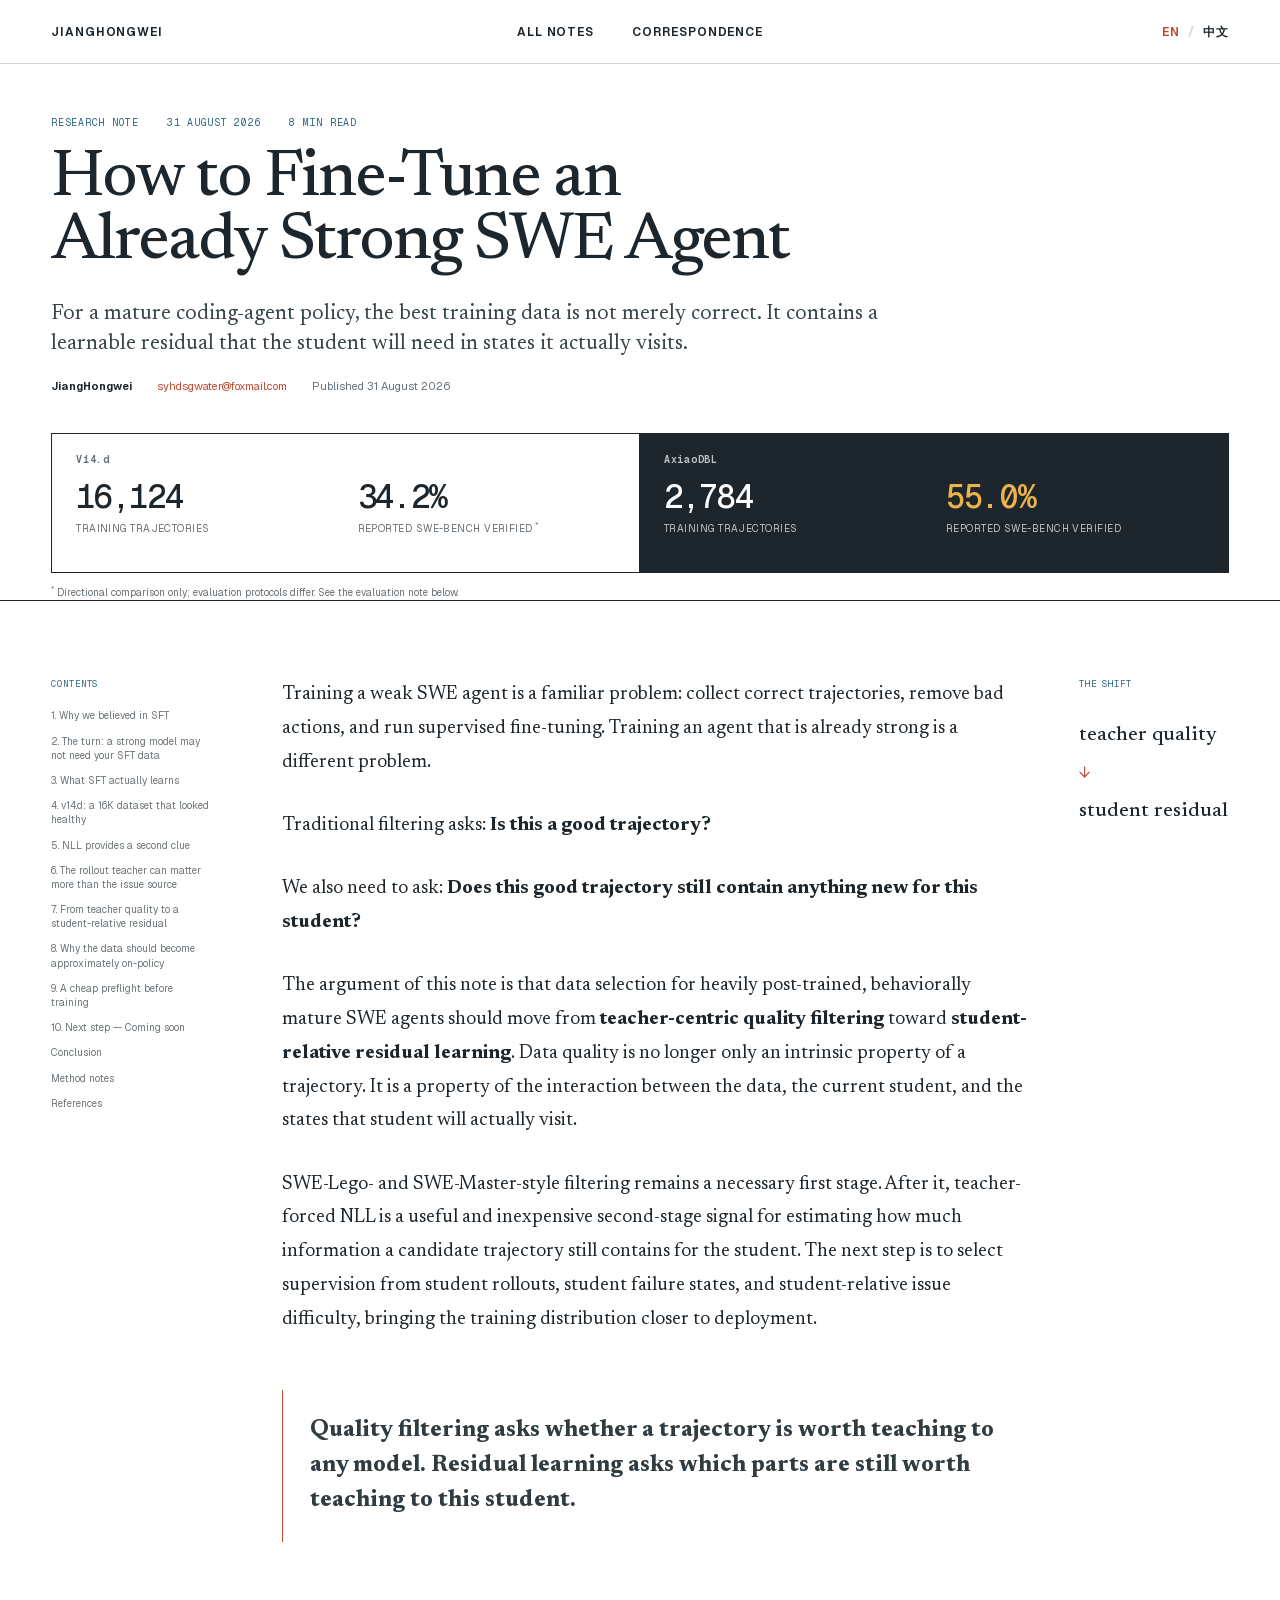
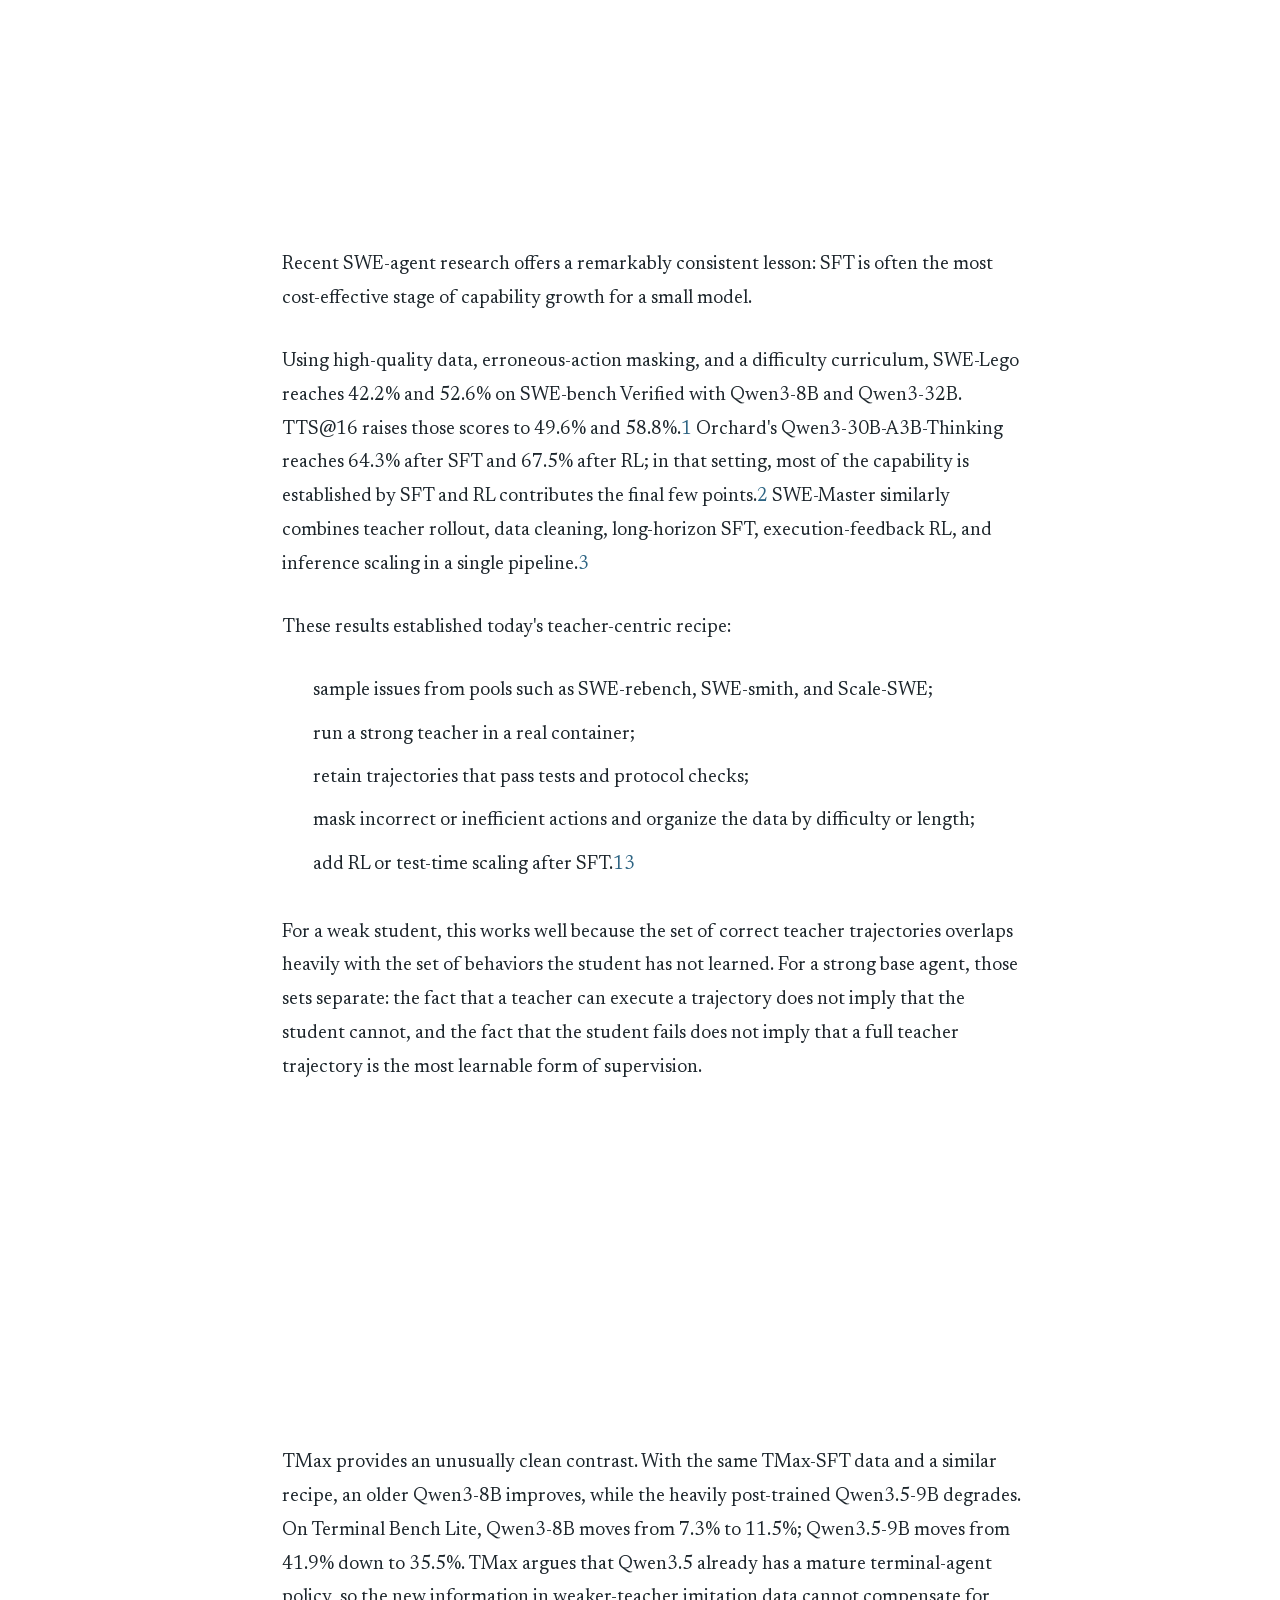
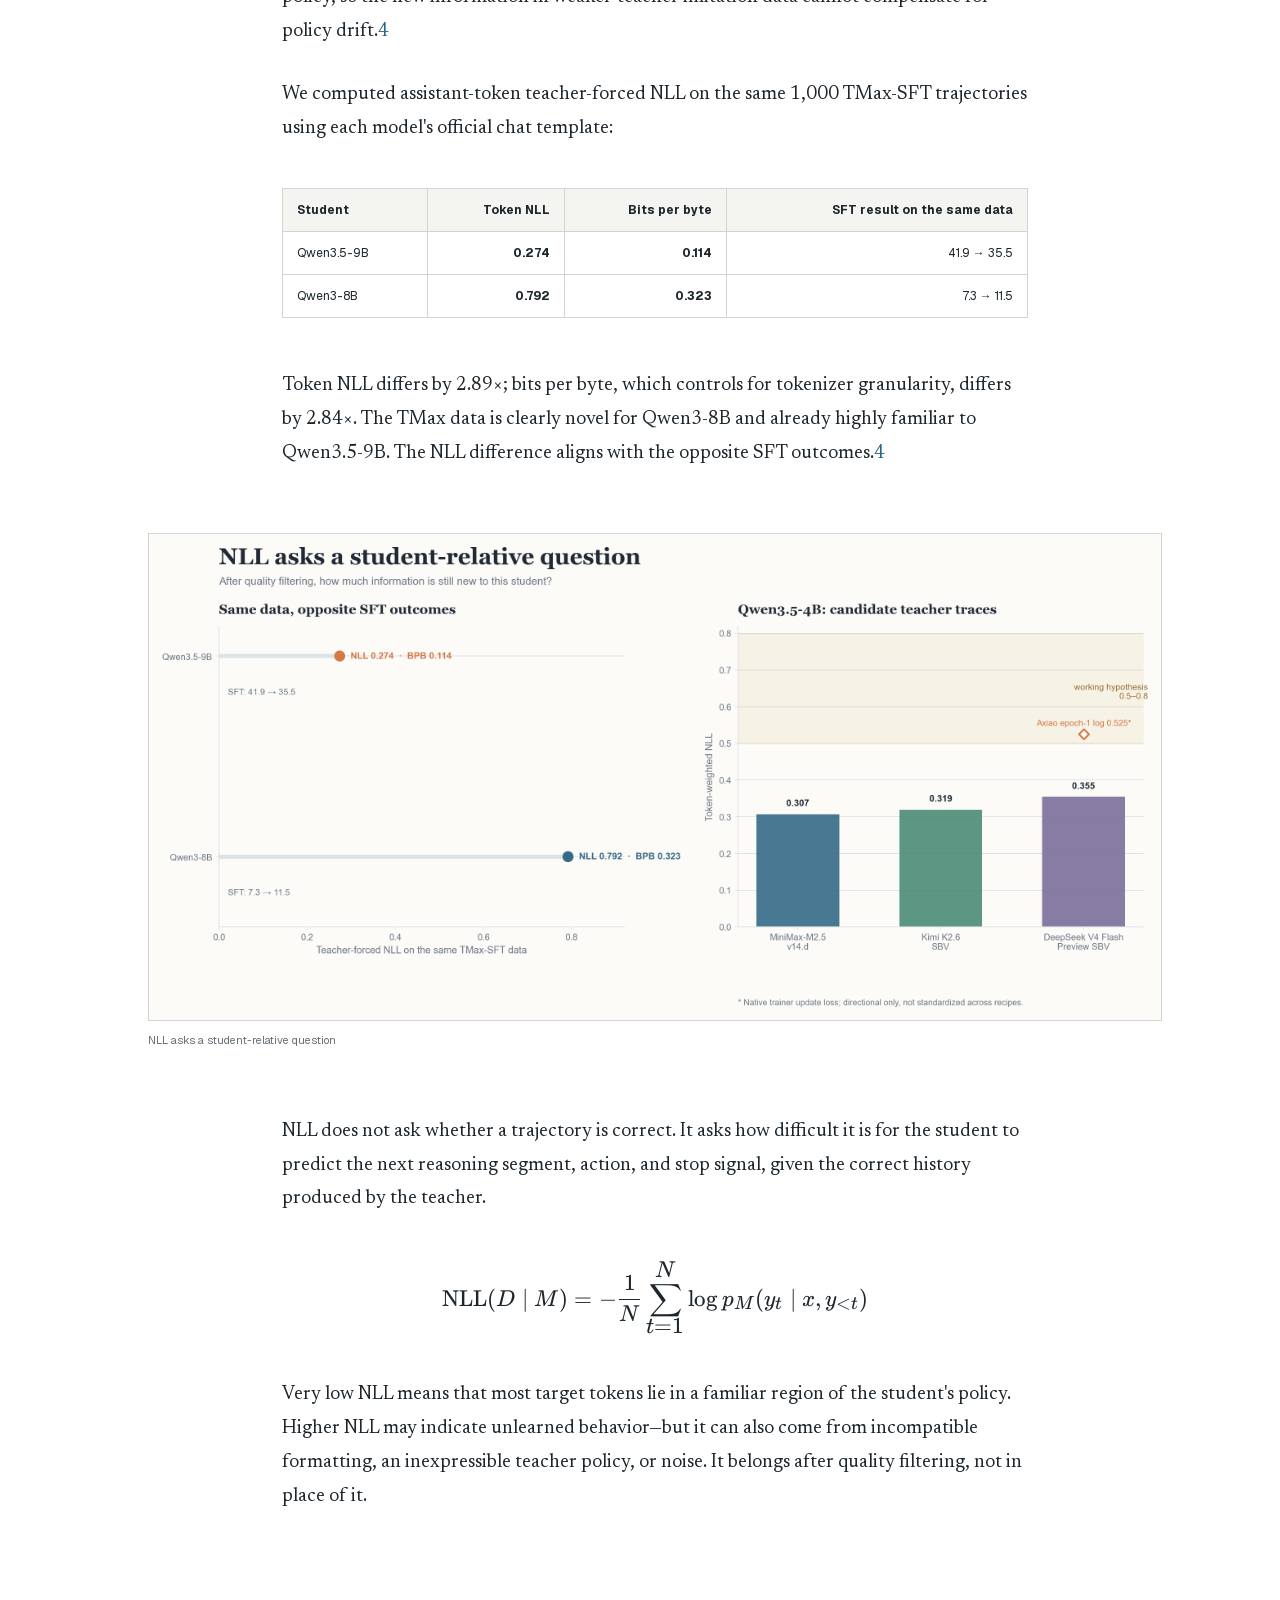
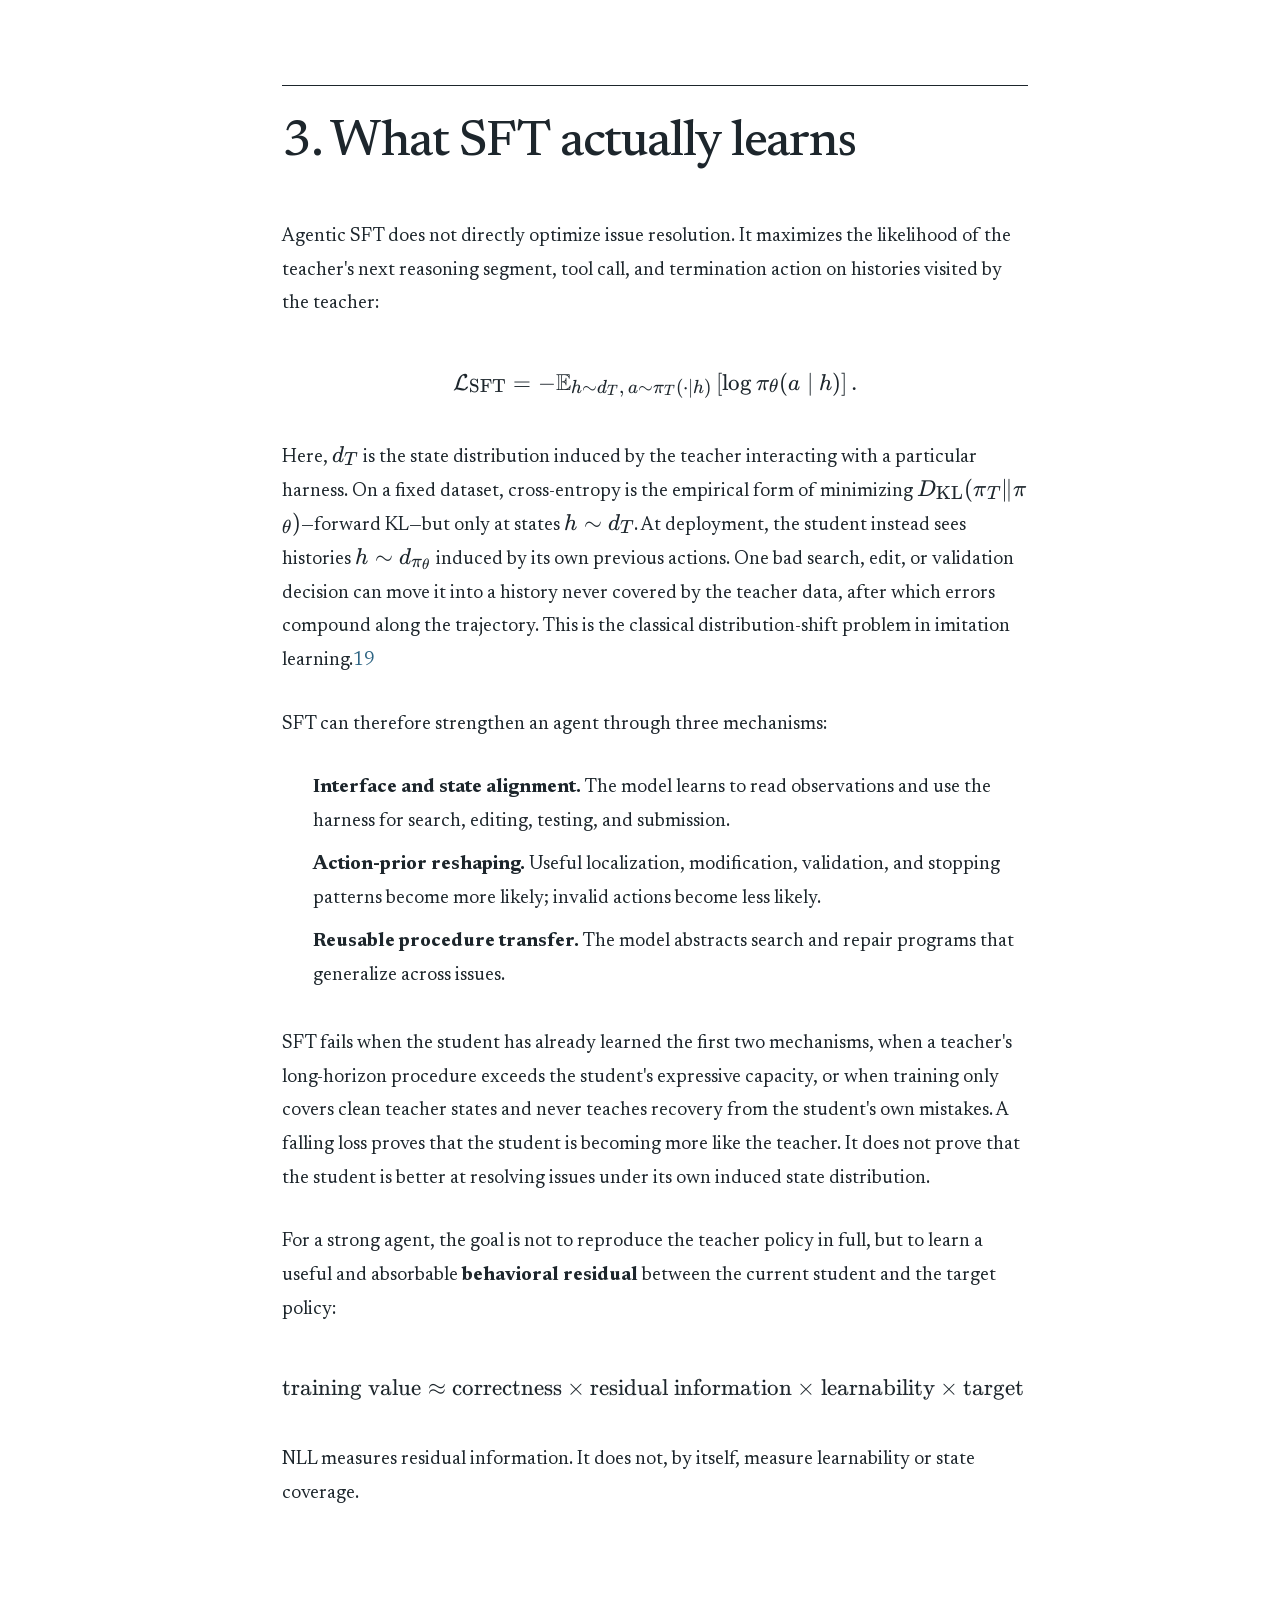
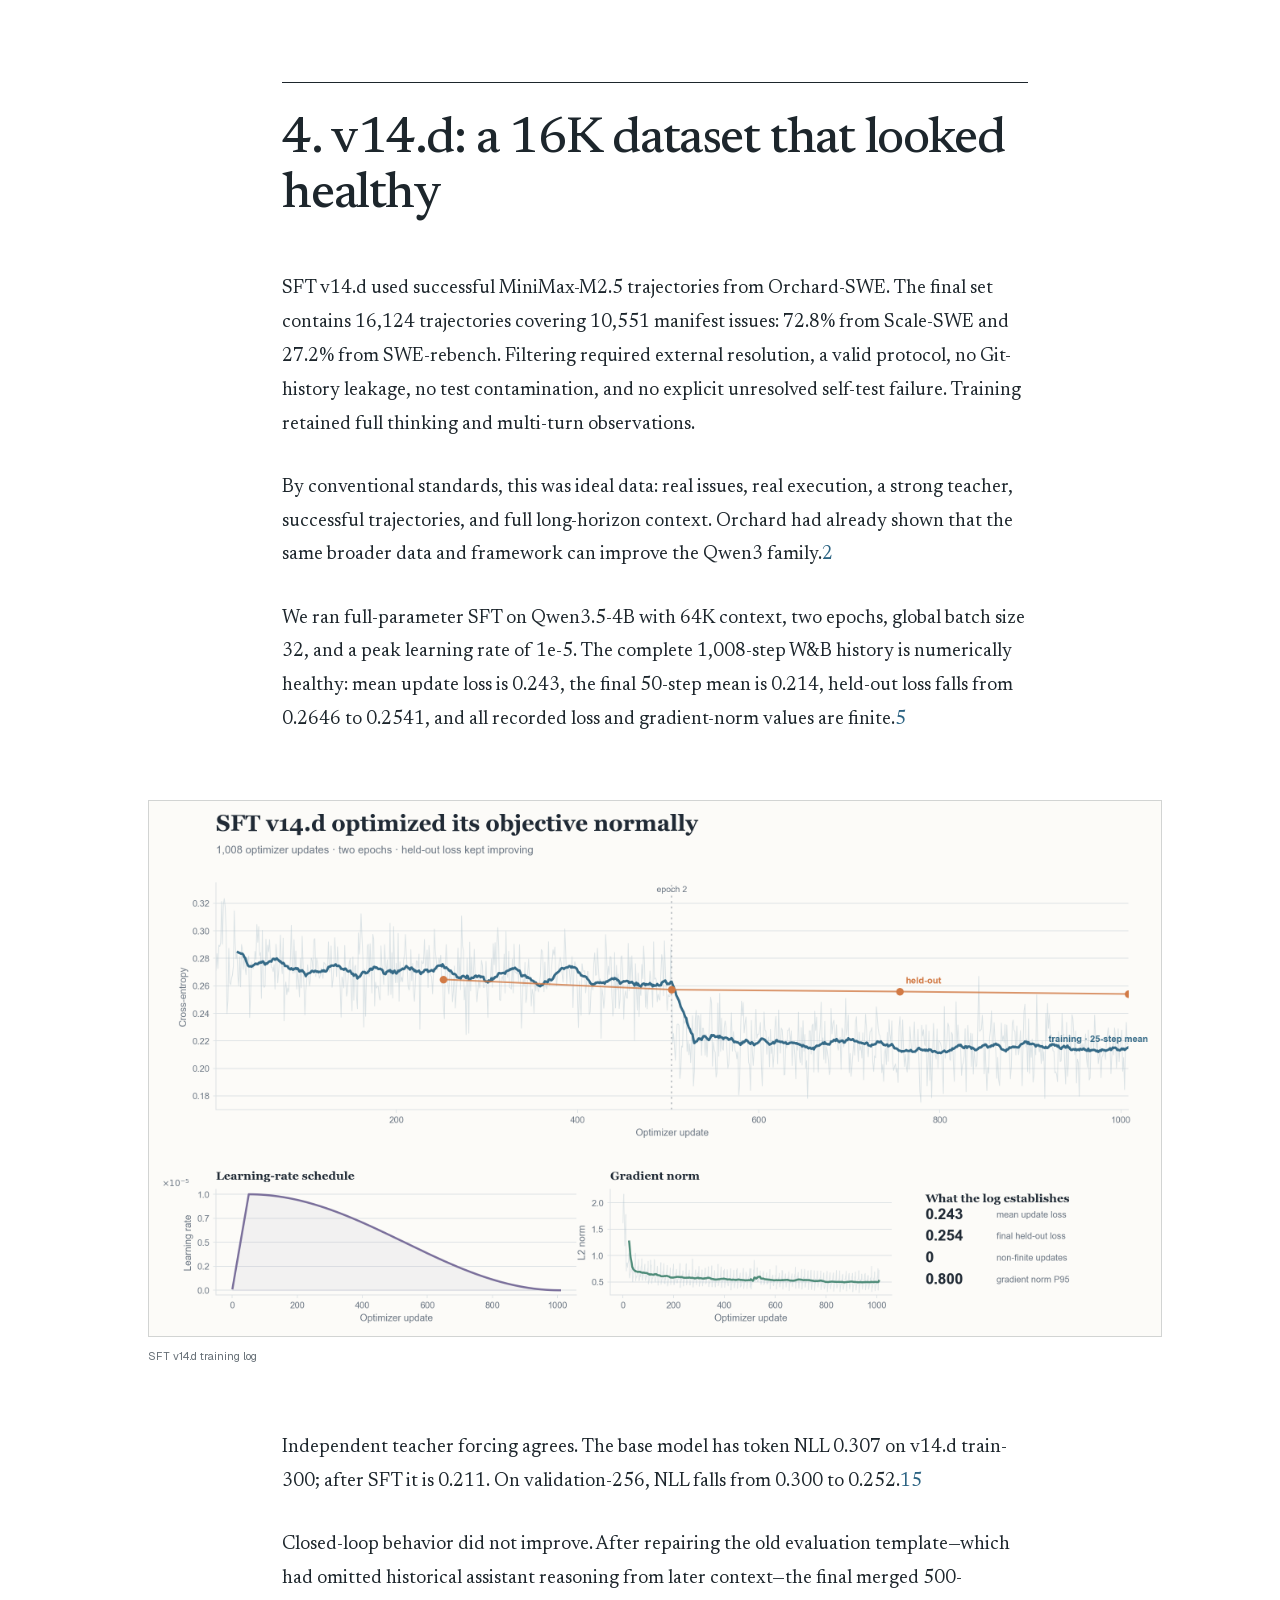
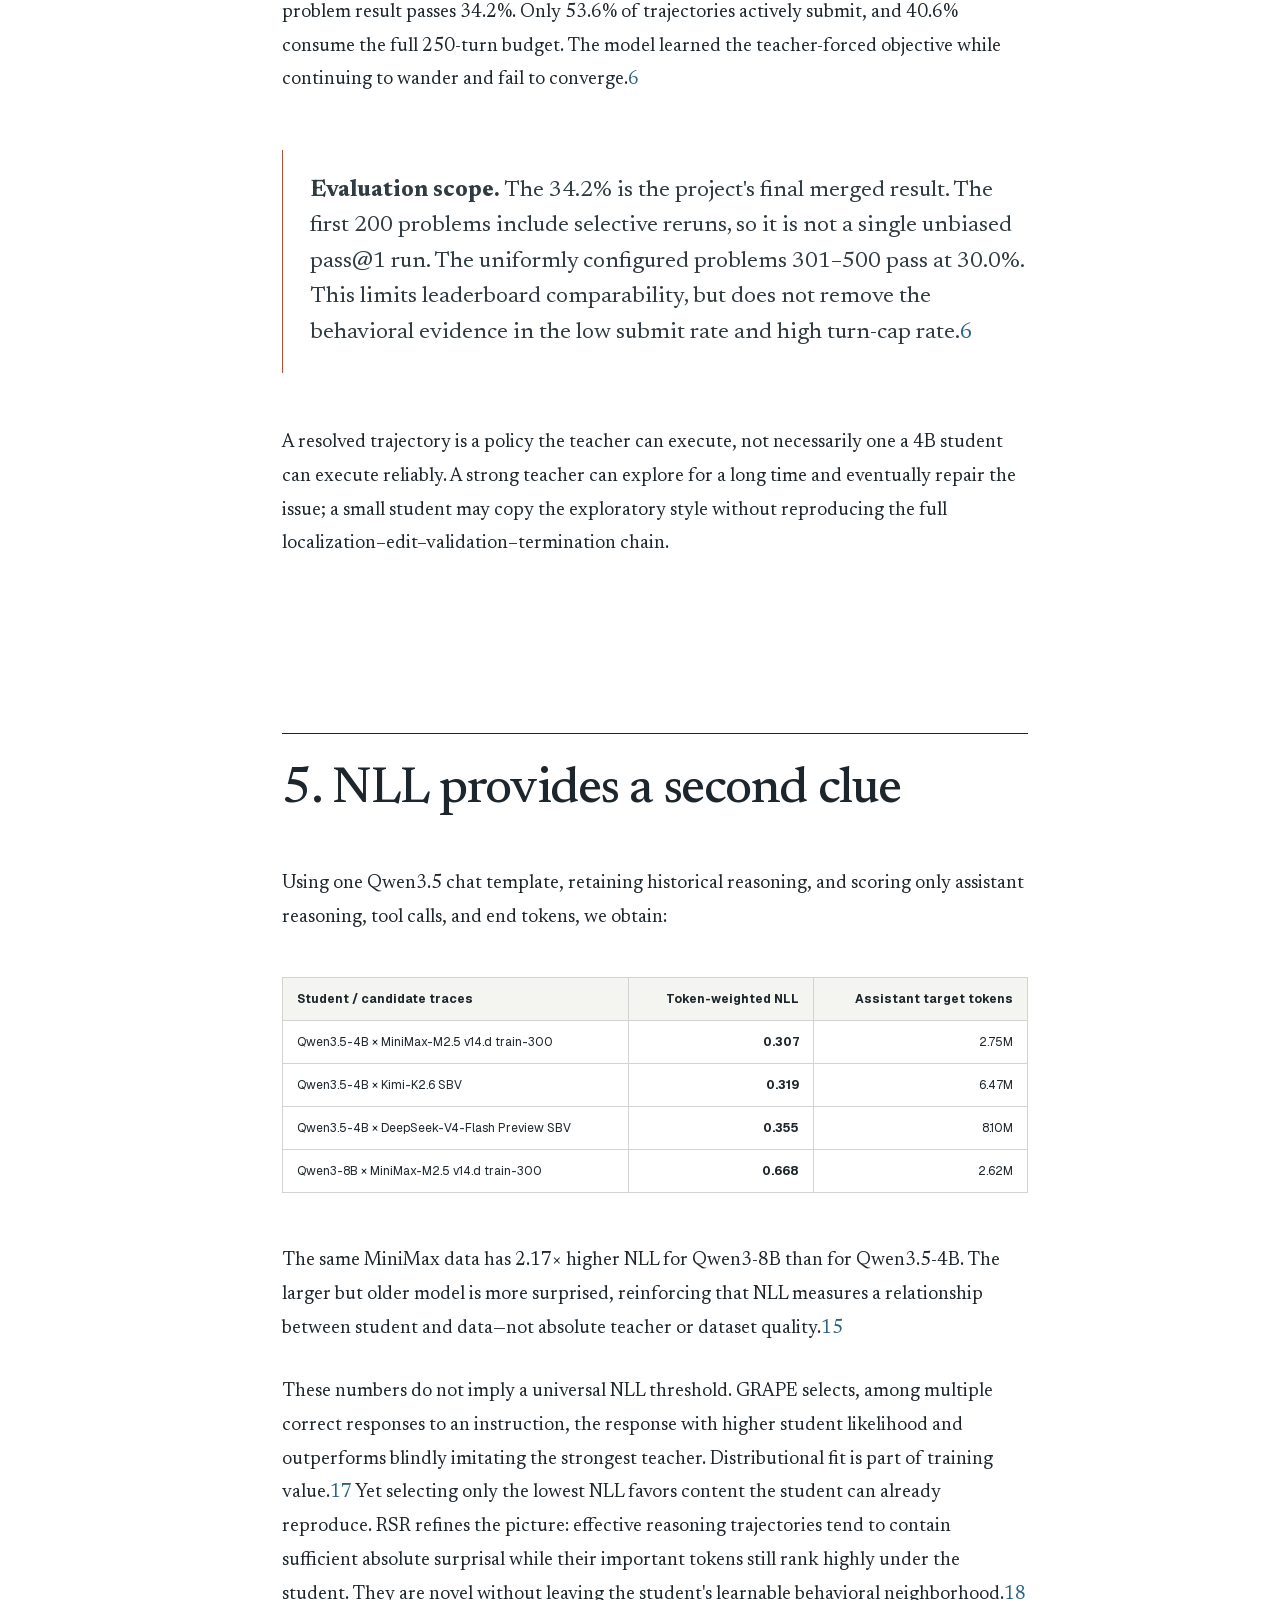
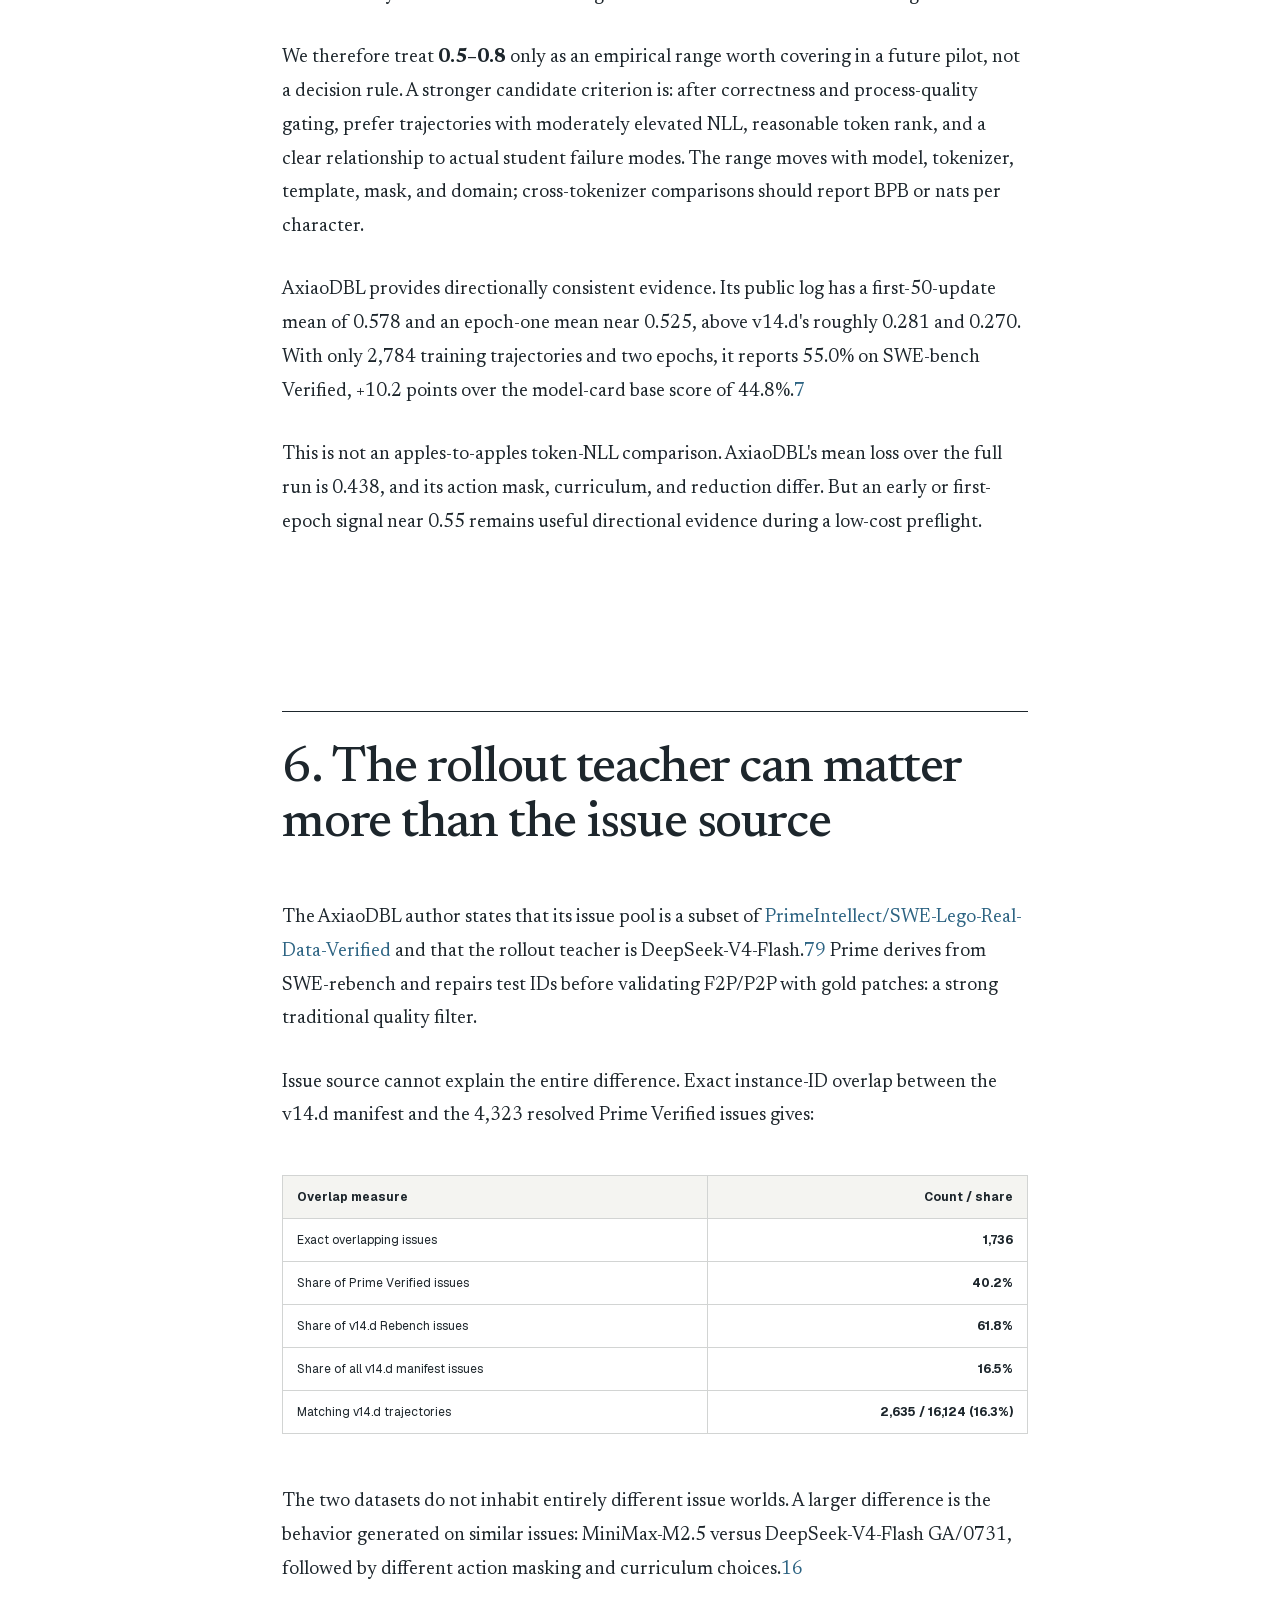
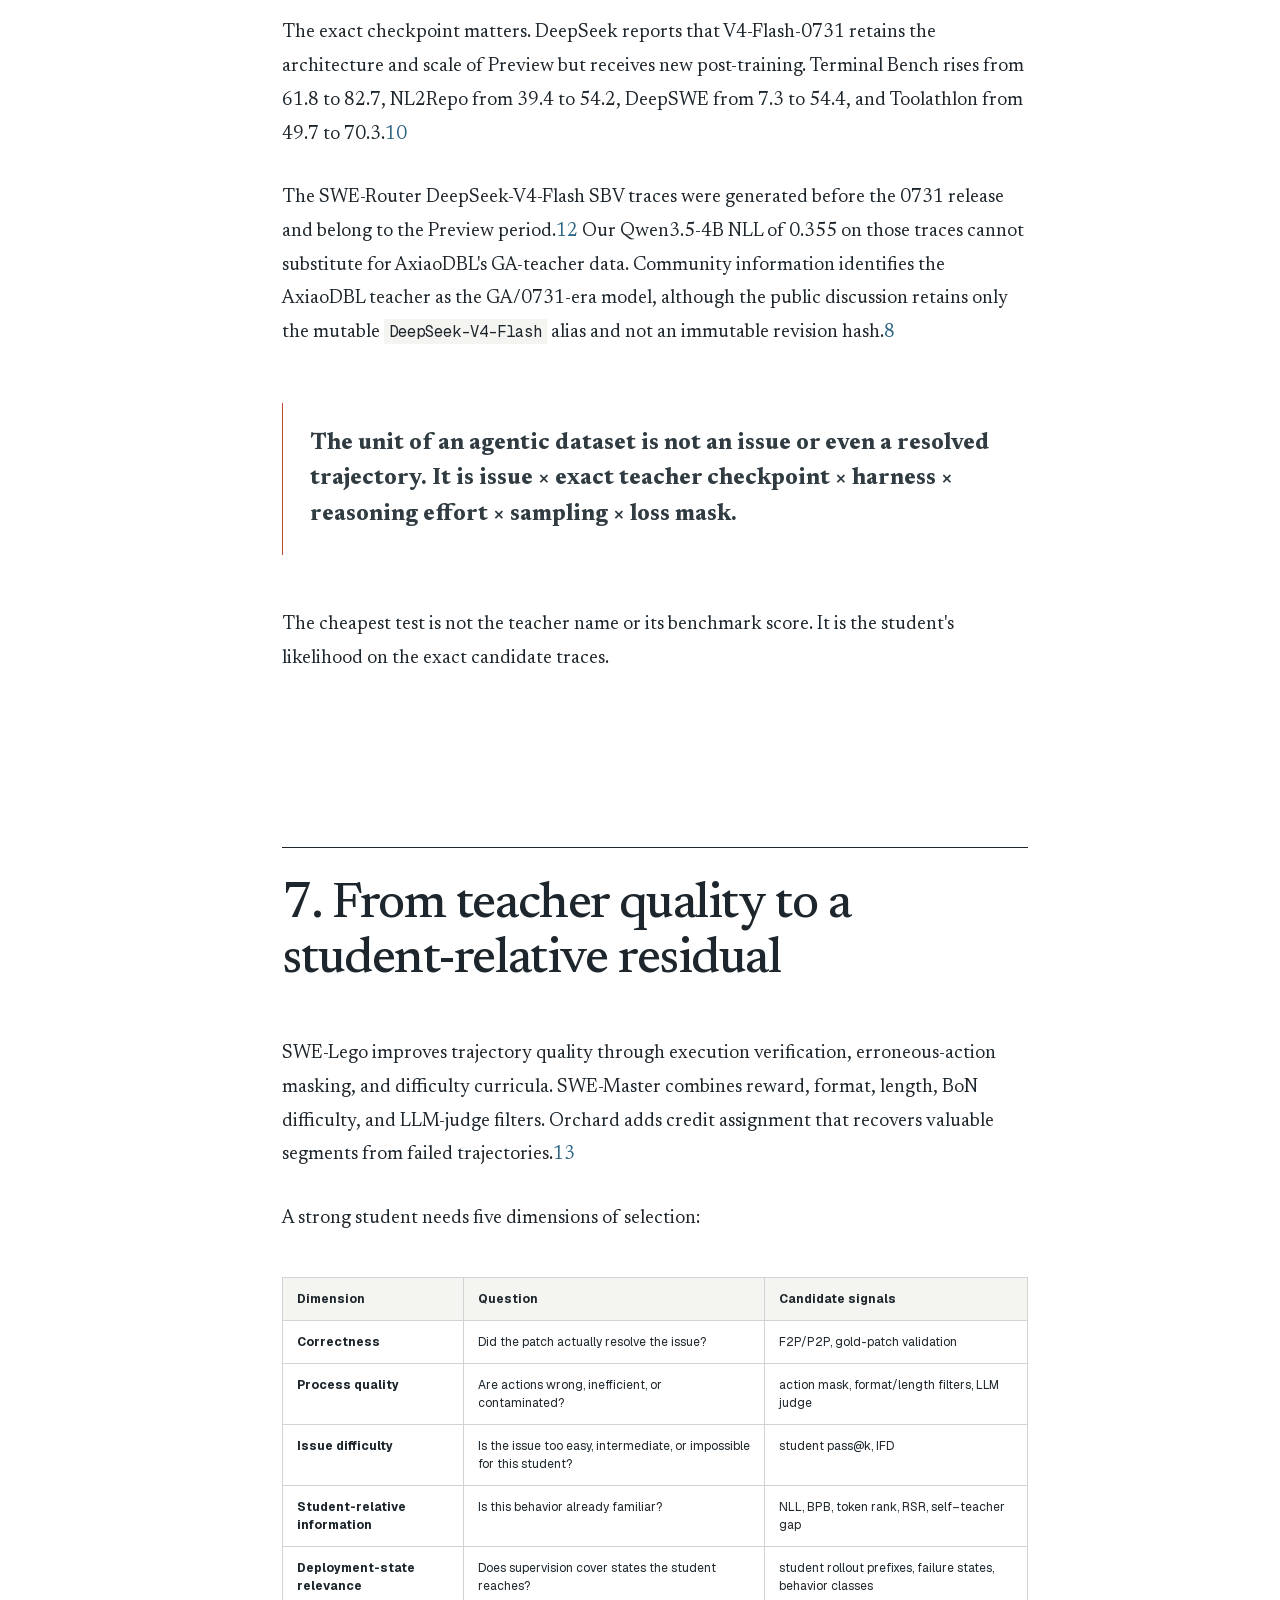
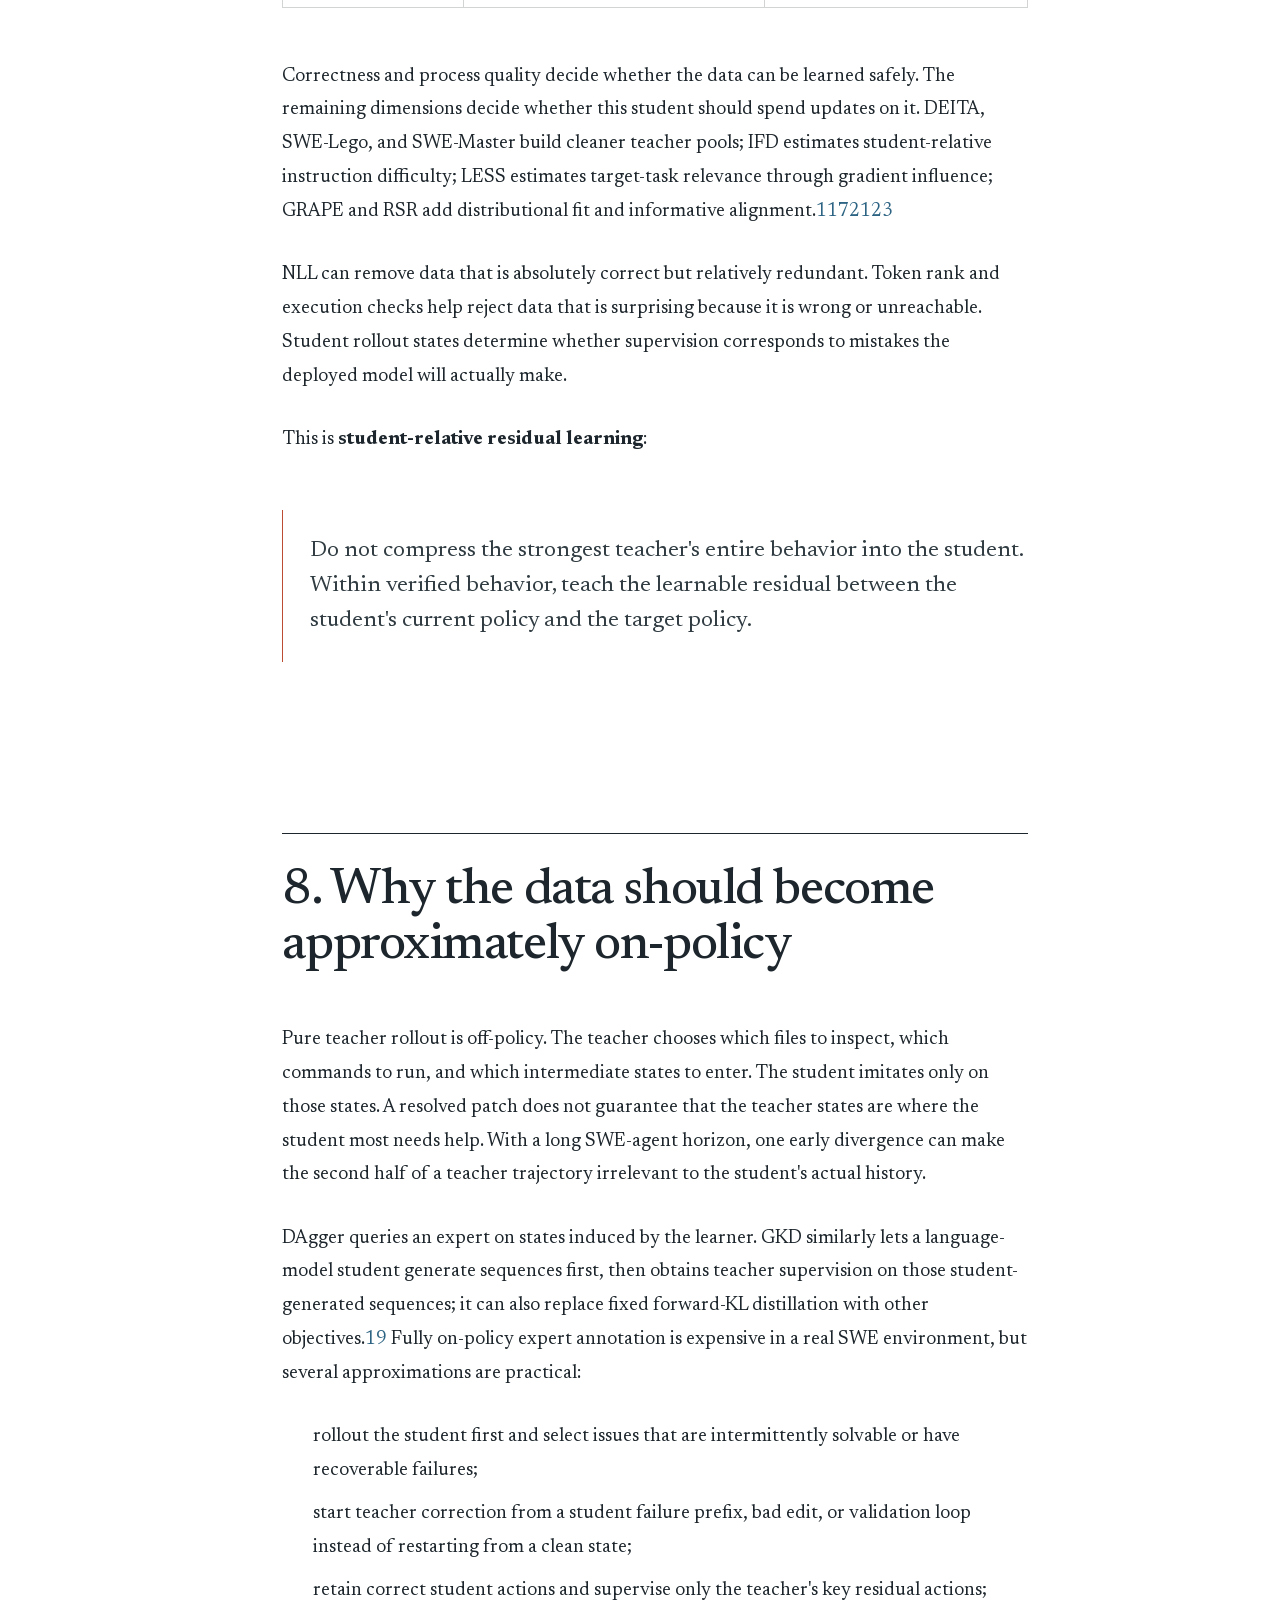
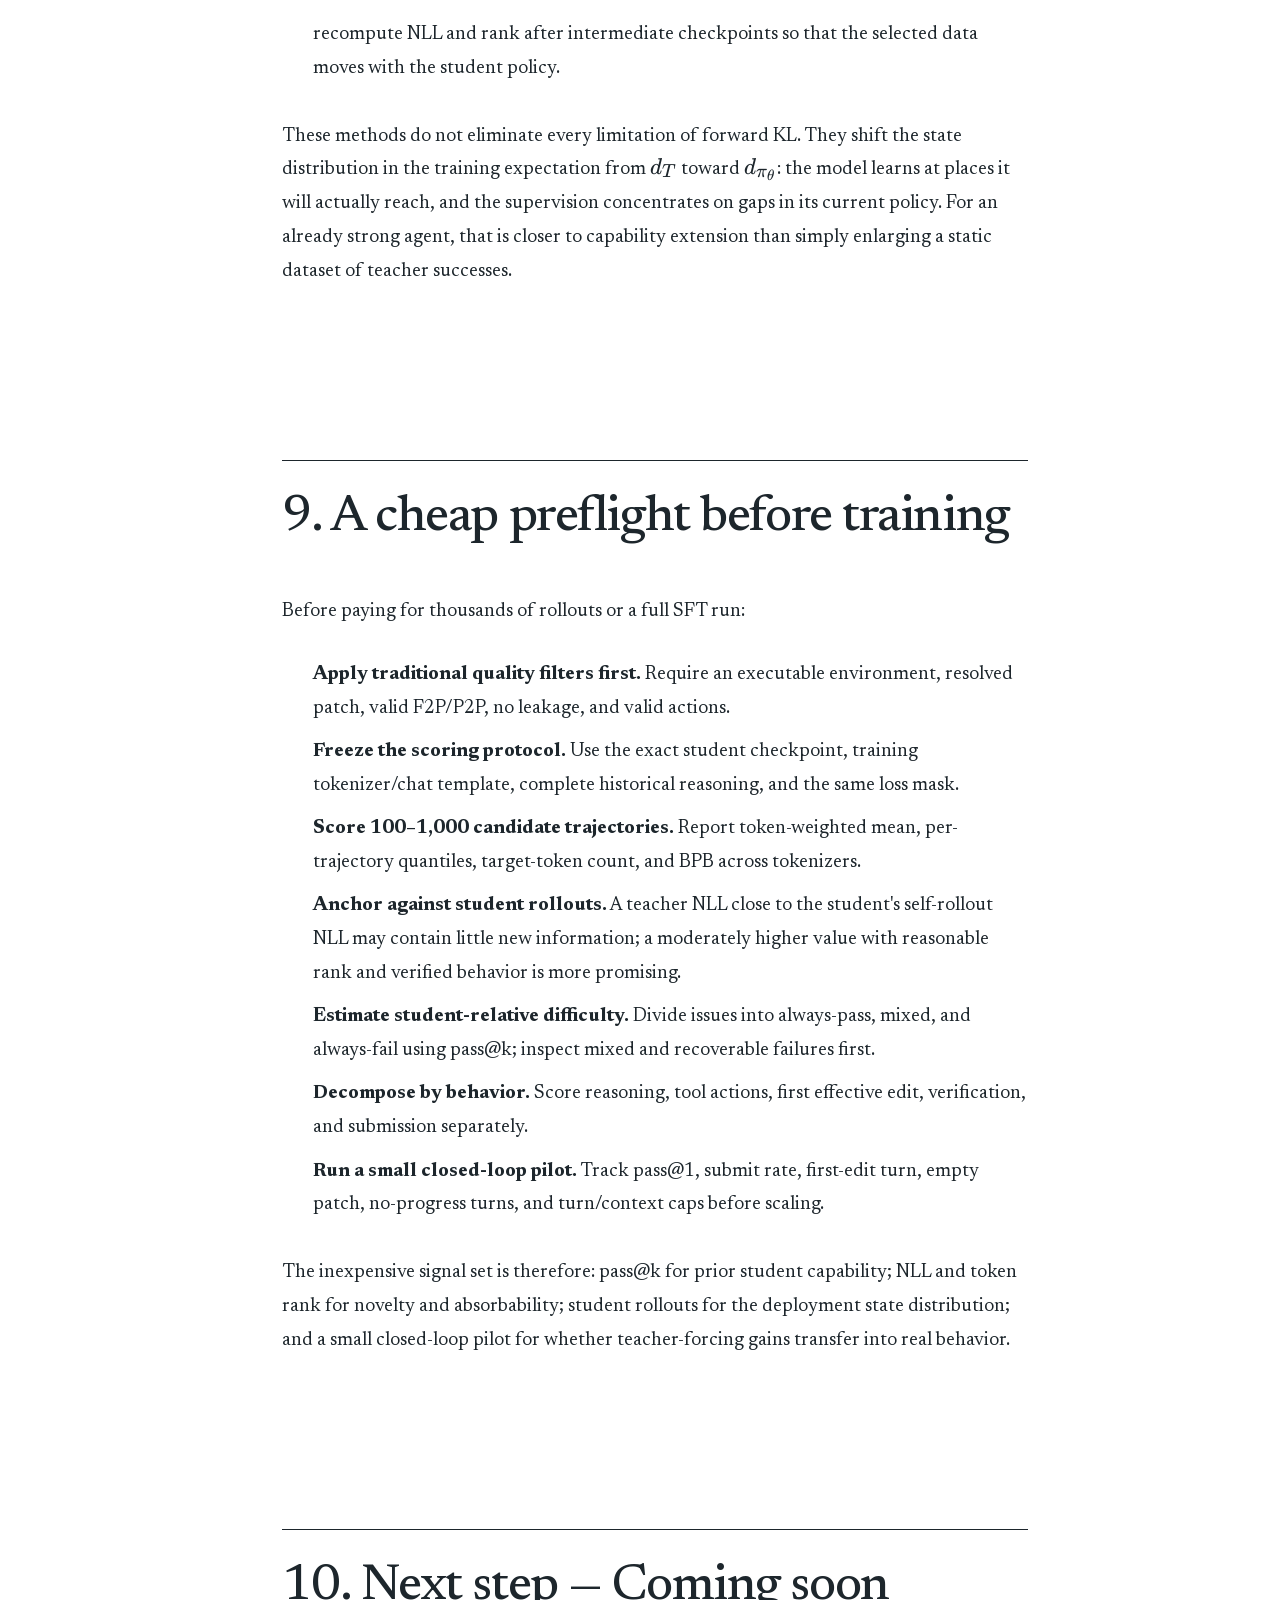
==== blog/when-sft-breaks-a-coding-agent/index.html @ 1f626645 "Publish JiangHongwei research notes" ====
<!DOCTYPE html><html lang="en"><head><meta charSet="utf-8"/><meta name="viewport" content="width=device-width, initial-scale=1"/><link rel="stylesheet" href="/_next/static/css/index.KJvypbIn.css" data-rsc-css-href="/_next/static/css/index.KJvypbIn.css" data-precedence="vite-rsc/importer-resources"/><title>How to Fine-Tune an Already Strong SWE Agent · JiangHongwei</title><meta name="description" content="Why data selection for strong agents should move from teacher quality filtering toward student-relative residual learning."/><meta name="author" content="JiangHongwei"/><link rel="author" href="mailto:syhdsgwater@foxmail.com"/><meta property="og:title" content="How to Fine-Tune an Already Strong SWE Agent"/><meta property="og:description" content="From teacher-centric quality filtering to student-relative residual learning."/><meta property="og:type" content="article"/><meta property="article:published_time" content="2026-08-31T00:00:00.000Z"/><meta name="twitter:card" content="summary"/><meta name="twitter:title" content="JiangHongwei — Frontier Learning Field Notes"/><meta name="twitter:description" content="Experiments on frontier learning systems and software-engineering agents."/><link rel="icon" href="/icon.svg?9ac85f8052597596" sizes="any" type="image/svg+xml"/><link rel="canonical" href="https://syhdsgwater.github.io/en/notes/student-relative-residual-learning"/><link rel="alternate" hrefLang="en" href="https://syhdsgwater.github.io/en/notes/student-relative-residual-learning"/><link rel="alternate" hrefLang="zh-CN" href="https://syhdsgwater.github.io/zh/notes/student-relative-residual-learning"/>
<link rel="preload" href="/_next/static/_vinext_fonts/geist-8ac0455e797f/geist-98bbbccb.woff2" as="font" type="font/woff2" crossorigin />
<link rel="preload" href="/_next/static/_vinext_fonts/geist-mono-00e989178794/geist-mono-013b2f2f.woff2" as="font" type="font/woff2" crossorigin />
<link rel="preload" href="/_next/static/_vinext_fonts/newsreader-94c054835b7e/newsreader-2415edd0.woff2" as="font" type="font/woff2" crossorigin />
<style data-vinext-fonts>/* cyrillic-ext */
@font-face {
  font-family: 'Geist';
  font-style: normal;
  font-weight: 100 900;
  font-display: swap;
  src: url(/_next/static/_vinext_fonts/geist-8ac0455e797f/geist-ff2310f5.woff2) format('woff2');
  unicode-range: U+0460-052F, U+1C80-1C8A, U+20B4, U+2DE0-2DFF, U+A640-A69F, U+FE2E-FE2F;
}
/* cyrillic */
@font-face {
  font-family: 'Geist';
  font-style: normal;
  font-weight: 100 900;
  font-display: swap;
  src: url(/_next/static/_vinext_fonts/geist-8ac0455e797f/geist-875ccdd4.woff2) format('woff2');
  unicode-range: U+0301, U+0400-045F, U+0490-0491, U+04B0-04B1, U+2116;
}
/* vietnamese */
@font-face {
  font-family: 'Geist';
  font-style: normal;
  font-weight: 100 900;
  font-display: swap;
  src: url(/_next/static/_vinext_fonts/geist-8ac0455e797f/geist-52306abf.woff2) format('woff2');
  unicode-range: U+0102-0103, U+0110-0111, U+0128-0129, U+0168-0169, U+01A0-01A1, U+01AF-01B0, U+0300-0301, U+0303-0304, U+0308-0309, U+0323, U+0329, U+1EA0-1EF9, U+20AB;
}
/* latin-ext */
@font-face {
  font-family: 'Geist';
  font-style: normal;
  font-weight: 100 900;
  font-display: swap;
  src: url(/_next/static/_vinext_fonts/geist-8ac0455e797f/geist-001175b1.woff2) format('woff2');
  unicode-range: U+0100-02BA, U+02BD-02C5, U+02C7-02CC, U+02CE-02D7, U+02DD-02FF, U+0304, U+0308, U+0329, U+1D00-1DBF, U+1E00-1E9F, U+1EF2-1EFF, U+2020, U+20A0-20AB, U+20AD-20C0, U+2113, U+2C60-2C7F, U+A720-A7FF;
}
/* latin */
@font-face {
  font-family: 'Geist';
  font-style: normal;
  font-weight: 100 900;
  font-display: swap;
  src: url(/_next/static/_vinext_fonts/geist-8ac0455e797f/geist-98bbbccb.woff2) format('woff2');
  unicode-range: U+0000-00FF, U+0131, U+0152-0153, U+02BB-02BC, U+02C6, U+02DA, U+02DC, U+0304, U+0308, U+0329, U+2000-206F, U+20AC, U+2122, U+2191, U+2193, U+2212, U+2215, U+FEFF, U+FFFD;
}

@font-face {
  font-family: 'Geist Fallback';
  src: local("Arial");
  ascent-override: 95.94%;
  descent-override: 28.16%;
  line-gap-override: 0.00%;
  size-adjust: 104.76%;
}

.__font_geist_1x7d0xu { font-family: 'Geist', 'Geist Fallback'; font-style: normal; }

.__variable_geist_1x7d0xu { --font-sans: 'Geist', 'Geist Fallback'; }

/* cyrillic-ext */
@font-face {
  font-family: 'Geist Mono';
  font-style: normal;
  font-weight: 100 900;
  font-display: swap;
  src: url(/_next/static/_vinext_fonts/geist-mono-00e989178794/geist-mono-f6b33328.woff2) format('woff2');
  unicode-range: U+0460-052F, U+1C80-1C8A, U+20B4, U+2DE0-2DFF, U+A640-A69F, U+FE2E-FE2F;
}
/* cyrillic */
@font-face {
  font-family: 'Geist Mono';
  font-style: normal;
  font-weight: 100 900;
  font-display: swap;
  src: url(/_next/static/_vinext_fonts/geist-mono-00e989178794/geist-mono-44e03052.woff2) format('woff2');
  unicode-range: U+0301, U+0400-045F, U+0490-0491, U+04B0-04B1, U+2116;
}
/* symbols2 */
@font-face {
  font-family: 'Geist Mono';
  font-style: normal;
  font-weight: 100 900;
  font-display: swap;
  src: url(/_next/static/_vinext_fonts/geist-mono-00e989178794/geist-mono-0638449e.woff2) format('woff2');
  unicode-range: U+2000-2001, U+2004-2008, U+200A, U+23B8-23BD, U+2500-259F;
}
/* vietnamese */
@font-face {
  font-family: 'Geist Mono';
  font-style: normal;
  font-weight: 100 900;
  font-display: swap;
  src: url(/_next/static/_vinext_fonts/geist-mono-00e989178794/geist-mono-971fb274.woff2) format('woff2');
  unicode-range: U+0102-0103, U+0110-0111, U+0128-0129, U+0168-0169, U+01A0-01A1, U+01AF-01B0, U+0300-0301, U+0303-0304, U+0308-0309, U+0323, U+0329, U+1EA0-1EF9, U+20AB;
}
/* latin-ext */
@font-face {
  font-family: 'Geist Mono';
  font-style: normal;
  font-weight: 100 900;
  font-display: swap;
  src: url(/_next/static/_vinext_fonts/geist-mono-00e989178794/geist-mono-44745446.woff2) format('woff2');
  unicode-range: U+0100-02BA, U+02BD-02C5, U+02C7-02CC, U+02CE-02D7, U+02DD-02FF, U+0304, U+0308, U+0329, U+1D00-1DBF, U+1E00-1E9F, U+1EF2-1EFF, U+2020, U+20A0-20AB, U+20AD-20C0, U+2113, U+2C60-2C7F, U+A720-A7FF;
}
/* latin */
@font-face {
  font-family: 'Geist Mono';
  font-style: normal;
  font-weight: 100 900;
  font-display: swap;
  src: url(/_next/static/_vinext_fonts/geist-mono-00e989178794/geist-mono-013b2f2f.woff2) format('woff2');
  unicode-range: U+0000-00FF, U+0131, U+0152-0153, U+02BB-02BC, U+02C6, U+02DA, U+02DC, U+0304, U+0308, U+0329, U+2000-206F, U+20AC, U+2122, U+2191, U+2193, U+2212, U+2215, U+FEFF, U+FFFD;
}

@font-face {
  font-family: 'Geist Mono Fallback';
  src: local("Arial");
  ascent-override: 74.67%;
  descent-override: 21.92%;
  line-gap-override: 0.00%;
  size-adjust: 134.59%;
}

.__font_geist_mono_0f4jdpq { font-family: 'Geist Mono', 'Geist Mono Fallback'; font-style: normal; }

.__variable_geist_mono_0f4jdpq { --font-mono: 'Geist Mono', 'Geist Mono Fallback'; }

/* vietnamese */
@font-face {
  font-family: 'Newsreader';
  font-style: normal;
  font-weight: 200 800;
  font-display: swap;
  src: url(/_next/static/_vinext_fonts/newsreader-94c054835b7e/newsreader-cdecad9c.woff2) format('woff2');
  unicode-range: U+0102-0103, U+0110-0111, U+0128-0129, U+0168-0169, U+01A0-01A1, U+01AF-01B0, U+0300-0301, U+0303-0304, U+0308-0309, U+0323, U+0329, U+1EA0-1EF9, U+20AB;
}
/* latin-ext */
@font-face {
  font-family: 'Newsreader';
  font-style: normal;
  font-weight: 200 800;
  font-display: swap;
  src: url(/_next/static/_vinext_fonts/newsreader-94c054835b7e/newsreader-a239d8f4.woff2) format('woff2');
  unicode-range: U+0100-02BA, U+02BD-02C5, U+02C7-02CC, U+02CE-02D7, U+02DD-02FF, U+0304, U+0308, U+0329, U+1D00-1DBF, U+1E00-1E9F, U+1EF2-1EFF, U+2020, U+20A0-20AB, U+20AD-20C0, U+2113, U+2C60-2C7F, U+A720-A7FF;
}
/* latin */
@font-face {
  font-family: 'Newsreader';
  font-style: normal;
  font-weight: 200 800;
  font-display: swap;
  src: url(/_next/static/_vinext_fonts/newsreader-94c054835b7e/newsreader-2415edd0.woff2) format('woff2');
  unicode-range: U+0000-00FF, U+0131, U+0152-0153, U+02BB-02BC, U+02C6, U+02DA, U+02DC, U+0304, U+0308, U+0329, U+2000-206F, U+20AC, U+2122, U+2191, U+2193, U+2212, U+2215, U+FEFF, U+FFFD;
}

@font-face {
  font-family: 'Newsreader Fallback';
  src: local("Times New Roman");
  ascent-override: 69.68%;
  descent-override: 25.12%;
  line-gap-override: 0.00%;
  size-adjust: 105.48%;
}

.__font_newsreader_1ia8sbx { font-family: 'Newsreader', 'Newsreader Fallback'; font-style: normal; }

.__variable_newsreader_1ia8sbx { --font-serif: 'Newsreader', 'Newsreader Fallback'; }
</style>
</head><body class="__variable_geist_1x7d0xu __variable_geist_mono_0f4jdpq __variable_newsreader_1ia8sbx"><main class="research-page " lang="en"><header class="site-header article-site-header"><a class="brand" href="/" aria-label="JiangHongwei home"><span>JiangHongwei</span></a><nav aria-label="Primary navigation"><a href="/">All notes</a><a href="mailto:syhdsgwater@foxmail.com">Correspondence</a></nav><div class="language-switch" aria-label="Language"><a class="current-language" href="#" aria-current="page">EN</a><span aria-hidden="true">/</span><a href="/zh/notes/student-relative-residual-learning">中文</a></div></header><header class="article-hero"><div class="article-meta-line"><span>Research note</span><span>31 August 2026</span><span>8 min read</span></div><h1>How to Fine-Tune an Already Strong SWE Agent</h1><p class="article-deck">For a mature coding-agent policy, the best training data is not merely correct. It contains a learnable residual that the student will need in states it actually visits.</p><div class="article-author"><span>JiangHongwei</span><a href="mailto:syhdsgwater@foxmail.com">syhdsgwater@foxmail.com</a><span>Published 31 August 2026</span></div><div class="article-comparison" aria-label="v14.d versus AxiaoDBL"><div class="comparison-model"><p>V14.d</p><dl><div><dt>training trajectories</dt><dd>16,124</dd></div><div><dt>reported SWE-bench Verified<sup>*</sup></dt><dd>34.2%</dd></div></dl></div><div class="comparison-model comparison-model-emphasis"><p>AxiaoDBL</p><dl><div><dt>training trajectories</dt><dd>2,784</dd></div><div><dt>reported SWE-bench Verified</dt><dd>55.0%</dd></div></dl></div></div><p class="article-comparison-note"><sup>*</sup> <!-- -->Directional comparison only; evaluation protocols differ. See the evaluation note below.</p></header><div class="article-layout"><aside class="article-toc" aria-label="Contents"><p>Contents</p><ol><li><a href="#1-why-we-believed-in-sft">1. Why we believed in SFT</a></li><li><a href="#2-the-turn-a-strong-model-may-not-need-your-sft-data">2. The turn: a strong model may not need your SFT data</a></li><li><a href="#3-what-sft-actually-learns">3. What SFT actually learns</a></li><li><a href="#4-v14-d-a-16k-dataset-that-looked-healthy">4. v14.d: a 16K dataset that looked healthy</a></li><li><a href="#5-nll-provides-a-second-clue">5. NLL provides a second clue</a></li><li><a href="#6-the-rollout-teacher-can-matter-more-than-the-issue-source">6. The rollout teacher can matter more than the issue source</a></li><li><a href="#7-from-teacher-quality-to-a-student-relative-residual">7. From teacher quality to a student-relative residual</a></li><li><a href="#8-why-the-data-should-become-approximately-on-policy">8. Why the data should become approximately on-policy</a></li><li><a href="#9-a-cheap-preflight-before-training">9. A cheap preflight before training</a></li><li><a href="#10-next-step-coming-soon">10. Next step — Coming soon</a></li><li><a href="#conclusion">Conclusion</a></li><li><a href="#method-notes">Method notes</a></li><li><a href="#references">References</a></li></ol></aside><article class="article-body"><p>Training a weak SWE agent is a familiar problem: collect correct trajectories, remove bad actions, and run supervised fine-tuning. Training an agent that is already strong is a different problem.</p>
<p>Traditional filtering asks: <strong>Is this a good trajectory?</strong></p>
<p>We also need to ask: <strong>Does this good trajectory still contain anything new for this student?</strong></p>
<p>The argument of this note is that data selection for heavily post-trained, behaviorally mature SWE agents should move from <strong>teacher-centric quality filtering</strong> toward <strong>student-relative residual learning</strong>. Data quality is no longer only an intrinsic property of a trajectory. It is a property of the interaction between the data, the current student, and the states that student will actually visit.</p>
<p>SWE-Lego- and SWE-Master-style filtering remains a necessary first stage. After it, teacher-forced NLL is a useful and inexpensive second-stage signal for estimating how much information a candidate trajectory still contains for the student. The next step is to select supervision from student rollouts, student failure states, and student-relative issue difficulty, bringing the training distribution closer to deployment.</p>
<blockquote>
<p><strong>Quality filtering asks whether a trajectory is worth teaching to any model. Residual learning asks which parts are still worth teaching to this student.</strong></p>
</blockquote>
<h2 id="1-why-we-believed-in-sft"><a class="heading-anchor" href="#1-why-we-believed-in-sft" aria-label="Link to 1. Why we believed in SFT">#</a>1. Why we believed in SFT</h2>
<p>Recent SWE-agent research offers a remarkably consistent lesson: SFT is often the most cost-effective stage of capability growth for a small model.</p>
<p>Using high-quality data, erroneous-action masking, and a difficulty curriculum, SWE-Lego reaches 42.2% and 52.6% on SWE-bench Verified with Qwen3-8B and Qwen3-32B. TTS@16 raises those scores to 49.6% and 58.8%.<a href="https://arxiv.org/abs/2601.01426" target="_blank" rel="noreferrer">1</a> Orchard&#x27;s Qwen3-30B-A3B-Thinking reaches 64.3% after SFT and 67.5% after RL; in that setting, most of the capability is established by SFT and RL contributes the final few points.<a href="https://microsoft.github.io/Orchard/" target="_blank" rel="noreferrer">2</a> SWE-Master similarly combines teacher rollout, data cleaning, long-horizon SFT, execution-feedback RL, and inference scaling in a single pipeline.<a href="https://arxiv.org/abs/2602.03411" target="_blank" rel="noreferrer">3</a></p>
<p>These results established today&#x27;s teacher-centric recipe:</p>
<ol>
<li>sample issues from pools such as SWE-rebench, SWE-smith, and Scale-SWE;</li>
<li>run a strong teacher in a real container;</li>
<li>retain trajectories that pass tests and protocol checks;</li>
<li>mask incorrect or inefficient actions and organize the data by difficulty or length;</li>
<li>add RL or test-time scaling after SFT.<a href="https://microsoft.github.io/Orchard/" target="_blank" rel="noreferrer">1</a><a href="https://arxiv.org/abs/2602.03411" target="_blank" rel="noreferrer">3</a></li>
</ol>
<p>For a weak student, this works well because the set of correct teacher trajectories overlaps heavily with the set of behaviors the student has not learned. For a strong base agent, those sets separate: the fact that a teacher can execute a trajectory does not imply that the student cannot, and the fact that the student fails does not imply that a full teacher trajectory is the most learnable form of supervision.</p>
<h2 id="2-the-turn-a-strong-model-may-not-need-your-sft-data"><a class="heading-anchor" href="#2-the-turn-a-strong-model-may-not-need-your-sft-data" aria-label="Link to 2. The turn: a strong model may not need your SFT data">#</a>2. The turn: a strong model may not need your SFT data</h2>
<p>TMax provides an unusually clean contrast. With the same TMax-SFT data and a similar recipe, an older Qwen3-8B improves, while the heavily post-trained Qwen3.5-9B degrades. On Terminal Bench Lite, Qwen3-8B moves from 7.3% to 11.5%; Qwen3.5-9B moves from 41.9% down to 35.5%. TMax argues that Qwen3.5 already has a mature terminal-agent policy, so the new information in weaker-teacher imitation data cannot compensate for policy drift.<a href="https://wai-org.com/blog/tmax/" target="_blank" rel="noreferrer">4</a></p>
<p>We computed assistant-token teacher-forced NLL on the same 1,000 TMax-SFT trajectories using each model&#x27;s official chat template:</p>
<div class="table-scroll"><table><thead><tr><th>Student</th><th style="text-align:right">Token NLL</th><th style="text-align:right">Bits per byte</th><th style="text-align:right">SFT result on the same data</th></tr></thead><tbody><tr><td>Qwen3.5-9B</td><td style="text-align:right"><strong>0.274</strong></td><td style="text-align:right"><strong>0.114</strong></td><td style="text-align:right">41.9 → 35.5</td></tr><tr><td>Qwen3-8B</td><td style="text-align:right"><strong>0.792</strong></td><td style="text-align:right"><strong>0.323</strong></td><td style="text-align:right">7.3 → 11.5</td></tr></tbody></table></div>
<p>Token NLL differs by 2.89×; bits per byte, which controls for tokenizer granularity, differs by 2.84×. The TMax data is clearly novel for Qwen3-8B and already highly familiar to Qwen3.5-9B. The NLL difference aligns with the opposite SFT outcomes.<a href="/supplements/qwen35_4b_sft_v14d_nll_ppl_weight_interpretability_zh.md">4</a></p>
<p><span class="article-figure"><img src="/images/student-relative-residual-learning/fig2_nll_student_relative_signal.png" alt="NLL asks a student-relative question" loading="lazy"/><span class="figure-caption">NLL asks a student-relative question</span></span></p>
<p>NLL does not ask whether a trajectory is correct. It asks how difficult it is for the student to predict the next reasoning segment, action, and stop signal, given the correct history produced by the teacher.</p>
<span class="katex-display"><span class="katex"><span class="katex-mathml"><math xmlns="http://www.w3.org/1998/Math/MathML" display="block"><semantics><mrow><mi mathvariant="normal">NLL</mi><mo>⁡</mo><mo stretchy="false">(</mo><mi>D</mi><mo>∣</mo><mi>M</mi><mo stretchy="false">)</mo><mo>=</mo><mo>−</mo><mfrac><mn>1</mn><mi>N</mi></mfrac><munderover><mo>∑</mo><mrow><mi>t</mi><mo>=</mo><mn>1</mn></mrow><mi>N</mi></munderover><mi>log</mi><mo>⁡</mo><msub><mi>p</mi><mi>M</mi></msub><mo stretchy="false">(</mo><msub><mi>y</mi><mi>t</mi></msub><mo>∣</mo><mi>x</mi><mo separator="true">,</mo><msub><mi>y</mi><mrow><mo>&lt;</mo><mi>t</mi></mrow></msub><mo stretchy="false">)</mo></mrow><annotation encoding="application/x-tex">\operatorname{NLL}(D\mid M)=-\frac{1}{N}\sum_{t=1}^{N}\log p_M(y_t\mid x,y_{&lt;t})</annotation></semantics></math></span><span class="katex-html" aria-hidden="true"><span class="base"><span class="strut" style="height:1em;vertical-align:-0.25em"></span><span class="mop"><span class="mord mathrm">NLL</span></span><span class="mopen">(</span><span class="mord mathnormal" style="margin-right:0.0278em">D</span><span class="mspace" style="margin-right:0.2778em"></span><span class="mrel">∣</span><span class="mspace" style="margin-right:0.2778em"></span></span><span class="base"><span class="strut" style="height:1em;vertical-align:-0.25em"></span><span class="mord mathnormal" style="margin-right:0.109em">M</span><span class="mclose">)</span><span class="mspace" style="margin-right:0.2778em"></span><span class="mrel">=</span><span class="mspace" style="margin-right:0.2778em"></span></span><span class="base"><span class="strut" style="height:3.0954em;vertical-align:-1.2671em"></span><span class="mord">−</span><span class="mord"><span class="mopen nulldelimiter"></span><span class="mfrac"><span class="vlist-t vlist-t2"><span class="vlist-r"><span class="vlist" style="height:1.3214em"><span style="top:-2.314em"><span class="pstrut" style="height:3em"></span><span class="mord"><span class="mord mathnormal" style="margin-right:0.109em">N</span></span></span><span style="top:-3.23em"><span class="pstrut" style="height:3em"></span><span class="frac-line" style="border-bottom-width:0.04em"></span></span><span style="top:-3.677em"><span class="pstrut" style="height:3em"></span><span class="mord"><span class="mord">1</span></span></span></span><span class="vlist-s">​</span></span><span class="vlist-r"><span class="vlist" style="height:0.686em"><span></span></span></span></span></span><span class="mclose nulldelimiter"></span></span><span class="mspace" style="margin-right:0.1667em"></span><span class="mop op-limits"><span class="vlist-t vlist-t2"><span class="vlist-r"><span class="vlist" style="height:1.8283em"><span style="top:-1.8829em;margin-left:0em"><span class="pstrut" style="height:3.05em"></span><span class="sizing reset-size6 size3 mtight"><span class="mord mtight"><span class="mord mathnormal mtight">t</span><span class="mrel mtight">=</span><span class="mord mtight">1</span></span></span></span><span style="top:-3.05em"><span class="pstrut" style="height:3.05em"></span><span><span class="mop op-symbol large-op">∑</span></span></span><span style="top:-4.3em;margin-left:0em"><span class="pstrut" style="height:3.05em"></span><span class="sizing reset-size6 size3 mtight"><span class="mord mtight"><span class="mord mathnormal mtight" style="margin-right:0.109em">N</span></span></span></span></span><span class="vlist-s">​</span></span><span class="vlist-r"><span class="vlist" style="height:1.2671em"><span></span></span></span></span></span><span class="mspace" style="margin-right:0.1667em"></span><span class="mop">lo<span style="margin-right:0.0139em">g</span></span><span class="mspace" style="margin-right:0.1667em"></span><span class="mord"><span class="mord mathnormal">p</span><span class="msupsub"><span class="vlist-t vlist-t2"><span class="vlist-r"><span class="vlist" style="height:0.3283em"><span style="top:-2.55em;margin-left:0em;margin-right:0.05em"><span class="pstrut" style="height:2.7em"></span><span class="sizing reset-size6 size3 mtight"><span class="mord mathnormal mtight" style="margin-right:0.109em">M</span></span></span></span><span class="vlist-s">​</span></span><span class="vlist-r"><span class="vlist" style="height:0.15em"><span></span></span></span></span></span></span><span class="mopen">(</span><span class="mord"><span class="mord mathnormal" style="margin-right:0.0359em">y</span><span class="msupsub"><span class="vlist-t vlist-t2"><span class="vlist-r"><span class="vlist" style="height:0.2806em"><span style="top:-2.55em;margin-left:-0.0359em;margin-right:0.05em"><span class="pstrut" style="height:2.7em"></span><span class="sizing reset-size6 size3 mtight"><span class="mord mathnormal mtight">t</span></span></span></span><span class="vlist-s">​</span></span><span class="vlist-r"><span class="vlist" style="height:0.15em"><span></span></span></span></span></span></span><span class="mspace" style="margin-right:0.2778em"></span><span class="mrel">∣</span><span class="mspace" style="margin-right:0.2778em"></span></span><span class="base"><span class="strut" style="height:1em;vertical-align:-0.25em"></span><span class="mord mathnormal">x</span><span class="mpunct">,</span><span class="mspace" style="margin-right:0.1667em"></span><span class="mord"><span class="mord mathnormal" style="margin-right:0.0359em">y</span><span class="msupsub"><span class="vlist-t vlist-t2"><span class="vlist-r"><span class="vlist" style="height:0.2806em"><span style="top:-2.55em;margin-left:-0.0359em;margin-right:0.05em"><span class="pstrut" style="height:2.7em"></span><span class="sizing reset-size6 size3 mtight"><span class="mord mtight"><span class="mrel mtight">&lt;</span><span class="mord mathnormal mtight">t</span></span></span></span></span><span class="vlist-s">​</span></span><span class="vlist-r"><span class="vlist" style="height:0.1774em"><span></span></span></span></span></span></span><span class="mclose">)</span></span></span></span></span>
<p>Very low NLL means that most target tokens lie in a familiar region of the student&#x27;s policy. Higher NLL may indicate unlearned behavior—but it can also come from incompatible formatting, an inexpressible teacher policy, or noise. It belongs after quality filtering, not in place of it.</p>
<h2 id="3-what-sft-actually-learns"><a class="heading-anchor" href="#3-what-sft-actually-learns" aria-label="Link to 3. What SFT actually learns">#</a>3. What SFT actually learns</h2>
<p>Agentic SFT does not directly optimize issue resolution. It maximizes the likelihood of the teacher&#x27;s next reasoning segment, tool call, and termination action on histories visited by the teacher:</p>
<span class="katex-display"><span class="katex"><span class="katex-mathml"><math xmlns="http://www.w3.org/1998/Math/MathML" display="block"><semantics><mrow><msub><mi mathvariant="script">L</mi><mrow><mi mathvariant="normal">S</mi><mi mathvariant="normal">F</mi><mi mathvariant="normal">T</mi></mrow></msub><mo>=</mo><mo>−</mo><msub><mi mathvariant="double-struck">E</mi><mrow><mi>h</mi><mo>∼</mo><msub><mi>d</mi><mi>T</mi></msub><mo separator="true">,</mo><mtext> </mtext><mi>a</mi><mo>∼</mo><msub><mi>π</mi><mi>T</mi></msub><mo stretchy="false">(</mo><mo>⋅</mo><mo>∣</mo><mi>h</mi><mo stretchy="false">)</mo></mrow></msub><mrow><mo fence="true">[</mo><mi>log</mi><mo>⁡</mo><msub><mi>π</mi><mi>θ</mi></msub><mo stretchy="false">(</mo><mi>a</mi><mo>∣</mo><mi>h</mi><mo stretchy="false">)</mo><mo fence="true">]</mo></mrow><mi mathvariant="normal">.</mi></mrow><annotation encoding="application/x-tex">\mathcal{L}_{\mathrm{SFT}}
=-\mathbb{E}_{h\sim d_T,\,a\sim\pi_T(\cdot\mid h)}
\left[\log \pi_\theta(a\mid h)\right].</annotation></semantics></math></span><span class="katex-html" aria-hidden="true"><span class="base"><span class="strut" style="height:0.8333em;vertical-align:-0.15em"></span><span class="mord"><span class="mord mathcal">L</span><span class="msupsub"><span class="vlist-t vlist-t2"><span class="vlist-r"><span class="vlist" style="height:0.3283em"><span style="top:-2.55em;margin-left:0em;margin-right:0.05em"><span class="pstrut" style="height:2.7em"></span><span class="sizing reset-size6 size3 mtight"><span class="mord mtight"><span class="mord mtight"><span class="mord mathrm mtight">SFT</span></span></span></span></span></span><span class="vlist-s">​</span></span><span class="vlist-r"><span class="vlist" style="height:0.15em"><span></span></span></span></span></span></span><span class="mspace" style="margin-right:0.2778em"></span><span class="mrel">=</span><span class="mspace" style="margin-right:0.2778em"></span></span><span class="base"><span class="strut" style="height:1.1052em;vertical-align:-0.3552em"></span><span class="mord">−</span><span class="mord"><span class="mord mathbb">E</span><span class="msupsub"><span class="vlist-t vlist-t2"><span class="vlist-r"><span class="vlist" style="height:0.3448em"><span style="top:-2.5198em;margin-left:0em;margin-right:0.05em"><span class="pstrut" style="height:2.7em"></span><span class="sizing reset-size6 size3 mtight"><span class="mord mtight"><span class="mord mathnormal mtight">h</span><span class="mrel mtight">∼</span><span class="mord mtight"><span class="mord mathnormal mtight">d</span><span class="msupsub"><span class="vlist-t vlist-t2"><span class="vlist-r"><span class="vlist" style="height:0.3448em"><span style="top:-2.3567em;margin-left:0em;margin-right:0.0714em"><span class="pstrut" style="height:2.5em"></span><span class="sizing reset-size3 size1 mtight"><span class="mord mathnormal mtight" style="margin-right:0.1389em">T</span></span></span></span><span class="vlist-s">​</span></span><span class="vlist-r"><span class="vlist" style="height:0.1433em"><span></span></span></span></span></span></span><span class="mpunct mtight">,</span><span class="mspace mtight" style="margin-right:0.1952em"></span><span class="mord mathnormal mtight">a</span><span class="mrel mtight">∼</span><span class="mord mtight"><span class="mord mathnormal mtight" style="margin-right:0.0359em">π</span><span class="msupsub"><span class="vlist-t vlist-t2"><span class="vlist-r"><span class="vlist" style="height:0.3448em"><span style="top:-2.3567em;margin-left:-0.0359em;margin-right:0.0714em"><span class="pstrut" style="height:2.5em"></span><span class="sizing reset-size3 size1 mtight"><span class="mord mathnormal mtight" style="margin-right:0.1389em">T</span></span></span></span><span class="vlist-s">​</span></span><span class="vlist-r"><span class="vlist" style="height:0.1433em"><span></span></span></span></span></span></span><span class="mopen mtight">(</span><span class="mord mtight">⋅</span><span class="mrel mtight">∣</span><span class="mord mathnormal mtight">h</span><span class="mclose mtight">)</span></span></span></span></span><span class="vlist-s">​</span></span><span class="vlist-r"><span class="vlist" style="height:0.3552em"><span></span></span></span></span></span></span><span class="mspace" style="margin-right:0.1667em"></span><span class="minner"><span class="mopen delimcenter" style="top:0em">[</span><span class="mop">lo<span style="margin-right:0.0139em">g</span></span><span class="mspace" style="margin-right:0.1667em"></span><span class="mord"><span class="mord mathnormal" style="margin-right:0.0359em">π</span><span class="msupsub"><span class="vlist-t vlist-t2"><span class="vlist-r"><span class="vlist" style="height:0.3361em"><span style="top:-2.55em;margin-left:-0.0359em;margin-right:0.05em"><span class="pstrut" style="height:2.7em"></span><span class="sizing reset-size6 size3 mtight"><span class="mord mathnormal mtight" style="margin-right:0.0278em">θ</span></span></span></span><span class="vlist-s">​</span></span><span class="vlist-r"><span class="vlist" style="height:0.15em"><span></span></span></span></span></span></span><span class="mopen">(</span><span class="mord mathnormal">a</span><span class="mspace" style="margin-right:0.2778em"></span><span class="mrel">∣</span><span class="mspace" style="margin-right:0.2778em"></span><span class="mord mathnormal">h</span><span class="mclose">)</span><span class="mclose delimcenter" style="top:0em">]</span></span><span class="mspace" style="margin-right:0.1667em"></span><span class="mord">.</span></span></span></span></span>
<p>Here, <span class="katex"><span class="katex-mathml"><math xmlns="http://www.w3.org/1998/Math/MathML"><semantics><mrow><msub><mi>d</mi><mi>T</mi></msub></mrow><annotation encoding="application/x-tex">d_T</annotation></semantics></math></span><span class="katex-html" aria-hidden="true"><span class="base"><span class="strut" style="height:0.8444em;vertical-align:-0.15em"></span><span class="mord"><span class="mord mathnormal">d</span><span class="msupsub"><span class="vlist-t vlist-t2"><span class="vlist-r"><span class="vlist" style="height:0.3283em"><span style="top:-2.55em;margin-left:0em;margin-right:0.05em"><span class="pstrut" style="height:2.7em"></span><span class="sizing reset-size6 size3 mtight"><span class="mord mathnormal mtight" style="margin-right:0.1389em">T</span></span></span></span><span class="vlist-s">​</span></span><span class="vlist-r"><span class="vlist" style="height:0.15em"><span></span></span></span></span></span></span></span></span></span> is the state distribution induced by the teacher interacting with a particular harness. On a fixed dataset, cross-entropy is the empirical form of minimizing <span class="katex"><span class="katex-mathml"><math xmlns="http://www.w3.org/1998/Math/MathML"><semantics><mrow><msub><mi>D</mi><mrow><mi mathvariant="normal">K</mi><mi mathvariant="normal">L</mi></mrow></msub><mo stretchy="false">(</mo><msub><mi>π</mi><mi>T</mi></msub><mi mathvariant="normal">∥</mi><msub><mi>π</mi><mi>θ</mi></msub><mo stretchy="false">)</mo></mrow><annotation encoding="application/x-tex">D_{\mathrm{KL}}(\pi_T\Vert\pi_\theta)</annotation></semantics></math></span><span class="katex-html" aria-hidden="true"><span class="base"><span class="strut" style="height:1em;vertical-align:-0.25em"></span><span class="mord"><span class="mord mathnormal" style="margin-right:0.0278em">D</span><span class="msupsub"><span class="vlist-t vlist-t2"><span class="vlist-r"><span class="vlist" style="height:0.3283em"><span style="top:-2.55em;margin-left:-0.0278em;margin-right:0.05em"><span class="pstrut" style="height:2.7em"></span><span class="sizing reset-size6 size3 mtight"><span class="mord mtight"><span class="mord mtight"><span class="mord mathrm mtight">KL</span></span></span></span></span></span><span class="vlist-s">​</span></span><span class="vlist-r"><span class="vlist" style="height:0.15em"><span></span></span></span></span></span></span><span class="mopen">(</span><span class="mord"><span class="mord mathnormal" style="margin-right:0.0359em">π</span><span class="msupsub"><span class="vlist-t vlist-t2"><span class="vlist-r"><span class="vlist" style="height:0.3283em"><span style="top:-2.55em;margin-left:-0.0359em;margin-right:0.05em"><span class="pstrut" style="height:2.7em"></span><span class="sizing reset-size6 size3 mtight"><span class="mord mathnormal mtight" style="margin-right:0.1389em">T</span></span></span></span><span class="vlist-s">​</span></span><span class="vlist-r"><span class="vlist" style="height:0.15em"><span></span></span></span></span></span></span><span class="mord">∥</span><span class="mord"><span class="mord mathnormal" style="margin-right:0.0359em">π</span><span class="msupsub"><span class="vlist-t vlist-t2"><span class="vlist-r"><span class="vlist" style="height:0.3361em"><span style="top:-2.55em;margin-left:-0.0359em;margin-right:0.05em"><span class="pstrut" style="height:2.7em"></span><span class="sizing reset-size6 size3 mtight"><span class="mord mathnormal mtight" style="margin-right:0.0278em">θ</span></span></span></span><span class="vlist-s">​</span></span><span class="vlist-r"><span class="vlist" style="height:0.15em"><span></span></span></span></span></span></span><span class="mclose">)</span></span></span></span>—forward KL—but only at states <span class="katex"><span class="katex-mathml"><math xmlns="http://www.w3.org/1998/Math/MathML"><semantics><mrow><mi>h</mi><mo>∼</mo><msub><mi>d</mi><mi>T</mi></msub></mrow><annotation encoding="application/x-tex">h\sim d_T</annotation></semantics></math></span><span class="katex-html" aria-hidden="true"><span class="base"><span class="strut" style="height:0.6944em"></span><span class="mord mathnormal">h</span><span class="mspace" style="margin-right:0.2778em"></span><span class="mrel">∼</span><span class="mspace" style="margin-right:0.2778em"></span></span><span class="base"><span class="strut" style="height:0.8444em;vertical-align:-0.15em"></span><span class="mord"><span class="mord mathnormal">d</span><span class="msupsub"><span class="vlist-t vlist-t2"><span class="vlist-r"><span class="vlist" style="height:0.3283em"><span style="top:-2.55em;margin-left:0em;margin-right:0.05em"><span class="pstrut" style="height:2.7em"></span><span class="sizing reset-size6 size3 mtight"><span class="mord mathnormal mtight" style="margin-right:0.1389em">T</span></span></span></span><span class="vlist-s">​</span></span><span class="vlist-r"><span class="vlist" style="height:0.15em"><span></span></span></span></span></span></span></span></span></span>. At deployment, the student instead sees histories <span class="katex"><span class="katex-mathml"><math xmlns="http://www.w3.org/1998/Math/MathML"><semantics><mrow><mi>h</mi><mo>∼</mo><msub><mi>d</mi><msub><mi>π</mi><mi>θ</mi></msub></msub></mrow><annotation encoding="application/x-tex">h\sim d_{\pi_\theta}</annotation></semantics></math></span><span class="katex-html" aria-hidden="true"><span class="base"><span class="strut" style="height:0.6944em"></span><span class="mord mathnormal">h</span><span class="mspace" style="margin-right:0.2778em"></span><span class="mrel">∼</span><span class="mspace" style="margin-right:0.2778em"></span></span><span class="base"><span class="strut" style="height:0.9503em;vertical-align:-0.2559em"></span><span class="mord"><span class="mord mathnormal">d</span><span class="msupsub"><span class="vlist-t vlist-t2"><span class="vlist-r"><span class="vlist" style="height:0.1514em"><span style="top:-2.55em;margin-left:0em;margin-right:0.05em"><span class="pstrut" style="height:2.7em"></span><span class="sizing reset-size6 size3 mtight"><span class="mord mtight"><span class="mord mtight"><span class="mord mathnormal mtight" style="margin-right:0.0359em">π</span><span class="msupsub"><span class="vlist-t vlist-t2"><span class="vlist-r"><span class="vlist" style="height:0.3448em"><span style="top:-2.3488em;margin-left:-0.0359em;margin-right:0.0714em"><span class="pstrut" style="height:2.5em"></span><span class="sizing reset-size3 size1 mtight"><span class="mord mathnormal mtight" style="margin-right:0.0278em">θ</span></span></span></span><span class="vlist-s">​</span></span><span class="vlist-r"><span class="vlist" style="height:0.1512em"><span></span></span></span></span></span></span></span></span></span></span><span class="vlist-s">​</span></span><span class="vlist-r"><span class="vlist" style="height:0.2559em"><span></span></span></span></span></span></span></span></span></span> induced by its own previous actions. One bad search, edit, or validation decision can move it into a history never covered by the teacher data, after which errors compound along the trajectory. This is the classical distribution-shift problem in imitation learning.<a href="https://proceedings.mlr.press/v15/ross11a.html" target="_blank" rel="noreferrer">19</a></p>
<p>SFT can therefore strengthen an agent through three mechanisms:</p>
<ol>
<li><strong>Interface and state alignment.</strong> The model learns to read observations and use the harness for search, editing, testing, and submission.</li>
<li><strong>Action-prior reshaping.</strong> Useful localization, modification, validation, and stopping patterns become more likely; invalid actions become less likely.</li>
<li><strong>Reusable procedure transfer.</strong> The model abstracts search and repair programs that generalize across issues.</li>
</ol>
<p>SFT fails when the student has already learned the first two mechanisms, when a teacher&#x27;s long-horizon procedure exceeds the student&#x27;s expressive capacity, or when training only covers clean teacher states and never teaches recovery from the student&#x27;s own mistakes. A falling loss proves that the student is becoming more like the teacher. It does not prove that the student is better at resolving issues under its own induced state distribution.</p>
<p>For a strong agent, the goal is not to reproduce the teacher policy in full, but to learn a useful and absorbable <strong>behavioral residual</strong> between the current student and the target policy:</p>
<span class="katex-display"><span class="katex"><span class="katex-mathml"><math xmlns="http://www.w3.org/1998/Math/MathML" display="block"><semantics><mrow><mtext>training value</mtext><mo>≈</mo><mtext>correctness</mtext><mo>×</mo><mtext>residual information</mtext><mo>×</mo><mtext>learnability</mtext><mo>×</mo><mtext>target relevance</mtext><mo>×</mo><mtext>student-state coverage</mtext><mi mathvariant="normal">.</mi></mrow><annotation encoding="application/x-tex">\text{training value}
\approx
\text{correctness}
\times \text{residual information}
\times \text{learnability}
\times \text{target relevance}
\times \text{student-state coverage}.</annotation></semantics></math></span><span class="katex-html" aria-hidden="true"><span class="base"><span class="strut" style="height:0.8889em;vertical-align:-0.1944em"></span><span class="mord text"><span class="mord">training value</span></span><span class="mspace" style="margin-right:0.2778em"></span><span class="mrel">≈</span><span class="mspace" style="margin-right:0.2778em"></span></span><span class="base"><span class="strut" style="height:0.6984em;vertical-align:-0.0833em"></span><span class="mord text"><span class="mord">correctness</span></span><span class="mspace" style="margin-right:0.2222em"></span><span class="mbin">×</span><span class="mspace" style="margin-right:0.2222em"></span></span><span class="base"><span class="strut" style="height:0.7778em;vertical-align:-0.0833em"></span><span class="mord text"><span class="mord">residual information</span></span><span class="mspace" style="margin-right:0.2222em"></span><span class="mbin">×</span><span class="mspace" style="margin-right:0.2222em"></span></span><span class="base"><span class="strut" style="height:0.8889em;vertical-align:-0.1944em"></span><span class="mord text"><span class="mord">learnability</span></span><span class="mspace" style="margin-right:0.2222em"></span><span class="mbin">×</span><span class="mspace" style="margin-right:0.2222em"></span></span><span class="base"><span class="strut" style="height:0.8889em;vertical-align:-0.1944em"></span><span class="mord text"><span class="mord">target relevance</span></span><span class="mspace" style="margin-right:0.2222em"></span><span class="mbin">×</span><span class="mspace" style="margin-right:0.2222em"></span></span><span class="base"><span class="strut" style="height:0.8889em;vertical-align:-0.1944em"></span><span class="mord text"><span class="mord">student-state coverage</span></span><span class="mord">.</span></span></span></span></span>
<p>NLL measures residual information. It does not, by itself, measure learnability or state coverage.</p>
<h2 id="4-v14-d-a-16k-dataset-that-looked-healthy"><a class="heading-anchor" href="#4-v14-d-a-16k-dataset-that-looked-healthy" aria-label="Link to 4. v14.d: a 16K dataset that looked healthy">#</a>4. v14.d: a 16K dataset that looked healthy</h2>
<p>SFT v14.d used successful MiniMax-M2.5 trajectories from Orchard-SWE. The final set contains 16,124 trajectories covering 10,551 manifest issues: 72.8% from Scale-SWE and 27.2% from SWE-rebench. Filtering required external resolution, a valid protocol, no Git-history leakage, no test contamination, and no explicit unresolved self-test failure. Training retained full thinking and multi-turn observations.</p>
<p>By conventional standards, this was ideal data: real issues, real execution, a strong teacher, successful trajectories, and full long-horizon context. Orchard had already shown that the same broader data and framework can improve the Qwen3 family.<a href="https://microsoft.github.io/Orchard/" target="_blank" rel="noreferrer">2</a></p>
<p>We ran full-parameter SFT on Qwen3.5-4B with 64K context, two epochs, global batch size 32, and a peak learning rate of 1e-5. The complete 1,008-step W&amp;B history is numerically healthy: mean update loss is 0.243, the final 50-step mean is 0.214, held-out loss falls from 0.2646 to 0.2541, and all recorded loss and gradient-norm values are finite.<a href="https://wandb.ai/syhdsg-jvlei/qwen35-swe-sft-v14d/runs/qwen35-4b-sft-v14d-promptfix-lr1e5-20260814" target="_blank" rel="noreferrer">5</a></p>
<p><span class="article-figure"><img src="/images/student-relative-residual-learning/fig1_v14d_training_log.png" alt="SFT v14.d training log" loading="lazy"/><span class="figure-caption">SFT v14.d training log</span></span></p>
<p>Independent teacher forcing agrees. The base model has token NLL 0.307 on v14.d train-300; after SFT it is 0.211. On validation-256, NLL falls from 0.300 to 0.252.<a href="/supplements/qwen35_4b_sft_v14d_nll_ppl_weight_interpretability_zh.md">15</a></p>
<p>Closed-loop behavior did not improve. After repairing the old evaluation template—which had omitted historical assistant reasoning from later context—the final merged 500-problem result passes 34.2%. Only 53.6% of trajectories actively submit, and 40.6% consume the full 250-turn budget. The model learned the teacher-forced objective while continuing to wander and fail to converge.<a href="/supplements/sbv500_v14d_final_distribution_20260830_zh.md">6</a></p>
<blockquote>
<p><strong>Evaluation scope.</strong> The 34.2% is the project&#x27;s final merged result. The first 200 problems include selective reruns, so it is not a single unbiased pass@1 run. The uniformly configured problems 301–500 pass at 30.0%. This limits leaderboard comparability, but does not remove the behavioral evidence in the low submit rate and high turn-cap rate.<a href="/supplements/sbv500_v14d_final_distribution_20260830_zh.md">6</a></p>
</blockquote>
<p>A resolved trajectory is a policy the teacher can execute, not necessarily one a 4B student can execute reliably. A strong teacher can explore for a long time and eventually repair the issue; a small student may copy the exploratory style without reproducing the full localization–edit–validation–termination chain.</p>
<h2 id="5-nll-provides-a-second-clue"><a class="heading-anchor" href="#5-nll-provides-a-second-clue" aria-label="Link to 5. NLL provides a second clue">#</a>5. NLL provides a second clue</h2>
<p>Using one Qwen3.5 chat template, retaining historical reasoning, and scoring only assistant reasoning, tool calls, and end tokens, we obtain:</p>
<div class="table-scroll"><table><thead><tr><th>Student / candidate traces</th><th style="text-align:right">Token-weighted NLL</th><th style="text-align:right">Assistant target tokens</th></tr></thead><tbody><tr><td>Qwen3.5-4B × MiniMax-M2.5 v14.d train-300</td><td style="text-align:right"><strong>0.307</strong></td><td style="text-align:right">2.75M</td></tr><tr><td>Qwen3.5-4B × Kimi-K2.6 SBV</td><td style="text-align:right"><strong>0.319</strong></td><td style="text-align:right">6.47M</td></tr><tr><td>Qwen3.5-4B × DeepSeek-V4-Flash Preview SBV</td><td style="text-align:right"><strong>0.355</strong></td><td style="text-align:right">8.10M</td></tr><tr><td>Qwen3-8B × MiniMax-M2.5 v14.d train-300</td><td style="text-align:right"><strong>0.668</strong></td><td style="text-align:right">2.62M</td></tr></tbody></table></div>
<p>The same MiniMax data has 2.17× higher NLL for Qwen3-8B than for Qwen3.5-4B. The larger but older model is more surprised, reinforcing that NLL measures a relationship between student and data—not absolute teacher or dataset quality.<a href="/supplements/qwen35_4b_sft_v14d_nll_ppl_weight_interpretability_zh.md">15</a></p>
<p>These numbers do not imply a universal NLL threshold. GRAPE selects, among multiple correct responses to an instruction, the response with higher student likelihood and outperforms blindly imitating the strongest teacher. Distributional fit is part of training value.<a href="https://arxiv.org/abs/2502.04194" target="_blank" rel="noreferrer">17</a> Yet selecting only the lowest NLL favors content the student can already reproduce. RSR refines the picture: effective reasoning trajectories tend to contain sufficient absolute surprisal while their important tokens still rank highly under the student. They are novel without leaving the student&#x27;s learnable behavioral neighborhood.<a href="https://arxiv.org/abs/2601.14249" target="_blank" rel="noreferrer">18</a></p>
<p>We therefore treat <strong>0.5–0.8</strong> only as an empirical range worth covering in a future pilot, not a decision rule. A stronger candidate criterion is: after correctness and process-quality gating, prefer trajectories with moderately elevated NLL, reasonable token rank, and a clear relationship to actual student failure modes. The range moves with model, tokenizer, template, mask, and domain; cross-tokenizer comparisons should report BPB or nats per character.</p>
<p>AxiaoDBL provides directionally consistent evidence. Its public log has a first-50-update mean of 0.578 and an epoch-one mean near 0.525, above v14.d&#x27;s roughly 0.281 and 0.270. With only 2,784 training trajectories and two epochs, it reports 55.0% on SWE-bench Verified, +10.2 points over the model-card base score of 44.8%.<a href="https://huggingface.co/AxiaoDBL/qwen3.5-4b-swebench-sft" target="_blank" rel="noreferrer">7</a></p>
<p>This is not an apples-to-apples token-NLL comparison. AxiaoDBL&#x27;s mean loss over the full run is 0.438, and its action mask, curriculum, and reduction differ. But an early or first-epoch signal near 0.55 remains useful directional evidence during a low-cost preflight.</p>
<h2 id="6-the-rollout-teacher-can-matter-more-than-the-issue-source"><a class="heading-anchor" href="#6-the-rollout-teacher-can-matter-more-than-the-issue-source" aria-label="Link to 6. The rollout teacher can matter more than the issue source">#</a>6. The rollout teacher can matter more than the issue source</h2>
<p>The AxiaoDBL author states that its issue pool is a subset of <a href="https://huggingface.co/datasets/PrimeIntellect/SWE-Lego-Real-Data-Verified" target="_blank" rel="noreferrer">PrimeIntellect/SWE-Lego-Real-Data-Verified</a> and that the rollout teacher is DeepSeek-V4-Flash.<a href="https://huggingface.co/AxiaoDBL/qwen3.5-4b-swebench-sft/discussions/1" target="_blank" rel="noreferrer">7</a><a href="https://huggingface.co/datasets/PrimeIntellect/SWE-Lego-Real-Data-Verified" target="_blank" rel="noreferrer">9</a> Prime derives from SWE-rebench and repairs test IDs before validating F2P/P2P with gold patches: a strong traditional quality filter.</p>
<p>Issue source cannot explain the entire difference. Exact instance-ID overlap between the v14.d manifest and the 4,323 resolved Prime Verified issues gives:</p>
<div class="table-scroll"><table><thead><tr><th>Overlap measure</th><th style="text-align:right">Count / share</th></tr></thead><tbody><tr><td>Exact overlapping issues</td><td style="text-align:right"><strong>1,736</strong></td></tr><tr><td>Share of Prime Verified issues</td><td style="text-align:right"><strong>40.2%</strong></td></tr><tr><td>Share of v14.d Rebench issues</td><td style="text-align:right"><strong>61.8%</strong></td></tr><tr><td>Share of all v14.d manifest issues</td><td style="text-align:right"><strong>16.5%</strong></td></tr><tr><td>Matching v14.d trajectories</td><td style="text-align:right"><strong>2,635 / 16,124 (16.3%)</strong></td></tr></tbody></table></div>
<p>The two datasets do not inhabit entirely different issue worlds. A larger difference is the behavior generated on similar issues: MiniMax-M2.5 versus DeepSeek-V4-Flash GA/0731, followed by different action masking and curriculum choices.<a href="/supplements/prime_verified_overlap.json">16</a></p>
<p>The exact checkpoint matters. DeepSeek reports that V4-Flash-0731 retains the architecture and scale of Preview but receives new post-training. Terminal Bench rises from 61.8 to 82.7, NL2Repo from 39.4 to 54.2, DeepSWE from 7.3 to 54.4, and Toolathlon from 49.7 to 70.3.<a href="https://api-docs.deepseek.com/updates/" target="_blank" rel="noreferrer">10</a></p>
<p>The SWE-Router DeepSeek-V4-Flash SBV traces were generated before the 0731 release and belong to the Preview period.<a href="https://huggingface.co/datasets/SWE-Router/swebench-verified-deepseek-v4-flash" target="_blank" rel="noreferrer">12</a> Our Qwen3.5-4B NLL of 0.355 on those traces cannot substitute for AxiaoDBL&#x27;s GA-teacher data. Community information identifies the AxiaoDBL teacher as the GA/0731-era model, although the public discussion retains only the mutable <code>DeepSeek-V4-Flash</code> alias and not an immutable revision hash.<a href="https://huggingface.co/AxiaoDBL/qwen3.5-4b-swebench-sft/discussions/1" target="_blank" rel="noreferrer">8</a></p>
<blockquote>
<p><strong>The unit of an agentic dataset is not an issue or even a resolved trajectory. It is issue × exact teacher checkpoint × harness × reasoning effort × sampling × loss mask.</strong></p>
</blockquote>
<p>The cheapest test is not the teacher name or its benchmark score. It is the student&#x27;s likelihood on the exact candidate traces.</p>
<h2 id="7-from-teacher-quality-to-a-student-relative-residual"><a class="heading-anchor" href="#7-from-teacher-quality-to-a-student-relative-residual" aria-label="Link to 7. From teacher quality to a student-relative residual">#</a>7. From teacher quality to a student-relative residual</h2>
<p>SWE-Lego improves trajectory quality through execution verification, erroneous-action masking, and difficulty curricula. SWE-Master combines reward, format, length, BoN difficulty, and LLM-judge filters. Orchard adds credit assignment that recovers valuable segments from failed trajectories.<a href="https://microsoft.github.io/Orchard/" target="_blank" rel="noreferrer">1</a><a href="https://arxiv.org/abs/2602.03411" target="_blank" rel="noreferrer">3</a></p>
<p>A strong student needs five dimensions of selection:</p>
<div class="table-scroll"><table><thead><tr><th>Dimension</th><th>Question</th><th>Candidate signals</th></tr></thead><tbody><tr><td><strong>Correctness</strong></td><td>Did the patch actually resolve the issue?</td><td>F2P/P2P, gold-patch validation</td></tr><tr><td><strong>Process quality</strong></td><td>Are actions wrong, inefficient, or contaminated?</td><td>action mask, format/length filters, LLM judge</td></tr><tr><td><strong>Issue difficulty</strong></td><td>Is the issue too easy, intermediate, or impossible for this student?</td><td>student pass@k, IFD</td></tr><tr><td><strong>Student-relative information</strong></td><td>Is this behavior already familiar?</td><td>NLL, BPB, token rank, RSR, self–teacher gap</td></tr><tr><td><strong>Deployment-state relevance</strong></td><td>Does supervision cover states the student reaches?</td><td>student rollout prefixes, failure states, behavior classes</td></tr></tbody></table></div>
<p>Correctness and process quality decide whether the data can be learned safely. The remaining dimensions decide whether this student should spend updates on it. DEITA, SWE-Lego, and SWE-Master build cleaner teacher pools; IFD estimates student-relative instruction difficulty; LESS estimates target-task relevance through gradient influence; GRAPE and RSR add distributional fit and informative alignment.<a href="https://arxiv.org/abs/2602.03411" target="_blank" rel="noreferrer">1</a><a href="https://arxiv.org/abs/2601.14249" target="_blank" rel="noreferrer">17</a><a href="https://arxiv.org/abs/2402.04333" target="_blank" rel="noreferrer">21</a><a href="https://arxiv.org/abs/2312.15685" target="_blank" rel="noreferrer">23</a></p>
<p>NLL can remove data that is absolutely correct but relatively redundant. Token rank and execution checks help reject data that is surprising because it is wrong or unreachable. Student rollout states determine whether supervision corresponds to mistakes the deployed model will actually make.</p>
<p>This is <strong>student-relative residual learning</strong>:</p>
<blockquote>
<p>Do not compress the strongest teacher&#x27;s entire behavior into the student. Within verified behavior, teach the learnable residual between the student&#x27;s current policy and the target policy.</p>
</blockquote>
<h2 id="8-why-the-data-should-become-approximately-on-policy"><a class="heading-anchor" href="#8-why-the-data-should-become-approximately-on-policy" aria-label="Link to 8. Why the data should become approximately on-policy">#</a>8. Why the data should become approximately on-policy</h2>
<p>Pure teacher rollout is off-policy. The teacher chooses which files to inspect, which commands to run, and which intermediate states to enter. The student imitates only on those states. A resolved patch does not guarantee that the teacher states are where the student most needs help. With a long SWE-agent horizon, one early divergence can make the second half of a teacher trajectory irrelevant to the student&#x27;s actual history.</p>
<p>DAgger queries an expert on states induced by the learner. GKD similarly lets a language-model student generate sequences first, then obtains teacher supervision on those student-generated sequences; it can also replace fixed forward-KL distillation with other objectives.<a href="https://proceedings.mlr.press/v15/ross11a.html" target="_blank" rel="noreferrer">19</a> Fully on-policy expert annotation is expensive in a real SWE environment, but several approximations are practical:</p>
<ol>
<li>rollout the student first and select issues that are intermittently solvable or have recoverable failures;</li>
<li>start teacher correction from a student failure prefix, bad edit, or validation loop instead of restarting from a clean state;</li>
<li>retain correct student actions and supervise only the teacher&#x27;s key residual actions;</li>
<li>recompute NLL and rank after intermediate checkpoints so that the selected data moves with the student policy.</li>
</ol>
<p>These methods do not eliminate every limitation of forward KL. They shift the state distribution in the training expectation from <span class="katex"><span class="katex-mathml"><math xmlns="http://www.w3.org/1998/Math/MathML"><semantics><mrow><msub><mi>d</mi><mi>T</mi></msub></mrow><annotation encoding="application/x-tex">d_T</annotation></semantics></math></span><span class="katex-html" aria-hidden="true"><span class="base"><span class="strut" style="height:0.8444em;vertical-align:-0.15em"></span><span class="mord"><span class="mord mathnormal">d</span><span class="msupsub"><span class="vlist-t vlist-t2"><span class="vlist-r"><span class="vlist" style="height:0.3283em"><span style="top:-2.55em;margin-left:0em;margin-right:0.05em"><span class="pstrut" style="height:2.7em"></span><span class="sizing reset-size6 size3 mtight"><span class="mord mathnormal mtight" style="margin-right:0.1389em">T</span></span></span></span><span class="vlist-s">​</span></span><span class="vlist-r"><span class="vlist" style="height:0.15em"><span></span></span></span></span></span></span></span></span></span> toward <span class="katex"><span class="katex-mathml"><math xmlns="http://www.w3.org/1998/Math/MathML"><semantics><mrow><msub><mi>d</mi><msub><mi>π</mi><mi>θ</mi></msub></msub></mrow><annotation encoding="application/x-tex">d_{\pi_\theta}</annotation></semantics></math></span><span class="katex-html" aria-hidden="true"><span class="base"><span class="strut" style="height:0.9503em;vertical-align:-0.2559em"></span><span class="mord"><span class="mord mathnormal">d</span><span class="msupsub"><span class="vlist-t vlist-t2"><span class="vlist-r"><span class="vlist" style="height:0.1514em"><span style="top:-2.55em;margin-left:0em;margin-right:0.05em"><span class="pstrut" style="height:2.7em"></span><span class="sizing reset-size6 size3 mtight"><span class="mord mtight"><span class="mord mtight"><span class="mord mathnormal mtight" style="margin-right:0.0359em">π</span><span class="msupsub"><span class="vlist-t vlist-t2"><span class="vlist-r"><span class="vlist" style="height:0.3448em"><span style="top:-2.3488em;margin-left:-0.0359em;margin-right:0.0714em"><span class="pstrut" style="height:2.5em"></span><span class="sizing reset-size3 size1 mtight"><span class="mord mathnormal mtight" style="margin-right:0.0278em">θ</span></span></span></span><span class="vlist-s">​</span></span><span class="vlist-r"><span class="vlist" style="height:0.1512em"><span></span></span></span></span></span></span></span></span></span></span><span class="vlist-s">​</span></span><span class="vlist-r"><span class="vlist" style="height:0.2559em"><span></span></span></span></span></span></span></span></span></span>: the model learns at places it will actually reach, and the supervision concentrates on gaps in its current policy. For an already strong agent, that is closer to capability extension than simply enlarging a static dataset of teacher successes.</p>
<h2 id="9-a-cheap-preflight-before-training"><a class="heading-anchor" href="#9-a-cheap-preflight-before-training" aria-label="Link to 9. A cheap preflight before training">#</a>9. A cheap preflight before training</h2>
<p>Before paying for thousands of rollouts or a full SFT run:</p>
<ol>
<li><strong>Apply traditional quality filters first.</strong> Require an executable environment, resolved patch, valid F2P/P2P, no leakage, and valid actions.</li>
<li><strong>Freeze the scoring protocol.</strong> Use the exact student checkpoint, training tokenizer/chat template, complete historical reasoning, and the same loss mask.</li>
<li><strong>Score 100–1,000 candidate trajectories.</strong> Report token-weighted mean, per-trajectory quantiles, target-token count, and BPB across tokenizers.</li>
<li><strong>Anchor against student rollouts.</strong> A teacher NLL close to the student&#x27;s self-rollout NLL may contain little new information; a moderately higher value with reasonable rank and verified behavior is more promising.</li>
<li><strong>Estimate student-relative difficulty.</strong> Divide issues into always-pass, mixed, and always-fail using pass@k; inspect mixed and recoverable failures first.</li>
<li><strong>Decompose by behavior.</strong> Score reasoning, tool actions, first effective edit, verification, and submission separately.</li>
<li><strong>Run a small closed-loop pilot.</strong> Track pass@1, submit rate, first-edit turn, empty patch, no-progress turns, and turn/context caps before scaling.</li>
</ol>
<p>The inexpensive signal set is therefore: pass@k for prior student capability; NLL and token rank for novelty and absorbability; student rollouts for the deployment state distribution; and a small closed-loop pilot for whether teacher-forcing gains transfer into real behavior.</p>
<h2 id="10-next-step-coming-soon"><a class="heading-anchor" href="#10-next-step-coming-soon" aria-label="Link to 10. Next step — Coming soon">#</a>10. Next step — Coming soon</h2>
<p>The next experiments will test the residual-learning hypothesis directly rather than comparing more teacher names.</p>
<p><strong>Experiment 1: Is NLL sufficient, or is informative alignment required?</strong> With one Qwen chat template, full historical reasoning, and one loss mask, decompose assistant targets into reasoning, tool name/arguments, edits, tests/verification, and submission/termination. Compute NLL, token rank, and RSR for each category.</p>
<p><strong>Experiment 2: Bucket quality-controlled data.</strong> On execution-verified trajectories from the same issue pool, compare equal target-token budgets: low NLL; medium-high NLL plus low rank; high NLL plus high rank; and random selection. This separates familiar data, informative-but-learnable data, and surprising-but-misaligned data.</p>
<p><strong>Experiment 3: Add approximately on-policy issue and state selection.</strong> Use student pass@k to split always-pass, mixed, and always-fail issues; add teacher corrections that begin from student failure prefixes. Compare static teacher-success SFT, student-difficulty filtering, and failure-state residual SFT.</p>
<p><strong>Experiment 4: Measure capability, not only loss.</strong> Hold issue count, assistant target tokens, repository distribution, steps, and teacher constant. Measure invalid tool calls, localization and first effective edit, reproduction/regression tests, premature submission, turn/context caps, checkpoint-level ID/OOD results, and cross-harness behavior.</p>
<p>A falsifiable prediction follows: after quality gating, <strong>medium-high-NLL, low-rank trajectories originating from mixed or failed student states</strong> will improve closed-loop performance more than lowest-NLL, highest-NLL, or random data. The gain should first appear in the student&#x27;s existing failure modes—not merely in formatting or response length.</p>
<h2 id="conclusion"><a class="heading-anchor" href="#conclusion" aria-label="Link to Conclusion">#</a>Conclusion</h2>
<p>Traditional SWE data filtering remains essential, but it only ensures that a trajectory is good. Extending an already strong SWE agent also requires asking whether the trajectory is informative for this student, learnable by it, and relevant to states it will actually visit.</p>
<p>TMax shows that the same SFT data can strengthen Qwen3-8B and weaken Qwen3.5-9B; NLL and BPB expose their very different familiarity with the data. v14.d shows that 16K rigorously filtered successful trajectories and steadily improving train and validation losses can still fail to produce a better closed-loop policy. AxiaoDBL suggests that fewer trajectories—when fresher for the student, better matched to the teacher, and paired with action-level filtering—can deliver more.</p>
<p>The objective should not be merely:</p>
<blockquote>
<p>Find more correct trajectories.</p>
</blockquote>
<p>It should become:</p>
<blockquote>
<p><strong>Within correct trajectories, find the part this student has not learned, can learn, and will need during its own rollout.</strong></p>
</blockquote>
<p>Data engineering for strong agents should continue moving from teacher-centric quality filtering toward student-relative residual learning. NLL is not the final answer, but it is cheap and direct. Combined with token rank, student difficulty, and student-generated states, it is closer to the quantity we actually care about than teacher reputation, issue source, or training loss alone.</p>
<hr/>
<h2 id="method-notes"><a class="heading-anchor" href="#method-notes" aria-label="Link to Method notes">#</a>Method notes</h2>
<ul>
<li>The repaired v14.d evaluation preserves all historical assistant reasoning. Assistant turns include malformed action responses. Teacher-forced NLL targets assistant reasoning, tool-call markup, and assistant end tokens; system, user, and tool responses are context only.</li>
<li>Claude Opus 4.7 SBV traces have anomalously low assistant-turn and token counts and are excluded from the argument because the cause may be the harness or capture process.</li>
<li>Kimi-K2.6 and DeepSeek Preview NLLs measure Qwen3.5-4B familiarity with candidate trace distributions; they are not causal SFT results.<a href="https://huggingface.co/datasets/MemoryAsModality/swebench-verified-kimi-k2p6-traces" target="_blank" rel="noreferrer">12</a></li>
<li>GRAPE and RSR are validated on general instruction tuning and reasoning-trajectory selection. Here they motivate a hypothesis for SWE-agent data selection rather than serve as existing SWE causal evidence.<a href="https://arxiv.org/abs/2601.14249" target="_blank" rel="noreferrer">17</a></li>
<li>Figure design uses direct labels, low-saturation color, light grids, and whitespace inspired by Transformer Circuits research articles.<a href="https://transformer-circuits.pub/2026/interference_effectiveness_helpfulness/index.html" target="_blank" rel="noreferrer">14</a></li>
</ul>
<h2 id="references"><a class="heading-anchor" href="#references" aria-label="Link to References">#</a>References</h2>
<ol>
<li>Tao et al. <strong>SWE-Lego: Pushing the Limits of Supervised Fine-tuning for Software Issue Resolving.</strong> arXiv:2601.01426, 2026.</li>
<li>Peng et al. <strong>Orchard: An Open-Source Agentic Modeling Framework.</strong> arXiv:2605.15040, 2026.</li>
<li>Song et al. <strong>SWE-Master: Unleashing the Potential of Software Engineering Agents via Post-Training.</strong> arXiv:2602.03411, 2026.</li>
<li>Ivison et al. <strong>TMax: A Simple Recipe for Terminal Agents.</strong> arXiv:2606.23321, 2026.</li>
<li>This project: <strong>SFT v14.d W&amp;B run and API verification record.</strong></li>
<li>This project: <strong>v14.d SWE-bench Verified 1–500 final distribution.</strong></li>
<li>AxiaoDBL. <strong>qwen3.5-4b-swebench-sft model card.</strong></li>
<li>AxiaoDBL. <strong>Teacher model and issue pool discussion.</strong></li>
<li>PrimeIntellect. <strong>SWE-Lego-Real-Data-Verified dataset card.</strong></li>
<li>DeepSeek. <strong>DeepSeek-V4-Flash-0731 model card.</strong></li>
<li>DeepSeek API. <strong>Model updates and release history.</strong></li>
<li>SWE-Router. <strong>swebench-verified-deepseek-v4-flash dataset.</strong></li>
<li>MemoryAsModality. <strong>swebench-verified-kimi-k2p6-traces dataset.</strong></li>
<li>Anthropic Transformer Circuits. <strong>Characterizing interference weights in a tiny language model.</strong></li>
<li>This project: <strong>v14.d, TMax, Kimi, and DeepSeek teacher-forced NLL records.</strong></li>
<li>This project: <strong>v14.d × Prime SWE-Lego Verified exact issue overlap.</strong></li>
<li>Zhang et al. <strong>The Best Instruction-Tuning Data are Those That Fit.</strong> arXiv:2502.04194, 2025/2026.</li>
<li>Yang et al. <strong>Which Reasoning Trajectories Teach Students to Reason Better? A Simple Metric of Informative Alignment.</strong> arXiv:2601.14249, 2026.</li>
<li>Agarwal et al. <strong>On-Policy Distillation of Language Models: Learning from Self-Generated Mistakes.</strong> ICLR, 2024.</li>
<li>Ross et al. <strong>A Reduction of Imitation Learning and Structured Prediction to No-Regret Online Learning.</strong> AISTATS, 2011.</li>
<li>Li et al. <strong>From Quantity to Quality: Boosting LLM Performance with Self-Guided Data Selection for Instruction Tuning.</strong> arXiv:2308.12032, 2023.</li>
<li>Xia et al. <strong>LESS: Selecting Influential Data for Targeted Instruction Tuning.</strong> arXiv:2402.04333, 2024.</li>
<li>Liu et al. <strong>What Makes Good Data for Alignment? A Comprehensive Study of Automatic Data Selection in Instruction Tuning.</strong> ICLR, 2024.</li>
</ol></article><aside class="article-margin-note"><p>The shift</p><strong>teacher quality</strong><span aria-hidden="true">↓</span><strong>student residual</strong></aside></div><footer class="article-footer"><div><p>Student-relative residual learning</p><span>© 2026 JiangHongwei</span></div><a href="/zh/notes/student-relative-residual-learning">中文</a><a href="mailto:syhdsgwater@foxmail.com">syhdsgwater@foxmail.com</a></footer></main></body></html>
---- _next/static/css/index.KJvypbIn.css ----
@font-face{font-display:block;font-family:KaTeX_AMS;font-style:normal;font-weight:400;src:url(/_next/static/media/KaTeX_AMS-Regular.BQhdFMY1.woff2)format("woff2"),url(/_next/static/media/KaTeX_AMS-Regular.DMm9YOAa.woff)format("woff"),url(/_next/static/media/KaTeX_AMS-Regular.DRggAlZN.ttf)format("truetype")}@font-face{font-display:block;font-family:KaTeX_Caligraphic;font-style:normal;font-weight:700;src:url(/_next/static/media/KaTeX_Caligraphic-Bold.Dq_IR9rO.woff2)format("woff2"),url(/_next/static/media/KaTeX_Caligraphic-Bold.BEiXGLvX.woff)format("woff"),url(/_next/static/media/KaTeX_Caligraphic-Bold.ATXxdsX0.ttf)format("truetype")}@font-face{font-display:block;font-family:KaTeX_Caligraphic;font-style:normal;font-weight:400;src:url(/_next/static/media/KaTeX_Caligraphic-Regular.Di6jR-x-.woff2)format("woff2"),url(/_next/static/media/KaTeX_Caligraphic-Regular.CTRA-rTL.woff)format("woff"),url(/_next/static/media/KaTeX_Caligraphic-Regular.wX97UBjC.ttf)format("truetype")}@font-face{font-display:block;font-family:KaTeX_Fraktur;font-style:normal;font-weight:700;src:url(/_next/static/media/KaTeX_Fraktur-Bold.CL6g_b3V.woff2)format("woff2"),url(/_next/static/media/KaTeX_Fraktur-Bold.BsDP51OF.woff)format("woff"),url(/_next/static/media/KaTeX_Fraktur-Bold.BdnERNNW.ttf)format("truetype")}@font-face{font-display:block;font-family:KaTeX_Fraktur;font-style:normal;font-weight:400;src:url(/_next/static/media/KaTeX_Fraktur-Regular.CTYiF6lA.woff2)format("woff2"),url(/_next/static/media/KaTeX_Fraktur-Regular.Dxdc4cR9.woff)format("woff"),url(/_next/static/media/KaTeX_Fraktur-Regular.CB_wures.ttf)format("truetype")}@font-face{font-display:block;font-family:KaTeX_Main;font-style:normal;font-weight:700;src:url(/_next/static/media/KaTeX_Main-Bold.Cx986IdX.woff2)format("woff2"),url(/_next/static/media/KaTeX_Main-Bold.Jm3AIy58.woff)format("woff"),url(/_next/static/media/KaTeX_Main-Bold.waoOVXN0.ttf)format("truetype")}@font-face{font-display:block;font-family:KaTeX_Main;font-style:italic;font-weight:700;src:url(/_next/static/media/KaTeX_Main-BoldItalic.DxDJ3AOS.woff2)format("woff2"),url(/_next/static/media/KaTeX_Main-BoldItalic.SpSLRI95.woff)format("woff"),url(/_next/static/media/KaTeX_Main-BoldItalic.DzxPMmG6.ttf)format("truetype")}@font-face{font-display:block;font-family:KaTeX_Main;font-style:italic;font-weight:400;src:url(/_next/static/media/KaTeX_Main-Italic.NWA7e6Wa.woff2)format("woff2"),url(/_next/static/media/KaTeX_Main-Italic.BMLOBm91.woff)format("woff"),url(/_next/static/media/KaTeX_Main-Italic.3WenGoN9.ttf)format("truetype")}@font-face{font-display:block;font-family:KaTeX_Main;font-style:normal;font-weight:400;src:url(/_next/static/media/KaTeX_Main-Regular.B22Nviop.woff2)format("woff2"),url(/_next/static/media/KaTeX_Main-Regular.Dr94JaBh.woff)format("woff"),url(/_next/static/media/KaTeX_Main-Regular.ypZvNtVU.ttf)format("truetype")}@font-face{font-display:block;font-family:KaTeX_Math;font-style:italic;font-weight:700;src:url(/_next/static/media/KaTeX_Math-BoldItalic.CZnvNsCZ.woff2)format("woff2"),url(/_next/static/media/KaTeX_Math-BoldItalic.iY-2wyZ7.woff)format("woff"),url(/_next/static/media/KaTeX_Math-BoldItalic.B3XSjfu4.ttf)format("truetype")}@font-face{font-display:block;font-family:KaTeX_Math;font-style:italic;font-weight:400;src:url(/_next/static/media/KaTeX_Math-Italic.t53AETM-.woff2)format("woff2"),url(/_next/static/media/KaTeX_Math-Italic.DA0__PXp.woff)format("woff"),url(/_next/static/media/KaTeX_Math-Italic.flOr_0UB.ttf)format("truetype")}@font-face{font-display:block;font-family:KaTeX_SansSerif;font-style:normal;font-weight:700;src:url(/_next/static/media/KaTeX_SansSerif-Bold.D1sUS0GD.woff2)format("woff2"),url(/_next/static/media/KaTeX_SansSerif-Bold.DbIhKOiC.woff)format("woff"),url(/_next/static/media/KaTeX_SansSerif-Bold.CFMepnvq.ttf)format("truetype")}@font-face{font-display:block;font-family:KaTeX_SansSerif;font-style:italic;font-weight:400;src:url(/_next/static/media/KaTeX_SansSerif-Italic.C3H0VqGB.woff2)format("woff2"),url(/_next/static/media/KaTeX_SansSerif-Italic.DN2j7dab.woff)format("woff"),url(/_next/static/media/KaTeX_SansSerif-Italic.YYjJ1zSn.ttf)format("truetype")}@font-face{font-display:block;font-family:KaTeX_SansSerif;font-style:normal;font-weight:400;src:url(/_next/static/media/KaTeX_SansSerif-Regular.DDBCnlJ7.woff2)format("woff2"),url(/_next/static/media/KaTeX_SansSerif-Regular.CS6fqUqJ.woff)format("woff"),url(/_next/static/media/KaTeX_SansSerif-Regular.BNo7hRIc.ttf)format("truetype")}@font-face{font-display:block;font-family:KaTeX_Script;font-style:normal;font-weight:400;src:url(/_next/static/media/KaTeX_Script-Regular.D3wIWfF6.woff2)format("woff2"),url(/_next/static/media/KaTeX_Script-Regular.D5yQViql.woff)format("woff"),url(/_next/static/media/KaTeX_Script-Regular.C5JkGWo-.ttf)format("truetype")}@font-face{font-display:block;font-family:KaTeX_Size1;font-style:normal;font-weight:400;src:url(/_next/static/media/KaTeX_Size1-Regular.mCD8mA8B.woff2)format("woff2"),url(/_next/static/media/KaTeX_Size1-Regular.C195tn64.woff)format("woff"),url(/_next/static/media/KaTeX_Size1-Regular.Dbsnue_I.ttf)format("truetype")}@font-face{font-display:block;font-family:KaTeX_Size2;font-style:normal;font-weight:400;src:url(/_next/static/media/KaTeX_Size2-Regular.Dy4dx90m.woff2)format("woff2"),url(/_next/static/media/KaTeX_Size2-Regular.oD1tc_U0.woff)format("woff"),url(/_next/static/media/KaTeX_Size2-Regular.B7gKUWhC.ttf)format("truetype")}@font-face{font-display:block;font-family:KaTeX_Size3;font-style:normal;font-weight:400;src:url([data-uri])format("woff2"),url(/_next/static/media/KaTeX_Size3-Regular.CTq5MqoE.woff)format("woff"),url(/_next/static/media/KaTeX_Size3-Regular.DgpXs0kz.ttf)format("truetype")}@font-face{font-display:block;font-family:KaTeX_Size4;font-style:normal;font-weight:400;src:url(/_next/static/media/KaTeX_Size4-Regular.Dl5lxZxV.woff2)format("woff2"),url(/_next/static/media/KaTeX_Size4-Regular.BF-4gkZK.woff)format("woff"),url(/_next/static/media/KaTeX_Size4-Regular.DWFBv043.ttf)format("truetype")}@font-face{font-display:block;font-family:KaTeX_Typewriter;font-style:normal;font-weight:400;src:url(/_next/static/media/KaTeX_Typewriter-Regular.CO6r4hn1.woff2)format("woff2"),url(/_next/static/media/KaTeX_Typewriter-Regular.C0xS9mPB.woff)format("woff"),url(/_next/static/media/KaTeX_Typewriter-Regular.D3Ib7_Hf.ttf)format("truetype")}.katex{text-indent:0;text-rendering:auto;font:1.21em/1.2 KaTeX_Main,Times New Roman,serif;position:relative}.katex *{border-color:currentColor;-ms-high-contrast-adjust:none!important}.katex .katex-version:after{content:"0.18.4"}.katex .katex-mathml{clip-path:inset(50%);border:0;width:1px;height:1px;padding:0;position:absolute;overflow:hidden}.katex .katex-html>.katex-newline{display:block}.katex .katex-base{white-space:nowrap;width:min-content;position:relative}.katex .katex-base,.katex .katex-strut{display:inline-block}.katex .textbf{font-weight:700}.katex .textit{font-style:italic}.katex .textrm{font-family:KaTeX_Main}.katex .textsf{font-family:KaTeX_SansSerif}.katex .texttt{font-family:KaTeX_Typewriter}.katex .mathnormal{font-family:KaTeX_Math;font-style:italic}.katex .mathit{font-family:KaTeX_Main;font-style:italic}.katex .mathrm{font-style:normal}.katex .mathbf{font-family:KaTeX_Main;font-weight:700}.katex .boldsymbol{font-family:KaTeX_Math;font-style:italic;font-weight:700}.katex .amsrm,.katex .mathbb,.katex .textbb{font-family:KaTeX_AMS}.katex .mathcal{font-family:KaTeX_Caligraphic}.katex .mathfrak,.katex .textfrak{font-family:KaTeX_Fraktur}.katex .mathboldfrak,.katex .textboldfrak{font-family:KaTeX_Fraktur;font-weight:700}.katex .mathtt{font-family:KaTeX_Typewriter}.katex .mathscr,.katex .textscr{font-family:KaTeX_Script}.katex .mathsf,.katex .textsf{font-family:KaTeX_SansSerif}.katex .mathboldsf,.katex .textboldsf{font-family:KaTeX_SansSerif;font-weight:700}.katex .mathitsf,.katex .mathsfit,.katex .textitsf{font-family:KaTeX_SansSerif;font-style:italic}.katex .mainrm{font-family:KaTeX_Main;font-style:normal}.katex .vlist-t{border-collapse:collapse;table-layout:fixed;display:inline-table}.katex .vlist-r{display:table-row}.katex .vlist{vertical-align:bottom;display:table-cell;position:relative}.katex .vlist>span{height:0;display:block;position:relative}.katex .vlist>span>span{display:inline-block}.katex .vlist>span>.pstrut{width:0;overflow:hidden}.katex .vlist-t2{margin-right:-2px}.katex .vlist-s{vertical-align:bottom;width:2px;min-width:2px;font-size:1px;display:table-cell}.katex .katex-vbox{flex-direction:column;align-items:baseline;display:inline-flex}.katex .katex-thinbox{flex-direction:row;width:0;max-width:0;display:inline-flex}.katex .msupsub{text-align:left}.katex .mfrac>span>span{text-align:center}.katex .mfrac .frac-line{border-bottom-style:solid;width:100%;display:inline-block}.katex .katex-hdashline,.katex .katex-hline,.katex .katex-overline .overline-line,.katex .katex-rule,.katex .katex-underline .underline-line,.katex .mfrac .frac-line{min-height:1px}.katex .mspace{display:inline-block}.katex .katex-smash{line-height:0;display:inline}.katex .clap,.katex .llap,.katex .rlap{width:0;position:relative}.katex .clap>.katex-inner,.katex .llap>.katex-inner,.katex .rlap>.katex-inner{position:absolute}.katex .clap>.katex-fix,.katex .llap>.katex-fix,.katex .rlap>.katex-fix{display:inline-block}.katex .llap>.katex-inner{right:0}.katex .clap>.katex-inner,.katex .rlap>.katex-inner{left:0}.katex .clap>.katex-inner>span{margin-left:-50%;margin-right:50%}.katex .katex-rule{border:0 solid;display:inline-block;position:relative}.katex .katex-hline,.katex .katex-overline .overline-line,.katex .katex-underline .underline-line{border-bottom-style:solid;width:100%;display:inline-block}.katex .katex-hdashline{border-bottom-style:dashed;width:100%;display:inline-block}.katex .sqrt>.katex-root{margin-left:.277778em;margin-right:-.555556em}.katex .fontsize-ensurer.reset-size1.size1,.katex .katex-sizing.reset-size1.size1{font-size:1em}.katex .fontsize-ensurer.reset-size1.size2,.katex .katex-sizing.reset-size1.size2{font-size:1.2em}.katex .fontsize-ensurer.reset-size1.size3,.katex .katex-sizing.reset-size1.size3{font-size:1.4em}.katex .fontsize-ensurer.reset-size1.size4,.katex .katex-sizing.reset-size1.size4{font-size:1.6em}.katex .fontsize-ensurer.reset-size1.size5,.katex .katex-sizing.reset-size1.size5{font-size:1.8em}.katex .fontsize-ensurer.reset-size1.size6,.katex .katex-sizing.reset-size1.size6{font-size:2em}.katex .fontsize-ensurer.reset-size1.size7,.katex .katex-sizing.reset-size1.size7{font-size:2.4em}.katex .fontsize-ensurer.reset-size1.size8,.katex .katex-sizing.reset-size1.size8{font-size:2.88em}.katex .fontsize-ensurer.reset-size1.size9,.katex .katex-sizing.reset-size1.size9{font-size:3.456em}.katex .fontsize-ensurer.reset-size1.size10,.katex .katex-sizing.reset-size1.size10{font-size:4.148em}.katex .fontsize-ensurer.reset-size1.size11,.katex .katex-sizing.reset-size1.size11{font-size:4.976em}.katex .fontsize-ensurer.reset-size2.size1,.katex .katex-sizing.reset-size2.size1{font-size:.833333em}.katex .fontsize-ensurer.reset-size2.size2,.katex .katex-sizing.reset-size2.size2{font-size:1em}.katex .fontsize-ensurer.reset-size2.size3,.katex .katex-sizing.reset-size2.size3{font-size:1.16667em}.katex .fontsize-ensurer.reset-size2.size4,.katex .katex-sizing.reset-size2.size4{font-size:1.33333em}.katex .fontsize-ensurer.reset-size2.size5,.katex .katex-sizing.reset-size2.size5{font-size:1.5em}.katex .fontsize-ensurer.reset-size2.size6,.katex .katex-sizing.reset-size2.size6{font-size:1.66667em}.katex .fontsize-ensurer.reset-size2.size7,.katex .katex-sizing.reset-size2.size7{font-size:2em}.katex .fontsize-ensurer.reset-size2.size8,.katex .katex-sizing.reset-size2.size8{font-size:2.4em}.katex .fontsize-ensurer.reset-size2.size9,.katex .katex-sizing.reset-size2.size9{font-size:2.88em}.katex .fontsize-ensurer.reset-size2.size10,.katex .katex-sizing.reset-size2.size10{font-size:3.45667em}.katex .fontsize-ensurer.reset-size2.size11,.katex .katex-sizing.reset-size2.size11{font-size:4.14667em}.katex .fontsize-ensurer.reset-size3.size1,.katex .katex-sizing.reset-size3.size1{font-size:.714286em}.katex .fontsize-ensurer.reset-size3.size2,.katex .katex-sizing.reset-size3.size2{font-size:.857143em}.katex .fontsize-ensurer.reset-size3.size3,.katex .katex-sizing.reset-size3.size3{font-size:1em}.katex .fontsize-ensurer.reset-size3.size4,.katex .katex-sizing.reset-size3.size4{font-size:1.14286em}.katex .fontsize-ensurer.reset-size3.size5,.katex .katex-sizing.reset-size3.size5{font-size:1.28571em}.katex .fontsize-ensurer.reset-size3.size6,.katex .katex-sizing.reset-size3.size6{font-size:1.42857em}.katex .fontsize-ensurer.reset-size3.size7,.katex .katex-sizing.reset-size3.size7{font-size:1.71429em}.katex .fontsize-ensurer.reset-size3.size8,.katex .katex-sizing.reset-size3.size8{font-size:2.05714em}.katex .fontsize-ensurer.reset-size3.size9,.katex .katex-sizing.reset-size3.size9{font-size:2.46857em}.katex .fontsize-ensurer.reset-size3.size10,.katex .katex-sizing.reset-size3.size10{font-size:2.96286em}.katex .fontsize-ensurer.reset-size3.size11,.katex .katex-sizing.reset-size3.size11{font-size:3.55429em}.katex .fontsize-ensurer.reset-size4.size1,.katex .katex-sizing.reset-size4.size1{font-size:.625em}.katex .fontsize-ensurer.reset-size4.size2,.katex .katex-sizing.reset-size4.size2{font-size:.75em}.katex .fontsize-ensurer.reset-size4.size3,.katex .katex-sizing.reset-size4.size3{font-size:.875em}.katex .fontsize-ensurer.reset-size4.size4,.katex .katex-sizing.reset-size4.size4{font-size:1em}.katex .fontsize-ensurer.reset-size4.size5,.katex .katex-sizing.reset-size4.size5{font-size:1.125em}.katex .fontsize-ensurer.reset-size4.size6,.katex .katex-sizing.reset-size4.size6{font-size:1.25em}.katex .fontsize-ensurer.reset-size4.size7,.katex .katex-sizing.reset-size4.size7{font-size:1.5em}.katex .fontsize-ensurer.reset-size4.size8,.katex .katex-sizing.reset-size4.size8{font-size:1.8em}.katex .fontsize-ensurer.reset-size4.size9,.katex .katex-sizing.reset-size4.size9{font-size:2.16em}.katex .fontsize-ensurer.reset-size4.size10,.katex .katex-sizing.reset-size4.size10{font-size:2.5925em}.katex .fontsize-ensurer.reset-size4.size11,.katex .katex-sizing.reset-size4.size11{font-size:3.11em}.katex .fontsize-ensurer.reset-size5.size1,.katex .katex-sizing.reset-size5.size1{font-size:.555556em}.katex .fontsize-ensurer.reset-size5.size2,.katex .katex-sizing.reset-size5.size2{font-size:.666667em}.katex .fontsize-ensurer.reset-size5.size3,.katex .katex-sizing.reset-size5.size3{font-size:.777778em}.katex .fontsize-ensurer.reset-size5.size4,.katex .katex-sizing.reset-size5.size4{font-size:.888889em}.katex .fontsize-ensurer.reset-size5.size5,.katex .katex-sizing.reset-size5.size5{font-size:1em}.katex .fontsize-ensurer.reset-size5.size6,.katex .katex-sizing.reset-size5.size6{font-size:1.11111em}.katex .fontsize-ensurer.reset-size5.size7,.katex .katex-sizing.reset-size5.size7{font-size:1.33333em}.katex .fontsize-ensurer.reset-size5.size8,.katex .katex-sizing.reset-size5.size8{font-size:1.6em}.katex .fontsize-ensurer.reset-size5.size9,.katex .katex-sizing.reset-size5.size9{font-size:1.92em}.katex .fontsize-ensurer.reset-size5.size10,.katex .katex-sizing.reset-size5.size10{font-size:2.30444em}.katex .fontsize-ensurer.reset-size5.size11,.katex .katex-sizing.reset-size5.size11{font-size:2.76444em}.katex .fontsize-ensurer.reset-size6.size1,.katex .katex-sizing.reset-size6.size1{font-size:.5em}.katex .fontsize-ensurer.reset-size6.size2,.katex .katex-sizing.reset-size6.size2{font-size:.6em}.katex .fontsize-ensurer.reset-size6.size3,.katex .katex-sizing.reset-size6.size3{font-size:.7em}.katex .fontsize-ensurer.reset-size6.size4,.katex .katex-sizing.reset-size6.size4{font-size:.8em}.katex .fontsize-ensurer.reset-size6.size5,.katex .katex-sizing.reset-size6.size5{font-size:.9em}.katex .fontsize-ensurer.reset-size6.size6,.katex .katex-sizing.reset-size6.size6{font-size:1em}.katex .fontsize-ensurer.reset-size6.size7,.katex .katex-sizing.reset-size6.size7{font-size:1.2em}.katex .fontsize-ensurer.reset-size6.size8,.katex .katex-sizing.reset-size6.size8{font-size:1.44em}.katex .fontsize-ensurer.reset-size6.size9,.katex .katex-sizing.reset-size6.size9{font-size:1.728em}.katex .fontsize-ensurer.reset-size6.size10,.katex .katex-sizing.reset-size6.size10{font-size:2.074em}.katex .fontsize-ensurer.reset-size6.size11,.katex .katex-sizing.reset-size6.size11{font-size:2.488em}.katex .fontsize-ensurer.reset-size7.size1,.katex .katex-sizing.reset-size7.size1{font-size:.416667em}.katex .fontsize-ensurer.reset-size7.size2,.katex .katex-sizing.reset-size7.size2{font-size:.5em}.katex .fontsize-ensurer.reset-size7.size3,.katex .katex-sizing.reset-size7.size3{font-size:.583333em}.katex .fontsize-ensurer.reset-size7.size4,.katex .katex-sizing.reset-size7.size4{font-size:.666667em}.katex .fontsize-ensurer.reset-size7.size5,.katex .katex-sizing.reset-size7.size5{font-size:.75em}.katex .fontsize-ensurer.reset-size7.size6,.katex .katex-sizing.reset-size7.size6{font-size:.833333em}.katex .fontsize-ensurer.reset-size7.size7,.katex .katex-sizing.reset-size7.size7{font-size:1em}.katex .fontsize-ensurer.reset-size7.size8,.katex .katex-sizing.reset-size7.size8{font-size:1.2em}.katex .fontsize-ensurer.reset-size7.size9,.katex .katex-sizing.reset-size7.size9{font-size:1.44em}.katex .fontsize-ensurer.reset-size7.size10,.katex .katex-sizing.reset-size7.size10{font-size:1.72833em}.katex .fontsize-ensurer.reset-size7.size11,.katex .katex-sizing.reset-size7.size11{font-size:2.07333em}.katex .fontsize-ensurer.reset-size8.size1,.katex .katex-sizing.reset-size8.size1{font-size:.347222em}.katex .fontsize-ensurer.reset-size8.size2,.katex .katex-sizing.reset-size8.size2{font-size:.416667em}.katex .fontsize-ensurer.reset-size8.size3,.katex .katex-sizing.reset-size8.size3{font-size:.486111em}.katex .fontsize-ensurer.reset-size8.size4,.katex .katex-sizing.reset-size8.size4{font-size:.555556em}.katex .fontsize-ensurer.reset-size8.size5,.katex .katex-sizing.reset-size8.size5{font-size:.625em}.katex .fontsize-ensurer.reset-size8.size6,.katex .katex-sizing.reset-size8.size6{font-size:.694444em}.katex .fontsize-ensurer.reset-size8.size7,.katex .katex-sizing.reset-size8.size7{font-size:.833333em}.katex .fontsize-ensurer.reset-size8.size8,.katex .katex-sizing.reset-size8.size8{font-size:1em}.katex .fontsize-ensurer.reset-size8.size9,.katex .katex-sizing.reset-size8.size9{font-size:1.2em}.katex .fontsize-ensurer.reset-size8.size10,.katex .katex-sizing.reset-size8.size10{font-size:1.44028em}.katex .fontsize-ensurer.reset-size8.size11,.katex .katex-sizing.reset-size8.size11{font-size:1.72778em}.katex .fontsize-ensurer.reset-size9.size1,.katex .katex-sizing.reset-size9.size1{font-size:.289352em}.katex .fontsize-ensurer.reset-size9.size2,.katex .katex-sizing.reset-size9.size2{font-size:.347222em}.katex .fontsize-ensurer.reset-size9.size3,.katex .katex-sizing.reset-size9.size3{font-size:.405093em}.katex .fontsize-ensurer.reset-size9.size4,.katex .katex-sizing.reset-size9.size4{font-size:.462963em}.katex .fontsize-ensurer.reset-size9.size5,.katex .katex-sizing.reset-size9.size5{font-size:.520833em}.katex .fontsize-ensurer.reset-size9.size6,.katex .katex-sizing.reset-size9.size6{font-size:.578704em}.katex .fontsize-ensurer.reset-size9.size7,.katex .katex-sizing.reset-size9.size7{font-size:.694444em}.katex .fontsize-ensurer.reset-size9.size8,.katex .katex-sizing.reset-size9.size8{font-size:.833333em}.katex .fontsize-ensurer.reset-size9.size9,.katex .katex-sizing.reset-size9.size9{font-size:1em}.katex .fontsize-ensurer.reset-size9.size10,.katex .katex-sizing.reset-size9.size10{font-size:1.20023em}.katex .fontsize-ensurer.reset-size9.size11,.katex .katex-sizing.reset-size9.size11{font-size:1.43981em}.katex .fontsize-ensurer.reset-size10.size1,.katex .katex-sizing.reset-size10.size1{font-size:.24108em}.katex .fontsize-ensurer.reset-size10.size2,.katex .katex-sizing.reset-size10.size2{font-size:.289296em}.katex .fontsize-ensurer.reset-size10.size3,.katex .katex-sizing.reset-size10.size3{font-size:.337512em}.katex .fontsize-ensurer.reset-size10.size4,.katex .katex-sizing.reset-size10.size4{font-size:.385728em}.katex .fontsize-ensurer.reset-size10.size5,.katex .katex-sizing.reset-size10.size5{font-size:.433944em}.katex .fontsize-ensurer.reset-size10.size6,.katex .katex-sizing.reset-size10.size6{font-size:.48216em}.katex .fontsize-ensurer.reset-size10.size7,.katex .katex-sizing.reset-size10.size7{font-size:.578592em}.katex .fontsize-ensurer.reset-size10.size8,.katex .katex-sizing.reset-size10.size8{font-size:.694311em}.katex .fontsize-ensurer.reset-size10.size9,.katex .katex-sizing.reset-size10.size9{font-size:.833173em}.katex .fontsize-ensurer.reset-size10.size10,.katex .katex-sizing.reset-size10.size10{font-size:1em}.katex .fontsize-ensurer.reset-size10.size11,.katex .katex-sizing.reset-size10.size11{font-size:1.19961em}.katex .fontsize-ensurer.reset-size11.size1,.katex .katex-sizing.reset-size11.size1{font-size:.200965em}.katex .fontsize-ensurer.reset-size11.size2,.katex .katex-sizing.reset-size11.size2{font-size:.241158em}.katex .fontsize-ensurer.reset-size11.size3,.katex .katex-sizing.reset-size11.size3{font-size:.281351em}.katex .fontsize-ensurer.reset-size11.size4,.katex .katex-sizing.reset-size11.size4{font-size:.321543em}.katex .fontsize-ensurer.reset-size11.size5,.katex .katex-sizing.reset-size11.size5{font-size:.361736em}.katex .fontsize-ensurer.reset-size11.size6,.katex .katex-sizing.reset-size11.size6{font-size:.401929em}.katex .fontsize-ensurer.reset-size11.size7,.katex .katex-sizing.reset-size11.size7{font-size:.482315em}.katex .fontsize-ensurer.reset-size11.size8,.katex .katex-sizing.reset-size11.size8{font-size:.578778em}.katex .fontsize-ensurer.reset-size11.size9,.katex .katex-sizing.reset-size11.size9{font-size:.694534em}.katex .fontsize-ensurer.reset-size11.size10,.katex .katex-sizing.reset-size11.size10{font-size:.833601em}.katex .fontsize-ensurer.reset-size11.size11,.katex .katex-sizing.reset-size11.size11{font-size:1em}.katex .delimsizing.size1{font-family:KaTeX_Size1}.katex .delimsizing.size2{font-family:KaTeX_Size2}.katex .delimsizing.size3{font-family:KaTeX_Size3}.katex .delimsizing.size4{font-family:KaTeX_Size4}.katex .delimsizing.mult .delim-size1>span{font-family:KaTeX_Size1}.katex .delimsizing.mult .delim-size4>span{font-family:KaTeX_Size4}.katex .nulldelimiter{width:.12em;display:inline-block}.katex .delimcenter,.katex .op-symbol{position:relative}.katex .op-symbol.small-op{font-family:KaTeX_Size1}.katex .op-symbol.large-op{font-family:KaTeX_Size2}.katex .katex-accent>.vlist-t,.katex .op-limits>.vlist-t{text-align:center}.katex .katex-accent .accent-body{position:relative}.katex .katex-accent .accent-body:not(.accent-full){width:0}.katex .katex-overlay{display:block}.katex .mtable .vertical-separator{min-width:1px;display:inline-block}.katex .mtable .arraycolsep{display:inline-block}.katex .mtable .col-align-c>.vlist-t{text-align:center}.katex .mtable .col-align-l>.vlist-t{text-align:left}.katex .mtable .col-align-r>.vlist-t{text-align:right}.katex .svg-align{text-align:left}.katex svg{fill:currentColor;stroke:currentColor;height:inherit;width:100%;display:block;position:absolute}.katex svg path{stroke:none}.katex svg{fill-rule:nonzero;fill-opacity:1;stroke-width:1px;stroke-linecap:butt;stroke-linejoin:miter;stroke-miterlimit:4;stroke-dasharray:none;stroke-dashoffset:0;stroke-opacity:1}.katex img{border-style:none;min-width:0;max-width:none;min-height:0;max-height:none}.katex .katex-stretchy{width:100%;display:block;position:relative;overflow:hidden}.katex .katex-stretchy:after,.katex .katex-stretchy:before{content:""}.katex .hide-tail{width:100%;position:relative;overflow:hidden}.katex .halfarrow-left{width:50.2%;position:absolute;left:0;overflow:hidden}.katex .halfarrow-right{width:50.2%;position:absolute;right:0;overflow:hidden}.katex .brace-left{width:25.1%;position:absolute;left:0;overflow:hidden}.katex .brace-center{width:50%;position:absolute;left:25%;overflow:hidden}.katex .brace-right{width:25.1%;position:absolute;right:0;overflow:hidden}.katex .x-arrow-pad{padding:0 .5em}.katex .cd-arrow-pad{padding:0 .55556em 0 .27778em}.katex .mover,.katex .munder,.katex .x-arrow{text-align:center}.katex .boxpad{padding:0 .3em}.katex .fbox,.katex .fcolorbox{box-sizing:border-box;border:.04em solid}.katex .cancel-pad{padding:0 .2em}.katex .cancel-lap{margin-left:-.2em;margin-right:-.2em}.katex .katex-sout{border-bottom-style:solid;border-bottom-width:.08em}.katex .angl{box-sizing:border-box;border-top:.049em solid;border-right:.049em solid;margin-right:.03889em}.katex .anglpad{padding:0 .03889em}.katex .eqn-num:before{content:"(" counter(katexEqnNo) ")";counter-increment:katexEqnNo}.katex .mml-eqn-num:before{content:"(" counter(mmlEqnNo) ")";counter-increment:mmlEqnNo}.katex .mtr-glue{width:50%}.katex .cd-vert-arrow{display:inline-block;position:relative}.katex .cd-label-left{text-align:left;display:inline-block;position:absolute;right:calc(50% + .3em)}.katex .cd-label-right{text-align:right;display:inline-block;position:absolute;left:calc(50% + .3em)}.katex-display{text-align:center;margin:1em 0;display:block}.katex-display>.katex{text-align:center;white-space:nowrap;display:block}.katex-display>.katex>.katex-html{display:block;position:relative}.katex-display>.katex>.katex-html>.katex-tag{position:absolute;right:0}.katex-display.leqno>.katex>.katex-html>.katex-tag{left:0;right:auto}.katex-display.fleqn>.katex{text-align:left;padding-left:2em}body{counter-reset:katexEqnNo mmlEqnNo}@layer properties{@supports (((-webkit-hyphens:none)) and (not (margin-trim:inline))) or ((-moz-orient:inline) and (not (color:rgb(from red r g b)))){*,:before,:after{--tw-border-style:solid;--tw-outline-style:solid;--tw-blur:initial;--tw-brightness:initial;--tw-contrast:initial;--tw-grayscale:initial;--tw-hue-rotate:initial;--tw-invert:initial;--tw-opacity:initial;--tw-saturate:initial;--tw-sepia:initial;--tw-drop-shadow:initial;--tw-drop-shadow-color:initial;--tw-drop-shadow-alpha:100%;--tw-drop-shadow-size:initial;--tw-ease:initial}::backdrop{--tw-border-style:solid;--tw-outline-style:solid;--tw-blur:initial;--tw-brightness:initial;--tw-contrast:initial;--tw-grayscale:initial;--tw-hue-rotate:initial;--tw-invert:initial;--tw-opacity:initial;--tw-saturate:initial;--tw-sepia:initial;--tw-drop-shadow:initial;--tw-drop-shadow-color:initial;--tw-drop-shadow-alpha:100%;--tw-drop-shadow-size:initial;--tw-ease:initial}}}@layer theme{:root,:host{--font-sans:ui-sans-serif, system-ui, sans-serif, "Apple Color Emoji", "Segoe UI Emoji", "Segoe UI Symbol", "Noto Color Emoji";--font-serif:ui-serif, Georgia, Cambria, "Times New Roman", Times, serif;--font-mono:ui-monospace, SFMono-Regular, Menlo, Monaco, Consolas, "Liberation Mono", "Courier New", monospace;--spacing:.25rem;--ease-out:cubic-bezier(0, 0, .2, 1);--default-transition-duration:.15s;--default-transition-timing-function:cubic-bezier(.4, 0, .2, 1);--default-font-family:var(--font-sans);--default-mono-font-family:var(--font-mono)}}@layer base{*,:after,:before{box-sizing:border-box;border:0 solid;margin:0;padding:0}::backdrop{box-sizing:border-box;border:0 solid;margin:0;padding:0}::file-selector-button{box-sizing:border-box;border:0 solid;margin:0;padding:0}html,:host{-webkit-text-size-adjust:100%;tab-size:4;line-height:1.5;font-family:var(--default-font-family,ui-sans-serif, system-ui, sans-serif, "Apple Color Emoji", "Segoe UI Emoji", "Segoe UI Symbol", "Noto Color Emoji");font-feature-settings:var(--default-font-feature-settings,normal);font-variation-settings:var(--default-font-variation-settings,normal);-webkit-tap-highlight-color:transparent}hr{height:0;color:inherit;border-top-width:1px}abbr:where([title]){-webkit-text-decoration:underline dotted;text-decoration:underline dotted}h1,h2,h3,h4,h5,h6{font-size:inherit;font-weight:inherit}a{color:inherit;-webkit-text-decoration:inherit;-webkit-text-decoration:inherit;text-decoration:inherit}b,strong{font-weight:bolder}code,kbd,samp,pre{font-family:var(--default-mono-font-family,ui-monospace, SFMono-Regular, Menlo, Monaco, Consolas, "Liberation Mono", "Courier New", monospace);font-feature-settings:var(--default-mono-font-feature-settings,normal);font-variation-settings:var(--default-mono-font-variation-settings,normal);font-size:1em}small{font-size:80%}sub,sup{vertical-align:baseline;font-size:75%;line-height:0;position:relative}sub{bottom:-.25em}sup{top:-.5em}table{text-indent:0;border-color:inherit;border-collapse:collapse}:-moz-focusring{outline:auto}progress{vertical-align:baseline}summary{display:list-item}ol,ul,menu{list-style:none}img,svg,video,canvas,audio,iframe,embed,object{vertical-align:middle;display:block}img,video{max-width:100%;height:auto}button,input,select,optgroup,textarea{font:inherit;font-feature-settings:inherit;font-variation-settings:inherit;letter-spacing:inherit;color:inherit;opacity:1;background-color:#0000;border-radius:0}::file-selector-button{font:inherit;font-feature-settings:inherit;font-variation-settings:inherit;letter-spacing:inherit;color:inherit;opacity:1;background-color:#0000;border-radius:0}:where(select:is([multiple],[size])) optgroup{font-weight:bolder}:where(select:is([multiple],[size])) optgroup option{padding-inline-start:20px}::file-selector-button{margin-inline-end:4px}::placeholder{opacity:1}@supports (not ((-webkit-appearance:-apple-pay-button))) or (contain-intrinsic-size:1px){::placeholder{color:currentColor}@supports (color:color-mix(in lab, red, red)){::placeholder{color:color-mix(in oklab, currentcolor 50%, transparent)}}}textarea{resize:vertical}::-webkit-search-decoration{-webkit-appearance:none}::-webkit-date-and-time-value{min-height:1lh;text-align:inherit}::-webkit-datetime-edit{display:inline-flex}::-webkit-datetime-edit-fields-wrapper{padding:0}::-webkit-datetime-edit{padding-block:0}::-webkit-datetime-edit-year-field{padding-block:0}::-webkit-datetime-edit-month-field{padding-block:0}::-webkit-datetime-edit-day-field{padding-block:0}::-webkit-datetime-edit-hour-field{padding-block:0}::-webkit-datetime-edit-minute-field{padding-block:0}::-webkit-datetime-edit-second-field{padding-block:0}::-webkit-datetime-edit-millisecond-field{padding-block:0}::-webkit-datetime-edit-meridiem-field{padding-block:0}::-webkit-calendar-picker-indicator{line-height:1}:-moz-ui-invalid{box-shadow:none}button,input:where([type=button],[type=reset],[type=submit]){-webkit-appearance:button;appearance:button}::file-selector-button{-webkit-appearance:button;appearance:button}::-webkit-inner-spin-button{height:auto}::-webkit-outer-spin-button{height:auto}[hidden]:where(:not([hidden=until-found])){display:none!important}}@layer components;@layer utilities{.collapse{visibility:collapse}.visible{visibility:visible}.absolute{position:absolute}.fixed{position:fixed}.relative{position:relative}.static{position:static}.sticky{position:sticky}.start{inset-inline-start:var(--spacing)}.end{inset-inline-end:var(--spacing)}.isolate{isolation:isolate}.contents{display:contents}.grid{display:grid}.inline{display:inline}.table{display:table}.grow{flex-grow:1}.truncate{text-overflow:ellipsis;white-space:nowrap;overflow:hidden}.rounded{border-radius:.25rem}.border{border-style:var(--tw-border-style);border-width:1px}.underline{text-decoration-line:underline}.outline{outline-style:var(--tw-outline-style);outline-width:1px}.invert{--tw-invert:invert(100%);filter:var(--tw-blur,) var(--tw-brightness,) var(--tw-contrast,) var(--tw-grayscale,) var(--tw-hue-rotate,) var(--tw-invert,) var(--tw-saturate,) var(--tw-sepia,) var(--tw-drop-shadow,)}.filter{filter:var(--tw-blur,) var(--tw-brightness,) var(--tw-contrast,) var(--tw-grayscale,) var(--tw-hue-rotate,) var(--tw-invert,) var(--tw-saturate,) var(--tw-sepia,) var(--tw-drop-shadow,)}.transition{transition-property:color,background-color,border-color,outline-color,text-decoration-color,fill,stroke,--tw-gradient-from,--tw-gradient-via,--tw-gradient-to,opacity,box-shadow,transform,translate,scale,rotate,filter,-webkit-backdrop-filter,backdrop-filter,display,content-visibility,overlay,pointer-events;transition-timing-function:var(--tw-ease,var(--default-transition-timing-function));transition-duration:var(--tw-duration,var(--default-transition-duration))}.ease-out{--tw-ease:var(--ease-out);transition-timing-function:var(--ease-out)}}:root{--paper:#fff;--paper-deep:#f4f4f1;--ink:#1d262c;--muted:#687178;--line:#d2d4d3;--vermillion:#bd4d32;--blue:#2d6483;--sage:#778c7a;--selection:#d7e6ea}*{box-sizing:border-box}html{scroll-behavior:smooth}body{background:var(--paper);color:var(--ink);font-family:var(--font-sans), sans-serif;text-rendering:optimizelegibility;margin:0}a{color:inherit;text-underline-offset:.22em;text-decoration-thickness:1px}a:focus-visible{outline:2px solid var(--vermillion);outline-offset:4px}::selection{color:var(--ink);background:var(--selection)}*{scrollbar-color:var(--muted) var(--paper)}.site-header{border-bottom:1px solid var(--line);letter-spacing:.075em;text-transform:uppercase;grid-template-columns:1fr auto 1fr;align-items:center;min-height:64px;padding:0 clamp(22px,4vw,68px);font-size:12px;font-weight:620;display:grid}.home-header{grid-template-columns:1fr auto}.brand{align-items:center;width:fit-content;text-decoration:none;display:flex}.site-header nav{gap:clamp(20px,3vw,48px);display:flex}.site-header nav a,.language-switch a{text-decoration:none;transition:color .2s ease-out}.site-header nav a:hover,.language-switch a:hover{color:var(--vermillion)}.language-switch{justify-self:end;align-items:center;gap:8px;display:flex}.language-switch span{color:var(--line)}.home-intro{padding:clamp(34px,4vw,56px) clamp(22px,4vw,68px) clamp(38px,4.5vw,64px)}.home-intro h1{max-width:780px;font-family:var(--font-serif), "Iowan Old Style", serif;letter-spacing:-.03em;text-wrap:balance;margin:0;font-size:clamp(52px,5.4vw,78px);font-weight:450;line-height:.96}.home-intro h1 em{color:var(--vermillion);font-weight:450}.home-intro-copy{border-top:1px solid var(--ink);grid-template-columns:.9fr 1.1fr;gap:clamp(30px,5vw,72px);max-width:1160px;margin:clamp(24px,3vw,38px) 0 0 auto;padding-top:16px;display:grid}.home-intro-copy p{color:#3d484e;max-width:590px;margin:0;font-size:15px;line-height:1.62}.latest-note{border-top:1px solid var(--line)}.note-index{color:var(--muted);font-family:var(--font-mono), monospace;letter-spacing:.08em;text-transform:uppercase;justify-content:space-between;padding:18px clamp(22px,4vw,68px);font-size:10px;display:flex}.latest-grid{border-top:1px solid var(--ink);border-bottom:1px solid var(--ink);grid-template-columns:minmax(0,1.12fr) minmax(380px,.88fr);display:grid}.latest-copy{flex-direction:column;min-height:450px;padding:clamp(34px,4vw,62px) clamp(22px,4.5vw,68px);display:flex}.latest-copy h2{max-width:760px;font-family:var(--font-serif), "Iowan Old Style", serif;letter-spacing:-.035em;margin:0 0 auto;font-size:clamp(46px,5.4vw,80px);font-weight:450;line-height:.93}.latest-deck{color:#354148;max-width:620px;font-family:var(--font-serif), serif;margin:32px 0 0;font-size:21px;line-height:1.42}.read-actions{flex-wrap:wrap;gap:14px 28px;margin-top:34px;display:flex}.read-actions a{border-bottom:1px solid;padding-bottom:5px;font-size:13px;font-weight:640;text-decoration:none}.read-actions a[lang=en]{color:var(--blue)}.read-actions a[lang=zh-CN]{color:var(--vermillion)}.residual-diagram{background:var(--ink);min-height:450px;color:var(--paper);margin:0;position:relative;overflow:hidden}.policy{border:1px solid #ffffff73;position:absolute;left:11%;right:11%}.policy span,.policy b{font-family:var(--font-mono), monospace;letter-spacing:.06em;text-transform:uppercase;font-size:10px;font-weight:500;position:absolute;left:18px}.policy span{color:#aeb7b9;top:15px}.policy b{bottom:15px}.policy-teacher{background:#2d648338;height:62%;top:9%}.policy-student{background:#778c7a47;height:54%;top:26%;left:23%;right:3%}.residual-band{background:var(--vermillion);color:#fff;place-items:center;height:17%;display:grid;position:absolute;top:9%;left:11%;right:11%}.residual-band span{font-family:var(--font-serif), serif;font-size:clamp(22px,2.4vw,37px);font-style:italic}.residual-diagram figcaption{color:#bcc2c3;max-width:330px;font-size:11px;line-height:1.55;position:absolute;bottom:5%;right:7%}.benchmark-contrast{padding:clamp(42px,5vw,72px) clamp(22px,4vw,68px) clamp(34px,4vw,56px)}.contrast-intro{grid-template-columns:minmax(0,1fr) minmax(280px,.7fr);align-items:end;gap:40px;margin-bottom:32px;display:grid}.contrast-intro h3{max-width:700px;font-family:var(--font-serif), serif;letter-spacing:-.03em;margin:0;font-size:clamp(38px,4vw,60px);font-weight:460;line-height:1}.contrast-intro p{max-width:420px;color:var(--muted);margin:0;font-size:14px;line-height:1.55}.contrast-table{border-top:1px solid var(--ink);border-bottom:1px solid var(--ink)}.contrast-row{border-bottom:1px solid var(--line);grid-template-columns:minmax(220px,1.25fr) repeat(2,minmax(170px,1fr));min-height:72px;display:grid}.contrast-row:last-child{border-bottom:0}.contrast-row>*{border-right:1px solid var(--line);align-items:center;min-width:0;margin:0;padding:18px 24px;display:flex}.contrast-row>:first-child{color:var(--muted);letter-spacing:.04em;text-transform:uppercase;padding-left:0;font-size:11px}.contrast-row>:last-child{border-right:0}.contrast-row strong{font-family:var(--font-mono), monospace;letter-spacing:-.035em;font-size:clamp(22px,2.4vw,34px);font-weight:500}.contrast-head{min-height:48px}.contrast-head>*{color:var(--muted);font-family:var(--font-sans), sans-serif;letter-spacing:.07em;text-transform:uppercase;padding-top:10px;padding-bottom:10px;font-size:10px;font-weight:650}.contrast-head>:first-child{font-size:10px}.contrast-head>strong{text-transform:none}.score-row>strong:last-child{color:var(--vermillion)}.score-row sup{font-family:var(--font-sans), sans-serif;color:var(--muted);margin-left:3px;font-size:10px}.teacher-row>span:not(:first-child){color:#455057;font-size:13px}.contrast-note{max-width:980px;color:var(--muted);margin:18px 0 0;font-size:11px;line-height:1.55}.site-footer{border-top:1px solid var(--line);letter-spacing:.07em;text-transform:uppercase;grid-template-columns:1fr auto 1fr;align-items:center;gap:20px;min-height:112px;padding:24px clamp(22px,4vw,68px);font-size:10px;display:grid}.site-footer p{color:var(--muted)}.site-footer>a:last-child{text-transform:none;justify-self:end}.article-site-header{background:var(--paper)}@supports (color:color-mix(in lab, red, red)){.article-site-header{background:color-mix(in srgb, var(--paper) 94%, white)}}.current-language{color:var(--vermillion)}.article-hero{padding:clamp(32px,4vw,52px) clamp(22px,4vw,68px) 0}.article-meta-line{color:var(--blue);font-family:var(--font-mono), monospace;letter-spacing:.075em;text-transform:uppercase;flex-wrap:wrap;gap:10px 28px;margin-bottom:18px;font-size:10px;display:flex}.article-hero h1{max-width:980px;font-family:var(--font-serif), "Iowan Old Style", serif;letter-spacing:-.03em;text-wrap:balance;margin:0;font-size:clamp(46px,5.2vw,76px);font-weight:450;line-height:.95}.is-zh .article-hero h1{max-width:960px;font-family:"Songti SC", "STSong", var(--font-serif), serif;letter-spacing:-.025em;font-size:clamp(44px,5vw,72px);line-height:1.03}.article-deck{color:#37444a;max-width:900px;font-family:var(--font-serif), "Iowan Old Style", serif;margin:clamp(18px,2vw,28px) 0 18px;font-size:clamp(19px,1.65vw,24px);line-height:1.42}.is-zh .article-deck{font-family:Songti SC,STSong,serif;line-height:1.55}.article-author{color:var(--muted);flex-wrap:wrap;gap:9px 25px;margin-bottom:clamp(28px,3vw,40px);font-size:11px;display:flex}.article-author span:first-child{color:var(--ink);font-weight:660}.article-author a{color:var(--vermillion)}.article-comparison{border:1px solid var(--ink);grid-template-columns:repeat(2,1fr);display:grid}.comparison-model{border-right:1px solid var(--ink);min-width:0;padding:18px 24px 20px}.comparison-model:last-child{border-right:0}.comparison-model>p{color:var(--muted);font-family:var(--font-mono), monospace;letter-spacing:.07em;margin:0 0 14px;font-size:10px;font-weight:650}.comparison-model dl{grid-template-columns:repeat(2,1fr);gap:24px;margin:0;display:grid}.comparison-model dl>div{grid-template-rows:auto minmax(30px,auto);grid-template-areas:"value""label";align-content:start;gap:9px;display:grid}.comparison-model dt{max-width:210px;color:var(--muted);letter-spacing:.045em;text-transform:uppercase;grid-area:label;font-size:10px;line-height:1.42}.comparison-model dd{font-family:var(--font-mono), monospace;letter-spacing:-.04em;grid-area:value;margin:0;font-size:clamp(27px,2.5vw,38px);font-weight:500;line-height:1}.comparison-model sup{margin-left:2px;font-size:8px}.comparison-model-emphasis{background:var(--ink);color:var(--paper)}.comparison-model-emphasis>p,.comparison-model-emphasis dt{color:#bec3c4}.comparison-model-emphasis dl>div:last-child dd{color:#edb24c}.article-comparison-note{max-width:850px;color:var(--muted);margin:12px 0 0;font-size:10px;line-height:1.5}.article-layout{border-top:1px solid var(--ink);grid-template-columns:minmax(180px,.8fr) minmax(0,790px) minmax(150px,.8fr);gap:clamp(30px,4vw,70px);padding:clamp(50px,6vw,82px) clamp(22px,4vw,68px) 150px;display:grid;position:relative}.article-toc{align-self:start;max-height:calc(100vh - 56px);padding-right:18px;position:sticky;top:28px;overflow:auto}.article-toc>p,.article-margin-note>p{color:var(--blue);font-family:var(--font-mono), monospace;letter-spacing:.1em;text-transform:uppercase;margin:0 0 18px;font-size:9px}.article-toc ol{margin:0;padding:0;list-style:none}.article-toc li{color:#6e767a;margin-bottom:11px;font-size:10px;line-height:1.42}.article-toc a{text-decoration:none;transition:color .2s ease-out}.article-toc a:hover{color:var(--vermillion)}.article-margin-note{flex-direction:column;align-self:start;align-items:flex-start;gap:11px;display:flex;position:sticky;top:28px}.article-margin-note strong{font-family:var(--font-serif), serif;font-size:20px;font-weight:480}.article-margin-note span{color:var(--vermillion)}.article-body{min-width:0;font-family:var(--font-serif), "Iowan Old Style", serif;font-size:19px;line-height:1.78}.is-zh .article-body{font-family:Songti SC,STSong,serif;font-size:18px;line-height:1.92}.article-body>:first-child{margin-top:0}.article-body p{margin:0 0 1.55em}.article-body h2{border-top:1px solid var(--ink);font-family:var(--font-serif), "Iowan Old Style", serif;letter-spacing:-.028em;margin:3.35em 0 .95em;padding-top:.58em;scroll-margin-top:28px;font-size:clamp(38px,4vw,55px);font-weight:470;line-height:1.08;position:relative}.is-zh .article-body h2{letter-spacing:-.015em;font-family:Songti SC,STSong,serif;line-height:1.3}.heading-anchor{font-family:var(--font-mono), monospace;opacity:0;font-size:13px;transition:opacity .2s ease-out,color .2s ease-out;position:absolute;right:calc(100% + 12px);color:var(--line)!important;text-decoration:none!important}.article-body h2:hover .heading-anchor{opacity:1;color:var(--vermillion)!important}.heading-anchor:focus-visible{opacity:1;color:var(--vermillion)!important}.article-body h3{font-family:var(--font-sans), sans-serif;letter-spacing:-.018em;margin:2.65em 0 .8em;scroll-margin-top:28px;font-size:23px;line-height:1.3}.article-body strong{font-weight:720}.article-body a{color:var(--blue)}.article-body blockquote{border-left:1px solid var(--vermillion);color:#303c42;margin:2.3em 0;padding:23px 0 23px 27px;font-size:23px;line-height:1.54}.article-body blockquote p:last-child{margin-bottom:0}.article-body hr{border:0;border-top:1px solid var(--line);margin:3.8em 0}.article-body ul,.article-body ol{margin:0 0 1.8em;padding-left:1.3em}.article-body li{margin-bottom:.5em;padding-left:.3em}.article-body pre{background:var(--ink);color:var(--paper);font-family:var(--font-mono), monospace;margin:2em 0;padding:24px;font-size:13px;line-height:1.7;overflow-x:auto}.article-body :not(pre)>code{background:var(--paper-deep);font-family:var(--font-mono), monospace;padding:2px 5px;font-size:.82em}.table-scroll{width:100%;margin:2.2em 0 2.7em;overflow-x:auto}.article-body table{border-collapse:collapse;width:100%;min-width:580px;font-family:var(--font-sans), sans-serif;font-size:12px;line-height:1.5}.article-body th,.article-body td{border:1px solid var(--line);text-align:left;vertical-align:top;min-width:95px;padding:12px 14px}.article-body th{background:var(--paper-deep);font-weight:700}.article-body .katex-display{padding:18px 0;overflow:auto hidden}.article-body .katex .msupsub{font-size:.82em}.article-figure{width:calc(100% + min(21vw,340px));margin:3.3em 0 3.5em calc(-1*min(10.5vw,170px));display:block}.article-figure img{border:1px solid var(--line);background:var(--paper);width:100%;display:block}.article-figure .figure-caption{color:var(--muted);font-family:var(--font-sans), sans-serif;margin-top:11px;font-size:11px;line-height:1.5;display:block}.article-footer{background:var(--ink);color:var(--paper);grid-template-columns:1fr auto auto;align-items:end;gap:30px;padding:42px clamp(22px,4vw,68px);display:grid}.article-footer p{font-family:var(--font-serif), serif;margin:0 0 7px;font-size:19px}.article-footer span{color:#aeb4b5;font-size:10px}.article-footer>a{color:#edb24c;font-size:11px}@media (max-width:900px){.site-header{grid-template-columns:1fr auto}.site-header nav{display:none}.home-intro-copy,.latest-grid{grid-template-columns:1fr}.latest-copy,.residual-diagram{min-height:430px}.contrast-intro{grid-template-columns:1fr;gap:14px}.article-layout{grid-template-columns:minmax(150px,.42fr) minmax(0,1.58fr)}.article-margin-note{display:none}.article-figure{width:100%;margin-left:0}}@media (max-width:620px){.site-header{min-height:60px}.brand>span:last-child{font-size:10px}.home-intro{padding-top:32px;padding-bottom:38px}.home-intro h1{font-size:clamp(44px,12vw,58px)}.home-intro-copy{grid-template-columns:1fr}.home-intro-copy p{font-size:14px}.latest-copy{min-height:390px}.latest-copy h2{font-size:clamp(44px,13vw,64px)}.latest-deck{font-size:19px}.residual-diagram{min-height:390px}.benchmark-contrast{padding-top:38px}.contrast-intro h3{font-size:clamp(36px,11vw,50px)}.contrast-row{grid-template-columns:minmax(116px,.9fr) repeat(2,minmax(92px,1fr));min-height:64px}.contrast-row>*{padding:14px 9px}.contrast-row>:first-child{letter-spacing:.025em;padding-left:0;font-size:9px}.contrast-row strong{font-size:clamp(18px,5.8vw,26px)}.contrast-head>*{letter-spacing:.04em;font-size:8px}.contrast-head>:first-child{font-size:8px}.teacher-row>span:not(:first-child){overflow-wrap:anywhere;font-size:10px}.site-footer{grid-template-columns:1fr;align-items:start}.site-footer p{display:none}.site-footer>a:last-child{justify-self:start}.article-hero{padding-top:28px}.article-meta-line{margin-bottom:16px}.article-hero h1,.is-zh .article-hero h1{font-size:clamp(38px,10vw,52px)}.article-deck{margin-top:18px;font-size:19px}.comparison-model{padding:16px 14px 18px}.comparison-model>p{margin-bottom:12px;font-size:9px}.comparison-model dl{grid-template-columns:1fr;gap:16px}.comparison-model dd{font-size:clamp(23px,7vw,30px)}.comparison-model dt{font-size:8px}.article-layout{grid-template-columns:1fr;padding-top:44px}.article-toc{border-bottom:1px solid var(--line);max-height:none;padding:0 0 32px;position:static}.article-body,.is-zh .article-body{font-size:17px}.heading-anchor{display:none}.article-body blockquote{font-size:20px}.article-footer{grid-template-columns:1fr;align-items:start}}@media (prefers-reduced-motion:reduce){html{scroll-behavior:auto}*,:before,:after{transition-duration:.01ms!important;animation-duration:.01ms!important;animation-iteration-count:1!important}}@property --tw-border-style{syntax:"*";inherits:false;initial-value:solid}@property --tw-outline-style{syntax:"*";inherits:false;initial-value:solid}@property --tw-blur{syntax:"*";inherits:false}@property --tw-brightness{syntax:"*";inherits:false}@property --tw-contrast{syntax:"*";inherits:false}@property --tw-grayscale{syntax:"*";inherits:false}@property --tw-hue-rotate{syntax:"*";inherits:false}@property --tw-invert{syntax:"*";inherits:false}@property --tw-opacity{syntax:"*";inherits:false}@property --tw-saturate{syntax:"*";inherits:false}@property --tw-sepia{syntax:"*";inherits:false}@property --tw-drop-shadow{syntax:"*";inherits:false}@property --tw-drop-shadow-color{syntax:"*";inherits:false}@property --tw-drop-shadow-alpha{syntax:"<percentage>";inherits:false;initial-value:100%}@property --tw-drop-shadow-size{syntax:"*";inherits:false}@property --tw-ease{syntax:"*";inherits:false}
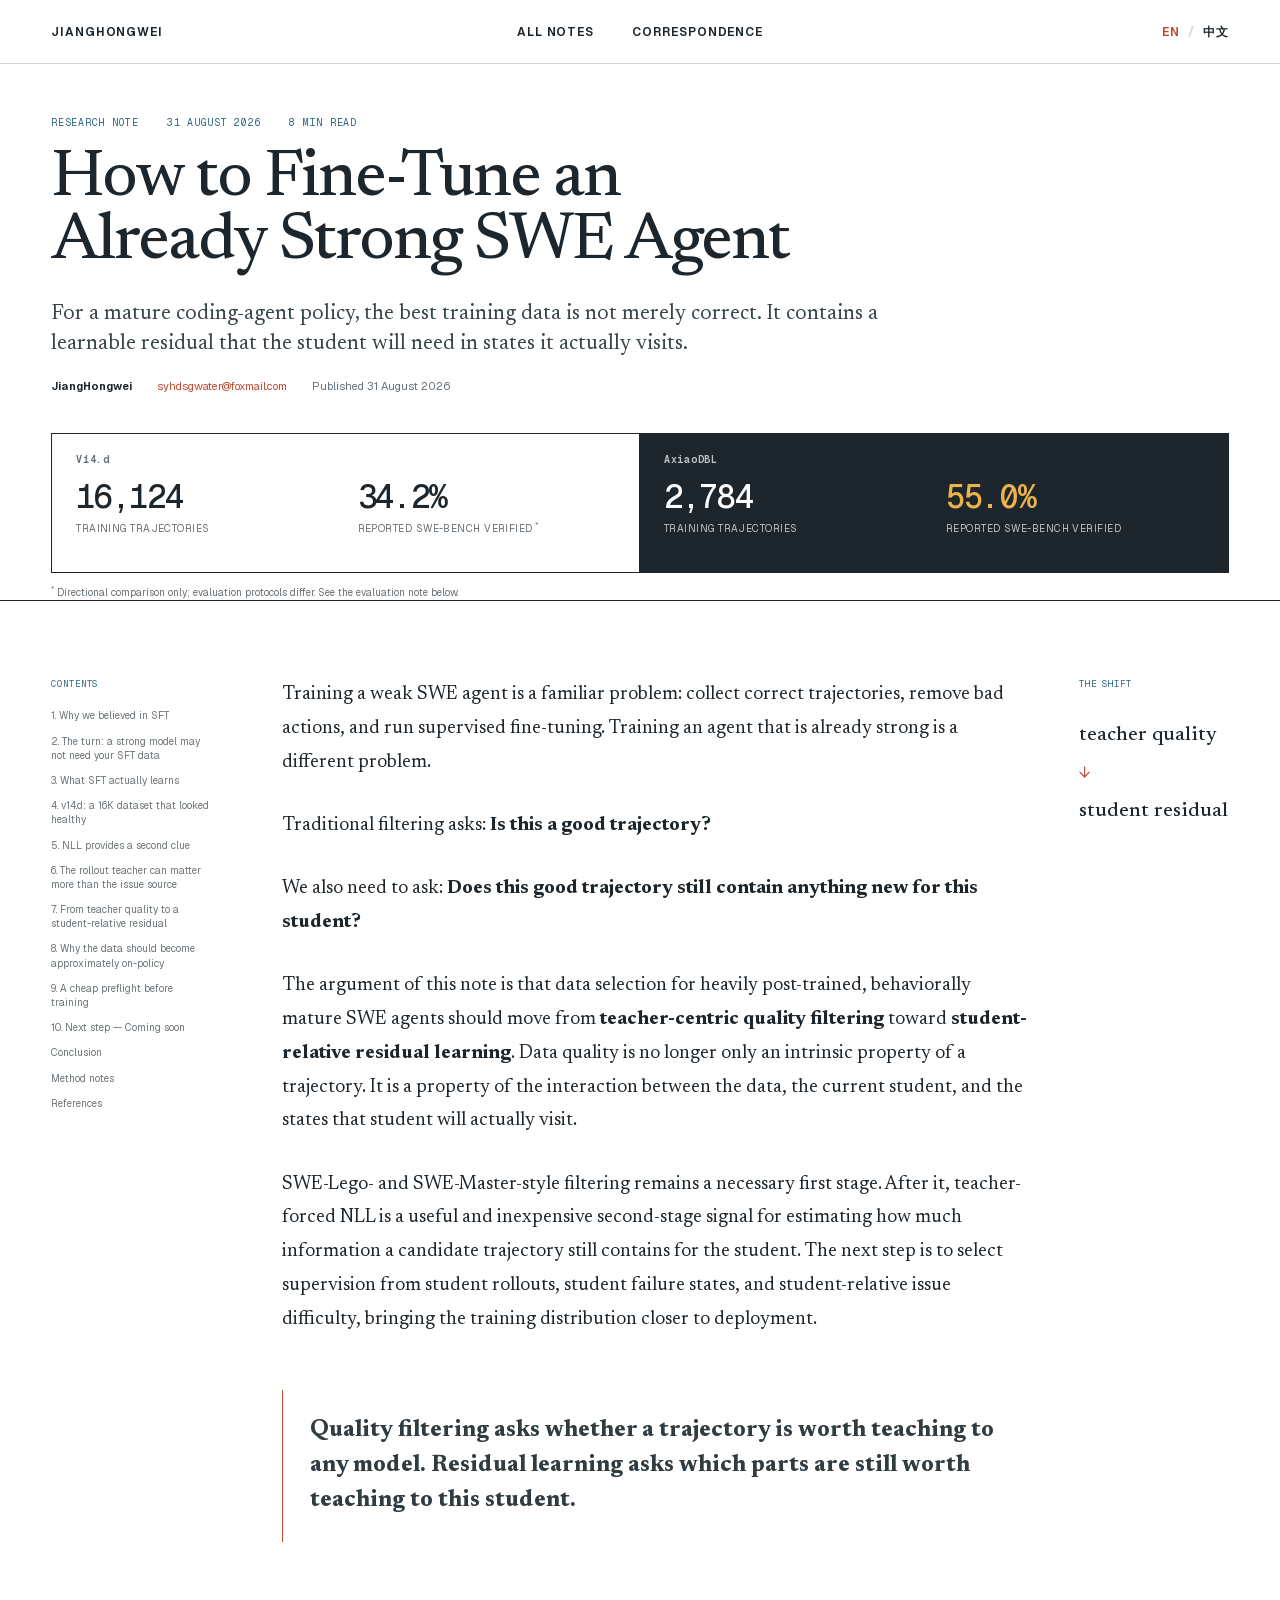
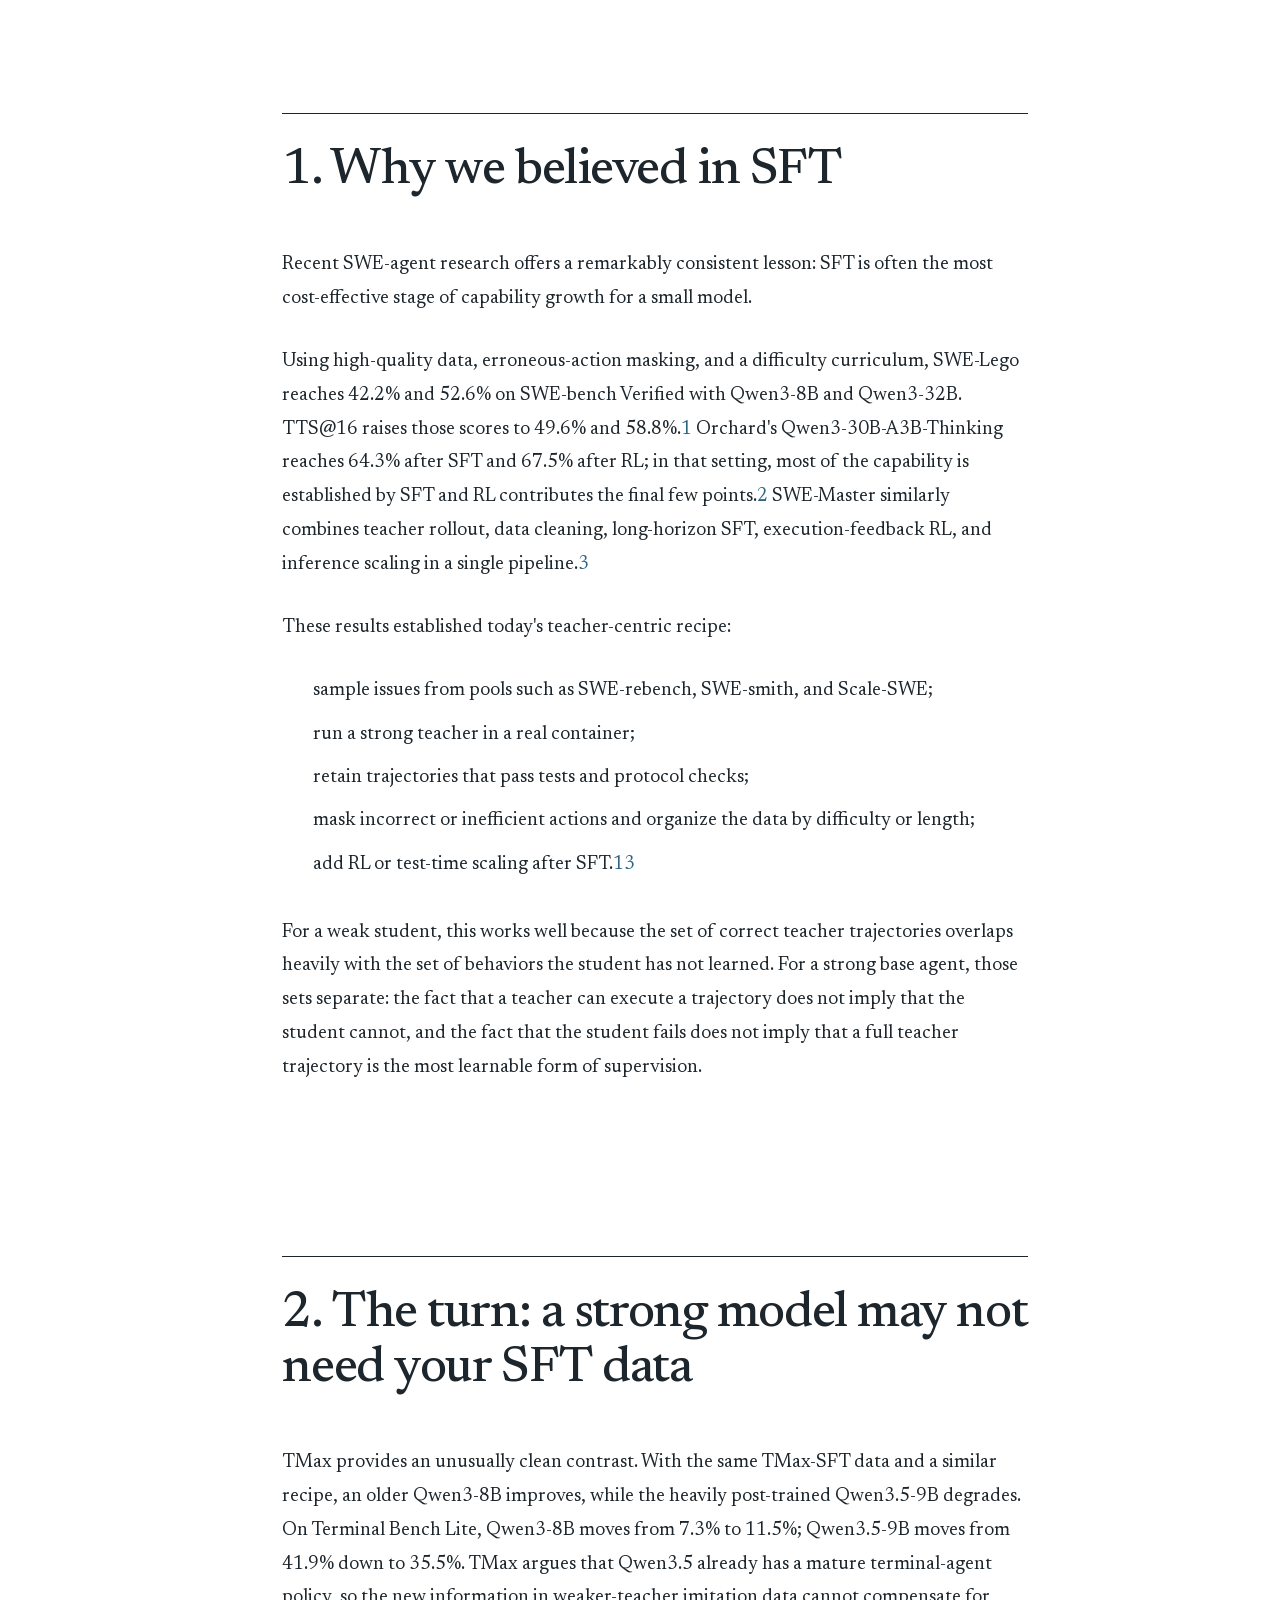
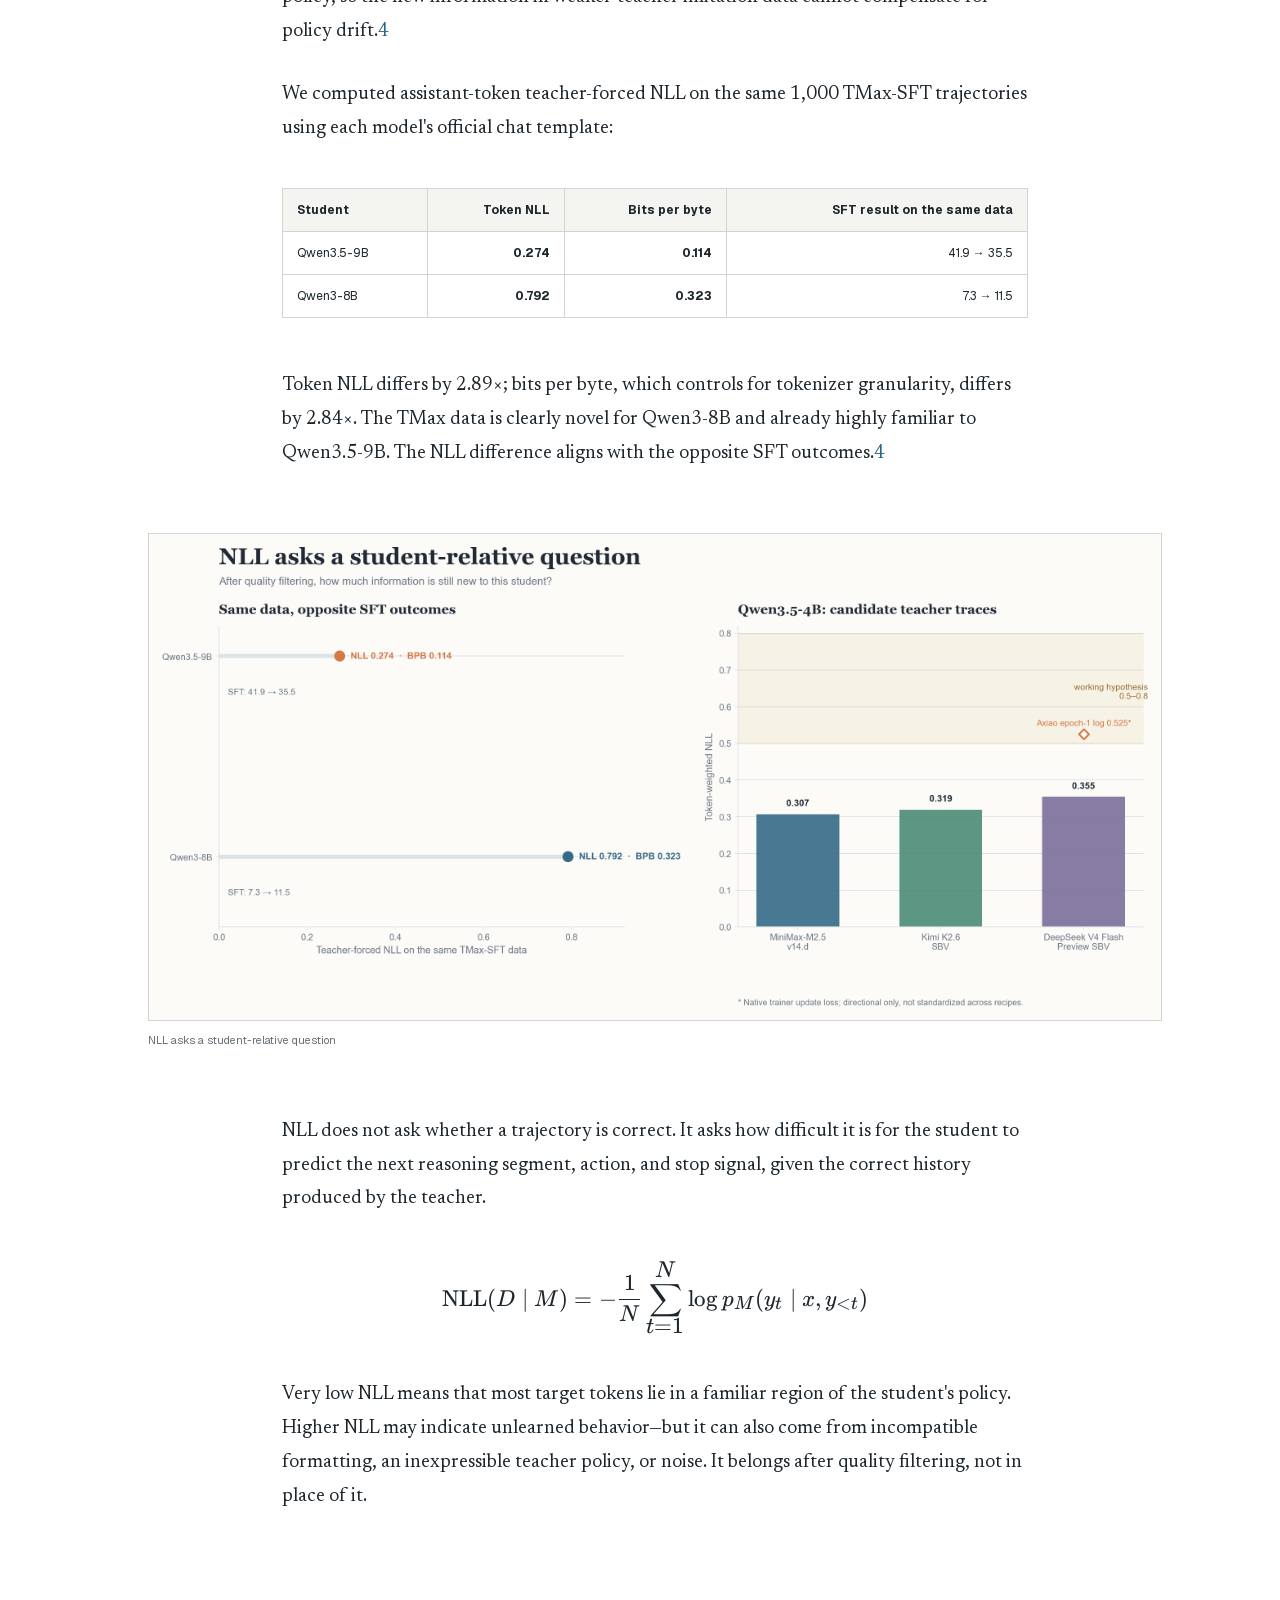
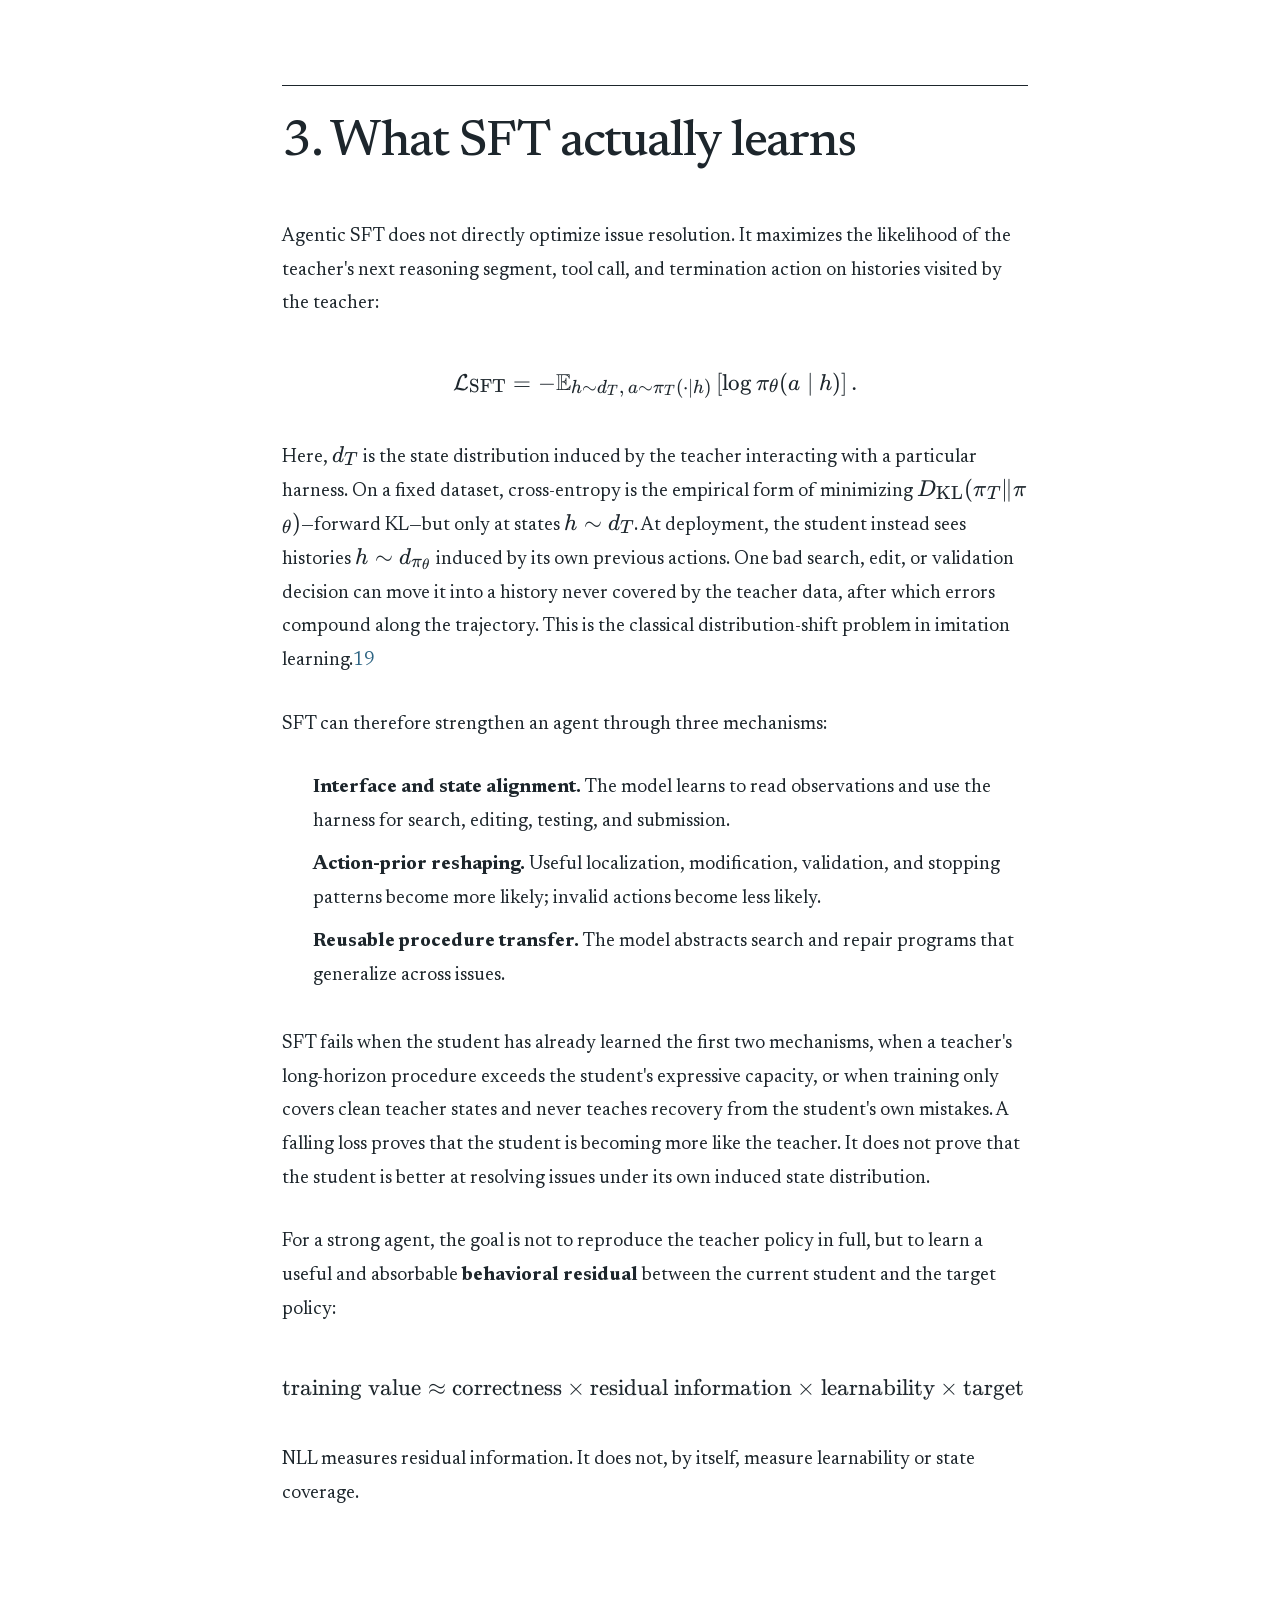
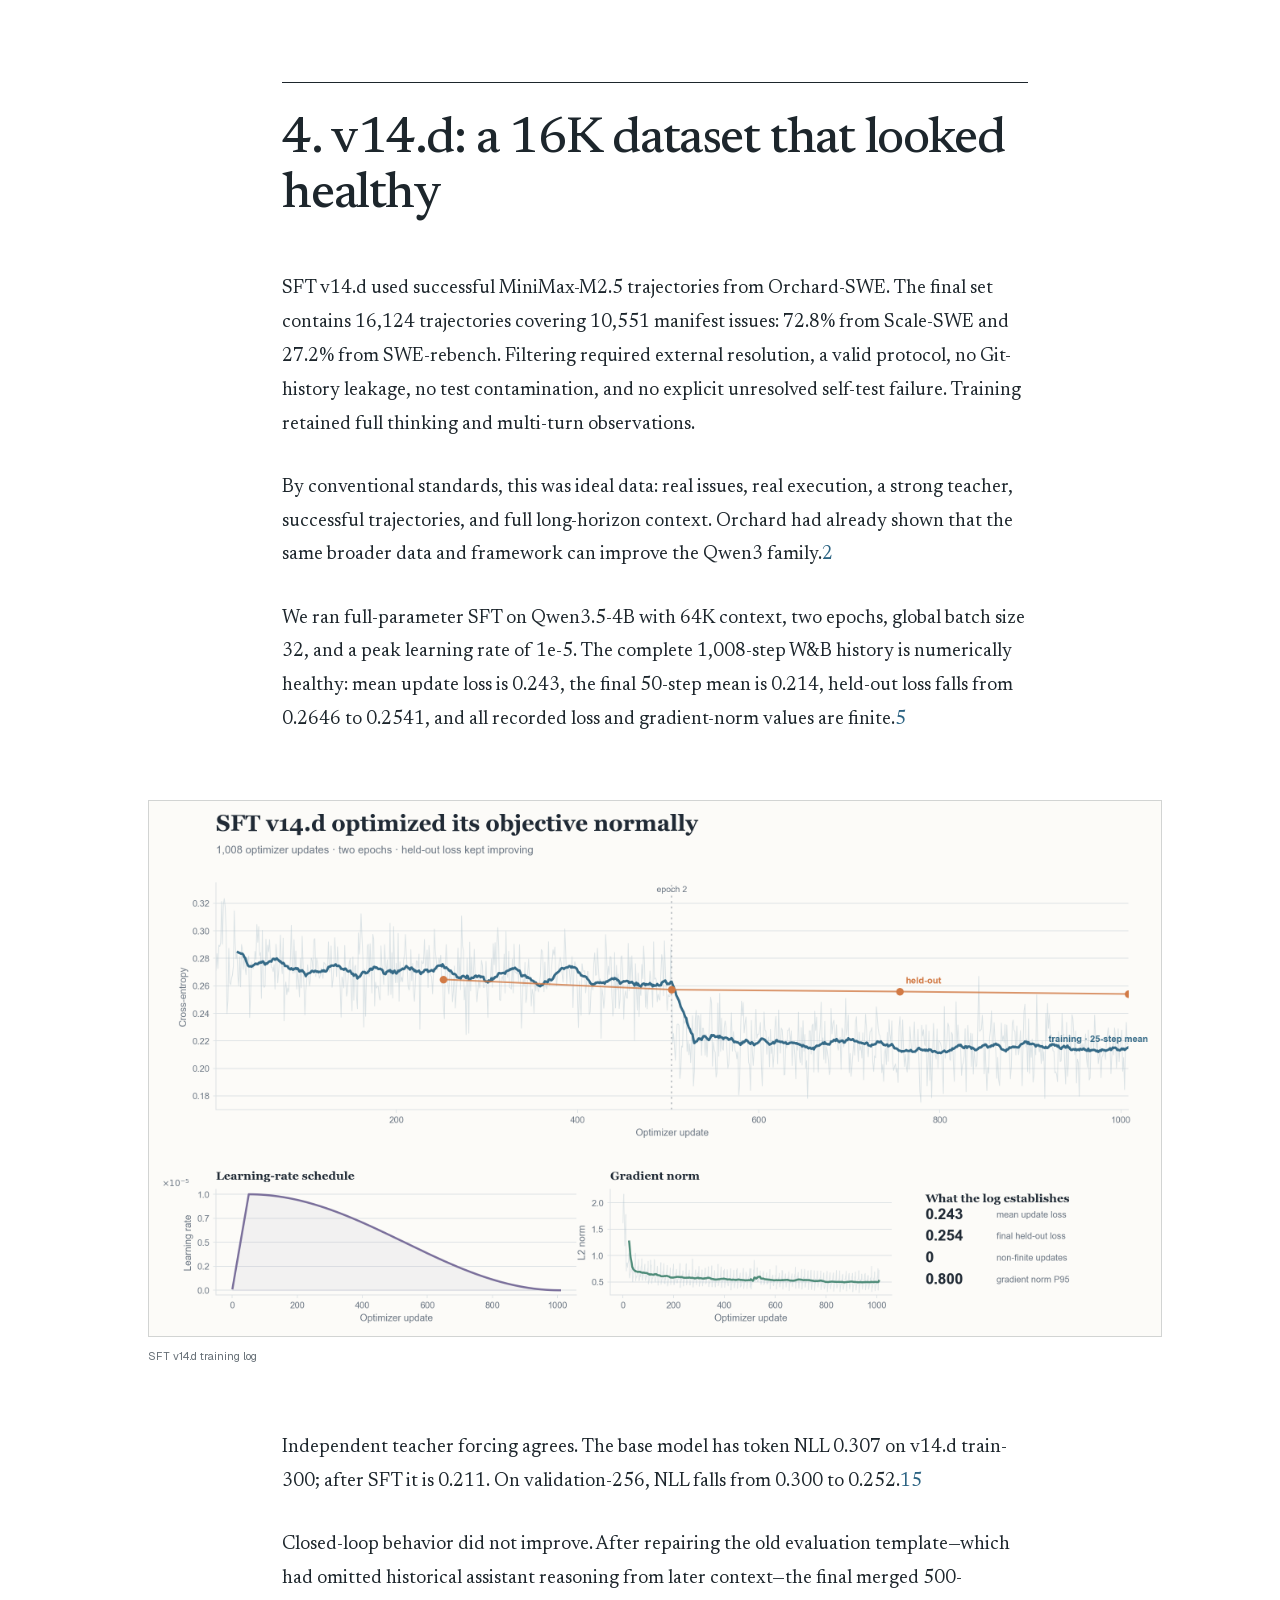
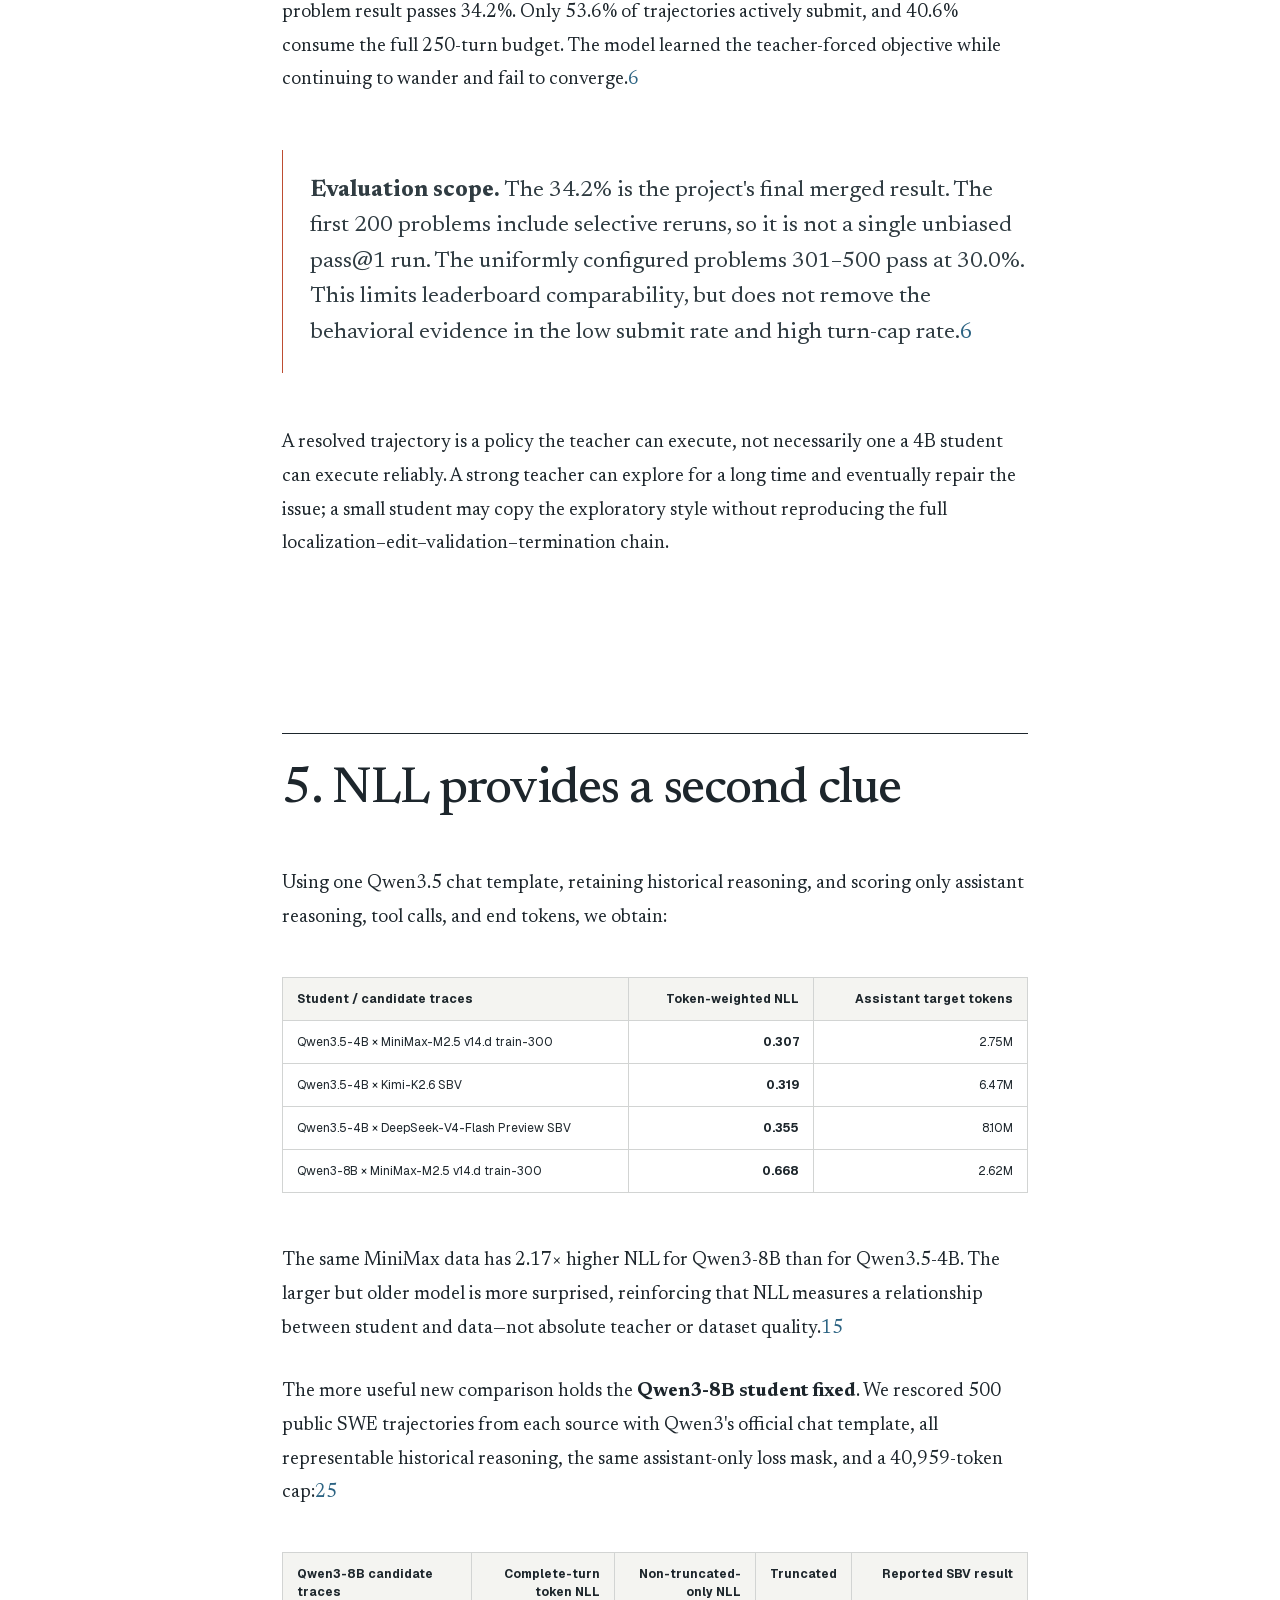
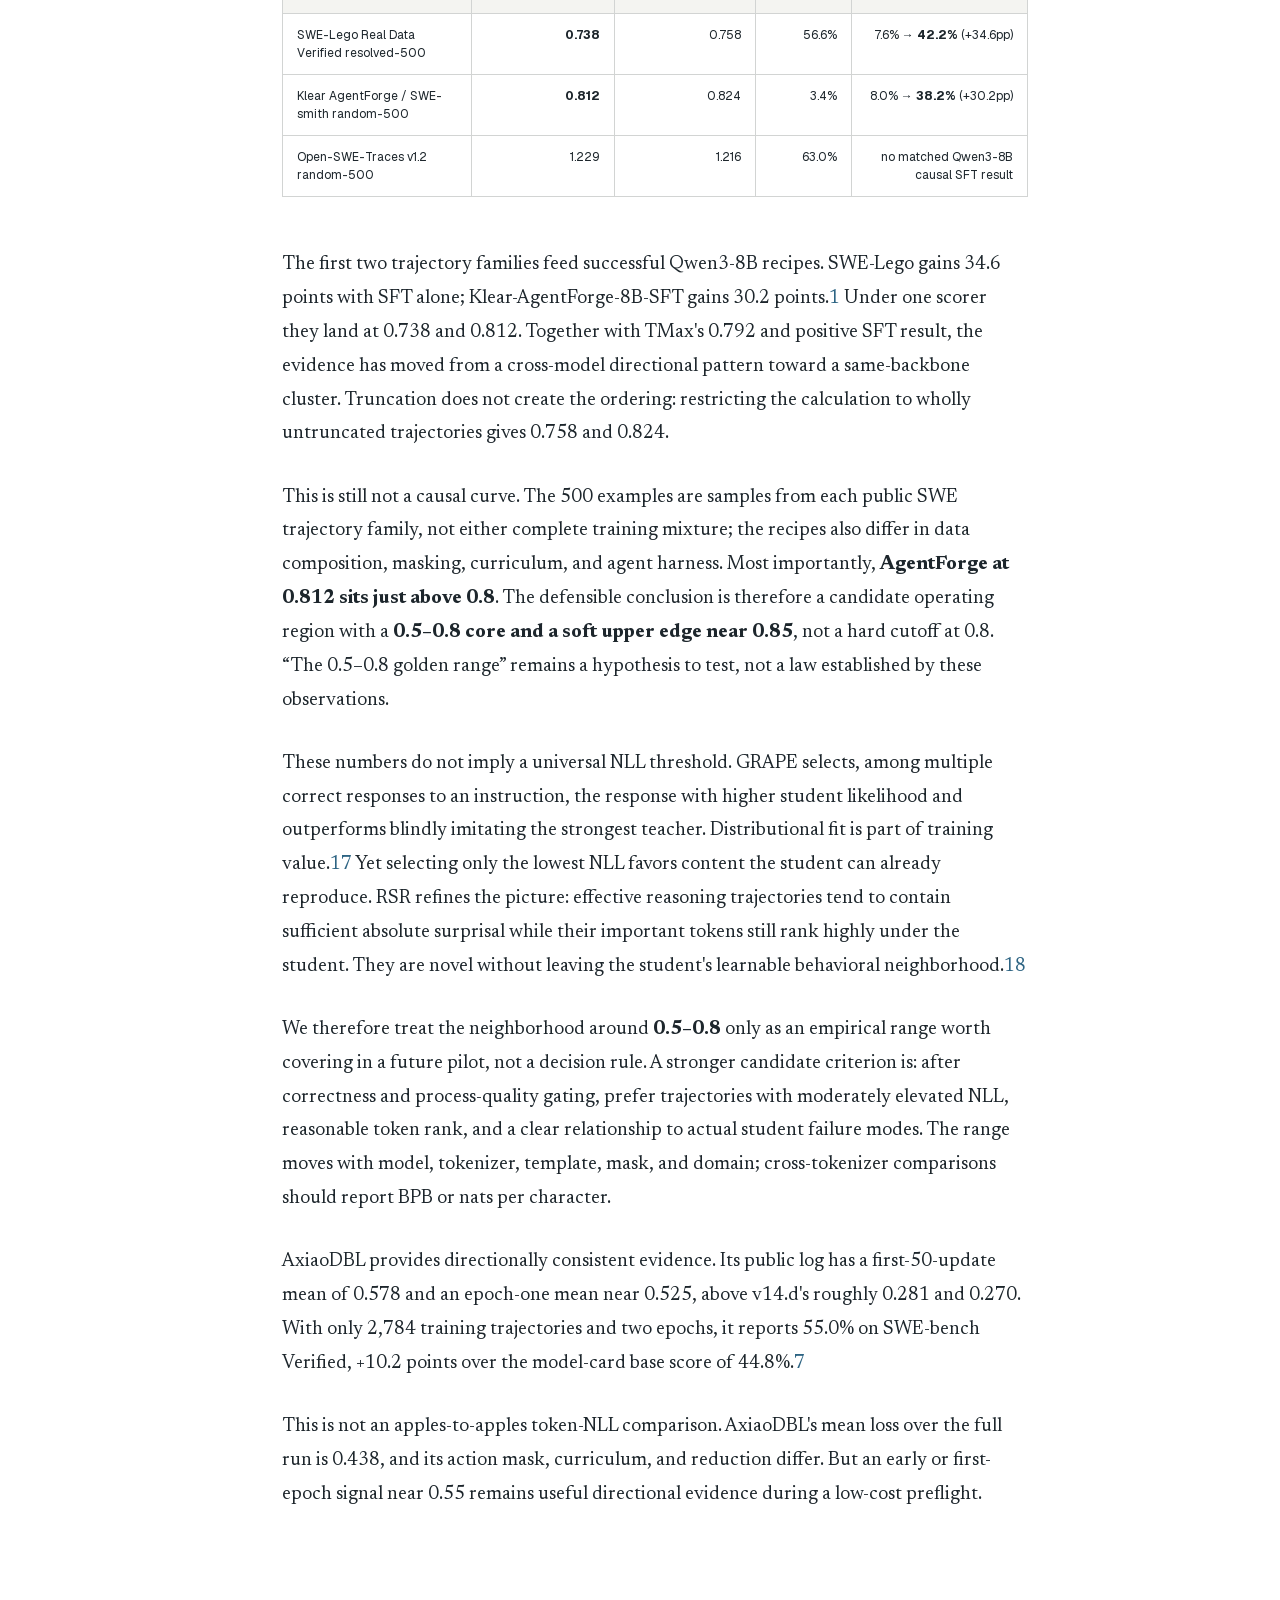
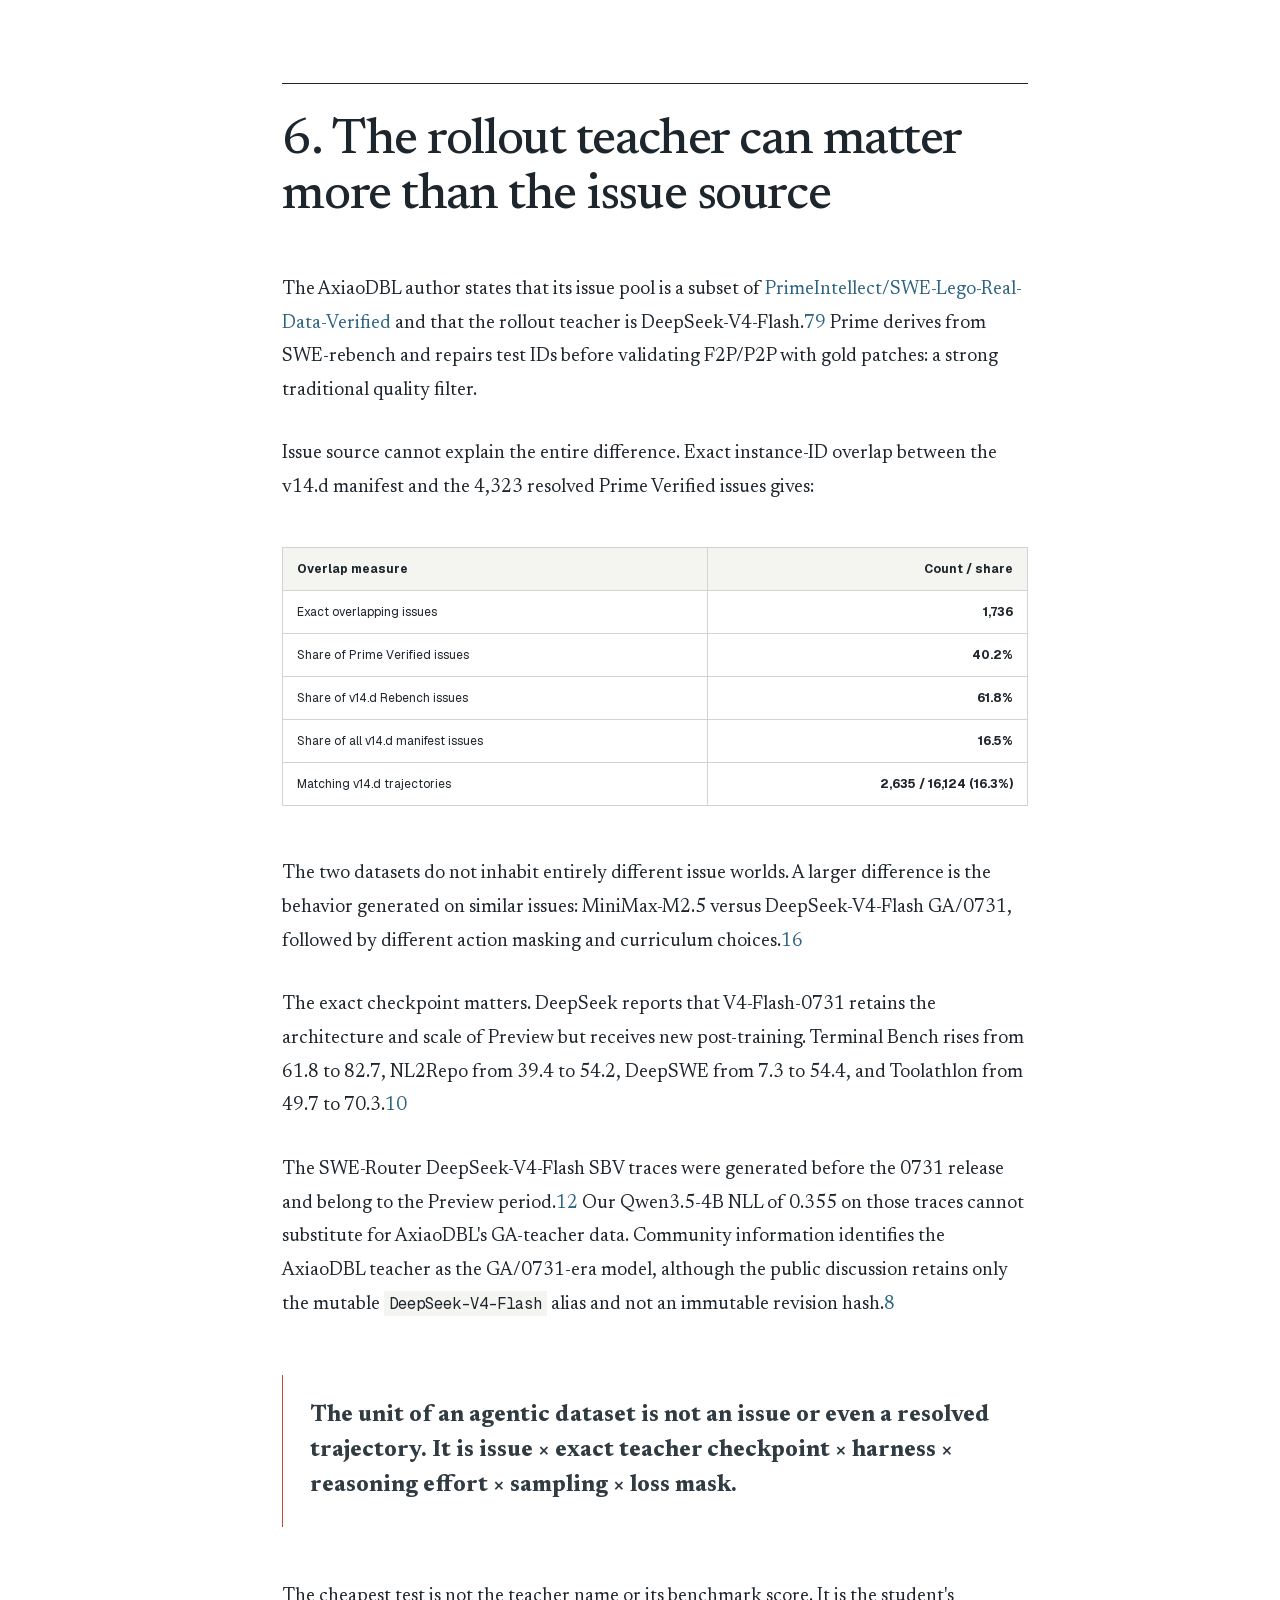
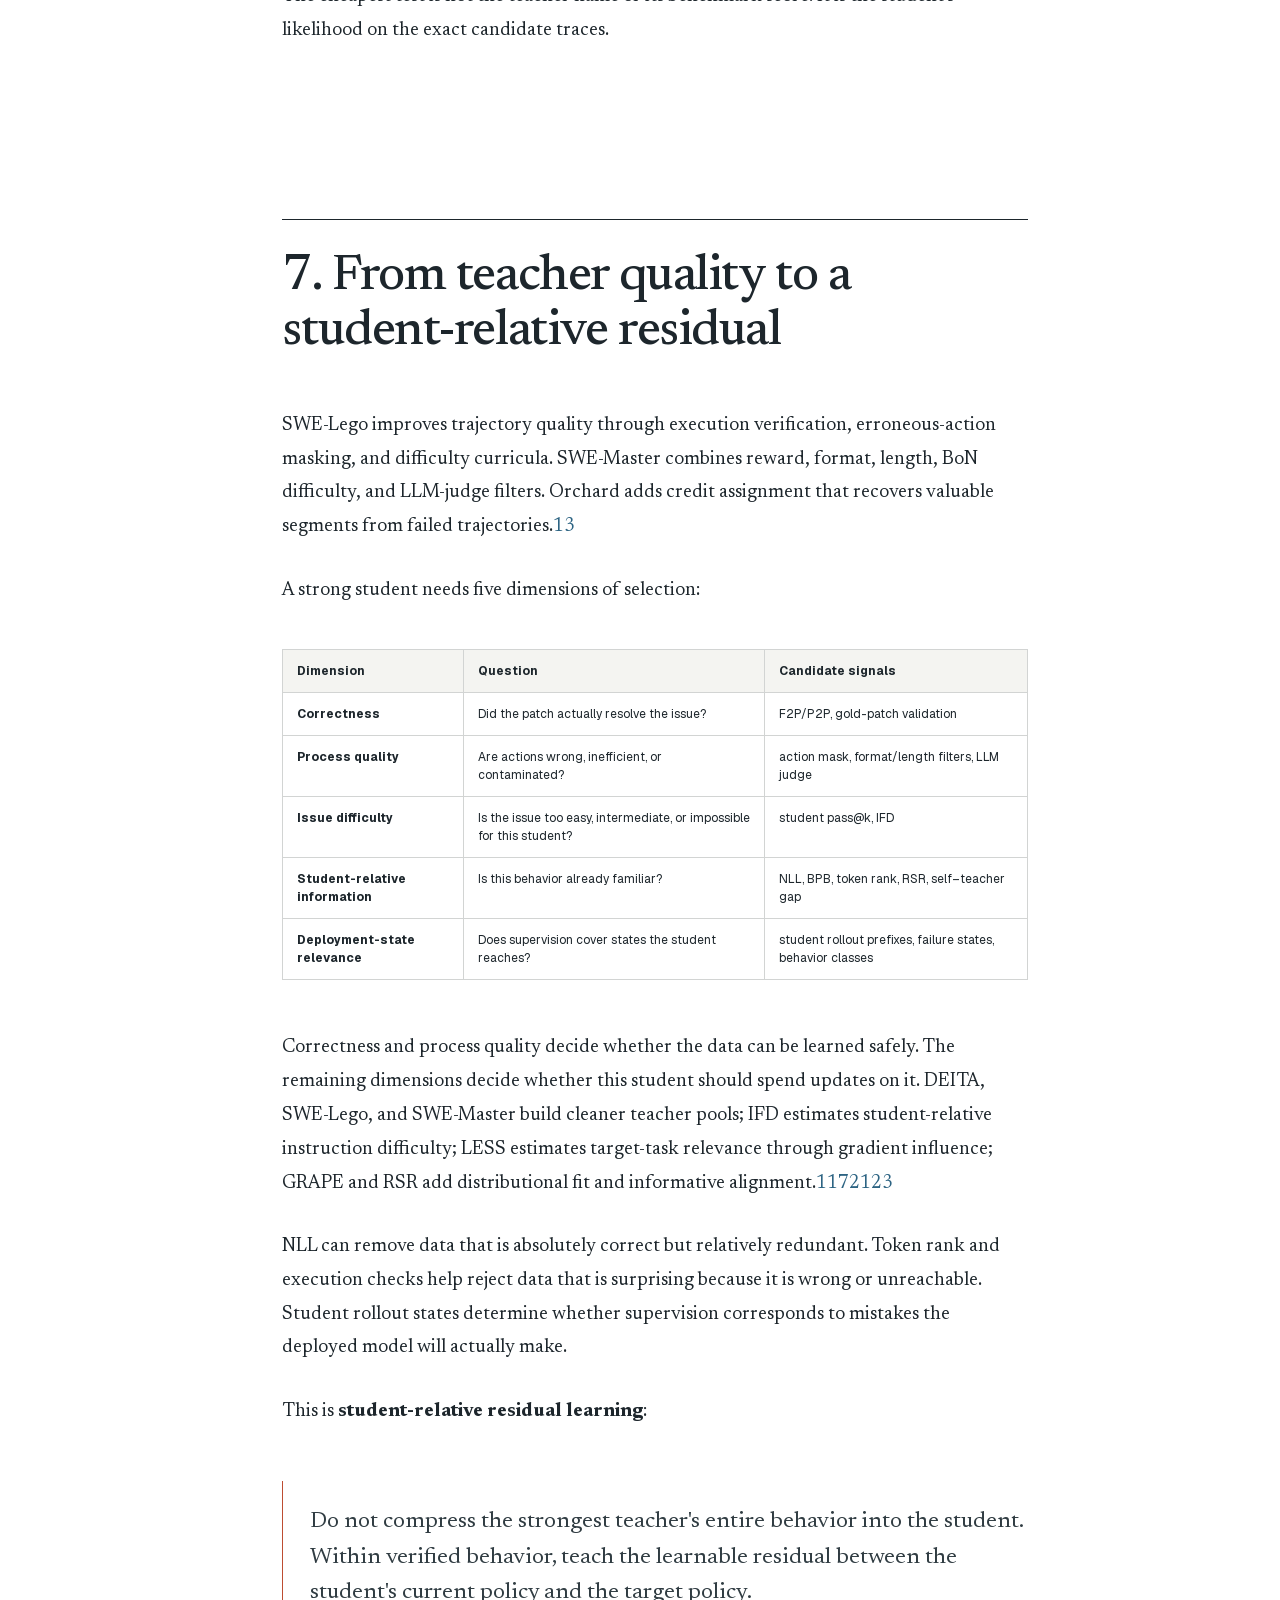
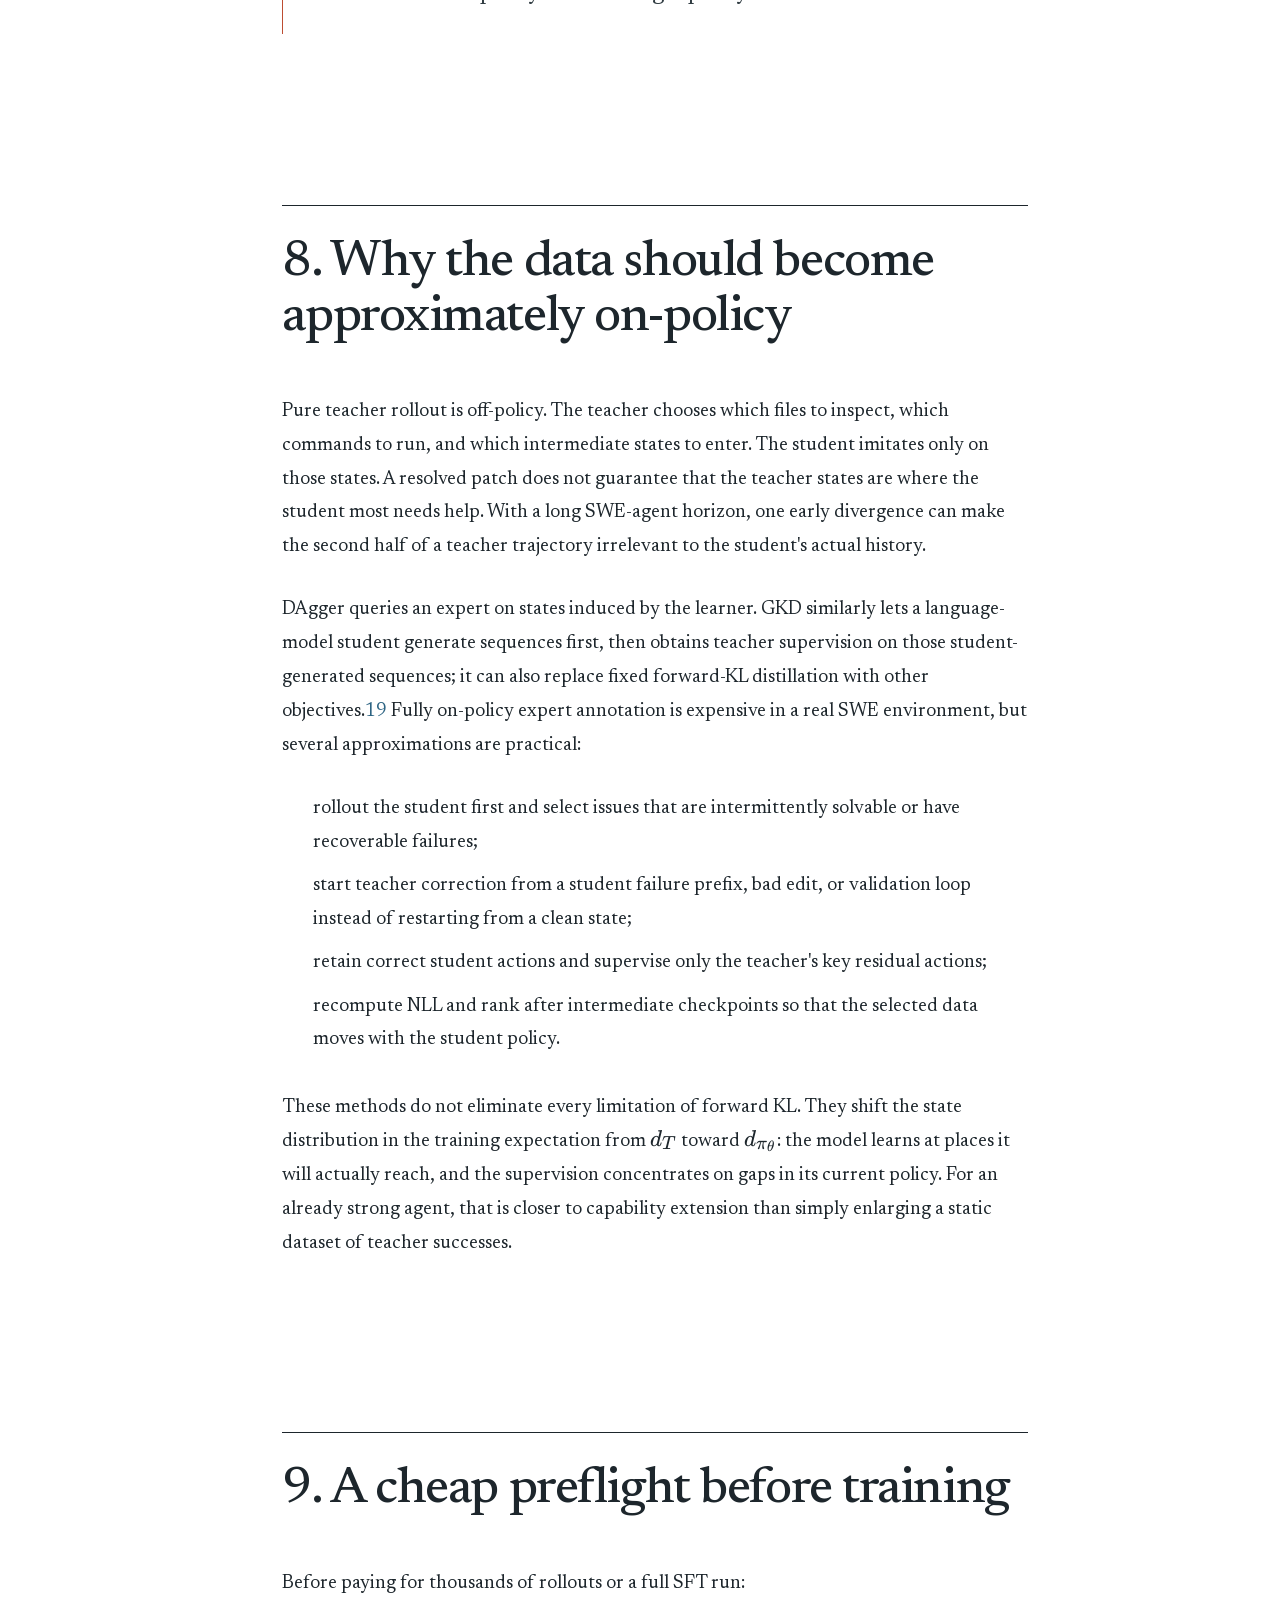
==== commit 337c91b7: "Publish Qwen3-8B NLL evidence" ====
--- a/blog/when-sft-breaks-a-coding-agent/index.html
+++ b/blog/when-sft-breaks-a-coding-agent/index.html
@@ -236,8 +236,12 @@
 <p>Using one Qwen3.5 chat template, retaining historical reasoning, and scoring only assistant reasoning, tool calls, and end tokens, we obtain:</p>
 <div class="table-scroll"><table><thead><tr><th>Student / candidate traces</th><th style="text-align:right">Token-weighted NLL</th><th style="text-align:right">Assistant target tokens</th></tr></thead><tbody><tr><td>Qwen3.5-4B × MiniMax-M2.5 v14.d train-300</td><td style="text-align:right"><strong>0.307</strong></td><td style="text-align:right">2.75M</td></tr><tr><td>Qwen3.5-4B × Kimi-K2.6 SBV</td><td style="text-align:right"><strong>0.319</strong></td><td style="text-align:right">6.47M</td></tr><tr><td>Qwen3.5-4B × DeepSeek-V4-Flash Preview SBV</td><td style="text-align:right"><strong>0.355</strong></td><td style="text-align:right">8.10M</td></tr><tr><td>Qwen3-8B × MiniMax-M2.5 v14.d train-300</td><td style="text-align:right"><strong>0.668</strong></td><td style="text-align:right">2.62M</td></tr></tbody></table></div>
 <p>The same MiniMax data has 2.17× higher NLL for Qwen3-8B than for Qwen3.5-4B. The larger but older model is more surprised, reinforcing that NLL measures a relationship between student and data—not absolute teacher or dataset quality.<a href="/supplements/qwen35_4b_sft_v14d_nll_ppl_weight_interpretability_zh.md">15</a></p>
+<p>The more useful new comparison holds the <strong>Qwen3-8B student fixed</strong>. We rescored 500 public SWE trajectories from each source with Qwen3&#x27;s official chat template, all representable historical reasoning, the same assistant-only loss mask, and a 40,959-token cap:<a href="/supplements/qwen3_8b_agentic_nll_random500_20260901.md">25</a></p>
+<div class="table-scroll"><table><thead><tr><th>Qwen3-8B candidate traces</th><th style="text-align:right">Complete-turn token NLL</th><th style="text-align:right">Non-truncated-only NLL</th><th style="text-align:right">Truncated</th><th style="text-align:right">Reported SBV result</th></tr></thead><tbody><tr><td>SWE-Lego Real Data Verified resolved-500</td><td style="text-align:right"><strong>0.738</strong></td><td style="text-align:right">0.758</td><td style="text-align:right">56.6%</td><td style="text-align:right">7.6% → <strong>42.2%</strong> (+34.6pp)</td></tr><tr><td>Klear AgentForge / SWE-smith random-500</td><td style="text-align:right"><strong>0.812</strong></td><td style="text-align:right">0.824</td><td style="text-align:right">3.4%</td><td style="text-align:right">8.0% → <strong>38.2%</strong> (+30.2pp)</td></tr><tr><td>Open-SWE-Traces v1.2 random-500</td><td style="text-align:right">1.229</td><td style="text-align:right">1.216</td><td style="text-align:right">63.0%</td><td style="text-align:right">no matched Qwen3-8B causal SFT result</td></tr></tbody></table></div>
+<p>The first two trajectory families feed successful Qwen3-8B recipes. SWE-Lego gains 34.6 points with SFT alone; Klear-AgentForge-8B-SFT gains 30.2 points.<a href="https://arxiv.org/abs/2511.05951" target="_blank" rel="noreferrer">1</a> Under one scorer they land at 0.738 and 0.812. Together with TMax&#x27;s 0.792 and positive SFT result, the evidence has moved from a cross-model directional pattern toward a same-backbone cluster. Truncation does not create the ordering: restricting the calculation to wholly untruncated trajectories gives 0.758 and 0.824.</p>
+<p>This is still not a causal curve. The 500 examples are samples from each public SWE trajectory family, not either complete training mixture; the recipes also differ in data composition, masking, curriculum, and agent harness. Most importantly, <strong>AgentForge at 0.812 sits just above 0.8</strong>. The defensible conclusion is therefore a candidate operating region with a <strong>0.5–0.8 core and a soft upper edge near 0.85</strong>, not a hard cutoff at 0.8. “The 0.5–0.8 golden range” remains a hypothesis to test, not a law established by these observations.</p>
 <p>These numbers do not imply a universal NLL threshold. GRAPE selects, among multiple correct responses to an instruction, the response with higher student likelihood and outperforms blindly imitating the strongest teacher. Distributional fit is part of training value.<a href="https://arxiv.org/abs/2502.04194" target="_blank" rel="noreferrer">17</a> Yet selecting only the lowest NLL favors content the student can already reproduce. RSR refines the picture: effective reasoning trajectories tend to contain sufficient absolute surprisal while their important tokens still rank highly under the student. They are novel without leaving the student&#x27;s learnable behavioral neighborhood.<a href="https://arxiv.org/abs/2601.14249" target="_blank" rel="noreferrer">18</a></p>
-<p>We therefore treat <strong>0.5–0.8</strong> only as an empirical range worth covering in a future pilot, not a decision rule. A stronger candidate criterion is: after correctness and process-quality gating, prefer trajectories with moderately elevated NLL, reasonable token rank, and a clear relationship to actual student failure modes. The range moves with model, tokenizer, template, mask, and domain; cross-tokenizer comparisons should report BPB or nats per character.</p>
+<p>We therefore treat the neighborhood around <strong>0.5–0.8</strong> only as an empirical range worth covering in a future pilot, not a decision rule. A stronger candidate criterion is: after correctness and process-quality gating, prefer trajectories with moderately elevated NLL, reasonable token rank, and a clear relationship to actual student failure modes. The range moves with model, tokenizer, template, mask, and domain; cross-tokenizer comparisons should report BPB or nats per character.</p>
 <p>AxiaoDBL provides directionally consistent evidence. Its public log has a first-50-update mean of 0.578 and an epoch-one mean near 0.525, above v14.d&#x27;s roughly 0.281 and 0.270. With only 2,784 training trajectories and two epochs, it reports 55.0% on SWE-bench Verified, +10.2 points over the model-card base score of 44.8%.<a href="https://huggingface.co/AxiaoDBL/qwen3.5-4b-swebench-sft" target="_blank" rel="noreferrer">7</a></p>
 <p>This is not an apples-to-apples token-NLL comparison. AxiaoDBL&#x27;s mean loss over the full run is 0.438, and its action mask, curriculum, and reduction differ. But an early or first-epoch signal near 0.55 remains useful directional evidence during a low-cost preflight.</p>
 <h2 id="6-the-rollout-teacher-can-matter-more-than-the-issue-source"><a class="heading-anchor" href="#6-the-rollout-teacher-can-matter-more-than-the-issue-source" aria-label="Link to 6. The rollout teacher can matter more than the issue source">#</a>6. The rollout teacher can matter more than the issue source</h2>
@@ -286,7 +290,7 @@
 <h2 id="10-next-step-coming-soon"><a class="heading-anchor" href="#10-next-step-coming-soon" aria-label="Link to 10. Next step — Coming soon">#</a>10. Next step — Coming soon</h2>
 <p>The next experiments will test the residual-learning hypothesis directly rather than comparing more teacher names.</p>
 <p><strong>Experiment 1: Is NLL sufficient, or is informative alignment required?</strong> With one Qwen chat template, full historical reasoning, and one loss mask, decompose assistant targets into reasoning, tool name/arguments, edits, tests/verification, and submission/termination. Compute NLL, token rank, and RSR for each category.</p>
-<p><strong>Experiment 2: Bucket quality-controlled data.</strong> On execution-verified trajectories from the same issue pool, compare equal target-token budgets: low NLL; medium-high NLL plus low rank; high NLL plus high rank; and random selection. This separates familiar data, informative-but-learnable data, and surprising-but-misaligned data.</p>
+<p><strong>Experiment 2: Bucket quality-controlled data.</strong> On execution-verified trajectories from one issue pool, use <code>&lt;0.5</code>, <code>0.5–0.8</code>, <code>0.8–1.1</code>, and <code>&gt;1.1</code> NLL bins, then match assistant-token budget, repository, length, and teacher across bins. Split each bin again by low versus high token rank. This directly tests whether 0.5–0.8 is a stable operating region, a soft boundary, or an accident of the current small evidence set.</p>
 <p><strong>Experiment 3: Add approximately on-policy issue and state selection.</strong> Use student pass@k to split always-pass, mixed, and always-fail issues; add teacher corrections that begin from student failure prefixes. Compare static teacher-success SFT, student-difficulty filtering, and failure-state residual SFT.</p>
 <p><strong>Experiment 4: Measure capability, not only loss.</strong> Hold issue count, assistant target tokens, repository distribution, steps, and teacher constant. Measure invalid tool calls, localization and first effective edit, reproduction/regression tests, premature submission, turn/context caps, checkpoint-level ID/OOD results, and cross-harness behavior.</p>
 <p>A falsifiable prediction follows: after quality gating, <strong>medium-high-NLL, low-rank trajectories originating from mixed or failed student states</strong> will improve closed-loop performance more than lowest-NLL, highest-NLL, or random data. The gain should first appear in the student&#x27;s existing failure modes—not merely in formatting or response length.</p>
@@ -308,6 +312,7 @@
 <li>The repaired v14.d evaluation preserves all historical assistant reasoning. Assistant turns include malformed action responses. Teacher-forced NLL targets assistant reasoning, tool-call markup, and assistant end tokens; system, user, and tool responses are context only.</li>
 <li>Claude Opus 4.7 SBV traces have anomalously low assistant-turn and token counts and are excluded from the argument because the cause may be the harness or capture process.</li>
 <li>Kimi-K2.6 and DeepSeek Preview NLLs measure Qwen3.5-4B familiarity with candidate trace distributions; they are not causal SFT results.<a href="https://huggingface.co/datasets/MemoryAsModality/swebench-verified-kimi-k2p6-traces" target="_blank" rel="noreferrer">12</a></li>
+<li>All three Qwen3-8B random/resolved-500 measurements use the official Qwen3 chat template and target only complete assistant bodies, tool calls, and end tokens. SWE-Lego and Open-SWE have high truncation rates at 40,959 tokens, so the article also reports a non-truncated-trajectory sensitivity result.<a href="/supplements/qwen3_8b_agentic_nll_random500_20260901.md">25</a></li>
 <li>GRAPE and RSR are validated on general instruction tuning and reasoning-trajectory selection. Here they motivate a hypothesis for SWE-agent data selection rather than serve as existing SWE causal evidence.<a href="https://arxiv.org/abs/2601.14249" target="_blank" rel="noreferrer">17</a></li>
 <li>Figure design uses direct labels, low-saturation color, light grids, and whitespace inspired by Transformer Circuits research articles.<a href="https://transformer-circuits.pub/2026/interference_effectiveness_helpfulness/index.html" target="_blank" rel="noreferrer">14</a></li>
 </ul>
@@ -336,4 +341,6 @@
 <li>Li et al. <strong>From Quantity to Quality: Boosting LLM Performance with Self-Guided Data Selection for Instruction Tuning.</strong> arXiv:2308.12032, 2023.</li>
 <li>Xia et al. <strong>LESS: Selecting Influential Data for Targeted Instruction Tuning.</strong> arXiv:2402.04333, 2024.</li>
 <li>Liu et al. <strong>What Makes Good Data for Alignment? A Comprehensive Study of Automatic Data Selection in Instruction Tuning.</strong> ICLR, 2024.</li>
+<li>Klear Team. <strong>Klear-AgentForge: Forging Agentic Intelligence through Posttraining Scaling.</strong> arXiv:2511.05951, 2025.</li>
+<li>This project: <strong>Qwen3-8B × SWE-Lego / AgentForge / Open-SWE random-500 teacher-forced NLL record.</strong></li>
 </ol></article><aside class="article-margin-note"><p>The shift</p><strong>teacher quality</strong><span aria-hidden="true">↓</span><strong>student residual</strong></aside></div><footer class="article-footer"><div><p>Student-relative residual learning</p><span>© 2026 JiangHongwei</span></div><a href="/zh/notes/student-relative-residual-learning">中文</a><a href="mailto:syhdsgwater@foxmail.com">syhdsgwater@foxmail.com</a></footer></main></body></html>
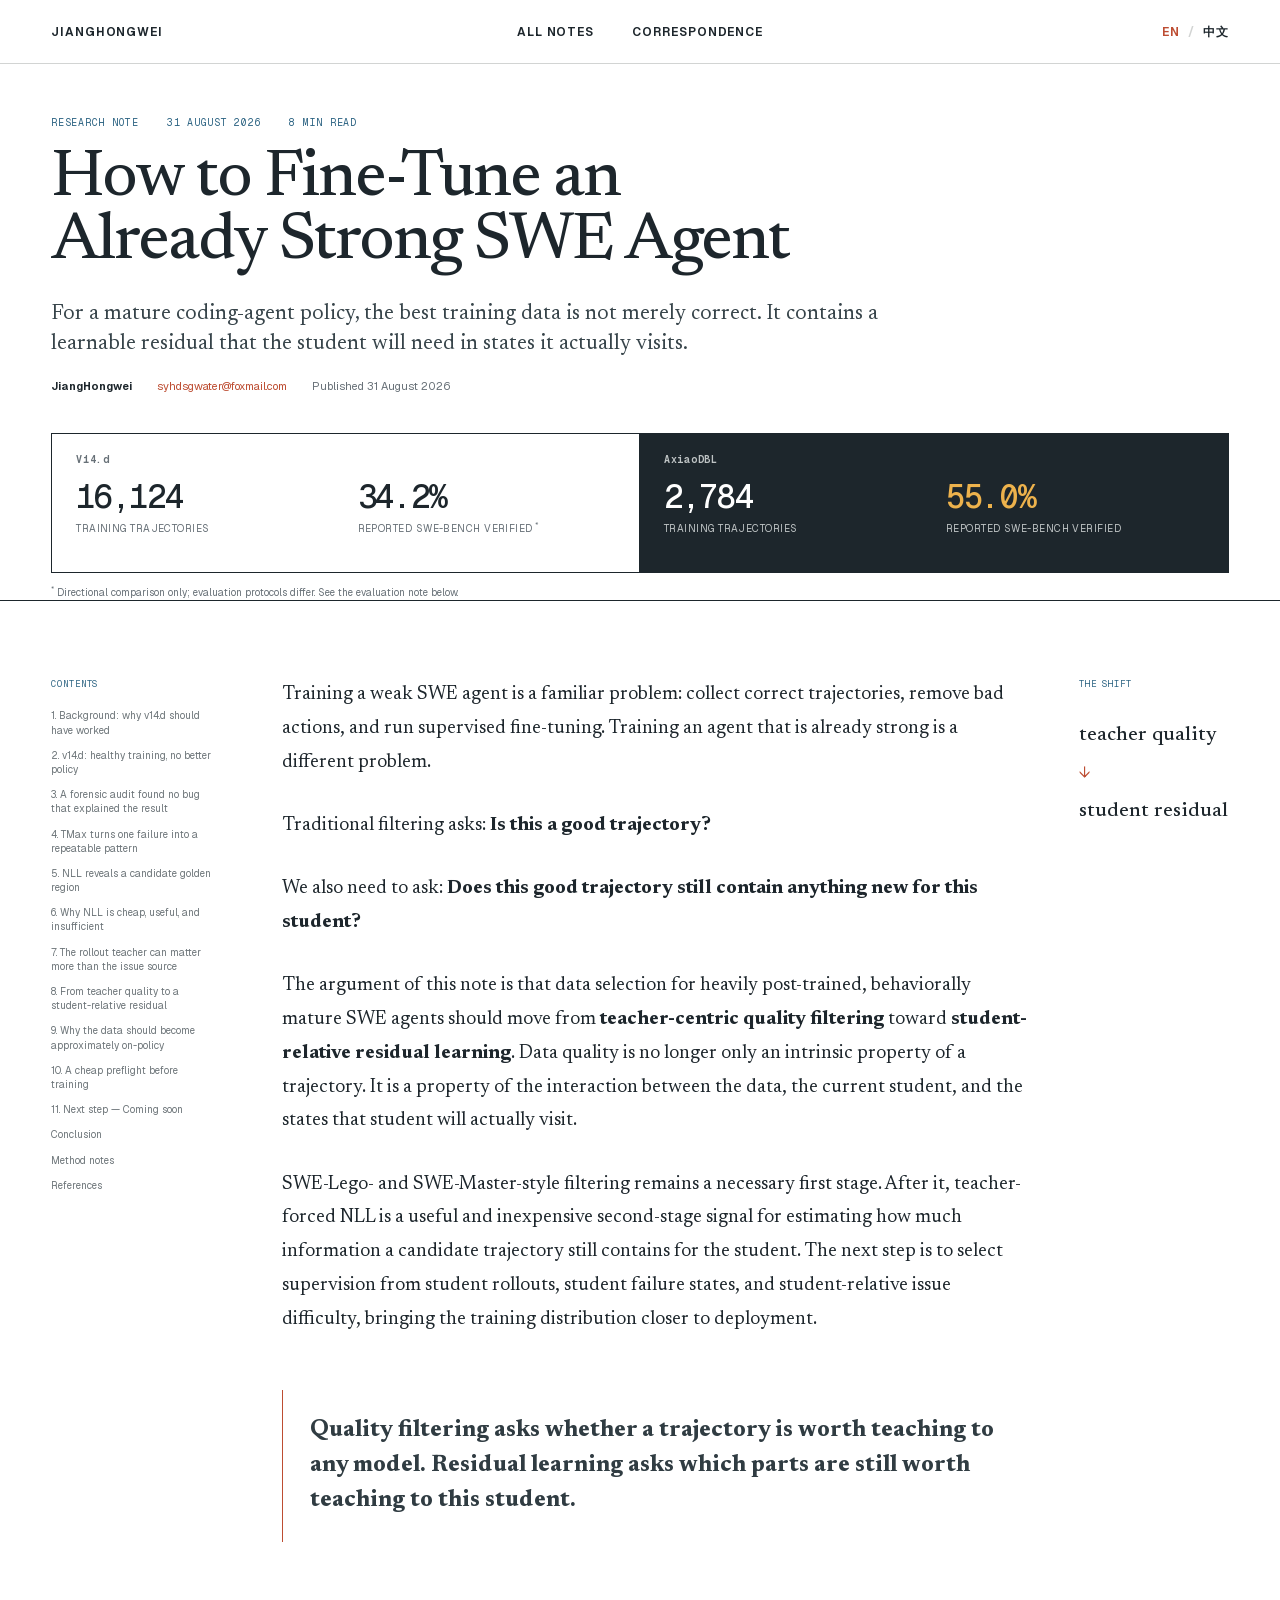
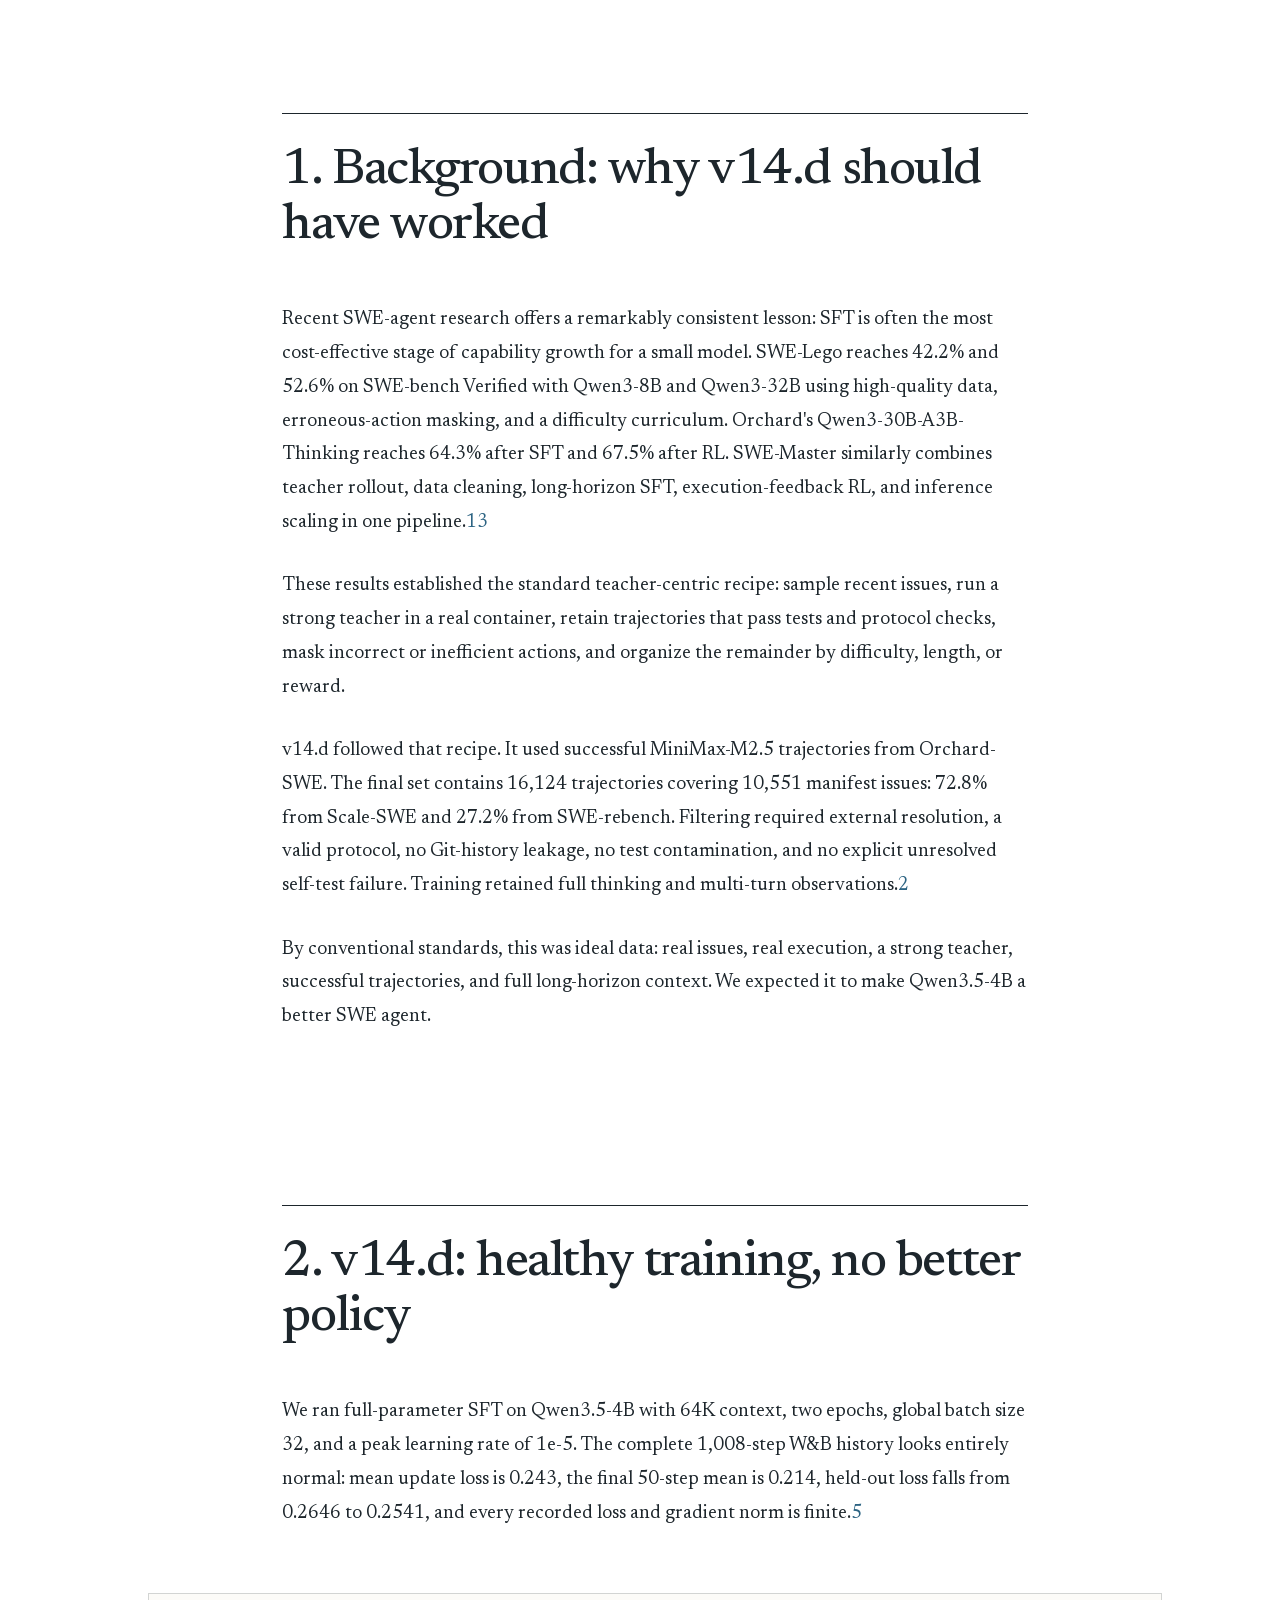
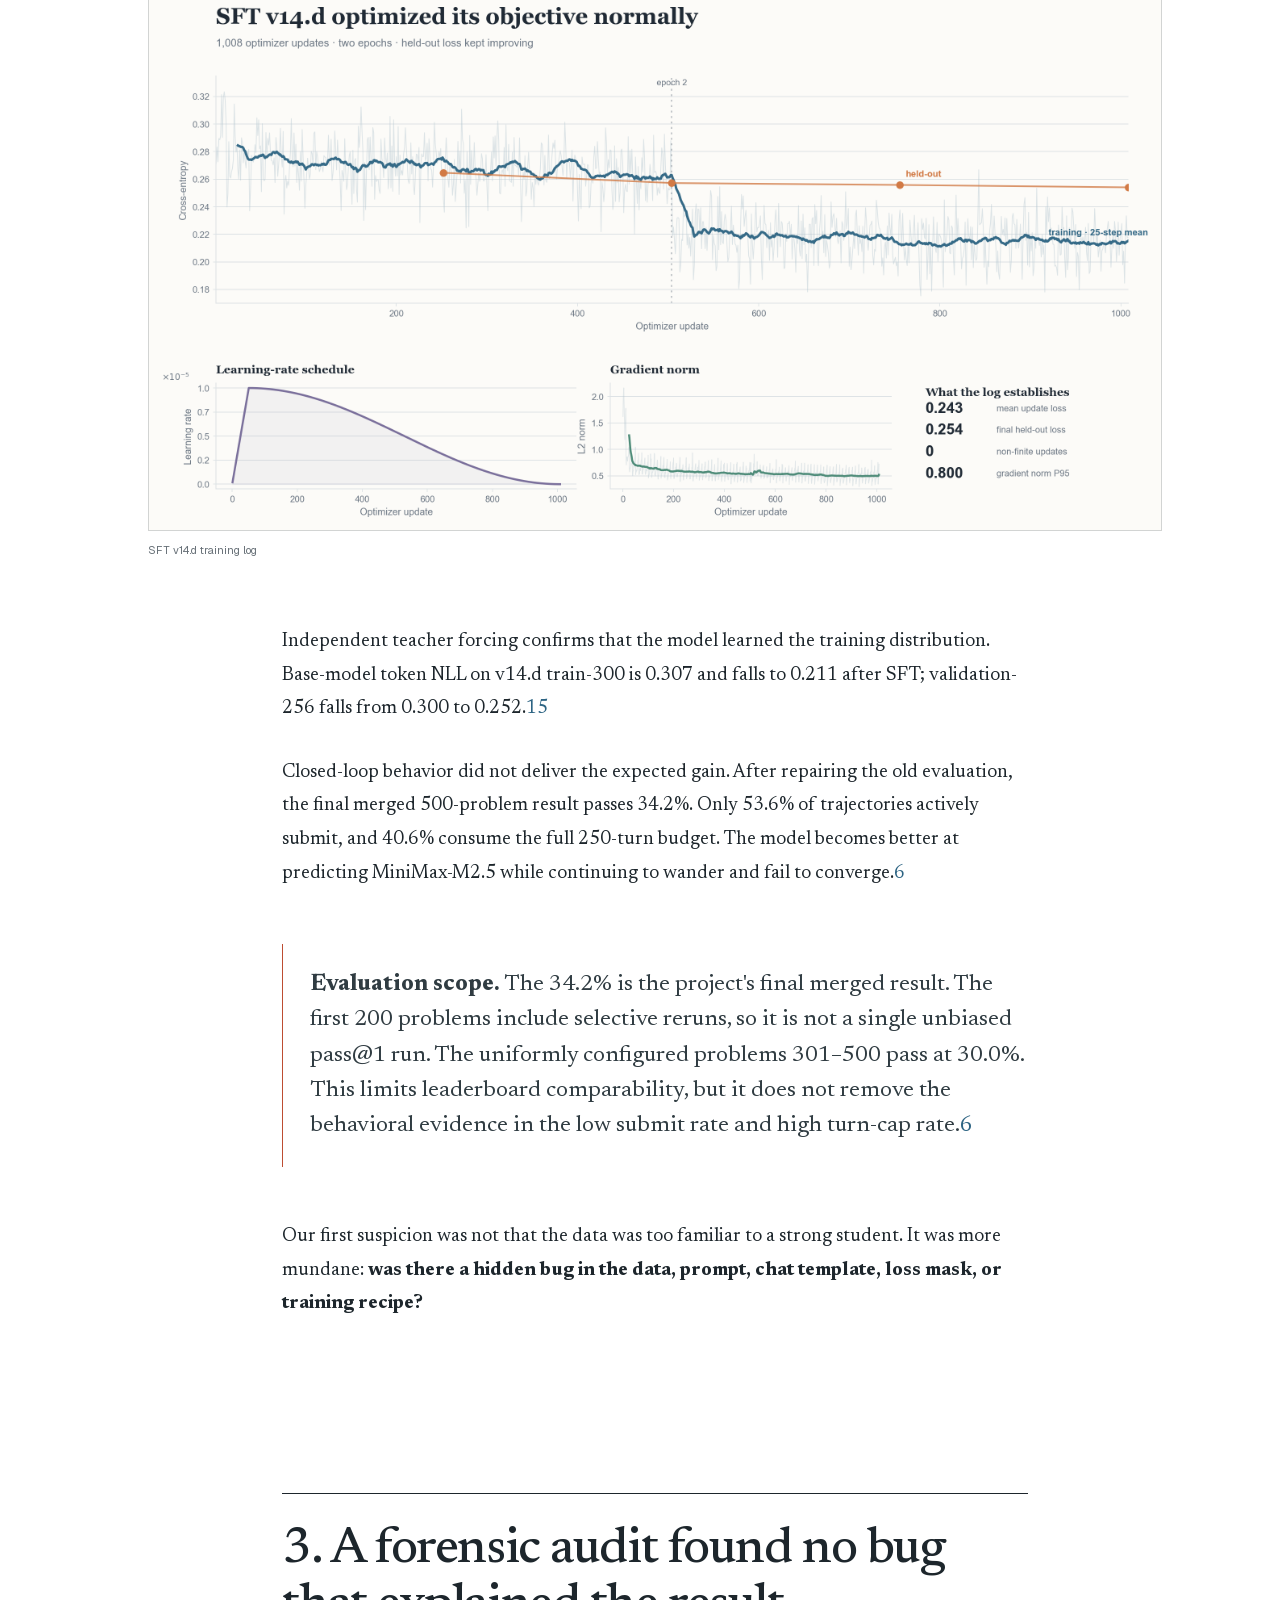
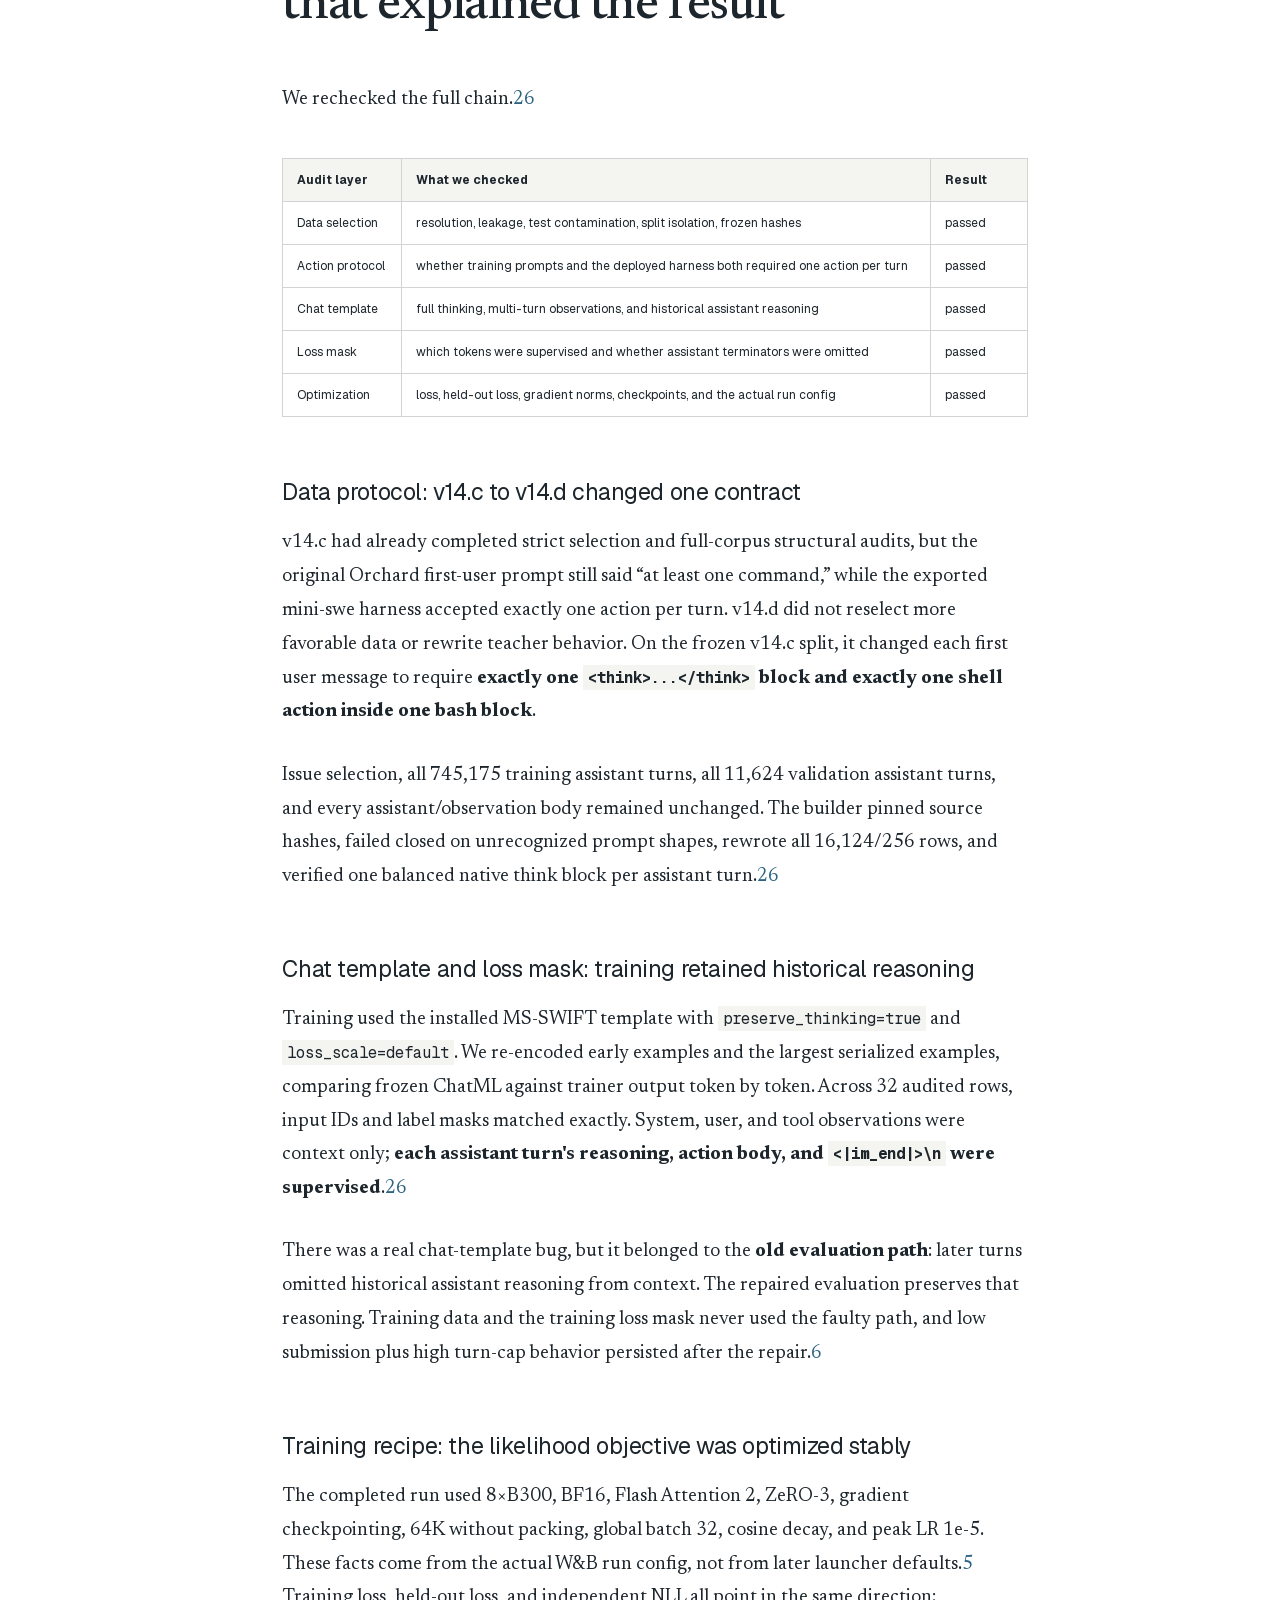
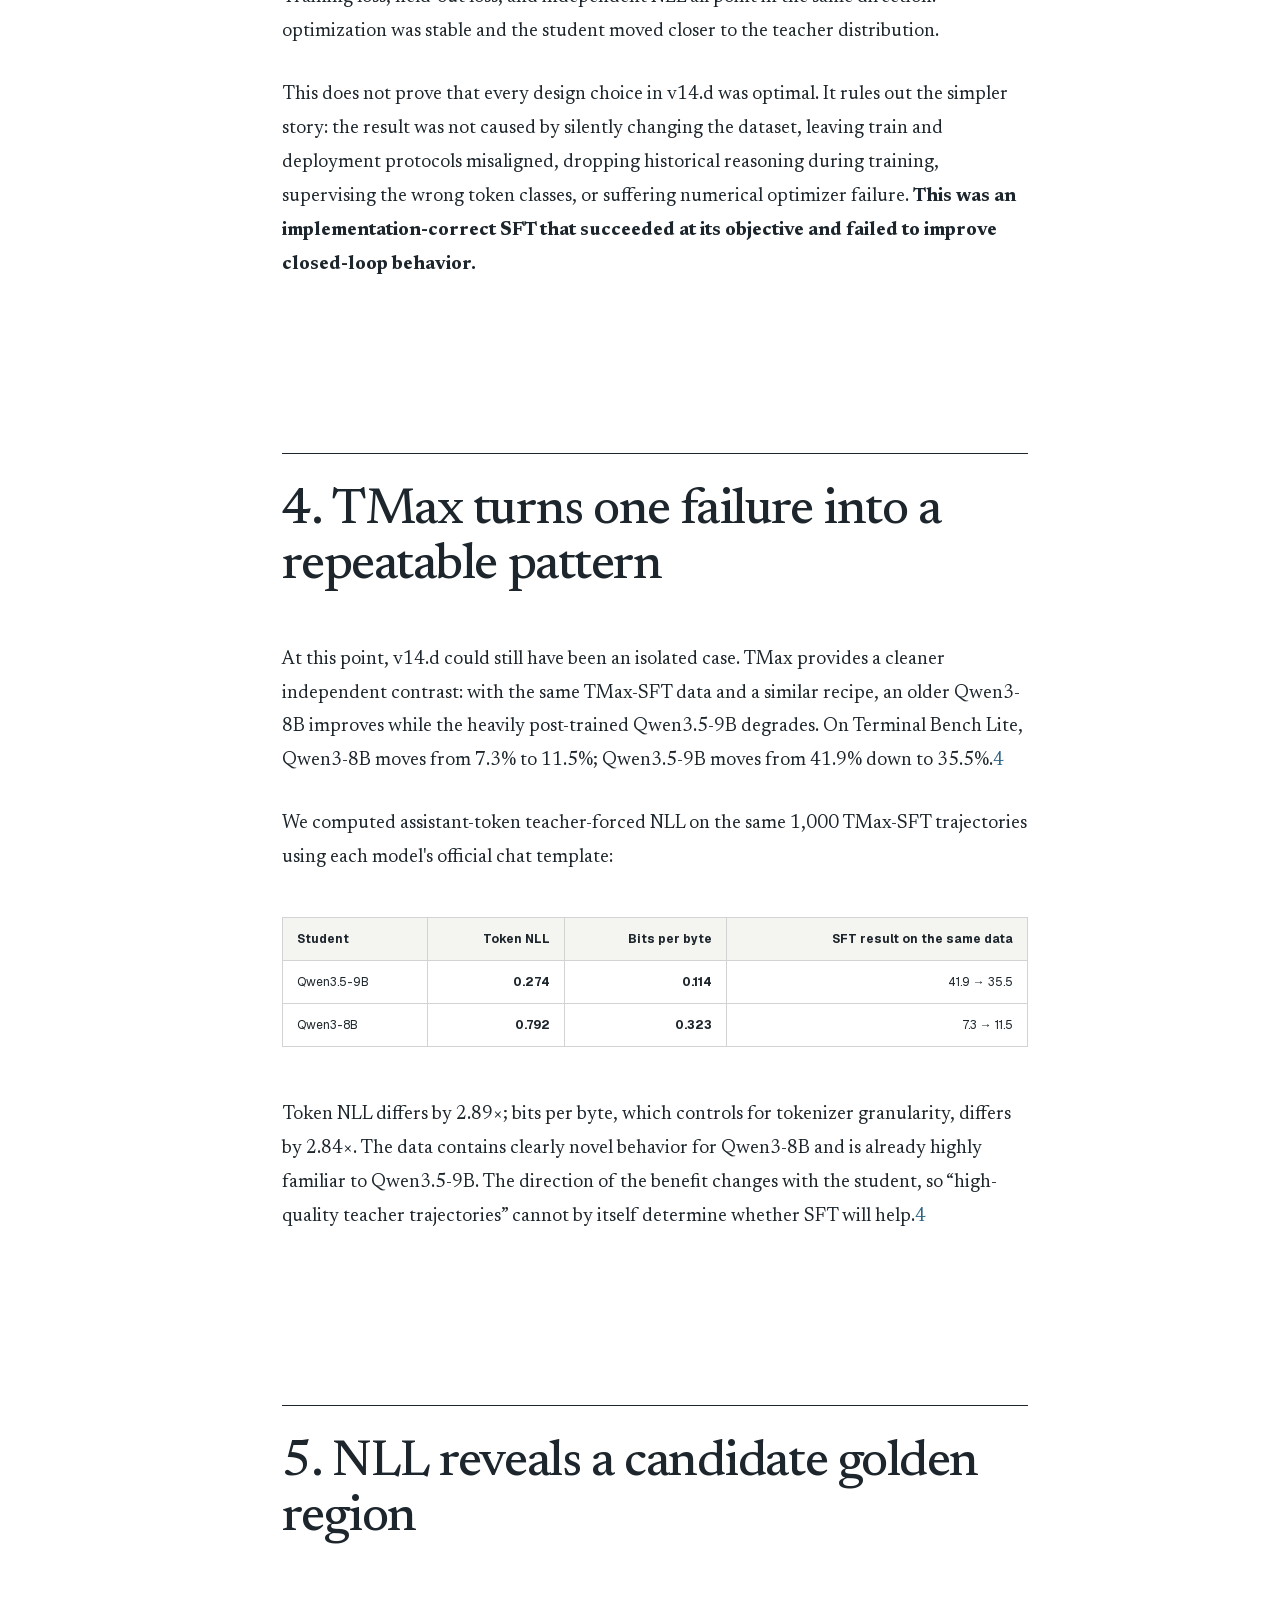
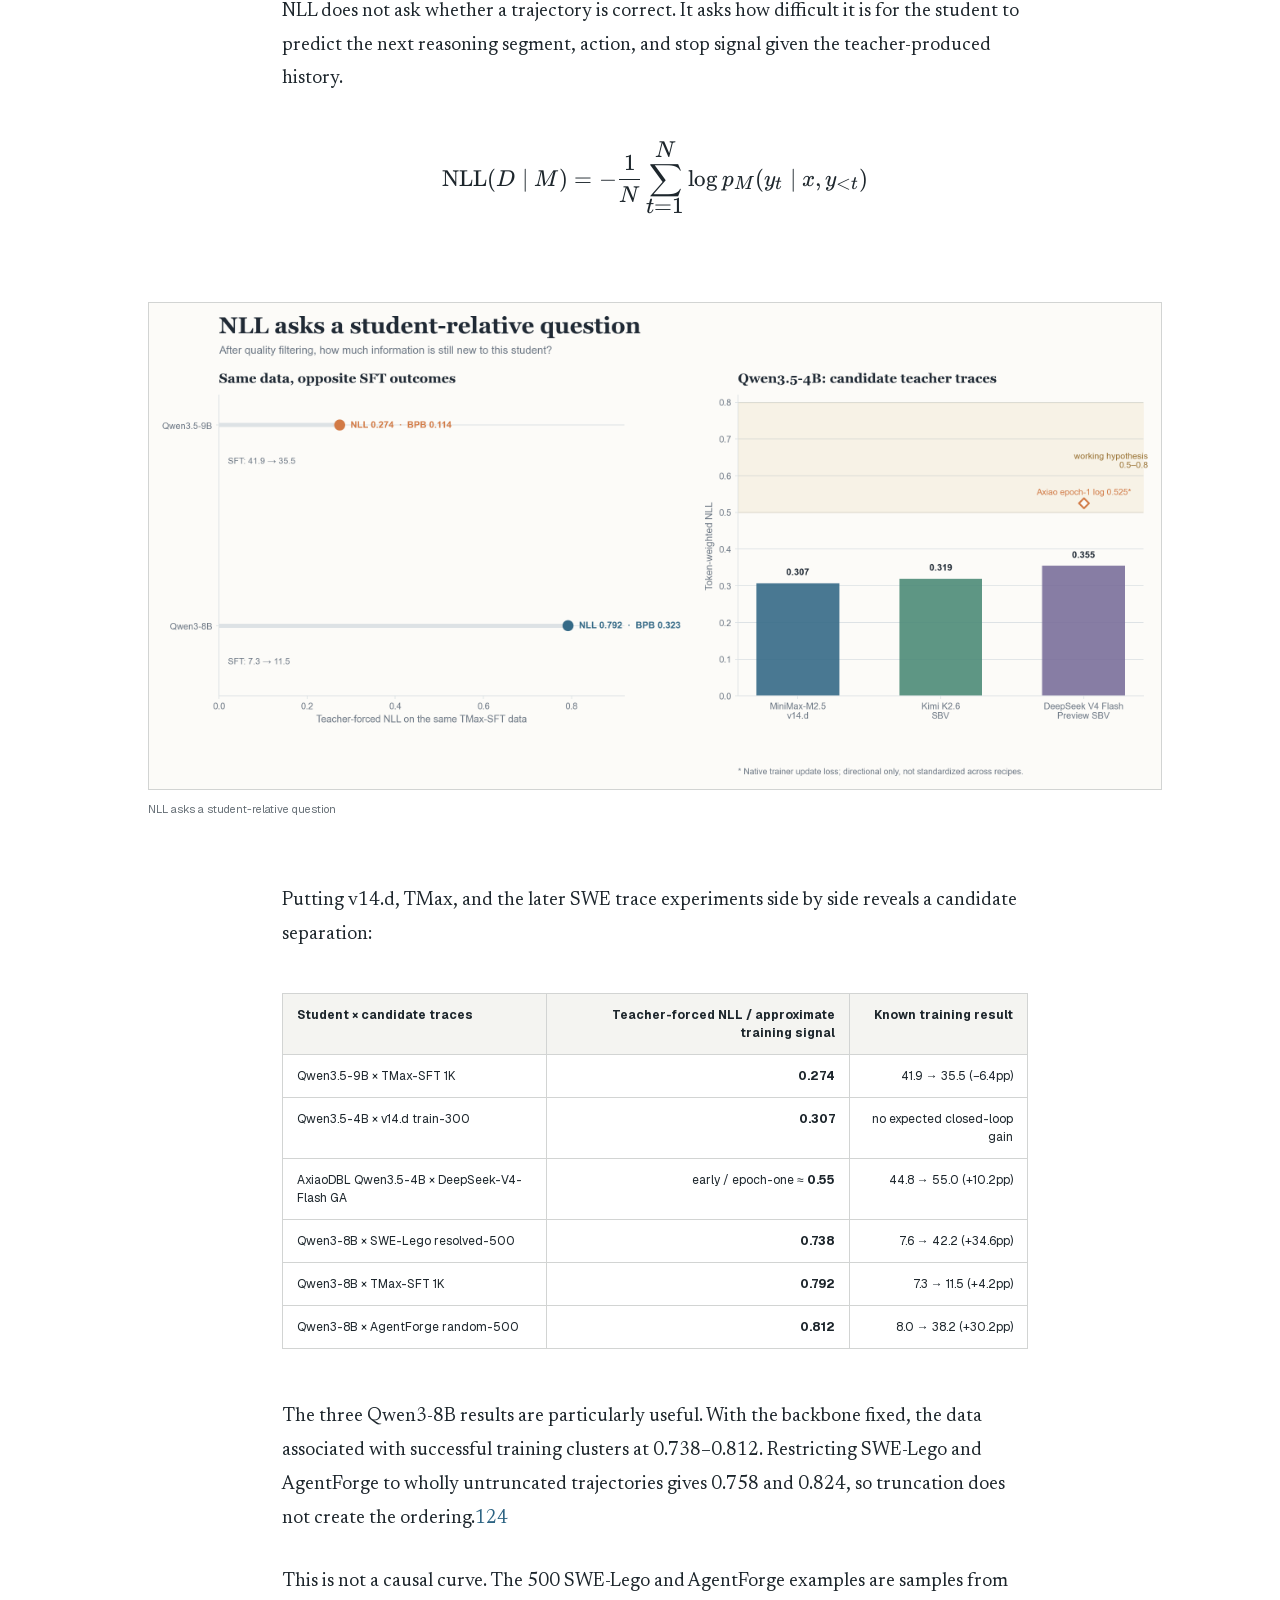
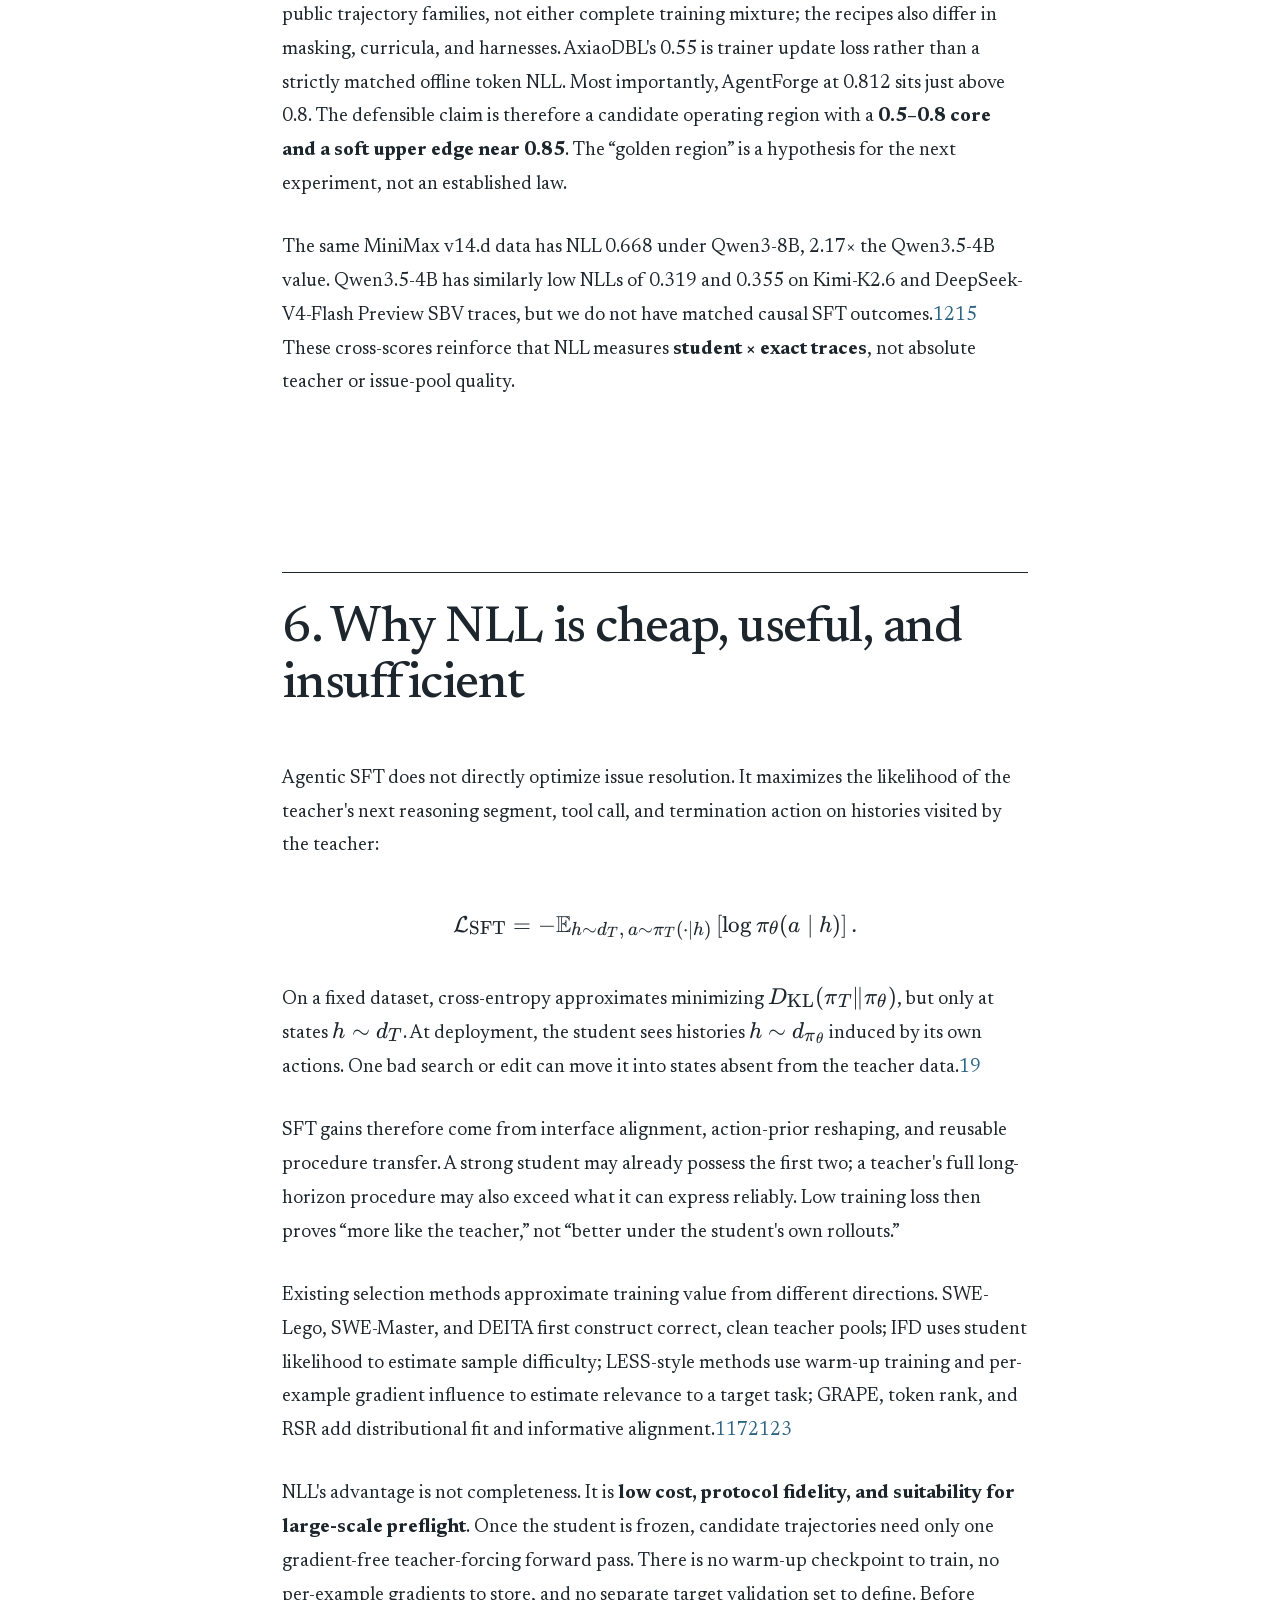
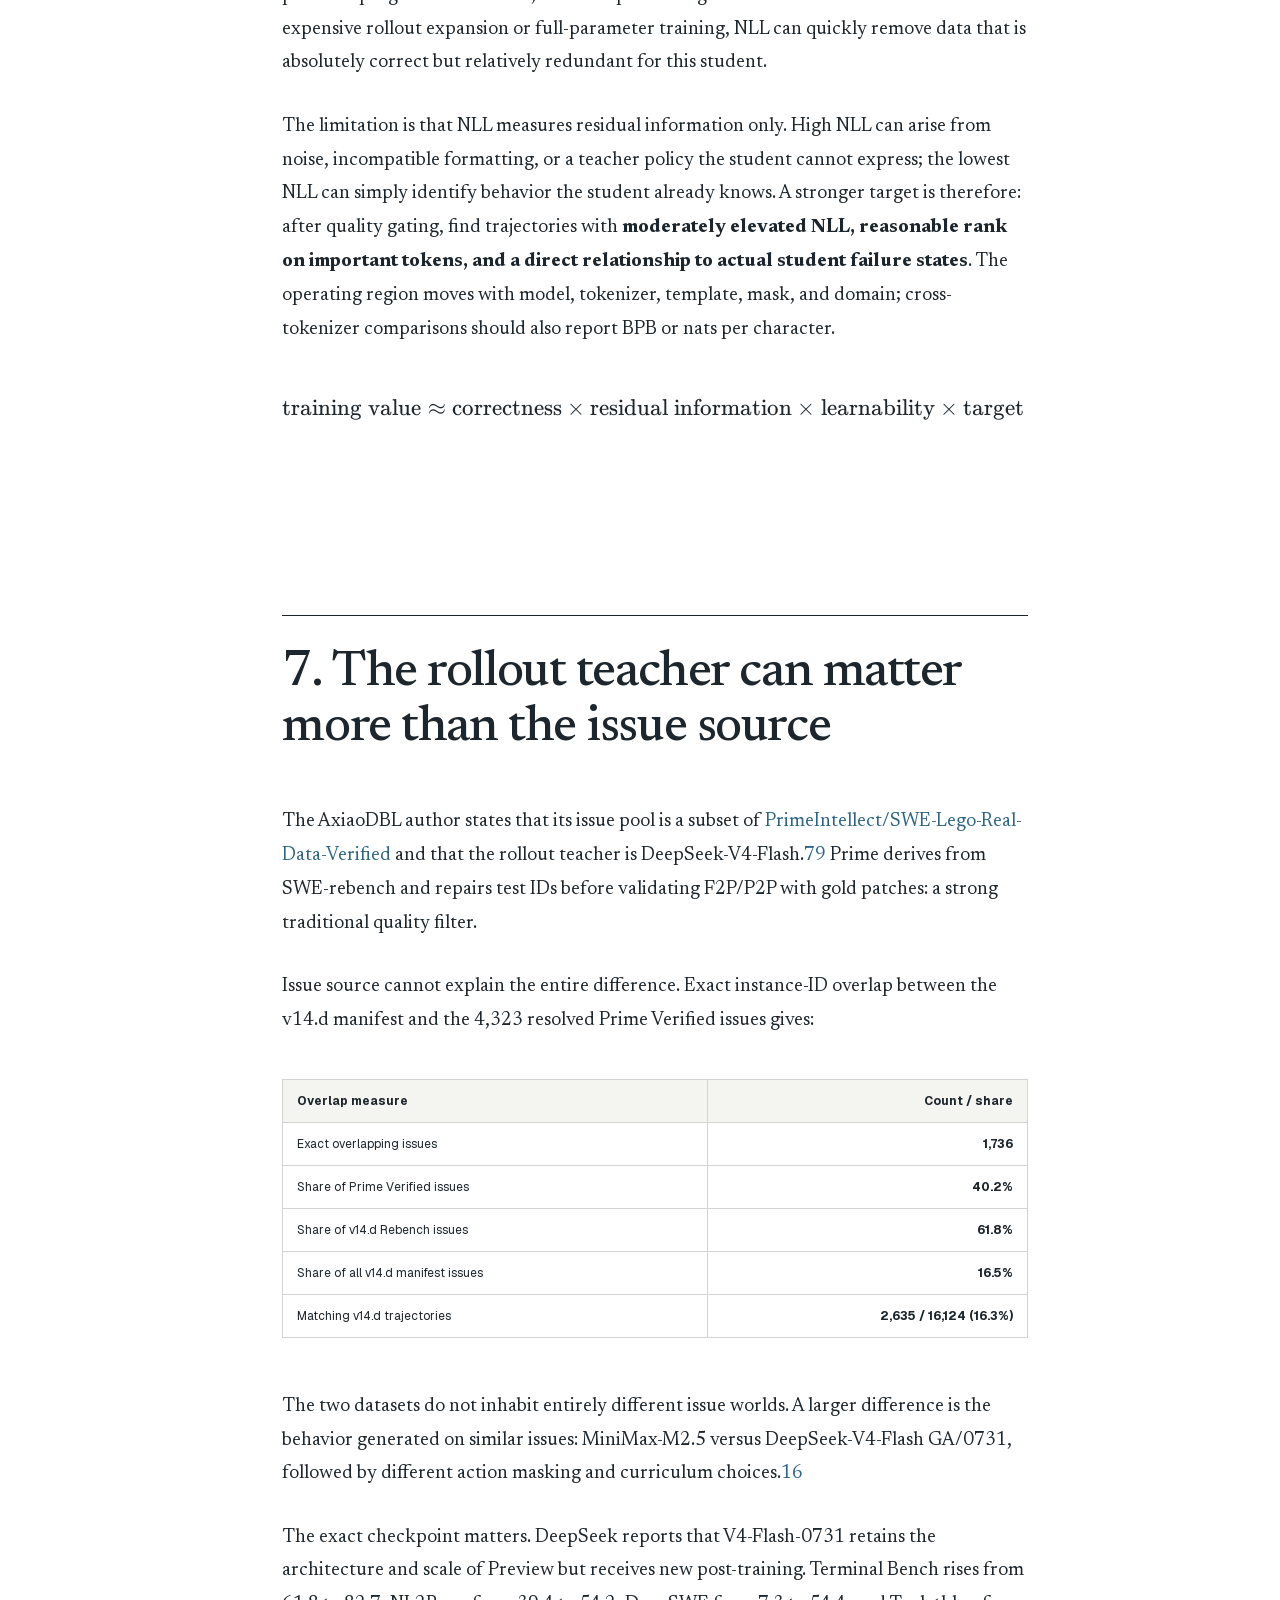
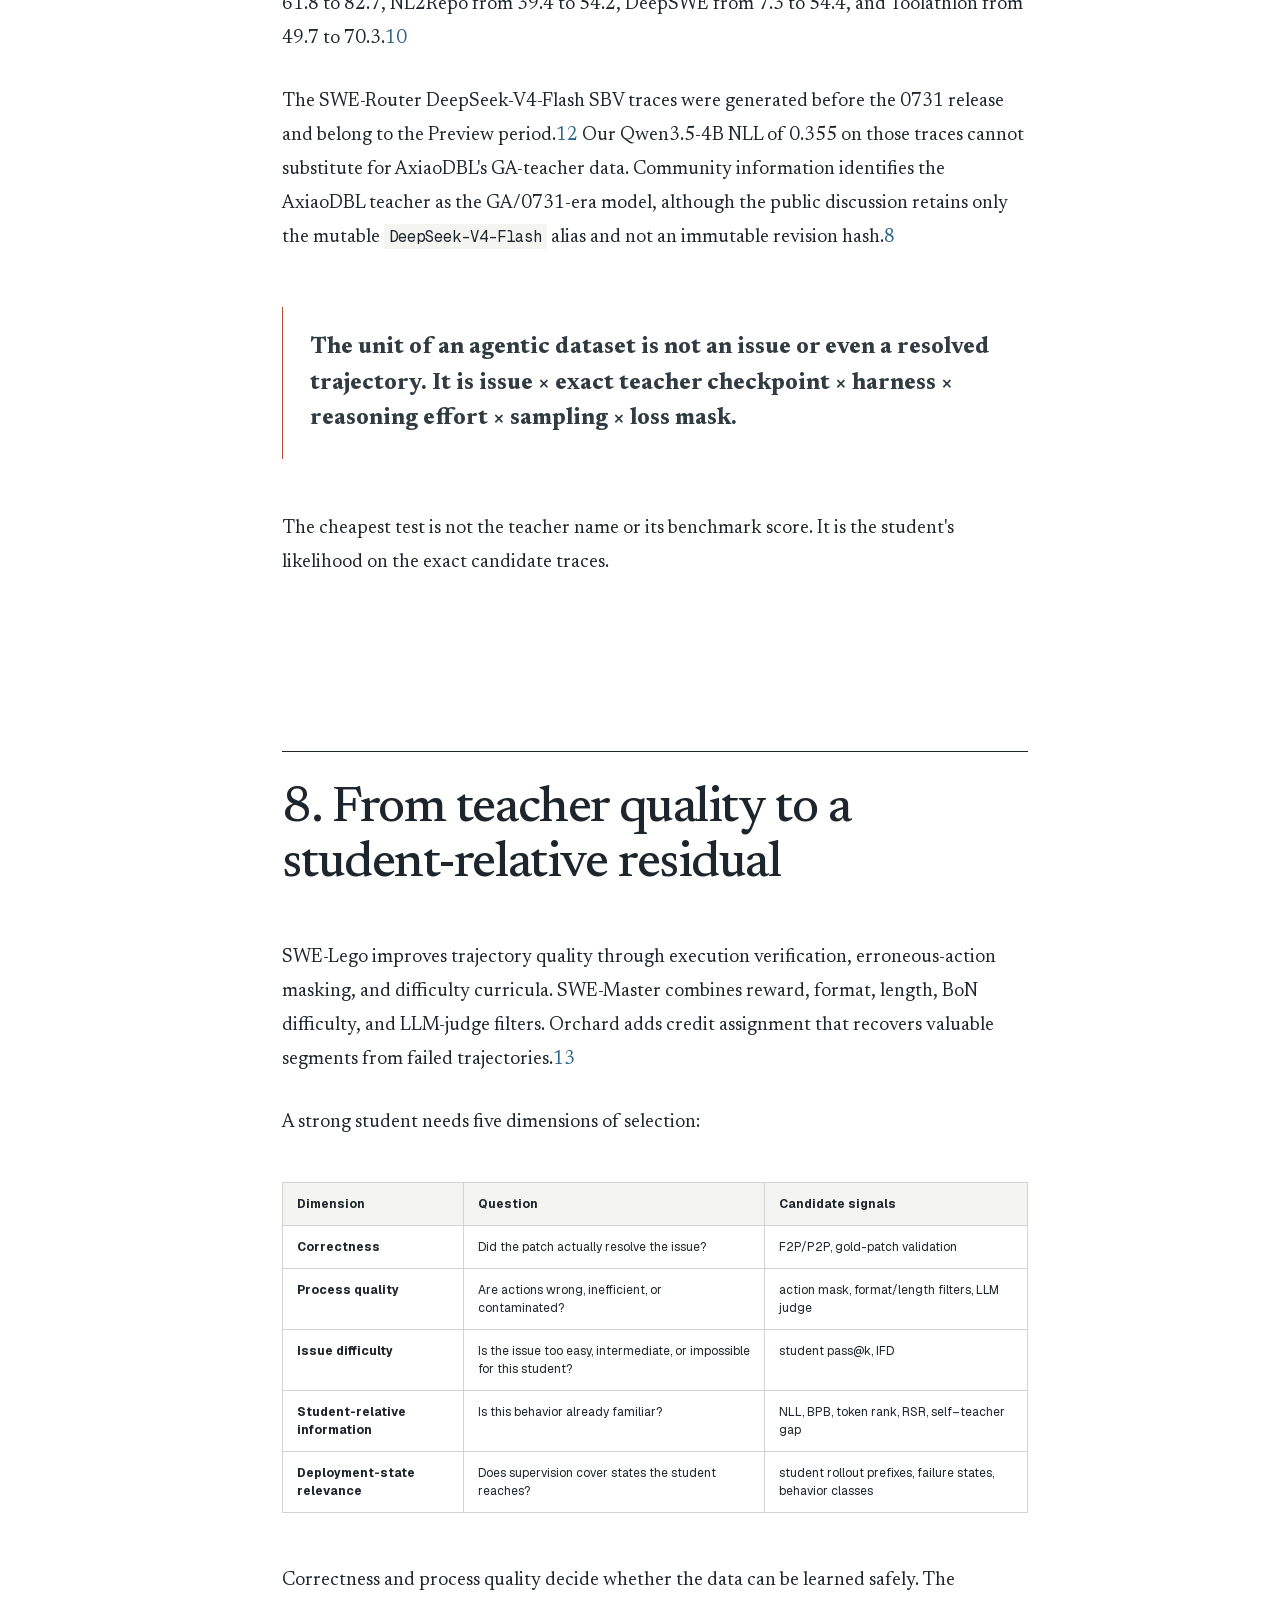
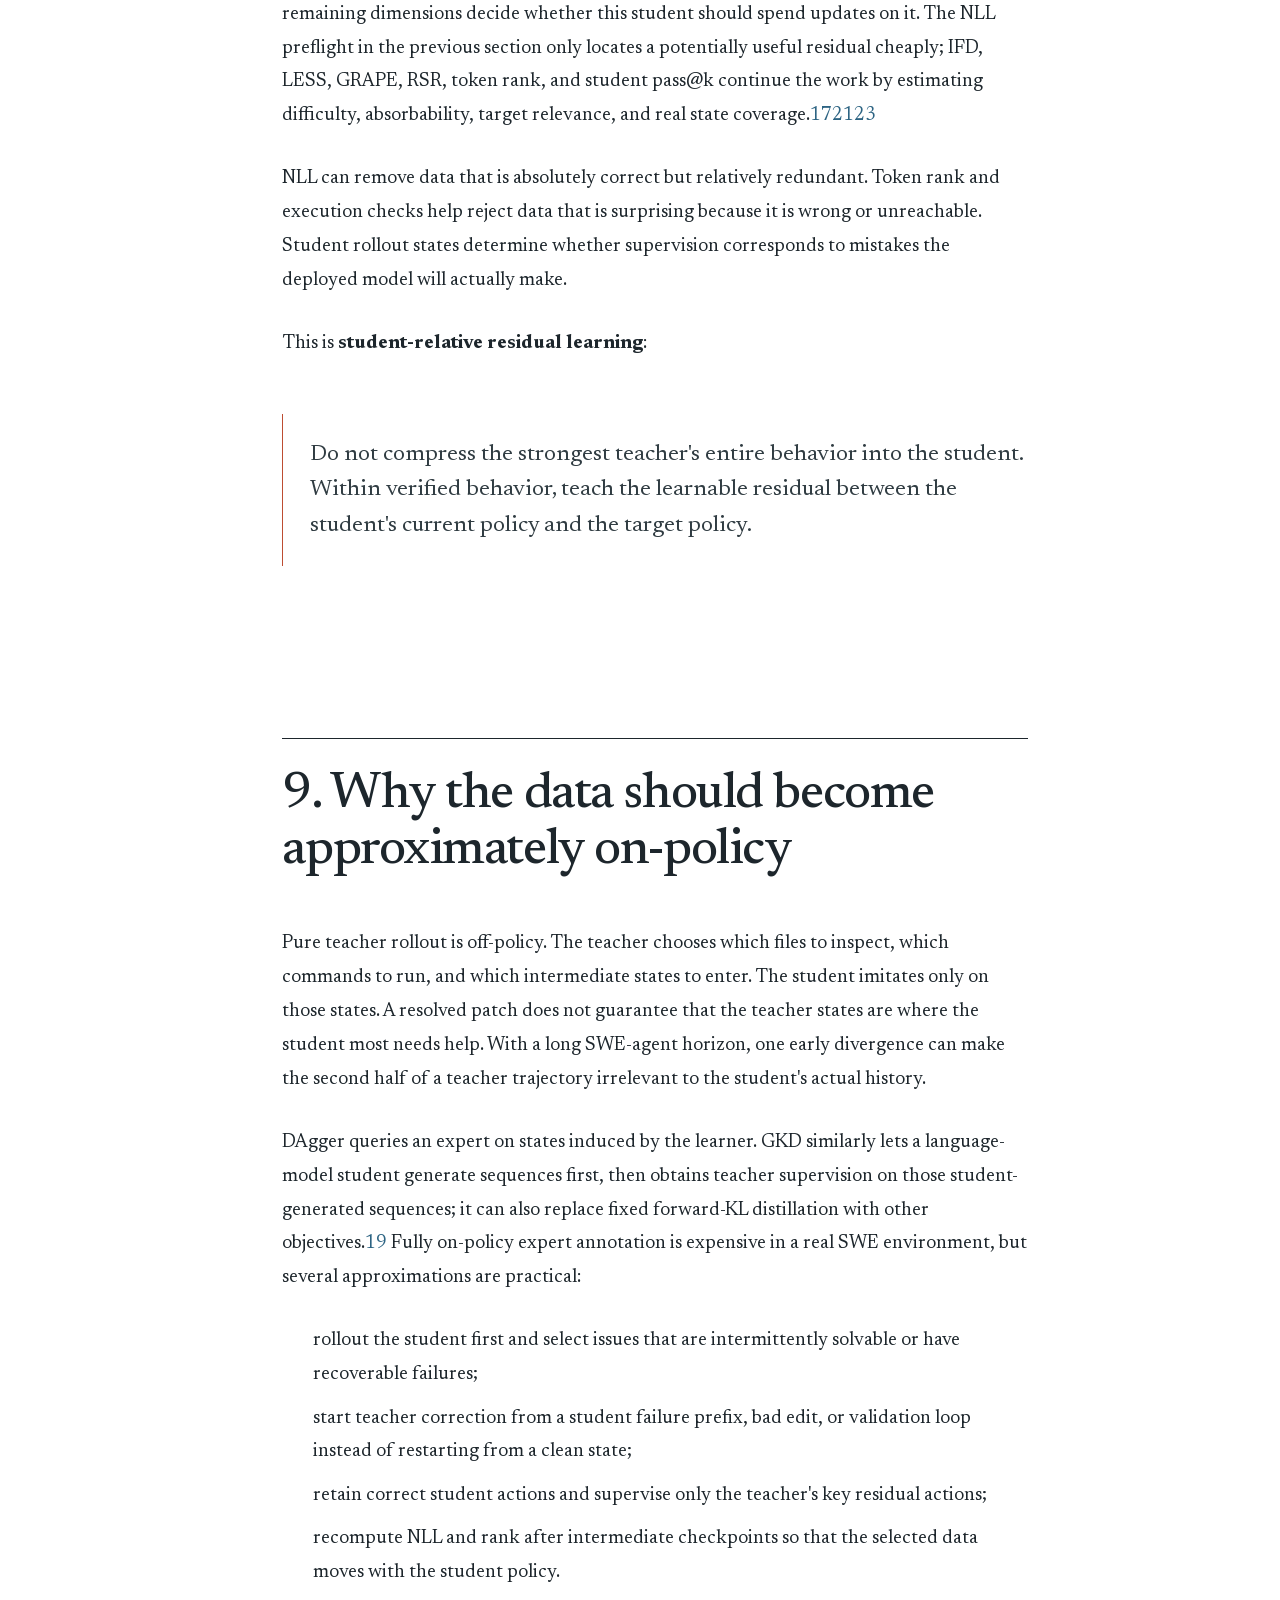
==== commit 822ec447: "Publish restructured SFT failure narrative" ====
--- a/blog/when-sft-breaks-a-coding-agent/index.html
+++ b/blog/when-sft-breaks-a-coding-agent/index.html
@@ -1,4 +1,4 @@
-<!DOCTYPE html><html lang="en"><head><meta charSet="utf-8"/><meta name="viewport" content="width=device-width, initial-scale=1"/><link rel="stylesheet" href="/_next/static/css/index.KJvypbIn.css" data-rsc-css-href="/_next/static/css/index.KJvypbIn.css" data-precedence="vite-rsc/importer-resources"/><title>How to Fine-Tune an Already Strong SWE Agent · JiangHongwei</title><meta name="description" content="Why data selection for strong agents should move from teacher quality filtering toward student-relative residual learning."/><meta name="author" content="JiangHongwei"/><link rel="author" href="mailto:syhdsgwater@foxmail.com"/><meta property="og:title" content="How to Fine-Tune an Already Strong SWE Agent"/><meta property="og:description" content="From teacher-centric quality filtering to student-relative residual learning."/><meta property="og:type" content="article"/><meta property="article:published_time" content="2026-08-31T00:00:00.000Z"/><meta name="twitter:card" content="summary"/><meta name="twitter:title" content="JiangHongwei — Frontier Learning Field Notes"/><meta name="twitter:description" content="Experiments on frontier learning systems and software-engineering agents."/><link rel="icon" href="/icon.svg?9ac85f8052597596" sizes="any" type="image/svg+xml"/><link rel="canonical" href="https://syhdsgwater.github.io/en/notes/student-relative-residual-learning"/><link rel="alternate" hrefLang="en" href="https://syhdsgwater.github.io/en/notes/student-relative-residual-learning"/><link rel="alternate" hrefLang="zh-CN" href="https://syhdsgwater.github.io/zh/notes/student-relative-residual-learning"/>
+<!DOCTYPE html><html lang="en"><head><meta charSet="utf-8"/><meta name="viewport" content="width=device-width, initial-scale=1"/><link rel="stylesheet" href="/_next/static/css/index.CeJXJ1c4.css" data-rsc-css-href="/_next/static/css/index.CeJXJ1c4.css" data-precedence="vite-rsc/importer-resources"/><title>How to Fine-Tune an Already Strong SWE Agent · JiangHongwei</title><meta name="description" content="Why data selection for strong agents should move from teacher quality filtering toward student-relative residual learning."/><meta name="author" content="JiangHongwei"/><link rel="author" href="mailto:syhdsgwater@foxmail.com"/><meta property="og:title" content="How to Fine-Tune an Already Strong SWE Agent"/><meta property="og:description" content="From teacher-centric quality filtering to student-relative residual learning."/><meta property="og:type" content="article"/><meta property="article:published_time" content="2026-08-31T00:00:00.000Z"/><meta name="twitter:card" content="summary"/><meta name="twitter:title" content="JiangHongwei — Frontier Learning Field Notes"/><meta name="twitter:description" content="Experiments on frontier learning systems and software-engineering agents."/><link rel="icon" href="/icon.svg?9ac85f8052597596" sizes="any" type="image/svg+xml"/><link rel="canonical" href="https://syhdsgwater.github.io/en/notes/student-relative-residual-learning"/><link rel="alternate" hrefLang="en" href="https://syhdsgwater.github.io/en/notes/student-relative-residual-learning"/><link rel="alternate" hrefLang="zh-CN" href="https://syhdsgwater.github.io/zh/notes/student-relative-residual-learning"/>
 <link rel="preload" href="/_next/static/_vinext_fonts/geist-8ac0455e797f/geist-98bbbccb.woff2" as="font" type="font/woff2" crossorigin />
 <link rel="preload" href="/_next/static/_vinext_fonts/geist-mono-00e989178794/geist-mono-013b2f2f.woff2" as="font" type="font/woff2" crossorigin />
 <link rel="preload" href="/_next/static/_vinext_fonts/newsreader-94c054835b7e/newsreader-2415edd0.woff2" as="font" type="font/woff2" crossorigin />
@@ -170,7 +170,7 @@
 
 .__variable_newsreader_1ia8sbx { --font-serif: 'Newsreader', 'Newsreader Fallback'; }
 </style>
-</head><body class="__variable_geist_1x7d0xu __variable_geist_mono_0f4jdpq __variable_newsreader_1ia8sbx"><main class="research-page " lang="en"><header class="site-header article-site-header"><a class="brand" href="/" aria-label="JiangHongwei home"><span>JiangHongwei</span></a><nav aria-label="Primary navigation"><a href="/">All notes</a><a href="mailto:syhdsgwater@foxmail.com">Correspondence</a></nav><div class="language-switch" aria-label="Language"><a class="current-language" href="#" aria-current="page">EN</a><span aria-hidden="true">/</span><a href="/zh/notes/student-relative-residual-learning">中文</a></div></header><header class="article-hero"><div class="article-meta-line"><span>Research note</span><span>31 August 2026</span><span>8 min read</span></div><h1>How to Fine-Tune an Already Strong SWE Agent</h1><p class="article-deck">For a mature coding-agent policy, the best training data is not merely correct. It contains a learnable residual that the student will need in states it actually visits.</p><div class="article-author"><span>JiangHongwei</span><a href="mailto:syhdsgwater@foxmail.com">syhdsgwater@foxmail.com</a><span>Published 31 August 2026</span></div><div class="article-comparison" aria-label="v14.d versus AxiaoDBL"><div class="comparison-model"><p>V14.d</p><dl><div><dt>training trajectories</dt><dd>16,124</dd></div><div><dt>reported SWE-bench Verified<sup>*</sup></dt><dd>34.2%</dd></div></dl></div><div class="comparison-model comparison-model-emphasis"><p>AxiaoDBL</p><dl><div><dt>training trajectories</dt><dd>2,784</dd></div><div><dt>reported SWE-bench Verified</dt><dd>55.0%</dd></div></dl></div></div><p class="article-comparison-note"><sup>*</sup> <!-- -->Directional comparison only; evaluation protocols differ. See the evaluation note below.</p></header><div class="article-layout"><aside class="article-toc" aria-label="Contents"><p>Contents</p><ol><li><a href="#1-why-we-believed-in-sft">1. Why we believed in SFT</a></li><li><a href="#2-the-turn-a-strong-model-may-not-need-your-sft-data">2. The turn: a strong model may not need your SFT data</a></li><li><a href="#3-what-sft-actually-learns">3. What SFT actually learns</a></li><li><a href="#4-v14-d-a-16k-dataset-that-looked-healthy">4. v14.d: a 16K dataset that looked healthy</a></li><li><a href="#5-nll-provides-a-second-clue">5. NLL provides a second clue</a></li><li><a href="#6-the-rollout-teacher-can-matter-more-than-the-issue-source">6. The rollout teacher can matter more than the issue source</a></li><li><a href="#7-from-teacher-quality-to-a-student-relative-residual">7. From teacher quality to a student-relative residual</a></li><li><a href="#8-why-the-data-should-become-approximately-on-policy">8. Why the data should become approximately on-policy</a></li><li><a href="#9-a-cheap-preflight-before-training">9. A cheap preflight before training</a></li><li><a href="#10-next-step-coming-soon">10. Next step — Coming soon</a></li><li><a href="#conclusion">Conclusion</a></li><li><a href="#method-notes">Method notes</a></li><li><a href="#references">References</a></li></ol></aside><article class="article-body"><p>Training a weak SWE agent is a familiar problem: collect correct trajectories, remove bad actions, and run supervised fine-tuning. Training an agent that is already strong is a different problem.</p>
+</head><body class="__variable_geist_1x7d0xu __variable_geist_mono_0f4jdpq __variable_newsreader_1ia8sbx"><main class="research-page " lang="en"><header class="site-header article-site-header"><a class="brand" href="/" aria-label="JiangHongwei home"><span>JiangHongwei</span></a><nav aria-label="Primary navigation"><a href="/">All notes</a><a href="mailto:syhdsgwater@foxmail.com">Correspondence</a></nav><div class="language-switch" aria-label="Language"><a class="current-language" href="#" aria-current="page">EN</a><span aria-hidden="true">/</span><a href="/zh/notes/student-relative-residual-learning">中文</a></div></header><header class="article-hero"><div class="article-meta-line"><span>Research note</span><span>31 August 2026</span><span>8 min read</span></div><h1>How to Fine-Tune an Already Strong SWE Agent</h1><p class="article-deck">For a mature coding-agent policy, the best training data is not merely correct. It contains a learnable residual that the student will need in states it actually visits.</p><div class="article-author"><span>JiangHongwei</span><a href="mailto:syhdsgwater@foxmail.com">syhdsgwater@foxmail.com</a><span>Published 31 August 2026</span></div><div class="article-comparison" aria-label="v14.d versus AxiaoDBL"><div class="comparison-model"><p>V14.d</p><dl><div><dt>training trajectories</dt><dd>16,124</dd></div><div><dt>reported SWE-bench Verified<sup>*</sup></dt><dd>34.2%</dd></div></dl></div><div class="comparison-model comparison-model-emphasis"><p>AxiaoDBL</p><dl><div><dt>training trajectories</dt><dd>2,784</dd></div><div><dt>reported SWE-bench Verified</dt><dd>55.0%</dd></div></dl></div></div><p class="article-comparison-note"><sup>*</sup> <!-- -->Directional comparison only; evaluation protocols differ. See the evaluation note below.</p></header><div class="article-layout"><aside class="article-toc" aria-label="Contents"><p>Contents</p><ol><li><a href="#1-background-why-v14-d-should-have-worked">1. Background: why v14.d should have worked</a></li><li><a href="#2-v14-d-healthy-training-no-better-policy">2. v14.d: healthy training, no better policy</a></li><li><a href="#3-a-forensic-audit-found-no-bug-that-explained-the-result">3. A forensic audit found no bug that explained the result</a></li><li><a href="#4-tmax-turns-one-failure-into-a-repeatable-pattern">4. TMax turns one failure into a repeatable pattern</a></li><li><a href="#5-nll-reveals-a-candidate-golden-region">5. NLL reveals a candidate golden region</a></li><li><a href="#6-why-nll-is-cheap-useful-and-insufficient">6. Why NLL is cheap, useful, and insufficient</a></li><li><a href="#7-the-rollout-teacher-can-matter-more-than-the-issue-source">7. The rollout teacher can matter more than the issue source</a></li><li><a href="#8-from-teacher-quality-to-a-student-relative-residual">8. From teacher quality to a student-relative residual</a></li><li><a href="#9-why-the-data-should-become-approximately-on-policy">9. Why the data should become approximately on-policy</a></li><li><a href="#10-a-cheap-preflight-before-training">10. A cheap preflight before training</a></li><li><a href="#11-next-step-coming-soon">11. Next step — Coming soon</a></li><li><a href="#conclusion">Conclusion</a></li><li><a href="#method-notes">Method notes</a></li><li><a href="#references">References</a></li></ol></aside><article class="article-body"><p>Training a weak SWE agent is a familiar problem: collect correct trajectories, remove bad actions, and run supervised fine-tuning. Training an agent that is already strong is a different problem.</p>
 <p>Traditional filtering asks: <strong>Is this a good trajectory?</strong></p>
 <p>We also need to ask: <strong>Does this good trajectory still contain anything new for this student?</strong></p>
 <p>The argument of this note is that data selection for heavily post-trained, behaviorally mature SWE agents should move from <strong>teacher-centric quality filtering</strong> toward <strong>student-relative residual learning</strong>. Data quality is no longer only an intrinsic property of a trajectory. It is a property of the interaction between the data, the current student, and the states that student will actually visit.</p>
@@ -178,41 +178,56 @@
 <blockquote>
 <p><strong>Quality filtering asks whether a trajectory is worth teaching to any model. Residual learning asks which parts are still worth teaching to this student.</strong></p>
 </blockquote>
-<h2 id="1-why-we-believed-in-sft"><a class="heading-anchor" href="#1-why-we-believed-in-sft" aria-label="Link to 1. Why we believed in SFT">#</a>1. Why we believed in SFT</h2>
-<p>Recent SWE-agent research offers a remarkably consistent lesson: SFT is often the most cost-effective stage of capability growth for a small model.</p>
-<p>Using high-quality data, erroneous-action masking, and a difficulty curriculum, SWE-Lego reaches 42.2% and 52.6% on SWE-bench Verified with Qwen3-8B and Qwen3-32B. TTS@16 raises those scores to 49.6% and 58.8%.<a href="https://arxiv.org/abs/2601.01426" target="_blank" rel="noreferrer">1</a> Orchard&#x27;s Qwen3-30B-A3B-Thinking reaches 64.3% after SFT and 67.5% after RL; in that setting, most of the capability is established by SFT and RL contributes the final few points.<a href="https://microsoft.github.io/Orchard/" target="_blank" rel="noreferrer">2</a> SWE-Master similarly combines teacher rollout, data cleaning, long-horizon SFT, execution-feedback RL, and inference scaling in a single pipeline.<a href="https://arxiv.org/abs/2602.03411" target="_blank" rel="noreferrer">3</a></p>
-<p>These results established today&#x27;s teacher-centric recipe:</p>
-<ol>
-<li>sample issues from pools such as SWE-rebench, SWE-smith, and Scale-SWE;</li>
-<li>run a strong teacher in a real container;</li>
-<li>retain trajectories that pass tests and protocol checks;</li>
-<li>mask incorrect or inefficient actions and organize the data by difficulty or length;</li>
-<li>add RL or test-time scaling after SFT.<a href="https://microsoft.github.io/Orchard/" target="_blank" rel="noreferrer">1</a><a href="https://arxiv.org/abs/2602.03411" target="_blank" rel="noreferrer">3</a></li>
-</ol>
-<p>For a weak student, this works well because the set of correct teacher trajectories overlaps heavily with the set of behaviors the student has not learned. For a strong base agent, those sets separate: the fact that a teacher can execute a trajectory does not imply that the student cannot, and the fact that the student fails does not imply that a full teacher trajectory is the most learnable form of supervision.</p>
-<h2 id="2-the-turn-a-strong-model-may-not-need-your-sft-data"><a class="heading-anchor" href="#2-the-turn-a-strong-model-may-not-need-your-sft-data" aria-label="Link to 2. The turn: a strong model may not need your SFT data">#</a>2. The turn: a strong model may not need your SFT data</h2>
-<p>TMax provides an unusually clean contrast. With the same TMax-SFT data and a similar recipe, an older Qwen3-8B improves, while the heavily post-trained Qwen3.5-9B degrades. On Terminal Bench Lite, Qwen3-8B moves from 7.3% to 11.5%; Qwen3.5-9B moves from 41.9% down to 35.5%. TMax argues that Qwen3.5 already has a mature terminal-agent policy, so the new information in weaker-teacher imitation data cannot compensate for policy drift.<a href="https://wai-org.com/blog/tmax/" target="_blank" rel="noreferrer">4</a></p>
+<h2 id="1-background-why-v14-d-should-have-worked"><a class="heading-anchor" href="#1-background-why-v14-d-should-have-worked" aria-label="Link to 1. Background: why v14.d should have worked">#</a>1. Background: why v14.d should have worked</h2>
+<p>Recent SWE-agent research offers a remarkably consistent lesson: SFT is often the most cost-effective stage of capability growth for a small model. SWE-Lego reaches 42.2% and 52.6% on SWE-bench Verified with Qwen3-8B and Qwen3-32B using high-quality data, erroneous-action masking, and a difficulty curriculum. Orchard&#x27;s Qwen3-30B-A3B-Thinking reaches 64.3% after SFT and 67.5% after RL. SWE-Master similarly combines teacher rollout, data cleaning, long-horizon SFT, execution-feedback RL, and inference scaling in one pipeline.<a href="https://microsoft.github.io/Orchard/" target="_blank" rel="noreferrer">1</a><a href="https://arxiv.org/abs/2602.03411" target="_blank" rel="noreferrer">3</a></p>
+<p>These results established the standard teacher-centric recipe: sample recent issues, run a strong teacher in a real container, retain trajectories that pass tests and protocol checks, mask incorrect or inefficient actions, and organize the remainder by difficulty, length, or reward.</p>
+<p>v14.d followed that recipe. It used successful MiniMax-M2.5 trajectories from Orchard-SWE. The final set contains 16,124 trajectories covering 10,551 manifest issues: 72.8% from Scale-SWE and 27.2% from SWE-rebench. Filtering required external resolution, a valid protocol, no Git-history leakage, no test contamination, and no explicit unresolved self-test failure. Training retained full thinking and multi-turn observations.<a href="/supplements/v14d_protocol_loss_mask_audit_20260901.md">2</a></p>
+<p>By conventional standards, this was ideal data: real issues, real execution, a strong teacher, successful trajectories, and full long-horizon context. We expected it to make Qwen3.5-4B a better SWE agent.</p>
+<h2 id="2-v14-d-healthy-training-no-better-policy"><a class="heading-anchor" href="#2-v14-d-healthy-training-no-better-policy" aria-label="Link to 2. v14.d: healthy training, no better policy">#</a>2. v14.d: healthy training, no better policy</h2>
+<p>We ran full-parameter SFT on Qwen3.5-4B with 64K context, two epochs, global batch size 32, and a peak learning rate of 1e-5. The complete 1,008-step W&amp;B history looks entirely normal: mean update loss is 0.243, the final 50-step mean is 0.214, held-out loss falls from 0.2646 to 0.2541, and every recorded loss and gradient norm is finite.<a href="https://wandb.ai/syhdsg-jvlei/qwen35-swe-sft-v14d/runs/qwen35-4b-sft-v14d-promptfix-lr1e5-20260814" target="_blank" rel="noreferrer">5</a></p>
+<p><span class="article-figure"><img src="/images/student-relative-residual-learning/fig1_v14d_training_log.png" alt="SFT v14.d training log" loading="lazy"/><span class="figure-caption">SFT v14.d training log</span></span></p>
+<p>Independent teacher forcing confirms that the model learned the training distribution. Base-model token NLL on v14.d train-300 is 0.307 and falls to 0.211 after SFT; validation-256 falls from 0.300 to 0.252.<a href="/supplements/qwen35_4b_sft_v14d_nll_ppl_weight_interpretability_zh.md">15</a></p>
+<p>Closed-loop behavior did not deliver the expected gain. After repairing the old evaluation, the final merged 500-problem result passes 34.2%. Only 53.6% of trajectories actively submit, and 40.6% consume the full 250-turn budget. The model becomes better at predicting MiniMax-M2.5 while continuing to wander and fail to converge.<a href="/supplements/sbv500_v14d_final_distribution_20260830_zh.md">6</a></p>
+<blockquote>
+<p><strong>Evaluation scope.</strong> The 34.2% is the project&#x27;s final merged result. The first 200 problems include selective reruns, so it is not a single unbiased pass@1 run. The uniformly configured problems 301–500 pass at 30.0%. This limits leaderboard comparability, but it does not remove the behavioral evidence in the low submit rate and high turn-cap rate.<a href="/supplements/sbv500_v14d_final_distribution_20260830_zh.md">6</a></p>
+</blockquote>
+<p>Our first suspicion was not that the data was too familiar to a strong student. It was more mundane: <strong>was there a hidden bug in the data, prompt, chat template, loss mask, or training recipe?</strong></p>
+<h2 id="3-a-forensic-audit-found-no-bug-that-explained-the-result"><a class="heading-anchor" href="#3-a-forensic-audit-found-no-bug-that-explained-the-result" aria-label="Link to 3. A forensic audit found no bug that explained the result">#</a>3. A forensic audit found no bug that explained the result</h2>
+<p>We rechecked the full chain.<a href="/supplements/v14d_protocol_loss_mask_audit_20260901.md">26</a></p>
+<div class="table-scroll"><table><thead><tr><th>Audit layer</th><th>What we checked</th><th>Result</th></tr></thead><tbody><tr><td>Data selection</td><td>resolution, leakage, test contamination, split isolation, frozen hashes</td><td>passed</td></tr><tr><td>Action protocol</td><td>whether training prompts and the deployed harness both required one action per turn</td><td>passed</td></tr><tr><td>Chat template</td><td>full thinking, multi-turn observations, and historical assistant reasoning</td><td>passed</td></tr><tr><td>Loss mask</td><td>which tokens were supervised and whether assistant terminators were omitted</td><td>passed</td></tr><tr><td>Optimization</td><td>loss, held-out loss, gradient norms, checkpoints, and the actual run config</td><td>passed</td></tr></tbody></table></div>
+<h3 id="data-protocol-v14-c-to-v14-d-changed-one-contract">Data protocol: v14.c to v14.d changed one contract</h3>
+<p>v14.c had already completed strict selection and full-corpus structural audits, but the original Orchard first-user prompt still said “at least one command,” while the exported mini-swe harness accepted exactly one action per turn. v14.d did not reselect more favorable data or rewrite teacher behavior. On the frozen v14.c split, it changed each first user message to require <strong>exactly one <code>&lt;think&gt;...&lt;/think&gt;</code> block and exactly one shell action inside one bash block</strong>.</p>
+<p>Issue selection, all 745,175 training assistant turns, all 11,624 validation assistant turns, and every assistant/observation body remained unchanged. The builder pinned source hashes, failed closed on unrecognized prompt shapes, rewrote all 16,124/256 rows, and verified one balanced native think block per assistant turn.<a href="/supplements/v14d_protocol_loss_mask_audit_20260901.md">26</a></p>
+<h3 id="chat-template-and-loss-mask-training-retained-historical-reasoning">Chat template and loss mask: training retained historical reasoning</h3>
+<p>Training used the installed MS-SWIFT template with <code>preserve_thinking=true</code> and <code>loss_scale=default</code>. We re-encoded early examples and the largest serialized examples, comparing frozen ChatML against trainer output token by token. Across 32 audited rows, input IDs and label masks matched exactly. System, user, and tool observations were context only; <strong>each assistant turn&#x27;s reasoning, action body, and <code>&lt;|im_end|&gt;\n</code> were supervised</strong>.<a href="/supplements/v14d_protocol_loss_mask_audit_20260901.md">26</a></p>
+<p>There was a real chat-template bug, but it belonged to the <strong>old evaluation path</strong>: later turns omitted historical assistant reasoning from context. The repaired evaluation preserves that reasoning. Training data and the training loss mask never used the faulty path, and low submission plus high turn-cap behavior persisted after the repair.<a href="/supplements/v14d_protocol_loss_mask_audit_20260901.md">6</a></p>
+<h3 id="training-recipe-the-likelihood-objective-was-optimized-stably">Training recipe: the likelihood objective was optimized stably</h3>
+<p>The completed run used 8×B300, BF16, Flash Attention 2, ZeRO-3, gradient checkpointing, 64K without packing, global batch 32, cosine decay, and peak LR 1e-5. These facts come from the actual W&amp;B run config, not from later launcher defaults.<a href="https://wandb.ai/syhdsg-jvlei/qwen35-swe-sft-v14d/runs/qwen35-4b-sft-v14d-promptfix-lr1e5-20260814" target="_blank" rel="noreferrer">5</a> Training loss, held-out loss, and independent NLL all point in the same direction: optimization was stable and the student moved closer to the teacher distribution.</p>
+<p>This does not prove that every design choice in v14.d was optimal. It rules out the simpler story: the result was not caused by silently changing the dataset, leaving train and deployment protocols misaligned, dropping historical reasoning during training, supervising the wrong token classes, or suffering numerical optimizer failure. <strong>This was an implementation-correct SFT that succeeded at its objective and failed to improve closed-loop behavior.</strong></p>
+<h2 id="4-tmax-turns-one-failure-into-a-repeatable-pattern"><a class="heading-anchor" href="#4-tmax-turns-one-failure-into-a-repeatable-pattern" aria-label="Link to 4. TMax turns one failure into a repeatable pattern">#</a>4. TMax turns one failure into a repeatable pattern</h2>
+<p>At this point, v14.d could still have been an isolated case. TMax provides a cleaner independent contrast: with the same TMax-SFT data and a similar recipe, an older Qwen3-8B improves while the heavily post-trained Qwen3.5-9B degrades. On Terminal Bench Lite, Qwen3-8B moves from 7.3% to 11.5%; Qwen3.5-9B moves from 41.9% down to 35.5%.<a href="https://wai-org.com/blog/tmax/" target="_blank" rel="noreferrer">4</a></p>
 <p>We computed assistant-token teacher-forced NLL on the same 1,000 TMax-SFT trajectories using each model&#x27;s official chat template:</p>
 <div class="table-scroll"><table><thead><tr><th>Student</th><th style="text-align:right">Token NLL</th><th style="text-align:right">Bits per byte</th><th style="text-align:right">SFT result on the same data</th></tr></thead><tbody><tr><td>Qwen3.5-9B</td><td style="text-align:right"><strong>0.274</strong></td><td style="text-align:right"><strong>0.114</strong></td><td style="text-align:right">41.9 → 35.5</td></tr><tr><td>Qwen3-8B</td><td style="text-align:right"><strong>0.792</strong></td><td style="text-align:right"><strong>0.323</strong></td><td style="text-align:right">7.3 → 11.5</td></tr></tbody></table></div>
-<p>Token NLL differs by 2.89×; bits per byte, which controls for tokenizer granularity, differs by 2.84×. The TMax data is clearly novel for Qwen3-8B and already highly familiar to Qwen3.5-9B. The NLL difference aligns with the opposite SFT outcomes.<a href="/supplements/qwen35_4b_sft_v14d_nll_ppl_weight_interpretability_zh.md">4</a></p>
+<p>Token NLL differs by 2.89×; bits per byte, which controls for tokenizer granularity, differs by 2.84×. The data contains clearly novel behavior for Qwen3-8B and is already highly familiar to Qwen3.5-9B. The direction of the benefit changes with the student, so “high-quality teacher trajectories” cannot by itself determine whether SFT will help.<a href="/supplements/qwen35_4b_sft_v14d_nll_ppl_weight_interpretability_zh.md">4</a></p>
+<h2 id="5-nll-reveals-a-candidate-golden-region"><a class="heading-anchor" href="#5-nll-reveals-a-candidate-golden-region" aria-label="Link to 5. NLL reveals a candidate golden region">#</a>5. NLL reveals a candidate golden region</h2>
+<p>NLL does not ask whether a trajectory is correct. It asks how difficult it is for the student to predict the next reasoning segment, action, and stop signal given the teacher-produced history.</p>
+<span class="katex-display"><span class="katex"><span class="katex-mathml"><math xmlns="http://www.w3.org/1998/Math/MathML" display="block"><semantics><mrow><mi mathvariant="normal">NLL</mi><mo>⁡</mo><mo stretchy="false">(</mo><mi>D</mi><mo>∣</mo><mi>M</mi><mo stretchy="false">)</mo><mo>=</mo><mo>−</mo><mfrac><mn>1</mn><mi>N</mi></mfrac><munderover><mo>∑</mo><mrow><mi>t</mi><mo>=</mo><mn>1</mn></mrow><mi>N</mi></munderover><mi>log</mi><mo>⁡</mo><msub><mi>p</mi><mi>M</mi></msub><mo stretchy="false">(</mo><msub><mi>y</mi><mi>t</mi></msub><mo>∣</mo><mi>x</mi><mo separator="true">,</mo><msub><mi>y</mi><mrow><mo>&lt;</mo><mi>t</mi></mrow></msub><mo stretchy="false">)</mo></mrow><annotation encoding="application/x-tex">\operatorname{NLL}(D\mid M)=-\frac{1}{N}\sum_{t=1}^{N}\log p_M(y_t\mid x,y_{&lt;t})</annotation></semantics></math></span><span class="katex-html" aria-hidden="true"><span class="base"><span class="strut" style="height:1em;vertical-align:-0.25em"></span><span class="mop"><span class="mord mathrm">NLL</span></span><span class="mopen">(</span><span class="mord mathnormal" style="margin-right:0.0278em">D</span><span class="mspace" style="margin-right:0.2778em"></span><span class="mrel">∣</span><span class="mspace" style="margin-right:0.2778em"></span></span><span class="base"><span class="strut" style="height:1em;vertical-align:-0.25em"></span><span class="mord mathnormal" style="margin-right:0.109em">M</span><span class="mclose">)</span><span class="mspace" style="margin-right:0.2778em"></span><span class="mrel">=</span><span class="mspace" style="margin-right:0.2778em"></span></span><span class="base"><span class="strut" style="height:3.0954em;vertical-align:-1.2671em"></span><span class="mord">−</span><span class="mord"><span class="mopen nulldelimiter"></span><span class="mfrac"><span class="vlist-t vlist-t2"><span class="vlist-r"><span class="vlist" style="height:1.3214em"><span style="top:-2.314em"><span class="pstrut" style="height:3em"></span><span class="mord"><span class="mord mathnormal" style="margin-right:0.109em">N</span></span></span><span style="top:-3.23em"><span class="pstrut" style="height:3em"></span><span class="frac-line" style="border-bottom-width:0.04em"></span></span><span style="top:-3.677em"><span class="pstrut" style="height:3em"></span><span class="mord"><span class="mord">1</span></span></span></span><span class="vlist-s">​</span></span><span class="vlist-r"><span class="vlist" style="height:0.686em"><span></span></span></span></span></span><span class="mclose nulldelimiter"></span></span><span class="mspace" style="margin-right:0.1667em"></span><span class="mop op-limits"><span class="vlist-t vlist-t2"><span class="vlist-r"><span class="vlist" style="height:1.8283em"><span style="top:-1.8829em;margin-left:0em"><span class="pstrut" style="height:3.05em"></span><span class="sizing reset-size6 size3 mtight"><span class="mord mtight"><span class="mord mathnormal mtight">t</span><span class="mrel mtight">=</span><span class="mord mtight">1</span></span></span></span><span style="top:-3.05em"><span class="pstrut" style="height:3.05em"></span><span><span class="mop op-symbol large-op">∑</span></span></span><span style="top:-4.3em;margin-left:0em"><span class="pstrut" style="height:3.05em"></span><span class="sizing reset-size6 size3 mtight"><span class="mord mtight"><span class="mord mathnormal mtight" style="margin-right:0.109em">N</span></span></span></span></span><span class="vlist-s">​</span></span><span class="vlist-r"><span class="vlist" style="height:1.2671em"><span></span></span></span></span></span><span class="mspace" style="margin-right:0.1667em"></span><span class="mop">lo<span style="margin-right:0.0139em">g</span></span><span class="mspace" style="margin-right:0.1667em"></span><span class="mord"><span class="mord mathnormal">p</span><span class="msupsub"><span class="vlist-t vlist-t2"><span class="vlist-r"><span class="vlist" style="height:0.3283em"><span style="top:-2.55em;margin-left:0em;margin-right:0.05em"><span class="pstrut" style="height:2.7em"></span><span class="sizing reset-size6 size3 mtight"><span class="mord mathnormal mtight" style="margin-right:0.109em">M</span></span></span></span><span class="vlist-s">​</span></span><span class="vlist-r"><span class="vlist" style="height:0.15em"><span></span></span></span></span></span></span><span class="mopen">(</span><span class="mord"><span class="mord mathnormal" style="margin-right:0.0359em">y</span><span class="msupsub"><span class="vlist-t vlist-t2"><span class="vlist-r"><span class="vlist" style="height:0.2806em"><span style="top:-2.55em;margin-left:-0.0359em;margin-right:0.05em"><span class="pstrut" style="height:2.7em"></span><span class="sizing reset-size6 size3 mtight"><span class="mord mathnormal mtight">t</span></span></span></span><span class="vlist-s">​</span></span><span class="vlist-r"><span class="vlist" style="height:0.15em"><span></span></span></span></span></span></span><span class="mspace" style="margin-right:0.2778em"></span><span class="mrel">∣</span><span class="mspace" style="margin-right:0.2778em"></span></span><span class="base"><span class="strut" style="height:1em;vertical-align:-0.25em"></span><span class="mord mathnormal">x</span><span class="mpunct">,</span><span class="mspace" style="margin-right:0.1667em"></span><span class="mord"><span class="mord mathnormal" style="margin-right:0.0359em">y</span><span class="msupsub"><span class="vlist-t vlist-t2"><span class="vlist-r"><span class="vlist" style="height:0.2806em"><span style="top:-2.55em;margin-left:-0.0359em;margin-right:0.05em"><span class="pstrut" style="height:2.7em"></span><span class="sizing reset-size6 size3 mtight"><span class="mord mtight"><span class="mrel mtight">&lt;</span><span class="mord mathnormal mtight">t</span></span></span></span></span><span class="vlist-s">​</span></span><span class="vlist-r"><span class="vlist" style="height:0.1774em"><span></span></span></span></span></span></span><span class="mclose">)</span></span></span></span></span>
 <p><span class="article-figure"><img src="/images/student-relative-residual-learning/fig2_nll_student_relative_signal.png" alt="NLL asks a student-relative question" loading="lazy"/><span class="figure-caption">NLL asks a student-relative question</span></span></p>
-<p>NLL does not ask whether a trajectory is correct. It asks how difficult it is for the student to predict the next reasoning segment, action, and stop signal, given the correct history produced by the teacher.</p>
-<span class="katex-display"><span class="katex"><span class="katex-mathml"><math xmlns="http://www.w3.org/1998/Math/MathML" display="block"><semantics><mrow><mi mathvariant="normal">NLL</mi><mo>⁡</mo><mo stretchy="false">(</mo><mi>D</mi><mo>∣</mo><mi>M</mi><mo stretchy="false">)</mo><mo>=</mo><mo>−</mo><mfrac><mn>1</mn><mi>N</mi></mfrac><munderover><mo>∑</mo><mrow><mi>t</mi><mo>=</mo><mn>1</mn></mrow><mi>N</mi></munderover><mi>log</mi><mo>⁡</mo><msub><mi>p</mi><mi>M</mi></msub><mo stretchy="false">(</mo><msub><mi>y</mi><mi>t</mi></msub><mo>∣</mo><mi>x</mi><mo separator="true">,</mo><msub><mi>y</mi><mrow><mo>&lt;</mo><mi>t</mi></mrow></msub><mo stretchy="false">)</mo></mrow><annotation encoding="application/x-tex">\operatorname{NLL}(D\mid M)=-\frac{1}{N}\sum_{t=1}^{N}\log p_M(y_t\mid x,y_{&lt;t})</annotation></semantics></math></span><span class="katex-html" aria-hidden="true"><span class="base"><span class="strut" style="height:1em;vertical-align:-0.25em"></span><span class="mop"><span class="mord mathrm">NLL</span></span><span class="mopen">(</span><span class="mord mathnormal" style="margin-right:0.0278em">D</span><span class="mspace" style="margin-right:0.2778em"></span><span class="mrel">∣</span><span class="mspace" style="margin-right:0.2778em"></span></span><span class="base"><span class="strut" style="height:1em;vertical-align:-0.25em"></span><span class="mord mathnormal" style="margin-right:0.109em">M</span><span class="mclose">)</span><span class="mspace" style="margin-right:0.2778em"></span><span class="mrel">=</span><span class="mspace" style="margin-right:0.2778em"></span></span><span class="base"><span class="strut" style="height:3.0954em;vertical-align:-1.2671em"></span><span class="mord">−</span><span class="mord"><span class="mopen nulldelimiter"></span><span class="mfrac"><span class="vlist-t vlist-t2"><span class="vlist-r"><span class="vlist" style="height:1.3214em"><span style="top:-2.314em"><span class="pstrut" style="height:3em"></span><span class="mord"><span class="mord mathnormal" style="margin-right:0.109em">N</span></span></span><span style="top:-3.23em"><span class="pstrut" style="height:3em"></span><span class="frac-line" style="border-bottom-width:0.04em"></span></span><span style="top:-3.677em"><span class="pstrut" style="height:3em"></span><span class="mord"><span class="mord">1</span></span></span></span><span class="vlist-s">​</span></span><span class="vlist-r"><span class="vlist" style="height:0.686em"><span></span></span></span></span></span><span class="mclose nulldelimiter"></span></span><span class="mspace" style="margin-right:0.1667em"></span><span class="mop op-limits"><span class="vlist-t vlist-t2"><span class="vlist-r"><span class="vlist" style="height:1.8283em"><span style="top:-1.8829em;margin-left:0em"><span class="pstrut" style="height:3.05em"></span><span class="sizing reset-size6 size3 mtight"><span class="mord mtight"><span class="mord mathnormal mtight">t</span><span class="mrel mtight">=</span><span class="mord mtight">1</span></span></span></span><span style="top:-3.05em"><span class="pstrut" style="height:3.05em"></span><span><span class="mop op-symbol large-op">∑</span></span></span><span style="top:-4.3em;margin-left:0em"><span class="pstrut" style="height:3.05em"></span><span class="sizing reset-size6 size3 mtight"><span class="mord mtight"><span class="mord mathnormal mtight" style="margin-right:0.109em">N</span></span></span></span></span><span class="vlist-s">​</span></span><span class="vlist-r"><span class="vlist" style="height:1.2671em"><span></span></span></span></span></span><span class="mspace" style="margin-right:0.1667em"></span><span class="mop">lo<span style="margin-right:0.0139em">g</span></span><span class="mspace" style="margin-right:0.1667em"></span><span class="mord"><span class="mord mathnormal">p</span><span class="msupsub"><span class="vlist-t vlist-t2"><span class="vlist-r"><span class="vlist" style="height:0.3283em"><span style="top:-2.55em;margin-left:0em;margin-right:0.05em"><span class="pstrut" style="height:2.7em"></span><span class="sizing reset-size6 size3 mtight"><span class="mord mathnormal mtight" style="margin-right:0.109em">M</span></span></span></span><span class="vlist-s">​</span></span><span class="vlist-r"><span class="vlist" style="height:0.15em"><span></span></span></span></span></span></span><span class="mopen">(</span><span class="mord"><span class="mord mathnormal" style="margin-right:0.0359em">y</span><span class="msupsub"><span class="vlist-t vlist-t2"><span class="vlist-r"><span class="vlist" style="height:0.2806em"><span style="top:-2.55em;margin-left:-0.0359em;margin-right:0.05em"><span class="pstrut" style="height:2.7em"></span><span class="sizing reset-size6 size3 mtight"><span class="mord mathnormal mtight">t</span></span></span></span><span class="vlist-s">​</span></span><span class="vlist-r"><span class="vlist" style="height:0.15em"><span></span></span></span></span></span></span><span class="mspace" style="margin-right:0.2778em"></span><span class="mrel">∣</span><span class="mspace" style="margin-right:0.2778em"></span></span><span class="base"><span class="strut" style="height:1em;vertical-align:-0.25em"></span><span class="mord mathnormal">x</span><span class="mpunct">,</span><span class="mspace" style="margin-right:0.1667em"></span><span class="mord"><span class="mord mathnormal" style="margin-right:0.0359em">y</span><span class="msupsub"><span class="vlist-t vlist-t2"><span class="vlist-r"><span class="vlist" style="height:0.2806em"><span style="top:-2.55em;margin-left:-0.0359em;margin-right:0.05em"><span class="pstrut" style="height:2.7em"></span><span class="sizing reset-size6 size3 mtight"><span class="mord mtight"><span class="mrel mtight">&lt;</span><span class="mord mathnormal mtight">t</span></span></span></span></span><span class="vlist-s">​</span></span><span class="vlist-r"><span class="vlist" style="height:0.1774em"><span></span></span></span></span></span></span><span class="mclose">)</span></span></span></span></span>
-<p>Very low NLL means that most target tokens lie in a familiar region of the student&#x27;s policy. Higher NLL may indicate unlearned behavior—but it can also come from incompatible formatting, an inexpressible teacher policy, or noise. It belongs after quality filtering, not in place of it.</p>
-<h2 id="3-what-sft-actually-learns"><a class="heading-anchor" href="#3-what-sft-actually-learns" aria-label="Link to 3. What SFT actually learns">#</a>3. What SFT actually learns</h2>
+<p>Putting v14.d, TMax, and the later SWE trace experiments side by side reveals a candidate separation:</p>
+<div class="table-scroll"><table><thead><tr><th>Student × candidate traces</th><th style="text-align:right">Teacher-forced NLL / approximate training signal</th><th style="text-align:right">Known training result</th></tr></thead><tbody><tr><td>Qwen3.5-9B × TMax-SFT 1K</td><td style="text-align:right"><strong>0.274</strong></td><td style="text-align:right">41.9 → 35.5 (−6.4pp)</td></tr><tr><td>Qwen3.5-4B × v14.d train-300</td><td style="text-align:right"><strong>0.307</strong></td><td style="text-align:right">no expected closed-loop gain</td></tr><tr><td>AxiaoDBL Qwen3.5-4B × DeepSeek-V4-Flash GA</td><td style="text-align:right">early / epoch-one ≈ <strong>0.55</strong></td><td style="text-align:right">44.8 → 55.0 (+10.2pp)</td></tr><tr><td>Qwen3-8B × SWE-Lego resolved-500</td><td style="text-align:right"><strong>0.738</strong></td><td style="text-align:right">7.6 → 42.2 (+34.6pp)</td></tr><tr><td>Qwen3-8B × TMax-SFT 1K</td><td style="text-align:right"><strong>0.792</strong></td><td style="text-align:right">7.3 → 11.5 (+4.2pp)</td></tr><tr><td>Qwen3-8B × AgentForge random-500</td><td style="text-align:right"><strong>0.812</strong></td><td style="text-align:right">8.0 → 38.2 (+30.2pp)</td></tr></tbody></table></div>
+<p>The three Qwen3-8B results are particularly useful. With the backbone fixed, the data associated with successful training clusters at 0.738–0.812. Restricting SWE-Lego and AgentForge to wholly untruncated trajectories gives 0.758 and 0.824, so truncation does not create the ordering.<a href="https://wai-org.com/blog/tmax/" target="_blank" rel="noreferrer">1</a><a href="/supplements/qwen3_8b_agentic_nll_random500_20260901.md">24</a></p>
+<p>This is not a causal curve. The 500 SWE-Lego and AgentForge examples are samples from public trajectory families, not either complete training mixture; the recipes also differ in masking, curricula, and harnesses. AxiaoDBL&#x27;s 0.55 is trainer update loss rather than a strictly matched offline token NLL. Most importantly, AgentForge at 0.812 sits just above 0.8. The defensible claim is therefore a candidate operating region with a <strong>0.5–0.8 core and a soft upper edge near 0.85</strong>. The “golden region” is a hypothesis for the next experiment, not an established law.</p>
+<p>The same MiniMax v14.d data has NLL 0.668 under Qwen3-8B, 2.17× the Qwen3.5-4B value. Qwen3.5-4B has similarly low NLLs of 0.319 and 0.355 on Kimi-K2.6 and DeepSeek-V4-Flash Preview SBV traces, but we do not have matched causal SFT outcomes.<a href="https://huggingface.co/datasets/MemoryAsModality/swebench-verified-kimi-k2p6-traces" target="_blank" rel="noreferrer">12</a><a href="/supplements/qwen35_4b_sft_v14d_nll_ppl_weight_interpretability_zh.md">15</a> These cross-scores reinforce that NLL measures <strong>student × exact traces</strong>, not absolute teacher or issue-pool quality.</p>
+<h2 id="6-why-nll-is-cheap-useful-and-insufficient"><a class="heading-anchor" href="#6-why-nll-is-cheap-useful-and-insufficient" aria-label="Link to 6. Why NLL is cheap, useful, and insufficient">#</a>6. Why NLL is cheap, useful, and insufficient</h2>
 <p>Agentic SFT does not directly optimize issue resolution. It maximizes the likelihood of the teacher&#x27;s next reasoning segment, tool call, and termination action on histories visited by the teacher:</p>
 <span class="katex-display"><span class="katex"><span class="katex-mathml"><math xmlns="http://www.w3.org/1998/Math/MathML" display="block"><semantics><mrow><msub><mi mathvariant="script">L</mi><mrow><mi mathvariant="normal">S</mi><mi mathvariant="normal">F</mi><mi mathvariant="normal">T</mi></mrow></msub><mo>=</mo><mo>−</mo><msub><mi mathvariant="double-struck">E</mi><mrow><mi>h</mi><mo>∼</mo><msub><mi>d</mi><mi>T</mi></msub><mo separator="true">,</mo><mtext> </mtext><mi>a</mi><mo>∼</mo><msub><mi>π</mi><mi>T</mi></msub><mo stretchy="false">(</mo><mo>⋅</mo><mo>∣</mo><mi>h</mi><mo stretchy="false">)</mo></mrow></msub><mrow><mo fence="true">[</mo><mi>log</mi><mo>⁡</mo><msub><mi>π</mi><mi>θ</mi></msub><mo stretchy="false">(</mo><mi>a</mi><mo>∣</mo><mi>h</mi><mo stretchy="false">)</mo><mo fence="true">]</mo></mrow><mi mathvariant="normal">.</mi></mrow><annotation encoding="application/x-tex">\mathcal{L}_{\mathrm{SFT}}
 =-\mathbb{E}_{h\sim d_T,\,a\sim\pi_T(\cdot\mid h)}
 \left[\log \pi_\theta(a\mid h)\right].</annotation></semantics></math></span><span class="katex-html" aria-hidden="true"><span class="base"><span class="strut" style="height:0.8333em;vertical-align:-0.15em"></span><span class="mord"><span class="mord mathcal">L</span><span class="msupsub"><span class="vlist-t vlist-t2"><span class="vlist-r"><span class="vlist" style="height:0.3283em"><span style="top:-2.55em;margin-left:0em;margin-right:0.05em"><span class="pstrut" style="height:2.7em"></span><span class="sizing reset-size6 size3 mtight"><span class="mord mtight"><span class="mord mtight"><span class="mord mathrm mtight">SFT</span></span></span></span></span></span><span class="vlist-s">​</span></span><span class="vlist-r"><span class="vlist" style="height:0.15em"><span></span></span></span></span></span></span><span class="mspace" style="margin-right:0.2778em"></span><span class="mrel">=</span><span class="mspace" style="margin-right:0.2778em"></span></span><span class="base"><span class="strut" style="height:1.1052em;vertical-align:-0.3552em"></span><span class="mord">−</span><span class="mord"><span class="mord mathbb">E</span><span class="msupsub"><span class="vlist-t vlist-t2"><span class="vlist-r"><span class="vlist" style="height:0.3448em"><span style="top:-2.5198em;margin-left:0em;margin-right:0.05em"><span class="pstrut" style="height:2.7em"></span><span class="sizing reset-size6 size3 mtight"><span class="mord mtight"><span class="mord mathnormal mtight">h</span><span class="mrel mtight">∼</span><span class="mord mtight"><span class="mord mathnormal mtight">d</span><span class="msupsub"><span class="vlist-t vlist-t2"><span class="vlist-r"><span class="vlist" style="height:0.3448em"><span style="top:-2.3567em;margin-left:0em;margin-right:0.0714em"><span class="pstrut" style="height:2.5em"></span><span class="sizing reset-size3 size1 mtight"><span class="mord mathnormal mtight" style="margin-right:0.1389em">T</span></span></span></span><span class="vlist-s">​</span></span><span class="vlist-r"><span class="vlist" style="height:0.1433em"><span></span></span></span></span></span></span><span class="mpunct mtight">,</span><span class="mspace mtight" style="margin-right:0.1952em"></span><span class="mord mathnormal mtight">a</span><span class="mrel mtight">∼</span><span class="mord mtight"><span class="mord mathnormal mtight" style="margin-right:0.0359em">π</span><span class="msupsub"><span class="vlist-t vlist-t2"><span class="vlist-r"><span class="vlist" style="height:0.3448em"><span style="top:-2.3567em;margin-left:-0.0359em;margin-right:0.0714em"><span class="pstrut" style="height:2.5em"></span><span class="sizing reset-size3 size1 mtight"><span class="mord mathnormal mtight" style="margin-right:0.1389em">T</span></span></span></span><span class="vlist-s">​</span></span><span class="vlist-r"><span class="vlist" style="height:0.1433em"><span></span></span></span></span></span></span><span class="mopen mtight">(</span><span class="mord mtight">⋅</span><span class="mrel mtight">∣</span><span class="mord mathnormal mtight">h</span><span class="mclose mtight">)</span></span></span></span></span><span class="vlist-s">​</span></span><span class="vlist-r"><span class="vlist" style="height:0.3552em"><span></span></span></span></span></span></span><span class="mspace" style="margin-right:0.1667em"></span><span class="minner"><span class="mopen delimcenter" style="top:0em">[</span><span class="mop">lo<span style="margin-right:0.0139em">g</span></span><span class="mspace" style="margin-right:0.1667em"></span><span class="mord"><span class="mord mathnormal" style="margin-right:0.0359em">π</span><span class="msupsub"><span class="vlist-t vlist-t2"><span class="vlist-r"><span class="vlist" style="height:0.3361em"><span style="top:-2.55em;margin-left:-0.0359em;margin-right:0.05em"><span class="pstrut" style="height:2.7em"></span><span class="sizing reset-size6 size3 mtight"><span class="mord mathnormal mtight" style="margin-right:0.0278em">θ</span></span></span></span><span class="vlist-s">​</span></span><span class="vlist-r"><span class="vlist" style="height:0.15em"><span></span></span></span></span></span></span><span class="mopen">(</span><span class="mord mathnormal">a</span><span class="mspace" style="margin-right:0.2778em"></span><span class="mrel">∣</span><span class="mspace" style="margin-right:0.2778em"></span><span class="mord mathnormal">h</span><span class="mclose">)</span><span class="mclose delimcenter" style="top:0em">]</span></span><span class="mspace" style="margin-right:0.1667em"></span><span class="mord">.</span></span></span></span></span>
-<p>Here, <span class="katex"><span class="katex-mathml"><math xmlns="http://www.w3.org/1998/Math/MathML"><semantics><mrow><msub><mi>d</mi><mi>T</mi></msub></mrow><annotation encoding="application/x-tex">d_T</annotation></semantics></math></span><span class="katex-html" aria-hidden="true"><span class="base"><span class="strut" style="height:0.8444em;vertical-align:-0.15em"></span><span class="mord"><span class="mord mathnormal">d</span><span class="msupsub"><span class="vlist-t vlist-t2"><span class="vlist-r"><span class="vlist" style="height:0.3283em"><span style="top:-2.55em;margin-left:0em;margin-right:0.05em"><span class="pstrut" style="height:2.7em"></span><span class="sizing reset-size6 size3 mtight"><span class="mord mathnormal mtight" style="margin-right:0.1389em">T</span></span></span></span><span class="vlist-s">​</span></span><span class="vlist-r"><span class="vlist" style="height:0.15em"><span></span></span></span></span></span></span></span></span></span> is the state distribution induced by the teacher interacting with a particular harness. On a fixed dataset, cross-entropy is the empirical form of minimizing <span class="katex"><span class="katex-mathml"><math xmlns="http://www.w3.org/1998/Math/MathML"><semantics><mrow><msub><mi>D</mi><mrow><mi mathvariant="normal">K</mi><mi mathvariant="normal">L</mi></mrow></msub><mo stretchy="false">(</mo><msub><mi>π</mi><mi>T</mi></msub><mi mathvariant="normal">∥</mi><msub><mi>π</mi><mi>θ</mi></msub><mo stretchy="false">)</mo></mrow><annotation encoding="application/x-tex">D_{\mathrm{KL}}(\pi_T\Vert\pi_\theta)</annotation></semantics></math></span><span class="katex-html" aria-hidden="true"><span class="base"><span class="strut" style="height:1em;vertical-align:-0.25em"></span><span class="mord"><span class="mord mathnormal" style="margin-right:0.0278em">D</span><span class="msupsub"><span class="vlist-t vlist-t2"><span class="vlist-r"><span class="vlist" style="height:0.3283em"><span style="top:-2.55em;margin-left:-0.0278em;margin-right:0.05em"><span class="pstrut" style="height:2.7em"></span><span class="sizing reset-size6 size3 mtight"><span class="mord mtight"><span class="mord mtight"><span class="mord mathrm mtight">KL</span></span></span></span></span></span><span class="vlist-s">​</span></span><span class="vlist-r"><span class="vlist" style="height:0.15em"><span></span></span></span></span></span></span><span class="mopen">(</span><span class="mord"><span class="mord mathnormal" style="margin-right:0.0359em">π</span><span class="msupsub"><span class="vlist-t vlist-t2"><span class="vlist-r"><span class="vlist" style="height:0.3283em"><span style="top:-2.55em;margin-left:-0.0359em;margin-right:0.05em"><span class="pstrut" style="height:2.7em"></span><span class="sizing reset-size6 size3 mtight"><span class="mord mathnormal mtight" style="margin-right:0.1389em">T</span></span></span></span><span class="vlist-s">​</span></span><span class="vlist-r"><span class="vlist" style="height:0.15em"><span></span></span></span></span></span></span><span class="mord">∥</span><span class="mord"><span class="mord mathnormal" style="margin-right:0.0359em">π</span><span class="msupsub"><span class="vlist-t vlist-t2"><span class="vlist-r"><span class="vlist" style="height:0.3361em"><span style="top:-2.55em;margin-left:-0.0359em;margin-right:0.05em"><span class="pstrut" style="height:2.7em"></span><span class="sizing reset-size6 size3 mtight"><span class="mord mathnormal mtight" style="margin-right:0.0278em">θ</span></span></span></span><span class="vlist-s">​</span></span><span class="vlist-r"><span class="vlist" style="height:0.15em"><span></span></span></span></span></span></span><span class="mclose">)</span></span></span></span>—forward KL—but only at states <span class="katex"><span class="katex-mathml"><math xmlns="http://www.w3.org/1998/Math/MathML"><semantics><mrow><mi>h</mi><mo>∼</mo><msub><mi>d</mi><mi>T</mi></msub></mrow><annotation encoding="application/x-tex">h\sim d_T</annotation></semantics></math></span><span class="katex-html" aria-hidden="true"><span class="base"><span class="strut" style="height:0.6944em"></span><span class="mord mathnormal">h</span><span class="mspace" style="margin-right:0.2778em"></span><span class="mrel">∼</span><span class="mspace" style="margin-right:0.2778em"></span></span><span class="base"><span class="strut" style="height:0.8444em;vertical-align:-0.15em"></span><span class="mord"><span class="mord mathnormal">d</span><span class="msupsub"><span class="vlist-t vlist-t2"><span class="vlist-r"><span class="vlist" style="height:0.3283em"><span style="top:-2.55em;margin-left:0em;margin-right:0.05em"><span class="pstrut" style="height:2.7em"></span><span class="sizing reset-size6 size3 mtight"><span class="mord mathnormal mtight" style="margin-right:0.1389em">T</span></span></span></span><span class="vlist-s">​</span></span><span class="vlist-r"><span class="vlist" style="height:0.15em"><span></span></span></span></span></span></span></span></span></span>. At deployment, the student instead sees histories <span class="katex"><span class="katex-mathml"><math xmlns="http://www.w3.org/1998/Math/MathML"><semantics><mrow><mi>h</mi><mo>∼</mo><msub><mi>d</mi><msub><mi>π</mi><mi>θ</mi></msub></msub></mrow><annotation encoding="application/x-tex">h\sim d_{\pi_\theta}</annotation></semantics></math></span><span class="katex-html" aria-hidden="true"><span class="base"><span class="strut" style="height:0.6944em"></span><span class="mord mathnormal">h</span><span class="mspace" style="margin-right:0.2778em"></span><span class="mrel">∼</span><span class="mspace" style="margin-right:0.2778em"></span></span><span class="base"><span class="strut" style="height:0.9503em;vertical-align:-0.2559em"></span><span class="mord"><span class="mord mathnormal">d</span><span class="msupsub"><span class="vlist-t vlist-t2"><span class="vlist-r"><span class="vlist" style="height:0.1514em"><span style="top:-2.55em;margin-left:0em;margin-right:0.05em"><span class="pstrut" style="height:2.7em"></span><span class="sizing reset-size6 size3 mtight"><span class="mord mtight"><span class="mord mtight"><span class="mord mathnormal mtight" style="margin-right:0.0359em">π</span><span class="msupsub"><span class="vlist-t vlist-t2"><span class="vlist-r"><span class="vlist" style="height:0.3448em"><span style="top:-2.3488em;margin-left:-0.0359em;margin-right:0.0714em"><span class="pstrut" style="height:2.5em"></span><span class="sizing reset-size3 size1 mtight"><span class="mord mathnormal mtight" style="margin-right:0.0278em">θ</span></span></span></span><span class="vlist-s">​</span></span><span class="vlist-r"><span class="vlist" style="height:0.1512em"><span></span></span></span></span></span></span></span></span></span></span><span class="vlist-s">​</span></span><span class="vlist-r"><span class="vlist" style="height:0.2559em"><span></span></span></span></span></span></span></span></span></span> induced by its own previous actions. One bad search, edit, or validation decision can move it into a history never covered by the teacher data, after which errors compound along the trajectory. This is the classical distribution-shift problem in imitation learning.<a href="https://proceedings.mlr.press/v15/ross11a.html" target="_blank" rel="noreferrer">19</a></p>
-<p>SFT can therefore strengthen an agent through three mechanisms:</p>
-<ol>
-<li><strong>Interface and state alignment.</strong> The model learns to read observations and use the harness for search, editing, testing, and submission.</li>
-<li><strong>Action-prior reshaping.</strong> Useful localization, modification, validation, and stopping patterns become more likely; invalid actions become less likely.</li>
-<li><strong>Reusable procedure transfer.</strong> The model abstracts search and repair programs that generalize across issues.</li>
-</ol>
-<p>SFT fails when the student has already learned the first two mechanisms, when a teacher&#x27;s long-horizon procedure exceeds the student&#x27;s expressive capacity, or when training only covers clean teacher states and never teaches recovery from the student&#x27;s own mistakes. A falling loss proves that the student is becoming more like the teacher. It does not prove that the student is better at resolving issues under its own induced state distribution.</p>
-<p>For a strong agent, the goal is not to reproduce the teacher policy in full, but to learn a useful and absorbable <strong>behavioral residual</strong> between the current student and the target policy:</p>
+<p>On a fixed dataset, cross-entropy approximates minimizing <span class="katex"><span class="katex-mathml"><math xmlns="http://www.w3.org/1998/Math/MathML"><semantics><mrow><msub><mi>D</mi><mrow><mi mathvariant="normal">K</mi><mi mathvariant="normal">L</mi></mrow></msub><mo stretchy="false">(</mo><msub><mi>π</mi><mi>T</mi></msub><mi mathvariant="normal">∥</mi><msub><mi>π</mi><mi>θ</mi></msub><mo stretchy="false">)</mo></mrow><annotation encoding="application/x-tex">D_{\mathrm{KL}}(\pi_T\Vert\pi_\theta)</annotation></semantics></math></span><span class="katex-html" aria-hidden="true"><span class="base"><span class="strut" style="height:1em;vertical-align:-0.25em"></span><span class="mord"><span class="mord mathnormal" style="margin-right:0.0278em">D</span><span class="msupsub"><span class="vlist-t vlist-t2"><span class="vlist-r"><span class="vlist" style="height:0.3283em"><span style="top:-2.55em;margin-left:-0.0278em;margin-right:0.05em"><span class="pstrut" style="height:2.7em"></span><span class="sizing reset-size6 size3 mtight"><span class="mord mtight"><span class="mord mtight"><span class="mord mathrm mtight">KL</span></span></span></span></span></span><span class="vlist-s">​</span></span><span class="vlist-r"><span class="vlist" style="height:0.15em"><span></span></span></span></span></span></span><span class="mopen">(</span><span class="mord"><span class="mord mathnormal" style="margin-right:0.0359em">π</span><span class="msupsub"><span class="vlist-t vlist-t2"><span class="vlist-r"><span class="vlist" style="height:0.3283em"><span style="top:-2.55em;margin-left:-0.0359em;margin-right:0.05em"><span class="pstrut" style="height:2.7em"></span><span class="sizing reset-size6 size3 mtight"><span class="mord mathnormal mtight" style="margin-right:0.1389em">T</span></span></span></span><span class="vlist-s">​</span></span><span class="vlist-r"><span class="vlist" style="height:0.15em"><span></span></span></span></span></span></span><span class="mord">∥</span><span class="mord"><span class="mord mathnormal" style="margin-right:0.0359em">π</span><span class="msupsub"><span class="vlist-t vlist-t2"><span class="vlist-r"><span class="vlist" style="height:0.3361em"><span style="top:-2.55em;margin-left:-0.0359em;margin-right:0.05em"><span class="pstrut" style="height:2.7em"></span><span class="sizing reset-size6 size3 mtight"><span class="mord mathnormal mtight" style="margin-right:0.0278em">θ</span></span></span></span><span class="vlist-s">​</span></span><span class="vlist-r"><span class="vlist" style="height:0.15em"><span></span></span></span></span></span></span><span class="mclose">)</span></span></span></span>, but only at states <span class="katex"><span class="katex-mathml"><math xmlns="http://www.w3.org/1998/Math/MathML"><semantics><mrow><mi>h</mi><mo>∼</mo><msub><mi>d</mi><mi>T</mi></msub></mrow><annotation encoding="application/x-tex">h\sim d_T</annotation></semantics></math></span><span class="katex-html" aria-hidden="true"><span class="base"><span class="strut" style="height:0.6944em"></span><span class="mord mathnormal">h</span><span class="mspace" style="margin-right:0.2778em"></span><span class="mrel">∼</span><span class="mspace" style="margin-right:0.2778em"></span></span><span class="base"><span class="strut" style="height:0.8444em;vertical-align:-0.15em"></span><span class="mord"><span class="mord mathnormal">d</span><span class="msupsub"><span class="vlist-t vlist-t2"><span class="vlist-r"><span class="vlist" style="height:0.3283em"><span style="top:-2.55em;margin-left:0em;margin-right:0.05em"><span class="pstrut" style="height:2.7em"></span><span class="sizing reset-size6 size3 mtight"><span class="mord mathnormal mtight" style="margin-right:0.1389em">T</span></span></span></span><span class="vlist-s">​</span></span><span class="vlist-r"><span class="vlist" style="height:0.15em"><span></span></span></span></span></span></span></span></span></span>. At deployment, the student sees histories <span class="katex"><span class="katex-mathml"><math xmlns="http://www.w3.org/1998/Math/MathML"><semantics><mrow><mi>h</mi><mo>∼</mo><msub><mi>d</mi><msub><mi>π</mi><mi>θ</mi></msub></msub></mrow><annotation encoding="application/x-tex">h\sim d_{\pi_\theta}</annotation></semantics></math></span><span class="katex-html" aria-hidden="true"><span class="base"><span class="strut" style="height:0.6944em"></span><span class="mord mathnormal">h</span><span class="mspace" style="margin-right:0.2778em"></span><span class="mrel">∼</span><span class="mspace" style="margin-right:0.2778em"></span></span><span class="base"><span class="strut" style="height:0.9503em;vertical-align:-0.2559em"></span><span class="mord"><span class="mord mathnormal">d</span><span class="msupsub"><span class="vlist-t vlist-t2"><span class="vlist-r"><span class="vlist" style="height:0.1514em"><span style="top:-2.55em;margin-left:0em;margin-right:0.05em"><span class="pstrut" style="height:2.7em"></span><span class="sizing reset-size6 size3 mtight"><span class="mord mtight"><span class="mord mtight"><span class="mord mathnormal mtight" style="margin-right:0.0359em">π</span><span class="msupsub"><span class="vlist-t vlist-t2"><span class="vlist-r"><span class="vlist" style="height:0.3448em"><span style="top:-2.3488em;margin-left:-0.0359em;margin-right:0.0714em"><span class="pstrut" style="height:2.5em"></span><span class="sizing reset-size3 size1 mtight"><span class="mord mathnormal mtight" style="margin-right:0.0278em">θ</span></span></span></span><span class="vlist-s">​</span></span><span class="vlist-r"><span class="vlist" style="height:0.1512em"><span></span></span></span></span></span></span></span></span></span></span><span class="vlist-s">​</span></span><span class="vlist-r"><span class="vlist" style="height:0.2559em"><span></span></span></span></span></span></span></span></span></span> induced by its own actions. One bad search or edit can move it into states absent from the teacher data.<a href="https://proceedings.mlr.press/v15/ross11a.html" target="_blank" rel="noreferrer">19</a></p>
+<p>SFT gains therefore come from interface alignment, action-prior reshaping, and reusable procedure transfer. A strong student may already possess the first two; a teacher&#x27;s full long-horizon procedure may also exceed what it can express reliably. Low training loss then proves “more like the teacher,” not “better under the student&#x27;s own rollouts.”</p>
+<p>Existing selection methods approximate training value from different directions. SWE-Lego, SWE-Master, and DEITA first construct correct, clean teacher pools; IFD uses student likelihood to estimate sample difficulty; LESS-style methods use warm-up training and per-example gradient influence to estimate relevance to a target task; GRAPE, token rank, and RSR add distributional fit and informative alignment.<a href="https://arxiv.org/abs/2602.03411" target="_blank" rel="noreferrer">1</a><a href="https://arxiv.org/abs/2601.14249" target="_blank" rel="noreferrer">17</a><a href="https://arxiv.org/abs/2402.04333" target="_blank" rel="noreferrer">21</a><a href="https://arxiv.org/abs/2312.15685" target="_blank" rel="noreferrer">23</a></p>
+<p>NLL&#x27;s advantage is not completeness. It is <strong>low cost, protocol fidelity, and suitability for large-scale preflight</strong>. Once the student is frozen, candidate trajectories need only one gradient-free teacher-forcing forward pass. There is no warm-up checkpoint to train, no per-example gradients to store, and no separate target validation set to define. Before expensive rollout expansion or full-parameter training, NLL can quickly remove data that is absolutely correct but relatively redundant for this student.</p>
+<p>The limitation is that NLL measures residual information only. High NLL can arise from noise, incompatible formatting, or a teacher policy the student cannot express; the lowest NLL can simply identify behavior the student already knows. A stronger target is therefore: after quality gating, find trajectories with <strong>moderately elevated NLL, reasonable rank on important tokens, and a direct relationship to actual student failure states</strong>. The operating region moves with model, tokenizer, template, mask, and domain; cross-tokenizer comparisons should also report BPB or nats per character.</p>
 <span class="katex-display"><span class="katex"><span class="katex-mathml"><math xmlns="http://www.w3.org/1998/Math/MathML" display="block"><semantics><mrow><mtext>training value</mtext><mo>≈</mo><mtext>correctness</mtext><mo>×</mo><mtext>residual information</mtext><mo>×</mo><mtext>learnability</mtext><mo>×</mo><mtext>target relevance</mtext><mo>×</mo><mtext>student-state coverage</mtext><mi mathvariant="normal">.</mi></mrow><annotation encoding="application/x-tex">\text{training value}
 \approx
 \text{correctness}
@@ -220,31 +235,7 @@
 \times \text{learnability}
 \times \text{target relevance}
 \times \text{student-state coverage}.</annotation></semantics></math></span><span class="katex-html" aria-hidden="true"><span class="base"><span class="strut" style="height:0.8889em;vertical-align:-0.1944em"></span><span class="mord text"><span class="mord">training value</span></span><span class="mspace" style="margin-right:0.2778em"></span><span class="mrel">≈</span><span class="mspace" style="margin-right:0.2778em"></span></span><span class="base"><span class="strut" style="height:0.6984em;vertical-align:-0.0833em"></span><span class="mord text"><span class="mord">correctness</span></span><span class="mspace" style="margin-right:0.2222em"></span><span class="mbin">×</span><span class="mspace" style="margin-right:0.2222em"></span></span><span class="base"><span class="strut" style="height:0.7778em;vertical-align:-0.0833em"></span><span class="mord text"><span class="mord">residual information</span></span><span class="mspace" style="margin-right:0.2222em"></span><span class="mbin">×</span><span class="mspace" style="margin-right:0.2222em"></span></span><span class="base"><span class="strut" style="height:0.8889em;vertical-align:-0.1944em"></span><span class="mord text"><span class="mord">learnability</span></span><span class="mspace" style="margin-right:0.2222em"></span><span class="mbin">×</span><span class="mspace" style="margin-right:0.2222em"></span></span><span class="base"><span class="strut" style="height:0.8889em;vertical-align:-0.1944em"></span><span class="mord text"><span class="mord">target relevance</span></span><span class="mspace" style="margin-right:0.2222em"></span><span class="mbin">×</span><span class="mspace" style="margin-right:0.2222em"></span></span><span class="base"><span class="strut" style="height:0.8889em;vertical-align:-0.1944em"></span><span class="mord text"><span class="mord">student-state coverage</span></span><span class="mord">.</span></span></span></span></span>
-<p>NLL measures residual information. It does not, by itself, measure learnability or state coverage.</p>
-<h2 id="4-v14-d-a-16k-dataset-that-looked-healthy"><a class="heading-anchor" href="#4-v14-d-a-16k-dataset-that-looked-healthy" aria-label="Link to 4. v14.d: a 16K dataset that looked healthy">#</a>4. v14.d: a 16K dataset that looked healthy</h2>
-<p>SFT v14.d used successful MiniMax-M2.5 trajectories from Orchard-SWE. The final set contains 16,124 trajectories covering 10,551 manifest issues: 72.8% from Scale-SWE and 27.2% from SWE-rebench. Filtering required external resolution, a valid protocol, no Git-history leakage, no test contamination, and no explicit unresolved self-test failure. Training retained full thinking and multi-turn observations.</p>
-<p>By conventional standards, this was ideal data: real issues, real execution, a strong teacher, successful trajectories, and full long-horizon context. Orchard had already shown that the same broader data and framework can improve the Qwen3 family.<a href="https://microsoft.github.io/Orchard/" target="_blank" rel="noreferrer">2</a></p>
-<p>We ran full-parameter SFT on Qwen3.5-4B with 64K context, two epochs, global batch size 32, and a peak learning rate of 1e-5. The complete 1,008-step W&amp;B history is numerically healthy: mean update loss is 0.243, the final 50-step mean is 0.214, held-out loss falls from 0.2646 to 0.2541, and all recorded loss and gradient-norm values are finite.<a href="https://wandb.ai/syhdsg-jvlei/qwen35-swe-sft-v14d/runs/qwen35-4b-sft-v14d-promptfix-lr1e5-20260814" target="_blank" rel="noreferrer">5</a></p>
-<p><span class="article-figure"><img src="/images/student-relative-residual-learning/fig1_v14d_training_log.png" alt="SFT v14.d training log" loading="lazy"/><span class="figure-caption">SFT v14.d training log</span></span></p>
-<p>Independent teacher forcing agrees. The base model has token NLL 0.307 on v14.d train-300; after SFT it is 0.211. On validation-256, NLL falls from 0.300 to 0.252.<a href="/supplements/qwen35_4b_sft_v14d_nll_ppl_weight_interpretability_zh.md">15</a></p>
-<p>Closed-loop behavior did not improve. After repairing the old evaluation template—which had omitted historical assistant reasoning from later context—the final merged 500-problem result passes 34.2%. Only 53.6% of trajectories actively submit, and 40.6% consume the full 250-turn budget. The model learned the teacher-forced objective while continuing to wander and fail to converge.<a href="/supplements/sbv500_v14d_final_distribution_20260830_zh.md">6</a></p>
-<blockquote>
-<p><strong>Evaluation scope.</strong> The 34.2% is the project&#x27;s final merged result. The first 200 problems include selective reruns, so it is not a single unbiased pass@1 run. The uniformly configured problems 301–500 pass at 30.0%. This limits leaderboard comparability, but does not remove the behavioral evidence in the low submit rate and high turn-cap rate.<a href="/supplements/sbv500_v14d_final_distribution_20260830_zh.md">6</a></p>
-</blockquote>
-<p>A resolved trajectory is a policy the teacher can execute, not necessarily one a 4B student can execute reliably. A strong teacher can explore for a long time and eventually repair the issue; a small student may copy the exploratory style without reproducing the full localization–edit–validation–termination chain.</p>
-<h2 id="5-nll-provides-a-second-clue"><a class="heading-anchor" href="#5-nll-provides-a-second-clue" aria-label="Link to 5. NLL provides a second clue">#</a>5. NLL provides a second clue</h2>
-<p>Using one Qwen3.5 chat template, retaining historical reasoning, and scoring only assistant reasoning, tool calls, and end tokens, we obtain:</p>
-<div class="table-scroll"><table><thead><tr><th>Student / candidate traces</th><th style="text-align:right">Token-weighted NLL</th><th style="text-align:right">Assistant target tokens</th></tr></thead><tbody><tr><td>Qwen3.5-4B × MiniMax-M2.5 v14.d train-300</td><td style="text-align:right"><strong>0.307</strong></td><td style="text-align:right">2.75M</td></tr><tr><td>Qwen3.5-4B × Kimi-K2.6 SBV</td><td style="text-align:right"><strong>0.319</strong></td><td style="text-align:right">6.47M</td></tr><tr><td>Qwen3.5-4B × DeepSeek-V4-Flash Preview SBV</td><td style="text-align:right"><strong>0.355</strong></td><td style="text-align:right">8.10M</td></tr><tr><td>Qwen3-8B × MiniMax-M2.5 v14.d train-300</td><td style="text-align:right"><strong>0.668</strong></td><td style="text-align:right">2.62M</td></tr></tbody></table></div>
-<p>The same MiniMax data has 2.17× higher NLL for Qwen3-8B than for Qwen3.5-4B. The larger but older model is more surprised, reinforcing that NLL measures a relationship between student and data—not absolute teacher or dataset quality.<a href="/supplements/qwen35_4b_sft_v14d_nll_ppl_weight_interpretability_zh.md">15</a></p>
-<p>The more useful new comparison holds the <strong>Qwen3-8B student fixed</strong>. We rescored 500 public SWE trajectories from each source with Qwen3&#x27;s official chat template, all representable historical reasoning, the same assistant-only loss mask, and a 40,959-token cap:<a href="/supplements/qwen3_8b_agentic_nll_random500_20260901.md">25</a></p>
-<div class="table-scroll"><table><thead><tr><th>Qwen3-8B candidate traces</th><th style="text-align:right">Complete-turn token NLL</th><th style="text-align:right">Non-truncated-only NLL</th><th style="text-align:right">Truncated</th><th style="text-align:right">Reported SBV result</th></tr></thead><tbody><tr><td>SWE-Lego Real Data Verified resolved-500</td><td style="text-align:right"><strong>0.738</strong></td><td style="text-align:right">0.758</td><td style="text-align:right">56.6%</td><td style="text-align:right">7.6% → <strong>42.2%</strong> (+34.6pp)</td></tr><tr><td>Klear AgentForge / SWE-smith random-500</td><td style="text-align:right"><strong>0.812</strong></td><td style="text-align:right">0.824</td><td style="text-align:right">3.4%</td><td style="text-align:right">8.0% → <strong>38.2%</strong> (+30.2pp)</td></tr><tr><td>Open-SWE-Traces v1.2 random-500</td><td style="text-align:right">1.229</td><td style="text-align:right">1.216</td><td style="text-align:right">63.0%</td><td style="text-align:right">no matched Qwen3-8B causal SFT result</td></tr></tbody></table></div>
-<p>The first two trajectory families feed successful Qwen3-8B recipes. SWE-Lego gains 34.6 points with SFT alone; Klear-AgentForge-8B-SFT gains 30.2 points.<a href="https://arxiv.org/abs/2511.05951" target="_blank" rel="noreferrer">1</a> Under one scorer they land at 0.738 and 0.812. Together with TMax&#x27;s 0.792 and positive SFT result, the evidence has moved from a cross-model directional pattern toward a same-backbone cluster. Truncation does not create the ordering: restricting the calculation to wholly untruncated trajectories gives 0.758 and 0.824.</p>
-<p>This is still not a causal curve. The 500 examples are samples from each public SWE trajectory family, not either complete training mixture; the recipes also differ in data composition, masking, curriculum, and agent harness. Most importantly, <strong>AgentForge at 0.812 sits just above 0.8</strong>. The defensible conclusion is therefore a candidate operating region with a <strong>0.5–0.8 core and a soft upper edge near 0.85</strong>, not a hard cutoff at 0.8. “The 0.5–0.8 golden range” remains a hypothesis to test, not a law established by these observations.</p>
-<p>These numbers do not imply a universal NLL threshold. GRAPE selects, among multiple correct responses to an instruction, the response with higher student likelihood and outperforms blindly imitating the strongest teacher. Distributional fit is part of training value.<a href="https://arxiv.org/abs/2502.04194" target="_blank" rel="noreferrer">17</a> Yet selecting only the lowest NLL favors content the student can already reproduce. RSR refines the picture: effective reasoning trajectories tend to contain sufficient absolute surprisal while their important tokens still rank highly under the student. They are novel without leaving the student&#x27;s learnable behavioral neighborhood.<a href="https://arxiv.org/abs/2601.14249" target="_blank" rel="noreferrer">18</a></p>
-<p>We therefore treat the neighborhood around <strong>0.5–0.8</strong> only as an empirical range worth covering in a future pilot, not a decision rule. A stronger candidate criterion is: after correctness and process-quality gating, prefer trajectories with moderately elevated NLL, reasonable token rank, and a clear relationship to actual student failure modes. The range moves with model, tokenizer, template, mask, and domain; cross-tokenizer comparisons should report BPB or nats per character.</p>
-<p>AxiaoDBL provides directionally consistent evidence. Its public log has a first-50-update mean of 0.578 and an epoch-one mean near 0.525, above v14.d&#x27;s roughly 0.281 and 0.270. With only 2,784 training trajectories and two epochs, it reports 55.0% on SWE-bench Verified, +10.2 points over the model-card base score of 44.8%.<a href="https://huggingface.co/AxiaoDBL/qwen3.5-4b-swebench-sft" target="_blank" rel="noreferrer">7</a></p>
-<p>This is not an apples-to-apples token-NLL comparison. AxiaoDBL&#x27;s mean loss over the full run is 0.438, and its action mask, curriculum, and reduction differ. But an early or first-epoch signal near 0.55 remains useful directional evidence during a low-cost preflight.</p>
-<h2 id="6-the-rollout-teacher-can-matter-more-than-the-issue-source"><a class="heading-anchor" href="#6-the-rollout-teacher-can-matter-more-than-the-issue-source" aria-label="Link to 6. The rollout teacher can matter more than the issue source">#</a>6. The rollout teacher can matter more than the issue source</h2>
+<h2 id="7-the-rollout-teacher-can-matter-more-than-the-issue-source"><a class="heading-anchor" href="#7-the-rollout-teacher-can-matter-more-than-the-issue-source" aria-label="Link to 7. The rollout teacher can matter more than the issue source">#</a>7. The rollout teacher can matter more than the issue source</h2>
 <p>The AxiaoDBL author states that its issue pool is a subset of <a href="https://huggingface.co/datasets/PrimeIntellect/SWE-Lego-Real-Data-Verified" target="_blank" rel="noreferrer">PrimeIntellect/SWE-Lego-Real-Data-Verified</a> and that the rollout teacher is DeepSeek-V4-Flash.<a href="https://huggingface.co/AxiaoDBL/qwen3.5-4b-swebench-sft/discussions/1" target="_blank" rel="noreferrer">7</a><a href="https://huggingface.co/datasets/PrimeIntellect/SWE-Lego-Real-Data-Verified" target="_blank" rel="noreferrer">9</a> Prime derives from SWE-rebench and repairs test IDs before validating F2P/P2P with gold patches: a strong traditional quality filter.</p>
 <p>Issue source cannot explain the entire difference. Exact instance-ID overlap between the v14.d manifest and the 4,323 resolved Prime Verified issues gives:</p>
 <div class="table-scroll"><table><thead><tr><th>Overlap measure</th><th style="text-align:right">Count / share</th></tr></thead><tbody><tr><td>Exact overlapping issues</td><td style="text-align:right"><strong>1,736</strong></td></tr><tr><td>Share of Prime Verified issues</td><td style="text-align:right"><strong>40.2%</strong></td></tr><tr><td>Share of v14.d Rebench issues</td><td style="text-align:right"><strong>61.8%</strong></td></tr><tr><td>Share of all v14.d manifest issues</td><td style="text-align:right"><strong>16.5%</strong></td></tr><tr><td>Matching v14.d trajectories</td><td style="text-align:right"><strong>2,635 / 16,124 (16.3%)</strong></td></tr></tbody></table></div>
@@ -255,17 +246,17 @@
 <p><strong>The unit of an agentic dataset is not an issue or even a resolved trajectory. It is issue × exact teacher checkpoint × harness × reasoning effort × sampling × loss mask.</strong></p>
 </blockquote>
 <p>The cheapest test is not the teacher name or its benchmark score. It is the student&#x27;s likelihood on the exact candidate traces.</p>
-<h2 id="7-from-teacher-quality-to-a-student-relative-residual"><a class="heading-anchor" href="#7-from-teacher-quality-to-a-student-relative-residual" aria-label="Link to 7. From teacher quality to a student-relative residual">#</a>7. From teacher quality to a student-relative residual</h2>
+<h2 id="8-from-teacher-quality-to-a-student-relative-residual"><a class="heading-anchor" href="#8-from-teacher-quality-to-a-student-relative-residual" aria-label="Link to 8. From teacher quality to a student-relative residual">#</a>8. From teacher quality to a student-relative residual</h2>
 <p>SWE-Lego improves trajectory quality through execution verification, erroneous-action masking, and difficulty curricula. SWE-Master combines reward, format, length, BoN difficulty, and LLM-judge filters. Orchard adds credit assignment that recovers valuable segments from failed trajectories.<a href="https://microsoft.github.io/Orchard/" target="_blank" rel="noreferrer">1</a><a href="https://arxiv.org/abs/2602.03411" target="_blank" rel="noreferrer">3</a></p>
 <p>A strong student needs five dimensions of selection:</p>
 <div class="table-scroll"><table><thead><tr><th>Dimension</th><th>Question</th><th>Candidate signals</th></tr></thead><tbody><tr><td><strong>Correctness</strong></td><td>Did the patch actually resolve the issue?</td><td>F2P/P2P, gold-patch validation</td></tr><tr><td><strong>Process quality</strong></td><td>Are actions wrong, inefficient, or contaminated?</td><td>action mask, format/length filters, LLM judge</td></tr><tr><td><strong>Issue difficulty</strong></td><td>Is the issue too easy, intermediate, or impossible for this student?</td><td>student pass@k, IFD</td></tr><tr><td><strong>Student-relative information</strong></td><td>Is this behavior already familiar?</td><td>NLL, BPB, token rank, RSR, self–teacher gap</td></tr><tr><td><strong>Deployment-state relevance</strong></td><td>Does supervision cover states the student reaches?</td><td>student rollout prefixes, failure states, behavior classes</td></tr></tbody></table></div>
-<p>Correctness and process quality decide whether the data can be learned safely. The remaining dimensions decide whether this student should spend updates on it. DEITA, SWE-Lego, and SWE-Master build cleaner teacher pools; IFD estimates student-relative instruction difficulty; LESS estimates target-task relevance through gradient influence; GRAPE and RSR add distributional fit and informative alignment.<a href="https://arxiv.org/abs/2602.03411" target="_blank" rel="noreferrer">1</a><a href="https://arxiv.org/abs/2601.14249" target="_blank" rel="noreferrer">17</a><a href="https://arxiv.org/abs/2402.04333" target="_blank" rel="noreferrer">21</a><a href="https://arxiv.org/abs/2312.15685" target="_blank" rel="noreferrer">23</a></p>
+<p>Correctness and process quality decide whether the data can be learned safely. The remaining dimensions decide whether this student should spend updates on it. The NLL preflight in the previous section only locates a potentially useful residual cheaply; IFD, LESS, GRAPE, RSR, token rank, and student pass@k continue the work by estimating difficulty, absorbability, target relevance, and real state coverage.<a href="https://arxiv.org/abs/2601.14249" target="_blank" rel="noreferrer">17</a><a href="https://arxiv.org/abs/2402.04333" target="_blank" rel="noreferrer">21</a><a href="https://arxiv.org/abs/2312.15685" target="_blank" rel="noreferrer">23</a></p>
 <p>NLL can remove data that is absolutely correct but relatively redundant. Token rank and execution checks help reject data that is surprising because it is wrong or unreachable. Student rollout states determine whether supervision corresponds to mistakes the deployed model will actually make.</p>
 <p>This is <strong>student-relative residual learning</strong>:</p>
 <blockquote>
 <p>Do not compress the strongest teacher&#x27;s entire behavior into the student. Within verified behavior, teach the learnable residual between the student&#x27;s current policy and the target policy.</p>
 </blockquote>
-<h2 id="8-why-the-data-should-become-approximately-on-policy"><a class="heading-anchor" href="#8-why-the-data-should-become-approximately-on-policy" aria-label="Link to 8. Why the data should become approximately on-policy">#</a>8. Why the data should become approximately on-policy</h2>
+<h2 id="9-why-the-data-should-become-approximately-on-policy"><a class="heading-anchor" href="#9-why-the-data-should-become-approximately-on-policy" aria-label="Link to 9. Why the data should become approximately on-policy">#</a>9. Why the data should become approximately on-policy</h2>
 <p>Pure teacher rollout is off-policy. The teacher chooses which files to inspect, which commands to run, and which intermediate states to enter. The student imitates only on those states. A resolved patch does not guarantee that the teacher states are where the student most needs help. With a long SWE-agent horizon, one early divergence can make the second half of a teacher trajectory irrelevant to the student&#x27;s actual history.</p>
 <p>DAgger queries an expert on states induced by the learner. GKD similarly lets a language-model student generate sequences first, then obtains teacher supervision on those student-generated sequences; it can also replace fixed forward-KL distillation with other objectives.<a href="https://proceedings.mlr.press/v15/ross11a.html" target="_blank" rel="noreferrer">19</a> Fully on-policy expert annotation is expensive in a real SWE environment, but several approximations are practical:</p>
 <ol>
@@ -275,7 +266,7 @@
 <li>recompute NLL and rank after intermediate checkpoints so that the selected data moves with the student policy.</li>
 </ol>
 <p>These methods do not eliminate every limitation of forward KL. They shift the state distribution in the training expectation from <span class="katex"><span class="katex-mathml"><math xmlns="http://www.w3.org/1998/Math/MathML"><semantics><mrow><msub><mi>d</mi><mi>T</mi></msub></mrow><annotation encoding="application/x-tex">d_T</annotation></semantics></math></span><span class="katex-html" aria-hidden="true"><span class="base"><span class="strut" style="height:0.8444em;vertical-align:-0.15em"></span><span class="mord"><span class="mord mathnormal">d</span><span class="msupsub"><span class="vlist-t vlist-t2"><span class="vlist-r"><span class="vlist" style="height:0.3283em"><span style="top:-2.55em;margin-left:0em;margin-right:0.05em"><span class="pstrut" style="height:2.7em"></span><span class="sizing reset-size6 size3 mtight"><span class="mord mathnormal mtight" style="margin-right:0.1389em">T</span></span></span></span><span class="vlist-s">​</span></span><span class="vlist-r"><span class="vlist" style="height:0.15em"><span></span></span></span></span></span></span></span></span></span> toward <span class="katex"><span class="katex-mathml"><math xmlns="http://www.w3.org/1998/Math/MathML"><semantics><mrow><msub><mi>d</mi><msub><mi>π</mi><mi>θ</mi></msub></msub></mrow><annotation encoding="application/x-tex">d_{\pi_\theta}</annotation></semantics></math></span><span class="katex-html" aria-hidden="true"><span class="base"><span class="strut" style="height:0.9503em;vertical-align:-0.2559em"></span><span class="mord"><span class="mord mathnormal">d</span><span class="msupsub"><span class="vlist-t vlist-t2"><span class="vlist-r"><span class="vlist" style="height:0.1514em"><span style="top:-2.55em;margin-left:0em;margin-right:0.05em"><span class="pstrut" style="height:2.7em"></span><span class="sizing reset-size6 size3 mtight"><span class="mord mtight"><span class="mord mtight"><span class="mord mathnormal mtight" style="margin-right:0.0359em">π</span><span class="msupsub"><span class="vlist-t vlist-t2"><span class="vlist-r"><span class="vlist" style="height:0.3448em"><span style="top:-2.3488em;margin-left:-0.0359em;margin-right:0.0714em"><span class="pstrut" style="height:2.5em"></span><span class="sizing reset-size3 size1 mtight"><span class="mord mathnormal mtight" style="margin-right:0.0278em">θ</span></span></span></span><span class="vlist-s">​</span></span><span class="vlist-r"><span class="vlist" style="height:0.1512em"><span></span></span></span></span></span></span></span></span></span></span><span class="vlist-s">​</span></span><span class="vlist-r"><span class="vlist" style="height:0.2559em"><span></span></span></span></span></span></span></span></span></span>: the model learns at places it will actually reach, and the supervision concentrates on gaps in its current policy. For an already strong agent, that is closer to capability extension than simply enlarging a static dataset of teacher successes.</p>
-<h2 id="9-a-cheap-preflight-before-training"><a class="heading-anchor" href="#9-a-cheap-preflight-before-training" aria-label="Link to 9. A cheap preflight before training">#</a>9. A cheap preflight before training</h2>
+<h2 id="10-a-cheap-preflight-before-training"><a class="heading-anchor" href="#10-a-cheap-preflight-before-training" aria-label="Link to 10. A cheap preflight before training">#</a>10. A cheap preflight before training</h2>
 <p>Before paying for thousands of rollouts or a full SFT run:</p>
 <ol>
 <li><strong>Apply traditional quality filters first.</strong> Require an executable environment, resolved patch, valid F2P/P2P, no leakage, and valid actions.</li>
@@ -287,7 +278,7 @@
 <li><strong>Run a small closed-loop pilot.</strong> Track pass@1, submit rate, first-edit turn, empty patch, no-progress turns, and turn/context caps before scaling.</li>
 </ol>
 <p>The inexpensive signal set is therefore: pass@k for prior student capability; NLL and token rank for novelty and absorbability; student rollouts for the deployment state distribution; and a small closed-loop pilot for whether teacher-forcing gains transfer into real behavior.</p>
-<h2 id="10-next-step-coming-soon"><a class="heading-anchor" href="#10-next-step-coming-soon" aria-label="Link to 10. Next step — Coming soon">#</a>10. Next step — Coming soon</h2>
+<h2 id="11-next-step-coming-soon"><a class="heading-anchor" href="#11-next-step-coming-soon" aria-label="Link to 11. Next step — Coming soon">#</a>11. Next step — Coming soon</h2>
 <p>The next experiments will test the residual-learning hypothesis directly rather than comparing more teacher names.</p>
 <p><strong>Experiment 1: Is NLL sufficient, or is informative alignment required?</strong> With one Qwen chat template, full historical reasoning, and one loss mask, decompose assistant targets into reasoning, tool name/arguments, edits, tests/verification, and submission/termination. Compute NLL, token rank, and RSR for each category.</p>
 <p><strong>Experiment 2: Bucket quality-controlled data.</strong> On execution-verified trajectories from one issue pool, use <code>&lt;0.5</code>, <code>0.5–0.8</code>, <code>0.8–1.1</code>, and <code>&gt;1.1</code> NLL bins, then match assistant-token budget, repository, length, and teacher across bins. Split each bin again by low versus high token rank. This directly tests whether 0.5–0.8 is a stable operating region, a soft boundary, or an accident of the current small evidence set.</p>
@@ -296,7 +287,7 @@
 <p>A falsifiable prediction follows: after quality gating, <strong>medium-high-NLL, low-rank trajectories originating from mixed or failed student states</strong> will improve closed-loop performance more than lowest-NLL, highest-NLL, or random data. The gain should first appear in the student&#x27;s existing failure modes—not merely in formatting or response length.</p>
 <h2 id="conclusion"><a class="heading-anchor" href="#conclusion" aria-label="Link to Conclusion">#</a>Conclusion</h2>
 <p>Traditional SWE data filtering remains essential, but it only ensures that a trajectory is good. Extending an already strong SWE agent also requires asking whether the trajectory is informative for this student, learnable by it, and relevant to states it will actually visit.</p>
-<p>TMax shows that the same SFT data can strengthen Qwen3-8B and weaken Qwen3.5-9B; NLL and BPB expose their very different familiarity with the data. v14.d shows that 16K rigorously filtered successful trajectories and steadily improving train and validation losses can still fail to produce a better closed-loop policy. AxiaoDBL suggests that fewer trajectories—when fresher for the student, better matched to the teacher, and paired with action-level filtering—can deliver more.</p>
+<p>v14.d shows the more unsettling failure: 16K rigorously filtered successful trajectories, aligned protocols and masks, and steadily improving train and validation losses still did not produce a better closed-loop policy. TMax then turns the isolated result into a pattern: the same SFT data strengthens Qwen3-8B and weakens Qwen3.5-9B. NLL and BPB expose that difference in familiarity before training; the positive SWE-Lego, AgentForge, and AxiaoDBL results turn a 0.5–0.8 core with a soft edge near 0.85 into a concrete region to test.</p>
 <p>The objective should not be merely:</p>
 <blockquote>
 <p>Find more correct trajectories.</p>
@@ -310,6 +301,7 @@
 <h2 id="method-notes"><a class="heading-anchor" href="#method-notes" aria-label="Link to Method notes">#</a>Method notes</h2>
 <ul>
 <li>The repaired v14.d evaluation preserves all historical assistant reasoning. Assistant turns include malformed action responses. Teacher-forced NLL targets assistant reasoning, tool-call markup, and assistant end tokens; system, user, and tool responses are context only.</li>
+<li>The public audit supplement records the v14.c → v14.d data protocol, MS-SWIFT template, and loss-mask checks.<a href="/supplements/v14d_protocol_loss_mask_audit_20260901.md">26</a></li>
 <li>Claude Opus 4.7 SBV traces have anomalously low assistant-turn and token counts and are excluded from the argument because the cause may be the harness or capture process.</li>
 <li>Kimi-K2.6 and DeepSeek Preview NLLs measure Qwen3.5-4B familiarity with candidate trace distributions; they are not causal SFT results.<a href="https://huggingface.co/datasets/MemoryAsModality/swebench-verified-kimi-k2p6-traces" target="_blank" rel="noreferrer">12</a></li>
 <li>All three Qwen3-8B random/resolved-500 measurements use the official Qwen3 chat template and target only complete assistant bodies, tool calls, and end tokens. SWE-Lego and Open-SWE have high truncation rates at 40,959 tokens, so the article also reports a non-truncated-trajectory sensitivity result.<a href="/supplements/qwen3_8b_agentic_nll_random500_20260901.md">25</a></li>
@@ -343,4 +335,5 @@
 <li>Liu et al. <strong>What Makes Good Data for Alignment? A Comprehensive Study of Automatic Data Selection in Instruction Tuning.</strong> ICLR, 2024.</li>
 <li>Klear Team. <strong>Klear-AgentForge: Forging Agentic Intelligence through Posttraining Scaling.</strong> arXiv:2511.05951, 2025.</li>
 <li>This project: <strong>Qwen3-8B × SWE-Lego / AgentForge / Open-SWE random-500 teacher-forced NLL record.</strong></li>
+<li>This project: <strong>v14.d data-protocol and loss-mask audit.</strong></li>
 </ol></article><aside class="article-margin-note"><p>The shift</p><strong>teacher quality</strong><span aria-hidden="true">↓</span><strong>student residual</strong></aside></div><footer class="article-footer"><div><p>Student-relative residual learning</p><span>© 2026 JiangHongwei</span></div><a href="/zh/notes/student-relative-residual-learning">中文</a><a href="mailto:syhdsgwater@foxmail.com">syhdsgwater@foxmail.com</a></footer></main></body></html>
--- a/_next/static/css/index.CeJXJ1c4.css
+++ b/_next/static/css/index.CeJXJ1c4.css
@@ -0,0 +1 @@
+@font-face{font-display:block;font-family:KaTeX_AMS;font-style:normal;font-weight:400;src:url(/_next/static/media/KaTeX_AMS-Regular.BQhdFMY1.woff2)format("woff2"),url(/_next/static/media/KaTeX_AMS-Regular.DMm9YOAa.woff)format("woff"),url(/_next/static/media/KaTeX_AMS-Regular.DRggAlZN.ttf)format("truetype")}@font-face{font-display:block;font-family:KaTeX_Caligraphic;font-style:normal;font-weight:700;src:url(/_next/static/media/KaTeX_Caligraphic-Bold.Dq_IR9rO.woff2)format("woff2"),url(/_next/static/media/KaTeX_Caligraphic-Bold.BEiXGLvX.woff)format("woff"),url(/_next/static/media/KaTeX_Caligraphic-Bold.ATXxdsX0.ttf)format("truetype")}@font-face{font-display:block;font-family:KaTeX_Caligraphic;font-style:normal;font-weight:400;src:url(/_next/static/media/KaTeX_Caligraphic-Regular.Di6jR-x-.woff2)format("woff2"),url(/_next/static/media/KaTeX_Caligraphic-Regular.CTRA-rTL.woff)format("woff"),url(/_next/static/media/KaTeX_Caligraphic-Regular.wX97UBjC.ttf)format("truetype")}@font-face{font-display:block;font-family:KaTeX_Fraktur;font-style:normal;font-weight:700;src:url(/_next/static/media/KaTeX_Fraktur-Bold.CL6g_b3V.woff2)format("woff2"),url(/_next/static/media/KaTeX_Fraktur-Bold.BsDP51OF.woff)format("woff"),url(/_next/static/media/KaTeX_Fraktur-Bold.BdnERNNW.ttf)format("truetype")}@font-face{font-display:block;font-family:KaTeX_Fraktur;font-style:normal;font-weight:400;src:url(/_next/static/media/KaTeX_Fraktur-Regular.CTYiF6lA.woff2)format("woff2"),url(/_next/static/media/KaTeX_Fraktur-Regular.Dxdc4cR9.woff)format("woff"),url(/_next/static/media/KaTeX_Fraktur-Regular.CB_wures.ttf)format("truetype")}@font-face{font-display:block;font-family:KaTeX_Main;font-style:normal;font-weight:700;src:url(/_next/static/media/KaTeX_Main-Bold.Cx986IdX.woff2)format("woff2"),url(/_next/static/media/KaTeX_Main-Bold.Jm3AIy58.woff)format("woff"),url(/_next/static/media/KaTeX_Main-Bold.waoOVXN0.ttf)format("truetype")}@font-face{font-display:block;font-family:KaTeX_Main;font-style:italic;font-weight:700;src:url(/_next/static/media/KaTeX_Main-BoldItalic.DxDJ3AOS.woff2)format("woff2"),url(/_next/static/media/KaTeX_Main-BoldItalic.SpSLRI95.woff)format("woff"),url(/_next/static/media/KaTeX_Main-BoldItalic.DzxPMmG6.ttf)format("truetype")}@font-face{font-display:block;font-family:KaTeX_Main;font-style:italic;font-weight:400;src:url(/_next/static/media/KaTeX_Main-Italic.NWA7e6Wa.woff2)format("woff2"),url(/_next/static/media/KaTeX_Main-Italic.BMLOBm91.woff)format("woff"),url(/_next/static/media/KaTeX_Main-Italic.3WenGoN9.ttf)format("truetype")}@font-face{font-display:block;font-family:KaTeX_Main;font-style:normal;font-weight:400;src:url(/_next/static/media/KaTeX_Main-Regular.B22Nviop.woff2)format("woff2"),url(/_next/static/media/KaTeX_Main-Regular.Dr94JaBh.woff)format("woff"),url(/_next/static/media/KaTeX_Main-Regular.ypZvNtVU.ttf)format("truetype")}@font-face{font-display:block;font-family:KaTeX_Math;font-style:italic;font-weight:700;src:url(/_next/static/media/KaTeX_Math-BoldItalic.CZnvNsCZ.woff2)format("woff2"),url(/_next/static/media/KaTeX_Math-BoldItalic.iY-2wyZ7.woff)format("woff"),url(/_next/static/media/KaTeX_Math-BoldItalic.B3XSjfu4.ttf)format("truetype")}@font-face{font-display:block;font-family:KaTeX_Math;font-style:italic;font-weight:400;src:url(/_next/static/media/KaTeX_Math-Italic.t53AETM-.woff2)format("woff2"),url(/_next/static/media/KaTeX_Math-Italic.DA0__PXp.woff)format("woff"),url(/_next/static/media/KaTeX_Math-Italic.flOr_0UB.ttf)format("truetype")}@font-face{font-display:block;font-family:KaTeX_SansSerif;font-style:normal;font-weight:700;src:url(/_next/static/media/KaTeX_SansSerif-Bold.D1sUS0GD.woff2)format("woff2"),url(/_next/static/media/KaTeX_SansSerif-Bold.DbIhKOiC.woff)format("woff"),url(/_next/static/media/KaTeX_SansSerif-Bold.CFMepnvq.ttf)format("truetype")}@font-face{font-display:block;font-family:KaTeX_SansSerif;font-style:italic;font-weight:400;src:url(/_next/static/media/KaTeX_SansSerif-Italic.C3H0VqGB.woff2)format("woff2"),url(/_next/static/media/KaTeX_SansSerif-Italic.DN2j7dab.woff)format("woff"),url(/_next/static/media/KaTeX_SansSerif-Italic.YYjJ1zSn.ttf)format("truetype")}@font-face{font-display:block;font-family:KaTeX_SansSerif;font-style:normal;font-weight:400;src:url(/_next/static/media/KaTeX_SansSerif-Regular.DDBCnlJ7.woff2)format("woff2"),url(/_next/static/media/KaTeX_SansSerif-Regular.CS6fqUqJ.woff)format("woff"),url(/_next/static/media/KaTeX_SansSerif-Regular.BNo7hRIc.ttf)format("truetype")}@font-face{font-display:block;font-family:KaTeX_Script;font-style:normal;font-weight:400;src:url(/_next/static/media/KaTeX_Script-Regular.D3wIWfF6.woff2)format("woff2"),url(/_next/static/media/KaTeX_Script-Regular.D5yQViql.woff)format("woff"),url(/_next/static/media/KaTeX_Script-Regular.C5JkGWo-.ttf)format("truetype")}@font-face{font-display:block;font-family:KaTeX_Size1;font-style:normal;font-weight:400;src:url(/_next/static/media/KaTeX_Size1-Regular.mCD8mA8B.woff2)format("woff2"),url(/_next/static/media/KaTeX_Size1-Regular.C195tn64.woff)format("woff"),url(/_next/static/media/KaTeX_Size1-Regular.Dbsnue_I.ttf)format("truetype")}@font-face{font-display:block;font-family:KaTeX_Size2;font-style:normal;font-weight:400;src:url(/_next/static/media/KaTeX_Size2-Regular.Dy4dx90m.woff2)format("woff2"),url(/_next/static/media/KaTeX_Size2-Regular.oD1tc_U0.woff)format("woff"),url(/_next/static/media/KaTeX_Size2-Regular.B7gKUWhC.ttf)format("truetype")}@font-face{font-display:block;font-family:KaTeX_Size3;font-style:normal;font-weight:400;src:url([data-uri])format("woff2"),url(/_next/static/media/KaTeX_Size3-Regular.CTq5MqoE.woff)format("woff"),url(/_next/static/media/KaTeX_Size3-Regular.DgpXs0kz.ttf)format("truetype")}@font-face{font-display:block;font-family:KaTeX_Size4;font-style:normal;font-weight:400;src:url(/_next/static/media/KaTeX_Size4-Regular.Dl5lxZxV.woff2)format("woff2"),url(/_next/static/media/KaTeX_Size4-Regular.BF-4gkZK.woff)format("woff"),url(/_next/static/media/KaTeX_Size4-Regular.DWFBv043.ttf)format("truetype")}@font-face{font-display:block;font-family:KaTeX_Typewriter;font-style:normal;font-weight:400;src:url(/_next/static/media/KaTeX_Typewriter-Regular.CO6r4hn1.woff2)format("woff2"),url(/_next/static/media/KaTeX_Typewriter-Regular.C0xS9mPB.woff)format("woff"),url(/_next/static/media/KaTeX_Typewriter-Regular.D3Ib7_Hf.ttf)format("truetype")}.katex{text-indent:0;text-rendering:auto;font:1.21em/1.2 KaTeX_Main,Times New Roman,serif;position:relative}.katex *{border-color:currentColor;-ms-high-contrast-adjust:none!important}.katex .katex-version:after{content:"0.18.4"}.katex .katex-mathml{clip-path:inset(50%);border:0;width:1px;height:1px;padding:0;position:absolute;overflow:hidden}.katex .katex-html>.katex-newline{display:block}.katex .katex-base{white-space:nowrap;width:min-content;position:relative}.katex .katex-base,.katex .katex-strut{display:inline-block}.katex .textbf{font-weight:700}.katex .textit{font-style:italic}.katex .textrm{font-family:KaTeX_Main}.katex .textsf{font-family:KaTeX_SansSerif}.katex .texttt{font-family:KaTeX_Typewriter}.katex .mathnormal{font-family:KaTeX_Math;font-style:italic}.katex .mathit{font-family:KaTeX_Main;font-style:italic}.katex .mathrm{font-style:normal}.katex .mathbf{font-family:KaTeX_Main;font-weight:700}.katex .boldsymbol{font-family:KaTeX_Math;font-style:italic;font-weight:700}.katex .amsrm,.katex .mathbb,.katex .textbb{font-family:KaTeX_AMS}.katex .mathcal{font-family:KaTeX_Caligraphic}.katex .mathfrak,.katex .textfrak{font-family:KaTeX_Fraktur}.katex .mathboldfrak,.katex .textboldfrak{font-family:KaTeX_Fraktur;font-weight:700}.katex .mathtt{font-family:KaTeX_Typewriter}.katex .mathscr,.katex .textscr{font-family:KaTeX_Script}.katex .mathsf,.katex .textsf{font-family:KaTeX_SansSerif}.katex .mathboldsf,.katex .textboldsf{font-family:KaTeX_SansSerif;font-weight:700}.katex .mathitsf,.katex .mathsfit,.katex .textitsf{font-family:KaTeX_SansSerif;font-style:italic}.katex .mainrm{font-family:KaTeX_Main;font-style:normal}.katex .vlist-t{border-collapse:collapse;table-layout:fixed;display:inline-table}.katex .vlist-r{display:table-row}.katex .vlist{vertical-align:bottom;display:table-cell;position:relative}.katex .vlist>span{height:0;display:block;position:relative}.katex .vlist>span>span{display:inline-block}.katex .vlist>span>.pstrut{width:0;overflow:hidden}.katex .vlist-t2{margin-right:-2px}.katex .vlist-s{vertical-align:bottom;width:2px;min-width:2px;font-size:1px;display:table-cell}.katex .katex-vbox{flex-direction:column;align-items:baseline;display:inline-flex}.katex .katex-thinbox{flex-direction:row;width:0;max-width:0;display:inline-flex}.katex .msupsub{text-align:left}.katex .mfrac>span>span{text-align:center}.katex .mfrac .frac-line{border-bottom-style:solid;width:100%;display:inline-block}.katex .katex-hdashline,.katex .katex-hline,.katex .katex-overline .overline-line,.katex .katex-rule,.katex .katex-underline .underline-line,.katex .mfrac .frac-line{min-height:1px}.katex .mspace{display:inline-block}.katex .katex-smash{line-height:0;display:inline}.katex .clap,.katex .llap,.katex .rlap{width:0;position:relative}.katex .clap>.katex-inner,.katex .llap>.katex-inner,.katex .rlap>.katex-inner{position:absolute}.katex .clap>.katex-fix,.katex .llap>.katex-fix,.katex .rlap>.katex-fix{display:inline-block}.katex .llap>.katex-inner{right:0}.katex .clap>.katex-inner,.katex .rlap>.katex-inner{left:0}.katex .clap>.katex-inner>span{margin-left:-50%;margin-right:50%}.katex .katex-rule{border:0 solid;display:inline-block;position:relative}.katex .katex-hline,.katex .katex-overline .overline-line,.katex .katex-underline .underline-line{border-bottom-style:solid;width:100%;display:inline-block}.katex .katex-hdashline{border-bottom-style:dashed;width:100%;display:inline-block}.katex .sqrt>.katex-root{margin-left:.277778em;margin-right:-.555556em}.katex .fontsize-ensurer.reset-size1.size1,.katex .katex-sizing.reset-size1.size1{font-size:1em}.katex .fontsize-ensurer.reset-size1.size2,.katex .katex-sizing.reset-size1.size2{font-size:1.2em}.katex .fontsize-ensurer.reset-size1.size3,.katex .katex-sizing.reset-size1.size3{font-size:1.4em}.katex .fontsize-ensurer.reset-size1.size4,.katex .katex-sizing.reset-size1.size4{font-size:1.6em}.katex .fontsize-ensurer.reset-size1.size5,.katex .katex-sizing.reset-size1.size5{font-size:1.8em}.katex .fontsize-ensurer.reset-size1.size6,.katex .katex-sizing.reset-size1.size6{font-size:2em}.katex .fontsize-ensurer.reset-size1.size7,.katex .katex-sizing.reset-size1.size7{font-size:2.4em}.katex .fontsize-ensurer.reset-size1.size8,.katex .katex-sizing.reset-size1.size8{font-size:2.88em}.katex .fontsize-ensurer.reset-size1.size9,.katex .katex-sizing.reset-size1.size9{font-size:3.456em}.katex .fontsize-ensurer.reset-size1.size10,.katex .katex-sizing.reset-size1.size10{font-size:4.148em}.katex .fontsize-ensurer.reset-size1.size11,.katex .katex-sizing.reset-size1.size11{font-size:4.976em}.katex .fontsize-ensurer.reset-size2.size1,.katex .katex-sizing.reset-size2.size1{font-size:.833333em}.katex .fontsize-ensurer.reset-size2.size2,.katex .katex-sizing.reset-size2.size2{font-size:1em}.katex .fontsize-ensurer.reset-size2.size3,.katex .katex-sizing.reset-size2.size3{font-size:1.16667em}.katex .fontsize-ensurer.reset-size2.size4,.katex .katex-sizing.reset-size2.size4{font-size:1.33333em}.katex .fontsize-ensurer.reset-size2.size5,.katex .katex-sizing.reset-size2.size5{font-size:1.5em}.katex .fontsize-ensurer.reset-size2.size6,.katex .katex-sizing.reset-size2.size6{font-size:1.66667em}.katex .fontsize-ensurer.reset-size2.size7,.katex .katex-sizing.reset-size2.size7{font-size:2em}.katex .fontsize-ensurer.reset-size2.size8,.katex .katex-sizing.reset-size2.size8{font-size:2.4em}.katex .fontsize-ensurer.reset-size2.size9,.katex .katex-sizing.reset-size2.size9{font-size:2.88em}.katex .fontsize-ensurer.reset-size2.size10,.katex .katex-sizing.reset-size2.size10{font-size:3.45667em}.katex .fontsize-ensurer.reset-size2.size11,.katex .katex-sizing.reset-size2.size11{font-size:4.14667em}.katex .fontsize-ensurer.reset-size3.size1,.katex .katex-sizing.reset-size3.size1{font-size:.714286em}.katex .fontsize-ensurer.reset-size3.size2,.katex .katex-sizing.reset-size3.size2{font-size:.857143em}.katex .fontsize-ensurer.reset-size3.size3,.katex .katex-sizing.reset-size3.size3{font-size:1em}.katex .fontsize-ensurer.reset-size3.size4,.katex .katex-sizing.reset-size3.size4{font-size:1.14286em}.katex .fontsize-ensurer.reset-size3.size5,.katex .katex-sizing.reset-size3.size5{font-size:1.28571em}.katex .fontsize-ensurer.reset-size3.size6,.katex .katex-sizing.reset-size3.size6{font-size:1.42857em}.katex .fontsize-ensurer.reset-size3.size7,.katex .katex-sizing.reset-size3.size7{font-size:1.71429em}.katex .fontsize-ensurer.reset-size3.size8,.katex .katex-sizing.reset-size3.size8{font-size:2.05714em}.katex .fontsize-ensurer.reset-size3.size9,.katex .katex-sizing.reset-size3.size9{font-size:2.46857em}.katex .fontsize-ensurer.reset-size3.size10,.katex .katex-sizing.reset-size3.size10{font-size:2.96286em}.katex .fontsize-ensurer.reset-size3.size11,.katex .katex-sizing.reset-size3.size11{font-size:3.55429em}.katex .fontsize-ensurer.reset-size4.size1,.katex .katex-sizing.reset-size4.size1{font-size:.625em}.katex .fontsize-ensurer.reset-size4.size2,.katex .katex-sizing.reset-size4.size2{font-size:.75em}.katex .fontsize-ensurer.reset-size4.size3,.katex .katex-sizing.reset-size4.size3{font-size:.875em}.katex .fontsize-ensurer.reset-size4.size4,.katex .katex-sizing.reset-size4.size4{font-size:1em}.katex .fontsize-ensurer.reset-size4.size5,.katex .katex-sizing.reset-size4.size5{font-size:1.125em}.katex .fontsize-ensurer.reset-size4.size6,.katex .katex-sizing.reset-size4.size6{font-size:1.25em}.katex .fontsize-ensurer.reset-size4.size7,.katex .katex-sizing.reset-size4.size7{font-size:1.5em}.katex .fontsize-ensurer.reset-size4.size8,.katex .katex-sizing.reset-size4.size8{font-size:1.8em}.katex .fontsize-ensurer.reset-size4.size9,.katex .katex-sizing.reset-size4.size9{font-size:2.16em}.katex .fontsize-ensurer.reset-size4.size10,.katex .katex-sizing.reset-size4.size10{font-size:2.5925em}.katex .fontsize-ensurer.reset-size4.size11,.katex .katex-sizing.reset-size4.size11{font-size:3.11em}.katex .fontsize-ensurer.reset-size5.size1,.katex .katex-sizing.reset-size5.size1{font-size:.555556em}.katex .fontsize-ensurer.reset-size5.size2,.katex .katex-sizing.reset-size5.size2{font-size:.666667em}.katex .fontsize-ensurer.reset-size5.size3,.katex .katex-sizing.reset-size5.size3{font-size:.777778em}.katex .fontsize-ensurer.reset-size5.size4,.katex .katex-sizing.reset-size5.size4{font-size:.888889em}.katex .fontsize-ensurer.reset-size5.size5,.katex .katex-sizing.reset-size5.size5{font-size:1em}.katex .fontsize-ensurer.reset-size5.size6,.katex .katex-sizing.reset-size5.size6{font-size:1.11111em}.katex .fontsize-ensurer.reset-size5.size7,.katex .katex-sizing.reset-size5.size7{font-size:1.33333em}.katex .fontsize-ensurer.reset-size5.size8,.katex .katex-sizing.reset-size5.size8{font-size:1.6em}.katex .fontsize-ensurer.reset-size5.size9,.katex .katex-sizing.reset-size5.size9{font-size:1.92em}.katex .fontsize-ensurer.reset-size5.size10,.katex .katex-sizing.reset-size5.size10{font-size:2.30444em}.katex .fontsize-ensurer.reset-size5.size11,.katex .katex-sizing.reset-size5.size11{font-size:2.76444em}.katex .fontsize-ensurer.reset-size6.size1,.katex .katex-sizing.reset-size6.size1{font-size:.5em}.katex .fontsize-ensurer.reset-size6.size2,.katex .katex-sizing.reset-size6.size2{font-size:.6em}.katex .fontsize-ensurer.reset-size6.size3,.katex .katex-sizing.reset-size6.size3{font-size:.7em}.katex .fontsize-ensurer.reset-size6.size4,.katex .katex-sizing.reset-size6.size4{font-size:.8em}.katex .fontsize-ensurer.reset-size6.size5,.katex .katex-sizing.reset-size6.size5{font-size:.9em}.katex .fontsize-ensurer.reset-size6.size6,.katex .katex-sizing.reset-size6.size6{font-size:1em}.katex .fontsize-ensurer.reset-size6.size7,.katex .katex-sizing.reset-size6.size7{font-size:1.2em}.katex .fontsize-ensurer.reset-size6.size8,.katex .katex-sizing.reset-size6.size8{font-size:1.44em}.katex .fontsize-ensurer.reset-size6.size9,.katex .katex-sizing.reset-size6.size9{font-size:1.728em}.katex .fontsize-ensurer.reset-size6.size10,.katex .katex-sizing.reset-size6.size10{font-size:2.074em}.katex .fontsize-ensurer.reset-size6.size11,.katex .katex-sizing.reset-size6.size11{font-size:2.488em}.katex .fontsize-ensurer.reset-size7.size1,.katex .katex-sizing.reset-size7.size1{font-size:.416667em}.katex .fontsize-ensurer.reset-size7.size2,.katex .katex-sizing.reset-size7.size2{font-size:.5em}.katex .fontsize-ensurer.reset-size7.size3,.katex .katex-sizing.reset-size7.size3{font-size:.583333em}.katex .fontsize-ensurer.reset-size7.size4,.katex .katex-sizing.reset-size7.size4{font-size:.666667em}.katex .fontsize-ensurer.reset-size7.size5,.katex .katex-sizing.reset-size7.size5{font-size:.75em}.katex .fontsize-ensurer.reset-size7.size6,.katex .katex-sizing.reset-size7.size6{font-size:.833333em}.katex .fontsize-ensurer.reset-size7.size7,.katex .katex-sizing.reset-size7.size7{font-size:1em}.katex .fontsize-ensurer.reset-size7.size8,.katex .katex-sizing.reset-size7.size8{font-size:1.2em}.katex .fontsize-ensurer.reset-size7.size9,.katex .katex-sizing.reset-size7.size9{font-size:1.44em}.katex .fontsize-ensurer.reset-size7.size10,.katex .katex-sizing.reset-size7.size10{font-size:1.72833em}.katex .fontsize-ensurer.reset-size7.size11,.katex .katex-sizing.reset-size7.size11{font-size:2.07333em}.katex .fontsize-ensurer.reset-size8.size1,.katex .katex-sizing.reset-size8.size1{font-size:.347222em}.katex .fontsize-ensurer.reset-size8.size2,.katex .katex-sizing.reset-size8.size2{font-size:.416667em}.katex .fontsize-ensurer.reset-size8.size3,.katex .katex-sizing.reset-size8.size3{font-size:.486111em}.katex .fontsize-ensurer.reset-size8.size4,.katex .katex-sizing.reset-size8.size4{font-size:.555556em}.katex .fontsize-ensurer.reset-size8.size5,.katex .katex-sizing.reset-size8.size5{font-size:.625em}.katex .fontsize-ensurer.reset-size8.size6,.katex .katex-sizing.reset-size8.size6{font-size:.694444em}.katex .fontsize-ensurer.reset-size8.size7,.katex .katex-sizing.reset-size8.size7{font-size:.833333em}.katex .fontsize-ensurer.reset-size8.size8,.katex .katex-sizing.reset-size8.size8{font-size:1em}.katex .fontsize-ensurer.reset-size8.size9,.katex .katex-sizing.reset-size8.size9{font-size:1.2em}.katex .fontsize-ensurer.reset-size8.size10,.katex .katex-sizing.reset-size8.size10{font-size:1.44028em}.katex .fontsize-ensurer.reset-size8.size11,.katex .katex-sizing.reset-size8.size11{font-size:1.72778em}.katex .fontsize-ensurer.reset-size9.size1,.katex .katex-sizing.reset-size9.size1{font-size:.289352em}.katex .fontsize-ensurer.reset-size9.size2,.katex .katex-sizing.reset-size9.size2{font-size:.347222em}.katex .fontsize-ensurer.reset-size9.size3,.katex .katex-sizing.reset-size9.size3{font-size:.405093em}.katex .fontsize-ensurer.reset-size9.size4,.katex .katex-sizing.reset-size9.size4{font-size:.462963em}.katex .fontsize-ensurer.reset-size9.size5,.katex .katex-sizing.reset-size9.size5{font-size:.520833em}.katex .fontsize-ensurer.reset-size9.size6,.katex .katex-sizing.reset-size9.size6{font-size:.578704em}.katex .fontsize-ensurer.reset-size9.size7,.katex .katex-sizing.reset-size9.size7{font-size:.694444em}.katex .fontsize-ensurer.reset-size9.size8,.katex .katex-sizing.reset-size9.size8{font-size:.833333em}.katex .fontsize-ensurer.reset-size9.size9,.katex .katex-sizing.reset-size9.size9{font-size:1em}.katex .fontsize-ensurer.reset-size9.size10,.katex .katex-sizing.reset-size9.size10{font-size:1.20023em}.katex .fontsize-ensurer.reset-size9.size11,.katex .katex-sizing.reset-size9.size11{font-size:1.43981em}.katex .fontsize-ensurer.reset-size10.size1,.katex .katex-sizing.reset-size10.size1{font-size:.24108em}.katex .fontsize-ensurer.reset-size10.size2,.katex .katex-sizing.reset-size10.size2{font-size:.289296em}.katex .fontsize-ensurer.reset-size10.size3,.katex .katex-sizing.reset-size10.size3{font-size:.337512em}.katex .fontsize-ensurer.reset-size10.size4,.katex .katex-sizing.reset-size10.size4{font-size:.385728em}.katex .fontsize-ensurer.reset-size10.size5,.katex .katex-sizing.reset-size10.size5{font-size:.433944em}.katex .fontsize-ensurer.reset-size10.size6,.katex .katex-sizing.reset-size10.size6{font-size:.48216em}.katex .fontsize-ensurer.reset-size10.size7,.katex .katex-sizing.reset-size10.size7{font-size:.578592em}.katex .fontsize-ensurer.reset-size10.size8,.katex .katex-sizing.reset-size10.size8{font-size:.694311em}.katex .fontsize-ensurer.reset-size10.size9,.katex .katex-sizing.reset-size10.size9{font-size:.833173em}.katex .fontsize-ensurer.reset-size10.size10,.katex .katex-sizing.reset-size10.size10{font-size:1em}.katex .fontsize-ensurer.reset-size10.size11,.katex .katex-sizing.reset-size10.size11{font-size:1.19961em}.katex .fontsize-ensurer.reset-size11.size1,.katex .katex-sizing.reset-size11.size1{font-size:.200965em}.katex .fontsize-ensurer.reset-size11.size2,.katex .katex-sizing.reset-size11.size2{font-size:.241158em}.katex .fontsize-ensurer.reset-size11.size3,.katex .katex-sizing.reset-size11.size3{font-size:.281351em}.katex .fontsize-ensurer.reset-size11.size4,.katex .katex-sizing.reset-size11.size4{font-size:.321543em}.katex .fontsize-ensurer.reset-size11.size5,.katex .katex-sizing.reset-size11.size5{font-size:.361736em}.katex .fontsize-ensurer.reset-size11.size6,.katex .katex-sizing.reset-size11.size6{font-size:.401929em}.katex .fontsize-ensurer.reset-size11.size7,.katex .katex-sizing.reset-size11.size7{font-size:.482315em}.katex .fontsize-ensurer.reset-size11.size8,.katex .katex-sizing.reset-size11.size8{font-size:.578778em}.katex .fontsize-ensurer.reset-size11.size9,.katex .katex-sizing.reset-size11.size9{font-size:.694534em}.katex .fontsize-ensurer.reset-size11.size10,.katex .katex-sizing.reset-size11.size10{font-size:.833601em}.katex .fontsize-ensurer.reset-size11.size11,.katex .katex-sizing.reset-size11.size11{font-size:1em}.katex .delimsizing.size1{font-family:KaTeX_Size1}.katex .delimsizing.size2{font-family:KaTeX_Size2}.katex .delimsizing.size3{font-family:KaTeX_Size3}.katex .delimsizing.size4{font-family:KaTeX_Size4}.katex .delimsizing.mult .delim-size1>span{font-family:KaTeX_Size1}.katex .delimsizing.mult .delim-size4>span{font-family:KaTeX_Size4}.katex .nulldelimiter{width:.12em;display:inline-block}.katex .delimcenter,.katex .op-symbol{position:relative}.katex .op-symbol.small-op{font-family:KaTeX_Size1}.katex .op-symbol.large-op{font-family:KaTeX_Size2}.katex .katex-accent>.vlist-t,.katex .op-limits>.vlist-t{text-align:center}.katex .katex-accent .accent-body{position:relative}.katex .katex-accent .accent-body:not(.accent-full){width:0}.katex .katex-overlay{display:block}.katex .mtable .vertical-separator{min-width:1px;display:inline-block}.katex .mtable .arraycolsep{display:inline-block}.katex .mtable .col-align-c>.vlist-t{text-align:center}.katex .mtable .col-align-l>.vlist-t{text-align:left}.katex .mtable .col-align-r>.vlist-t{text-align:right}.katex .svg-align{text-align:left}.katex svg{fill:currentColor;stroke:currentColor;height:inherit;width:100%;display:block;position:absolute}.katex svg path{stroke:none}.katex svg{fill-rule:nonzero;fill-opacity:1;stroke-width:1px;stroke-linecap:butt;stroke-linejoin:miter;stroke-miterlimit:4;stroke-dasharray:none;stroke-dashoffset:0;stroke-opacity:1}.katex img{border-style:none;min-width:0;max-width:none;min-height:0;max-height:none}.katex .katex-stretchy{width:100%;display:block;position:relative;overflow:hidden}.katex .katex-stretchy:after,.katex .katex-stretchy:before{content:""}.katex .hide-tail{width:100%;position:relative;overflow:hidden}.katex .halfarrow-left{width:50.2%;position:absolute;left:0;overflow:hidden}.katex .halfarrow-right{width:50.2%;position:absolute;right:0;overflow:hidden}.katex .brace-left{width:25.1%;position:absolute;left:0;overflow:hidden}.katex .brace-center{width:50%;position:absolute;left:25%;overflow:hidden}.katex .brace-right{width:25.1%;position:absolute;right:0;overflow:hidden}.katex .x-arrow-pad{padding:0 .5em}.katex .cd-arrow-pad{padding:0 .55556em 0 .27778em}.katex .mover,.katex .munder,.katex .x-arrow{text-align:center}.katex .boxpad{padding:0 .3em}.katex .fbox,.katex .fcolorbox{box-sizing:border-box;border:.04em solid}.katex .cancel-pad{padding:0 .2em}.katex .cancel-lap{margin-left:-.2em;margin-right:-.2em}.katex .katex-sout{border-bottom-style:solid;border-bottom-width:.08em}.katex .angl{box-sizing:border-box;border-top:.049em solid;border-right:.049em solid;margin-right:.03889em}.katex .anglpad{padding:0 .03889em}.katex .eqn-num:before{content:"(" counter(katexEqnNo) ")";counter-increment:katexEqnNo}.katex .mml-eqn-num:before{content:"(" counter(mmlEqnNo) ")";counter-increment:mmlEqnNo}.katex .mtr-glue{width:50%}.katex .cd-vert-arrow{display:inline-block;position:relative}.katex .cd-label-left{text-align:left;display:inline-block;position:absolute;right:calc(50% + .3em)}.katex .cd-label-right{text-align:right;display:inline-block;position:absolute;left:calc(50% + .3em)}.katex-display{text-align:center;margin:1em 0;display:block}.katex-display>.katex{text-align:center;white-space:nowrap;display:block}.katex-display>.katex>.katex-html{display:block;position:relative}.katex-display>.katex>.katex-html>.katex-tag{position:absolute;right:0}.katex-display.leqno>.katex>.katex-html>.katex-tag{left:0;right:auto}.katex-display.fleqn>.katex{text-align:left;padding-left:2em}body{counter-reset:katexEqnNo mmlEqnNo}@layer properties{@supports (((-webkit-hyphens:none)) and (not (margin-trim:inline))) or ((-moz-orient:inline) and (not (color:rgb(from red r g b)))){*,:before,:after{--tw-border-style:solid;--tw-outline-style:solid;--tw-blur:initial;--tw-brightness:initial;--tw-contrast:initial;--tw-grayscale:initial;--tw-hue-rotate:initial;--tw-invert:initial;--tw-opacity:initial;--tw-saturate:initial;--tw-sepia:initial;--tw-drop-shadow:initial;--tw-drop-shadow-color:initial;--tw-drop-shadow-alpha:100%;--tw-drop-shadow-size:initial;--tw-ease:initial}::backdrop{--tw-border-style:solid;--tw-outline-style:solid;--tw-blur:initial;--tw-brightness:initial;--tw-contrast:initial;--tw-grayscale:initial;--tw-hue-rotate:initial;--tw-invert:initial;--tw-opacity:initial;--tw-saturate:initial;--tw-sepia:initial;--tw-drop-shadow:initial;--tw-drop-shadow-color:initial;--tw-drop-shadow-alpha:100%;--tw-drop-shadow-size:initial;--tw-ease:initial}}}@layer theme{:root,:host{--font-sans:ui-sans-serif, system-ui, sans-serif, "Apple Color Emoji", "Segoe UI Emoji", "Segoe UI Symbol", "Noto Color Emoji";--font-serif:ui-serif, Georgia, Cambria, "Times New Roman", Times, serif;--font-mono:ui-monospace, SFMono-Regular, Menlo, Monaco, Consolas, "Liberation Mono", "Courier New", monospace;--spacing:.25rem;--ease-out:cubic-bezier(0, 0, .2, 1);--default-transition-duration:.15s;--default-transition-timing-function:cubic-bezier(.4, 0, .2, 1);--default-font-family:var(--font-sans);--default-mono-font-family:var(--font-mono)}}@layer base{*,:after,:before{box-sizing:border-box;border:0 solid;margin:0;padding:0}::backdrop{box-sizing:border-box;border:0 solid;margin:0;padding:0}::file-selector-button{box-sizing:border-box;border:0 solid;margin:0;padding:0}html,:host{-webkit-text-size-adjust:100%;tab-size:4;line-height:1.5;font-family:var(--default-font-family,ui-sans-serif, system-ui, sans-serif, "Apple Color Emoji", "Segoe UI Emoji", "Segoe UI Symbol", "Noto Color Emoji");font-feature-settings:var(--default-font-feature-settings,normal);font-variation-settings:var(--default-font-variation-settings,normal);-webkit-tap-highlight-color:transparent}hr{height:0;color:inherit;border-top-width:1px}abbr:where([title]){-webkit-text-decoration:underline dotted;text-decoration:underline dotted}h1,h2,h3,h4,h5,h6{font-size:inherit;font-weight:inherit}a{color:inherit;-webkit-text-decoration:inherit;-webkit-text-decoration:inherit;text-decoration:inherit}b,strong{font-weight:bolder}code,kbd,samp,pre{font-family:var(--default-mono-font-family,ui-monospace, SFMono-Regular, Menlo, Monaco, Consolas, "Liberation Mono", "Courier New", monospace);font-feature-settings:var(--default-mono-font-feature-settings,normal);font-variation-settings:var(--default-mono-font-variation-settings,normal);font-size:1em}small{font-size:80%}sub,sup{vertical-align:baseline;font-size:75%;line-height:0;position:relative}sub{bottom:-.25em}sup{top:-.5em}table{text-indent:0;border-color:inherit;border-collapse:collapse}:-moz-focusring{outline:auto}progress{vertical-align:baseline}summary{display:list-item}ol,ul,menu{list-style:none}img,svg,video,canvas,audio,iframe,embed,object{vertical-align:middle;display:block}img,video{max-width:100%;height:auto}button,input,select,optgroup,textarea{font:inherit;font-feature-settings:inherit;font-variation-settings:inherit;letter-spacing:inherit;color:inherit;opacity:1;background-color:#0000;border-radius:0}::file-selector-button{font:inherit;font-feature-settings:inherit;font-variation-settings:inherit;letter-spacing:inherit;color:inherit;opacity:1;background-color:#0000;border-radius:0}:where(select:is([multiple],[size])) optgroup{font-weight:bolder}:where(select:is([multiple],[size])) optgroup option{padding-inline-start:20px}::file-selector-button{margin-inline-end:4px}::placeholder{opacity:1}@supports (not ((-webkit-appearance:-apple-pay-button))) or (contain-intrinsic-size:1px){::placeholder{color:currentColor}@supports (color:color-mix(in lab, red, red)){::placeholder{color:color-mix(in oklab, currentcolor 50%, transparent)}}}textarea{resize:vertical}::-webkit-search-decoration{-webkit-appearance:none}::-webkit-date-and-time-value{min-height:1lh;text-align:inherit}::-webkit-datetime-edit{display:inline-flex}::-webkit-datetime-edit-fields-wrapper{padding:0}::-webkit-datetime-edit{padding-block:0}::-webkit-datetime-edit-year-field{padding-block:0}::-webkit-datetime-edit-month-field{padding-block:0}::-webkit-datetime-edit-day-field{padding-block:0}::-webkit-datetime-edit-hour-field{padding-block:0}::-webkit-datetime-edit-minute-field{padding-block:0}::-webkit-datetime-edit-second-field{padding-block:0}::-webkit-datetime-edit-millisecond-field{padding-block:0}::-webkit-datetime-edit-meridiem-field{padding-block:0}::-webkit-calendar-picker-indicator{line-height:1}:-moz-ui-invalid{box-shadow:none}button,input:where([type=button],[type=reset],[type=submit]){-webkit-appearance:button;appearance:button}::file-selector-button{-webkit-appearance:button;appearance:button}::-webkit-inner-spin-button{height:auto}::-webkit-outer-spin-button{height:auto}[hidden]:where(:not([hidden=until-found])){display:none!important}}@layer components;@layer utilities{.collapse{visibility:collapse}.visible{visibility:visible}.absolute{position:absolute}.fixed{position:fixed}.relative{position:relative}.static{position:static}.sticky{position:sticky}.start{inset-inline-start:var(--spacing)}.end{inset-inline-end:var(--spacing)}.isolate{isolation:isolate}.block{display:block}.contents{display:contents}.grid{display:grid}.hidden{display:none}.inline{display:inline}.table{display:table}.grow{flex-grow:1}.truncate{text-overflow:ellipsis;white-space:nowrap;overflow:hidden}.rounded{border-radius:.25rem}.border{border-style:var(--tw-border-style);border-width:1px}.underline{text-decoration-line:underline}.outline{outline-style:var(--tw-outline-style);outline-width:1px}.invert{--tw-invert:invert(100%);filter:var(--tw-blur,) var(--tw-brightness,) var(--tw-contrast,) var(--tw-grayscale,) var(--tw-hue-rotate,) var(--tw-invert,) var(--tw-saturate,) var(--tw-sepia,) var(--tw-drop-shadow,)}.filter{filter:var(--tw-blur,) var(--tw-brightness,) var(--tw-contrast,) var(--tw-grayscale,) var(--tw-hue-rotate,) var(--tw-invert,) var(--tw-saturate,) var(--tw-sepia,) var(--tw-drop-shadow,)}.transition{transition-property:color,background-color,border-color,outline-color,text-decoration-color,fill,stroke,--tw-gradient-from,--tw-gradient-via,--tw-gradient-to,opacity,box-shadow,transform,translate,scale,rotate,filter,-webkit-backdrop-filter,backdrop-filter,display,content-visibility,overlay,pointer-events;transition-timing-function:var(--tw-ease,var(--default-transition-timing-function));transition-duration:var(--tw-duration,var(--default-transition-duration))}.ease-out{--tw-ease:var(--ease-out);transition-timing-function:var(--ease-out)}}:root{--paper:#fff;--paper-deep:#f4f4f1;--ink:#1d262c;--muted:#687178;--line:#d2d4d3;--vermillion:#bd4d32;--blue:#2d6483;--sage:#778c7a;--selection:#d7e6ea}*{box-sizing:border-box}html{scroll-behavior:smooth}body{background:var(--paper);color:var(--ink);font-family:var(--font-sans), sans-serif;text-rendering:optimizelegibility;margin:0}a{color:inherit;text-underline-offset:.22em;text-decoration-thickness:1px}a:focus-visible{outline:2px solid var(--vermillion);outline-offset:4px}::selection{color:var(--ink);background:var(--selection)}*{scrollbar-color:var(--muted) var(--paper)}.site-header{border-bottom:1px solid var(--line);letter-spacing:.075em;text-transform:uppercase;grid-template-columns:1fr auto 1fr;align-items:center;min-height:64px;padding:0 clamp(22px,4vw,68px);font-size:12px;font-weight:620;display:grid}.home-header{grid-template-columns:1fr auto}.brand{align-items:center;width:fit-content;text-decoration:none;display:flex}.site-header nav{gap:clamp(20px,3vw,48px);display:flex}.site-header nav a,.language-switch a{text-decoration:none;transition:color .2s ease-out}.site-header nav a:hover,.language-switch a:hover{color:var(--vermillion)}.language-switch{justify-self:end;align-items:center;gap:8px;display:flex}.language-switch span{color:var(--line)}.home-intro{padding:clamp(34px,4vw,56px) clamp(22px,4vw,68px) clamp(38px,4.5vw,64px)}.home-intro h1{max-width:780px;font-family:var(--font-serif), "Iowan Old Style", serif;letter-spacing:-.03em;text-wrap:balance;margin:0;font-size:clamp(52px,5.4vw,78px);font-weight:450;line-height:.96}.home-intro h1 em{color:var(--vermillion);font-weight:450}.home-intro-copy{border-top:1px solid var(--ink);grid-template-columns:.9fr 1.1fr;gap:clamp(30px,5vw,72px);max-width:1160px;margin:clamp(24px,3vw,38px) 0 0 auto;padding-top:16px;display:grid}.home-intro-copy p{color:#3d484e;max-width:590px;margin:0;font-size:15px;line-height:1.62}.latest-note{border-top:1px solid var(--line)}.note-index{color:var(--muted);font-family:var(--font-mono), monospace;letter-spacing:.08em;text-transform:uppercase;justify-content:space-between;padding:18px clamp(22px,4vw,68px);font-size:10px;display:flex}.latest-grid{border-top:1px solid var(--ink);border-bottom:1px solid var(--ink);grid-template-columns:minmax(0,1.12fr) minmax(380px,.88fr);display:grid}.latest-copy{flex-direction:column;min-height:450px;padding:clamp(34px,4vw,62px) clamp(22px,4.5vw,68px);display:flex}.latest-copy h2{max-width:760px;font-family:var(--font-serif), "Iowan Old Style", serif;letter-spacing:-.035em;margin:0 0 auto;font-size:clamp(46px,5.4vw,80px);font-weight:450;line-height:.93}.latest-deck{color:#354148;max-width:620px;font-family:var(--font-serif), serif;margin:32px 0 0;font-size:21px;line-height:1.42}.read-actions{flex-wrap:wrap;gap:14px 28px;margin-top:34px;display:flex}.read-actions a{border-bottom:1px solid;padding-bottom:5px;font-size:13px;font-weight:640;text-decoration:none}.read-actions a[lang=en]{color:var(--blue)}.read-actions a[lang=zh-CN]{color:var(--vermillion)}.residual-diagram{background:var(--ink);min-height:450px;color:var(--paper);margin:0;position:relative;overflow:hidden}.policy{border:1px solid #ffffff73;position:absolute;left:11%;right:11%}.policy span,.policy b{font-family:var(--font-mono), monospace;letter-spacing:.06em;text-transform:uppercase;font-size:10px;font-weight:500;position:absolute;left:18px}.policy span{color:#aeb7b9;top:15px}.policy b{bottom:15px}.policy-teacher{background:#2d648338;height:62%;top:9%}.policy-student{background:#778c7a47;height:54%;top:26%;left:23%;right:3%}.residual-band{background:var(--vermillion);color:#fff;place-items:center;height:17%;display:grid;position:absolute;top:9%;left:11%;right:11%}.residual-band span{font-family:var(--font-serif), serif;font-size:clamp(22px,2.4vw,37px);font-style:italic}.residual-diagram figcaption{color:#bcc2c3;max-width:330px;font-size:11px;line-height:1.55;position:absolute;bottom:5%;right:7%}.benchmark-contrast{padding:clamp(42px,5vw,72px) clamp(22px,4vw,68px) clamp(34px,4vw,56px)}.contrast-intro{grid-template-columns:minmax(0,1fr) minmax(280px,.7fr);align-items:end;gap:40px;margin-bottom:32px;display:grid}.contrast-intro h3{max-width:700px;font-family:var(--font-serif), serif;letter-spacing:-.03em;margin:0;font-size:clamp(38px,4vw,60px);font-weight:460;line-height:1}.contrast-intro p{max-width:420px;color:var(--muted);margin:0;font-size:14px;line-height:1.55}.contrast-table{border-top:1px solid var(--ink);border-bottom:1px solid var(--ink)}.contrast-row{border-bottom:1px solid var(--line);grid-template-columns:minmax(220px,1.25fr) repeat(2,minmax(170px,1fr));min-height:72px;display:grid}.contrast-row:last-child{border-bottom:0}.contrast-row>*{border-right:1px solid var(--line);align-items:center;min-width:0;margin:0;padding:18px 24px;display:flex}.contrast-row>:first-child{color:var(--muted);letter-spacing:.04em;text-transform:uppercase;padding-left:0;font-size:11px}.contrast-row>:last-child{border-right:0}.contrast-row strong{font-family:var(--font-mono), monospace;letter-spacing:-.035em;font-size:clamp(22px,2.4vw,34px);font-weight:500}.contrast-head{min-height:48px}.contrast-head>*{color:var(--muted);font-family:var(--font-sans), sans-serif;letter-spacing:.07em;text-transform:uppercase;padding-top:10px;padding-bottom:10px;font-size:10px;font-weight:650}.contrast-head>:first-child{font-size:10px}.contrast-head>strong{text-transform:none}.score-row>strong:last-child{color:var(--vermillion)}.score-row sup{font-family:var(--font-sans), sans-serif;color:var(--muted);margin-left:3px;font-size:10px}.teacher-row>span:not(:first-child){color:#455057;font-size:13px}.contrast-note{max-width:980px;color:var(--muted);margin:18px 0 0;font-size:11px;line-height:1.55}.site-footer{border-top:1px solid var(--line);letter-spacing:.07em;text-transform:uppercase;grid-template-columns:1fr auto 1fr;align-items:center;gap:20px;min-height:112px;padding:24px clamp(22px,4vw,68px);font-size:10px;display:grid}.site-footer p{color:var(--muted)}.site-footer>a:last-child{text-transform:none;justify-self:end}.article-site-header{background:var(--paper)}@supports (color:color-mix(in lab, red, red)){.article-site-header{background:color-mix(in srgb, var(--paper) 94%, white)}}.current-language{color:var(--vermillion)}.article-hero{padding:clamp(32px,4vw,52px) clamp(22px,4vw,68px) 0}.article-meta-line{color:var(--blue);font-family:var(--font-mono), monospace;letter-spacing:.075em;text-transform:uppercase;flex-wrap:wrap;gap:10px 28px;margin-bottom:18px;font-size:10px;display:flex}.article-hero h1{max-width:980px;font-family:var(--font-serif), "Iowan Old Style", serif;letter-spacing:-.03em;text-wrap:balance;margin:0;font-size:clamp(46px,5.2vw,76px);font-weight:450;line-height:.95}.is-zh .article-hero h1{max-width:960px;font-family:"Songti SC", "STSong", var(--font-serif), serif;letter-spacing:-.025em;font-size:clamp(44px,5vw,72px);line-height:1.03}.article-deck{color:#37444a;max-width:900px;font-family:var(--font-serif), "Iowan Old Style", serif;margin:clamp(18px,2vw,28px) 0 18px;font-size:clamp(19px,1.65vw,24px);line-height:1.42}.is-zh .article-deck{font-family:Songti SC,STSong,serif;line-height:1.55}.article-author{color:var(--muted);flex-wrap:wrap;gap:9px 25px;margin-bottom:clamp(28px,3vw,40px);font-size:11px;display:flex}.article-author span:first-child{color:var(--ink);font-weight:660}.article-author a{color:var(--vermillion)}.article-comparison{border:1px solid var(--ink);grid-template-columns:repeat(2,1fr);display:grid}.comparison-model{border-right:1px solid var(--ink);min-width:0;padding:18px 24px 20px}.comparison-model:last-child{border-right:0}.comparison-model>p{color:var(--muted);font-family:var(--font-mono), monospace;letter-spacing:.07em;margin:0 0 14px;font-size:10px;font-weight:650}.comparison-model dl{grid-template-columns:repeat(2,1fr);gap:24px;margin:0;display:grid}.comparison-model dl>div{grid-template-rows:auto minmax(30px,auto);grid-template-areas:"value""label";align-content:start;gap:9px;display:grid}.comparison-model dt{max-width:210px;color:var(--muted);letter-spacing:.045em;text-transform:uppercase;grid-area:label;font-size:10px;line-height:1.42}.comparison-model dd{font-family:var(--font-mono), monospace;letter-spacing:-.04em;grid-area:value;margin:0;font-size:clamp(27px,2.5vw,38px);font-weight:500;line-height:1}.comparison-model sup{margin-left:2px;font-size:8px}.comparison-model-emphasis{background:var(--ink);color:var(--paper)}.comparison-model-emphasis>p,.comparison-model-emphasis dt{color:#bec3c4}.comparison-model-emphasis dl>div:last-child dd{color:#edb24c}.article-comparison-note{max-width:850px;color:var(--muted);margin:12px 0 0;font-size:10px;line-height:1.5}.article-layout{border-top:1px solid var(--ink);grid-template-columns:minmax(180px,.8fr) minmax(0,790px) minmax(150px,.8fr);gap:clamp(30px,4vw,70px);padding:clamp(50px,6vw,82px) clamp(22px,4vw,68px) 150px;display:grid;position:relative}.article-toc{align-self:start;max-height:calc(100vh - 56px);padding-right:18px;position:sticky;top:28px;overflow:auto}.article-toc>p,.article-margin-note>p{color:var(--blue);font-family:var(--font-mono), monospace;letter-spacing:.1em;text-transform:uppercase;margin:0 0 18px;font-size:9px}.article-toc ol{margin:0;padding:0;list-style:none}.article-toc li{color:#6e767a;margin-bottom:11px;font-size:10px;line-height:1.42}.article-toc a{text-decoration:none;transition:color .2s ease-out}.article-toc a:hover{color:var(--vermillion)}.article-margin-note{flex-direction:column;align-self:start;align-items:flex-start;gap:11px;display:flex;position:sticky;top:28px}.article-margin-note strong{font-family:var(--font-serif), serif;font-size:20px;font-weight:480}.article-margin-note span{color:var(--vermillion)}.article-body{min-width:0;font-family:var(--font-serif), "Iowan Old Style", serif;font-size:19px;line-height:1.78}.is-zh .article-body{font-family:Songti SC,STSong,serif;font-size:18px;line-height:1.92}.article-body>:first-child{margin-top:0}.article-body p{margin:0 0 1.55em}.article-body h2{border-top:1px solid var(--ink);font-family:var(--font-serif), "Iowan Old Style", serif;letter-spacing:-.028em;margin:3.35em 0 .95em;padding-top:.58em;scroll-margin-top:28px;font-size:clamp(38px,4vw,55px);font-weight:470;line-height:1.08;position:relative}.is-zh .article-body h2{letter-spacing:-.015em;font-family:Songti SC,STSong,serif;line-height:1.3}.heading-anchor{font-family:var(--font-mono), monospace;opacity:0;font-size:13px;transition:opacity .2s ease-out,color .2s ease-out;position:absolute;right:calc(100% + 12px);color:var(--line)!important;text-decoration:none!important}.article-body h2:hover .heading-anchor{opacity:1;color:var(--vermillion)!important}.heading-anchor:focus-visible{opacity:1;color:var(--vermillion)!important}.article-body h3{font-family:var(--font-sans), sans-serif;letter-spacing:-.018em;margin:2.65em 0 .8em;scroll-margin-top:28px;font-size:23px;line-height:1.3}.article-body strong{font-weight:720}.article-body a{color:var(--blue)}.article-body blockquote{border-left:1px solid var(--vermillion);color:#303c42;margin:2.3em 0;padding:23px 0 23px 27px;font-size:23px;line-height:1.54}.article-body blockquote p:last-child{margin-bottom:0}.article-body hr{border:0;border-top:1px solid var(--line);margin:3.8em 0}.article-body ul,.article-body ol{margin:0 0 1.8em;padding-left:1.3em}.article-body li{margin-bottom:.5em;padding-left:.3em}.article-body pre{background:var(--ink);color:var(--paper);font-family:var(--font-mono), monospace;margin:2em 0;padding:24px;font-size:13px;line-height:1.7;overflow-x:auto}.article-body :not(pre)>code{background:var(--paper-deep);font-family:var(--font-mono), monospace;padding:2px 5px;font-size:.82em}.table-scroll{width:100%;margin:2.2em 0 2.7em;overflow-x:auto}.article-body table{border-collapse:collapse;width:100%;min-width:580px;font-family:var(--font-sans), sans-serif;font-size:12px;line-height:1.5}.article-body th,.article-body td{border:1px solid var(--line);text-align:left;vertical-align:top;min-width:95px;padding:12px 14px}.article-body th{background:var(--paper-deep);font-weight:700}.article-body .katex-display{padding:18px 0;overflow:auto hidden}.article-body .katex .msupsub{font-size:.82em}.article-figure{width:calc(100% + min(21vw,340px));margin:3.3em 0 3.5em calc(-1*min(10.5vw,170px));display:block}.article-figure img{border:1px solid var(--line);background:var(--paper);width:100%;display:block}.article-figure .figure-caption{color:var(--muted);font-family:var(--font-sans), sans-serif;margin-top:11px;font-size:11px;line-height:1.5;display:block}.article-footer{background:var(--ink);color:var(--paper);grid-template-columns:1fr auto auto;align-items:end;gap:30px;padding:42px clamp(22px,4vw,68px);display:grid}.article-footer p{font-family:var(--font-serif), serif;margin:0 0 7px;font-size:19px}.article-footer span{color:#aeb4b5;font-size:10px}.article-footer>a{color:#edb24c;font-size:11px}@media (max-width:900px){.site-header{grid-template-columns:1fr auto}.site-header nav{display:none}.home-intro-copy,.latest-grid{grid-template-columns:1fr}.latest-copy,.residual-diagram{min-height:430px}.contrast-intro{grid-template-columns:1fr;gap:14px}.article-layout{grid-template-columns:minmax(150px,.42fr) minmax(0,1.58fr)}.article-margin-note{display:none}.article-figure{width:100%;margin-left:0}}@media (max-width:620px){.site-header{min-height:60px}.brand>span:last-child{font-size:10px}.home-intro{padding-top:32px;padding-bottom:38px}.home-intro h1{font-size:clamp(44px,12vw,58px)}.home-intro-copy{grid-template-columns:1fr}.home-intro-copy p{font-size:14px}.latest-copy{min-height:390px}.latest-copy h2{font-size:clamp(44px,13vw,64px)}.latest-deck{font-size:19px}.residual-diagram{min-height:390px}.benchmark-contrast{padding-top:38px}.contrast-intro h3{font-size:clamp(36px,11vw,50px)}.contrast-row{grid-template-columns:minmax(116px,.9fr) repeat(2,minmax(92px,1fr));min-height:64px}.contrast-row>*{padding:14px 9px}.contrast-row>:first-child{letter-spacing:.025em;padding-left:0;font-size:9px}.contrast-row strong{font-size:clamp(18px,5.8vw,26px)}.contrast-head>*{letter-spacing:.04em;font-size:8px}.contrast-head>:first-child{font-size:8px}.teacher-row>span:not(:first-child){overflow-wrap:anywhere;font-size:10px}.site-footer{grid-template-columns:1fr;align-items:start}.site-footer p{display:none}.site-footer>a:last-child{justify-self:start}.article-hero{padding-top:28px}.article-meta-line{margin-bottom:16px}.article-hero h1,.is-zh .article-hero h1{font-size:clamp(38px,10vw,52px)}.article-deck{margin-top:18px;font-size:19px}.comparison-model{padding:16px 14px 18px}.comparison-model>p{margin-bottom:12px;font-size:9px}.comparison-model dl{grid-template-columns:1fr;gap:16px}.comparison-model dd{font-size:clamp(23px,7vw,30px)}.comparison-model dt{font-size:8px}.article-layout{grid-template-columns:1fr;padding-top:44px}.article-toc{border-bottom:1px solid var(--line);max-height:none;padding:0 0 32px;position:static}.article-body,.is-zh .article-body{font-size:17px}.heading-anchor{display:none}.article-body blockquote{font-size:20px}.article-footer{grid-template-columns:1fr;align-items:start}}@media (prefers-reduced-motion:reduce){html{scroll-behavior:auto}*,:before,:after{transition-duration:.01ms!important;animation-duration:.01ms!important;animation-iteration-count:1!important}}@property --tw-border-style{syntax:"*";inherits:false;initial-value:solid}@property --tw-outline-style{syntax:"*";inherits:false;initial-value:solid}@property --tw-blur{syntax:"*";inherits:false}@property --tw-brightness{syntax:"*";inherits:false}@property --tw-contrast{syntax:"*";inherits:false}@property --tw-grayscale{syntax:"*";inherits:false}@property --tw-hue-rotate{syntax:"*";inherits:false}@property --tw-invert{syntax:"*";inherits:false}@property --tw-opacity{syntax:"*";inherits:false}@property --tw-saturate{syntax:"*";inherits:false}@property --tw-sepia{syntax:"*";inherits:false}@property --tw-drop-shadow{syntax:"*";inherits:false}@property --tw-drop-shadow-color{syntax:"*";inherits:false}@property --tw-drop-shadow-alpha{syntax:"<percentage>";inherits:false;initial-value:100%}@property --tw-drop-shadow-size{syntax:"*";inherits:false}@property --tw-ease{syntax:"*";inherits:false}
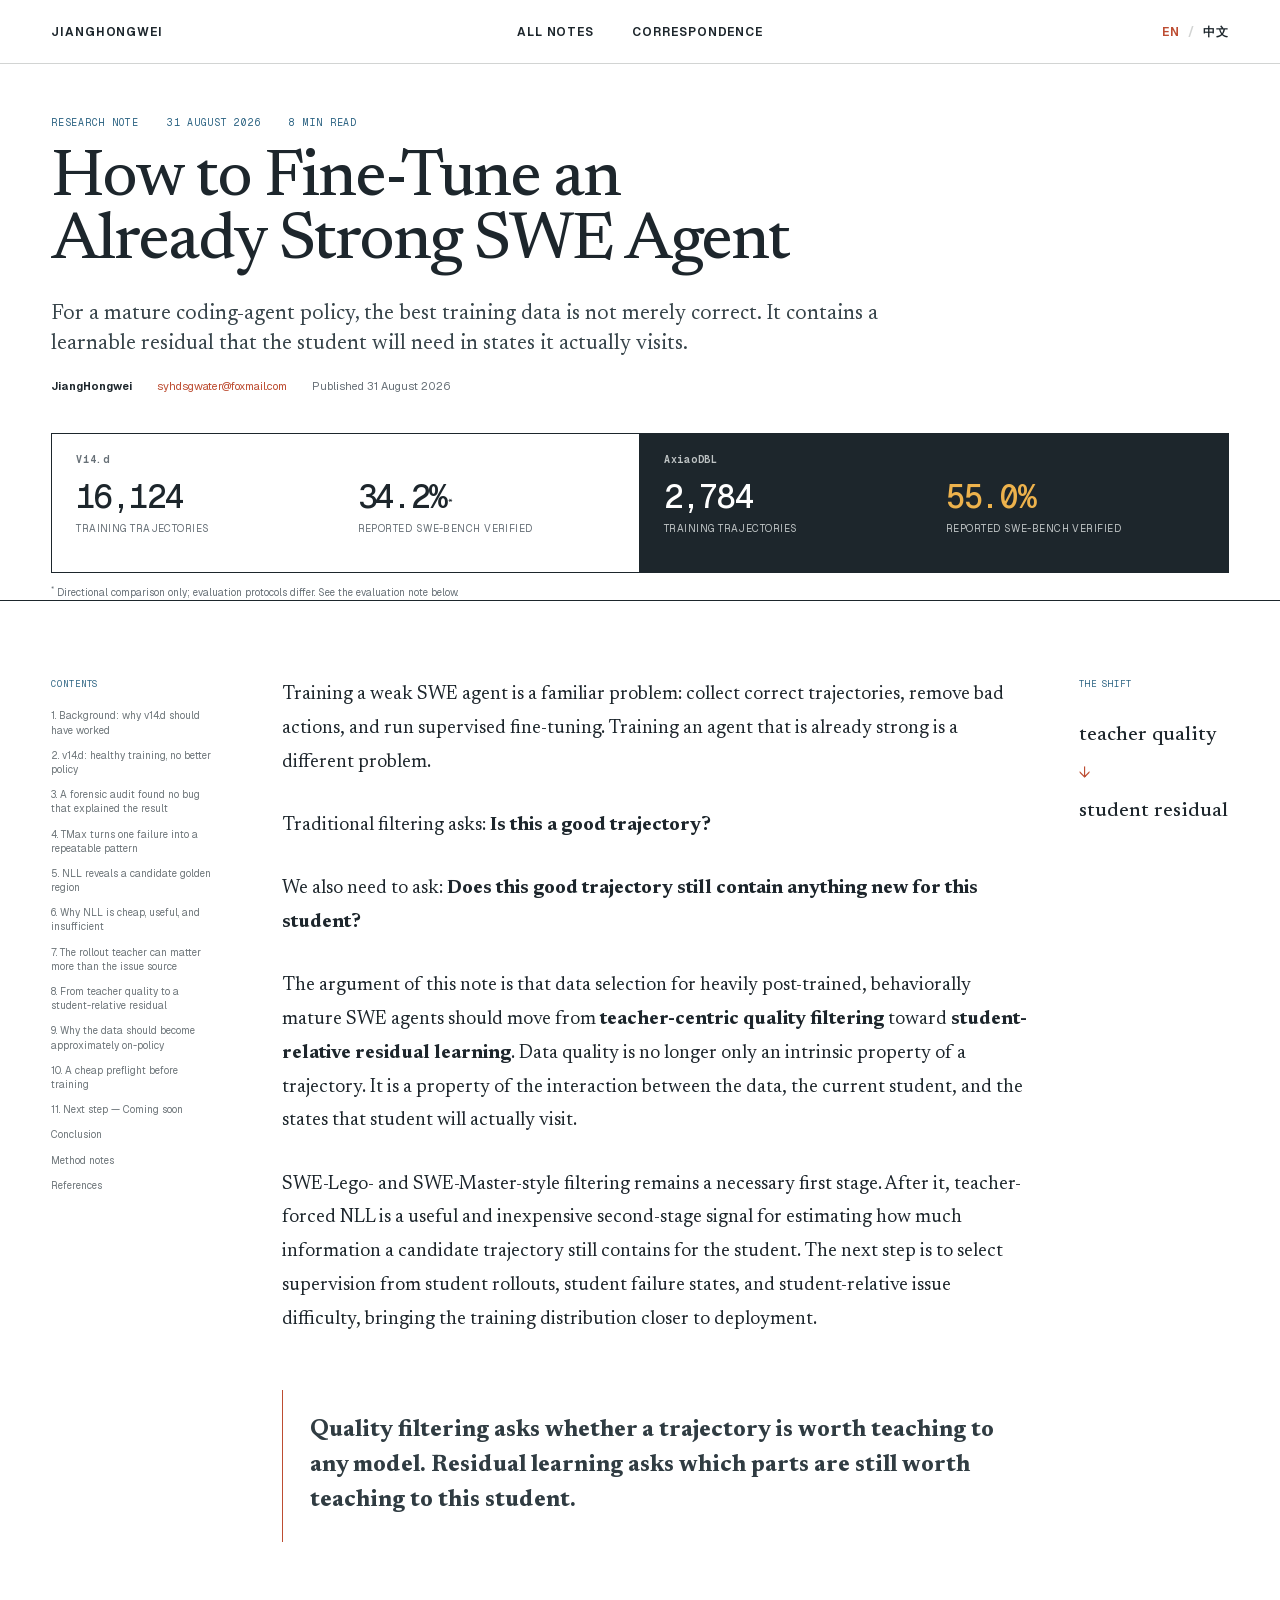
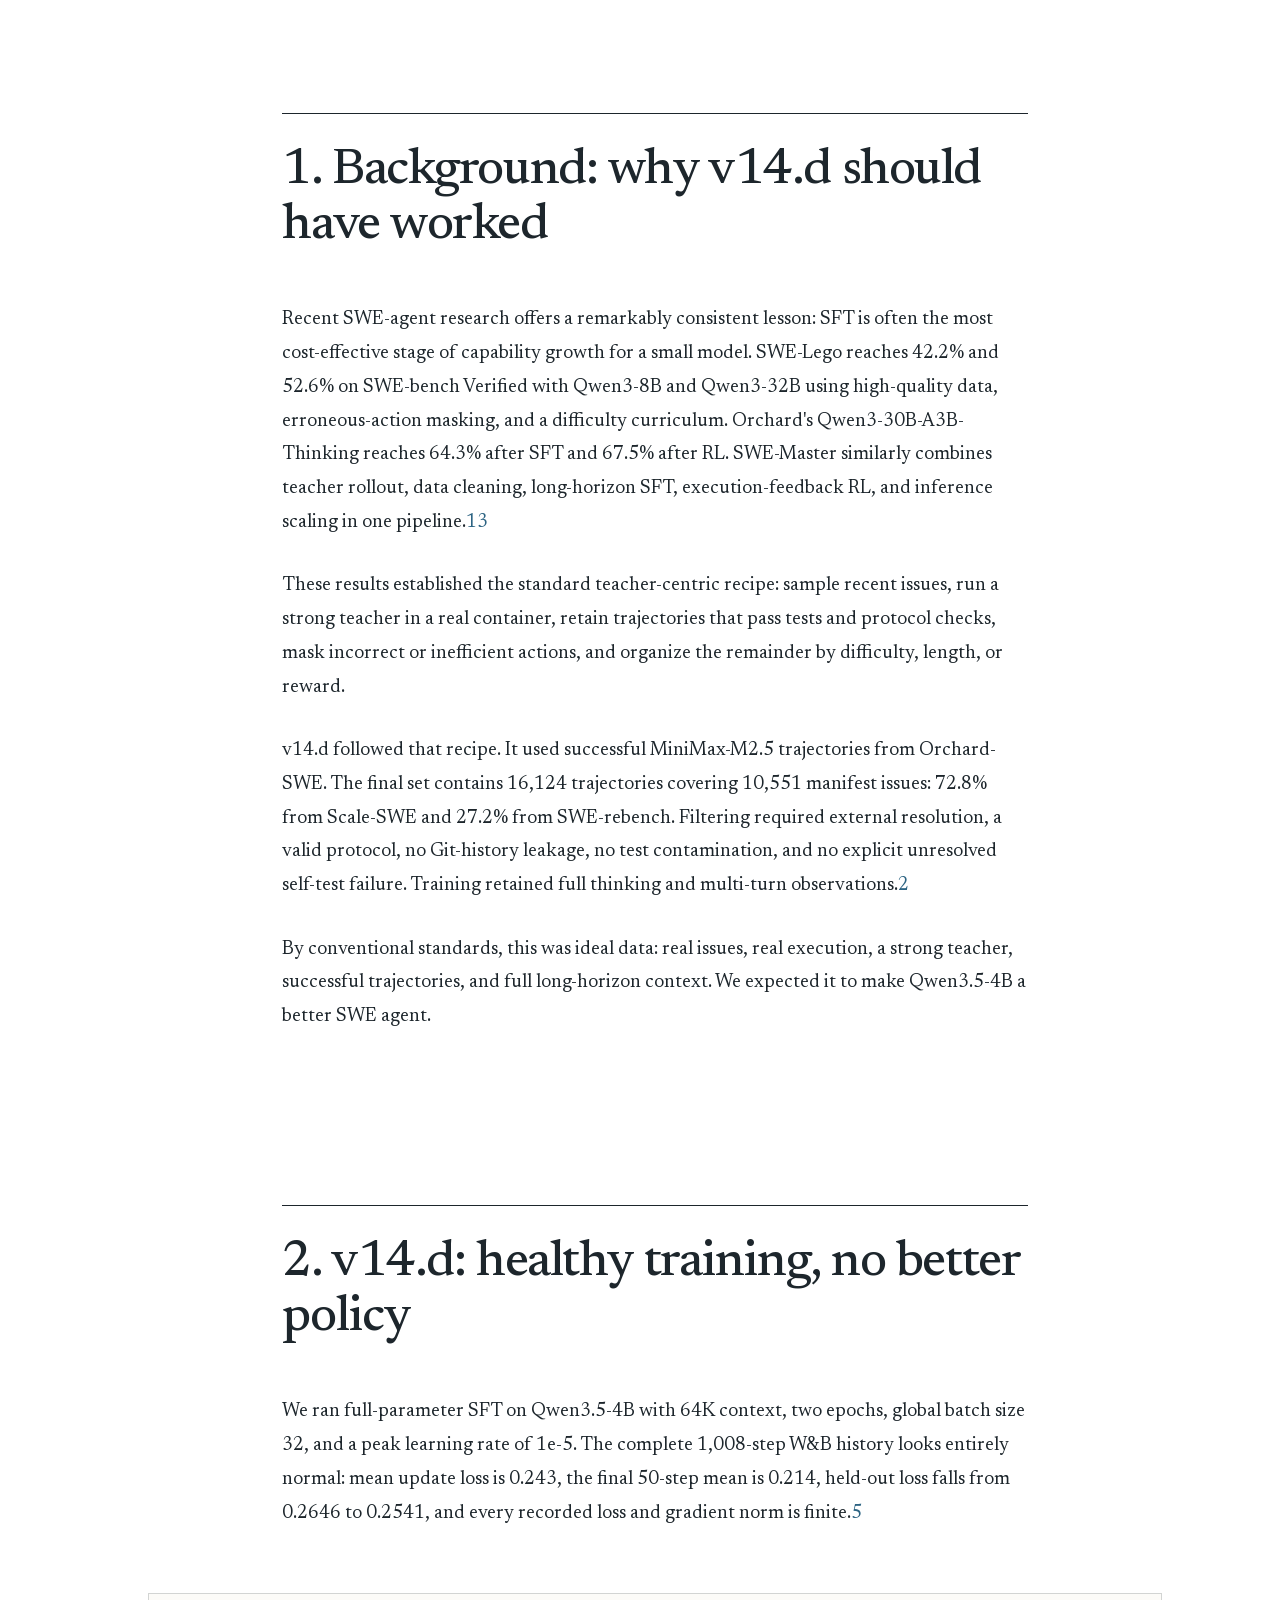
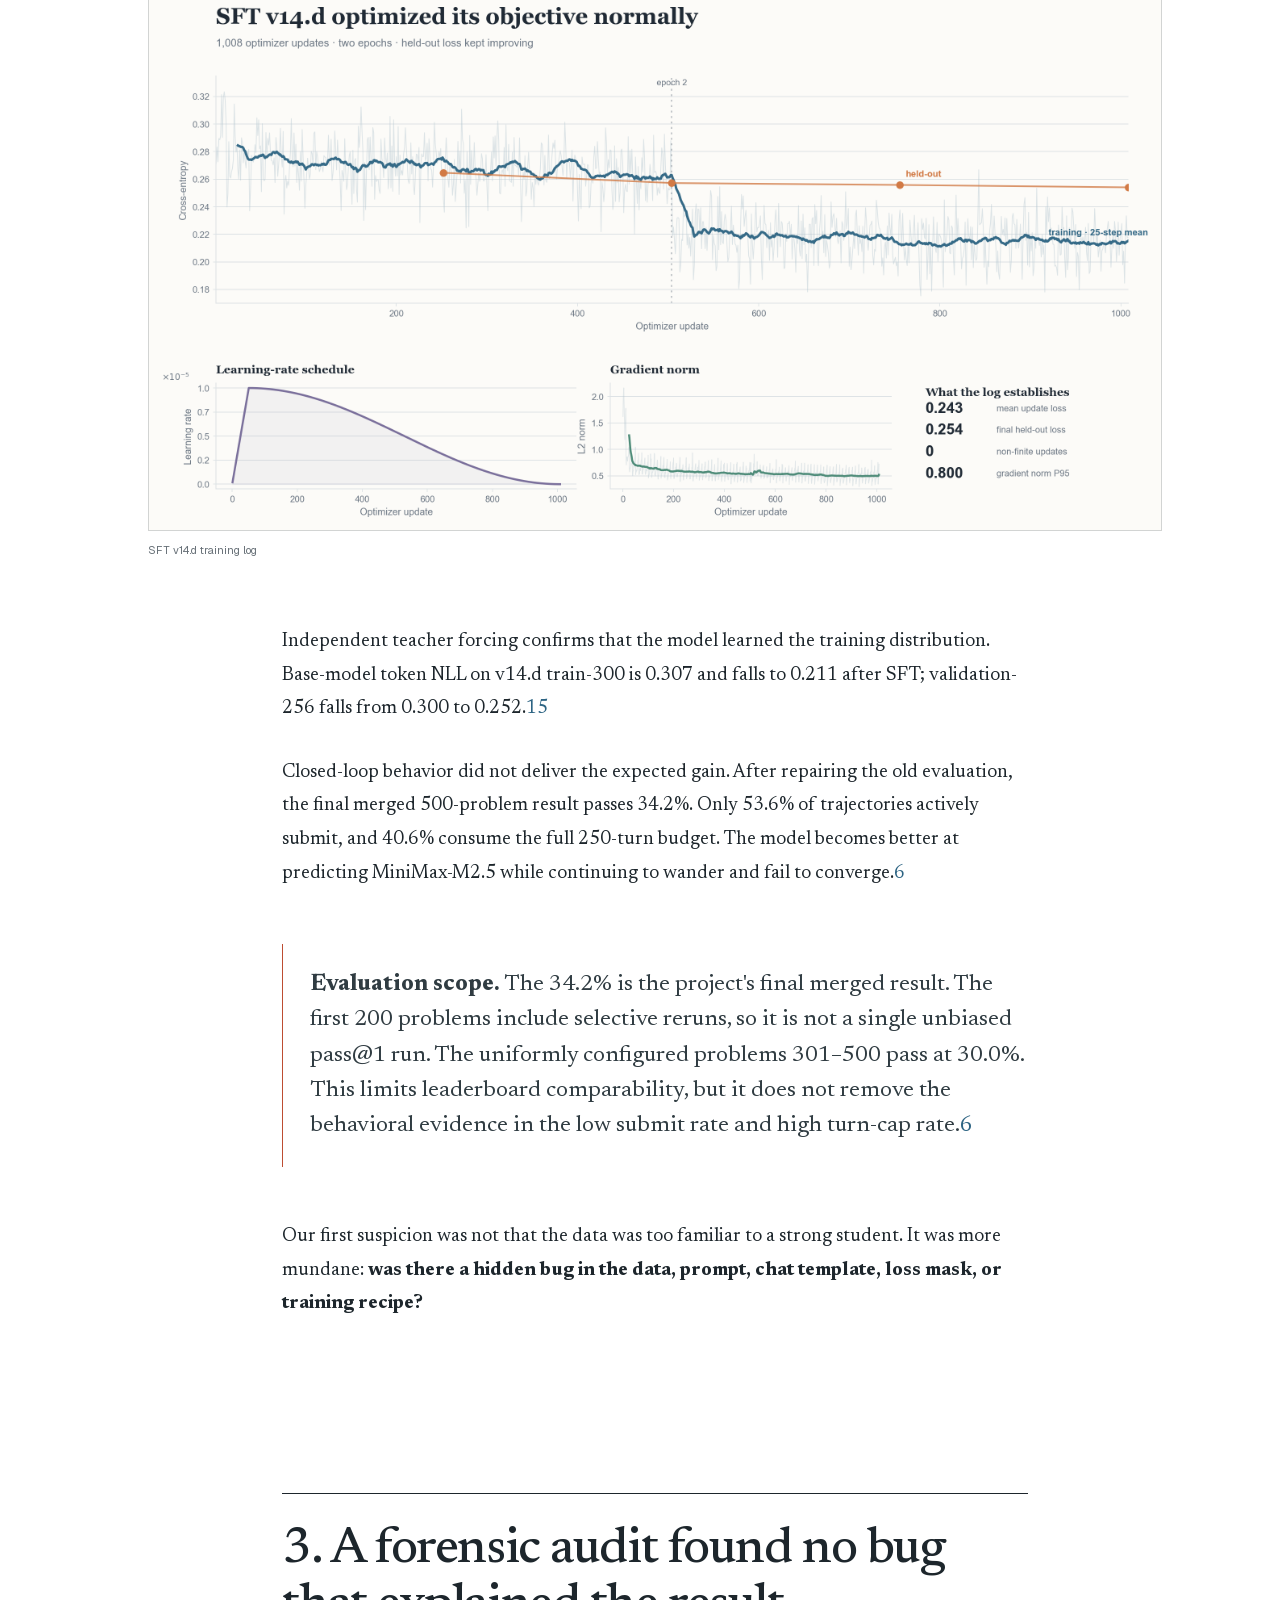
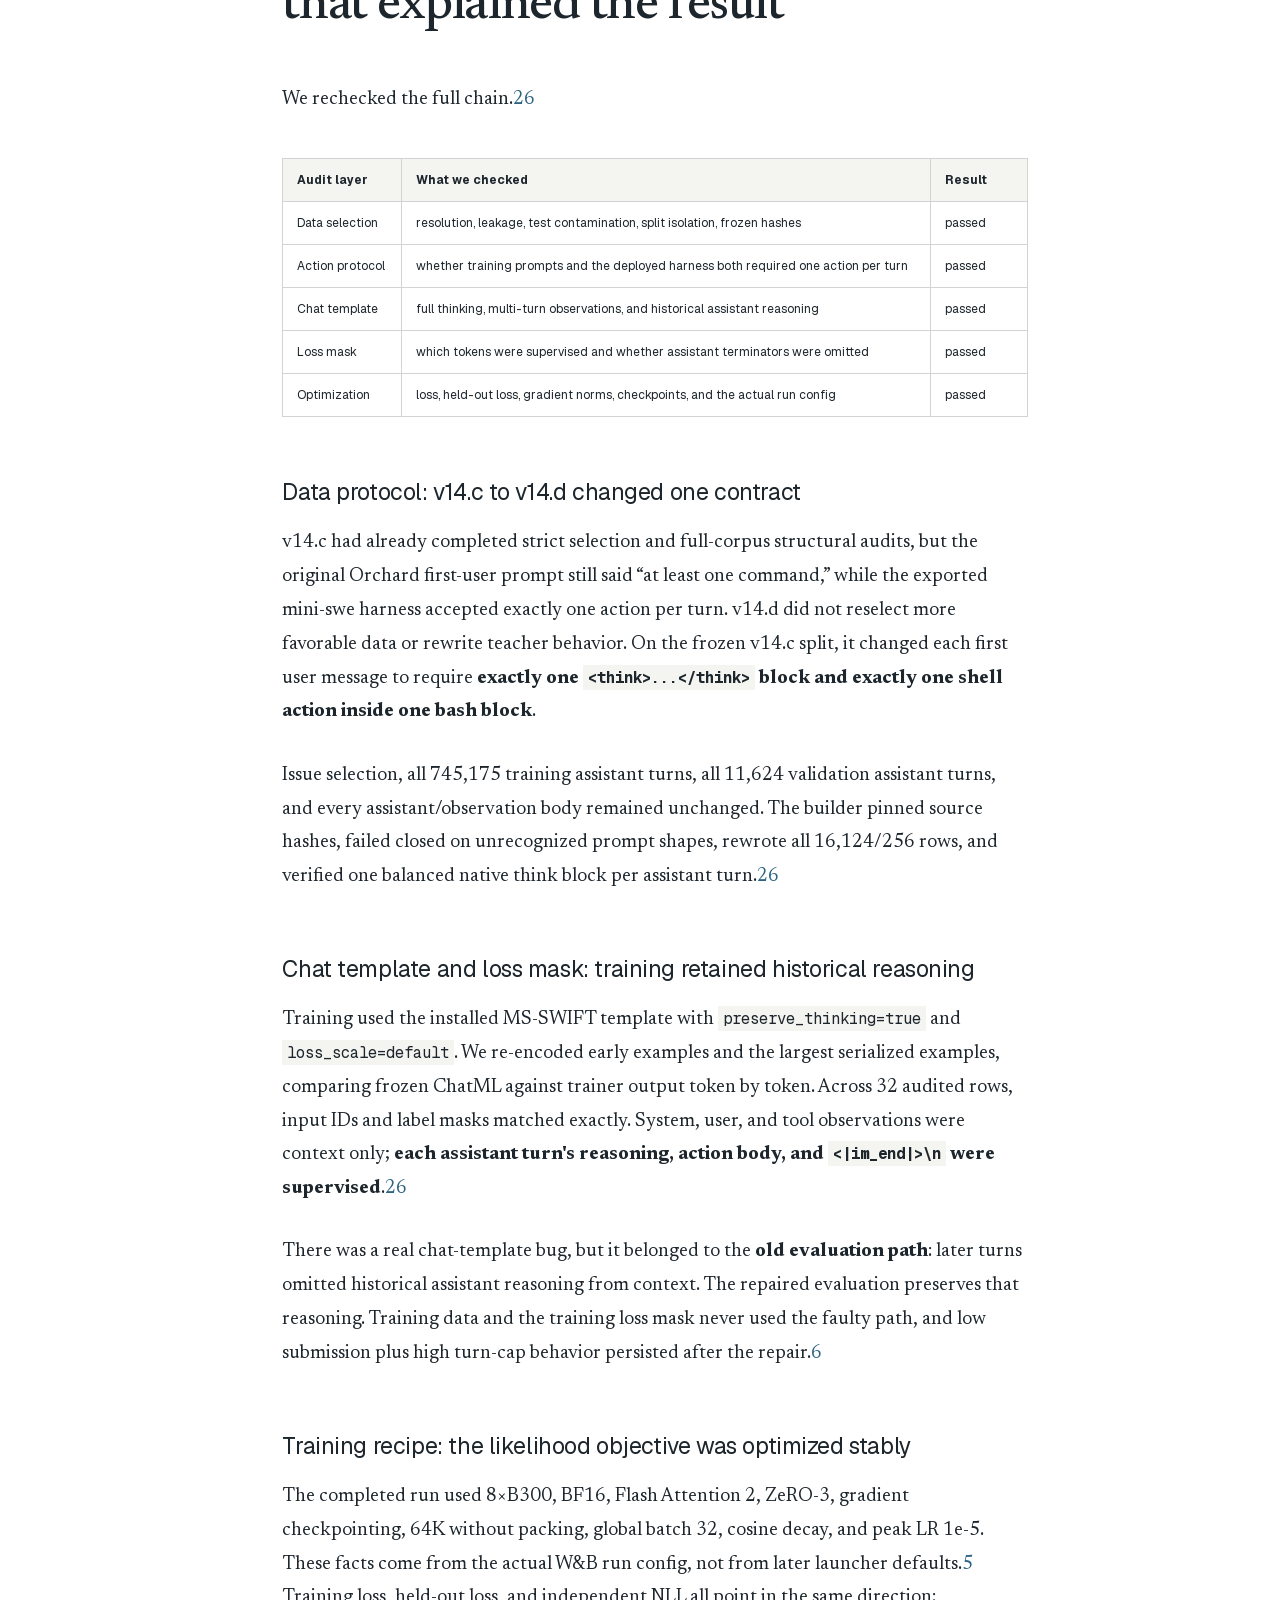
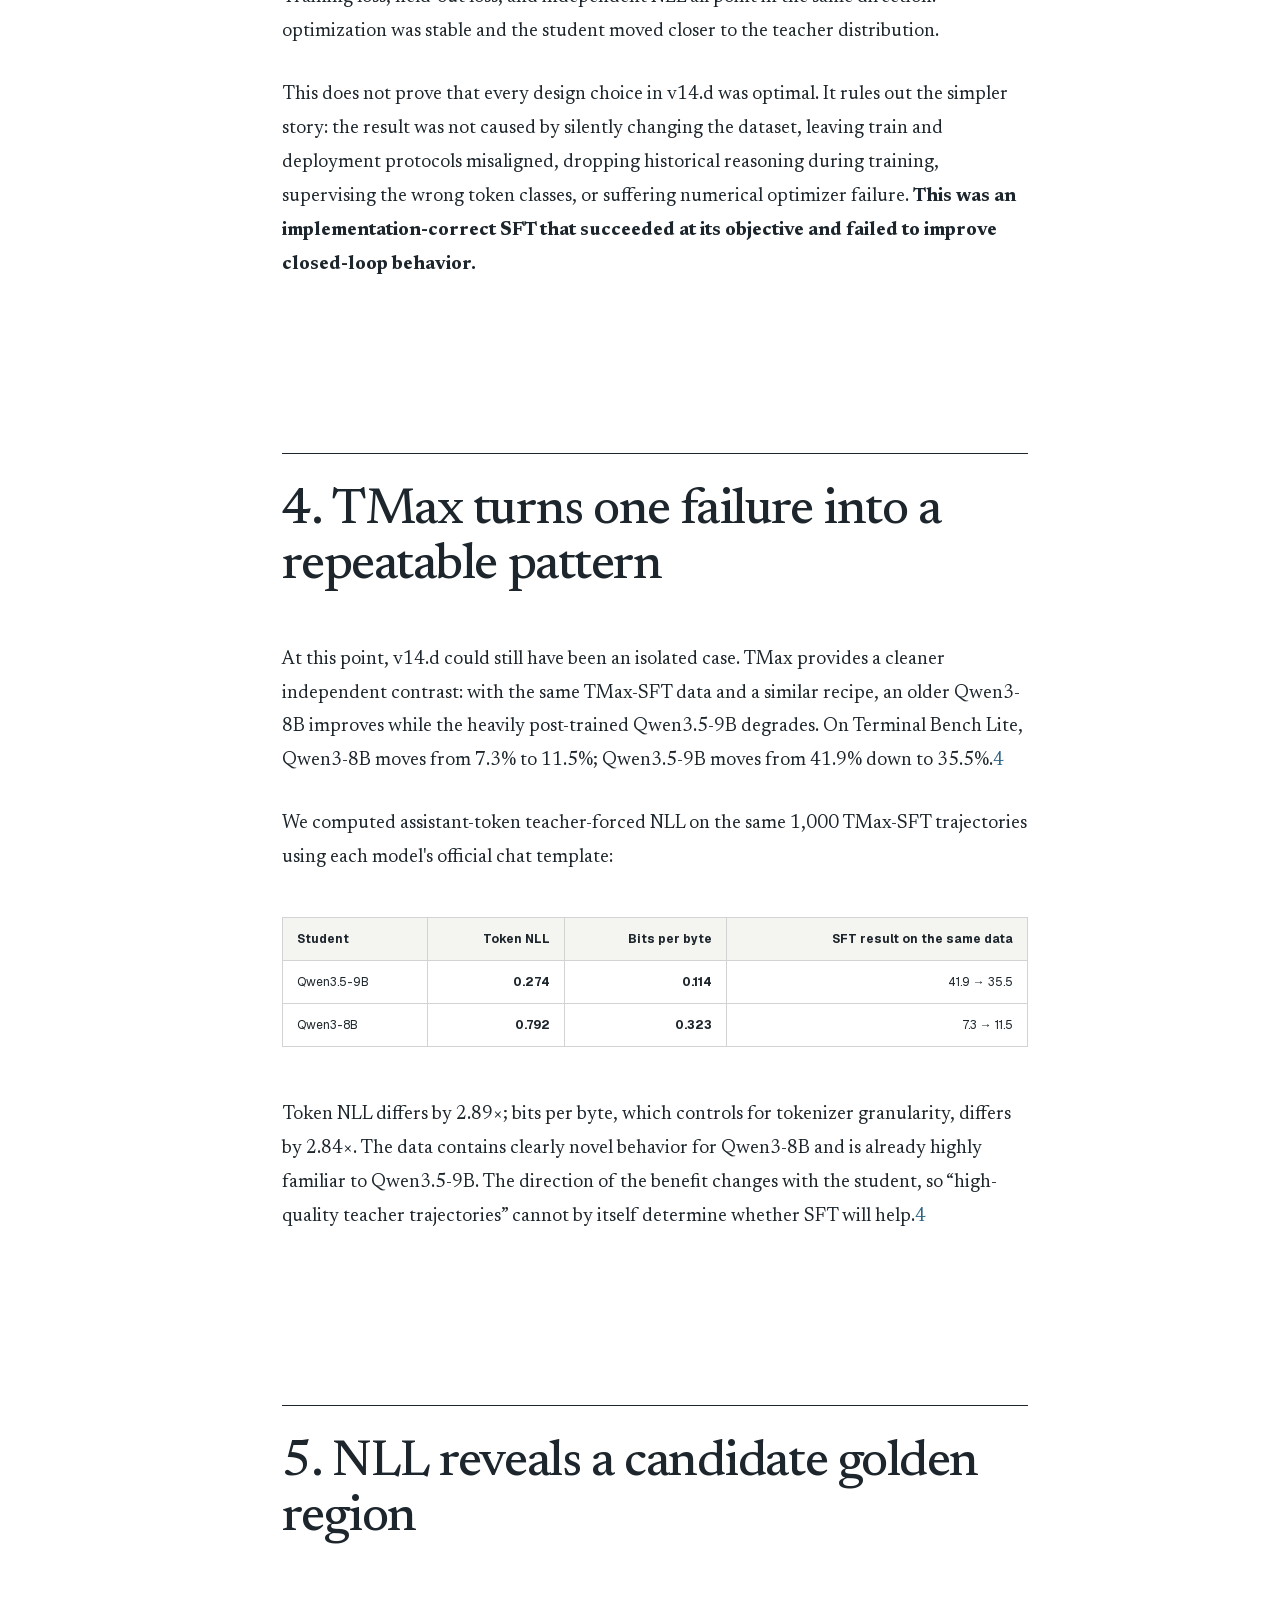
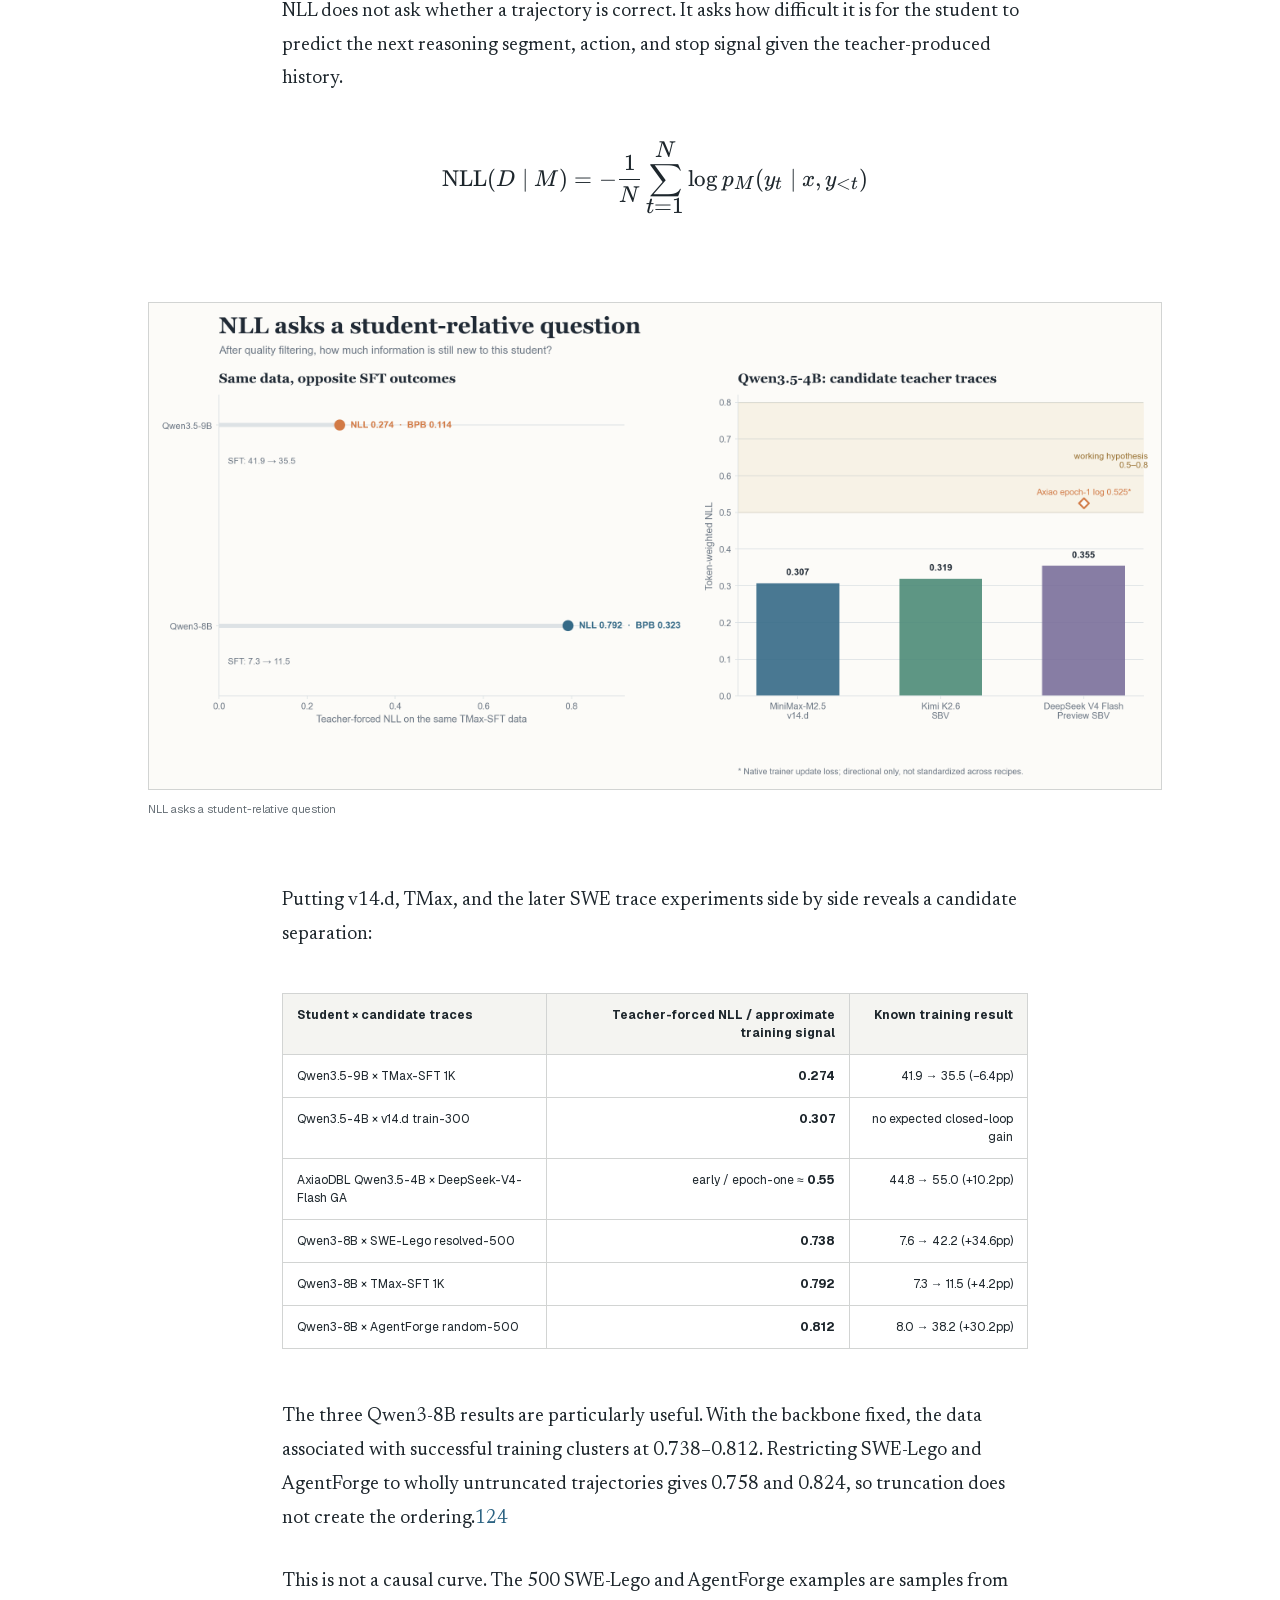
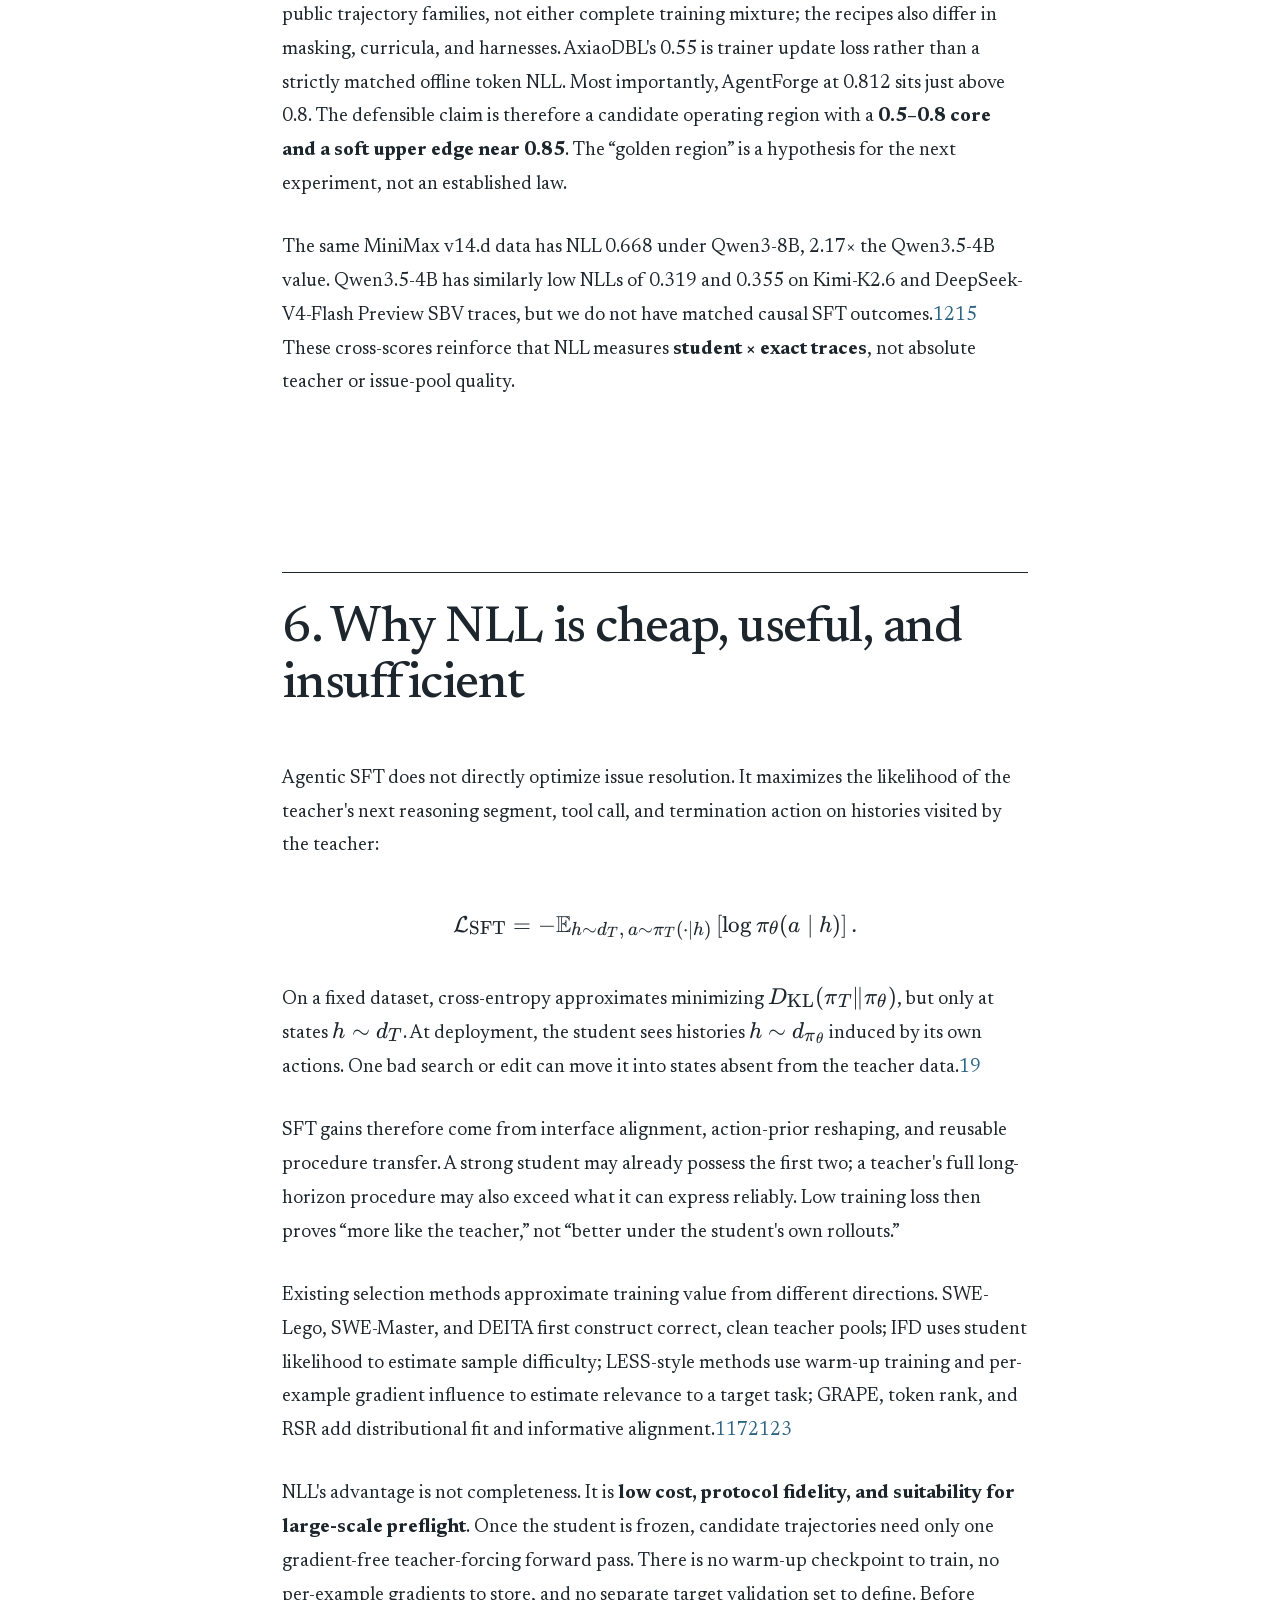
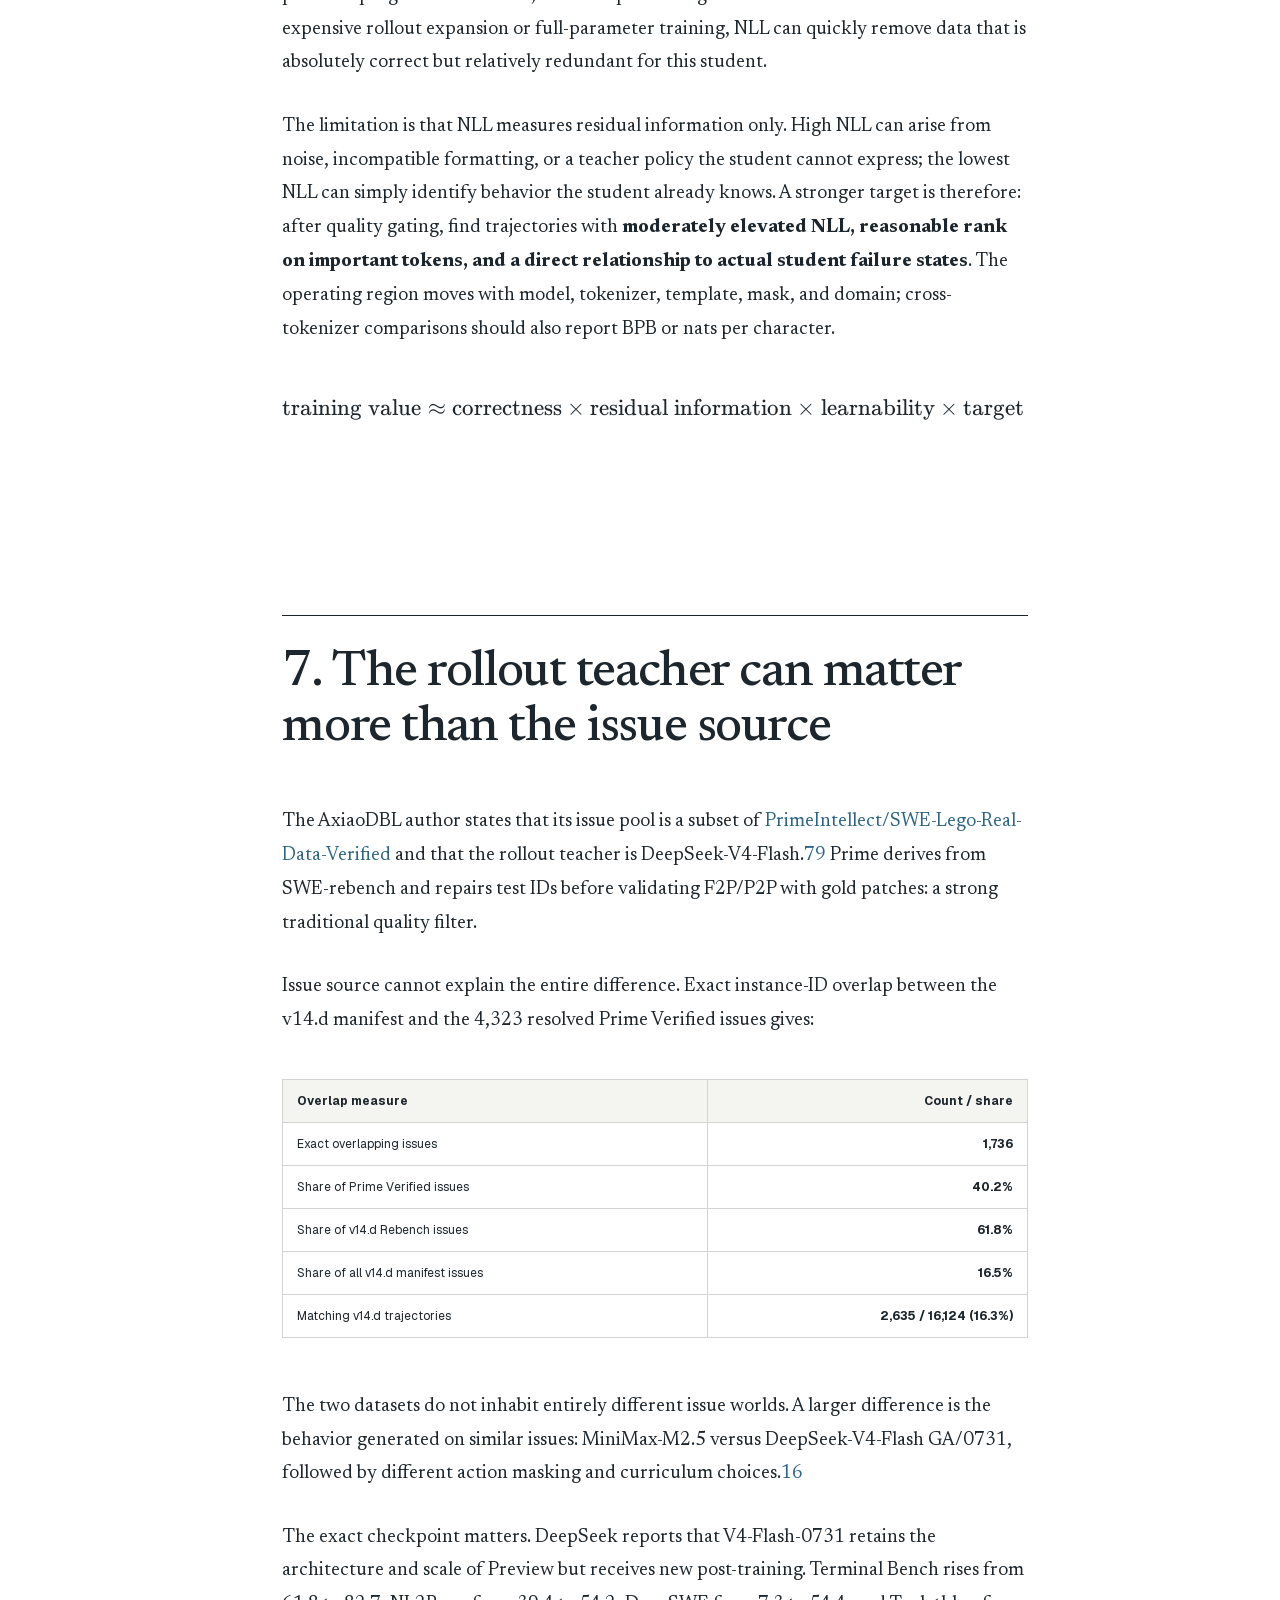
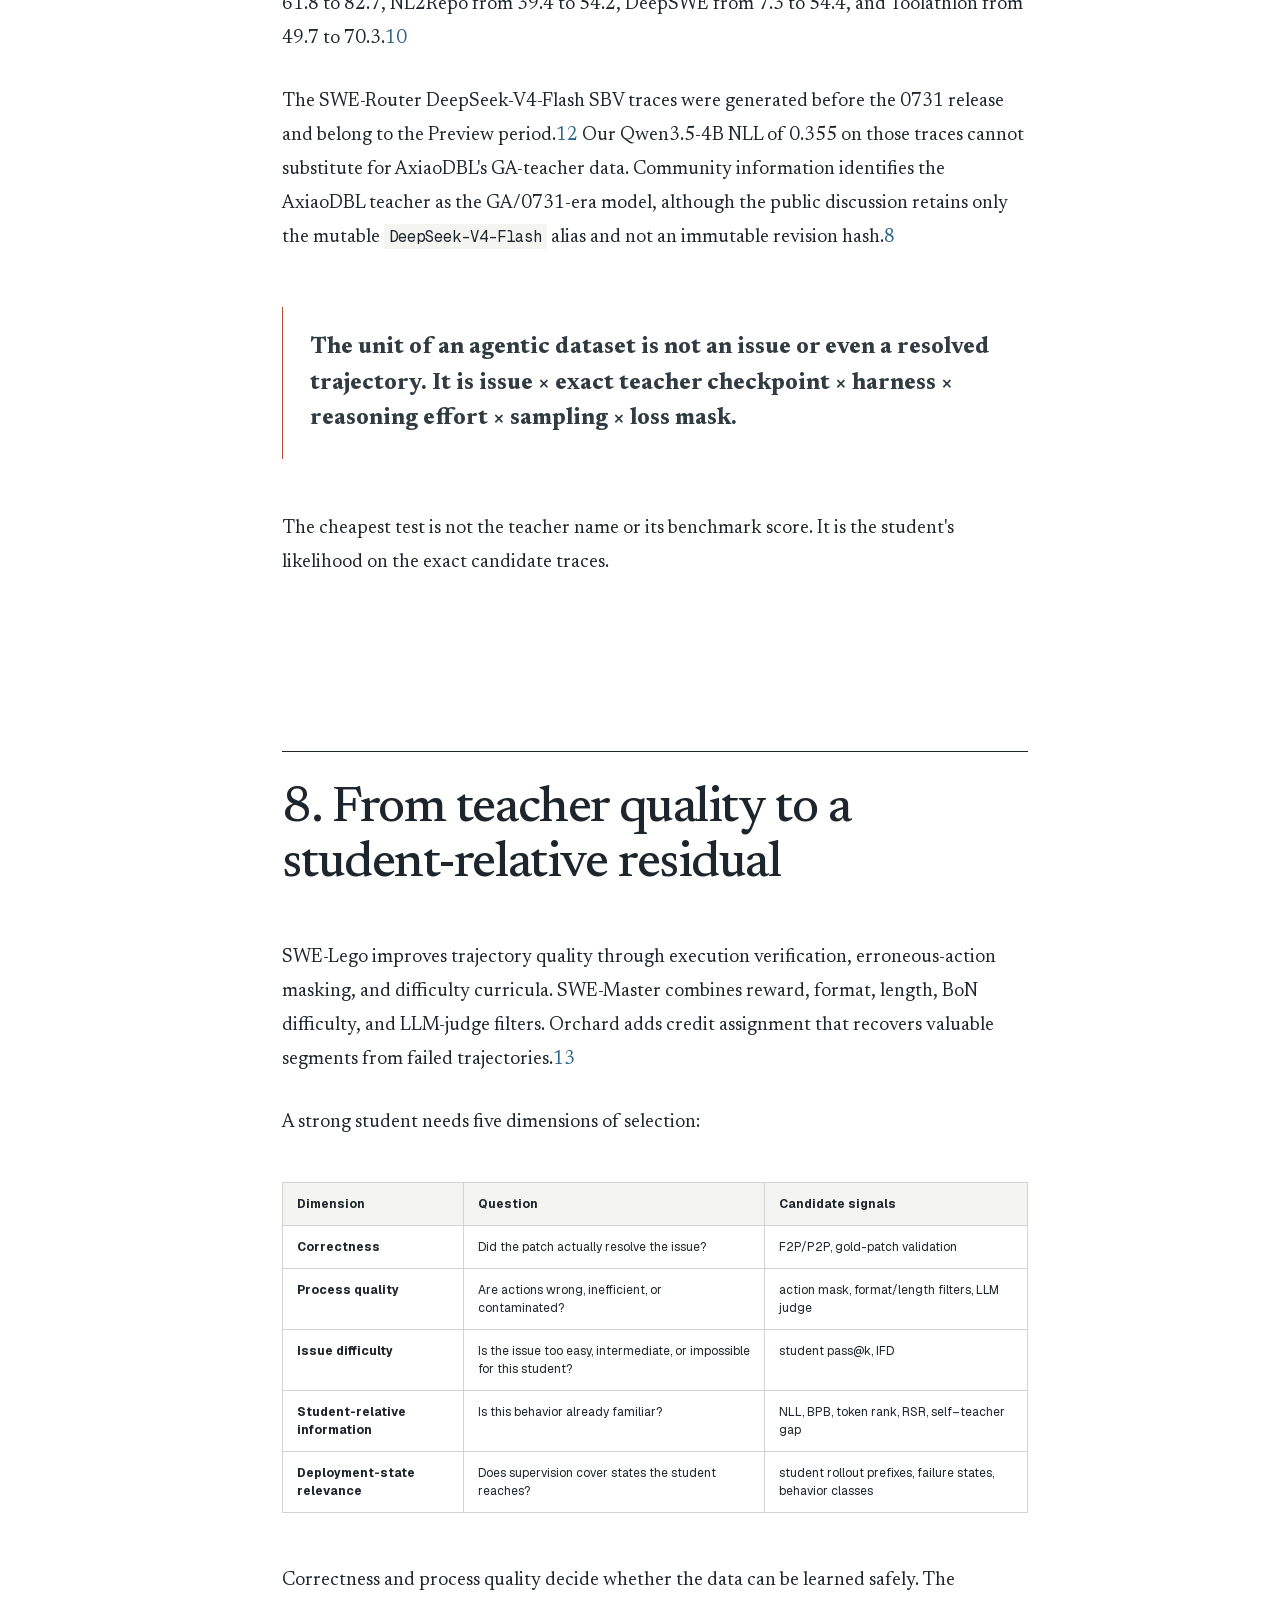
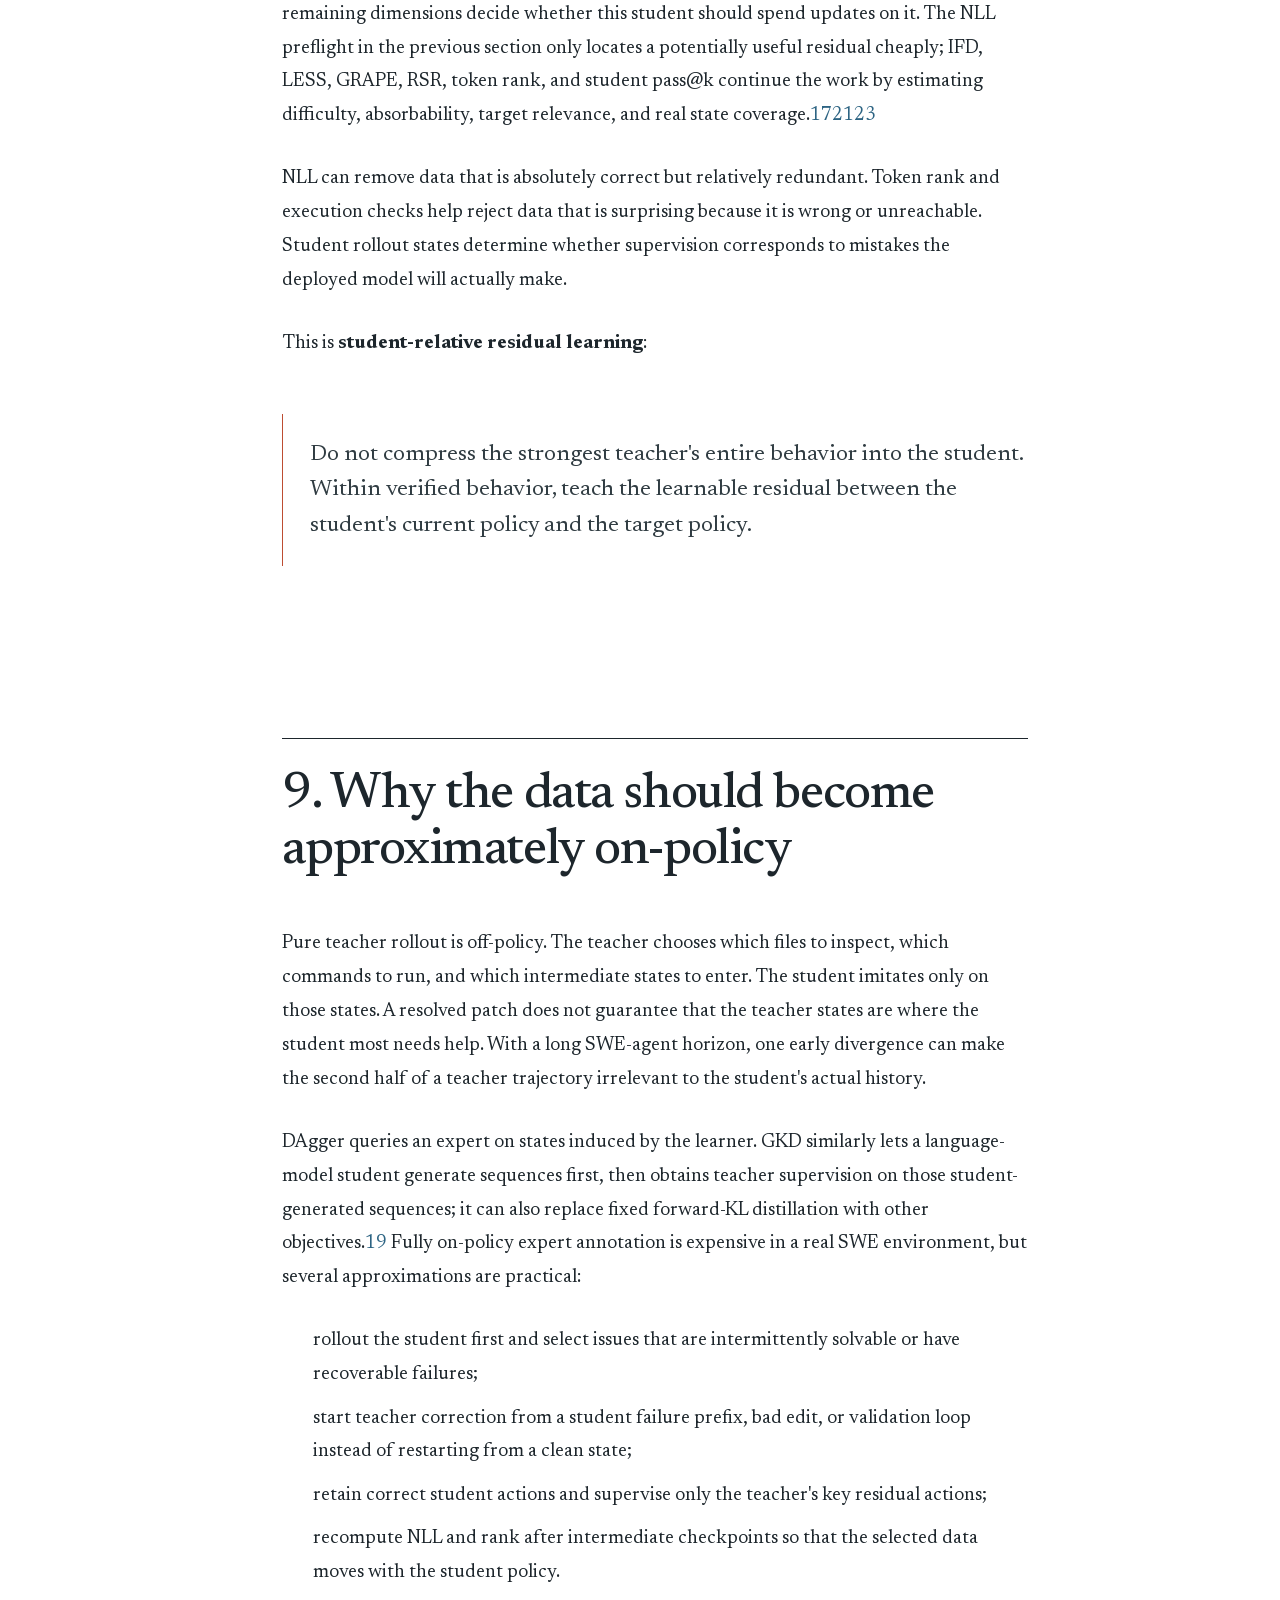
==== commit 42fd9fa2: "Publish Claude 16K tokenizer note" ====
--- a/blog/when-sft-breaks-a-coding-agent/index.html
+++ b/blog/when-sft-breaks-a-coding-agent/index.html
@@ -1,4 +1,4 @@
-<!DOCTYPE html><html lang="en"><head><meta charSet="utf-8"/><meta name="viewport" content="width=device-width, initial-scale=1"/><link rel="stylesheet" href="/_next/static/css/index.CeJXJ1c4.css" data-rsc-css-href="/_next/static/css/index.CeJXJ1c4.css" data-precedence="vite-rsc/importer-resources"/><title>How to Fine-Tune an Already Strong SWE Agent · JiangHongwei</title><meta name="description" content="Why data selection for strong agents should move from teacher quality filtering toward student-relative residual learning."/><meta name="author" content="JiangHongwei"/><link rel="author" href="mailto:syhdsgwater@foxmail.com"/><meta property="og:title" content="How to Fine-Tune an Already Strong SWE Agent"/><meta property="og:description" content="From teacher-centric quality filtering to student-relative residual learning."/><meta property="og:type" content="article"/><meta property="article:published_time" content="2026-08-31T00:00:00.000Z"/><meta name="twitter:card" content="summary"/><meta name="twitter:title" content="JiangHongwei — Frontier Learning Field Notes"/><meta name="twitter:description" content="Experiments on frontier learning systems and software-engineering agents."/><link rel="icon" href="/icon.svg?9ac85f8052597596" sizes="any" type="image/svg+xml"/><link rel="canonical" href="https://syhdsgwater.github.io/en/notes/student-relative-residual-learning"/><link rel="alternate" hrefLang="en" href="https://syhdsgwater.github.io/en/notes/student-relative-residual-learning"/><link rel="alternate" hrefLang="zh-CN" href="https://syhdsgwater.github.io/zh/notes/student-relative-residual-learning"/>
+<!DOCTYPE html><html lang="en"><head><meta charSet="utf-8"/><meta name="viewport" content="width=device-width, initial-scale=1"/><link rel="stylesheet" href="/_next/static/css/index.Cn-yDsvs.css" data-rsc-css-href="/_next/static/css/index.Cn-yDsvs.css" data-precedence="vite-rsc/importer-resources"/><title>How to Fine-Tune an Already Strong SWE Agent · JiangHongwei</title><meta name="description" content="Why data selection for strong agents should move from teacher quality filtering toward student-relative residual learning."/><meta name="author" content="JiangHongwei"/><link rel="author" href="mailto:syhdsgwater@foxmail.com"/><meta property="og:title" content="How to Fine-Tune an Already Strong SWE Agent"/><meta property="og:description" content="From teacher-centric quality filtering to student-relative residual learning."/><meta property="og:type" content="article"/><meta property="article:published_time" content="2026-08-31T00:00:00.000Z"/><meta name="twitter:card" content="summary"/><meta name="twitter:title" content="JiangHongwei — Frontier Learning Field Notes"/><meta name="twitter:description" content="Experiments on frontier learning systems and software-engineering agents."/><link rel="icon" href="/icon.svg?9ac85f8052597596" sizes="any" type="image/svg+xml"/><link rel="canonical" href="https://syhdsgwater.github.io/en/notes/student-relative-residual-learning"/><link rel="alternate" hrefLang="en" href="https://syhdsgwater.github.io/en/notes/student-relative-residual-learning"/><link rel="alternate" hrefLang="zh-CN" href="https://syhdsgwater.github.io/zh/notes/student-relative-residual-learning"/>
 <link rel="preload" href="/_next/static/_vinext_fonts/geist-8ac0455e797f/geist-98bbbccb.woff2" as="font" type="font/woff2" crossorigin />
 <link rel="preload" href="/_next/static/_vinext_fonts/geist-mono-00e989178794/geist-mono-013b2f2f.woff2" as="font" type="font/woff2" crossorigin />
 <link rel="preload" href="/_next/static/_vinext_fonts/newsreader-94c054835b7e/newsreader-2415edd0.woff2" as="font" type="font/woff2" crossorigin />
@@ -170,7 +170,7 @@
 
 .__variable_newsreader_1ia8sbx { --font-serif: 'Newsreader', 'Newsreader Fallback'; }
 </style>
-</head><body class="__variable_geist_1x7d0xu __variable_geist_mono_0f4jdpq __variable_newsreader_1ia8sbx"><main class="research-page " lang="en"><header class="site-header article-site-header"><a class="brand" href="/" aria-label="JiangHongwei home"><span>JiangHongwei</span></a><nav aria-label="Primary navigation"><a href="/">All notes</a><a href="mailto:syhdsgwater@foxmail.com">Correspondence</a></nav><div class="language-switch" aria-label="Language"><a class="current-language" href="#" aria-current="page">EN</a><span aria-hidden="true">/</span><a href="/zh/notes/student-relative-residual-learning">中文</a></div></header><header class="article-hero"><div class="article-meta-line"><span>Research note</span><span>31 August 2026</span><span>8 min read</span></div><h1>How to Fine-Tune an Already Strong SWE Agent</h1><p class="article-deck">For a mature coding-agent policy, the best training data is not merely correct. It contains a learnable residual that the student will need in states it actually visits.</p><div class="article-author"><span>JiangHongwei</span><a href="mailto:syhdsgwater@foxmail.com">syhdsgwater@foxmail.com</a><span>Published 31 August 2026</span></div><div class="article-comparison" aria-label="v14.d versus AxiaoDBL"><div class="comparison-model"><p>V14.d</p><dl><div><dt>training trajectories</dt><dd>16,124</dd></div><div><dt>reported SWE-bench Verified<sup>*</sup></dt><dd>34.2%</dd></div></dl></div><div class="comparison-model comparison-model-emphasis"><p>AxiaoDBL</p><dl><div><dt>training trajectories</dt><dd>2,784</dd></div><div><dt>reported SWE-bench Verified</dt><dd>55.0%</dd></div></dl></div></div><p class="article-comparison-note"><sup>*</sup> <!-- -->Directional comparison only; evaluation protocols differ. See the evaluation note below.</p></header><div class="article-layout"><aside class="article-toc" aria-label="Contents"><p>Contents</p><ol><li><a href="#1-background-why-v14-d-should-have-worked">1. Background: why v14.d should have worked</a></li><li><a href="#2-v14-d-healthy-training-no-better-policy">2. v14.d: healthy training, no better policy</a></li><li><a href="#3-a-forensic-audit-found-no-bug-that-explained-the-result">3. A forensic audit found no bug that explained the result</a></li><li><a href="#4-tmax-turns-one-failure-into-a-repeatable-pattern">4. TMax turns one failure into a repeatable pattern</a></li><li><a href="#5-nll-reveals-a-candidate-golden-region">5. NLL reveals a candidate golden region</a></li><li><a href="#6-why-nll-is-cheap-useful-and-insufficient">6. Why NLL is cheap, useful, and insufficient</a></li><li><a href="#7-the-rollout-teacher-can-matter-more-than-the-issue-source">7. The rollout teacher can matter more than the issue source</a></li><li><a href="#8-from-teacher-quality-to-a-student-relative-residual">8. From teacher quality to a student-relative residual</a></li><li><a href="#9-why-the-data-should-become-approximately-on-policy">9. Why the data should become approximately on-policy</a></li><li><a href="#10-a-cheap-preflight-before-training">10. A cheap preflight before training</a></li><li><a href="#11-next-step-coming-soon">11. Next step — Coming soon</a></li><li><a href="#conclusion">Conclusion</a></li><li><a href="#method-notes">Method notes</a></li><li><a href="#references">References</a></li></ol></aside><article class="article-body"><p>Training a weak SWE agent is a familiar problem: collect correct trajectories, remove bad actions, and run supervised fine-tuning. Training an agent that is already strong is a different problem.</p>
+</head><body class="__variable_geist_1x7d0xu __variable_geist_mono_0f4jdpq __variable_newsreader_1ia8sbx"><main class="research-page " lang="en"><header class="site-header article-site-header"><a class="brand" href="/" aria-label="JiangHongwei home"><span>JiangHongwei</span></a><nav aria-label="Primary navigation"><a href="/">All notes</a><a href="mailto:syhdsgwater@foxmail.com">Correspondence</a></nav><div class="language-switch" aria-label="Language"><a class="current-language" href="#" aria-current="page">EN</a><span aria-hidden="true">/</span><a href="/zh/notes/student-relative-residual-learning">中文</a></div></header><header class="article-hero"><div class="article-meta-line"><span>Research note</span><span>31 August 2026</span><span>8 min read</span></div><h1>How to Fine-Tune an Already Strong SWE Agent</h1><p class="article-deck">For a mature coding-agent policy, the best training data is not merely correct. It contains a learnable residual that the student will need in states it actually visits.</p><div class="article-author"><span>JiangHongwei</span><a href="mailto:syhdsgwater@foxmail.com">syhdsgwater@foxmail.com</a><span>Published 31 August 2026</span></div><div class="article-comparison" aria-label="v14.d versus AxiaoDBL"><div class="comparison-model "><p>V14.d</p><dl><div><dt>training trajectories</dt><dd>16,124</dd></div><div><dt>reported SWE-bench Verified</dt><dd>34.2%<sup>*</sup></dd></div></dl></div><div class="comparison-model comparison-model-emphasis"><p>AxiaoDBL</p><dl><div><dt>training trajectories</dt><dd>2,784</dd></div><div><dt>reported SWE-bench Verified</dt><dd>55.0%</dd></div></dl></div></div><p class="article-comparison-note"><sup>*</sup> <!-- -->Directional comparison only; evaluation protocols differ. See the evaluation note below.</p></header><div class="article-layout"><aside class="article-toc" aria-label="Contents"><p>Contents</p><ol><li><a href="#1-background-why-v14-d-should-have-worked">1. Background: why v14.d should have worked</a></li><li><a href="#2-v14-d-healthy-training-no-better-policy">2. v14.d: healthy training, no better policy</a></li><li><a href="#3-a-forensic-audit-found-no-bug-that-explained-the-result">3. A forensic audit found no bug that explained the result</a></li><li><a href="#4-tmax-turns-one-failure-into-a-repeatable-pattern">4. TMax turns one failure into a repeatable pattern</a></li><li><a href="#5-nll-reveals-a-candidate-golden-region">5. NLL reveals a candidate golden region</a></li><li><a href="#6-why-nll-is-cheap-useful-and-insufficient">6. Why NLL is cheap, useful, and insufficient</a></li><li><a href="#7-the-rollout-teacher-can-matter-more-than-the-issue-source">7. The rollout teacher can matter more than the issue source</a></li><li><a href="#8-from-teacher-quality-to-a-student-relative-residual">8. From teacher quality to a student-relative residual</a></li><li><a href="#9-why-the-data-should-become-approximately-on-policy">9. Why the data should become approximately on-policy</a></li><li><a href="#10-a-cheap-preflight-before-training">10. A cheap preflight before training</a></li><li><a href="#11-next-step-coming-soon">11. Next step — Coming soon</a></li><li><a href="#conclusion">Conclusion</a></li><li><a href="#method-notes">Method notes</a></li><li><a href="#references">References</a></li></ol></aside><article class="article-body"><p>Training a weak SWE agent is a familiar problem: collect correct trajectories, remove bad actions, and run supervised fine-tuning. Training an agent that is already strong is a different problem.</p>
 <p>Traditional filtering asks: <strong>Is this a good trajectory?</strong></p>
 <p>We also need to ask: <strong>Does this good trajectory still contain anything new for this student?</strong></p>
 <p>The argument of this note is that data selection for heavily post-trained, behaviorally mature SWE agents should move from <strong>teacher-centric quality filtering</strong> toward <strong>student-relative residual learning</strong>. Data quality is no longer only an intrinsic property of a trajectory. It is a property of the interaction between the data, the current student, and the states that student will actually visit.</p>
--- a/_next/static/css/index.Cn-yDsvs.css
+++ b/_next/static/css/index.Cn-yDsvs.css
@@ -0,0 +1 @@
+@font-face{font-display:block;font-family:KaTeX_AMS;font-style:normal;font-weight:400;src:url(/_next/static/media/KaTeX_AMS-Regular.BQhdFMY1.woff2)format("woff2"),url(/_next/static/media/KaTeX_AMS-Regular.DMm9YOAa.woff)format("woff"),url(/_next/static/media/KaTeX_AMS-Regular.DRggAlZN.ttf)format("truetype")}@font-face{font-display:block;font-family:KaTeX_Caligraphic;font-style:normal;font-weight:700;src:url(/_next/static/media/KaTeX_Caligraphic-Bold.Dq_IR9rO.woff2)format("woff2"),url(/_next/static/media/KaTeX_Caligraphic-Bold.BEiXGLvX.woff)format("woff"),url(/_next/static/media/KaTeX_Caligraphic-Bold.ATXxdsX0.ttf)format("truetype")}@font-face{font-display:block;font-family:KaTeX_Caligraphic;font-style:normal;font-weight:400;src:url(/_next/static/media/KaTeX_Caligraphic-Regular.Di6jR-x-.woff2)format("woff2"),url(/_next/static/media/KaTeX_Caligraphic-Regular.CTRA-rTL.woff)format("woff"),url(/_next/static/media/KaTeX_Caligraphic-Regular.wX97UBjC.ttf)format("truetype")}@font-face{font-display:block;font-family:KaTeX_Fraktur;font-style:normal;font-weight:700;src:url(/_next/static/media/KaTeX_Fraktur-Bold.CL6g_b3V.woff2)format("woff2"),url(/_next/static/media/KaTeX_Fraktur-Bold.BsDP51OF.woff)format("woff"),url(/_next/static/media/KaTeX_Fraktur-Bold.BdnERNNW.ttf)format("truetype")}@font-face{font-display:block;font-family:KaTeX_Fraktur;font-style:normal;font-weight:400;src:url(/_next/static/media/KaTeX_Fraktur-Regular.CTYiF6lA.woff2)format("woff2"),url(/_next/static/media/KaTeX_Fraktur-Regular.Dxdc4cR9.woff)format("woff"),url(/_next/static/media/KaTeX_Fraktur-Regular.CB_wures.ttf)format("truetype")}@font-face{font-display:block;font-family:KaTeX_Main;font-style:normal;font-weight:700;src:url(/_next/static/media/KaTeX_Main-Bold.Cx986IdX.woff2)format("woff2"),url(/_next/static/media/KaTeX_Main-Bold.Jm3AIy58.woff)format("woff"),url(/_next/static/media/KaTeX_Main-Bold.waoOVXN0.ttf)format("truetype")}@font-face{font-display:block;font-family:KaTeX_Main;font-style:italic;font-weight:700;src:url(/_next/static/media/KaTeX_Main-BoldItalic.DxDJ3AOS.woff2)format("woff2"),url(/_next/static/media/KaTeX_Main-BoldItalic.SpSLRI95.woff)format("woff"),url(/_next/static/media/KaTeX_Main-BoldItalic.DzxPMmG6.ttf)format("truetype")}@font-face{font-display:block;font-family:KaTeX_Main;font-style:italic;font-weight:400;src:url(/_next/static/media/KaTeX_Main-Italic.NWA7e6Wa.woff2)format("woff2"),url(/_next/static/media/KaTeX_Main-Italic.BMLOBm91.woff)format("woff"),url(/_next/static/media/KaTeX_Main-Italic.3WenGoN9.ttf)format("truetype")}@font-face{font-display:block;font-family:KaTeX_Main;font-style:normal;font-weight:400;src:url(/_next/static/media/KaTeX_Main-Regular.B22Nviop.woff2)format("woff2"),url(/_next/static/media/KaTeX_Main-Regular.Dr94JaBh.woff)format("woff"),url(/_next/static/media/KaTeX_Main-Regular.ypZvNtVU.ttf)format("truetype")}@font-face{font-display:block;font-family:KaTeX_Math;font-style:italic;font-weight:700;src:url(/_next/static/media/KaTeX_Math-BoldItalic.CZnvNsCZ.woff2)format("woff2"),url(/_next/static/media/KaTeX_Math-BoldItalic.iY-2wyZ7.woff)format("woff"),url(/_next/static/media/KaTeX_Math-BoldItalic.B3XSjfu4.ttf)format("truetype")}@font-face{font-display:block;font-family:KaTeX_Math;font-style:italic;font-weight:400;src:url(/_next/static/media/KaTeX_Math-Italic.t53AETM-.woff2)format("woff2"),url(/_next/static/media/KaTeX_Math-Italic.DA0__PXp.woff)format("woff"),url(/_next/static/media/KaTeX_Math-Italic.flOr_0UB.ttf)format("truetype")}@font-face{font-display:block;font-family:KaTeX_SansSerif;font-style:normal;font-weight:700;src:url(/_next/static/media/KaTeX_SansSerif-Bold.D1sUS0GD.woff2)format("woff2"),url(/_next/static/media/KaTeX_SansSerif-Bold.DbIhKOiC.woff)format("woff"),url(/_next/static/media/KaTeX_SansSerif-Bold.CFMepnvq.ttf)format("truetype")}@font-face{font-display:block;font-family:KaTeX_SansSerif;font-style:italic;font-weight:400;src:url(/_next/static/media/KaTeX_SansSerif-Italic.C3H0VqGB.woff2)format("woff2"),url(/_next/static/media/KaTeX_SansSerif-Italic.DN2j7dab.woff)format("woff"),url(/_next/static/media/KaTeX_SansSerif-Italic.YYjJ1zSn.ttf)format("truetype")}@font-face{font-display:block;font-family:KaTeX_SansSerif;font-style:normal;font-weight:400;src:url(/_next/static/media/KaTeX_SansSerif-Regular.DDBCnlJ7.woff2)format("woff2"),url(/_next/static/media/KaTeX_SansSerif-Regular.CS6fqUqJ.woff)format("woff"),url(/_next/static/media/KaTeX_SansSerif-Regular.BNo7hRIc.ttf)format("truetype")}@font-face{font-display:block;font-family:KaTeX_Script;font-style:normal;font-weight:400;src:url(/_next/static/media/KaTeX_Script-Regular.D3wIWfF6.woff2)format("woff2"),url(/_next/static/media/KaTeX_Script-Regular.D5yQViql.woff)format("woff"),url(/_next/static/media/KaTeX_Script-Regular.C5JkGWo-.ttf)format("truetype")}@font-face{font-display:block;font-family:KaTeX_Size1;font-style:normal;font-weight:400;src:url(/_next/static/media/KaTeX_Size1-Regular.mCD8mA8B.woff2)format("woff2"),url(/_next/static/media/KaTeX_Size1-Regular.C195tn64.woff)format("woff"),url(/_next/static/media/KaTeX_Size1-Regular.Dbsnue_I.ttf)format("truetype")}@font-face{font-display:block;font-family:KaTeX_Size2;font-style:normal;font-weight:400;src:url(/_next/static/media/KaTeX_Size2-Regular.Dy4dx90m.woff2)format("woff2"),url(/_next/static/media/KaTeX_Size2-Regular.oD1tc_U0.woff)format("woff"),url(/_next/static/media/KaTeX_Size2-Regular.B7gKUWhC.ttf)format("truetype")}@font-face{font-display:block;font-family:KaTeX_Size3;font-style:normal;font-weight:400;src:url([data-uri])format("woff2"),url(/_next/static/media/KaTeX_Size3-Regular.CTq5MqoE.woff)format("woff"),url(/_next/static/media/KaTeX_Size3-Regular.DgpXs0kz.ttf)format("truetype")}@font-face{font-display:block;font-family:KaTeX_Size4;font-style:normal;font-weight:400;src:url(/_next/static/media/KaTeX_Size4-Regular.Dl5lxZxV.woff2)format("woff2"),url(/_next/static/media/KaTeX_Size4-Regular.BF-4gkZK.woff)format("woff"),url(/_next/static/media/KaTeX_Size4-Regular.DWFBv043.ttf)format("truetype")}@font-face{font-display:block;font-family:KaTeX_Typewriter;font-style:normal;font-weight:400;src:url(/_next/static/media/KaTeX_Typewriter-Regular.CO6r4hn1.woff2)format("woff2"),url(/_next/static/media/KaTeX_Typewriter-Regular.C0xS9mPB.woff)format("woff"),url(/_next/static/media/KaTeX_Typewriter-Regular.D3Ib7_Hf.ttf)format("truetype")}.katex{text-indent:0;text-rendering:auto;font:1.21em/1.2 KaTeX_Main,Times New Roman,serif;position:relative}.katex *{border-color:currentColor;-ms-high-contrast-adjust:none!important}.katex .katex-version:after{content:"0.18.4"}.katex .katex-mathml{clip-path:inset(50%);border:0;width:1px;height:1px;padding:0;position:absolute;overflow:hidden}.katex .katex-html>.katex-newline{display:block}.katex .katex-base{white-space:nowrap;width:min-content;position:relative}.katex .katex-base,.katex .katex-strut{display:inline-block}.katex .textbf{font-weight:700}.katex .textit{font-style:italic}.katex .textrm{font-family:KaTeX_Main}.katex .textsf{font-family:KaTeX_SansSerif}.katex .texttt{font-family:KaTeX_Typewriter}.katex .mathnormal{font-family:KaTeX_Math;font-style:italic}.katex .mathit{font-family:KaTeX_Main;font-style:italic}.katex .mathrm{font-style:normal}.katex .mathbf{font-family:KaTeX_Main;font-weight:700}.katex .boldsymbol{font-family:KaTeX_Math;font-style:italic;font-weight:700}.katex .amsrm,.katex .mathbb,.katex .textbb{font-family:KaTeX_AMS}.katex .mathcal{font-family:KaTeX_Caligraphic}.katex .mathfrak,.katex .textfrak{font-family:KaTeX_Fraktur}.katex .mathboldfrak,.katex .textboldfrak{font-family:KaTeX_Fraktur;font-weight:700}.katex .mathtt{font-family:KaTeX_Typewriter}.katex .mathscr,.katex .textscr{font-family:KaTeX_Script}.katex .mathsf,.katex .textsf{font-family:KaTeX_SansSerif}.katex .mathboldsf,.katex .textboldsf{font-family:KaTeX_SansSerif;font-weight:700}.katex .mathitsf,.katex .mathsfit,.katex .textitsf{font-family:KaTeX_SansSerif;font-style:italic}.katex .mainrm{font-family:KaTeX_Main;font-style:normal}.katex .vlist-t{border-collapse:collapse;table-layout:fixed;display:inline-table}.katex .vlist-r{display:table-row}.katex .vlist{vertical-align:bottom;display:table-cell;position:relative}.katex .vlist>span{height:0;display:block;position:relative}.katex .vlist>span>span{display:inline-block}.katex .vlist>span>.pstrut{width:0;overflow:hidden}.katex .vlist-t2{margin-right:-2px}.katex .vlist-s{vertical-align:bottom;width:2px;min-width:2px;font-size:1px;display:table-cell}.katex .katex-vbox{flex-direction:column;align-items:baseline;display:inline-flex}.katex .katex-thinbox{flex-direction:row;width:0;max-width:0;display:inline-flex}.katex .msupsub{text-align:left}.katex .mfrac>span>span{text-align:center}.katex .mfrac .frac-line{border-bottom-style:solid;width:100%;display:inline-block}.katex .katex-hdashline,.katex .katex-hline,.katex .katex-overline .overline-line,.katex .katex-rule,.katex .katex-underline .underline-line,.katex .mfrac .frac-line{min-height:1px}.katex .mspace{display:inline-block}.katex .katex-smash{line-height:0;display:inline}.katex .clap,.katex .llap,.katex .rlap{width:0;position:relative}.katex .clap>.katex-inner,.katex .llap>.katex-inner,.katex .rlap>.katex-inner{position:absolute}.katex .clap>.katex-fix,.katex .llap>.katex-fix,.katex .rlap>.katex-fix{display:inline-block}.katex .llap>.katex-inner{right:0}.katex .clap>.katex-inner,.katex .rlap>.katex-inner{left:0}.katex .clap>.katex-inner>span{margin-left:-50%;margin-right:50%}.katex .katex-rule{border:0 solid;display:inline-block;position:relative}.katex .katex-hline,.katex .katex-overline .overline-line,.katex .katex-underline .underline-line{border-bottom-style:solid;width:100%;display:inline-block}.katex .katex-hdashline{border-bottom-style:dashed;width:100%;display:inline-block}.katex .sqrt>.katex-root{margin-left:.277778em;margin-right:-.555556em}.katex .fontsize-ensurer.reset-size1.size1,.katex .katex-sizing.reset-size1.size1{font-size:1em}.katex .fontsize-ensurer.reset-size1.size2,.katex .katex-sizing.reset-size1.size2{font-size:1.2em}.katex .fontsize-ensurer.reset-size1.size3,.katex .katex-sizing.reset-size1.size3{font-size:1.4em}.katex .fontsize-ensurer.reset-size1.size4,.katex .katex-sizing.reset-size1.size4{font-size:1.6em}.katex .fontsize-ensurer.reset-size1.size5,.katex .katex-sizing.reset-size1.size5{font-size:1.8em}.katex .fontsize-ensurer.reset-size1.size6,.katex .katex-sizing.reset-size1.size6{font-size:2em}.katex .fontsize-ensurer.reset-size1.size7,.katex .katex-sizing.reset-size1.size7{font-size:2.4em}.katex .fontsize-ensurer.reset-size1.size8,.katex .katex-sizing.reset-size1.size8{font-size:2.88em}.katex .fontsize-ensurer.reset-size1.size9,.katex .katex-sizing.reset-size1.size9{font-size:3.456em}.katex .fontsize-ensurer.reset-size1.size10,.katex .katex-sizing.reset-size1.size10{font-size:4.148em}.katex .fontsize-ensurer.reset-size1.size11,.katex .katex-sizing.reset-size1.size11{font-size:4.976em}.katex .fontsize-ensurer.reset-size2.size1,.katex .katex-sizing.reset-size2.size1{font-size:.833333em}.katex .fontsize-ensurer.reset-size2.size2,.katex .katex-sizing.reset-size2.size2{font-size:1em}.katex .fontsize-ensurer.reset-size2.size3,.katex .katex-sizing.reset-size2.size3{font-size:1.16667em}.katex .fontsize-ensurer.reset-size2.size4,.katex .katex-sizing.reset-size2.size4{font-size:1.33333em}.katex .fontsize-ensurer.reset-size2.size5,.katex .katex-sizing.reset-size2.size5{font-size:1.5em}.katex .fontsize-ensurer.reset-size2.size6,.katex .katex-sizing.reset-size2.size6{font-size:1.66667em}.katex .fontsize-ensurer.reset-size2.size7,.katex .katex-sizing.reset-size2.size7{font-size:2em}.katex .fontsize-ensurer.reset-size2.size8,.katex .katex-sizing.reset-size2.size8{font-size:2.4em}.katex .fontsize-ensurer.reset-size2.size9,.katex .katex-sizing.reset-size2.size9{font-size:2.88em}.katex .fontsize-ensurer.reset-size2.size10,.katex .katex-sizing.reset-size2.size10{font-size:3.45667em}.katex .fontsize-ensurer.reset-size2.size11,.katex .katex-sizing.reset-size2.size11{font-size:4.14667em}.katex .fontsize-ensurer.reset-size3.size1,.katex .katex-sizing.reset-size3.size1{font-size:.714286em}.katex .fontsize-ensurer.reset-size3.size2,.katex .katex-sizing.reset-size3.size2{font-size:.857143em}.katex .fontsize-ensurer.reset-size3.size3,.katex .katex-sizing.reset-size3.size3{font-size:1em}.katex .fontsize-ensurer.reset-size3.size4,.katex .katex-sizing.reset-size3.size4{font-size:1.14286em}.katex .fontsize-ensurer.reset-size3.size5,.katex .katex-sizing.reset-size3.size5{font-size:1.28571em}.katex .fontsize-ensurer.reset-size3.size6,.katex .katex-sizing.reset-size3.size6{font-size:1.42857em}.katex .fontsize-ensurer.reset-size3.size7,.katex .katex-sizing.reset-size3.size7{font-size:1.71429em}.katex .fontsize-ensurer.reset-size3.size8,.katex .katex-sizing.reset-size3.size8{font-size:2.05714em}.katex .fontsize-ensurer.reset-size3.size9,.katex .katex-sizing.reset-size3.size9{font-size:2.46857em}.katex .fontsize-ensurer.reset-size3.size10,.katex .katex-sizing.reset-size3.size10{font-size:2.96286em}.katex .fontsize-ensurer.reset-size3.size11,.katex .katex-sizing.reset-size3.size11{font-size:3.55429em}.katex .fontsize-ensurer.reset-size4.size1,.katex .katex-sizing.reset-size4.size1{font-size:.625em}.katex .fontsize-ensurer.reset-size4.size2,.katex .katex-sizing.reset-size4.size2{font-size:.75em}.katex .fontsize-ensurer.reset-size4.size3,.katex .katex-sizing.reset-size4.size3{font-size:.875em}.katex .fontsize-ensurer.reset-size4.size4,.katex .katex-sizing.reset-size4.size4{font-size:1em}.katex .fontsize-ensurer.reset-size4.size5,.katex .katex-sizing.reset-size4.size5{font-size:1.125em}.katex .fontsize-ensurer.reset-size4.size6,.katex .katex-sizing.reset-size4.size6{font-size:1.25em}.katex .fontsize-ensurer.reset-size4.size7,.katex .katex-sizing.reset-size4.size7{font-size:1.5em}.katex .fontsize-ensurer.reset-size4.size8,.katex .katex-sizing.reset-size4.size8{font-size:1.8em}.katex .fontsize-ensurer.reset-size4.size9,.katex .katex-sizing.reset-size4.size9{font-size:2.16em}.katex .fontsize-ensurer.reset-size4.size10,.katex .katex-sizing.reset-size4.size10{font-size:2.5925em}.katex .fontsize-ensurer.reset-size4.size11,.katex .katex-sizing.reset-size4.size11{font-size:3.11em}.katex .fontsize-ensurer.reset-size5.size1,.katex .katex-sizing.reset-size5.size1{font-size:.555556em}.katex .fontsize-ensurer.reset-size5.size2,.katex .katex-sizing.reset-size5.size2{font-size:.666667em}.katex .fontsize-ensurer.reset-size5.size3,.katex .katex-sizing.reset-size5.size3{font-size:.777778em}.katex .fontsize-ensurer.reset-size5.size4,.katex .katex-sizing.reset-size5.size4{font-size:.888889em}.katex .fontsize-ensurer.reset-size5.size5,.katex .katex-sizing.reset-size5.size5{font-size:1em}.katex .fontsize-ensurer.reset-size5.size6,.katex .katex-sizing.reset-size5.size6{font-size:1.11111em}.katex .fontsize-ensurer.reset-size5.size7,.katex .katex-sizing.reset-size5.size7{font-size:1.33333em}.katex .fontsize-ensurer.reset-size5.size8,.katex .katex-sizing.reset-size5.size8{font-size:1.6em}.katex .fontsize-ensurer.reset-size5.size9,.katex .katex-sizing.reset-size5.size9{font-size:1.92em}.katex .fontsize-ensurer.reset-size5.size10,.katex .katex-sizing.reset-size5.size10{font-size:2.30444em}.katex .fontsize-ensurer.reset-size5.size11,.katex .katex-sizing.reset-size5.size11{font-size:2.76444em}.katex .fontsize-ensurer.reset-size6.size1,.katex .katex-sizing.reset-size6.size1{font-size:.5em}.katex .fontsize-ensurer.reset-size6.size2,.katex .katex-sizing.reset-size6.size2{font-size:.6em}.katex .fontsize-ensurer.reset-size6.size3,.katex .katex-sizing.reset-size6.size3{font-size:.7em}.katex .fontsize-ensurer.reset-size6.size4,.katex .katex-sizing.reset-size6.size4{font-size:.8em}.katex .fontsize-ensurer.reset-size6.size5,.katex .katex-sizing.reset-size6.size5{font-size:.9em}.katex .fontsize-ensurer.reset-size6.size6,.katex .katex-sizing.reset-size6.size6{font-size:1em}.katex .fontsize-ensurer.reset-size6.size7,.katex .katex-sizing.reset-size6.size7{font-size:1.2em}.katex .fontsize-ensurer.reset-size6.size8,.katex .katex-sizing.reset-size6.size8{font-size:1.44em}.katex .fontsize-ensurer.reset-size6.size9,.katex .katex-sizing.reset-size6.size9{font-size:1.728em}.katex .fontsize-ensurer.reset-size6.size10,.katex .katex-sizing.reset-size6.size10{font-size:2.074em}.katex .fontsize-ensurer.reset-size6.size11,.katex .katex-sizing.reset-size6.size11{font-size:2.488em}.katex .fontsize-ensurer.reset-size7.size1,.katex .katex-sizing.reset-size7.size1{font-size:.416667em}.katex .fontsize-ensurer.reset-size7.size2,.katex .katex-sizing.reset-size7.size2{font-size:.5em}.katex .fontsize-ensurer.reset-size7.size3,.katex .katex-sizing.reset-size7.size3{font-size:.583333em}.katex .fontsize-ensurer.reset-size7.size4,.katex .katex-sizing.reset-size7.size4{font-size:.666667em}.katex .fontsize-ensurer.reset-size7.size5,.katex .katex-sizing.reset-size7.size5{font-size:.75em}.katex .fontsize-ensurer.reset-size7.size6,.katex .katex-sizing.reset-size7.size6{font-size:.833333em}.katex .fontsize-ensurer.reset-size7.size7,.katex .katex-sizing.reset-size7.size7{font-size:1em}.katex .fontsize-ensurer.reset-size7.size8,.katex .katex-sizing.reset-size7.size8{font-size:1.2em}.katex .fontsize-ensurer.reset-size7.size9,.katex .katex-sizing.reset-size7.size9{font-size:1.44em}.katex .fontsize-ensurer.reset-size7.size10,.katex .katex-sizing.reset-size7.size10{font-size:1.72833em}.katex .fontsize-ensurer.reset-size7.size11,.katex .katex-sizing.reset-size7.size11{font-size:2.07333em}.katex .fontsize-ensurer.reset-size8.size1,.katex .katex-sizing.reset-size8.size1{font-size:.347222em}.katex .fontsize-ensurer.reset-size8.size2,.katex .katex-sizing.reset-size8.size2{font-size:.416667em}.katex .fontsize-ensurer.reset-size8.size3,.katex .katex-sizing.reset-size8.size3{font-size:.486111em}.katex .fontsize-ensurer.reset-size8.size4,.katex .katex-sizing.reset-size8.size4{font-size:.555556em}.katex .fontsize-ensurer.reset-size8.size5,.katex .katex-sizing.reset-size8.size5{font-size:.625em}.katex .fontsize-ensurer.reset-size8.size6,.katex .katex-sizing.reset-size8.size6{font-size:.694444em}.katex .fontsize-ensurer.reset-size8.size7,.katex .katex-sizing.reset-size8.size7{font-size:.833333em}.katex .fontsize-ensurer.reset-size8.size8,.katex .katex-sizing.reset-size8.size8{font-size:1em}.katex .fontsize-ensurer.reset-size8.size9,.katex .katex-sizing.reset-size8.size9{font-size:1.2em}.katex .fontsize-ensurer.reset-size8.size10,.katex .katex-sizing.reset-size8.size10{font-size:1.44028em}.katex .fontsize-ensurer.reset-size8.size11,.katex .katex-sizing.reset-size8.size11{font-size:1.72778em}.katex .fontsize-ensurer.reset-size9.size1,.katex .katex-sizing.reset-size9.size1{font-size:.289352em}.katex .fontsize-ensurer.reset-size9.size2,.katex .katex-sizing.reset-size9.size2{font-size:.347222em}.katex .fontsize-ensurer.reset-size9.size3,.katex .katex-sizing.reset-size9.size3{font-size:.405093em}.katex .fontsize-ensurer.reset-size9.size4,.katex .katex-sizing.reset-size9.size4{font-size:.462963em}.katex .fontsize-ensurer.reset-size9.size5,.katex .katex-sizing.reset-size9.size5{font-size:.520833em}.katex .fontsize-ensurer.reset-size9.size6,.katex .katex-sizing.reset-size9.size6{font-size:.578704em}.katex .fontsize-ensurer.reset-size9.size7,.katex .katex-sizing.reset-size9.size7{font-size:.694444em}.katex .fontsize-ensurer.reset-size9.size8,.katex .katex-sizing.reset-size9.size8{font-size:.833333em}.katex .fontsize-ensurer.reset-size9.size9,.katex .katex-sizing.reset-size9.size9{font-size:1em}.katex .fontsize-ensurer.reset-size9.size10,.katex .katex-sizing.reset-size9.size10{font-size:1.20023em}.katex .fontsize-ensurer.reset-size9.size11,.katex .katex-sizing.reset-size9.size11{font-size:1.43981em}.katex .fontsize-ensurer.reset-size10.size1,.katex .katex-sizing.reset-size10.size1{font-size:.24108em}.katex .fontsize-ensurer.reset-size10.size2,.katex .katex-sizing.reset-size10.size2{font-size:.289296em}.katex .fontsize-ensurer.reset-size10.size3,.katex .katex-sizing.reset-size10.size3{font-size:.337512em}.katex .fontsize-ensurer.reset-size10.size4,.katex .katex-sizing.reset-size10.size4{font-size:.385728em}.katex .fontsize-ensurer.reset-size10.size5,.katex .katex-sizing.reset-size10.size5{font-size:.433944em}.katex .fontsize-ensurer.reset-size10.size6,.katex .katex-sizing.reset-size10.size6{font-size:.48216em}.katex .fontsize-ensurer.reset-size10.size7,.katex .katex-sizing.reset-size10.size7{font-size:.578592em}.katex .fontsize-ensurer.reset-size10.size8,.katex .katex-sizing.reset-size10.size8{font-size:.694311em}.katex .fontsize-ensurer.reset-size10.size9,.katex .katex-sizing.reset-size10.size9{font-size:.833173em}.katex .fontsize-ensurer.reset-size10.size10,.katex .katex-sizing.reset-size10.size10{font-size:1em}.katex .fontsize-ensurer.reset-size10.size11,.katex .katex-sizing.reset-size10.size11{font-size:1.19961em}.katex .fontsize-ensurer.reset-size11.size1,.katex .katex-sizing.reset-size11.size1{font-size:.200965em}.katex .fontsize-ensurer.reset-size11.size2,.katex .katex-sizing.reset-size11.size2{font-size:.241158em}.katex .fontsize-ensurer.reset-size11.size3,.katex .katex-sizing.reset-size11.size3{font-size:.281351em}.katex .fontsize-ensurer.reset-size11.size4,.katex .katex-sizing.reset-size11.size4{font-size:.321543em}.katex .fontsize-ensurer.reset-size11.size5,.katex .katex-sizing.reset-size11.size5{font-size:.361736em}.katex .fontsize-ensurer.reset-size11.size6,.katex .katex-sizing.reset-size11.size6{font-size:.401929em}.katex .fontsize-ensurer.reset-size11.size7,.katex .katex-sizing.reset-size11.size7{font-size:.482315em}.katex .fontsize-ensurer.reset-size11.size8,.katex .katex-sizing.reset-size11.size8{font-size:.578778em}.katex .fontsize-ensurer.reset-size11.size9,.katex .katex-sizing.reset-size11.size9{font-size:.694534em}.katex .fontsize-ensurer.reset-size11.size10,.katex .katex-sizing.reset-size11.size10{font-size:.833601em}.katex .fontsize-ensurer.reset-size11.size11,.katex .katex-sizing.reset-size11.size11{font-size:1em}.katex .delimsizing.size1{font-family:KaTeX_Size1}.katex .delimsizing.size2{font-family:KaTeX_Size2}.katex .delimsizing.size3{font-family:KaTeX_Size3}.katex .delimsizing.size4{font-family:KaTeX_Size4}.katex .delimsizing.mult .delim-size1>span{font-family:KaTeX_Size1}.katex .delimsizing.mult .delim-size4>span{font-family:KaTeX_Size4}.katex .nulldelimiter{width:.12em;display:inline-block}.katex .delimcenter,.katex .op-symbol{position:relative}.katex .op-symbol.small-op{font-family:KaTeX_Size1}.katex .op-symbol.large-op{font-family:KaTeX_Size2}.katex .katex-accent>.vlist-t,.katex .op-limits>.vlist-t{text-align:center}.katex .katex-accent .accent-body{position:relative}.katex .katex-accent .accent-body:not(.accent-full){width:0}.katex .katex-overlay{display:block}.katex .mtable .vertical-separator{min-width:1px;display:inline-block}.katex .mtable .arraycolsep{display:inline-block}.katex .mtable .col-align-c>.vlist-t{text-align:center}.katex .mtable .col-align-l>.vlist-t{text-align:left}.katex .mtable .col-align-r>.vlist-t{text-align:right}.katex .svg-align{text-align:left}.katex svg{fill:currentColor;stroke:currentColor;height:inherit;width:100%;display:block;position:absolute}.katex svg path{stroke:none}.katex svg{fill-rule:nonzero;fill-opacity:1;stroke-width:1px;stroke-linecap:butt;stroke-linejoin:miter;stroke-miterlimit:4;stroke-dasharray:none;stroke-dashoffset:0;stroke-opacity:1}.katex img{border-style:none;min-width:0;max-width:none;min-height:0;max-height:none}.katex .katex-stretchy{width:100%;display:block;position:relative;overflow:hidden}.katex .katex-stretchy:after,.katex .katex-stretchy:before{content:""}.katex .hide-tail{width:100%;position:relative;overflow:hidden}.katex .halfarrow-left{width:50.2%;position:absolute;left:0;overflow:hidden}.katex .halfarrow-right{width:50.2%;position:absolute;right:0;overflow:hidden}.katex .brace-left{width:25.1%;position:absolute;left:0;overflow:hidden}.katex .brace-center{width:50%;position:absolute;left:25%;overflow:hidden}.katex .brace-right{width:25.1%;position:absolute;right:0;overflow:hidden}.katex .x-arrow-pad{padding:0 .5em}.katex .cd-arrow-pad{padding:0 .55556em 0 .27778em}.katex .mover,.katex .munder,.katex .x-arrow{text-align:center}.katex .boxpad{padding:0 .3em}.katex .fbox,.katex .fcolorbox{box-sizing:border-box;border:.04em solid}.katex .cancel-pad{padding:0 .2em}.katex .cancel-lap{margin-left:-.2em;margin-right:-.2em}.katex .katex-sout{border-bottom-style:solid;border-bottom-width:.08em}.katex .angl{box-sizing:border-box;border-top:.049em solid;border-right:.049em solid;margin-right:.03889em}.katex .anglpad{padding:0 .03889em}.katex .eqn-num:before{content:"(" counter(katexEqnNo) ")";counter-increment:katexEqnNo}.katex .mml-eqn-num:before{content:"(" counter(mmlEqnNo) ")";counter-increment:mmlEqnNo}.katex .mtr-glue{width:50%}.katex .cd-vert-arrow{display:inline-block;position:relative}.katex .cd-label-left{text-align:left;display:inline-block;position:absolute;right:calc(50% + .3em)}.katex .cd-label-right{text-align:right;display:inline-block;position:absolute;left:calc(50% + .3em)}.katex-display{text-align:center;margin:1em 0;display:block}.katex-display>.katex{text-align:center;white-space:nowrap;display:block}.katex-display>.katex>.katex-html{display:block;position:relative}.katex-display>.katex>.katex-html>.katex-tag{position:absolute;right:0}.katex-display.leqno>.katex>.katex-html>.katex-tag{left:0;right:auto}.katex-display.fleqn>.katex{text-align:left;padding-left:2em}body{counter-reset:katexEqnNo mmlEqnNo}@layer properties{@supports (((-webkit-hyphens:none)) and (not (margin-trim:inline))) or ((-moz-orient:inline) and (not (color:rgb(from red r g b)))){*,:before,:after{--tw-rotate-x:initial;--tw-rotate-y:initial;--tw-rotate-z:initial;--tw-skew-x:initial;--tw-skew-y:initial;--tw-border-style:solid;--tw-outline-style:solid;--tw-blur:initial;--tw-brightness:initial;--tw-contrast:initial;--tw-grayscale:initial;--tw-hue-rotate:initial;--tw-invert:initial;--tw-opacity:initial;--tw-saturate:initial;--tw-sepia:initial;--tw-drop-shadow:initial;--tw-drop-shadow-color:initial;--tw-drop-shadow-alpha:100%;--tw-drop-shadow-size:initial;--tw-ease:initial}::backdrop{--tw-rotate-x:initial;--tw-rotate-y:initial;--tw-rotate-z:initial;--tw-skew-x:initial;--tw-skew-y:initial;--tw-border-style:solid;--tw-outline-style:solid;--tw-blur:initial;--tw-brightness:initial;--tw-contrast:initial;--tw-grayscale:initial;--tw-hue-rotate:initial;--tw-invert:initial;--tw-opacity:initial;--tw-saturate:initial;--tw-sepia:initial;--tw-drop-shadow:initial;--tw-drop-shadow-color:initial;--tw-drop-shadow-alpha:100%;--tw-drop-shadow-size:initial;--tw-ease:initial}}}@layer theme{:root,:host{--font-sans:ui-sans-serif, system-ui, sans-serif, "Apple Color Emoji", "Segoe UI Emoji", "Segoe UI Symbol", "Noto Color Emoji";--font-serif:ui-serif, Georgia, Cambria, "Times New Roman", Times, serif;--font-mono:ui-monospace, SFMono-Regular, Menlo, Monaco, Consolas, "Liberation Mono", "Courier New", monospace;--spacing:.25rem;--ease-out:cubic-bezier(0, 0, .2, 1);--default-transition-duration:.15s;--default-transition-timing-function:cubic-bezier(.4, 0, .2, 1);--default-font-family:var(--font-sans);--default-mono-font-family:var(--font-mono)}}@layer base{*,:after,:before{box-sizing:border-box;border:0 solid;margin:0;padding:0}::backdrop{box-sizing:border-box;border:0 solid;margin:0;padding:0}::file-selector-button{box-sizing:border-box;border:0 solid;margin:0;padding:0}html,:host{-webkit-text-size-adjust:100%;tab-size:4;line-height:1.5;font-family:var(--default-font-family,ui-sans-serif, system-ui, sans-serif, "Apple Color Emoji", "Segoe UI Emoji", "Segoe UI Symbol", "Noto Color Emoji");font-feature-settings:var(--default-font-feature-settings,normal);font-variation-settings:var(--default-font-variation-settings,normal);-webkit-tap-highlight-color:transparent}hr{height:0;color:inherit;border-top-width:1px}abbr:where([title]){-webkit-text-decoration:underline dotted;text-decoration:underline dotted}h1,h2,h3,h4,h5,h6{font-size:inherit;font-weight:inherit}a{color:inherit;-webkit-text-decoration:inherit;-webkit-text-decoration:inherit;text-decoration:inherit}b,strong{font-weight:bolder}code,kbd,samp,pre{font-family:var(--default-mono-font-family,ui-monospace, SFMono-Regular, Menlo, Monaco, Consolas, "Liberation Mono", "Courier New", monospace);font-feature-settings:var(--default-mono-font-feature-settings,normal);font-variation-settings:var(--default-mono-font-variation-settings,normal);font-size:1em}small{font-size:80%}sub,sup{vertical-align:baseline;font-size:75%;line-height:0;position:relative}sub{bottom:-.25em}sup{top:-.5em}table{text-indent:0;border-color:inherit;border-collapse:collapse}:-moz-focusring{outline:auto}progress{vertical-align:baseline}summary{display:list-item}ol,ul,menu{list-style:none}img,svg,video,canvas,audio,iframe,embed,object{vertical-align:middle;display:block}img,video{max-width:100%;height:auto}button,input,select,optgroup,textarea{font:inherit;font-feature-settings:inherit;font-variation-settings:inherit;letter-spacing:inherit;color:inherit;opacity:1;background-color:#0000;border-radius:0}::file-selector-button{font:inherit;font-feature-settings:inherit;font-variation-settings:inherit;letter-spacing:inherit;color:inherit;opacity:1;background-color:#0000;border-radius:0}:where(select:is([multiple],[size])) optgroup{font-weight:bolder}:where(select:is([multiple],[size])) optgroup option{padding-inline-start:20px}::file-selector-button{margin-inline-end:4px}::placeholder{opacity:1}@supports (not ((-webkit-appearance:-apple-pay-button))) or (contain-intrinsic-size:1px){::placeholder{color:currentColor}@supports (color:color-mix(in lab, red, red)){::placeholder{color:color-mix(in oklab, currentcolor 50%, transparent)}}}textarea{resize:vertical}::-webkit-search-decoration{-webkit-appearance:none}::-webkit-date-and-time-value{min-height:1lh;text-align:inherit}::-webkit-datetime-edit{display:inline-flex}::-webkit-datetime-edit-fields-wrapper{padding:0}::-webkit-datetime-edit{padding-block:0}::-webkit-datetime-edit-year-field{padding-block:0}::-webkit-datetime-edit-month-field{padding-block:0}::-webkit-datetime-edit-day-field{padding-block:0}::-webkit-datetime-edit-hour-field{padding-block:0}::-webkit-datetime-edit-minute-field{padding-block:0}::-webkit-datetime-edit-second-field{padding-block:0}::-webkit-datetime-edit-millisecond-field{padding-block:0}::-webkit-datetime-edit-meridiem-field{padding-block:0}::-webkit-calendar-picker-indicator{line-height:1}:-moz-ui-invalid{box-shadow:none}button,input:where([type=button],[type=reset],[type=submit]){-webkit-appearance:button;appearance:button}::file-selector-button{-webkit-appearance:button;appearance:button}::-webkit-inner-spin-button{height:auto}::-webkit-outer-spin-button{height:auto}[hidden]:where(:not([hidden=until-found])){display:none!important}}@layer components;@layer utilities{.collapse{visibility:collapse}.visible{visibility:visible}.absolute{position:absolute}.fixed{position:fixed}.relative{position:relative}.static{position:static}.sticky{position:sticky}.start{inset-inline-start:var(--spacing)}.end{inset-inline-end:var(--spacing)}.isolate{isolation:isolate}.block{display:block}.contents{display:contents}.grid{display:grid}.hidden{display:none}.inline{display:inline}.table{display:table}.grow{flex-grow:1}.transform{transform:var(--tw-rotate-x,) var(--tw-rotate-y,) var(--tw-rotate-z,) var(--tw-skew-x,) var(--tw-skew-y,)}.truncate{text-overflow:ellipsis;white-space:nowrap;overflow:hidden}.rounded{border-radius:.25rem}.border{border-style:var(--tw-border-style);border-width:1px}.italic{font-style:italic}.underline{text-decoration-line:underline}.outline{outline-style:var(--tw-outline-style);outline-width:1px}.invert{--tw-invert:invert(100%);filter:var(--tw-blur,) var(--tw-brightness,) var(--tw-contrast,) var(--tw-grayscale,) var(--tw-hue-rotate,) var(--tw-invert,) var(--tw-saturate,) var(--tw-sepia,) var(--tw-drop-shadow,)}.filter{filter:var(--tw-blur,) var(--tw-brightness,) var(--tw-contrast,) var(--tw-grayscale,) var(--tw-hue-rotate,) var(--tw-invert,) var(--tw-saturate,) var(--tw-sepia,) var(--tw-drop-shadow,)}.transition{transition-property:color,background-color,border-color,outline-color,text-decoration-color,fill,stroke,--tw-gradient-from,--tw-gradient-via,--tw-gradient-to,opacity,box-shadow,transform,translate,scale,rotate,filter,-webkit-backdrop-filter,backdrop-filter,display,content-visibility,overlay,pointer-events;transition-timing-function:var(--tw-ease,var(--default-transition-timing-function));transition-duration:var(--tw-duration,var(--default-transition-duration))}.ease-out{--tw-ease:var(--ease-out);transition-timing-function:var(--ease-out)}}:root{--paper:#fff;--paper-deep:#f4f4f1;--ink:#1d262c;--muted:#687178;--line:#d2d4d3;--vermillion:#bd4d32;--blue:#2d6483;--sage:#778c7a;--selection:#d7e6ea}*{box-sizing:border-box}html{scroll-behavior:smooth}body{background:var(--paper);color:var(--ink);font-family:var(--font-sans), sans-serif;text-rendering:optimizelegibility;margin:0}a{color:inherit;text-underline-offset:.22em;text-decoration-thickness:1px}a:focus-visible{outline:2px solid var(--vermillion);outline-offset:4px}::selection{color:var(--ink);background:var(--selection)}*{scrollbar-color:var(--muted) var(--paper)}.site-header{border-bottom:1px solid var(--line);letter-spacing:.075em;text-transform:uppercase;grid-template-columns:1fr auto 1fr;align-items:center;min-height:64px;padding:0 clamp(22px,4vw,68px);font-size:12px;font-weight:620;display:grid}.home-header{grid-template-columns:1fr auto}.brand{align-items:center;width:fit-content;text-decoration:none;display:flex}.site-header nav{gap:clamp(20px,3vw,48px);display:flex}.site-header nav a,.language-switch a{text-decoration:none;transition:color .2s ease-out}.site-header nav a:hover,.language-switch a:hover{color:var(--vermillion)}.language-switch{justify-self:end;align-items:center;gap:8px;display:flex}.language-switch span{color:var(--line)}.home-intro{padding:clamp(34px,4vw,56px) clamp(22px,4vw,68px) clamp(38px,4.5vw,64px)}.home-intro h1{max-width:780px;font-family:var(--font-serif), "Iowan Old Style", serif;letter-spacing:-.03em;text-wrap:balance;margin:0;font-size:clamp(52px,5.4vw,78px);font-weight:450;line-height:.96}.home-intro h1 em{color:var(--vermillion);font-weight:450}.home-intro-copy{border-top:1px solid var(--ink);grid-template-columns:.9fr 1.1fr;gap:clamp(30px,5vw,72px);max-width:1160px;margin:clamp(24px,3vw,38px) 0 0 auto;padding-top:16px;display:grid}.home-intro-copy p{color:#3d484e;max-width:590px;margin:0;font-size:15px;line-height:1.62}.notes-directory{border-top:1px solid var(--ink);grid-template-columns:minmax(220px,.72fr) minmax(0,1.28fr);gap:clamp(32px,6vw,96px);padding:clamp(48px,6vw,84px) clamp(22px,4vw,68px);display:grid}.notes-directory-heading>p{color:var(--blue);font-family:var(--font-mono), monospace;letter-spacing:.085em;text-transform:uppercase;margin:0 0 18px;font-size:10px}.notes-directory-heading h2{max-width:520px;font-family:var(--font-serif), "Iowan Old Style", serif;letter-spacing:-.028em;margin:0;font-size:clamp(34px,3.4vw,50px);font-weight:460;line-height:1.02}.notes-list{border-top:1px solid var(--ink);margin:0;padding:0;list-style:none}.notes-list li{border-bottom:1px solid var(--line);grid-template-columns:minmax(130px,.48fr) minmax(250px,1fr) auto;align-items:start;gap:clamp(18px,3vw,42px);padding:24px 0 27px;display:grid}.notes-list-meta{color:var(--muted);font-family:var(--font-mono), monospace;letter-spacing:.065em;text-transform:uppercase;gap:8px;font-size:9px;line-height:1.35;display:grid}.notes-list-copy h3{font-family:var(--font-serif), "Iowan Old Style", serif;letter-spacing:-.018em;margin:0 0 6px;font-size:24px;font-weight:500;line-height:1.15}.notes-list-copy p{color:var(--muted);font-family:var(--font-serif), "Iowan Old Style", serif;margin:0;font-size:16px;line-height:1.45}.notes-list-actions{gap:14px;font-size:11px;font-weight:650;display:flex}.notes-list-actions a{border-bottom:1px solid;padding-bottom:3px;text-decoration:none}.notes-list-actions a[lang=en]{color:var(--blue)}.notes-list-actions a[lang=zh-CN]{color:var(--vermillion)}.latest-note{border-top:1px solid var(--line)}.note-index{color:var(--muted);font-family:var(--font-mono), monospace;letter-spacing:.08em;text-transform:uppercase;justify-content:space-between;padding:18px clamp(22px,4vw,68px);font-size:10px;display:flex}.latest-grid{border-top:1px solid var(--ink);border-bottom:1px solid var(--ink);grid-template-columns:minmax(0,1.12fr) minmax(380px,.88fr);display:grid}.latest-copy{flex-direction:column;min-height:450px;padding:clamp(34px,4vw,62px) clamp(22px,4.5vw,68px);display:flex}.latest-copy h2{max-width:760px;font-family:var(--font-serif), "Iowan Old Style", serif;letter-spacing:-.035em;margin:0 0 auto;font-size:clamp(46px,5.4vw,80px);font-weight:450;line-height:.93}.latest-deck{color:#354148;max-width:620px;font-family:var(--font-serif), serif;margin:32px 0 0;font-size:21px;line-height:1.42}.read-actions{flex-wrap:wrap;gap:14px 28px;margin-top:34px;display:flex}.read-actions a{border-bottom:1px solid;padding-bottom:5px;font-size:13px;font-weight:640;text-decoration:none}.read-actions a[lang=en]{color:var(--blue)}.read-actions a[lang=zh-CN]{color:var(--vermillion)}.residual-diagram{background:var(--ink);min-height:450px;color:var(--paper);margin:0;position:relative;overflow:hidden}.policy{border:1px solid #ffffff73;position:absolute;left:11%;right:11%}.policy span,.policy b{font-family:var(--font-mono), monospace;letter-spacing:.06em;text-transform:uppercase;font-size:10px;font-weight:500;position:absolute;left:18px}.policy span{color:#aeb7b9;top:15px}.policy b{bottom:15px}.policy-teacher{background:#2d648338;height:62%;top:9%}.policy-student{background:#778c7a47;height:54%;top:26%;left:23%;right:3%}.residual-band{background:var(--vermillion);color:#fff;place-items:center;height:17%;display:grid;position:absolute;top:9%;left:11%;right:11%}.residual-band span{font-family:var(--font-serif), serif;font-size:clamp(22px,2.4vw,37px);font-style:italic}.residual-diagram figcaption{color:#bcc2c3;max-width:330px;font-size:11px;line-height:1.55;position:absolute;bottom:5%;right:7%}.benchmark-contrast{padding:clamp(42px,5vw,72px) clamp(22px,4vw,68px) clamp(34px,4vw,56px)}.contrast-intro{grid-template-columns:minmax(0,1fr) minmax(280px,.7fr);align-items:end;gap:40px;margin-bottom:32px;display:grid}.contrast-intro h3{max-width:700px;font-family:var(--font-serif), serif;letter-spacing:-.03em;margin:0;font-size:clamp(38px,4vw,60px);font-weight:460;line-height:1}.contrast-intro p{max-width:420px;color:var(--muted);margin:0;font-size:14px;line-height:1.55}.contrast-table{border-top:1px solid var(--ink);border-bottom:1px solid var(--ink)}.contrast-row{border-bottom:1px solid var(--line);grid-template-columns:minmax(220px,1.25fr) repeat(2,minmax(170px,1fr));min-height:72px;display:grid}.contrast-row:last-child{border-bottom:0}.contrast-row>*{border-right:1px solid var(--line);align-items:center;min-width:0;margin:0;padding:18px 24px;display:flex}.contrast-row>:first-child{color:var(--muted);letter-spacing:.04em;text-transform:uppercase;padding-left:0;font-size:11px}.contrast-row>:last-child{border-right:0}.contrast-row strong{font-family:var(--font-mono), monospace;letter-spacing:-.035em;font-size:clamp(22px,2.4vw,34px);font-weight:500}.contrast-head{min-height:48px}.contrast-head>*{color:var(--muted);font-family:var(--font-sans), sans-serif;letter-spacing:.07em;text-transform:uppercase;padding-top:10px;padding-bottom:10px;font-size:10px;font-weight:650}.contrast-head>:first-child{font-size:10px}.contrast-head>strong{text-transform:none}.score-row>strong:last-child{color:var(--vermillion)}.score-row sup{font-family:var(--font-sans), sans-serif;color:var(--muted);margin-left:3px;font-size:10px}.teacher-row>span:not(:first-child){color:#455057;font-size:13px}.contrast-note{max-width:980px;color:var(--muted);margin:18px 0 0;font-size:11px;line-height:1.55}.site-footer{border-top:1px solid var(--line);letter-spacing:.07em;text-transform:uppercase;grid-template-columns:1fr auto 1fr;align-items:center;gap:20px;min-height:112px;padding:24px clamp(22px,4vw,68px);font-size:10px;display:grid}.site-footer p{color:var(--muted)}.site-footer>a:last-child{text-transform:none;justify-self:end}.article-site-header{background:var(--paper)}@supports (color:color-mix(in lab, red, red)){.article-site-header{background:color-mix(in srgb, var(--paper) 94%, white)}}.current-language{color:var(--vermillion)}.article-hero{padding:clamp(32px,4vw,52px) clamp(22px,4vw,68px) 0}.article-meta-line{color:var(--blue);font-family:var(--font-mono), monospace;letter-spacing:.075em;text-transform:uppercase;flex-wrap:wrap;gap:10px 28px;margin-bottom:18px;font-size:10px;display:flex}.article-hero h1{max-width:980px;font-family:var(--font-serif), "Iowan Old Style", serif;letter-spacing:-.03em;text-wrap:balance;margin:0;font-size:clamp(46px,5.2vw,76px);font-weight:450;line-height:.95}.is-zh .article-hero h1{max-width:960px;font-family:"Songti SC", "STSong", var(--font-serif), serif;letter-spacing:-.025em;font-size:clamp(44px,5vw,72px);line-height:1.03}.article-deck{color:#37444a;max-width:900px;font-family:var(--font-serif), "Iowan Old Style", serif;margin:clamp(18px,2vw,28px) 0 18px;font-size:clamp(19px,1.65vw,24px);line-height:1.42}.is-zh .article-deck{font-family:Songti SC,STSong,serif;line-height:1.55}.article-author{color:var(--muted);flex-wrap:wrap;gap:9px 25px;margin-bottom:clamp(28px,3vw,40px);font-size:11px;display:flex}.article-author span:first-child{color:var(--ink);font-weight:660}.article-author a{color:var(--vermillion)}.article-comparison{border:1px solid var(--ink);grid-template-columns:repeat(2,1fr);display:grid}.comparison-model{border-right:1px solid var(--ink);min-width:0;padding:18px 24px 20px}.comparison-model:last-child{border-right:0}.comparison-model>p{color:var(--muted);font-family:var(--font-mono), monospace;letter-spacing:.07em;margin:0 0 14px;font-size:10px;font-weight:650}.comparison-model dl{grid-template-columns:repeat(2,1fr);gap:24px;margin:0;display:grid}.comparison-model dl>div:only-child{grid-column:1/-1}.comparison-model dl>div{grid-template-rows:auto minmax(30px,auto);grid-template-areas:"value""label";align-content:start;gap:9px;display:grid}.comparison-model dt{max-width:210px;color:var(--muted);letter-spacing:.045em;text-transform:uppercase;grid-area:label;font-size:10px;line-height:1.42}.comparison-model dd{font-family:var(--font-mono), monospace;letter-spacing:-.04em;grid-area:value;margin:0;font-size:clamp(27px,2.5vw,38px);font-weight:500;line-height:1}.comparison-model sup{margin-left:2px;font-size:8px}.comparison-model-emphasis{background:var(--ink);color:var(--paper)}.comparison-model-emphasis>p,.comparison-model-emphasis dt{color:#bec3c4}.comparison-model-emphasis dl>div:last-child dd{color:#edb24c}.article-comparison-note{max-width:850px;color:var(--muted);margin:12px 0 0;font-size:10px;line-height:1.5}.article-layout{border-top:1px solid var(--ink);grid-template-columns:minmax(180px,.8fr) minmax(0,790px) minmax(150px,.8fr);gap:clamp(30px,4vw,70px);padding:clamp(50px,6vw,82px) clamp(22px,4vw,68px) 150px;display:grid;position:relative}.article-toc{align-self:start;max-height:calc(100vh - 56px);padding-right:18px;position:sticky;top:28px;overflow:auto}.article-toc>p,.article-margin-note>p{color:var(--blue);font-family:var(--font-mono), monospace;letter-spacing:.1em;text-transform:uppercase;margin:0 0 18px;font-size:9px}.article-toc ol{margin:0;padding:0;list-style:none}.article-toc li{color:#6e767a;margin-bottom:11px;font-size:10px;line-height:1.42}.article-toc a{text-decoration:none;transition:color .2s ease-out}.article-toc a:hover{color:var(--vermillion)}.article-margin-note{flex-direction:column;align-self:start;align-items:flex-start;gap:11px;display:flex;position:sticky;top:28px}.article-margin-note strong{font-family:var(--font-serif), serif;font-size:20px;font-weight:480}.article-margin-note span{color:var(--vermillion)}.article-body{min-width:0;font-family:var(--font-serif), "Iowan Old Style", serif;font-size:19px;line-height:1.78}.is-zh .article-body{font-family:Songti SC,STSong,serif;font-size:18px;line-height:1.92}.article-body>:first-child{margin-top:0}.article-body p{margin:0 0 1.55em}.article-body h2{border-top:1px solid var(--ink);font-family:var(--font-serif), "Iowan Old Style", serif;letter-spacing:-.028em;margin:3.35em 0 .95em;padding-top:.58em;scroll-margin-top:28px;font-size:clamp(38px,4vw,55px);font-weight:470;line-height:1.08;position:relative}.is-zh .article-body h2{letter-spacing:-.015em;font-family:Songti SC,STSong,serif;line-height:1.3}.heading-anchor{font-family:var(--font-mono), monospace;opacity:0;font-size:13px;transition:opacity .2s ease-out,color .2s ease-out;position:absolute;right:calc(100% + 12px);color:var(--line)!important;text-decoration:none!important}.article-body h2:hover .heading-anchor{opacity:1;color:var(--vermillion)!important}.heading-anchor:focus-visible{opacity:1;color:var(--vermillion)!important}.article-body h3{font-family:var(--font-sans), sans-serif;letter-spacing:-.018em;margin:2.65em 0 .8em;scroll-margin-top:28px;font-size:23px;line-height:1.3}.article-body strong{font-weight:720}.article-body a{color:var(--blue)}.article-body blockquote{border-left:1px solid var(--vermillion);color:#303c42;margin:2.3em 0;padding:23px 0 23px 27px;font-size:23px;line-height:1.54}.article-body blockquote p:last-child{margin-bottom:0}.article-body hr{border:0;border-top:1px solid var(--line);margin:3.8em 0}.article-body ul,.article-body ol{margin:0 0 1.8em;padding-left:1.3em}.article-body li{margin-bottom:.5em;padding-left:.3em}.article-body pre{background:var(--ink);color:var(--paper);font-family:var(--font-mono), monospace;margin:2em 0;padding:24px;font-size:13px;line-height:1.7;overflow-x:auto}.article-body :not(pre)>code{background:var(--paper-deep);font-family:var(--font-mono), monospace;padding:2px 5px;font-size:.82em}.table-scroll{width:100%;margin:2.2em 0 2.7em;overflow-x:auto}.article-body table{border-collapse:collapse;width:100%;min-width:580px;font-family:var(--font-sans), sans-serif;font-size:12px;line-height:1.5}.article-body th,.article-body td{border:1px solid var(--line);text-align:left;vertical-align:top;min-width:95px;padding:12px 14px}.article-body th{background:var(--paper-deep);font-weight:700}.article-body .katex-display{padding:18px 0;overflow:auto hidden}.article-body .katex .msupsub{font-size:.82em}.article-figure{width:calc(100% + min(21vw,340px));margin:3.3em 0 3.5em calc(-1*min(10.5vw,170px));display:block}.article-figure img{border:1px solid var(--line);background:var(--paper);width:100%;display:block}.article-figure .figure-caption{color:var(--muted);font-family:var(--font-sans), sans-serif;margin-top:11px;font-size:11px;line-height:1.5;display:block}.article-footer{background:var(--ink);color:var(--paper);grid-template-columns:1fr auto auto;align-items:end;gap:30px;padding:42px clamp(22px,4vw,68px);display:grid}.article-footer p{font-family:var(--font-serif), serif;margin:0 0 7px;font-size:19px}.article-footer span{color:#aeb4b5;font-size:10px}.article-footer>a{color:#edb24c;font-size:11px}@media (max-width:900px){.site-header{grid-template-columns:1fr auto}.site-header nav{display:none}.home-intro-copy,.notes-directory,.latest-grid{grid-template-columns:1fr}.notes-directory{gap:34px}.latest-copy,.residual-diagram{min-height:430px}.contrast-intro{grid-template-columns:1fr;gap:14px}.article-layout{grid-template-columns:minmax(150px,.42fr) minmax(0,1.58fr)}.article-margin-note{display:none}.article-figure{width:100%;margin-left:0}}@media (max-width:620px){.site-header{min-height:60px}.brand>span:last-child{font-size:10px}.home-intro{padding-top:32px;padding-bottom:38px}.home-intro h1{font-size:clamp(44px,12vw,58px)}.home-intro-copy{grid-template-columns:1fr}.home-intro-copy p{font-size:14px}.notes-directory{padding-top:42px;padding-bottom:50px}.notes-list li{grid-template-columns:1fr;gap:14px}.notes-list-meta{grid-template-columns:auto 1fr}.notes-list-actions{margin-top:2px}.latest-copy{min-height:390px}.latest-copy h2{font-size:clamp(44px,13vw,64px)}.latest-deck{font-size:19px}.residual-diagram{min-height:390px}.benchmark-contrast{padding-top:38px}.contrast-intro h3{font-size:clamp(36px,11vw,50px)}.contrast-row{grid-template-columns:minmax(116px,.9fr) repeat(2,minmax(92px,1fr));min-height:64px}.contrast-row>*{padding:14px 9px}.contrast-row>:first-child{letter-spacing:.025em;padding-left:0;font-size:9px}.contrast-row strong{font-size:clamp(18px,5.8vw,26px)}.contrast-head>*{letter-spacing:.04em;font-size:8px}.contrast-head>:first-child{font-size:8px}.teacher-row>span:not(:first-child){overflow-wrap:anywhere;font-size:10px}.site-footer{grid-template-columns:1fr;align-items:start}.site-footer p{display:none}.site-footer>a:last-child{justify-self:start}.article-hero{padding-top:28px}.article-meta-line{margin-bottom:16px}.article-hero h1,.is-zh .article-hero h1{font-size:clamp(38px,10vw,52px)}.article-deck{margin-top:18px;font-size:19px}.comparison-model{padding:16px 14px 18px}.comparison-model>p{margin-bottom:12px;font-size:9px}.comparison-model dl{grid-template-columns:1fr;gap:16px}.comparison-model dd{font-size:clamp(23px,7vw,30px)}.comparison-model dt{font-size:8px}.article-layout{grid-template-columns:1fr;padding-top:44px}.article-toc{border-bottom:1px solid var(--line);max-height:none;padding:0 0 32px;position:static}.article-body,.is-zh .article-body{font-size:17px}.heading-anchor{display:none}.article-body blockquote{font-size:20px}.article-footer{grid-template-columns:1fr;align-items:start}}@media (prefers-reduced-motion:reduce){html{scroll-behavior:auto}*,:before,:after{transition-duration:.01ms!important;animation-duration:.01ms!important;animation-iteration-count:1!important}}@property --tw-rotate-x{syntax:"*";inherits:false}@property --tw-rotate-y{syntax:"*";inherits:false}@property --tw-rotate-z{syntax:"*";inherits:false}@property --tw-skew-x{syntax:"*";inherits:false}@property --tw-skew-y{syntax:"*";inherits:false}@property --tw-border-style{syntax:"*";inherits:false;initial-value:solid}@property --tw-outline-style{syntax:"*";inherits:false;initial-value:solid}@property --tw-blur{syntax:"*";inherits:false}@property --tw-brightness{syntax:"*";inherits:false}@property --tw-contrast{syntax:"*";inherits:false}@property --tw-grayscale{syntax:"*";inherits:false}@property --tw-hue-rotate{syntax:"*";inherits:false}@property --tw-invert{syntax:"*";inherits:false}@property --tw-opacity{syntax:"*";inherits:false}@property --tw-saturate{syntax:"*";inherits:false}@property --tw-sepia{syntax:"*";inherits:false}@property --tw-drop-shadow{syntax:"*";inherits:false}@property --tw-drop-shadow-color{syntax:"*";inherits:false}@property --tw-drop-shadow-alpha{syntax:"<percentage>";inherits:false;initial-value:100%}@property --tw-drop-shadow-size{syntax:"*";inherits:false}@property --tw-ease{syntax:"*";inherits:false}
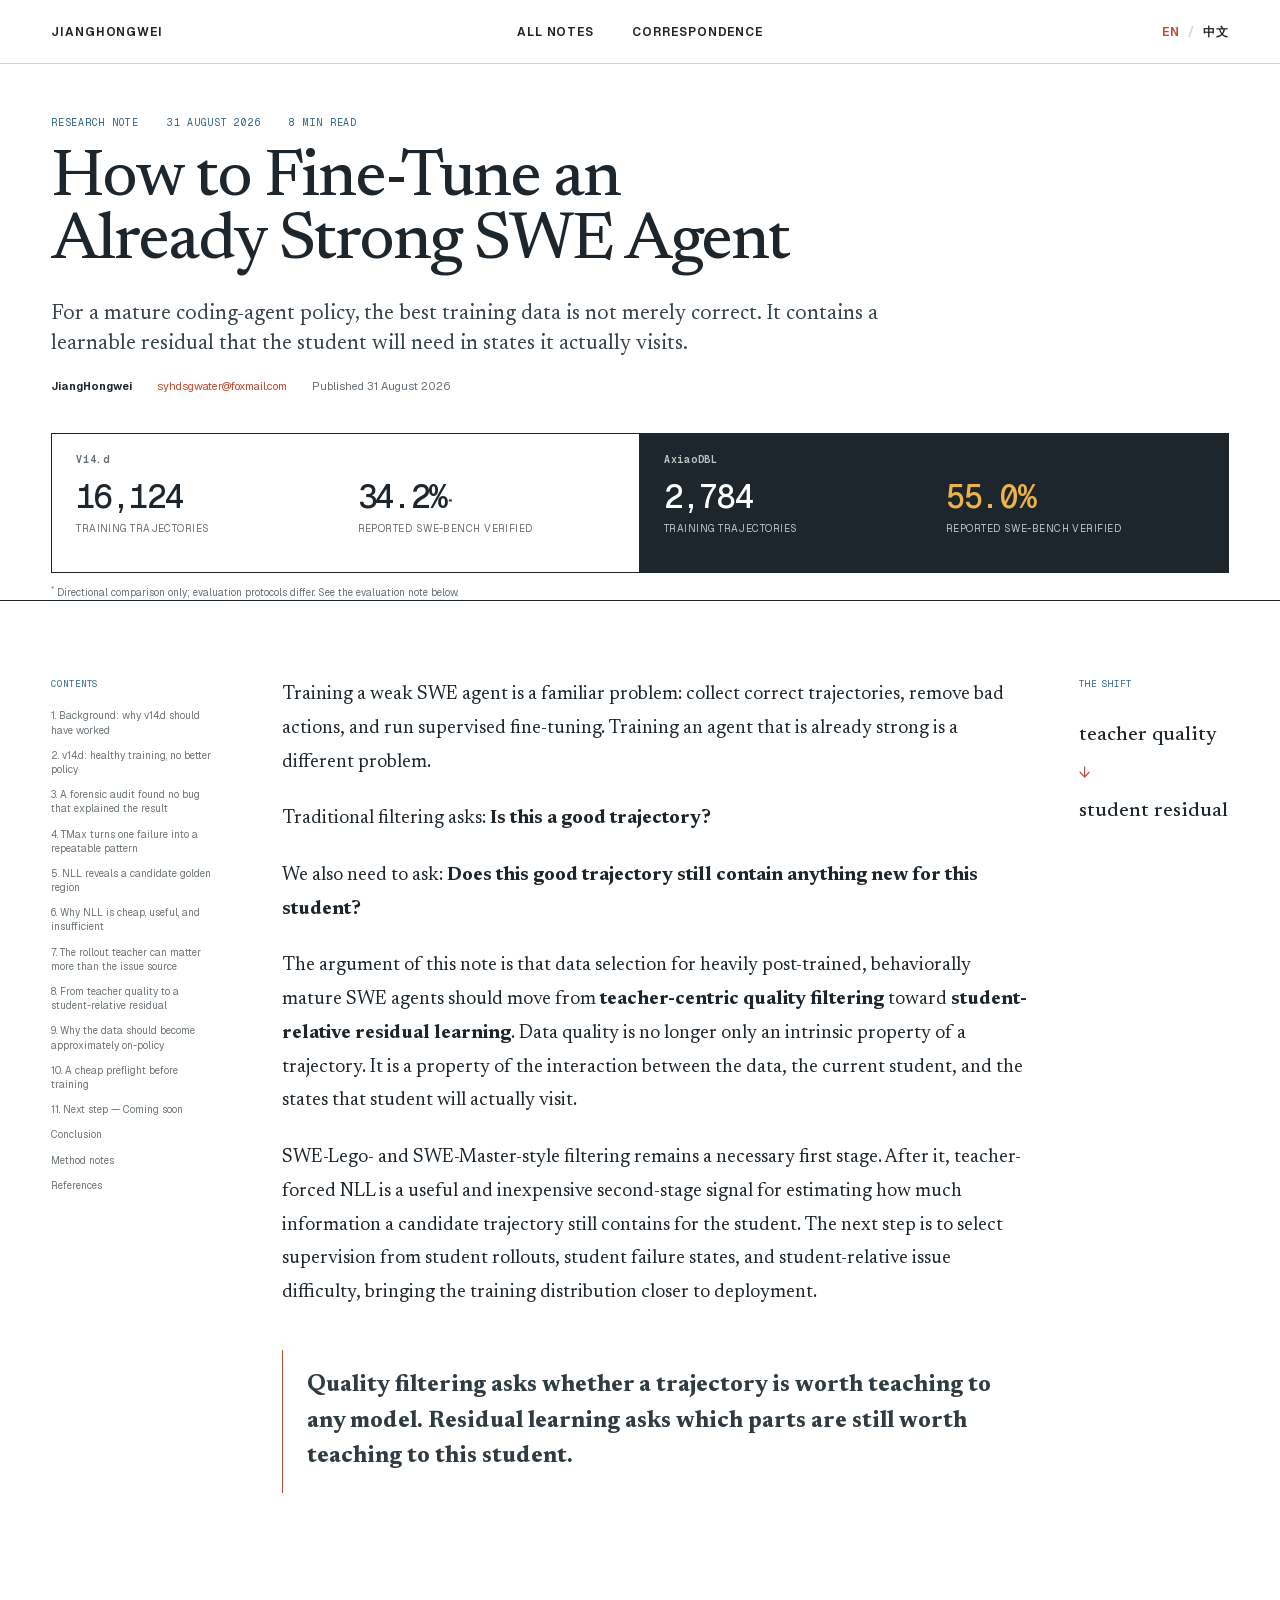
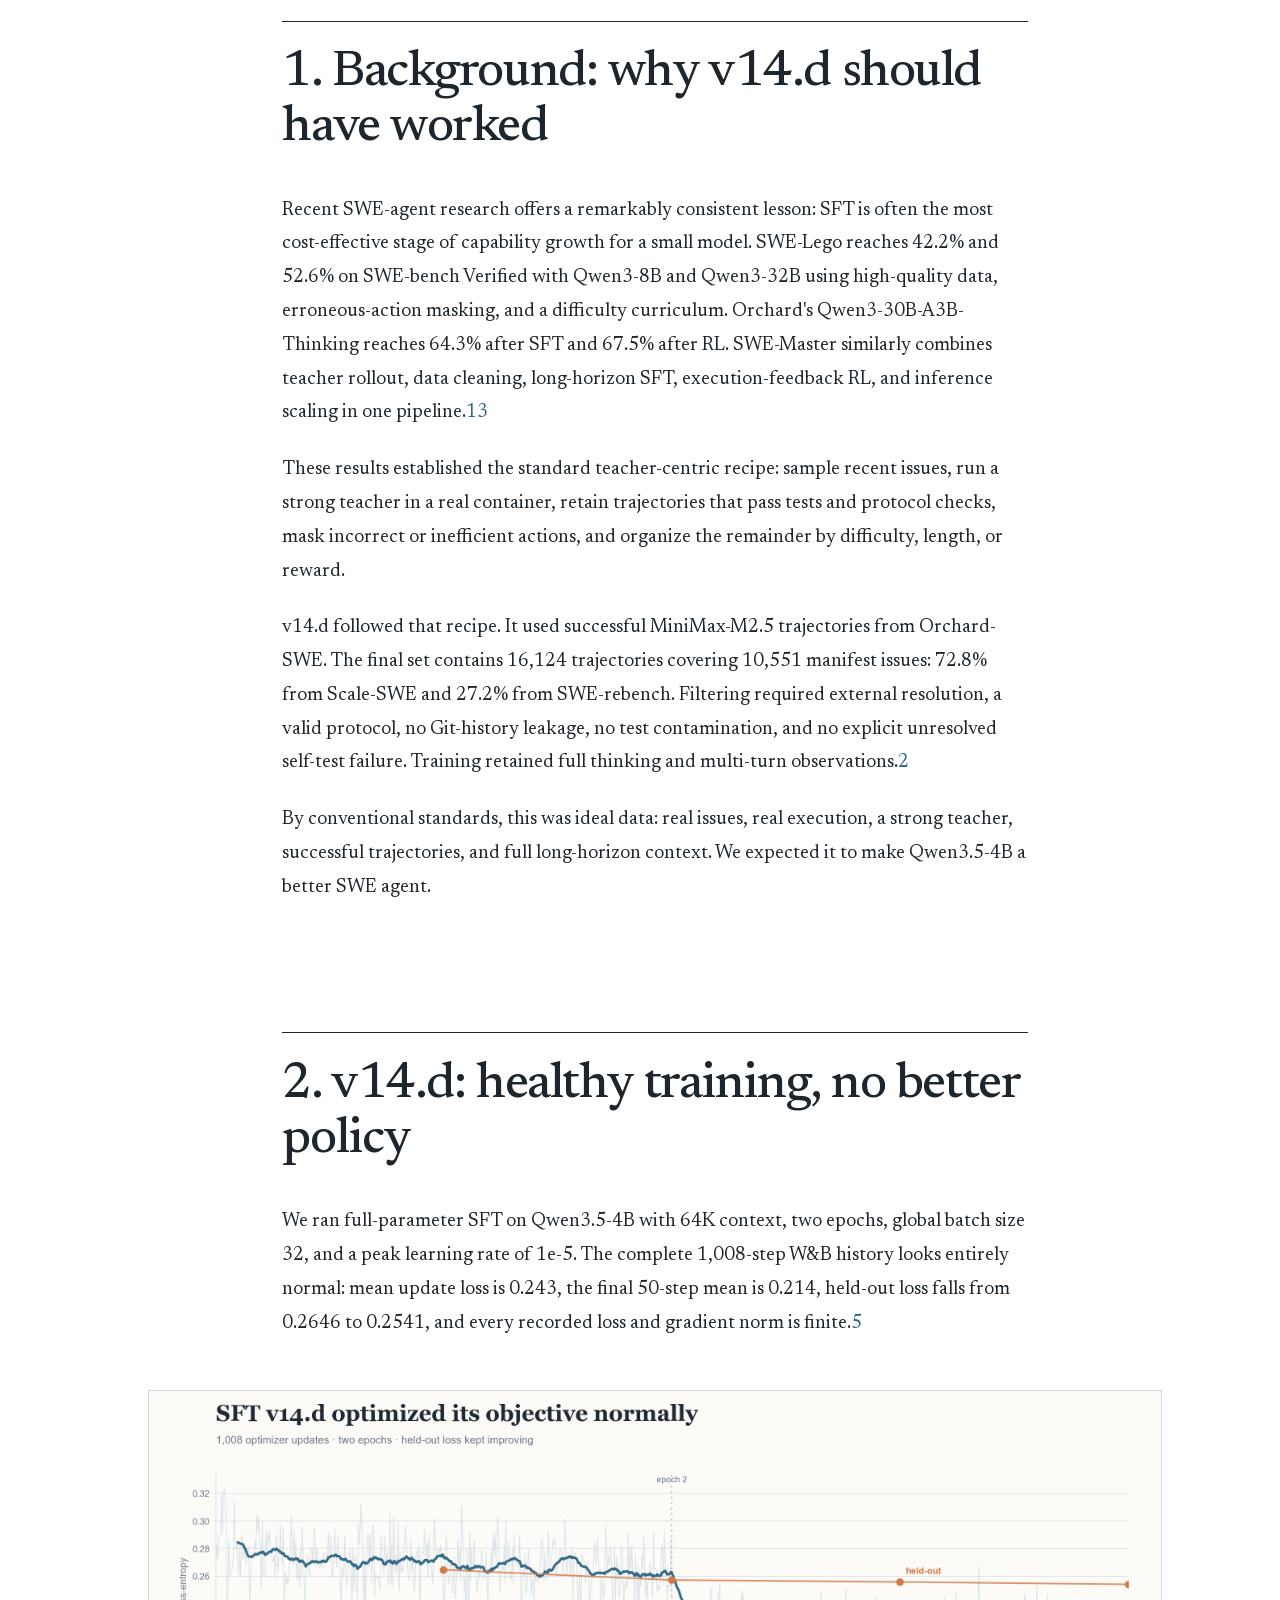
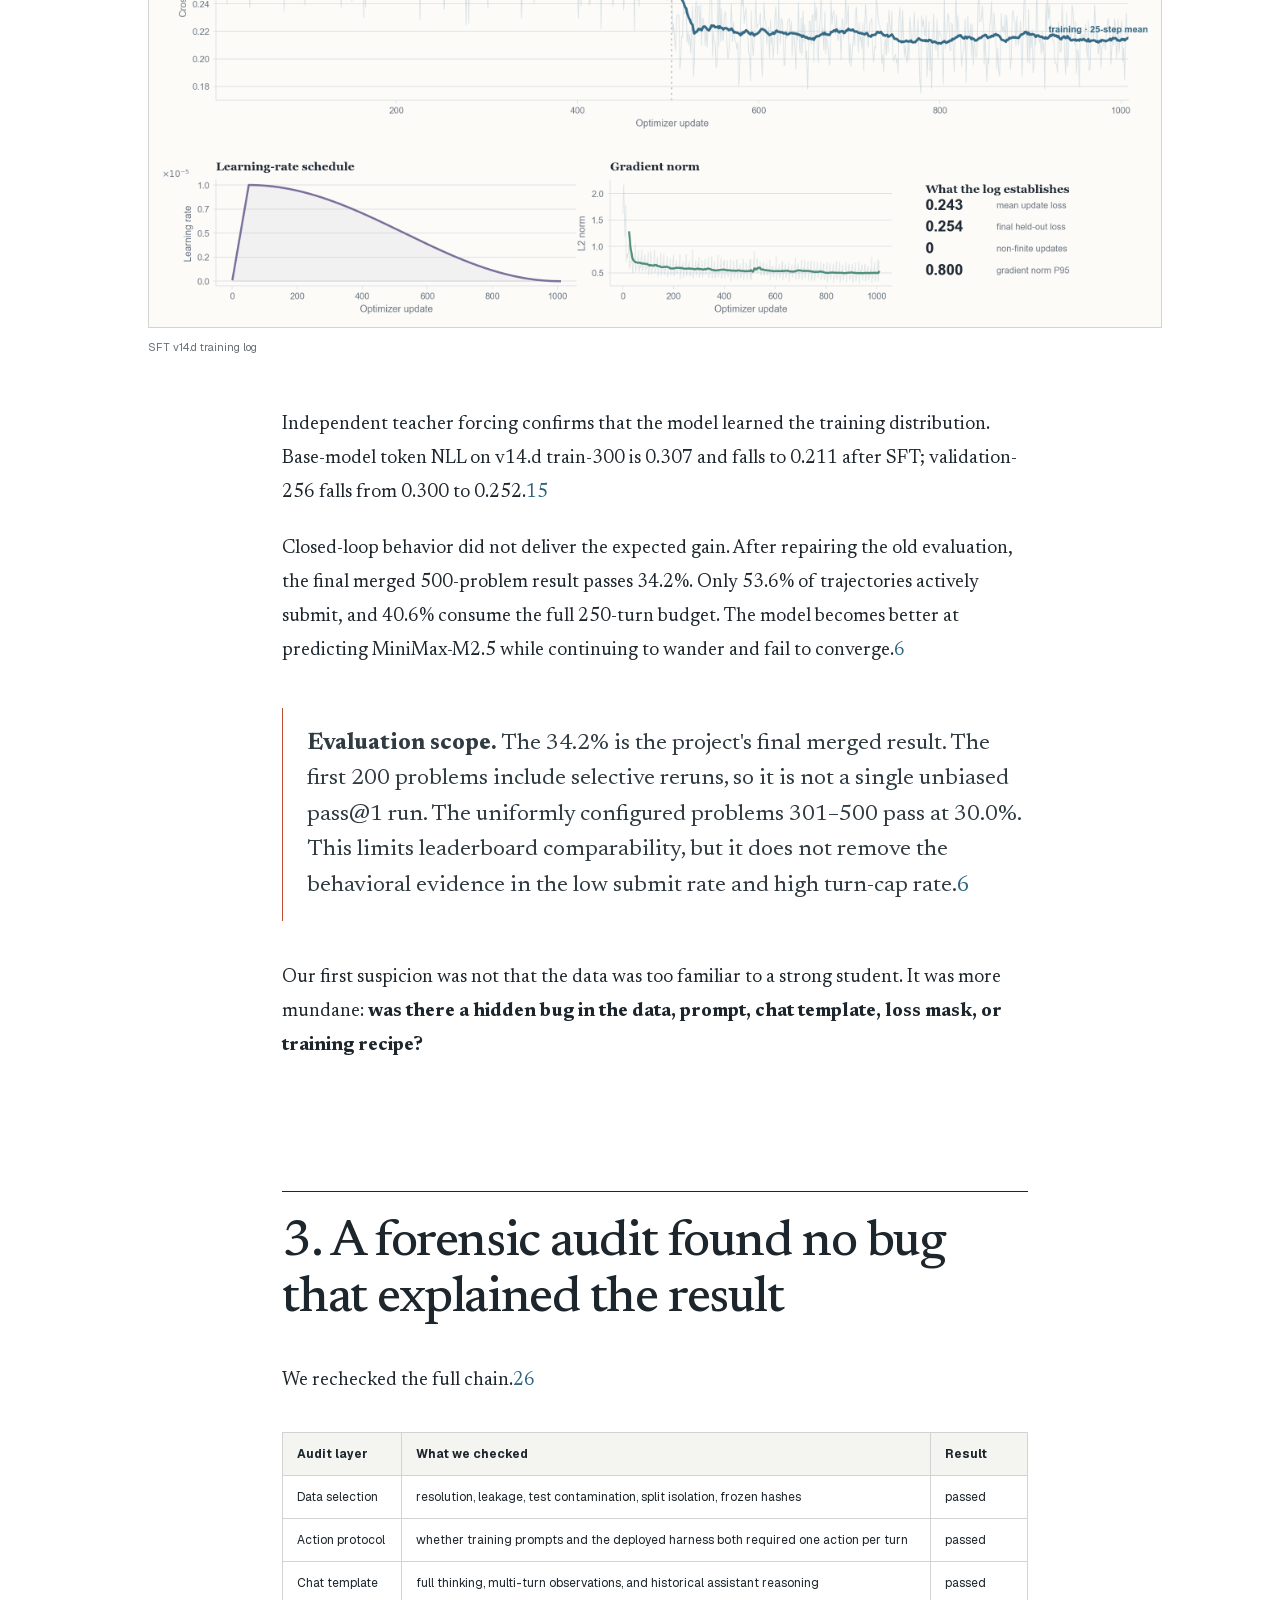
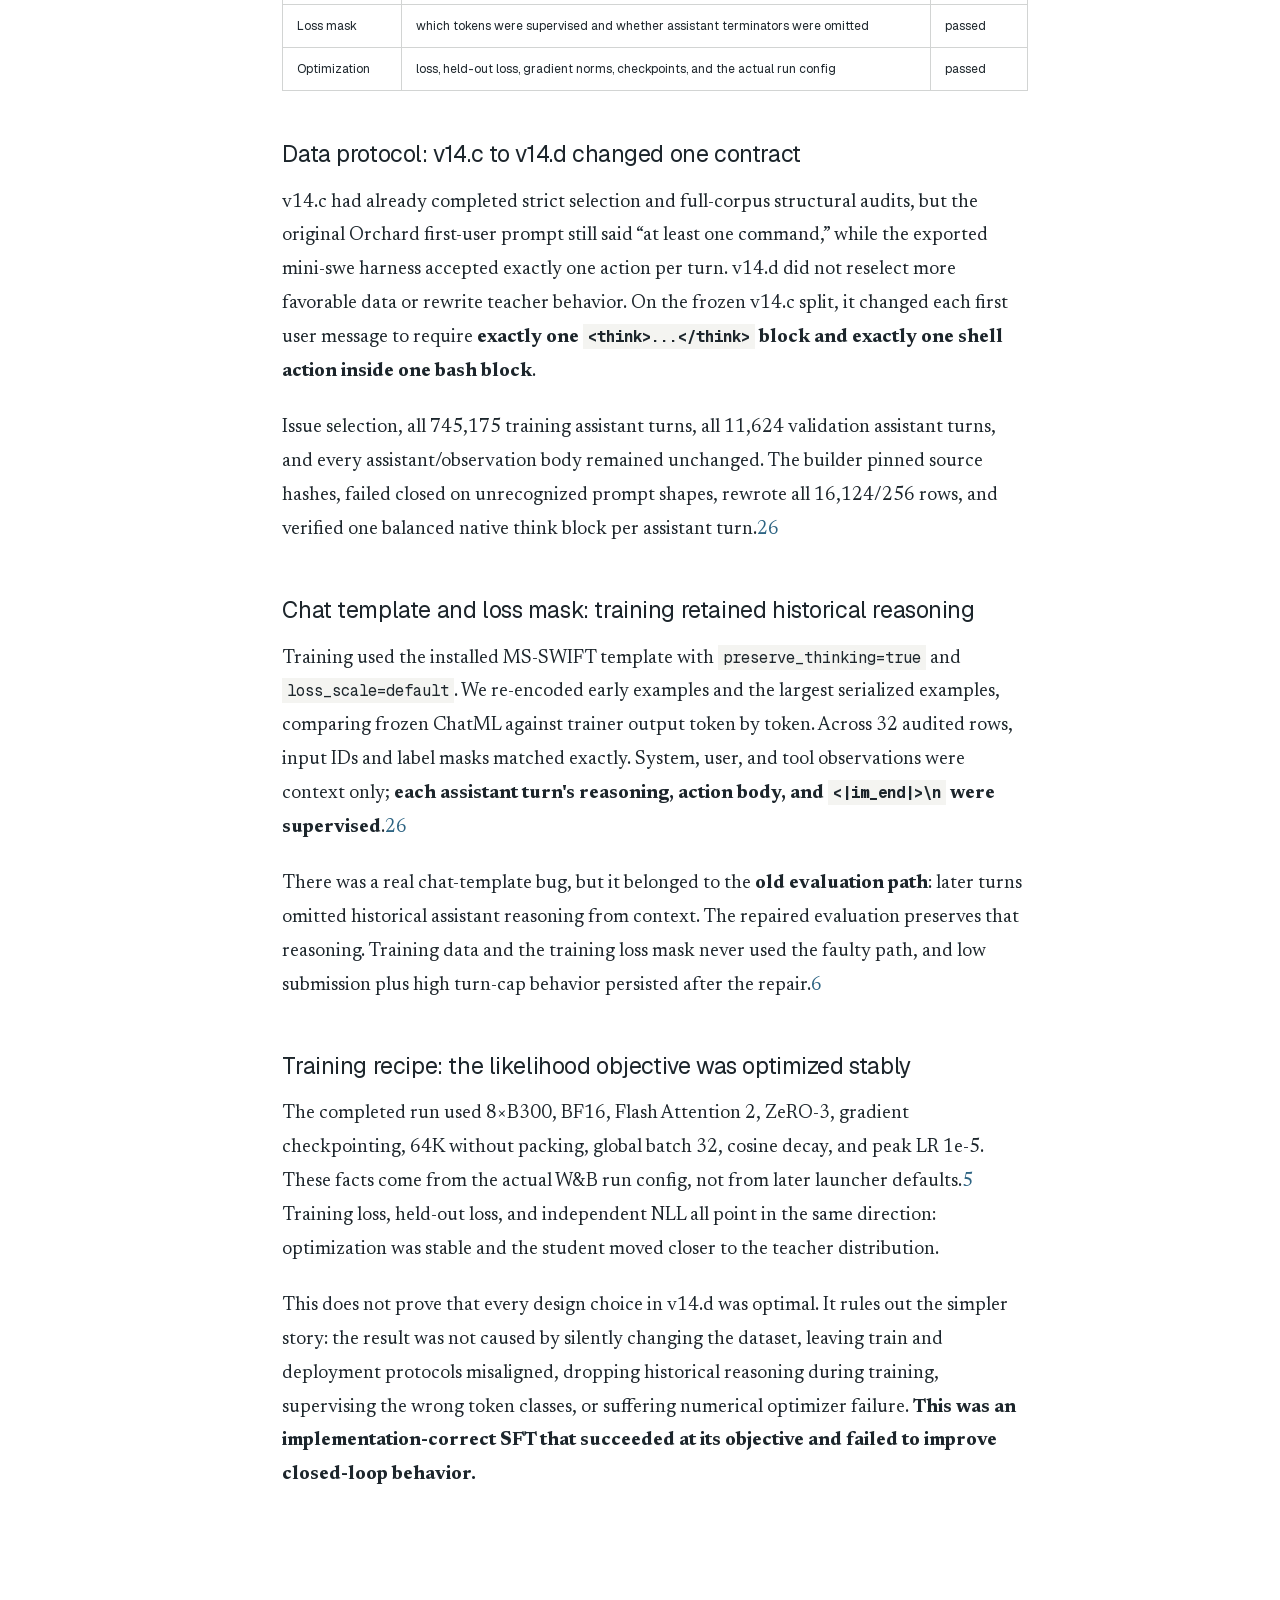
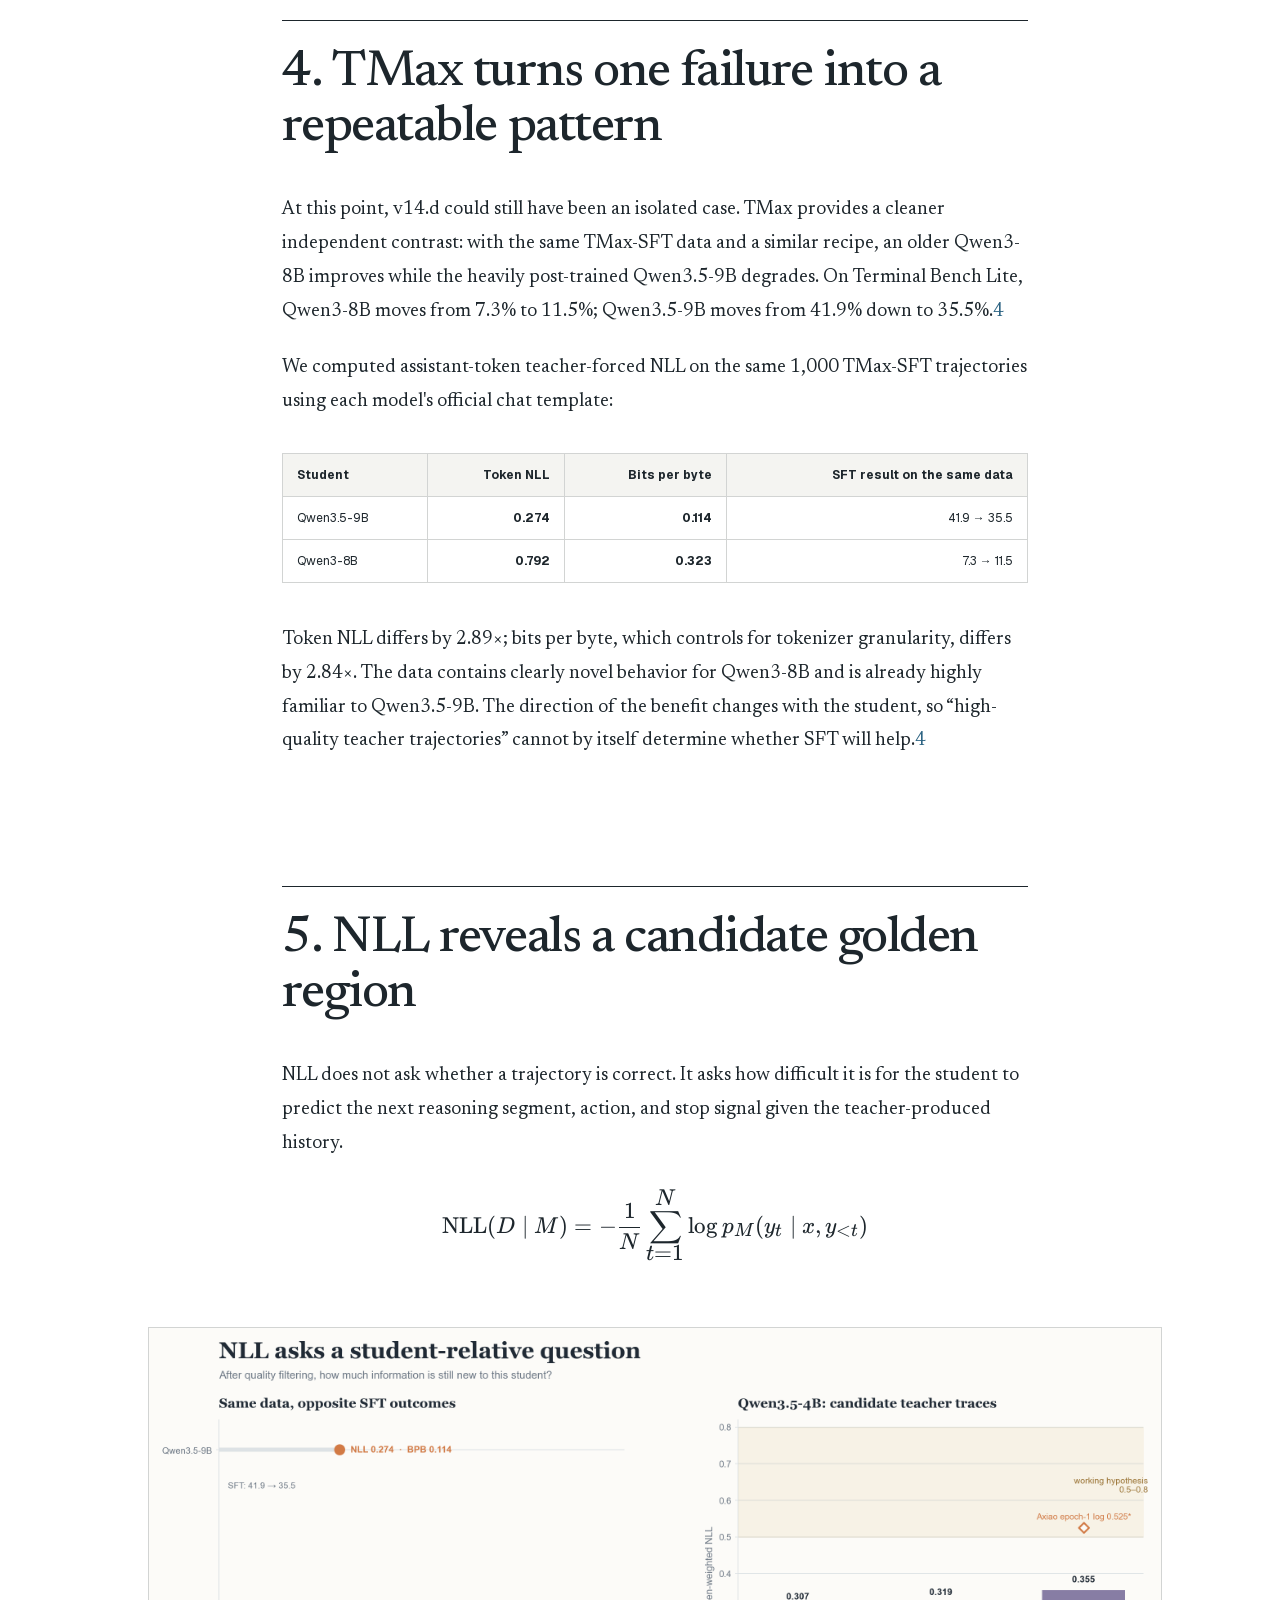
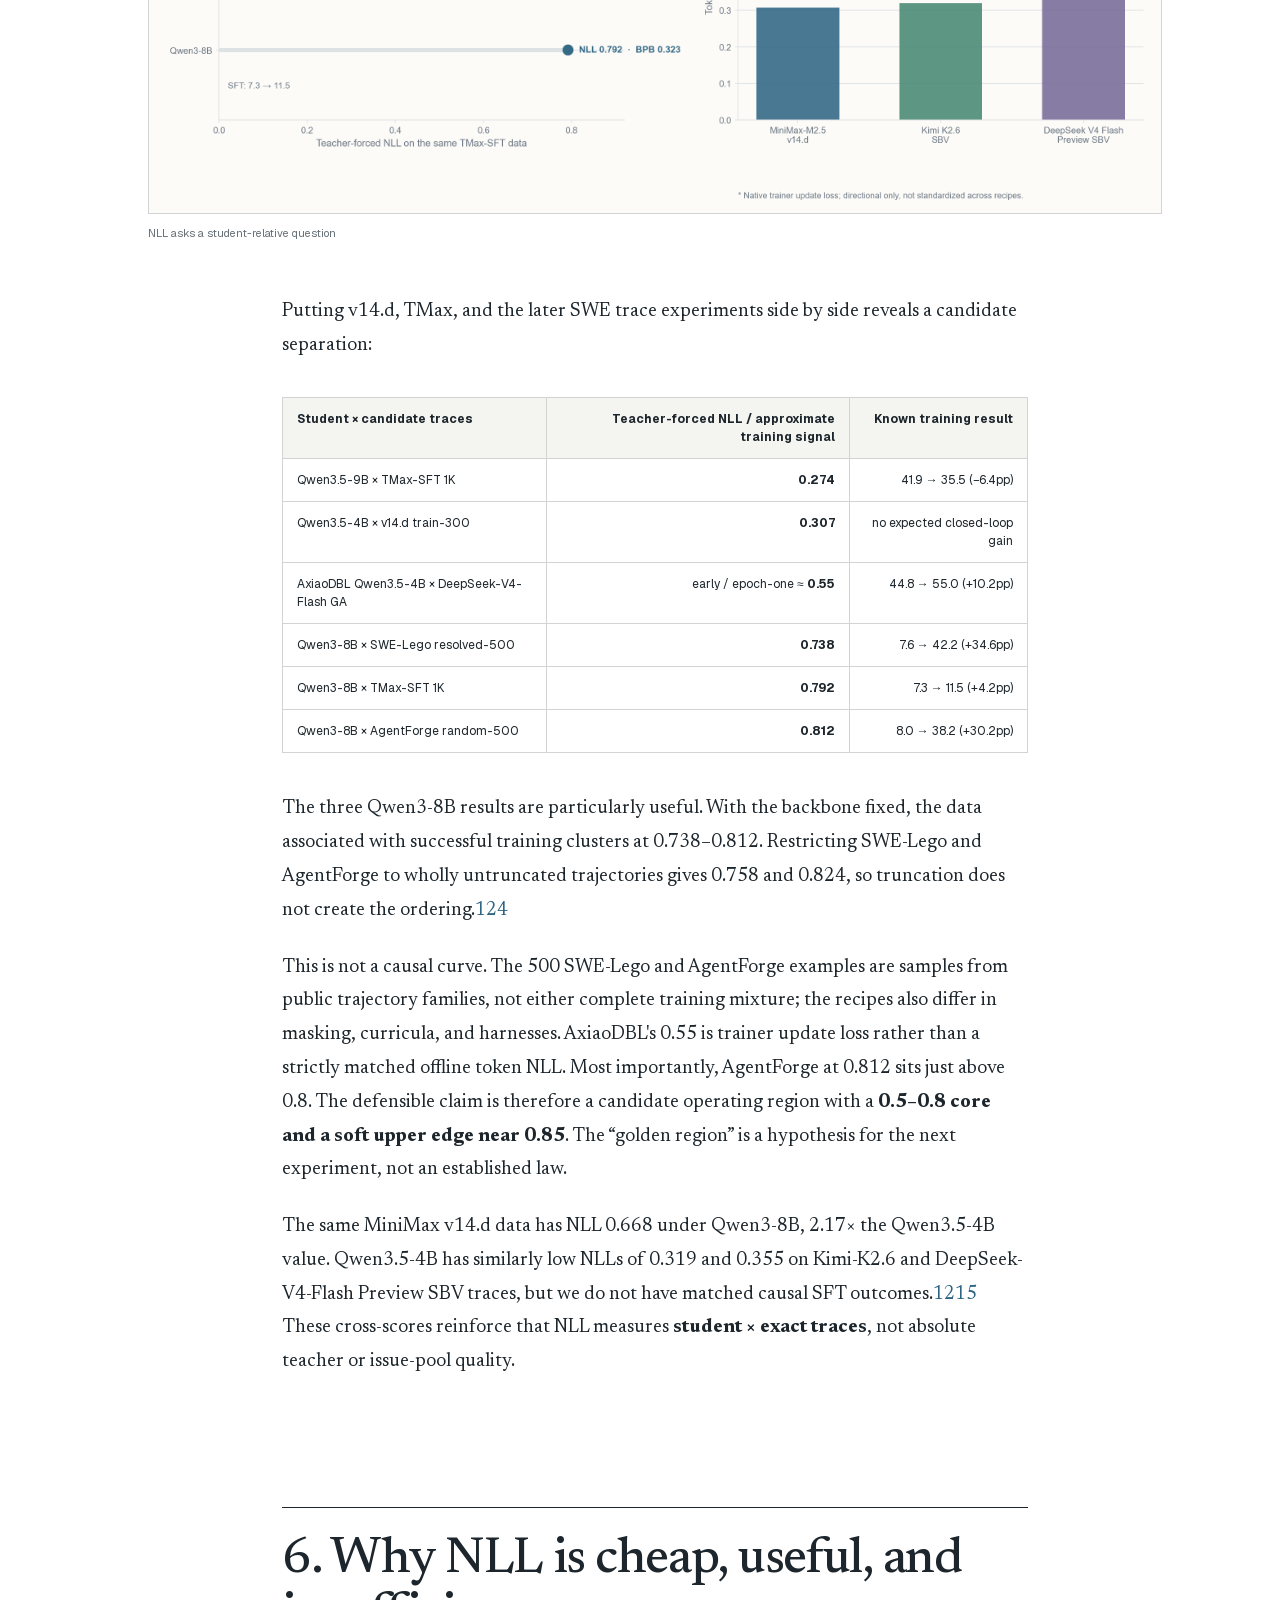
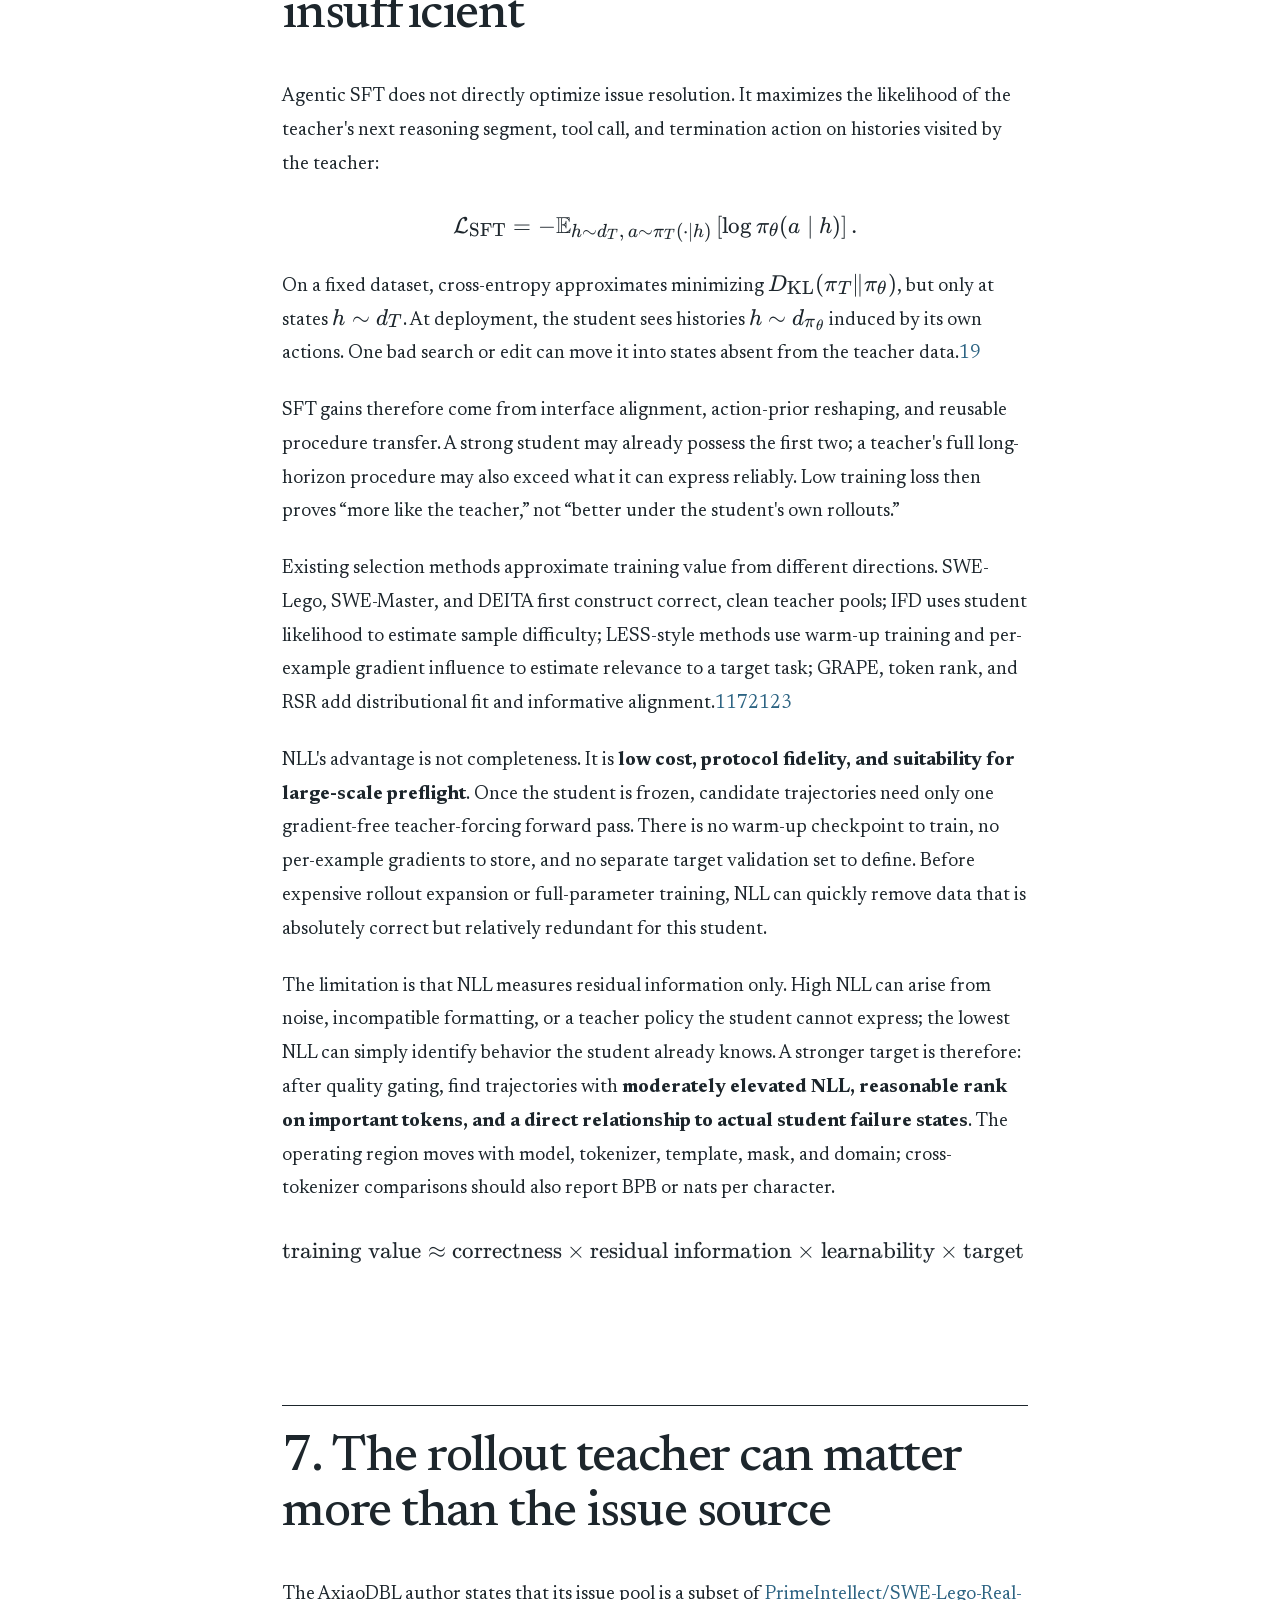
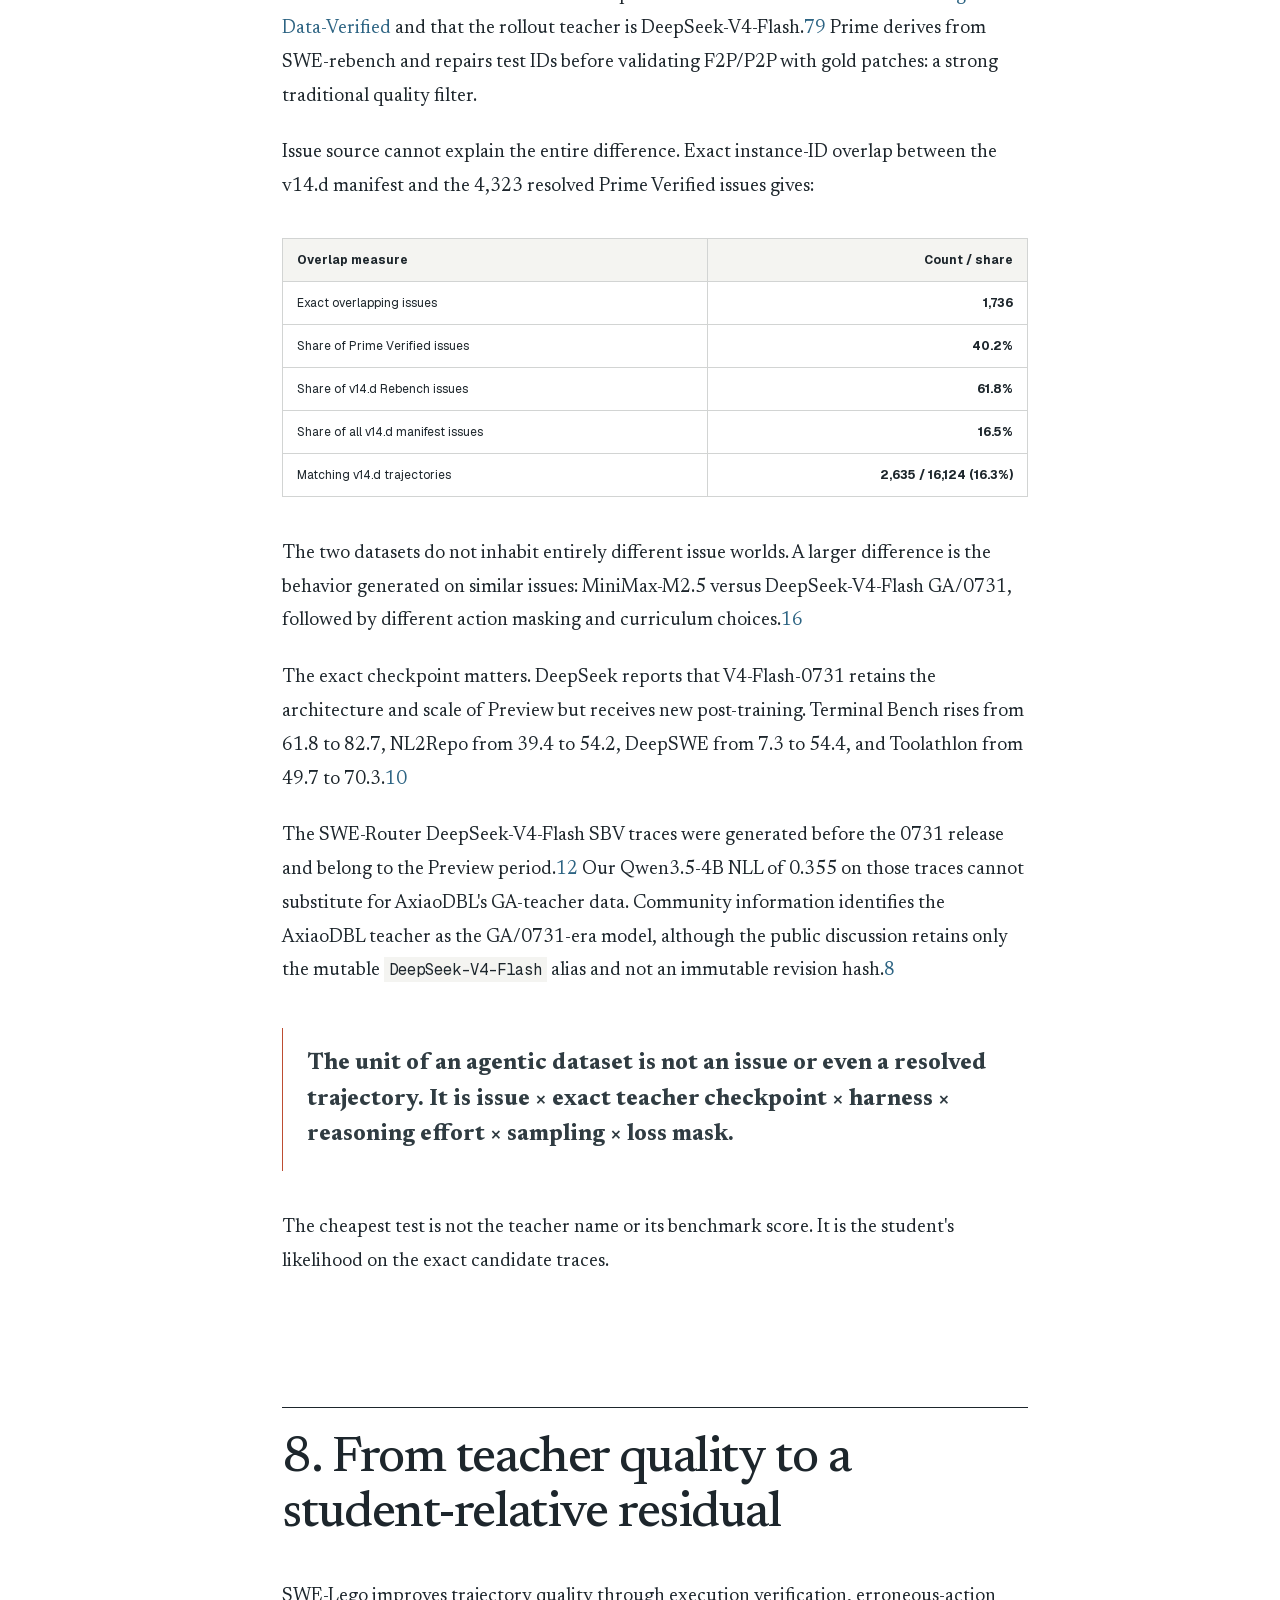
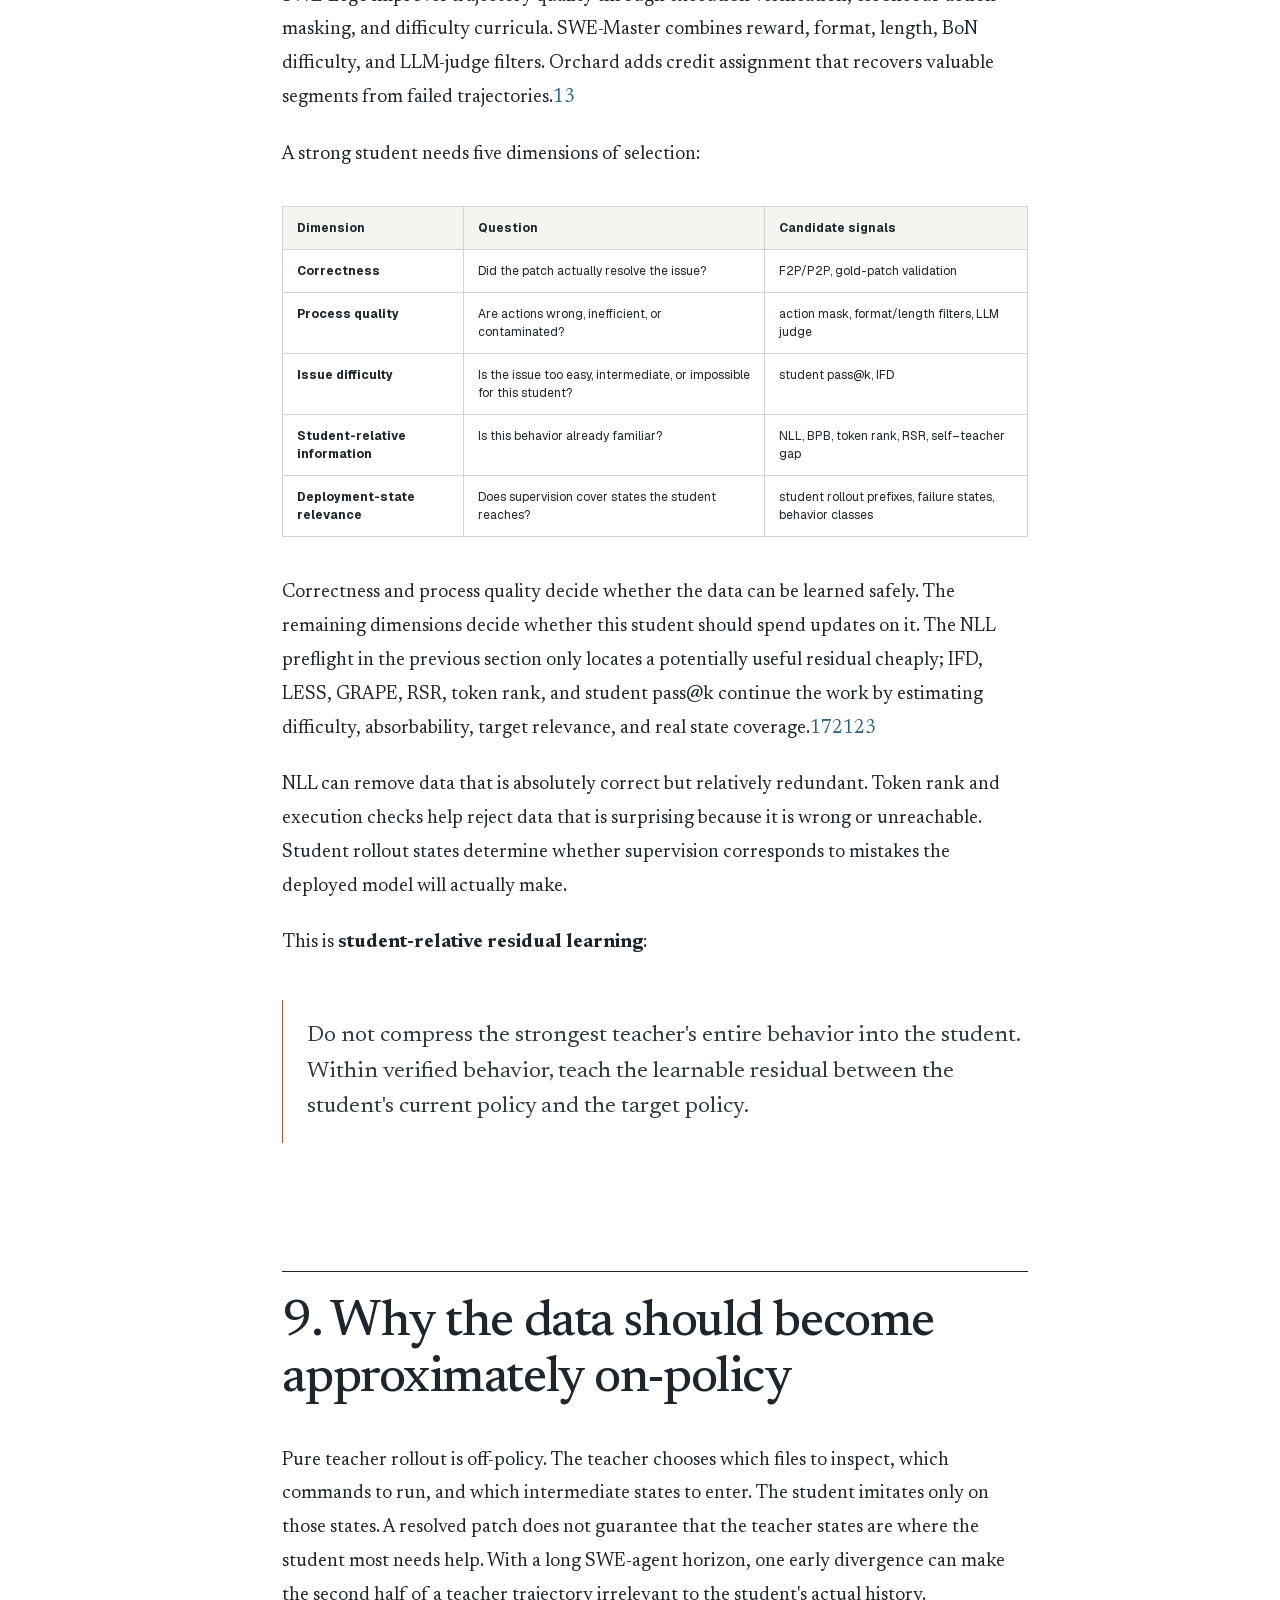
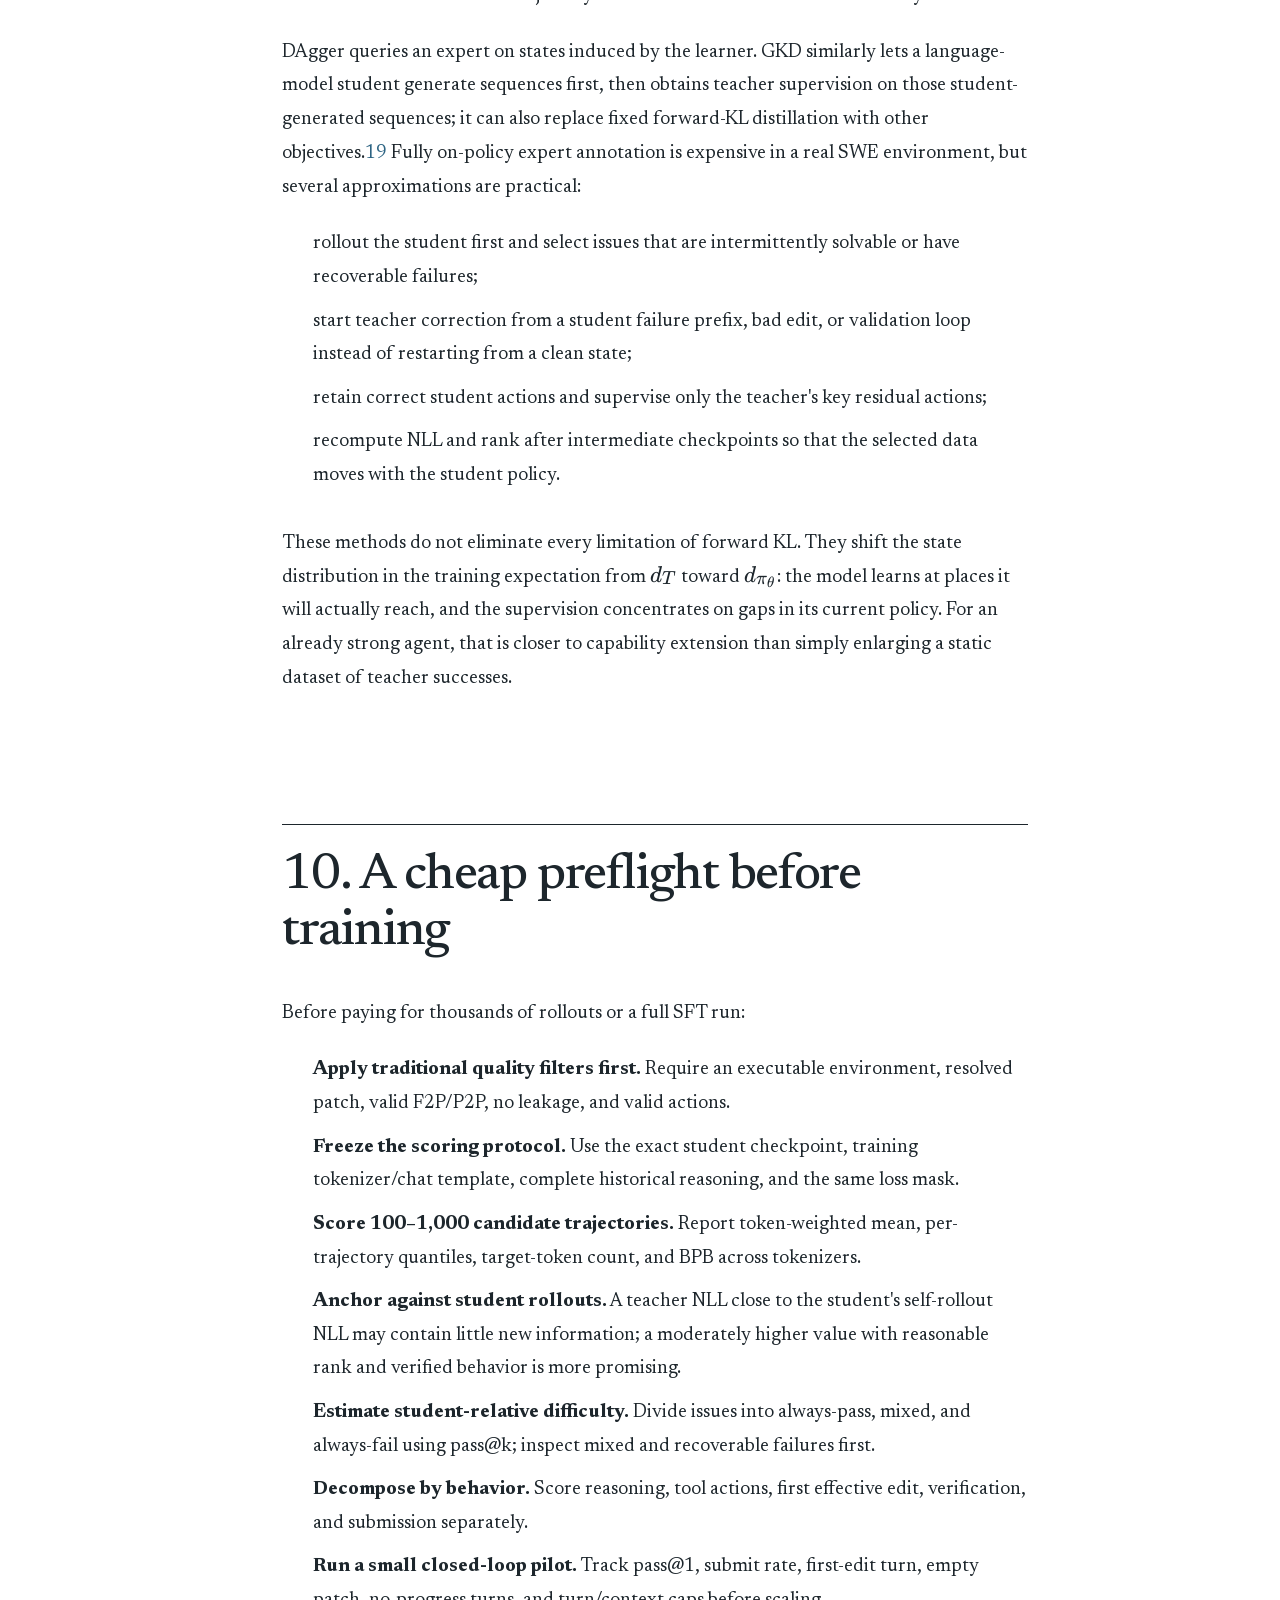
==== commit 596da0ba: "Apply Claude article review notes" ====
--- a/blog/when-sft-breaks-a-coding-agent/index.html
+++ b/blog/when-sft-breaks-a-coding-agent/index.html
@@ -1,4 +1,4 @@
-<!DOCTYPE html><html lang="en"><head><meta charSet="utf-8"/><meta name="viewport" content="width=device-width, initial-scale=1"/><link rel="stylesheet" href="/_next/static/css/index.Cn-yDsvs.css" data-rsc-css-href="/_next/static/css/index.Cn-yDsvs.css" data-precedence="vite-rsc/importer-resources"/><title>How to Fine-Tune an Already Strong SWE Agent · JiangHongwei</title><meta name="description" content="Why data selection for strong agents should move from teacher quality filtering toward student-relative residual learning."/><meta name="author" content="JiangHongwei"/><link rel="author" href="mailto:syhdsgwater@foxmail.com"/><meta property="og:title" content="How to Fine-Tune an Already Strong SWE Agent"/><meta property="og:description" content="From teacher-centric quality filtering to student-relative residual learning."/><meta property="og:type" content="article"/><meta property="article:published_time" content="2026-08-31T00:00:00.000Z"/><meta name="twitter:card" content="summary"/><meta name="twitter:title" content="JiangHongwei — Frontier Learning Field Notes"/><meta name="twitter:description" content="Experiments on frontier learning systems and software-engineering agents."/><link rel="icon" href="/icon.svg?9ac85f8052597596" sizes="any" type="image/svg+xml"/><link rel="canonical" href="https://syhdsgwater.github.io/en/notes/student-relative-residual-learning"/><link rel="alternate" hrefLang="en" href="https://syhdsgwater.github.io/en/notes/student-relative-residual-learning"/><link rel="alternate" hrefLang="zh-CN" href="https://syhdsgwater.github.io/zh/notes/student-relative-residual-learning"/>
+<!DOCTYPE html><html lang="en"><head><meta charSet="utf-8"/><meta name="viewport" content="width=device-width, initial-scale=1"/><link rel="stylesheet" href="/_next/static/css/index.ChPUHXj1.css" data-rsc-css-href="/_next/static/css/index.ChPUHXj1.css" data-precedence="vite-rsc/importer-resources"/><title>How to Fine-Tune an Already Strong SWE Agent · JiangHongwei</title><meta name="description" content="Why data selection for strong agents should move from teacher quality filtering toward student-relative residual learning."/><meta name="author" content="JiangHongwei"/><link rel="author" href="mailto:syhdsgwater@foxmail.com"/><meta property="og:title" content="How to Fine-Tune an Already Strong SWE Agent"/><meta property="og:description" content="From teacher-centric quality filtering to student-relative residual learning."/><meta property="og:type" content="article"/><meta property="article:published_time" content="2026-08-31T00:00:00.000Z"/><meta name="twitter:card" content="summary"/><meta name="twitter:title" content="JiangHongwei — Frontier Learning Field Notes"/><meta name="twitter:description" content="Experiments on frontier learning systems and software-engineering agents."/><link rel="icon" href="/icon.svg?9ac85f8052597596" sizes="any" type="image/svg+xml"/><link rel="canonical" href="https://syhdsgwater.github.io/en/notes/student-relative-residual-learning"/><link rel="alternate" hrefLang="en" href="https://syhdsgwater.github.io/en/notes/student-relative-residual-learning"/><link rel="alternate" hrefLang="zh-CN" href="https://syhdsgwater.github.io/zh/notes/student-relative-residual-learning"/>
 <link rel="preload" href="/_next/static/_vinext_fonts/geist-8ac0455e797f/geist-98bbbccb.woff2" as="font" type="font/woff2" crossorigin />
 <link rel="preload" href="/_next/static/_vinext_fonts/geist-mono-00e989178794/geist-mono-013b2f2f.woff2" as="font" type="font/woff2" crossorigin />
 <link rel="preload" href="/_next/static/_vinext_fonts/newsreader-94c054835b7e/newsreader-2415edd0.woff2" as="font" type="font/woff2" crossorigin />
--- a/_next/static/css/index.ChPUHXj1.css
+++ b/_next/static/css/index.ChPUHXj1.css
@@ -0,0 +1 @@
+@font-face{font-display:block;font-family:KaTeX_AMS;font-style:normal;font-weight:400;src:url(/_next/static/media/KaTeX_AMS-Regular.BQhdFMY1.woff2)format("woff2"),url(/_next/static/media/KaTeX_AMS-Regular.DMm9YOAa.woff)format("woff"),url(/_next/static/media/KaTeX_AMS-Regular.DRggAlZN.ttf)format("truetype")}@font-face{font-display:block;font-family:KaTeX_Caligraphic;font-style:normal;font-weight:700;src:url(/_next/static/media/KaTeX_Caligraphic-Bold.Dq_IR9rO.woff2)format("woff2"),url(/_next/static/media/KaTeX_Caligraphic-Bold.BEiXGLvX.woff)format("woff"),url(/_next/static/media/KaTeX_Caligraphic-Bold.ATXxdsX0.ttf)format("truetype")}@font-face{font-display:block;font-family:KaTeX_Caligraphic;font-style:normal;font-weight:400;src:url(/_next/static/media/KaTeX_Caligraphic-Regular.Di6jR-x-.woff2)format("woff2"),url(/_next/static/media/KaTeX_Caligraphic-Regular.CTRA-rTL.woff)format("woff"),url(/_next/static/media/KaTeX_Caligraphic-Regular.wX97UBjC.ttf)format("truetype")}@font-face{font-display:block;font-family:KaTeX_Fraktur;font-style:normal;font-weight:700;src:url(/_next/static/media/KaTeX_Fraktur-Bold.CL6g_b3V.woff2)format("woff2"),url(/_next/static/media/KaTeX_Fraktur-Bold.BsDP51OF.woff)format("woff"),url(/_next/static/media/KaTeX_Fraktur-Bold.BdnERNNW.ttf)format("truetype")}@font-face{font-display:block;font-family:KaTeX_Fraktur;font-style:normal;font-weight:400;src:url(/_next/static/media/KaTeX_Fraktur-Regular.CTYiF6lA.woff2)format("woff2"),url(/_next/static/media/KaTeX_Fraktur-Regular.Dxdc4cR9.woff)format("woff"),url(/_next/static/media/KaTeX_Fraktur-Regular.CB_wures.ttf)format("truetype")}@font-face{font-display:block;font-family:KaTeX_Main;font-style:normal;font-weight:700;src:url(/_next/static/media/KaTeX_Main-Bold.Cx986IdX.woff2)format("woff2"),url(/_next/static/media/KaTeX_Main-Bold.Jm3AIy58.woff)format("woff"),url(/_next/static/media/KaTeX_Main-Bold.waoOVXN0.ttf)format("truetype")}@font-face{font-display:block;font-family:KaTeX_Main;font-style:italic;font-weight:700;src:url(/_next/static/media/KaTeX_Main-BoldItalic.DxDJ3AOS.woff2)format("woff2"),url(/_next/static/media/KaTeX_Main-BoldItalic.SpSLRI95.woff)format("woff"),url(/_next/static/media/KaTeX_Main-BoldItalic.DzxPMmG6.ttf)format("truetype")}@font-face{font-display:block;font-family:KaTeX_Main;font-style:italic;font-weight:400;src:url(/_next/static/media/KaTeX_Main-Italic.NWA7e6Wa.woff2)format("woff2"),url(/_next/static/media/KaTeX_Main-Italic.BMLOBm91.woff)format("woff"),url(/_next/static/media/KaTeX_Main-Italic.3WenGoN9.ttf)format("truetype")}@font-face{font-display:block;font-family:KaTeX_Main;font-style:normal;font-weight:400;src:url(/_next/static/media/KaTeX_Main-Regular.B22Nviop.woff2)format("woff2"),url(/_next/static/media/KaTeX_Main-Regular.Dr94JaBh.woff)format("woff"),url(/_next/static/media/KaTeX_Main-Regular.ypZvNtVU.ttf)format("truetype")}@font-face{font-display:block;font-family:KaTeX_Math;font-style:italic;font-weight:700;src:url(/_next/static/media/KaTeX_Math-BoldItalic.CZnvNsCZ.woff2)format("woff2"),url(/_next/static/media/KaTeX_Math-BoldItalic.iY-2wyZ7.woff)format("woff"),url(/_next/static/media/KaTeX_Math-BoldItalic.B3XSjfu4.ttf)format("truetype")}@font-face{font-display:block;font-family:KaTeX_Math;font-style:italic;font-weight:400;src:url(/_next/static/media/KaTeX_Math-Italic.t53AETM-.woff2)format("woff2"),url(/_next/static/media/KaTeX_Math-Italic.DA0__PXp.woff)format("woff"),url(/_next/static/media/KaTeX_Math-Italic.flOr_0UB.ttf)format("truetype")}@font-face{font-display:block;font-family:KaTeX_SansSerif;font-style:normal;font-weight:700;src:url(/_next/static/media/KaTeX_SansSerif-Bold.D1sUS0GD.woff2)format("woff2"),url(/_next/static/media/KaTeX_SansSerif-Bold.DbIhKOiC.woff)format("woff"),url(/_next/static/media/KaTeX_SansSerif-Bold.CFMepnvq.ttf)format("truetype")}@font-face{font-display:block;font-family:KaTeX_SansSerif;font-style:italic;font-weight:400;src:url(/_next/static/media/KaTeX_SansSerif-Italic.C3H0VqGB.woff2)format("woff2"),url(/_next/static/media/KaTeX_SansSerif-Italic.DN2j7dab.woff)format("woff"),url(/_next/static/media/KaTeX_SansSerif-Italic.YYjJ1zSn.ttf)format("truetype")}@font-face{font-display:block;font-family:KaTeX_SansSerif;font-style:normal;font-weight:400;src:url(/_next/static/media/KaTeX_SansSerif-Regular.DDBCnlJ7.woff2)format("woff2"),url(/_next/static/media/KaTeX_SansSerif-Regular.CS6fqUqJ.woff)format("woff"),url(/_next/static/media/KaTeX_SansSerif-Regular.BNo7hRIc.ttf)format("truetype")}@font-face{font-display:block;font-family:KaTeX_Script;font-style:normal;font-weight:400;src:url(/_next/static/media/KaTeX_Script-Regular.D3wIWfF6.woff2)format("woff2"),url(/_next/static/media/KaTeX_Script-Regular.D5yQViql.woff)format("woff"),url(/_next/static/media/KaTeX_Script-Regular.C5JkGWo-.ttf)format("truetype")}@font-face{font-display:block;font-family:KaTeX_Size1;font-style:normal;font-weight:400;src:url(/_next/static/media/KaTeX_Size1-Regular.mCD8mA8B.woff2)format("woff2"),url(/_next/static/media/KaTeX_Size1-Regular.C195tn64.woff)format("woff"),url(/_next/static/media/KaTeX_Size1-Regular.Dbsnue_I.ttf)format("truetype")}@font-face{font-display:block;font-family:KaTeX_Size2;font-style:normal;font-weight:400;src:url(/_next/static/media/KaTeX_Size2-Regular.Dy4dx90m.woff2)format("woff2"),url(/_next/static/media/KaTeX_Size2-Regular.oD1tc_U0.woff)format("woff"),url(/_next/static/media/KaTeX_Size2-Regular.B7gKUWhC.ttf)format("truetype")}@font-face{font-display:block;font-family:KaTeX_Size3;font-style:normal;font-weight:400;src:url([data-uri])format("woff2"),url(/_next/static/media/KaTeX_Size3-Regular.CTq5MqoE.woff)format("woff"),url(/_next/static/media/KaTeX_Size3-Regular.DgpXs0kz.ttf)format("truetype")}@font-face{font-display:block;font-family:KaTeX_Size4;font-style:normal;font-weight:400;src:url(/_next/static/media/KaTeX_Size4-Regular.Dl5lxZxV.woff2)format("woff2"),url(/_next/static/media/KaTeX_Size4-Regular.BF-4gkZK.woff)format("woff"),url(/_next/static/media/KaTeX_Size4-Regular.DWFBv043.ttf)format("truetype")}@font-face{font-display:block;font-family:KaTeX_Typewriter;font-style:normal;font-weight:400;src:url(/_next/static/media/KaTeX_Typewriter-Regular.CO6r4hn1.woff2)format("woff2"),url(/_next/static/media/KaTeX_Typewriter-Regular.C0xS9mPB.woff)format("woff"),url(/_next/static/media/KaTeX_Typewriter-Regular.D3Ib7_Hf.ttf)format("truetype")}.katex{text-indent:0;text-rendering:auto;font:1.21em/1.2 KaTeX_Main,Times New Roman,serif;position:relative}.katex *{border-color:currentColor;-ms-high-contrast-adjust:none!important}.katex .katex-version:after{content:"0.18.4"}.katex .katex-mathml{clip-path:inset(50%);border:0;width:1px;height:1px;padding:0;position:absolute;overflow:hidden}.katex .katex-html>.katex-newline{display:block}.katex .katex-base{white-space:nowrap;width:min-content;position:relative}.katex .katex-base,.katex .katex-strut{display:inline-block}.katex .textbf{font-weight:700}.katex .textit{font-style:italic}.katex .textrm{font-family:KaTeX_Main}.katex .textsf{font-family:KaTeX_SansSerif}.katex .texttt{font-family:KaTeX_Typewriter}.katex .mathnormal{font-family:KaTeX_Math;font-style:italic}.katex .mathit{font-family:KaTeX_Main;font-style:italic}.katex .mathrm{font-style:normal}.katex .mathbf{font-family:KaTeX_Main;font-weight:700}.katex .boldsymbol{font-family:KaTeX_Math;font-style:italic;font-weight:700}.katex .amsrm,.katex .mathbb,.katex .textbb{font-family:KaTeX_AMS}.katex .mathcal{font-family:KaTeX_Caligraphic}.katex .mathfrak,.katex .textfrak{font-family:KaTeX_Fraktur}.katex .mathboldfrak,.katex .textboldfrak{font-family:KaTeX_Fraktur;font-weight:700}.katex .mathtt{font-family:KaTeX_Typewriter}.katex .mathscr,.katex .textscr{font-family:KaTeX_Script}.katex .mathsf,.katex .textsf{font-family:KaTeX_SansSerif}.katex .mathboldsf,.katex .textboldsf{font-family:KaTeX_SansSerif;font-weight:700}.katex .mathitsf,.katex .mathsfit,.katex .textitsf{font-family:KaTeX_SansSerif;font-style:italic}.katex .mainrm{font-family:KaTeX_Main;font-style:normal}.katex .vlist-t{border-collapse:collapse;table-layout:fixed;display:inline-table}.katex .vlist-r{display:table-row}.katex .vlist{vertical-align:bottom;display:table-cell;position:relative}.katex .vlist>span{height:0;display:block;position:relative}.katex .vlist>span>span{display:inline-block}.katex .vlist>span>.pstrut{width:0;overflow:hidden}.katex .vlist-t2{margin-right:-2px}.katex .vlist-s{vertical-align:bottom;width:2px;min-width:2px;font-size:1px;display:table-cell}.katex .katex-vbox{flex-direction:column;align-items:baseline;display:inline-flex}.katex .katex-thinbox{flex-direction:row;width:0;max-width:0;display:inline-flex}.katex .msupsub{text-align:left}.katex .mfrac>span>span{text-align:center}.katex .mfrac .frac-line{border-bottom-style:solid;width:100%;display:inline-block}.katex .katex-hdashline,.katex .katex-hline,.katex .katex-overline .overline-line,.katex .katex-rule,.katex .katex-underline .underline-line,.katex .mfrac .frac-line{min-height:1px}.katex .mspace{display:inline-block}.katex .katex-smash{line-height:0;display:inline}.katex .clap,.katex .llap,.katex .rlap{width:0;position:relative}.katex .clap>.katex-inner,.katex .llap>.katex-inner,.katex .rlap>.katex-inner{position:absolute}.katex .clap>.katex-fix,.katex .llap>.katex-fix,.katex .rlap>.katex-fix{display:inline-block}.katex .llap>.katex-inner{right:0}.katex .clap>.katex-inner,.katex .rlap>.katex-inner{left:0}.katex .clap>.katex-inner>span{margin-left:-50%;margin-right:50%}.katex .katex-rule{border:0 solid;display:inline-block;position:relative}.katex .katex-hline,.katex .katex-overline .overline-line,.katex .katex-underline .underline-line{border-bottom-style:solid;width:100%;display:inline-block}.katex .katex-hdashline{border-bottom-style:dashed;width:100%;display:inline-block}.katex .sqrt>.katex-root{margin-left:.277778em;margin-right:-.555556em}.katex .fontsize-ensurer.reset-size1.size1,.katex .katex-sizing.reset-size1.size1{font-size:1em}.katex .fontsize-ensurer.reset-size1.size2,.katex .katex-sizing.reset-size1.size2{font-size:1.2em}.katex .fontsize-ensurer.reset-size1.size3,.katex .katex-sizing.reset-size1.size3{font-size:1.4em}.katex .fontsize-ensurer.reset-size1.size4,.katex .katex-sizing.reset-size1.size4{font-size:1.6em}.katex .fontsize-ensurer.reset-size1.size5,.katex .katex-sizing.reset-size1.size5{font-size:1.8em}.katex .fontsize-ensurer.reset-size1.size6,.katex .katex-sizing.reset-size1.size6{font-size:2em}.katex .fontsize-ensurer.reset-size1.size7,.katex .katex-sizing.reset-size1.size7{font-size:2.4em}.katex .fontsize-ensurer.reset-size1.size8,.katex .katex-sizing.reset-size1.size8{font-size:2.88em}.katex .fontsize-ensurer.reset-size1.size9,.katex .katex-sizing.reset-size1.size9{font-size:3.456em}.katex .fontsize-ensurer.reset-size1.size10,.katex .katex-sizing.reset-size1.size10{font-size:4.148em}.katex .fontsize-ensurer.reset-size1.size11,.katex .katex-sizing.reset-size1.size11{font-size:4.976em}.katex .fontsize-ensurer.reset-size2.size1,.katex .katex-sizing.reset-size2.size1{font-size:.833333em}.katex .fontsize-ensurer.reset-size2.size2,.katex .katex-sizing.reset-size2.size2{font-size:1em}.katex .fontsize-ensurer.reset-size2.size3,.katex .katex-sizing.reset-size2.size3{font-size:1.16667em}.katex .fontsize-ensurer.reset-size2.size4,.katex .katex-sizing.reset-size2.size4{font-size:1.33333em}.katex .fontsize-ensurer.reset-size2.size5,.katex .katex-sizing.reset-size2.size5{font-size:1.5em}.katex .fontsize-ensurer.reset-size2.size6,.katex .katex-sizing.reset-size2.size6{font-size:1.66667em}.katex .fontsize-ensurer.reset-size2.size7,.katex .katex-sizing.reset-size2.size7{font-size:2em}.katex .fontsize-ensurer.reset-size2.size8,.katex .katex-sizing.reset-size2.size8{font-size:2.4em}.katex .fontsize-ensurer.reset-size2.size9,.katex .katex-sizing.reset-size2.size9{font-size:2.88em}.katex .fontsize-ensurer.reset-size2.size10,.katex .katex-sizing.reset-size2.size10{font-size:3.45667em}.katex .fontsize-ensurer.reset-size2.size11,.katex .katex-sizing.reset-size2.size11{font-size:4.14667em}.katex .fontsize-ensurer.reset-size3.size1,.katex .katex-sizing.reset-size3.size1{font-size:.714286em}.katex .fontsize-ensurer.reset-size3.size2,.katex .katex-sizing.reset-size3.size2{font-size:.857143em}.katex .fontsize-ensurer.reset-size3.size3,.katex .katex-sizing.reset-size3.size3{font-size:1em}.katex .fontsize-ensurer.reset-size3.size4,.katex .katex-sizing.reset-size3.size4{font-size:1.14286em}.katex .fontsize-ensurer.reset-size3.size5,.katex .katex-sizing.reset-size3.size5{font-size:1.28571em}.katex .fontsize-ensurer.reset-size3.size6,.katex .katex-sizing.reset-size3.size6{font-size:1.42857em}.katex .fontsize-ensurer.reset-size3.size7,.katex .katex-sizing.reset-size3.size7{font-size:1.71429em}.katex .fontsize-ensurer.reset-size3.size8,.katex .katex-sizing.reset-size3.size8{font-size:2.05714em}.katex .fontsize-ensurer.reset-size3.size9,.katex .katex-sizing.reset-size3.size9{font-size:2.46857em}.katex .fontsize-ensurer.reset-size3.size10,.katex .katex-sizing.reset-size3.size10{font-size:2.96286em}.katex .fontsize-ensurer.reset-size3.size11,.katex .katex-sizing.reset-size3.size11{font-size:3.55429em}.katex .fontsize-ensurer.reset-size4.size1,.katex .katex-sizing.reset-size4.size1{font-size:.625em}.katex .fontsize-ensurer.reset-size4.size2,.katex .katex-sizing.reset-size4.size2{font-size:.75em}.katex .fontsize-ensurer.reset-size4.size3,.katex .katex-sizing.reset-size4.size3{font-size:.875em}.katex .fontsize-ensurer.reset-size4.size4,.katex .katex-sizing.reset-size4.size4{font-size:1em}.katex .fontsize-ensurer.reset-size4.size5,.katex .katex-sizing.reset-size4.size5{font-size:1.125em}.katex .fontsize-ensurer.reset-size4.size6,.katex .katex-sizing.reset-size4.size6{font-size:1.25em}.katex .fontsize-ensurer.reset-size4.size7,.katex .katex-sizing.reset-size4.size7{font-size:1.5em}.katex .fontsize-ensurer.reset-size4.size8,.katex .katex-sizing.reset-size4.size8{font-size:1.8em}.katex .fontsize-ensurer.reset-size4.size9,.katex .katex-sizing.reset-size4.size9{font-size:2.16em}.katex .fontsize-ensurer.reset-size4.size10,.katex .katex-sizing.reset-size4.size10{font-size:2.5925em}.katex .fontsize-ensurer.reset-size4.size11,.katex .katex-sizing.reset-size4.size11{font-size:3.11em}.katex .fontsize-ensurer.reset-size5.size1,.katex .katex-sizing.reset-size5.size1{font-size:.555556em}.katex .fontsize-ensurer.reset-size5.size2,.katex .katex-sizing.reset-size5.size2{font-size:.666667em}.katex .fontsize-ensurer.reset-size5.size3,.katex .katex-sizing.reset-size5.size3{font-size:.777778em}.katex .fontsize-ensurer.reset-size5.size4,.katex .katex-sizing.reset-size5.size4{font-size:.888889em}.katex .fontsize-ensurer.reset-size5.size5,.katex .katex-sizing.reset-size5.size5{font-size:1em}.katex .fontsize-ensurer.reset-size5.size6,.katex .katex-sizing.reset-size5.size6{font-size:1.11111em}.katex .fontsize-ensurer.reset-size5.size7,.katex .katex-sizing.reset-size5.size7{font-size:1.33333em}.katex .fontsize-ensurer.reset-size5.size8,.katex .katex-sizing.reset-size5.size8{font-size:1.6em}.katex .fontsize-ensurer.reset-size5.size9,.katex .katex-sizing.reset-size5.size9{font-size:1.92em}.katex .fontsize-ensurer.reset-size5.size10,.katex .katex-sizing.reset-size5.size10{font-size:2.30444em}.katex .fontsize-ensurer.reset-size5.size11,.katex .katex-sizing.reset-size5.size11{font-size:2.76444em}.katex .fontsize-ensurer.reset-size6.size1,.katex .katex-sizing.reset-size6.size1{font-size:.5em}.katex .fontsize-ensurer.reset-size6.size2,.katex .katex-sizing.reset-size6.size2{font-size:.6em}.katex .fontsize-ensurer.reset-size6.size3,.katex .katex-sizing.reset-size6.size3{font-size:.7em}.katex .fontsize-ensurer.reset-size6.size4,.katex .katex-sizing.reset-size6.size4{font-size:.8em}.katex .fontsize-ensurer.reset-size6.size5,.katex .katex-sizing.reset-size6.size5{font-size:.9em}.katex .fontsize-ensurer.reset-size6.size6,.katex .katex-sizing.reset-size6.size6{font-size:1em}.katex .fontsize-ensurer.reset-size6.size7,.katex .katex-sizing.reset-size6.size7{font-size:1.2em}.katex .fontsize-ensurer.reset-size6.size8,.katex .katex-sizing.reset-size6.size8{font-size:1.44em}.katex .fontsize-ensurer.reset-size6.size9,.katex .katex-sizing.reset-size6.size9{font-size:1.728em}.katex .fontsize-ensurer.reset-size6.size10,.katex .katex-sizing.reset-size6.size10{font-size:2.074em}.katex .fontsize-ensurer.reset-size6.size11,.katex .katex-sizing.reset-size6.size11{font-size:2.488em}.katex .fontsize-ensurer.reset-size7.size1,.katex .katex-sizing.reset-size7.size1{font-size:.416667em}.katex .fontsize-ensurer.reset-size7.size2,.katex .katex-sizing.reset-size7.size2{font-size:.5em}.katex .fontsize-ensurer.reset-size7.size3,.katex .katex-sizing.reset-size7.size3{font-size:.583333em}.katex .fontsize-ensurer.reset-size7.size4,.katex .katex-sizing.reset-size7.size4{font-size:.666667em}.katex .fontsize-ensurer.reset-size7.size5,.katex .katex-sizing.reset-size7.size5{font-size:.75em}.katex .fontsize-ensurer.reset-size7.size6,.katex .katex-sizing.reset-size7.size6{font-size:.833333em}.katex .fontsize-ensurer.reset-size7.size7,.katex .katex-sizing.reset-size7.size7{font-size:1em}.katex .fontsize-ensurer.reset-size7.size8,.katex .katex-sizing.reset-size7.size8{font-size:1.2em}.katex .fontsize-ensurer.reset-size7.size9,.katex .katex-sizing.reset-size7.size9{font-size:1.44em}.katex .fontsize-ensurer.reset-size7.size10,.katex .katex-sizing.reset-size7.size10{font-size:1.72833em}.katex .fontsize-ensurer.reset-size7.size11,.katex .katex-sizing.reset-size7.size11{font-size:2.07333em}.katex .fontsize-ensurer.reset-size8.size1,.katex .katex-sizing.reset-size8.size1{font-size:.347222em}.katex .fontsize-ensurer.reset-size8.size2,.katex .katex-sizing.reset-size8.size2{font-size:.416667em}.katex .fontsize-ensurer.reset-size8.size3,.katex .katex-sizing.reset-size8.size3{font-size:.486111em}.katex .fontsize-ensurer.reset-size8.size4,.katex .katex-sizing.reset-size8.size4{font-size:.555556em}.katex .fontsize-ensurer.reset-size8.size5,.katex .katex-sizing.reset-size8.size5{font-size:.625em}.katex .fontsize-ensurer.reset-size8.size6,.katex .katex-sizing.reset-size8.size6{font-size:.694444em}.katex .fontsize-ensurer.reset-size8.size7,.katex .katex-sizing.reset-size8.size7{font-size:.833333em}.katex .fontsize-ensurer.reset-size8.size8,.katex .katex-sizing.reset-size8.size8{font-size:1em}.katex .fontsize-ensurer.reset-size8.size9,.katex .katex-sizing.reset-size8.size9{font-size:1.2em}.katex .fontsize-ensurer.reset-size8.size10,.katex .katex-sizing.reset-size8.size10{font-size:1.44028em}.katex .fontsize-ensurer.reset-size8.size11,.katex .katex-sizing.reset-size8.size11{font-size:1.72778em}.katex .fontsize-ensurer.reset-size9.size1,.katex .katex-sizing.reset-size9.size1{font-size:.289352em}.katex .fontsize-ensurer.reset-size9.size2,.katex .katex-sizing.reset-size9.size2{font-size:.347222em}.katex .fontsize-ensurer.reset-size9.size3,.katex .katex-sizing.reset-size9.size3{font-size:.405093em}.katex .fontsize-ensurer.reset-size9.size4,.katex .katex-sizing.reset-size9.size4{font-size:.462963em}.katex .fontsize-ensurer.reset-size9.size5,.katex .katex-sizing.reset-size9.size5{font-size:.520833em}.katex .fontsize-ensurer.reset-size9.size6,.katex .katex-sizing.reset-size9.size6{font-size:.578704em}.katex .fontsize-ensurer.reset-size9.size7,.katex .katex-sizing.reset-size9.size7{font-size:.694444em}.katex .fontsize-ensurer.reset-size9.size8,.katex .katex-sizing.reset-size9.size8{font-size:.833333em}.katex .fontsize-ensurer.reset-size9.size9,.katex .katex-sizing.reset-size9.size9{font-size:1em}.katex .fontsize-ensurer.reset-size9.size10,.katex .katex-sizing.reset-size9.size10{font-size:1.20023em}.katex .fontsize-ensurer.reset-size9.size11,.katex .katex-sizing.reset-size9.size11{font-size:1.43981em}.katex .fontsize-ensurer.reset-size10.size1,.katex .katex-sizing.reset-size10.size1{font-size:.24108em}.katex .fontsize-ensurer.reset-size10.size2,.katex .katex-sizing.reset-size10.size2{font-size:.289296em}.katex .fontsize-ensurer.reset-size10.size3,.katex .katex-sizing.reset-size10.size3{font-size:.337512em}.katex .fontsize-ensurer.reset-size10.size4,.katex .katex-sizing.reset-size10.size4{font-size:.385728em}.katex .fontsize-ensurer.reset-size10.size5,.katex .katex-sizing.reset-size10.size5{font-size:.433944em}.katex .fontsize-ensurer.reset-size10.size6,.katex .katex-sizing.reset-size10.size6{font-size:.48216em}.katex .fontsize-ensurer.reset-size10.size7,.katex .katex-sizing.reset-size10.size7{font-size:.578592em}.katex .fontsize-ensurer.reset-size10.size8,.katex .katex-sizing.reset-size10.size8{font-size:.694311em}.katex .fontsize-ensurer.reset-size10.size9,.katex .katex-sizing.reset-size10.size9{font-size:.833173em}.katex .fontsize-ensurer.reset-size10.size10,.katex .katex-sizing.reset-size10.size10{font-size:1em}.katex .fontsize-ensurer.reset-size10.size11,.katex .katex-sizing.reset-size10.size11{font-size:1.19961em}.katex .fontsize-ensurer.reset-size11.size1,.katex .katex-sizing.reset-size11.size1{font-size:.200965em}.katex .fontsize-ensurer.reset-size11.size2,.katex .katex-sizing.reset-size11.size2{font-size:.241158em}.katex .fontsize-ensurer.reset-size11.size3,.katex .katex-sizing.reset-size11.size3{font-size:.281351em}.katex .fontsize-ensurer.reset-size11.size4,.katex .katex-sizing.reset-size11.size4{font-size:.321543em}.katex .fontsize-ensurer.reset-size11.size5,.katex .katex-sizing.reset-size11.size5{font-size:.361736em}.katex .fontsize-ensurer.reset-size11.size6,.katex .katex-sizing.reset-size11.size6{font-size:.401929em}.katex .fontsize-ensurer.reset-size11.size7,.katex .katex-sizing.reset-size11.size7{font-size:.482315em}.katex .fontsize-ensurer.reset-size11.size8,.katex .katex-sizing.reset-size11.size8{font-size:.578778em}.katex .fontsize-ensurer.reset-size11.size9,.katex .katex-sizing.reset-size11.size9{font-size:.694534em}.katex .fontsize-ensurer.reset-size11.size10,.katex .katex-sizing.reset-size11.size10{font-size:.833601em}.katex .fontsize-ensurer.reset-size11.size11,.katex .katex-sizing.reset-size11.size11{font-size:1em}.katex .delimsizing.size1{font-family:KaTeX_Size1}.katex .delimsizing.size2{font-family:KaTeX_Size2}.katex .delimsizing.size3{font-family:KaTeX_Size3}.katex .delimsizing.size4{font-family:KaTeX_Size4}.katex .delimsizing.mult .delim-size1>span{font-family:KaTeX_Size1}.katex .delimsizing.mult .delim-size4>span{font-family:KaTeX_Size4}.katex .nulldelimiter{width:.12em;display:inline-block}.katex .delimcenter,.katex .op-symbol{position:relative}.katex .op-symbol.small-op{font-family:KaTeX_Size1}.katex .op-symbol.large-op{font-family:KaTeX_Size2}.katex .katex-accent>.vlist-t,.katex .op-limits>.vlist-t{text-align:center}.katex .katex-accent .accent-body{position:relative}.katex .katex-accent .accent-body:not(.accent-full){width:0}.katex .katex-overlay{display:block}.katex .mtable .vertical-separator{min-width:1px;display:inline-block}.katex .mtable .arraycolsep{display:inline-block}.katex .mtable .col-align-c>.vlist-t{text-align:center}.katex .mtable .col-align-l>.vlist-t{text-align:left}.katex .mtable .col-align-r>.vlist-t{text-align:right}.katex .svg-align{text-align:left}.katex svg{fill:currentColor;stroke:currentColor;height:inherit;width:100%;display:block;position:absolute}.katex svg path{stroke:none}.katex svg{fill-rule:nonzero;fill-opacity:1;stroke-width:1px;stroke-linecap:butt;stroke-linejoin:miter;stroke-miterlimit:4;stroke-dasharray:none;stroke-dashoffset:0;stroke-opacity:1}.katex img{border-style:none;min-width:0;max-width:none;min-height:0;max-height:none}.katex .katex-stretchy{width:100%;display:block;position:relative;overflow:hidden}.katex .katex-stretchy:after,.katex .katex-stretchy:before{content:""}.katex .hide-tail{width:100%;position:relative;overflow:hidden}.katex .halfarrow-left{width:50.2%;position:absolute;left:0;overflow:hidden}.katex .halfarrow-right{width:50.2%;position:absolute;right:0;overflow:hidden}.katex .brace-left{width:25.1%;position:absolute;left:0;overflow:hidden}.katex .brace-center{width:50%;position:absolute;left:25%;overflow:hidden}.katex .brace-right{width:25.1%;position:absolute;right:0;overflow:hidden}.katex .x-arrow-pad{padding:0 .5em}.katex .cd-arrow-pad{padding:0 .55556em 0 .27778em}.katex .mover,.katex .munder,.katex .x-arrow{text-align:center}.katex .boxpad{padding:0 .3em}.katex .fbox,.katex .fcolorbox{box-sizing:border-box;border:.04em solid}.katex .cancel-pad{padding:0 .2em}.katex .cancel-lap{margin-left:-.2em;margin-right:-.2em}.katex .katex-sout{border-bottom-style:solid;border-bottom-width:.08em}.katex .angl{box-sizing:border-box;border-top:.049em solid;border-right:.049em solid;margin-right:.03889em}.katex .anglpad{padding:0 .03889em}.katex .eqn-num:before{content:"(" counter(katexEqnNo) ")";counter-increment:katexEqnNo}.katex .mml-eqn-num:before{content:"(" counter(mmlEqnNo) ")";counter-increment:mmlEqnNo}.katex .mtr-glue{width:50%}.katex .cd-vert-arrow{display:inline-block;position:relative}.katex .cd-label-left{text-align:left;display:inline-block;position:absolute;right:calc(50% + .3em)}.katex .cd-label-right{text-align:right;display:inline-block;position:absolute;left:calc(50% + .3em)}.katex-display{text-align:center;margin:1em 0;display:block}.katex-display>.katex{text-align:center;white-space:nowrap;display:block}.katex-display>.katex>.katex-html{display:block;position:relative}.katex-display>.katex>.katex-html>.katex-tag{position:absolute;right:0}.katex-display.leqno>.katex>.katex-html>.katex-tag{left:0;right:auto}.katex-display.fleqn>.katex{text-align:left;padding-left:2em}body{counter-reset:katexEqnNo mmlEqnNo}@layer properties{@supports (((-webkit-hyphens:none)) and (not (margin-trim:inline))) or ((-moz-orient:inline) and (not (color:rgb(from red r g b)))){*,:before,:after{--tw-rotate-x:initial;--tw-rotate-y:initial;--tw-rotate-z:initial;--tw-skew-x:initial;--tw-skew-y:initial;--tw-border-style:solid;--tw-outline-style:solid;--tw-blur:initial;--tw-brightness:initial;--tw-contrast:initial;--tw-grayscale:initial;--tw-hue-rotate:initial;--tw-invert:initial;--tw-opacity:initial;--tw-saturate:initial;--tw-sepia:initial;--tw-drop-shadow:initial;--tw-drop-shadow-color:initial;--tw-drop-shadow-alpha:100%;--tw-drop-shadow-size:initial;--tw-ease:initial}::backdrop{--tw-rotate-x:initial;--tw-rotate-y:initial;--tw-rotate-z:initial;--tw-skew-x:initial;--tw-skew-y:initial;--tw-border-style:solid;--tw-outline-style:solid;--tw-blur:initial;--tw-brightness:initial;--tw-contrast:initial;--tw-grayscale:initial;--tw-hue-rotate:initial;--tw-invert:initial;--tw-opacity:initial;--tw-saturate:initial;--tw-sepia:initial;--tw-drop-shadow:initial;--tw-drop-shadow-color:initial;--tw-drop-shadow-alpha:100%;--tw-drop-shadow-size:initial;--tw-ease:initial}}}@layer theme{:root,:host{--font-sans:ui-sans-serif, system-ui, sans-serif, "Apple Color Emoji", "Segoe UI Emoji", "Segoe UI Symbol", "Noto Color Emoji";--font-serif:ui-serif, Georgia, Cambria, "Times New Roman", Times, serif;--font-mono:ui-monospace, SFMono-Regular, Menlo, Monaco, Consolas, "Liberation Mono", "Courier New", monospace;--spacing:.25rem;--ease-out:cubic-bezier(0, 0, .2, 1);--default-transition-duration:.15s;--default-transition-timing-function:cubic-bezier(.4, 0, .2, 1);--default-font-family:var(--font-sans);--default-mono-font-family:var(--font-mono)}}@layer base{*,:after,:before{box-sizing:border-box;border:0 solid;margin:0;padding:0}::backdrop{box-sizing:border-box;border:0 solid;margin:0;padding:0}::file-selector-button{box-sizing:border-box;border:0 solid;margin:0;padding:0}html,:host{-webkit-text-size-adjust:100%;tab-size:4;line-height:1.5;font-family:var(--default-font-family,ui-sans-serif, system-ui, sans-serif, "Apple Color Emoji", "Segoe UI Emoji", "Segoe UI Symbol", "Noto Color Emoji");font-feature-settings:var(--default-font-feature-settings,normal);font-variation-settings:var(--default-font-variation-settings,normal);-webkit-tap-highlight-color:transparent}hr{height:0;color:inherit;border-top-width:1px}abbr:where([title]){-webkit-text-decoration:underline dotted;text-decoration:underline dotted}h1,h2,h3,h4,h5,h6{font-size:inherit;font-weight:inherit}a{color:inherit;-webkit-text-decoration:inherit;-webkit-text-decoration:inherit;text-decoration:inherit}b,strong{font-weight:bolder}code,kbd,samp,pre{font-family:var(--default-mono-font-family,ui-monospace, SFMono-Regular, Menlo, Monaco, Consolas, "Liberation Mono", "Courier New", monospace);font-feature-settings:var(--default-mono-font-feature-settings,normal);font-variation-settings:var(--default-mono-font-variation-settings,normal);font-size:1em}small{font-size:80%}sub,sup{vertical-align:baseline;font-size:75%;line-height:0;position:relative}sub{bottom:-.25em}sup{top:-.5em}table{text-indent:0;border-color:inherit;border-collapse:collapse}:-moz-focusring{outline:auto}progress{vertical-align:baseline}summary{display:list-item}ol,ul,menu{list-style:none}img,svg,video,canvas,audio,iframe,embed,object{vertical-align:middle;display:block}img,video{max-width:100%;height:auto}button,input,select,optgroup,textarea{font:inherit;font-feature-settings:inherit;font-variation-settings:inherit;letter-spacing:inherit;color:inherit;opacity:1;background-color:#0000;border-radius:0}::file-selector-button{font:inherit;font-feature-settings:inherit;font-variation-settings:inherit;letter-spacing:inherit;color:inherit;opacity:1;background-color:#0000;border-radius:0}:where(select:is([multiple],[size])) optgroup{font-weight:bolder}:where(select:is([multiple],[size])) optgroup option{padding-inline-start:20px}::file-selector-button{margin-inline-end:4px}::placeholder{opacity:1}@supports (not ((-webkit-appearance:-apple-pay-button))) or (contain-intrinsic-size:1px){::placeholder{color:currentColor}@supports (color:color-mix(in lab, red, red)){::placeholder{color:color-mix(in oklab, currentcolor 50%, transparent)}}}textarea{resize:vertical}::-webkit-search-decoration{-webkit-appearance:none}::-webkit-date-and-time-value{min-height:1lh;text-align:inherit}::-webkit-datetime-edit{display:inline-flex}::-webkit-datetime-edit-fields-wrapper{padding:0}::-webkit-datetime-edit{padding-block:0}::-webkit-datetime-edit-year-field{padding-block:0}::-webkit-datetime-edit-month-field{padding-block:0}::-webkit-datetime-edit-day-field{padding-block:0}::-webkit-datetime-edit-hour-field{padding-block:0}::-webkit-datetime-edit-minute-field{padding-block:0}::-webkit-datetime-edit-second-field{padding-block:0}::-webkit-datetime-edit-millisecond-field{padding-block:0}::-webkit-datetime-edit-meridiem-field{padding-block:0}::-webkit-calendar-picker-indicator{line-height:1}:-moz-ui-invalid{box-shadow:none}button,input:where([type=button],[type=reset],[type=submit]){-webkit-appearance:button;appearance:button}::file-selector-button{-webkit-appearance:button;appearance:button}::-webkit-inner-spin-button{height:auto}::-webkit-outer-spin-button{height:auto}[hidden]:where(:not([hidden=until-found])){display:none!important}}@layer components;@layer utilities{.collapse{visibility:collapse}.visible{visibility:visible}.absolute{position:absolute}.fixed{position:fixed}.relative{position:relative}.static{position:static}.sticky{position:sticky}.start{inset-inline-start:var(--spacing)}.end{inset-inline-end:var(--spacing)}.isolate{isolation:isolate}.block{display:block}.contents{display:contents}.grid{display:grid}.hidden{display:none}.inline{display:inline}.table{display:table}.grow{flex-grow:1}.transform{transform:var(--tw-rotate-x,) var(--tw-rotate-y,) var(--tw-rotate-z,) var(--tw-skew-x,) var(--tw-skew-y,)}.truncate{text-overflow:ellipsis;white-space:nowrap;overflow:hidden}.rounded{border-radius:.25rem}.border{border-style:var(--tw-border-style);border-width:1px}.italic{font-style:italic}.underline{text-decoration-line:underline}.outline{outline-style:var(--tw-outline-style);outline-width:1px}.invert{--tw-invert:invert(100%);filter:var(--tw-blur,) var(--tw-brightness,) var(--tw-contrast,) var(--tw-grayscale,) var(--tw-hue-rotate,) var(--tw-invert,) var(--tw-saturate,) var(--tw-sepia,) var(--tw-drop-shadow,)}.filter{filter:var(--tw-blur,) var(--tw-brightness,) var(--tw-contrast,) var(--tw-grayscale,) var(--tw-hue-rotate,) var(--tw-invert,) var(--tw-saturate,) var(--tw-sepia,) var(--tw-drop-shadow,)}.transition{transition-property:color,background-color,border-color,outline-color,text-decoration-color,fill,stroke,--tw-gradient-from,--tw-gradient-via,--tw-gradient-to,opacity,box-shadow,transform,translate,scale,rotate,filter,-webkit-backdrop-filter,backdrop-filter,display,content-visibility,overlay,pointer-events;transition-timing-function:var(--tw-ease,var(--default-transition-timing-function));transition-duration:var(--tw-duration,var(--default-transition-duration))}.ease-out{--tw-ease:var(--ease-out);transition-timing-function:var(--ease-out)}}:root{--paper:#fff;--paper-deep:#f4f4f1;--ink:#1d262c;--muted:#687178;--line:#d2d4d3;--vermillion:#bd4d32;--blue:#2d6483;--sage:#778c7a;--selection:#d7e6ea}*{box-sizing:border-box}html{scroll-behavior:smooth}body{background:var(--paper);color:var(--ink);font-family:var(--font-sans), sans-serif;text-rendering:optimizelegibility;margin:0}a{color:inherit;text-underline-offset:.22em;text-decoration-thickness:1px}a:focus-visible{outline:2px solid var(--vermillion);outline-offset:4px}::selection{color:var(--ink);background:var(--selection)}*{scrollbar-color:var(--muted) var(--paper)}.site-header{border-bottom:1px solid var(--line);letter-spacing:.075em;text-transform:uppercase;grid-template-columns:1fr auto 1fr;align-items:center;min-height:64px;padding:0 clamp(22px,4vw,68px);font-size:12px;font-weight:620;display:grid}.home-header{grid-template-columns:1fr auto}.brand{align-items:center;width:fit-content;text-decoration:none;display:flex}.site-header nav{gap:clamp(20px,3vw,48px);display:flex}.site-header nav a,.language-switch a{text-decoration:none;transition:color .2s ease-out}.site-header nav a:hover,.language-switch a:hover{color:var(--vermillion)}.language-switch{justify-self:end;align-items:center;gap:8px;display:flex}.language-switch span{color:var(--line)}.home-intro{padding:clamp(34px,4vw,56px) clamp(22px,4vw,68px) clamp(38px,4.5vw,64px)}.home-intro h1{max-width:780px;font-family:var(--font-serif), "Iowan Old Style", serif;letter-spacing:-.03em;text-wrap:balance;margin:0;font-size:clamp(52px,5.4vw,78px);font-weight:450;line-height:.96}.home-intro h1 em{color:var(--vermillion);font-weight:450}.home-intro-copy{border-top:1px solid var(--ink);grid-template-columns:.9fr 1.1fr;gap:clamp(30px,5vw,72px);max-width:1160px;margin:clamp(24px,3vw,38px) 0 0 auto;padding-top:16px;display:grid}.home-intro-copy p{color:#3d484e;max-width:590px;margin:0;font-size:15px;line-height:1.62}.notes-directory{border-top:1px solid var(--ink);grid-template-columns:minmax(220px,.72fr) minmax(0,1.28fr);gap:clamp(32px,6vw,96px);padding:clamp(48px,6vw,84px) clamp(22px,4vw,68px);display:grid}.notes-directory-heading>p{color:var(--blue);font-family:var(--font-mono), monospace;letter-spacing:.085em;text-transform:uppercase;margin:0 0 18px;font-size:10px}.notes-directory-heading h2{max-width:520px;font-family:var(--font-serif), "Iowan Old Style", serif;letter-spacing:-.028em;margin:0;font-size:clamp(34px,3.4vw,50px);font-weight:460;line-height:1.02}.notes-list{border-top:1px solid var(--ink);margin:0;padding:0;list-style:none}.notes-list li{border-bottom:1px solid var(--line);grid-template-columns:minmax(130px,.48fr) minmax(250px,1fr) auto;align-items:start;gap:clamp(18px,3vw,42px);padding:24px 0 27px;display:grid}.notes-list-meta{color:var(--muted);font-family:var(--font-mono), monospace;letter-spacing:.065em;text-transform:uppercase;gap:8px;font-size:9px;line-height:1.35;display:grid}.notes-list-copy h3{font-family:var(--font-serif), "Iowan Old Style", serif;letter-spacing:-.018em;margin:0 0 6px;font-size:24px;font-weight:500;line-height:1.15}.notes-list-copy p{color:var(--muted);font-family:var(--font-serif), "Iowan Old Style", serif;margin:0;font-size:16px;line-height:1.45}.notes-list-actions{gap:14px;font-size:11px;font-weight:650;display:flex}.notes-list-actions a{border-bottom:1px solid;padding-bottom:3px;text-decoration:none}.notes-list-actions a[lang=en]{color:var(--blue)}.notes-list-actions a[lang=zh-CN]{color:var(--vermillion)}.latest-note{border-top:1px solid var(--line)}.note-index{color:var(--muted);font-family:var(--font-mono), monospace;letter-spacing:.08em;text-transform:uppercase;justify-content:space-between;padding:18px clamp(22px,4vw,68px);font-size:10px;display:flex}.latest-grid{border-top:1px solid var(--ink);border-bottom:1px solid var(--ink);grid-template-columns:minmax(0,1.12fr) minmax(380px,.88fr);display:grid}.latest-copy{flex-direction:column;min-height:450px;padding:clamp(34px,4vw,62px) clamp(22px,4.5vw,68px);display:flex}.latest-copy h2{max-width:760px;font-family:var(--font-serif), "Iowan Old Style", serif;letter-spacing:-.035em;margin:0 0 auto;font-size:clamp(46px,5.4vw,80px);font-weight:450;line-height:.93}.latest-deck{color:#354148;max-width:620px;font-family:var(--font-serif), serif;margin:32px 0 0;font-size:21px;line-height:1.42}.read-actions{flex-wrap:wrap;gap:14px 28px;margin-top:34px;display:flex}.read-actions a{border-bottom:1px solid;padding-bottom:5px;font-size:13px;font-weight:640;text-decoration:none}.read-actions a[lang=en]{color:var(--blue)}.read-actions a[lang=zh-CN]{color:var(--vermillion)}.residual-diagram{background:var(--ink);min-height:450px;color:var(--paper);margin:0;position:relative;overflow:hidden}.policy{border:1px solid #ffffff73;position:absolute;left:11%;right:11%}.policy span,.policy b{font-family:var(--font-mono), monospace;letter-spacing:.06em;text-transform:uppercase;font-size:10px;font-weight:500;position:absolute;left:18px}.policy span{color:#aeb7b9;top:15px}.policy b{bottom:15px}.policy-teacher{background:#2d648338;height:62%;top:9%}.policy-student{background:#778c7a47;height:54%;top:26%;left:23%;right:3%}.residual-band{background:var(--vermillion);color:#fff;place-items:center;height:17%;display:grid;position:absolute;top:9%;left:11%;right:11%}.residual-band span{font-family:var(--font-serif), serif;font-size:clamp(22px,2.4vw,37px);font-style:italic}.residual-diagram figcaption{color:#bcc2c3;max-width:330px;font-size:11px;line-height:1.55;position:absolute;bottom:5%;right:7%}.benchmark-contrast{padding:clamp(42px,5vw,72px) clamp(22px,4vw,68px) clamp(34px,4vw,56px)}.contrast-intro{grid-template-columns:minmax(0,1fr) minmax(280px,.7fr);align-items:end;gap:40px;margin-bottom:32px;display:grid}.contrast-intro h3{max-width:700px;font-family:var(--font-serif), serif;letter-spacing:-.03em;margin:0;font-size:clamp(38px,4vw,60px);font-weight:460;line-height:1}.contrast-intro p{max-width:420px;color:var(--muted);margin:0;font-size:14px;line-height:1.55}.contrast-table{border-top:1px solid var(--ink);border-bottom:1px solid var(--ink)}.contrast-row{border-bottom:1px solid var(--line);grid-template-columns:minmax(220px,1.25fr) repeat(2,minmax(170px,1fr));min-height:72px;display:grid}.contrast-row:last-child{border-bottom:0}.contrast-row>*{border-right:1px solid var(--line);align-items:center;min-width:0;margin:0;padding:18px 24px;display:flex}.contrast-row>:first-child{color:var(--muted);letter-spacing:.04em;text-transform:uppercase;padding-left:0;font-size:11px}.contrast-row>:last-child{border-right:0}.contrast-row strong{font-family:var(--font-mono), monospace;letter-spacing:-.035em;font-size:clamp(22px,2.4vw,34px);font-weight:500}.contrast-head{min-height:48px}.contrast-head>*{color:var(--muted);font-family:var(--font-sans), sans-serif;letter-spacing:.07em;text-transform:uppercase;padding-top:10px;padding-bottom:10px;font-size:10px;font-weight:650}.contrast-head>:first-child{font-size:10px}.contrast-head>strong{text-transform:none}.score-row>strong:last-child{color:var(--vermillion)}.score-row sup{font-family:var(--font-sans), sans-serif;color:var(--muted);margin-left:3px;font-size:10px}.teacher-row>span:not(:first-child){color:#455057;font-size:13px}.contrast-note{max-width:980px;color:var(--muted);margin:18px 0 0;font-size:11px;line-height:1.55}.site-footer{border-top:1px solid var(--line);letter-spacing:.07em;text-transform:uppercase;grid-template-columns:1fr auto 1fr;align-items:center;gap:20px;min-height:112px;padding:24px clamp(22px,4vw,68px);font-size:10px;display:grid}.site-footer p{color:var(--muted)}.site-footer>a:last-child{text-transform:none;justify-self:end}.article-site-header{background:var(--paper)}@supports (color:color-mix(in lab, red, red)){.article-site-header{background:color-mix(in srgb, var(--paper) 94%, white)}}.current-language{color:var(--vermillion)}.article-hero{padding:clamp(32px,4vw,52px) clamp(22px,4vw,68px) 0}.article-meta-line{color:var(--blue);font-family:var(--font-mono), monospace;letter-spacing:.075em;text-transform:uppercase;flex-wrap:wrap;gap:10px 28px;margin-bottom:18px;font-size:10px;display:flex}.article-hero h1{max-width:980px;font-family:var(--font-serif), "Iowan Old Style", serif;letter-spacing:-.03em;text-wrap:balance;margin:0;font-size:clamp(46px,5.2vw,76px);font-weight:450;line-height:.95}.is-zh .article-hero h1{max-width:960px;font-family:"Songti SC", "STSong", var(--font-serif), serif;letter-spacing:-.025em;font-size:clamp(44px,5vw,72px);line-height:1.03}.article-deck{color:#37444a;max-width:900px;font-family:var(--font-serif), "Iowan Old Style", serif;margin:clamp(18px,2vw,28px) 0 18px;font-size:clamp(19px,1.65vw,24px);line-height:1.42}.is-zh .article-deck{font-family:Songti SC,STSong,serif;line-height:1.55}.article-author{color:var(--muted);flex-wrap:wrap;gap:9px 25px;margin-bottom:clamp(28px,3vw,40px);font-size:11px;display:flex}.article-author span:first-child{color:var(--ink);font-weight:660}.article-author a{color:var(--vermillion)}.article-comparison{border:1px solid var(--ink);grid-template-columns:repeat(2,1fr);display:grid}.comparison-model{border-right:1px solid var(--ink);min-width:0;padding:18px 24px 20px}.comparison-model:last-child{border-right:0}.comparison-model>p{color:var(--muted);font-family:var(--font-mono), monospace;letter-spacing:.07em;margin:0 0 14px;font-size:10px;font-weight:650}.comparison-model dl{grid-template-columns:repeat(2,1fr);gap:24px;margin:0;display:grid}.comparison-model dl>div:only-child{grid-column:1/-1}.comparison-model dl>div{grid-template-rows:auto minmax(30px,auto);grid-template-areas:"value""label";align-content:start;gap:9px;display:grid}.comparison-model dt{max-width:210px;color:var(--muted);letter-spacing:.045em;text-transform:uppercase;grid-area:label;font-size:10px;line-height:1.42}.comparison-model dd{font-family:var(--font-mono), monospace;letter-spacing:-.04em;grid-area:value;margin:0;font-size:clamp(27px,2.5vw,38px);font-weight:500;line-height:1}.comparison-model sup{margin-left:2px;font-size:8px}.comparison-model-emphasis{background:var(--ink);color:var(--paper)}.comparison-model-emphasis>p,.comparison-model-emphasis dt{color:#bec3c4}.comparison-model-emphasis dl>div:last-child dd{color:#edb24c}.article-comparison-note{max-width:850px;color:var(--muted);margin:12px 0 0;font-size:10px;line-height:1.5}.article-layout{border-top:1px solid var(--ink);grid-template-columns:minmax(180px,.8fr) minmax(0,790px) minmax(150px,.8fr);gap:clamp(30px,4vw,70px);padding:clamp(50px,6vw,82px) clamp(22px,4vw,68px) 150px;display:grid;position:relative}.article-toc{align-self:start;max-height:calc(100vh - 56px);padding-right:18px;position:sticky;top:28px;overflow:auto}.article-toc>p,.article-margin-note>p{color:var(--blue);font-family:var(--font-mono), monospace;letter-spacing:.1em;text-transform:uppercase;margin:0 0 18px;font-size:9px}.article-toc ol{margin:0;padding:0;list-style:none}.article-toc li{color:#6e767a;margin-bottom:11px;font-size:10px;line-height:1.42}.article-toc a{text-decoration:none;transition:color .2s ease-out}.article-toc a:hover{color:var(--vermillion)}.article-margin-note{flex-direction:column;align-self:start;align-items:flex-start;gap:11px;display:flex;position:sticky;top:28px}.article-margin-note strong{font-family:var(--font-serif), serif;font-size:20px;font-weight:480}.article-margin-note span{color:var(--vermillion)}.article-body{min-width:0;font-family:var(--font-serif), "Iowan Old Style", serif;font-size:19px;line-height:1.78}.is-zh .article-body{font-family:Songti SC,STSong,serif;font-size:18px;line-height:1.92}.article-body>:first-child{margin-top:0}.article-body p{margin:0 0 1.2em}.article-body h2{border-top:1px solid var(--ink);font-family:var(--font-serif), "Iowan Old Style", serif;letter-spacing:-.028em;margin:2.5em 0 .72em;padding-top:.48em;scroll-margin-top:28px;font-size:clamp(38px,4vw,55px);font-weight:470;line-height:1.08;position:relative}.is-zh .article-body h2{letter-spacing:-.015em;font-family:Songti SC,STSong,serif;line-height:1.3}.heading-anchor{font-family:var(--font-mono), monospace;opacity:0;font-size:13px;transition:opacity .2s ease-out,color .2s ease-out;position:absolute;right:calc(100% + 12px);color:var(--line)!important;text-decoration:none!important}.article-body h2:hover .heading-anchor{opacity:1;color:var(--vermillion)!important}.heading-anchor:focus-visible{opacity:1;color:var(--vermillion)!important}.article-body h3{font-family:var(--font-sans), sans-serif;letter-spacing:-.018em;margin:2.15em 0 .68em;scroll-margin-top:28px;font-size:23px;line-height:1.3}.article-body strong{font-weight:720}.article-body a{color:var(--blue)}.article-body blockquote{border-left:1px solid var(--vermillion);color:#303c42;margin:1.75em 0;padding:18px 0 18px 24px;font-size:23px;line-height:1.54}.article-body blockquote p:last-child{margin-bottom:0}.article-body hr{border:0;border-top:1px solid var(--line);margin:2.4em 0}.article-body ul,.article-body ol{margin:0 0 1.8em;padding-left:1.3em}.article-body li{margin-bottom:.5em;padding-left:.3em}.article-body pre{background:var(--ink);color:var(--paper);font-family:var(--font-mono), monospace;margin:2em 0;padding:24px;font-size:13px;line-height:1.7;overflow-x:auto}.article-body :not(pre)>code{background:var(--paper-deep);font-family:var(--font-mono), monospace;padding:2px 5px;font-size:.82em}.table-scroll{width:100%;margin:1.8em 0 2.1em;overflow-x:auto}.article-body table{border-collapse:collapse;width:100%;min-width:580px;font-family:var(--font-sans), sans-serif;font-size:12px;line-height:1.5}.article-body th,.article-body td{border:1px solid var(--line);text-align:left;vertical-align:top;min-width:95px;padding:12px 14px}.article-body th{background:var(--paper-deep);font-weight:700}.article-body .katex-display{margin:.72em 0;padding:8px 0;overflow:auto hidden}.article-body .katex .msupsub{font-size:.82em}.article-figure{width:calc(100% + min(21vw,340px));margin:2.6em 0 2.8em calc(-1*min(10.5vw,170px));display:block}.article-figure img{border:1px solid var(--line);background:var(--paper);width:100%;display:block}.article-figure .figure-caption{color:var(--muted);font-family:var(--font-sans), sans-serif;margin-top:11px;font-size:11px;line-height:1.5;display:block}.article-footer{background:var(--ink);color:var(--paper);grid-template-columns:1fr auto auto;align-items:end;gap:30px;padding:42px clamp(22px,4vw,68px);display:grid}.article-footer p{font-family:var(--font-serif), serif;margin:0 0 7px;font-size:19px}.article-footer span{color:#aeb4b5;font-size:10px}.article-footer>a{color:#edb24c;font-size:11px}@media (max-width:900px){.site-header{grid-template-columns:1fr auto}.site-header nav{display:none}.home-intro-copy,.notes-directory,.latest-grid{grid-template-columns:1fr}.notes-directory{gap:34px}.latest-copy,.residual-diagram{min-height:430px}.contrast-intro{grid-template-columns:1fr;gap:14px}.article-layout{grid-template-columns:minmax(150px,.42fr) minmax(0,1.58fr)}.article-margin-note{display:none}.article-figure{width:100%;margin-left:0}}@media (max-width:620px){.site-header{min-height:60px}.brand>span:last-child{font-size:10px}.home-intro{padding-top:32px;padding-bottom:38px}.home-intro h1{font-size:clamp(44px,12vw,58px)}.home-intro-copy{grid-template-columns:1fr}.home-intro-copy p{font-size:14px}.notes-directory{padding-top:42px;padding-bottom:50px}.notes-list li{grid-template-columns:1fr;gap:14px}.notes-list-meta{grid-template-columns:auto 1fr}.notes-list-actions{margin-top:2px}.latest-copy{min-height:390px}.latest-copy h2{font-size:clamp(44px,13vw,64px)}.latest-deck{font-size:19px}.residual-diagram{min-height:390px}.benchmark-contrast{padding-top:38px}.contrast-intro h3{font-size:clamp(36px,11vw,50px)}.contrast-row{grid-template-columns:minmax(116px,.9fr) repeat(2,minmax(92px,1fr));min-height:64px}.contrast-row>*{padding:14px 9px}.contrast-row>:first-child{letter-spacing:.025em;padding-left:0;font-size:9px}.contrast-row strong{font-size:clamp(18px,5.8vw,26px)}.contrast-head>*{letter-spacing:.04em;font-size:8px}.contrast-head>:first-child{font-size:8px}.teacher-row>span:not(:first-child){overflow-wrap:anywhere;font-size:10px}.site-footer{grid-template-columns:1fr;align-items:start}.site-footer p{display:none}.site-footer>a:last-child{justify-self:start}.article-hero{padding-top:28px}.article-meta-line{margin-bottom:16px}.article-hero h1,.is-zh .article-hero h1{font-size:clamp(38px,10vw,52px)}.article-deck{margin-top:18px;font-size:19px}.comparison-model{padding:16px 14px 18px}.comparison-model>p{margin-bottom:12px;font-size:9px}.comparison-model dl{grid-template-columns:1fr;gap:16px}.comparison-model dd{font-size:clamp(23px,7vw,30px)}.comparison-model dt{font-size:8px}.article-layout{grid-template-columns:1fr;padding-top:44px}.article-toc{border-bottom:1px solid var(--line);max-height:none;padding:0 0 32px;position:static}.article-body,.is-zh .article-body{font-size:17px}.heading-anchor{display:none}.article-body blockquote{font-size:20px}.article-footer{grid-template-columns:1fr;align-items:start}}@media (prefers-reduced-motion:reduce){html{scroll-behavior:auto}*,:before,:after{transition-duration:.01ms!important;animation-duration:.01ms!important;animation-iteration-count:1!important}}@property --tw-rotate-x{syntax:"*";inherits:false}@property --tw-rotate-y{syntax:"*";inherits:false}@property --tw-rotate-z{syntax:"*";inherits:false}@property --tw-skew-x{syntax:"*";inherits:false}@property --tw-skew-y{syntax:"*";inherits:false}@property --tw-border-style{syntax:"*";inherits:false;initial-value:solid}@property --tw-outline-style{syntax:"*";inherits:false;initial-value:solid}@property --tw-blur{syntax:"*";inherits:false}@property --tw-brightness{syntax:"*";inherits:false}@property --tw-contrast{syntax:"*";inherits:false}@property --tw-grayscale{syntax:"*";inherits:false}@property --tw-hue-rotate{syntax:"*";inherits:false}@property --tw-invert{syntax:"*";inherits:false}@property --tw-opacity{syntax:"*";inherits:false}@property --tw-saturate{syntax:"*";inherits:false}@property --tw-sepia{syntax:"*";inherits:false}@property --tw-drop-shadow{syntax:"*";inherits:false}@property --tw-drop-shadow-color{syntax:"*";inherits:false}@property --tw-drop-shadow-alpha{syntax:"<percentage>";inherits:false;initial-value:100%}@property --tw-drop-shadow-size{syntax:"*";inherits:false}@property --tw-ease{syntax:"*";inherits:false}
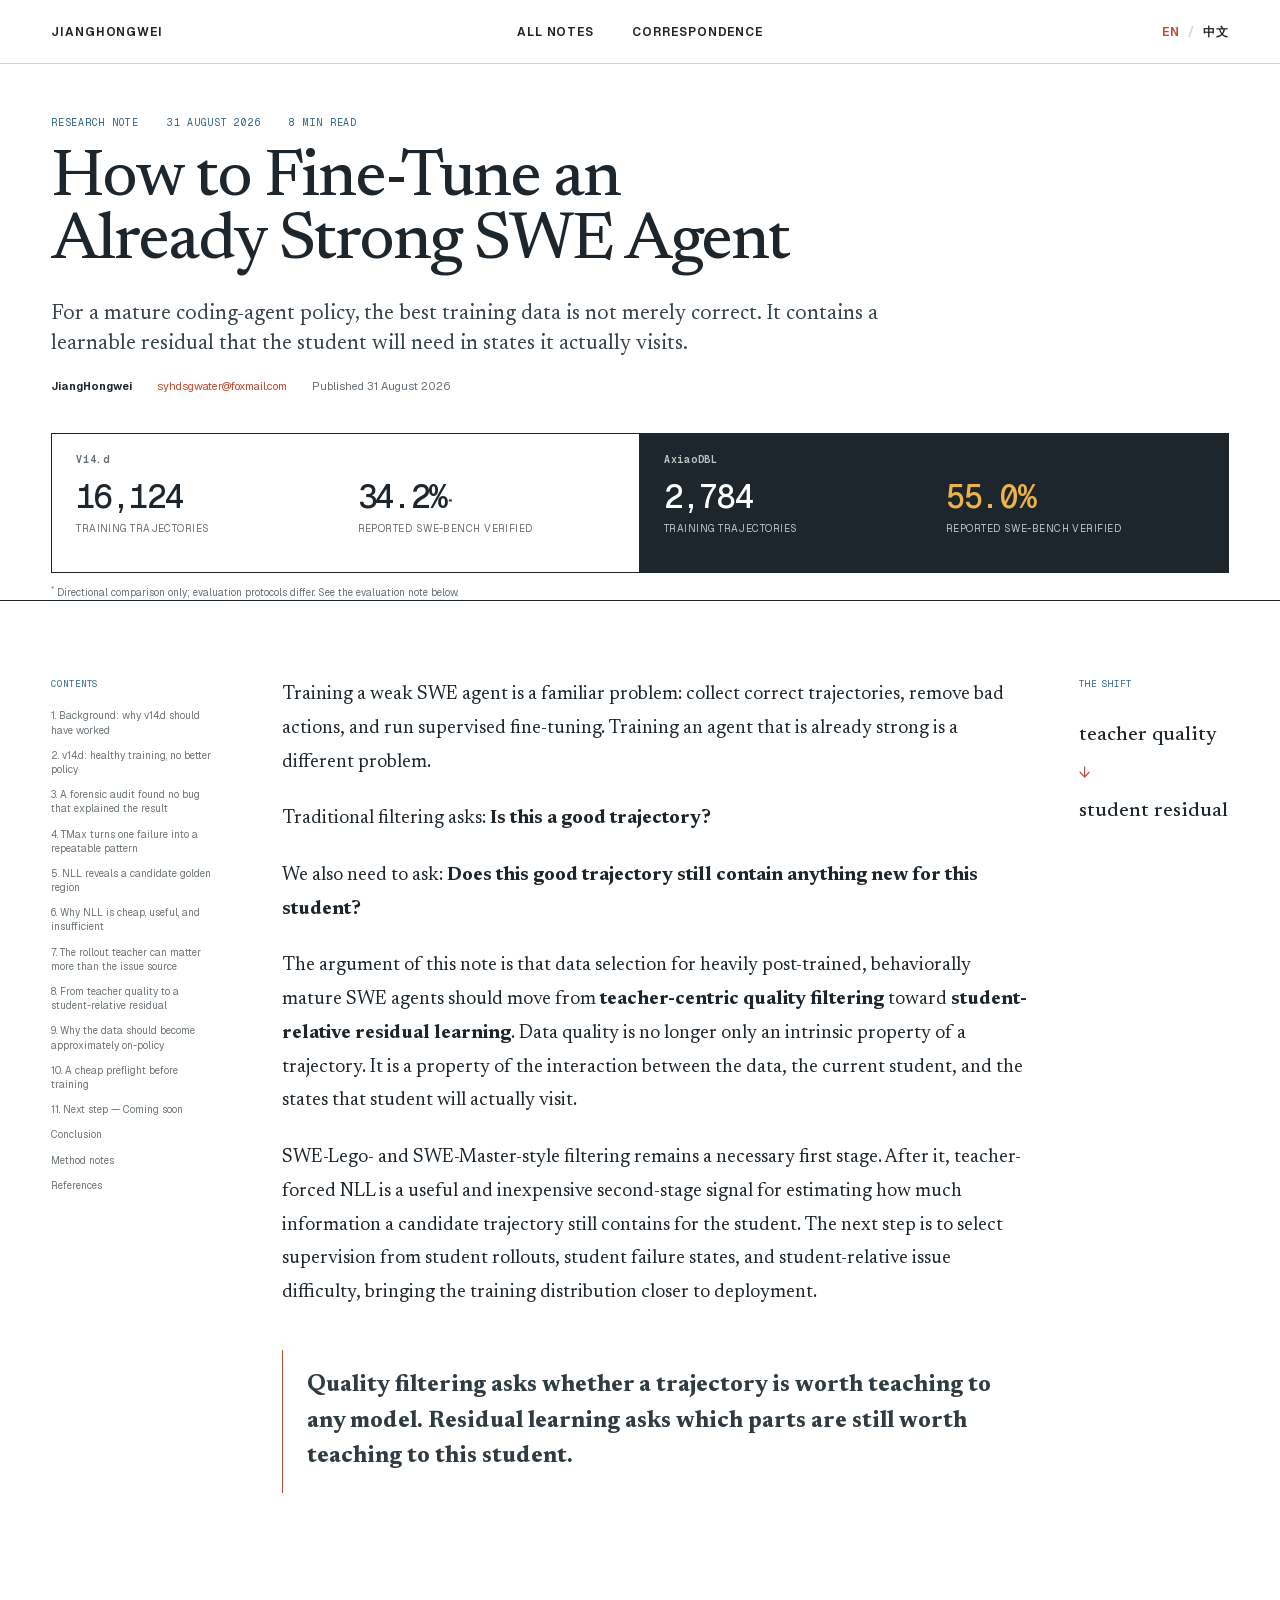
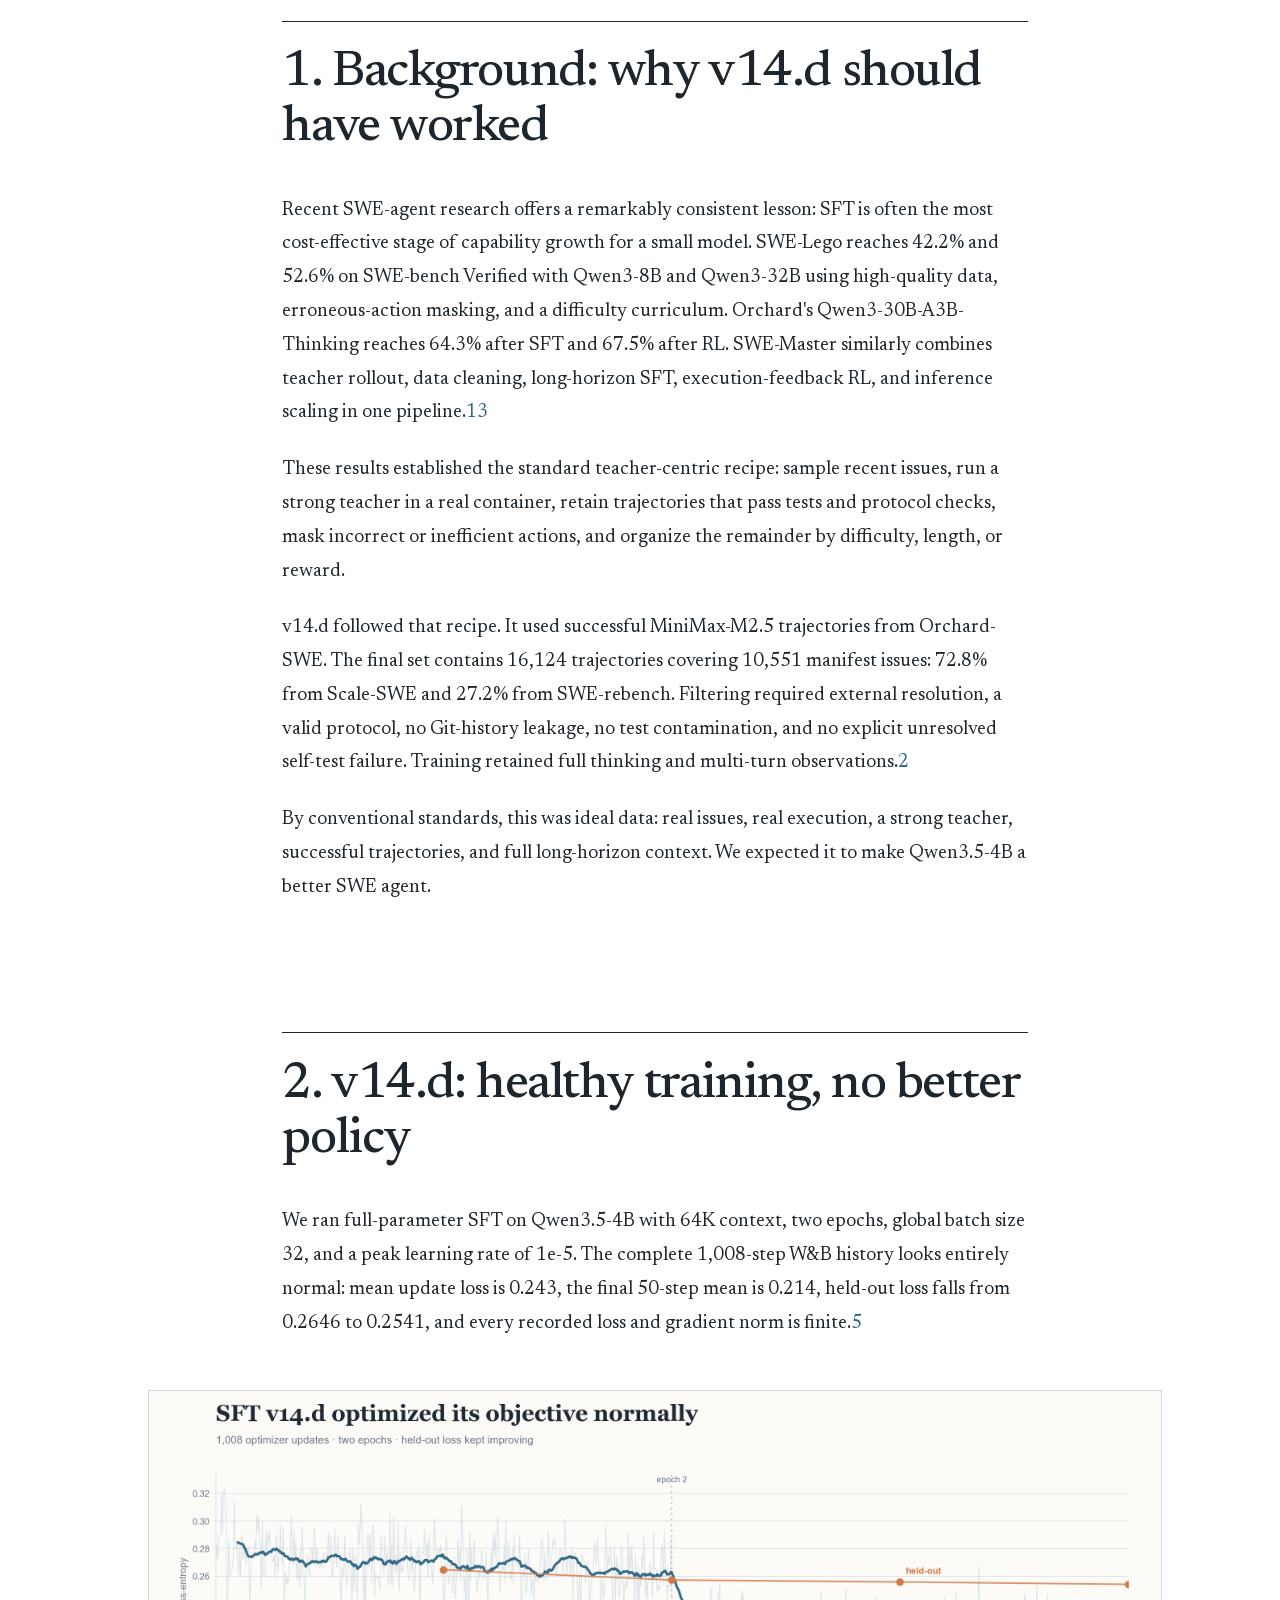
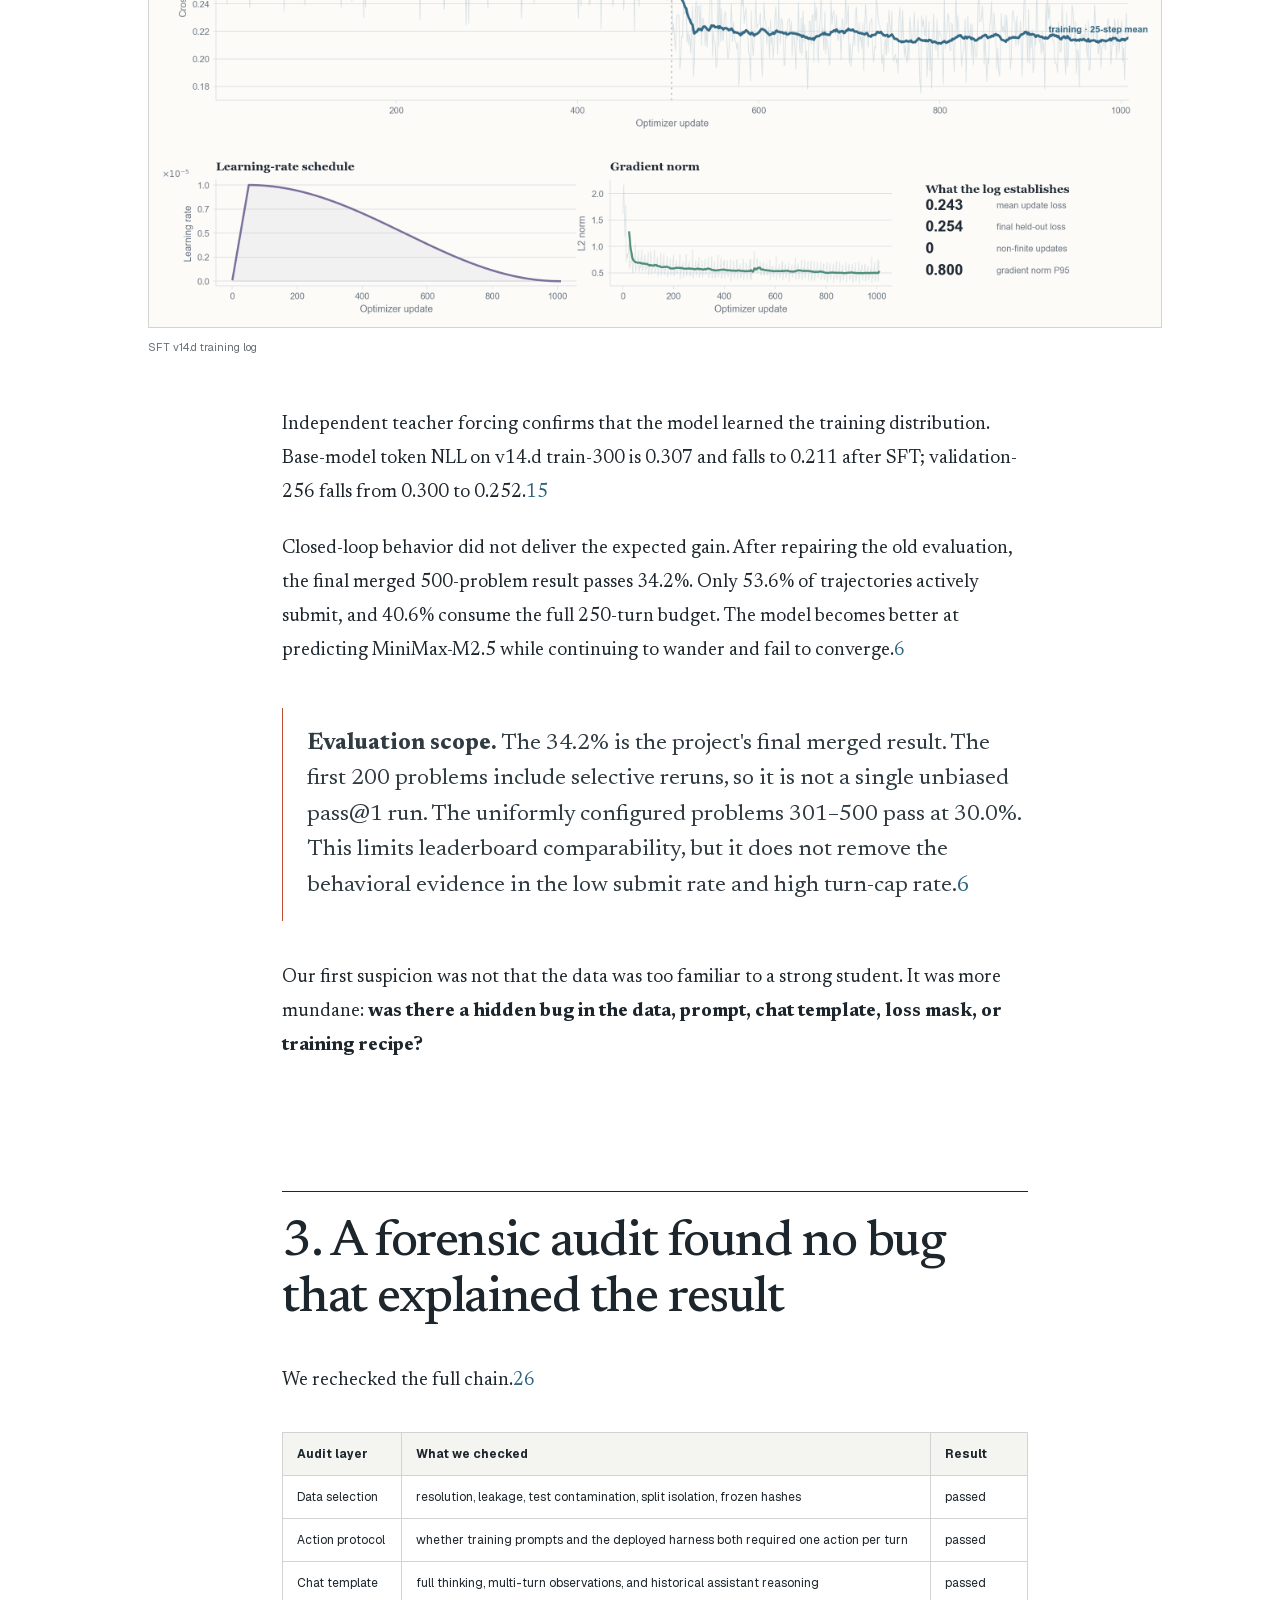
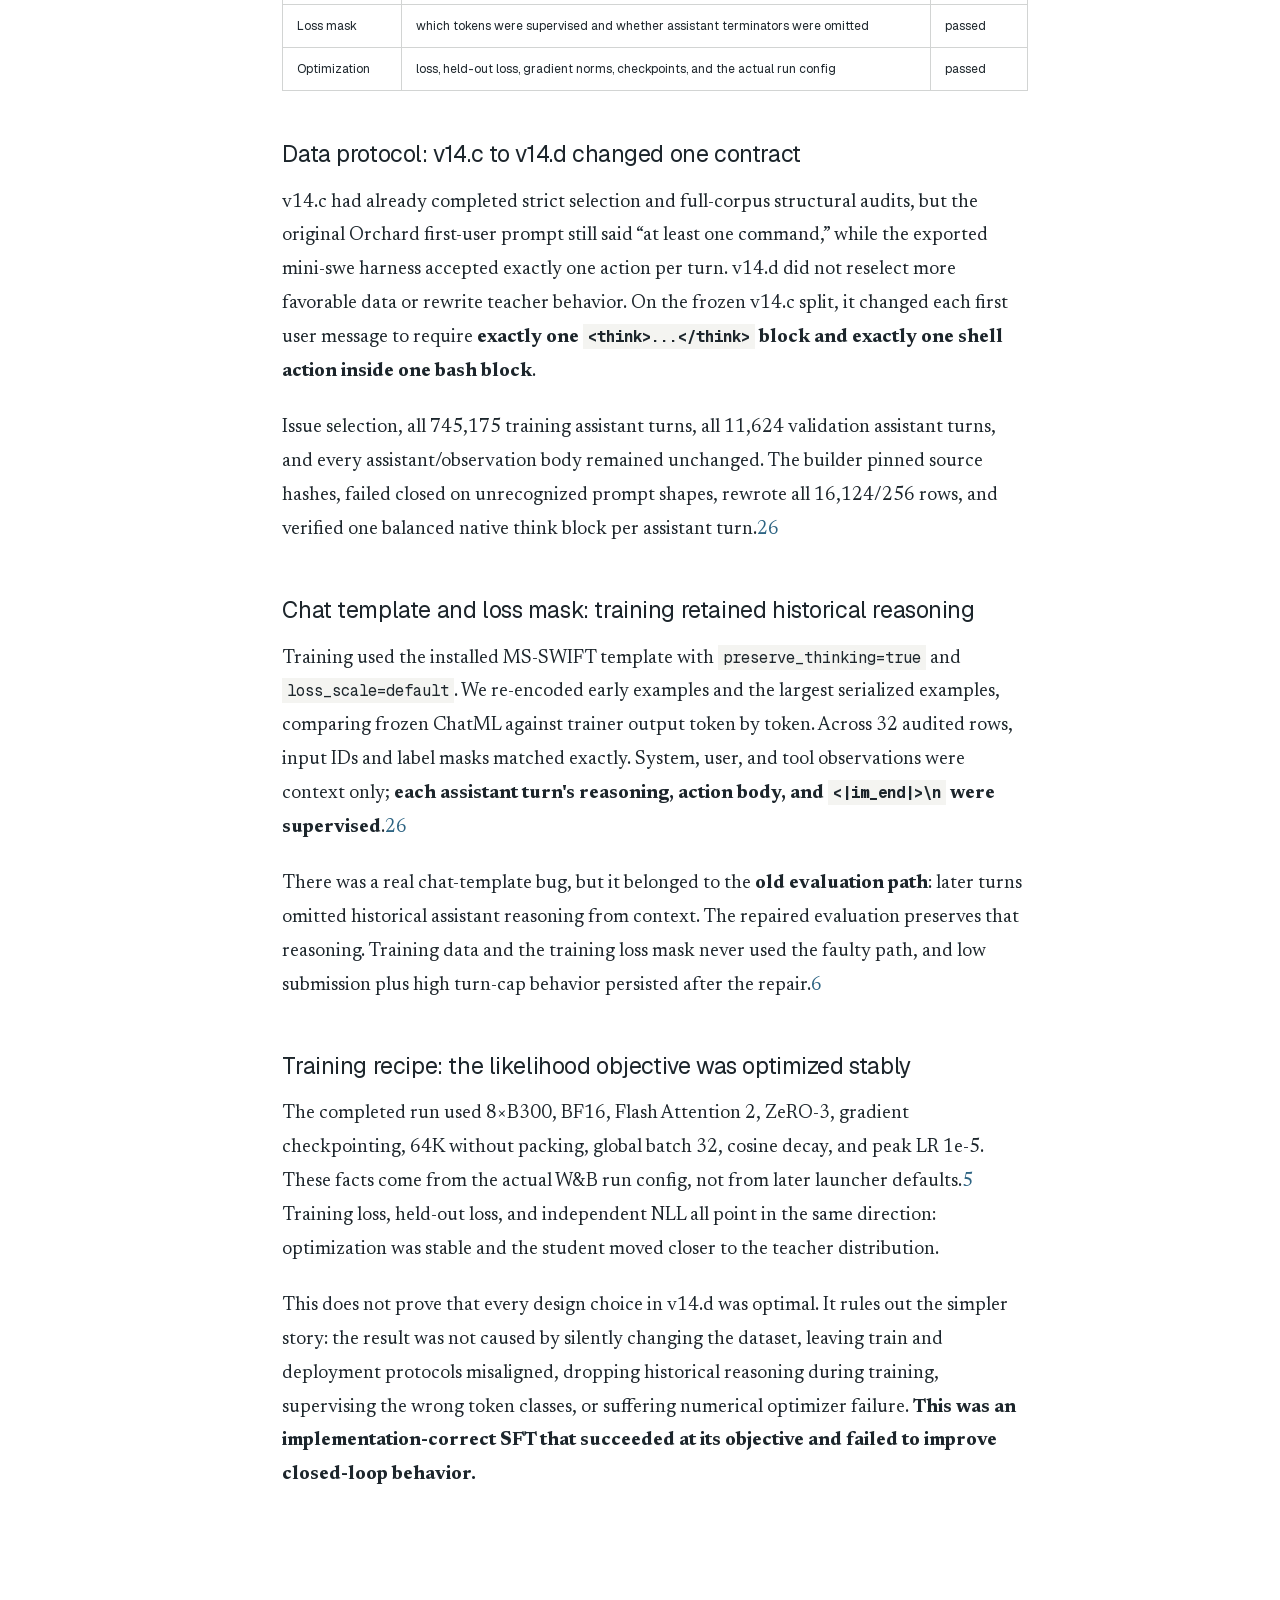
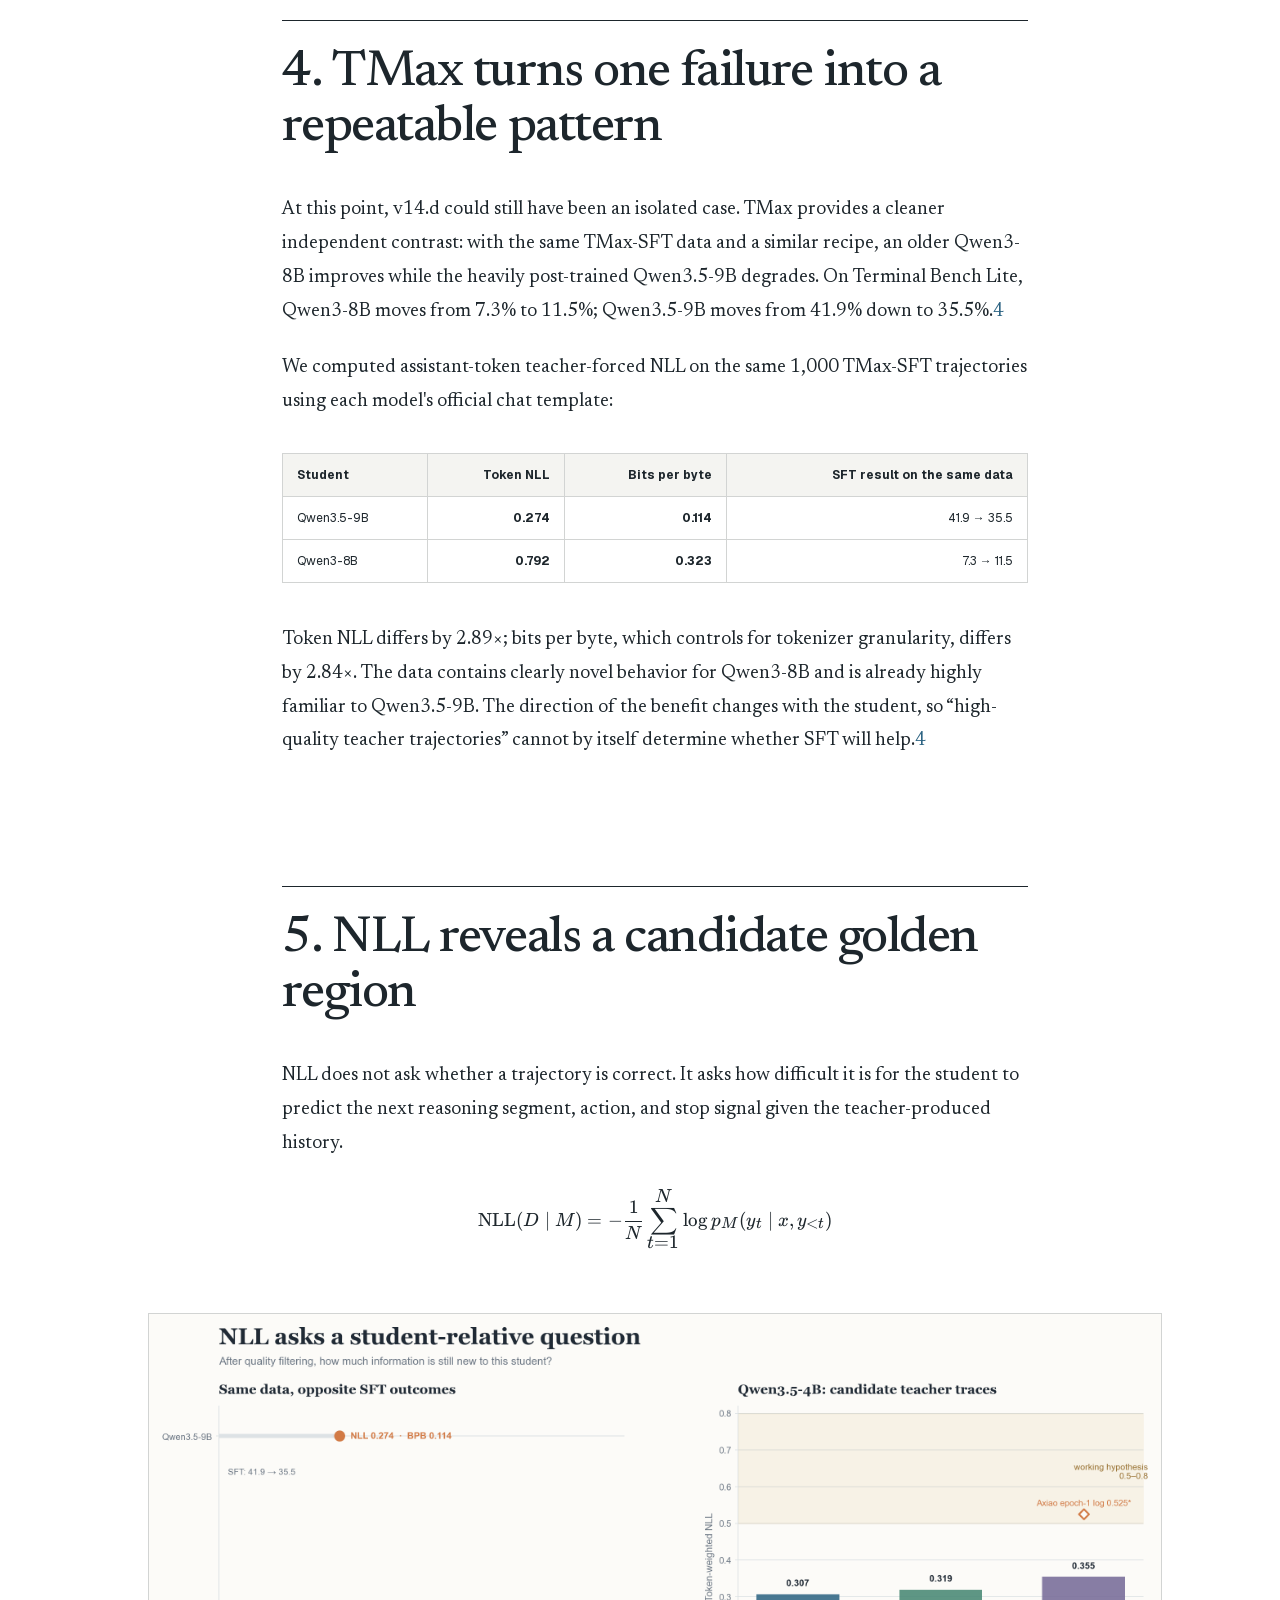
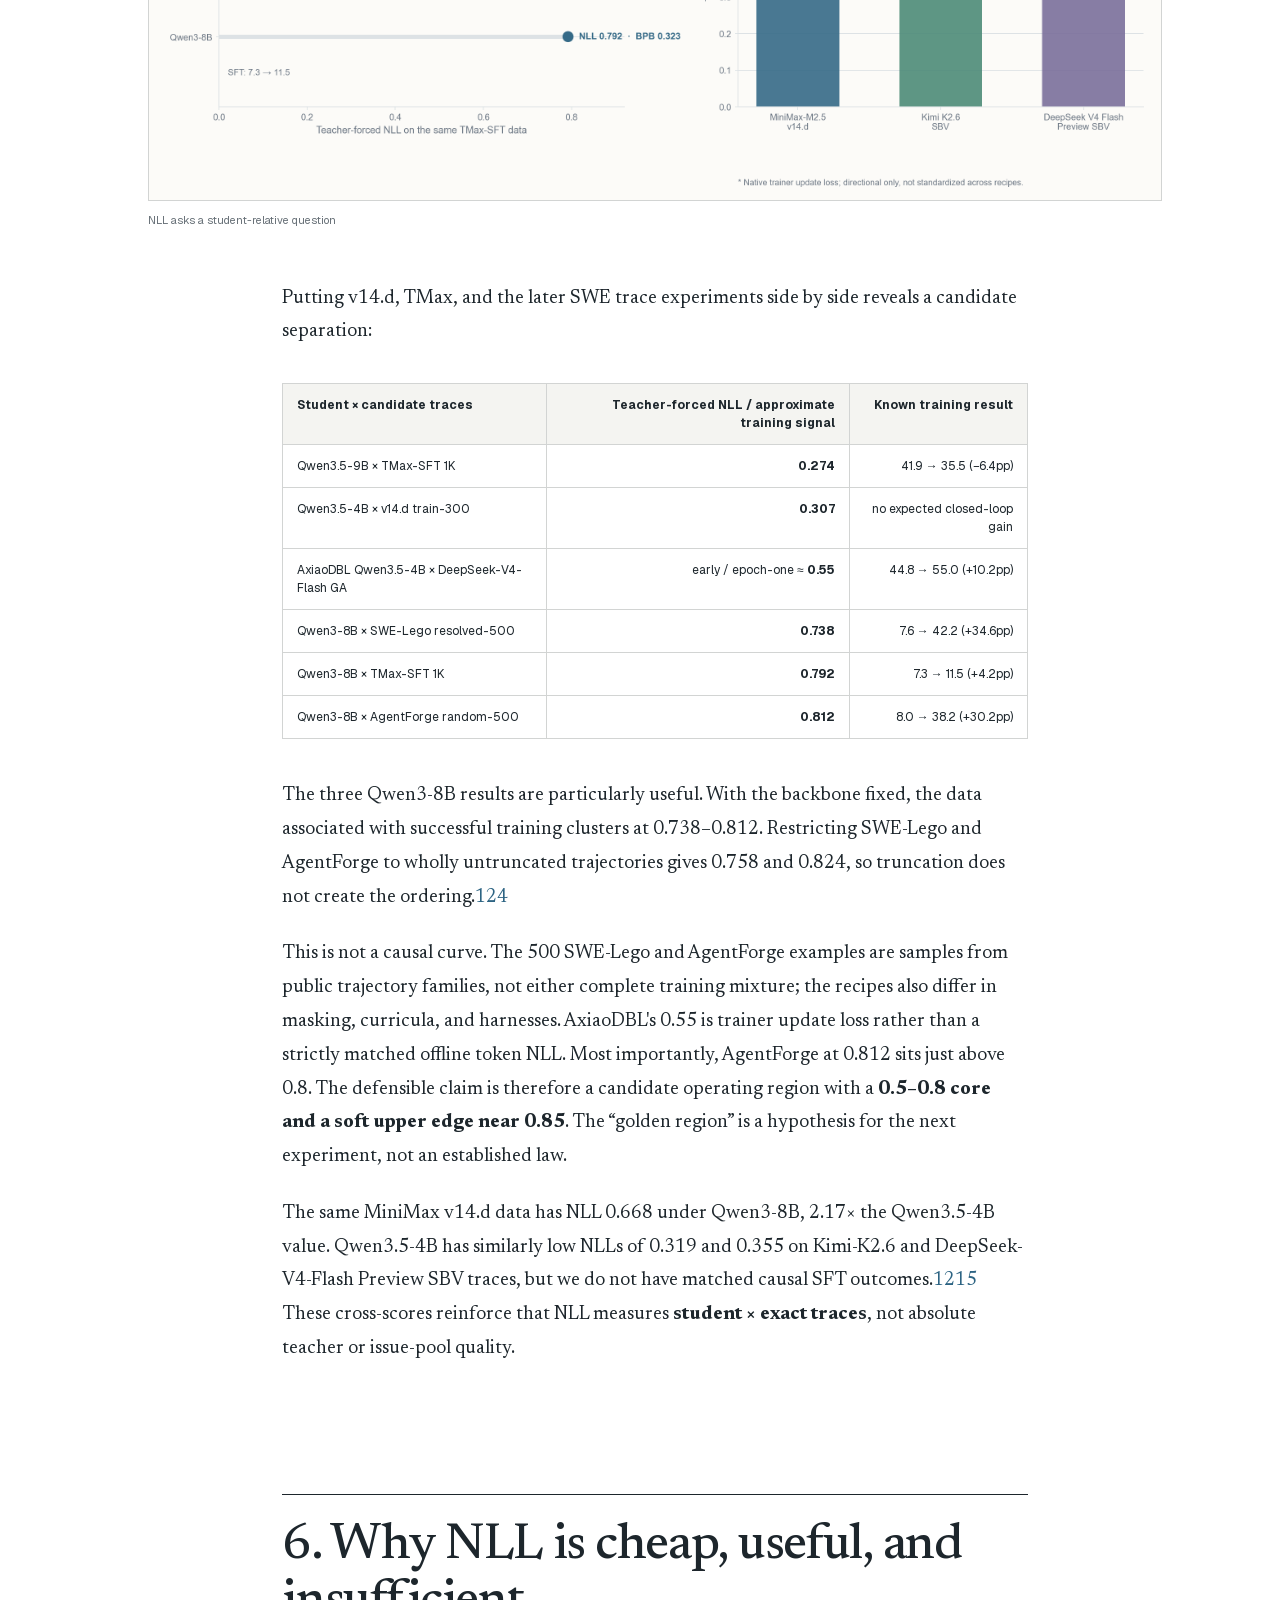
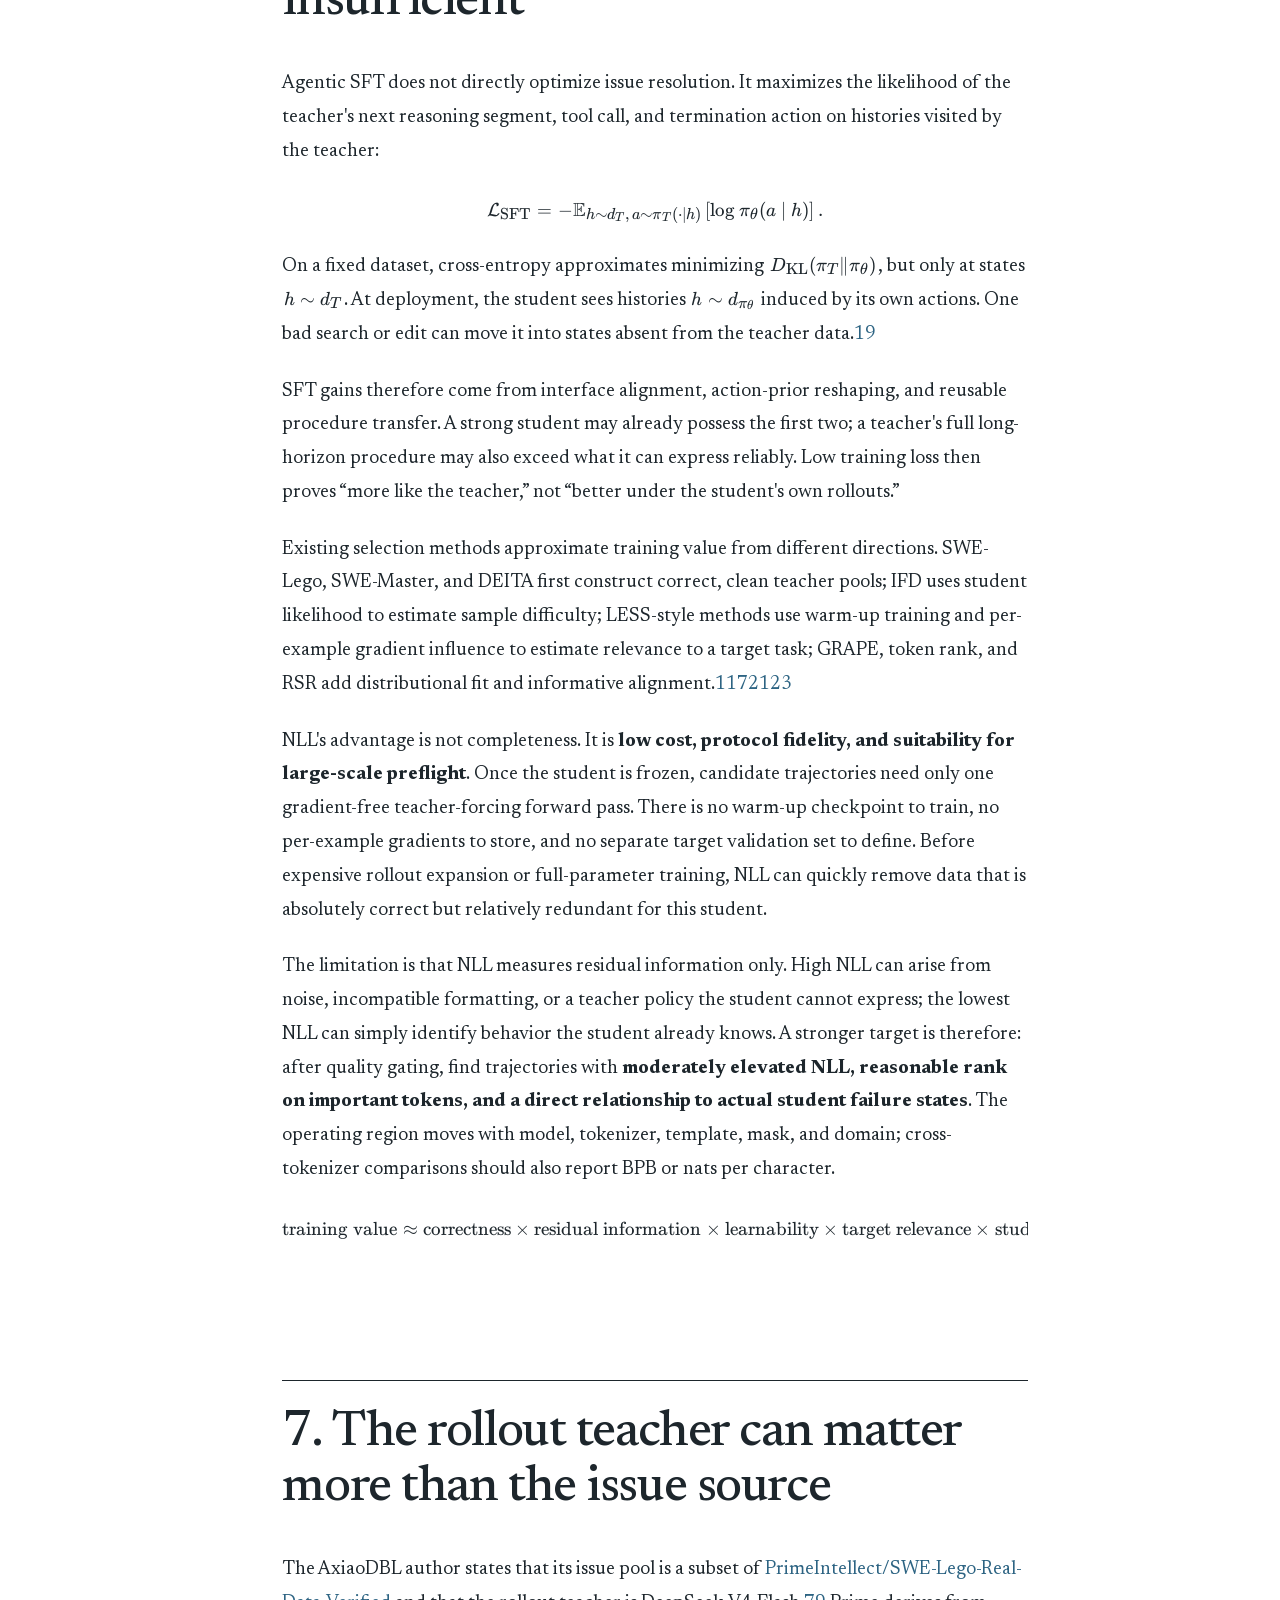
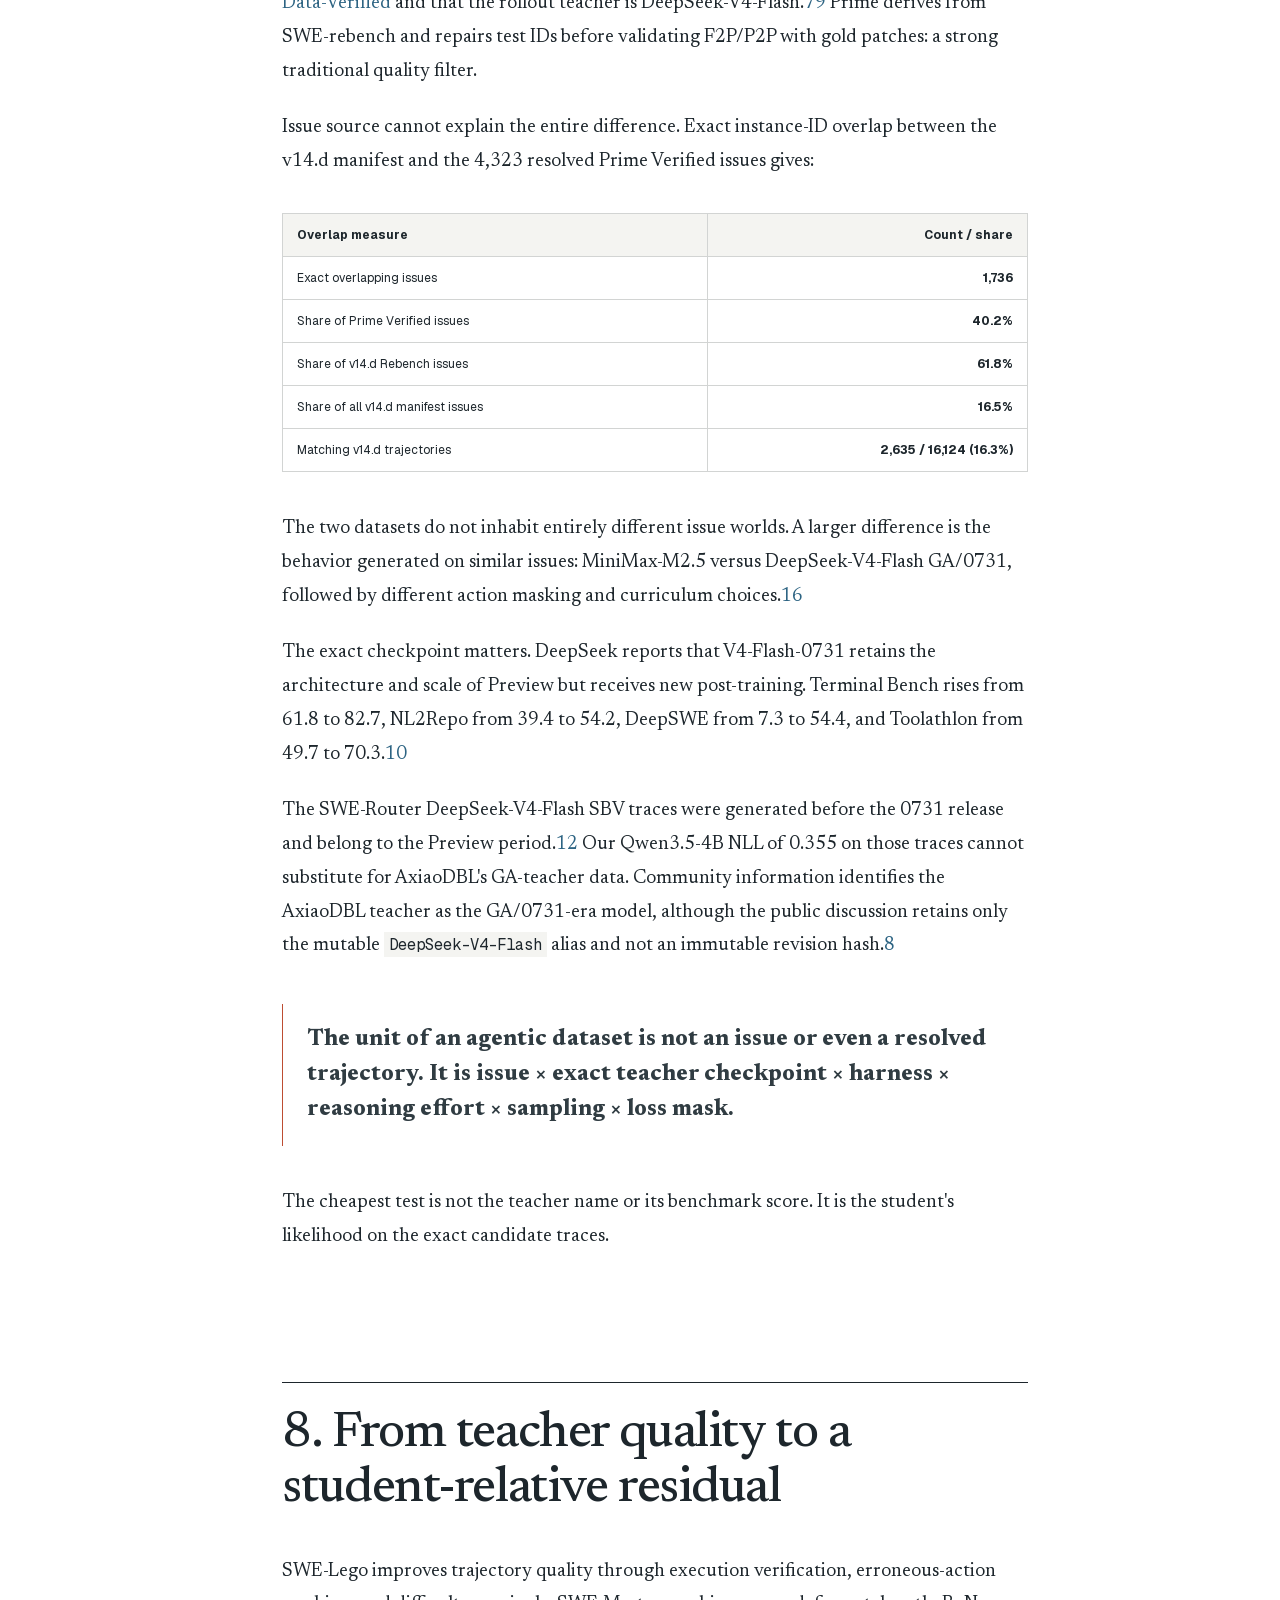
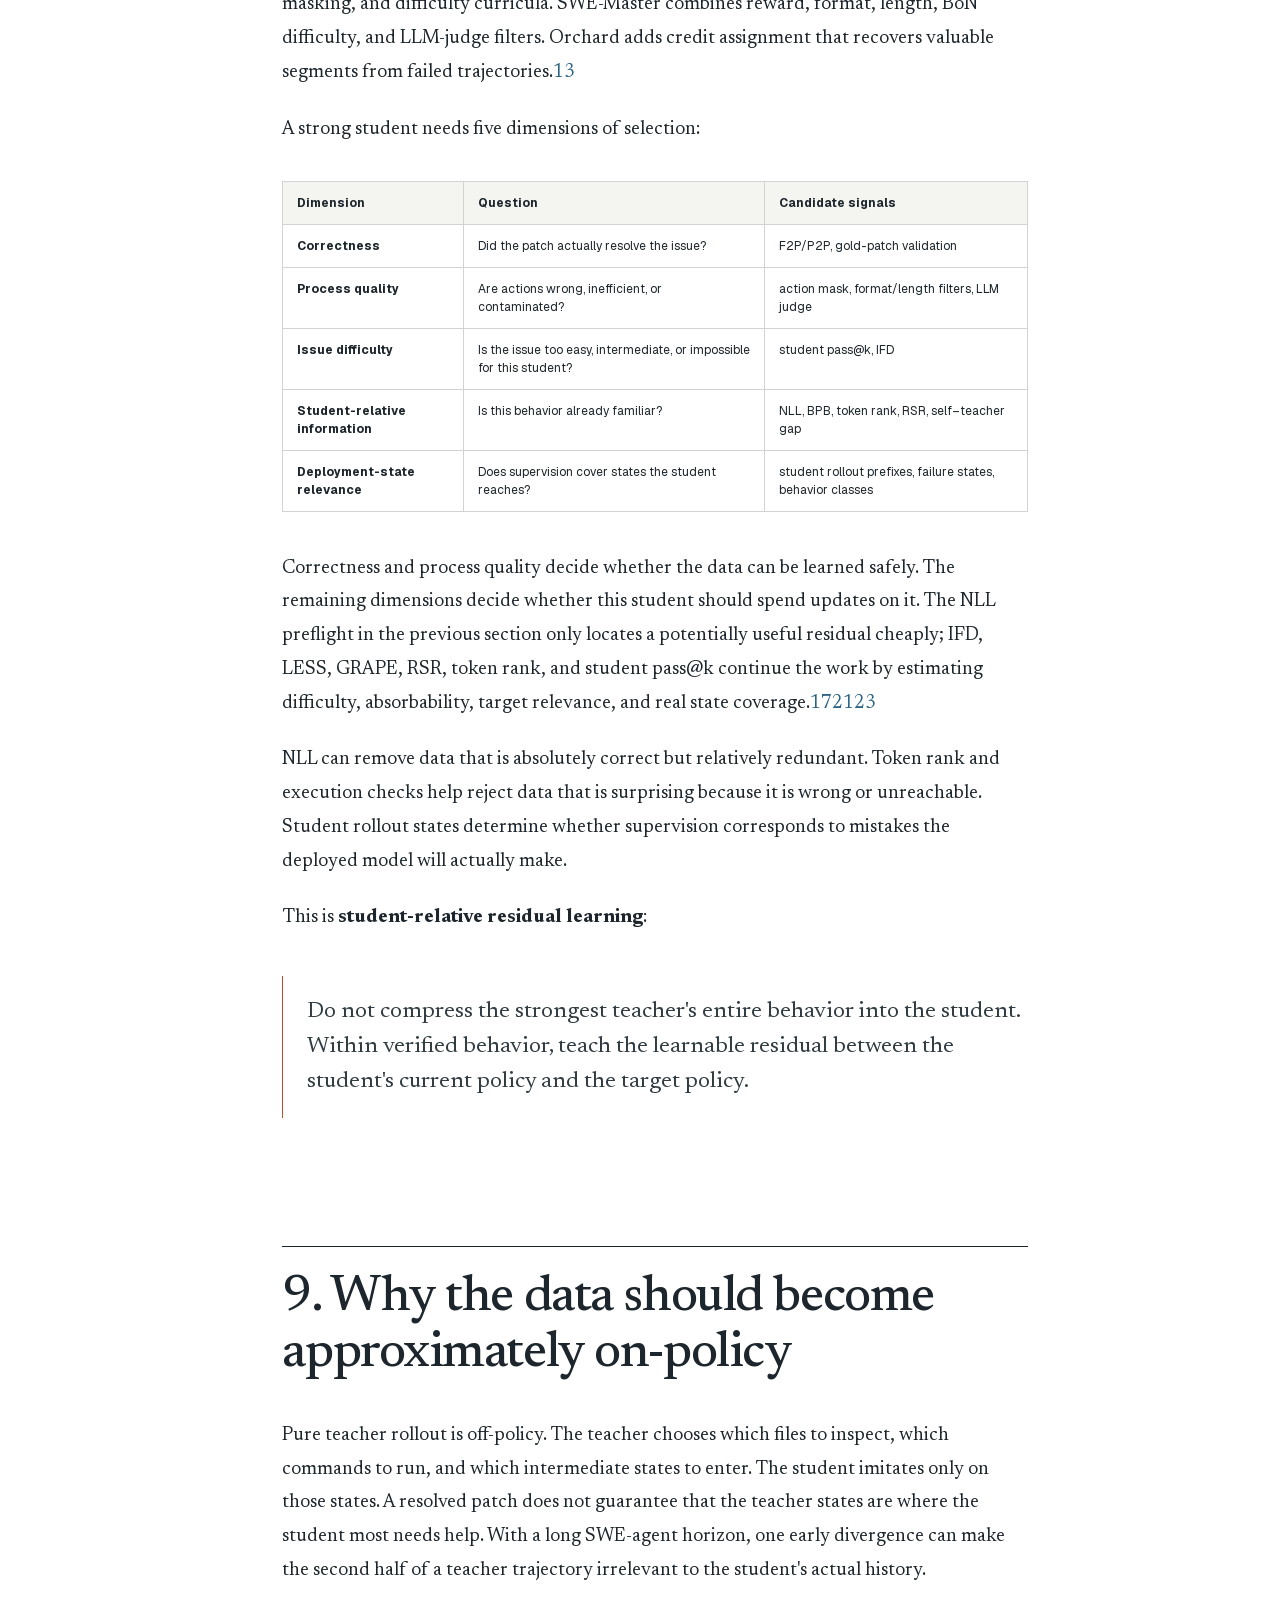
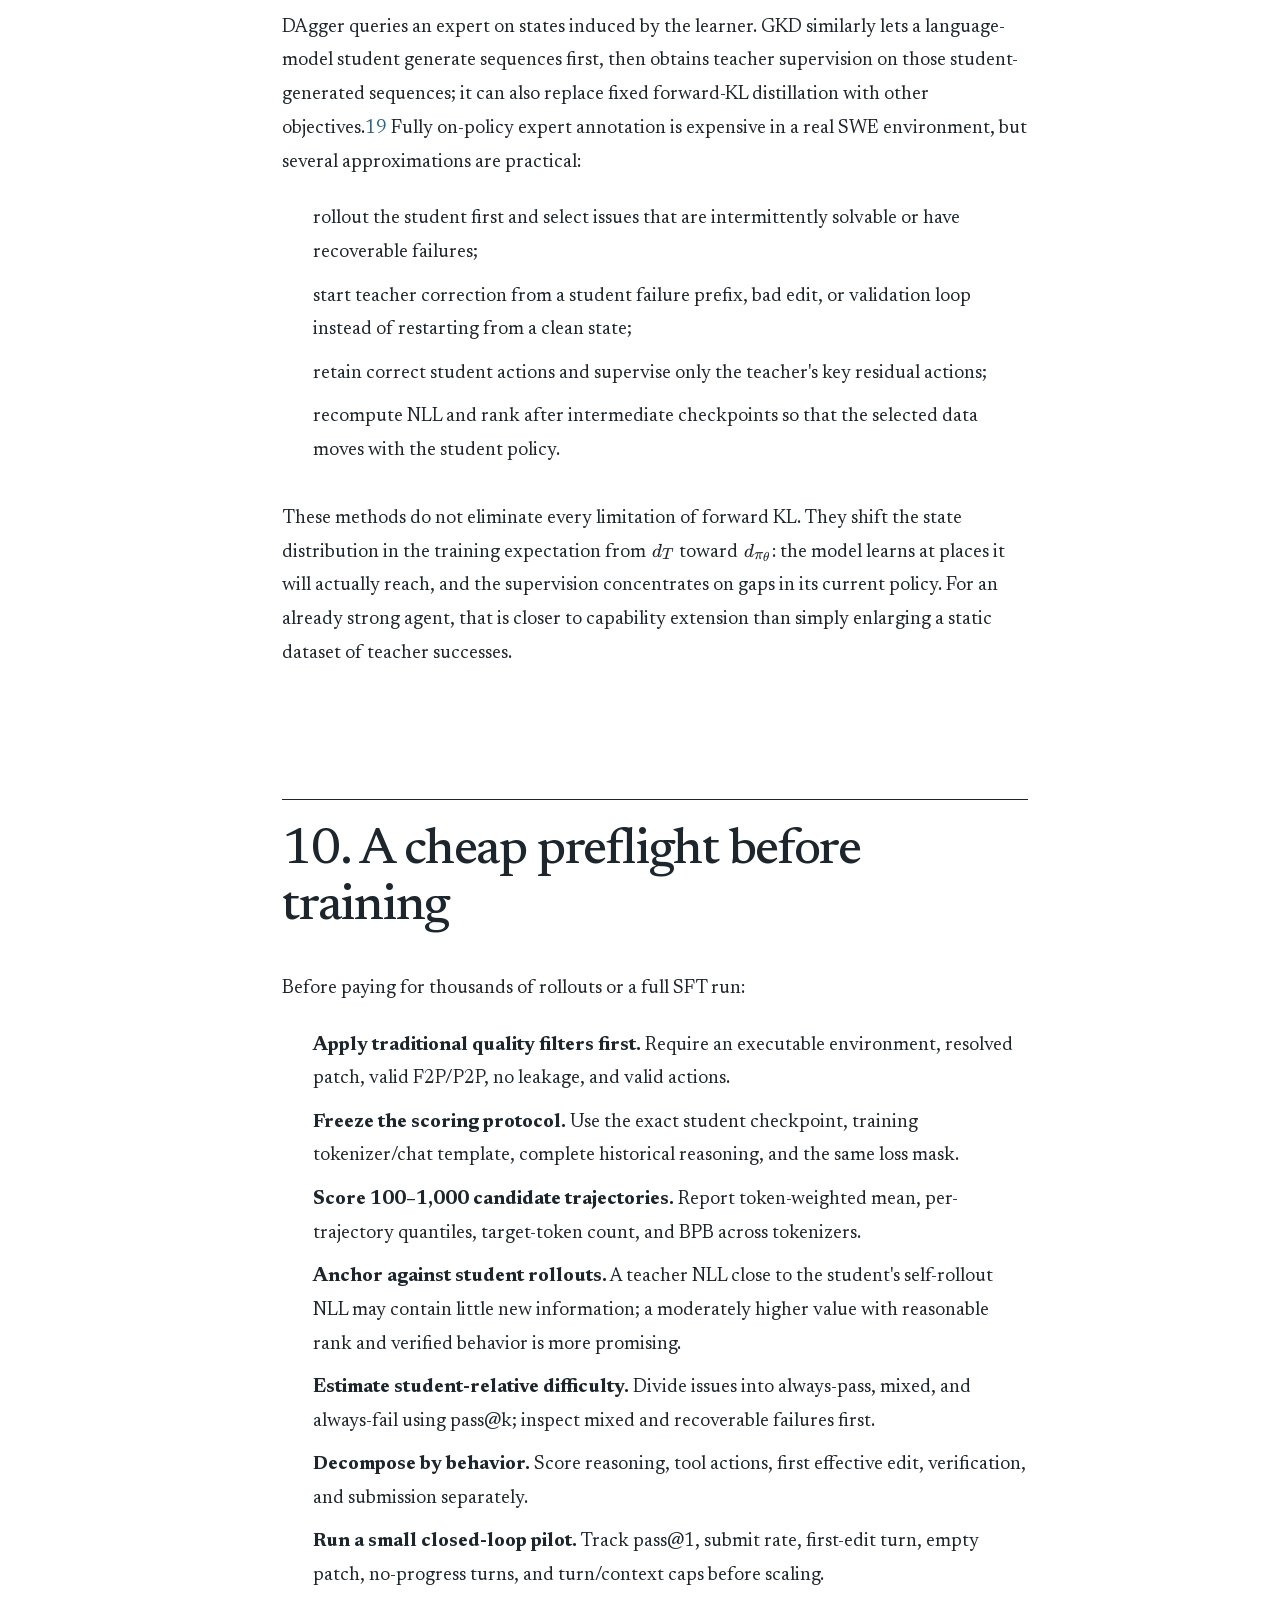
==== commit 6a588d27: "Align KaTeX with article typography" ====
--- a/blog/when-sft-breaks-a-coding-agent/index.html
+++ b/blog/when-sft-breaks-a-coding-agent/index.html
@@ -1,4 +1,4 @@
-<!DOCTYPE html><html lang="en"><head><meta charSet="utf-8"/><meta name="viewport" content="width=device-width, initial-scale=1"/><link rel="stylesheet" href="/_next/static/css/index.ChPUHXj1.css" data-rsc-css-href="/_next/static/css/index.ChPUHXj1.css" data-precedence="vite-rsc/importer-resources"/><title>How to Fine-Tune an Already Strong SWE Agent · JiangHongwei</title><meta name="description" content="Why data selection for strong agents should move from teacher quality filtering toward student-relative residual learning."/><meta name="author" content="JiangHongwei"/><link rel="author" href="mailto:syhdsgwater@foxmail.com"/><meta property="og:title" content="How to Fine-Tune an Already Strong SWE Agent"/><meta property="og:description" content="From teacher-centric quality filtering to student-relative residual learning."/><meta property="og:type" content="article"/><meta property="article:published_time" content="2026-08-31T00:00:00.000Z"/><meta name="twitter:card" content="summary"/><meta name="twitter:title" content="JiangHongwei — Frontier Learning Field Notes"/><meta name="twitter:description" content="Experiments on frontier learning systems and software-engineering agents."/><link rel="icon" href="/icon.svg?9ac85f8052597596" sizes="any" type="image/svg+xml"/><link rel="canonical" href="https://syhdsgwater.github.io/en/notes/student-relative-residual-learning"/><link rel="alternate" hrefLang="en" href="https://syhdsgwater.github.io/en/notes/student-relative-residual-learning"/><link rel="alternate" hrefLang="zh-CN" href="https://syhdsgwater.github.io/zh/notes/student-relative-residual-learning"/>
+<!DOCTYPE html><html lang="en"><head><meta charSet="utf-8"/><meta name="viewport" content="width=device-width, initial-scale=1"/><link rel="stylesheet" href="/_next/static/css/index.Cgi9H3tW.css" data-rsc-css-href="/_next/static/css/index.Cgi9H3tW.css" data-precedence="vite-rsc/importer-resources"/><title>How to Fine-Tune an Already Strong SWE Agent · JiangHongwei</title><meta name="description" content="Why data selection for strong agents should move from teacher quality filtering toward student-relative residual learning."/><meta name="author" content="JiangHongwei"/><link rel="author" href="mailto:syhdsgwater@foxmail.com"/><meta property="og:title" content="How to Fine-Tune an Already Strong SWE Agent"/><meta property="og:description" content="From teacher-centric quality filtering to student-relative residual learning."/><meta property="og:type" content="article"/><meta property="article:published_time" content="2026-08-31T00:00:00.000Z"/><meta name="twitter:card" content="summary"/><meta name="twitter:title" content="JiangHongwei — Frontier Learning Field Notes"/><meta name="twitter:description" content="Experiments on frontier learning systems and software-engineering agents."/><link rel="icon" href="/icon.svg?9ac85f8052597596" sizes="any" type="image/svg+xml"/><link rel="canonical" href="https://syhdsgwater.github.io/en/notes/student-relative-residual-learning"/><link rel="alternate" hrefLang="en" href="https://syhdsgwater.github.io/en/notes/student-relative-residual-learning"/><link rel="alternate" hrefLang="zh-CN" href="https://syhdsgwater.github.io/zh/notes/student-relative-residual-learning"/>
 <link rel="preload" href="/_next/static/_vinext_fonts/geist-8ac0455e797f/geist-98bbbccb.woff2" as="font" type="font/woff2" crossorigin />
 <link rel="preload" href="/_next/static/_vinext_fonts/geist-mono-00e989178794/geist-mono-013b2f2f.woff2" as="font" type="font/woff2" crossorigin />
 <link rel="preload" href="/_next/static/_vinext_fonts/newsreader-94c054835b7e/newsreader-2415edd0.woff2" as="font" type="font/woff2" crossorigin />
--- a/_next/static/css/index.Cgi9H3tW.css
+++ b/_next/static/css/index.Cgi9H3tW.css
@@ -0,0 +1 @@
+@font-face{font-display:block;font-family:KaTeX_AMS;font-style:normal;font-weight:400;src:url(/_next/static/media/KaTeX_AMS-Regular.BQhdFMY1.woff2)format("woff2"),url(/_next/static/media/KaTeX_AMS-Regular.DMm9YOAa.woff)format("woff"),url(/_next/static/media/KaTeX_AMS-Regular.DRggAlZN.ttf)format("truetype")}@font-face{font-display:block;font-family:KaTeX_Caligraphic;font-style:normal;font-weight:700;src:url(/_next/static/media/KaTeX_Caligraphic-Bold.Dq_IR9rO.woff2)format("woff2"),url(/_next/static/media/KaTeX_Caligraphic-Bold.BEiXGLvX.woff)format("woff"),url(/_next/static/media/KaTeX_Caligraphic-Bold.ATXxdsX0.ttf)format("truetype")}@font-face{font-display:block;font-family:KaTeX_Caligraphic;font-style:normal;font-weight:400;src:url(/_next/static/media/KaTeX_Caligraphic-Regular.Di6jR-x-.woff2)format("woff2"),url(/_next/static/media/KaTeX_Caligraphic-Regular.CTRA-rTL.woff)format("woff"),url(/_next/static/media/KaTeX_Caligraphic-Regular.wX97UBjC.ttf)format("truetype")}@font-face{font-display:block;font-family:KaTeX_Fraktur;font-style:normal;font-weight:700;src:url(/_next/static/media/KaTeX_Fraktur-Bold.CL6g_b3V.woff2)format("woff2"),url(/_next/static/media/KaTeX_Fraktur-Bold.BsDP51OF.woff)format("woff"),url(/_next/static/media/KaTeX_Fraktur-Bold.BdnERNNW.ttf)format("truetype")}@font-face{font-display:block;font-family:KaTeX_Fraktur;font-style:normal;font-weight:400;src:url(/_next/static/media/KaTeX_Fraktur-Regular.CTYiF6lA.woff2)format("woff2"),url(/_next/static/media/KaTeX_Fraktur-Regular.Dxdc4cR9.woff)format("woff"),url(/_next/static/media/KaTeX_Fraktur-Regular.CB_wures.ttf)format("truetype")}@font-face{font-display:block;font-family:KaTeX_Main;font-style:normal;font-weight:700;src:url(/_next/static/media/KaTeX_Main-Bold.Cx986IdX.woff2)format("woff2"),url(/_next/static/media/KaTeX_Main-Bold.Jm3AIy58.woff)format("woff"),url(/_next/static/media/KaTeX_Main-Bold.waoOVXN0.ttf)format("truetype")}@font-face{font-display:block;font-family:KaTeX_Main;font-style:italic;font-weight:700;src:url(/_next/static/media/KaTeX_Main-BoldItalic.DxDJ3AOS.woff2)format("woff2"),url(/_next/static/media/KaTeX_Main-BoldItalic.SpSLRI95.woff)format("woff"),url(/_next/static/media/KaTeX_Main-BoldItalic.DzxPMmG6.ttf)format("truetype")}@font-face{font-display:block;font-family:KaTeX_Main;font-style:italic;font-weight:400;src:url(/_next/static/media/KaTeX_Main-Italic.NWA7e6Wa.woff2)format("woff2"),url(/_next/static/media/KaTeX_Main-Italic.BMLOBm91.woff)format("woff"),url(/_next/static/media/KaTeX_Main-Italic.3WenGoN9.ttf)format("truetype")}@font-face{font-display:block;font-family:KaTeX_Main;font-style:normal;font-weight:400;src:url(/_next/static/media/KaTeX_Main-Regular.B22Nviop.woff2)format("woff2"),url(/_next/static/media/KaTeX_Main-Regular.Dr94JaBh.woff)format("woff"),url(/_next/static/media/KaTeX_Main-Regular.ypZvNtVU.ttf)format("truetype")}@font-face{font-display:block;font-family:KaTeX_Math;font-style:italic;font-weight:700;src:url(/_next/static/media/KaTeX_Math-BoldItalic.CZnvNsCZ.woff2)format("woff2"),url(/_next/static/media/KaTeX_Math-BoldItalic.iY-2wyZ7.woff)format("woff"),url(/_next/static/media/KaTeX_Math-BoldItalic.B3XSjfu4.ttf)format("truetype")}@font-face{font-display:block;font-family:KaTeX_Math;font-style:italic;font-weight:400;src:url(/_next/static/media/KaTeX_Math-Italic.t53AETM-.woff2)format("woff2"),url(/_next/static/media/KaTeX_Math-Italic.DA0__PXp.woff)format("woff"),url(/_next/static/media/KaTeX_Math-Italic.flOr_0UB.ttf)format("truetype")}@font-face{font-display:block;font-family:KaTeX_SansSerif;font-style:normal;font-weight:700;src:url(/_next/static/media/KaTeX_SansSerif-Bold.D1sUS0GD.woff2)format("woff2"),url(/_next/static/media/KaTeX_SansSerif-Bold.DbIhKOiC.woff)format("woff"),url(/_next/static/media/KaTeX_SansSerif-Bold.CFMepnvq.ttf)format("truetype")}@font-face{font-display:block;font-family:KaTeX_SansSerif;font-style:italic;font-weight:400;src:url(/_next/static/media/KaTeX_SansSerif-Italic.C3H0VqGB.woff2)format("woff2"),url(/_next/static/media/KaTeX_SansSerif-Italic.DN2j7dab.woff)format("woff"),url(/_next/static/media/KaTeX_SansSerif-Italic.YYjJ1zSn.ttf)format("truetype")}@font-face{font-display:block;font-family:KaTeX_SansSerif;font-style:normal;font-weight:400;src:url(/_next/static/media/KaTeX_SansSerif-Regular.DDBCnlJ7.woff2)format("woff2"),url(/_next/static/media/KaTeX_SansSerif-Regular.CS6fqUqJ.woff)format("woff"),url(/_next/static/media/KaTeX_SansSerif-Regular.BNo7hRIc.ttf)format("truetype")}@font-face{font-display:block;font-family:KaTeX_Script;font-style:normal;font-weight:400;src:url(/_next/static/media/KaTeX_Script-Regular.D3wIWfF6.woff2)format("woff2"),url(/_next/static/media/KaTeX_Script-Regular.D5yQViql.woff)format("woff"),url(/_next/static/media/KaTeX_Script-Regular.C5JkGWo-.ttf)format("truetype")}@font-face{font-display:block;font-family:KaTeX_Size1;font-style:normal;font-weight:400;src:url(/_next/static/media/KaTeX_Size1-Regular.mCD8mA8B.woff2)format("woff2"),url(/_next/static/media/KaTeX_Size1-Regular.C195tn64.woff)format("woff"),url(/_next/static/media/KaTeX_Size1-Regular.Dbsnue_I.ttf)format("truetype")}@font-face{font-display:block;font-family:KaTeX_Size2;font-style:normal;font-weight:400;src:url(/_next/static/media/KaTeX_Size2-Regular.Dy4dx90m.woff2)format("woff2"),url(/_next/static/media/KaTeX_Size2-Regular.oD1tc_U0.woff)format("woff"),url(/_next/static/media/KaTeX_Size2-Regular.B7gKUWhC.ttf)format("truetype")}@font-face{font-display:block;font-family:KaTeX_Size3;font-style:normal;font-weight:400;src:url([data-uri])format("woff2"),url(/_next/static/media/KaTeX_Size3-Regular.CTq5MqoE.woff)format("woff"),url(/_next/static/media/KaTeX_Size3-Regular.DgpXs0kz.ttf)format("truetype")}@font-face{font-display:block;font-family:KaTeX_Size4;font-style:normal;font-weight:400;src:url(/_next/static/media/KaTeX_Size4-Regular.Dl5lxZxV.woff2)format("woff2"),url(/_next/static/media/KaTeX_Size4-Regular.BF-4gkZK.woff)format("woff"),url(/_next/static/media/KaTeX_Size4-Regular.DWFBv043.ttf)format("truetype")}@font-face{font-display:block;font-family:KaTeX_Typewriter;font-style:normal;font-weight:400;src:url(/_next/static/media/KaTeX_Typewriter-Regular.CO6r4hn1.woff2)format("woff2"),url(/_next/static/media/KaTeX_Typewriter-Regular.C0xS9mPB.woff)format("woff"),url(/_next/static/media/KaTeX_Typewriter-Regular.D3Ib7_Hf.ttf)format("truetype")}.katex{text-indent:0;text-rendering:auto;font:1.21em/1.2 KaTeX_Main,Times New Roman,serif;position:relative}.katex *{border-color:currentColor;-ms-high-contrast-adjust:none!important}.katex .katex-version:after{content:"0.18.4"}.katex .katex-mathml{clip-path:inset(50%);border:0;width:1px;height:1px;padding:0;position:absolute;overflow:hidden}.katex .katex-html>.katex-newline{display:block}.katex .katex-base{white-space:nowrap;width:min-content;position:relative}.katex .katex-base,.katex .katex-strut{display:inline-block}.katex .textbf{font-weight:700}.katex .textit{font-style:italic}.katex .textrm{font-family:KaTeX_Main}.katex .textsf{font-family:KaTeX_SansSerif}.katex .texttt{font-family:KaTeX_Typewriter}.katex .mathnormal{font-family:KaTeX_Math;font-style:italic}.katex .mathit{font-family:KaTeX_Main;font-style:italic}.katex .mathrm{font-style:normal}.katex .mathbf{font-family:KaTeX_Main;font-weight:700}.katex .boldsymbol{font-family:KaTeX_Math;font-style:italic;font-weight:700}.katex .amsrm,.katex .mathbb,.katex .textbb{font-family:KaTeX_AMS}.katex .mathcal{font-family:KaTeX_Caligraphic}.katex .mathfrak,.katex .textfrak{font-family:KaTeX_Fraktur}.katex .mathboldfrak,.katex .textboldfrak{font-family:KaTeX_Fraktur;font-weight:700}.katex .mathtt{font-family:KaTeX_Typewriter}.katex .mathscr,.katex .textscr{font-family:KaTeX_Script}.katex .mathsf,.katex .textsf{font-family:KaTeX_SansSerif}.katex .mathboldsf,.katex .textboldsf{font-family:KaTeX_SansSerif;font-weight:700}.katex .mathitsf,.katex .mathsfit,.katex .textitsf{font-family:KaTeX_SansSerif;font-style:italic}.katex .mainrm{font-family:KaTeX_Main;font-style:normal}.katex .vlist-t{border-collapse:collapse;table-layout:fixed;display:inline-table}.katex .vlist-r{display:table-row}.katex .vlist{vertical-align:bottom;display:table-cell;position:relative}.katex .vlist>span{height:0;display:block;position:relative}.katex .vlist>span>span{display:inline-block}.katex .vlist>span>.pstrut{width:0;overflow:hidden}.katex .vlist-t2{margin-right:-2px}.katex .vlist-s{vertical-align:bottom;width:2px;min-width:2px;font-size:1px;display:table-cell}.katex .katex-vbox{flex-direction:column;align-items:baseline;display:inline-flex}.katex .katex-thinbox{flex-direction:row;width:0;max-width:0;display:inline-flex}.katex .msupsub{text-align:left}.katex .mfrac>span>span{text-align:center}.katex .mfrac .frac-line{border-bottom-style:solid;width:100%;display:inline-block}.katex .katex-hdashline,.katex .katex-hline,.katex .katex-overline .overline-line,.katex .katex-rule,.katex .katex-underline .underline-line,.katex .mfrac .frac-line{min-height:1px}.katex .mspace{display:inline-block}.katex .katex-smash{line-height:0;display:inline}.katex .clap,.katex .llap,.katex .rlap{width:0;position:relative}.katex .clap>.katex-inner,.katex .llap>.katex-inner,.katex .rlap>.katex-inner{position:absolute}.katex .clap>.katex-fix,.katex .llap>.katex-fix,.katex .rlap>.katex-fix{display:inline-block}.katex .llap>.katex-inner{right:0}.katex .clap>.katex-inner,.katex .rlap>.katex-inner{left:0}.katex .clap>.katex-inner>span{margin-left:-50%;margin-right:50%}.katex .katex-rule{border:0 solid;display:inline-block;position:relative}.katex .katex-hline,.katex .katex-overline .overline-line,.katex .katex-underline .underline-line{border-bottom-style:solid;width:100%;display:inline-block}.katex .katex-hdashline{border-bottom-style:dashed;width:100%;display:inline-block}.katex .sqrt>.katex-root{margin-left:.277778em;margin-right:-.555556em}.katex .fontsize-ensurer.reset-size1.size1,.katex .katex-sizing.reset-size1.size1{font-size:1em}.katex .fontsize-ensurer.reset-size1.size2,.katex .katex-sizing.reset-size1.size2{font-size:1.2em}.katex .fontsize-ensurer.reset-size1.size3,.katex .katex-sizing.reset-size1.size3{font-size:1.4em}.katex .fontsize-ensurer.reset-size1.size4,.katex .katex-sizing.reset-size1.size4{font-size:1.6em}.katex .fontsize-ensurer.reset-size1.size5,.katex .katex-sizing.reset-size1.size5{font-size:1.8em}.katex .fontsize-ensurer.reset-size1.size6,.katex .katex-sizing.reset-size1.size6{font-size:2em}.katex .fontsize-ensurer.reset-size1.size7,.katex .katex-sizing.reset-size1.size7{font-size:2.4em}.katex .fontsize-ensurer.reset-size1.size8,.katex .katex-sizing.reset-size1.size8{font-size:2.88em}.katex .fontsize-ensurer.reset-size1.size9,.katex .katex-sizing.reset-size1.size9{font-size:3.456em}.katex .fontsize-ensurer.reset-size1.size10,.katex .katex-sizing.reset-size1.size10{font-size:4.148em}.katex .fontsize-ensurer.reset-size1.size11,.katex .katex-sizing.reset-size1.size11{font-size:4.976em}.katex .fontsize-ensurer.reset-size2.size1,.katex .katex-sizing.reset-size2.size1{font-size:.833333em}.katex .fontsize-ensurer.reset-size2.size2,.katex .katex-sizing.reset-size2.size2{font-size:1em}.katex .fontsize-ensurer.reset-size2.size3,.katex .katex-sizing.reset-size2.size3{font-size:1.16667em}.katex .fontsize-ensurer.reset-size2.size4,.katex .katex-sizing.reset-size2.size4{font-size:1.33333em}.katex .fontsize-ensurer.reset-size2.size5,.katex .katex-sizing.reset-size2.size5{font-size:1.5em}.katex .fontsize-ensurer.reset-size2.size6,.katex .katex-sizing.reset-size2.size6{font-size:1.66667em}.katex .fontsize-ensurer.reset-size2.size7,.katex .katex-sizing.reset-size2.size7{font-size:2em}.katex .fontsize-ensurer.reset-size2.size8,.katex .katex-sizing.reset-size2.size8{font-size:2.4em}.katex .fontsize-ensurer.reset-size2.size9,.katex .katex-sizing.reset-size2.size9{font-size:2.88em}.katex .fontsize-ensurer.reset-size2.size10,.katex .katex-sizing.reset-size2.size10{font-size:3.45667em}.katex .fontsize-ensurer.reset-size2.size11,.katex .katex-sizing.reset-size2.size11{font-size:4.14667em}.katex .fontsize-ensurer.reset-size3.size1,.katex .katex-sizing.reset-size3.size1{font-size:.714286em}.katex .fontsize-ensurer.reset-size3.size2,.katex .katex-sizing.reset-size3.size2{font-size:.857143em}.katex .fontsize-ensurer.reset-size3.size3,.katex .katex-sizing.reset-size3.size3{font-size:1em}.katex .fontsize-ensurer.reset-size3.size4,.katex .katex-sizing.reset-size3.size4{font-size:1.14286em}.katex .fontsize-ensurer.reset-size3.size5,.katex .katex-sizing.reset-size3.size5{font-size:1.28571em}.katex .fontsize-ensurer.reset-size3.size6,.katex .katex-sizing.reset-size3.size6{font-size:1.42857em}.katex .fontsize-ensurer.reset-size3.size7,.katex .katex-sizing.reset-size3.size7{font-size:1.71429em}.katex .fontsize-ensurer.reset-size3.size8,.katex .katex-sizing.reset-size3.size8{font-size:2.05714em}.katex .fontsize-ensurer.reset-size3.size9,.katex .katex-sizing.reset-size3.size9{font-size:2.46857em}.katex .fontsize-ensurer.reset-size3.size10,.katex .katex-sizing.reset-size3.size10{font-size:2.96286em}.katex .fontsize-ensurer.reset-size3.size11,.katex .katex-sizing.reset-size3.size11{font-size:3.55429em}.katex .fontsize-ensurer.reset-size4.size1,.katex .katex-sizing.reset-size4.size1{font-size:.625em}.katex .fontsize-ensurer.reset-size4.size2,.katex .katex-sizing.reset-size4.size2{font-size:.75em}.katex .fontsize-ensurer.reset-size4.size3,.katex .katex-sizing.reset-size4.size3{font-size:.875em}.katex .fontsize-ensurer.reset-size4.size4,.katex .katex-sizing.reset-size4.size4{font-size:1em}.katex .fontsize-ensurer.reset-size4.size5,.katex .katex-sizing.reset-size4.size5{font-size:1.125em}.katex .fontsize-ensurer.reset-size4.size6,.katex .katex-sizing.reset-size4.size6{font-size:1.25em}.katex .fontsize-ensurer.reset-size4.size7,.katex .katex-sizing.reset-size4.size7{font-size:1.5em}.katex .fontsize-ensurer.reset-size4.size8,.katex .katex-sizing.reset-size4.size8{font-size:1.8em}.katex .fontsize-ensurer.reset-size4.size9,.katex .katex-sizing.reset-size4.size9{font-size:2.16em}.katex .fontsize-ensurer.reset-size4.size10,.katex .katex-sizing.reset-size4.size10{font-size:2.5925em}.katex .fontsize-ensurer.reset-size4.size11,.katex .katex-sizing.reset-size4.size11{font-size:3.11em}.katex .fontsize-ensurer.reset-size5.size1,.katex .katex-sizing.reset-size5.size1{font-size:.555556em}.katex .fontsize-ensurer.reset-size5.size2,.katex .katex-sizing.reset-size5.size2{font-size:.666667em}.katex .fontsize-ensurer.reset-size5.size3,.katex .katex-sizing.reset-size5.size3{font-size:.777778em}.katex .fontsize-ensurer.reset-size5.size4,.katex .katex-sizing.reset-size5.size4{font-size:.888889em}.katex .fontsize-ensurer.reset-size5.size5,.katex .katex-sizing.reset-size5.size5{font-size:1em}.katex .fontsize-ensurer.reset-size5.size6,.katex .katex-sizing.reset-size5.size6{font-size:1.11111em}.katex .fontsize-ensurer.reset-size5.size7,.katex .katex-sizing.reset-size5.size7{font-size:1.33333em}.katex .fontsize-ensurer.reset-size5.size8,.katex .katex-sizing.reset-size5.size8{font-size:1.6em}.katex .fontsize-ensurer.reset-size5.size9,.katex .katex-sizing.reset-size5.size9{font-size:1.92em}.katex .fontsize-ensurer.reset-size5.size10,.katex .katex-sizing.reset-size5.size10{font-size:2.30444em}.katex .fontsize-ensurer.reset-size5.size11,.katex .katex-sizing.reset-size5.size11{font-size:2.76444em}.katex .fontsize-ensurer.reset-size6.size1,.katex .katex-sizing.reset-size6.size1{font-size:.5em}.katex .fontsize-ensurer.reset-size6.size2,.katex .katex-sizing.reset-size6.size2{font-size:.6em}.katex .fontsize-ensurer.reset-size6.size3,.katex .katex-sizing.reset-size6.size3{font-size:.7em}.katex .fontsize-ensurer.reset-size6.size4,.katex .katex-sizing.reset-size6.size4{font-size:.8em}.katex .fontsize-ensurer.reset-size6.size5,.katex .katex-sizing.reset-size6.size5{font-size:.9em}.katex .fontsize-ensurer.reset-size6.size6,.katex .katex-sizing.reset-size6.size6{font-size:1em}.katex .fontsize-ensurer.reset-size6.size7,.katex .katex-sizing.reset-size6.size7{font-size:1.2em}.katex .fontsize-ensurer.reset-size6.size8,.katex .katex-sizing.reset-size6.size8{font-size:1.44em}.katex .fontsize-ensurer.reset-size6.size9,.katex .katex-sizing.reset-size6.size9{font-size:1.728em}.katex .fontsize-ensurer.reset-size6.size10,.katex .katex-sizing.reset-size6.size10{font-size:2.074em}.katex .fontsize-ensurer.reset-size6.size11,.katex .katex-sizing.reset-size6.size11{font-size:2.488em}.katex .fontsize-ensurer.reset-size7.size1,.katex .katex-sizing.reset-size7.size1{font-size:.416667em}.katex .fontsize-ensurer.reset-size7.size2,.katex .katex-sizing.reset-size7.size2{font-size:.5em}.katex .fontsize-ensurer.reset-size7.size3,.katex .katex-sizing.reset-size7.size3{font-size:.583333em}.katex .fontsize-ensurer.reset-size7.size4,.katex .katex-sizing.reset-size7.size4{font-size:.666667em}.katex .fontsize-ensurer.reset-size7.size5,.katex .katex-sizing.reset-size7.size5{font-size:.75em}.katex .fontsize-ensurer.reset-size7.size6,.katex .katex-sizing.reset-size7.size6{font-size:.833333em}.katex .fontsize-ensurer.reset-size7.size7,.katex .katex-sizing.reset-size7.size7{font-size:1em}.katex .fontsize-ensurer.reset-size7.size8,.katex .katex-sizing.reset-size7.size8{font-size:1.2em}.katex .fontsize-ensurer.reset-size7.size9,.katex .katex-sizing.reset-size7.size9{font-size:1.44em}.katex .fontsize-ensurer.reset-size7.size10,.katex .katex-sizing.reset-size7.size10{font-size:1.72833em}.katex .fontsize-ensurer.reset-size7.size11,.katex .katex-sizing.reset-size7.size11{font-size:2.07333em}.katex .fontsize-ensurer.reset-size8.size1,.katex .katex-sizing.reset-size8.size1{font-size:.347222em}.katex .fontsize-ensurer.reset-size8.size2,.katex .katex-sizing.reset-size8.size2{font-size:.416667em}.katex .fontsize-ensurer.reset-size8.size3,.katex .katex-sizing.reset-size8.size3{font-size:.486111em}.katex .fontsize-ensurer.reset-size8.size4,.katex .katex-sizing.reset-size8.size4{font-size:.555556em}.katex .fontsize-ensurer.reset-size8.size5,.katex .katex-sizing.reset-size8.size5{font-size:.625em}.katex .fontsize-ensurer.reset-size8.size6,.katex .katex-sizing.reset-size8.size6{font-size:.694444em}.katex .fontsize-ensurer.reset-size8.size7,.katex .katex-sizing.reset-size8.size7{font-size:.833333em}.katex .fontsize-ensurer.reset-size8.size8,.katex .katex-sizing.reset-size8.size8{font-size:1em}.katex .fontsize-ensurer.reset-size8.size9,.katex .katex-sizing.reset-size8.size9{font-size:1.2em}.katex .fontsize-ensurer.reset-size8.size10,.katex .katex-sizing.reset-size8.size10{font-size:1.44028em}.katex .fontsize-ensurer.reset-size8.size11,.katex .katex-sizing.reset-size8.size11{font-size:1.72778em}.katex .fontsize-ensurer.reset-size9.size1,.katex .katex-sizing.reset-size9.size1{font-size:.289352em}.katex .fontsize-ensurer.reset-size9.size2,.katex .katex-sizing.reset-size9.size2{font-size:.347222em}.katex .fontsize-ensurer.reset-size9.size3,.katex .katex-sizing.reset-size9.size3{font-size:.405093em}.katex .fontsize-ensurer.reset-size9.size4,.katex .katex-sizing.reset-size9.size4{font-size:.462963em}.katex .fontsize-ensurer.reset-size9.size5,.katex .katex-sizing.reset-size9.size5{font-size:.520833em}.katex .fontsize-ensurer.reset-size9.size6,.katex .katex-sizing.reset-size9.size6{font-size:.578704em}.katex .fontsize-ensurer.reset-size9.size7,.katex .katex-sizing.reset-size9.size7{font-size:.694444em}.katex .fontsize-ensurer.reset-size9.size8,.katex .katex-sizing.reset-size9.size8{font-size:.833333em}.katex .fontsize-ensurer.reset-size9.size9,.katex .katex-sizing.reset-size9.size9{font-size:1em}.katex .fontsize-ensurer.reset-size9.size10,.katex .katex-sizing.reset-size9.size10{font-size:1.20023em}.katex .fontsize-ensurer.reset-size9.size11,.katex .katex-sizing.reset-size9.size11{font-size:1.43981em}.katex .fontsize-ensurer.reset-size10.size1,.katex .katex-sizing.reset-size10.size1{font-size:.24108em}.katex .fontsize-ensurer.reset-size10.size2,.katex .katex-sizing.reset-size10.size2{font-size:.289296em}.katex .fontsize-ensurer.reset-size10.size3,.katex .katex-sizing.reset-size10.size3{font-size:.337512em}.katex .fontsize-ensurer.reset-size10.size4,.katex .katex-sizing.reset-size10.size4{font-size:.385728em}.katex .fontsize-ensurer.reset-size10.size5,.katex .katex-sizing.reset-size10.size5{font-size:.433944em}.katex .fontsize-ensurer.reset-size10.size6,.katex .katex-sizing.reset-size10.size6{font-size:.48216em}.katex .fontsize-ensurer.reset-size10.size7,.katex .katex-sizing.reset-size10.size7{font-size:.578592em}.katex .fontsize-ensurer.reset-size10.size8,.katex .katex-sizing.reset-size10.size8{font-size:.694311em}.katex .fontsize-ensurer.reset-size10.size9,.katex .katex-sizing.reset-size10.size9{font-size:.833173em}.katex .fontsize-ensurer.reset-size10.size10,.katex .katex-sizing.reset-size10.size10{font-size:1em}.katex .fontsize-ensurer.reset-size10.size11,.katex .katex-sizing.reset-size10.size11{font-size:1.19961em}.katex .fontsize-ensurer.reset-size11.size1,.katex .katex-sizing.reset-size11.size1{font-size:.200965em}.katex .fontsize-ensurer.reset-size11.size2,.katex .katex-sizing.reset-size11.size2{font-size:.241158em}.katex .fontsize-ensurer.reset-size11.size3,.katex .katex-sizing.reset-size11.size3{font-size:.281351em}.katex .fontsize-ensurer.reset-size11.size4,.katex .katex-sizing.reset-size11.size4{font-size:.321543em}.katex .fontsize-ensurer.reset-size11.size5,.katex .katex-sizing.reset-size11.size5{font-size:.361736em}.katex .fontsize-ensurer.reset-size11.size6,.katex .katex-sizing.reset-size11.size6{font-size:.401929em}.katex .fontsize-ensurer.reset-size11.size7,.katex .katex-sizing.reset-size11.size7{font-size:.482315em}.katex .fontsize-ensurer.reset-size11.size8,.katex .katex-sizing.reset-size11.size8{font-size:.578778em}.katex .fontsize-ensurer.reset-size11.size9,.katex .katex-sizing.reset-size11.size9{font-size:.694534em}.katex .fontsize-ensurer.reset-size11.size10,.katex .katex-sizing.reset-size11.size10{font-size:.833601em}.katex .fontsize-ensurer.reset-size11.size11,.katex .katex-sizing.reset-size11.size11{font-size:1em}.katex .delimsizing.size1{font-family:KaTeX_Size1}.katex .delimsizing.size2{font-family:KaTeX_Size2}.katex .delimsizing.size3{font-family:KaTeX_Size3}.katex .delimsizing.size4{font-family:KaTeX_Size4}.katex .delimsizing.mult .delim-size1>span{font-family:KaTeX_Size1}.katex .delimsizing.mult .delim-size4>span{font-family:KaTeX_Size4}.katex .nulldelimiter{width:.12em;display:inline-block}.katex .delimcenter,.katex .op-symbol{position:relative}.katex .op-symbol.small-op{font-family:KaTeX_Size1}.katex .op-symbol.large-op{font-family:KaTeX_Size2}.katex .katex-accent>.vlist-t,.katex .op-limits>.vlist-t{text-align:center}.katex .katex-accent .accent-body{position:relative}.katex .katex-accent .accent-body:not(.accent-full){width:0}.katex .katex-overlay{display:block}.katex .mtable .vertical-separator{min-width:1px;display:inline-block}.katex .mtable .arraycolsep{display:inline-block}.katex .mtable .col-align-c>.vlist-t{text-align:center}.katex .mtable .col-align-l>.vlist-t{text-align:left}.katex .mtable .col-align-r>.vlist-t{text-align:right}.katex .svg-align{text-align:left}.katex svg{fill:currentColor;stroke:currentColor;height:inherit;width:100%;display:block;position:absolute}.katex svg path{stroke:none}.katex svg{fill-rule:nonzero;fill-opacity:1;stroke-width:1px;stroke-linecap:butt;stroke-linejoin:miter;stroke-miterlimit:4;stroke-dasharray:none;stroke-dashoffset:0;stroke-opacity:1}.katex img{border-style:none;min-width:0;max-width:none;min-height:0;max-height:none}.katex .katex-stretchy{width:100%;display:block;position:relative;overflow:hidden}.katex .katex-stretchy:after,.katex .katex-stretchy:before{content:""}.katex .hide-tail{width:100%;position:relative;overflow:hidden}.katex .halfarrow-left{width:50.2%;position:absolute;left:0;overflow:hidden}.katex .halfarrow-right{width:50.2%;position:absolute;right:0;overflow:hidden}.katex .brace-left{width:25.1%;position:absolute;left:0;overflow:hidden}.katex .brace-center{width:50%;position:absolute;left:25%;overflow:hidden}.katex .brace-right{width:25.1%;position:absolute;right:0;overflow:hidden}.katex .x-arrow-pad{padding:0 .5em}.katex .cd-arrow-pad{padding:0 .55556em 0 .27778em}.katex .mover,.katex .munder,.katex .x-arrow{text-align:center}.katex .boxpad{padding:0 .3em}.katex .fbox,.katex .fcolorbox{box-sizing:border-box;border:.04em solid}.katex .cancel-pad{padding:0 .2em}.katex .cancel-lap{margin-left:-.2em;margin-right:-.2em}.katex .katex-sout{border-bottom-style:solid;border-bottom-width:.08em}.katex .angl{box-sizing:border-box;border-top:.049em solid;border-right:.049em solid;margin-right:.03889em}.katex .anglpad{padding:0 .03889em}.katex .eqn-num:before{content:"(" counter(katexEqnNo) ")";counter-increment:katexEqnNo}.katex .mml-eqn-num:before{content:"(" counter(mmlEqnNo) ")";counter-increment:mmlEqnNo}.katex .mtr-glue{width:50%}.katex .cd-vert-arrow{display:inline-block;position:relative}.katex .cd-label-left{text-align:left;display:inline-block;position:absolute;right:calc(50% + .3em)}.katex .cd-label-right{text-align:right;display:inline-block;position:absolute;left:calc(50% + .3em)}.katex-display{text-align:center;margin:1em 0;display:block}.katex-display>.katex{text-align:center;white-space:nowrap;display:block}.katex-display>.katex>.katex-html{display:block;position:relative}.katex-display>.katex>.katex-html>.katex-tag{position:absolute;right:0}.katex-display.leqno>.katex>.katex-html>.katex-tag{left:0;right:auto}.katex-display.fleqn>.katex{text-align:left;padding-left:2em}body{counter-reset:katexEqnNo mmlEqnNo}@layer properties{@supports (((-webkit-hyphens:none)) and (not (margin-trim:inline))) or ((-moz-orient:inline) and (not (color:rgb(from red r g b)))){*,:before,:after{--tw-rotate-x:initial;--tw-rotate-y:initial;--tw-rotate-z:initial;--tw-skew-x:initial;--tw-skew-y:initial;--tw-border-style:solid;--tw-outline-style:solid;--tw-blur:initial;--tw-brightness:initial;--tw-contrast:initial;--tw-grayscale:initial;--tw-hue-rotate:initial;--tw-invert:initial;--tw-opacity:initial;--tw-saturate:initial;--tw-sepia:initial;--tw-drop-shadow:initial;--tw-drop-shadow-color:initial;--tw-drop-shadow-alpha:100%;--tw-drop-shadow-size:initial;--tw-ease:initial}::backdrop{--tw-rotate-x:initial;--tw-rotate-y:initial;--tw-rotate-z:initial;--tw-skew-x:initial;--tw-skew-y:initial;--tw-border-style:solid;--tw-outline-style:solid;--tw-blur:initial;--tw-brightness:initial;--tw-contrast:initial;--tw-grayscale:initial;--tw-hue-rotate:initial;--tw-invert:initial;--tw-opacity:initial;--tw-saturate:initial;--tw-sepia:initial;--tw-drop-shadow:initial;--tw-drop-shadow-color:initial;--tw-drop-shadow-alpha:100%;--tw-drop-shadow-size:initial;--tw-ease:initial}}}@layer theme{:root,:host{--font-sans:ui-sans-serif, system-ui, sans-serif, "Apple Color Emoji", "Segoe UI Emoji", "Segoe UI Symbol", "Noto Color Emoji";--font-serif:ui-serif, Georgia, Cambria, "Times New Roman", Times, serif;--font-mono:ui-monospace, SFMono-Regular, Menlo, Monaco, Consolas, "Liberation Mono", "Courier New", monospace;--spacing:.25rem;--ease-out:cubic-bezier(0, 0, .2, 1);--default-transition-duration:.15s;--default-transition-timing-function:cubic-bezier(.4, 0, .2, 1);--default-font-family:var(--font-sans);--default-mono-font-family:var(--font-mono)}}@layer base{*,:after,:before{box-sizing:border-box;border:0 solid;margin:0;padding:0}::backdrop{box-sizing:border-box;border:0 solid;margin:0;padding:0}::file-selector-button{box-sizing:border-box;border:0 solid;margin:0;padding:0}html,:host{-webkit-text-size-adjust:100%;tab-size:4;line-height:1.5;font-family:var(--default-font-family,ui-sans-serif, system-ui, sans-serif, "Apple Color Emoji", "Segoe UI Emoji", "Segoe UI Symbol", "Noto Color Emoji");font-feature-settings:var(--default-font-feature-settings,normal);font-variation-settings:var(--default-font-variation-settings,normal);-webkit-tap-highlight-color:transparent}hr{height:0;color:inherit;border-top-width:1px}abbr:where([title]){-webkit-text-decoration:underline dotted;text-decoration:underline dotted}h1,h2,h3,h4,h5,h6{font-size:inherit;font-weight:inherit}a{color:inherit;-webkit-text-decoration:inherit;-webkit-text-decoration:inherit;text-decoration:inherit}b,strong{font-weight:bolder}code,kbd,samp,pre{font-family:var(--default-mono-font-family,ui-monospace, SFMono-Regular, Menlo, Monaco, Consolas, "Liberation Mono", "Courier New", monospace);font-feature-settings:var(--default-mono-font-feature-settings,normal);font-variation-settings:var(--default-mono-font-variation-settings,normal);font-size:1em}small{font-size:80%}sub,sup{vertical-align:baseline;font-size:75%;line-height:0;position:relative}sub{bottom:-.25em}sup{top:-.5em}table{text-indent:0;border-color:inherit;border-collapse:collapse}:-moz-focusring{outline:auto}progress{vertical-align:baseline}summary{display:list-item}ol,ul,menu{list-style:none}img,svg,video,canvas,audio,iframe,embed,object{vertical-align:middle;display:block}img,video{max-width:100%;height:auto}button,input,select,optgroup,textarea{font:inherit;font-feature-settings:inherit;font-variation-settings:inherit;letter-spacing:inherit;color:inherit;opacity:1;background-color:#0000;border-radius:0}::file-selector-button{font:inherit;font-feature-settings:inherit;font-variation-settings:inherit;letter-spacing:inherit;color:inherit;opacity:1;background-color:#0000;border-radius:0}:where(select:is([multiple],[size])) optgroup{font-weight:bolder}:where(select:is([multiple],[size])) optgroup option{padding-inline-start:20px}::file-selector-button{margin-inline-end:4px}::placeholder{opacity:1}@supports (not ((-webkit-appearance:-apple-pay-button))) or (contain-intrinsic-size:1px){::placeholder{color:currentColor}@supports (color:color-mix(in lab, red, red)){::placeholder{color:color-mix(in oklab, currentcolor 50%, transparent)}}}textarea{resize:vertical}::-webkit-search-decoration{-webkit-appearance:none}::-webkit-date-and-time-value{min-height:1lh;text-align:inherit}::-webkit-datetime-edit{display:inline-flex}::-webkit-datetime-edit-fields-wrapper{padding:0}::-webkit-datetime-edit{padding-block:0}::-webkit-datetime-edit-year-field{padding-block:0}::-webkit-datetime-edit-month-field{padding-block:0}::-webkit-datetime-edit-day-field{padding-block:0}::-webkit-datetime-edit-hour-field{padding-block:0}::-webkit-datetime-edit-minute-field{padding-block:0}::-webkit-datetime-edit-second-field{padding-block:0}::-webkit-datetime-edit-millisecond-field{padding-block:0}::-webkit-datetime-edit-meridiem-field{padding-block:0}::-webkit-calendar-picker-indicator{line-height:1}:-moz-ui-invalid{box-shadow:none}button,input:where([type=button],[type=reset],[type=submit]){-webkit-appearance:button;appearance:button}::file-selector-button{-webkit-appearance:button;appearance:button}::-webkit-inner-spin-button{height:auto}::-webkit-outer-spin-button{height:auto}[hidden]:where(:not([hidden=until-found])){display:none!important}}@layer components;@layer utilities{.collapse{visibility:collapse}.visible{visibility:visible}.absolute{position:absolute}.fixed{position:fixed}.relative{position:relative}.static{position:static}.sticky{position:sticky}.start{inset-inline-start:var(--spacing)}.end{inset-inline-end:var(--spacing)}.isolate{isolation:isolate}.block{display:block}.contents{display:contents}.grid{display:grid}.hidden{display:none}.inline{display:inline}.table{display:table}.grow{flex-grow:1}.transform{transform:var(--tw-rotate-x,) var(--tw-rotate-y,) var(--tw-rotate-z,) var(--tw-skew-x,) var(--tw-skew-y,)}.truncate{text-overflow:ellipsis;white-space:nowrap;overflow:hidden}.rounded{border-radius:.25rem}.border{border-style:var(--tw-border-style);border-width:1px}.italic{font-style:italic}.underline{text-decoration-line:underline}.outline{outline-style:var(--tw-outline-style);outline-width:1px}.invert{--tw-invert:invert(100%);filter:var(--tw-blur,) var(--tw-brightness,) var(--tw-contrast,) var(--tw-grayscale,) var(--tw-hue-rotate,) var(--tw-invert,) var(--tw-saturate,) var(--tw-sepia,) var(--tw-drop-shadow,)}.filter{filter:var(--tw-blur,) var(--tw-brightness,) var(--tw-contrast,) var(--tw-grayscale,) var(--tw-hue-rotate,) var(--tw-invert,) var(--tw-saturate,) var(--tw-sepia,) var(--tw-drop-shadow,)}.transition{transition-property:color,background-color,border-color,outline-color,text-decoration-color,fill,stroke,--tw-gradient-from,--tw-gradient-via,--tw-gradient-to,opacity,box-shadow,transform,translate,scale,rotate,filter,-webkit-backdrop-filter,backdrop-filter,display,content-visibility,overlay,pointer-events;transition-timing-function:var(--tw-ease,var(--default-transition-timing-function));transition-duration:var(--tw-duration,var(--default-transition-duration))}.ease-out{--tw-ease:var(--ease-out);transition-timing-function:var(--ease-out)}}:root{--paper:#fff;--paper-deep:#f4f4f1;--ink:#1d262c;--muted:#687178;--line:#d2d4d3;--vermillion:#bd4d32;--blue:#2d6483;--sage:#778c7a;--selection:#d7e6ea}*{box-sizing:border-box}html{scroll-behavior:smooth}body{background:var(--paper);color:var(--ink);font-family:var(--font-sans), sans-serif;text-rendering:optimizelegibility;margin:0}a{color:inherit;text-underline-offset:.22em;text-decoration-thickness:1px}a:focus-visible{outline:2px solid var(--vermillion);outline-offset:4px}::selection{color:var(--ink);background:var(--selection)}*{scrollbar-color:var(--muted) var(--paper)}.site-header{border-bottom:1px solid var(--line);letter-spacing:.075em;text-transform:uppercase;grid-template-columns:1fr auto 1fr;align-items:center;min-height:64px;padding:0 clamp(22px,4vw,68px);font-size:12px;font-weight:620;display:grid}.home-header{grid-template-columns:1fr auto}.brand{align-items:center;width:fit-content;text-decoration:none;display:flex}.site-header nav{gap:clamp(20px,3vw,48px);display:flex}.site-header nav a,.language-switch a{text-decoration:none;transition:color .2s ease-out}.site-header nav a:hover,.language-switch a:hover{color:var(--vermillion)}.language-switch{justify-self:end;align-items:center;gap:8px;display:flex}.language-switch span{color:var(--line)}.home-intro{padding:clamp(34px,4vw,56px) clamp(22px,4vw,68px) clamp(38px,4.5vw,64px)}.home-intro h1{max-width:780px;font-family:var(--font-serif), "Iowan Old Style", serif;letter-spacing:-.03em;text-wrap:balance;margin:0;font-size:clamp(52px,5.4vw,78px);font-weight:450;line-height:.96}.home-intro h1 em{color:var(--vermillion);font-weight:450}.home-intro-copy{border-top:1px solid var(--ink);grid-template-columns:.9fr 1.1fr;gap:clamp(30px,5vw,72px);max-width:1160px;margin:clamp(24px,3vw,38px) 0 0 auto;padding-top:16px;display:grid}.home-intro-copy p{color:#3d484e;max-width:590px;margin:0;font-size:15px;line-height:1.62}.notes-directory{border-top:1px solid var(--ink);grid-template-columns:minmax(220px,.72fr) minmax(0,1.28fr);gap:clamp(32px,6vw,96px);padding:clamp(48px,6vw,84px) clamp(22px,4vw,68px);display:grid}.notes-directory-heading>p{color:var(--blue);font-family:var(--font-mono), monospace;letter-spacing:.085em;text-transform:uppercase;margin:0 0 18px;font-size:10px}.notes-directory-heading h2{max-width:520px;font-family:var(--font-serif), "Iowan Old Style", serif;letter-spacing:-.028em;margin:0;font-size:clamp(34px,3.4vw,50px);font-weight:460;line-height:1.02}.notes-list{border-top:1px solid var(--ink);margin:0;padding:0;list-style:none}.notes-list li{border-bottom:1px solid var(--line);grid-template-columns:minmax(130px,.48fr) minmax(250px,1fr) auto;align-items:start;gap:clamp(18px,3vw,42px);padding:24px 0 27px;display:grid}.notes-list-meta{color:var(--muted);font-family:var(--font-mono), monospace;letter-spacing:.065em;text-transform:uppercase;gap:8px;font-size:9px;line-height:1.35;display:grid}.notes-list-copy h3{font-family:var(--font-serif), "Iowan Old Style", serif;letter-spacing:-.018em;margin:0 0 6px;font-size:24px;font-weight:500;line-height:1.15}.notes-list-copy p{color:var(--muted);font-family:var(--font-serif), "Iowan Old Style", serif;margin:0;font-size:16px;line-height:1.45}.notes-list-actions{gap:14px;font-size:11px;font-weight:650;display:flex}.notes-list-actions a{border-bottom:1px solid;padding-bottom:3px;text-decoration:none}.notes-list-actions a[lang=en]{color:var(--blue)}.notes-list-actions a[lang=zh-CN]{color:var(--vermillion)}.latest-note{border-top:1px solid var(--line)}.note-index{color:var(--muted);font-family:var(--font-mono), monospace;letter-spacing:.08em;text-transform:uppercase;justify-content:space-between;padding:18px clamp(22px,4vw,68px);font-size:10px;display:flex}.latest-grid{border-top:1px solid var(--ink);border-bottom:1px solid var(--ink);grid-template-columns:minmax(0,1.12fr) minmax(380px,.88fr);display:grid}.latest-copy{flex-direction:column;min-height:450px;padding:clamp(34px,4vw,62px) clamp(22px,4.5vw,68px);display:flex}.latest-copy h2{max-width:760px;font-family:var(--font-serif), "Iowan Old Style", serif;letter-spacing:-.035em;margin:0 0 auto;font-size:clamp(46px,5.4vw,80px);font-weight:450;line-height:.93}.latest-deck{color:#354148;max-width:620px;font-family:var(--font-serif), serif;margin:32px 0 0;font-size:21px;line-height:1.42}.read-actions{flex-wrap:wrap;gap:14px 28px;margin-top:34px;display:flex}.read-actions a{border-bottom:1px solid;padding-bottom:5px;font-size:13px;font-weight:640;text-decoration:none}.read-actions a[lang=en]{color:var(--blue)}.read-actions a[lang=zh-CN]{color:var(--vermillion)}.residual-diagram{background:var(--ink);min-height:450px;color:var(--paper);margin:0;position:relative;overflow:hidden}.policy{border:1px solid #ffffff73;position:absolute;left:11%;right:11%}.policy span,.policy b{font-family:var(--font-mono), monospace;letter-spacing:.06em;text-transform:uppercase;font-size:10px;font-weight:500;position:absolute;left:18px}.policy span{color:#aeb7b9;top:15px}.policy b{bottom:15px}.policy-teacher{background:#2d648338;height:62%;top:9%}.policy-student{background:#778c7a47;height:54%;top:26%;left:23%;right:3%}.residual-band{background:var(--vermillion);color:#fff;place-items:center;height:17%;display:grid;position:absolute;top:9%;left:11%;right:11%}.residual-band span{font-family:var(--font-serif), serif;font-size:clamp(22px,2.4vw,37px);font-style:italic}.residual-diagram figcaption{color:#bcc2c3;max-width:330px;font-size:11px;line-height:1.55;position:absolute;bottom:5%;right:7%}.benchmark-contrast{padding:clamp(42px,5vw,72px) clamp(22px,4vw,68px) clamp(34px,4vw,56px)}.contrast-intro{grid-template-columns:minmax(0,1fr) minmax(280px,.7fr);align-items:end;gap:40px;margin-bottom:32px;display:grid}.contrast-intro h3{max-width:700px;font-family:var(--font-serif), serif;letter-spacing:-.03em;margin:0;font-size:clamp(38px,4vw,60px);font-weight:460;line-height:1}.contrast-intro p{max-width:420px;color:var(--muted);margin:0;font-size:14px;line-height:1.55}.contrast-table{border-top:1px solid var(--ink);border-bottom:1px solid var(--ink)}.contrast-row{border-bottom:1px solid var(--line);grid-template-columns:minmax(220px,1.25fr) repeat(2,minmax(170px,1fr));min-height:72px;display:grid}.contrast-row:last-child{border-bottom:0}.contrast-row>*{border-right:1px solid var(--line);align-items:center;min-width:0;margin:0;padding:18px 24px;display:flex}.contrast-row>:first-child{color:var(--muted);letter-spacing:.04em;text-transform:uppercase;padding-left:0;font-size:11px}.contrast-row>:last-child{border-right:0}.contrast-row strong{font-family:var(--font-mono), monospace;letter-spacing:-.035em;font-size:clamp(22px,2.4vw,34px);font-weight:500}.contrast-head{min-height:48px}.contrast-head>*{color:var(--muted);font-family:var(--font-sans), sans-serif;letter-spacing:.07em;text-transform:uppercase;padding-top:10px;padding-bottom:10px;font-size:10px;font-weight:650}.contrast-head>:first-child{font-size:10px}.contrast-head>strong{text-transform:none}.score-row>strong:last-child{color:var(--vermillion)}.score-row sup{font-family:var(--font-sans), sans-serif;color:var(--muted);margin-left:3px;font-size:10px}.teacher-row>span:not(:first-child){color:#455057;font-size:13px}.contrast-note{max-width:980px;color:var(--muted);margin:18px 0 0;font-size:11px;line-height:1.55}.site-footer{border-top:1px solid var(--line);letter-spacing:.07em;text-transform:uppercase;grid-template-columns:1fr auto 1fr;align-items:center;gap:20px;min-height:112px;padding:24px clamp(22px,4vw,68px);font-size:10px;display:grid}.site-footer p{color:var(--muted)}.site-footer>a:last-child{text-transform:none;justify-self:end}.article-site-header{background:var(--paper)}@supports (color:color-mix(in lab, red, red)){.article-site-header{background:color-mix(in srgb, var(--paper) 94%, white)}}.current-language{color:var(--vermillion)}.article-hero{padding:clamp(32px,4vw,52px) clamp(22px,4vw,68px) 0}.article-meta-line{color:var(--blue);font-family:var(--font-mono), monospace;letter-spacing:.075em;text-transform:uppercase;flex-wrap:wrap;gap:10px 28px;margin-bottom:18px;font-size:10px;display:flex}.article-hero h1{max-width:980px;font-family:var(--font-serif), "Iowan Old Style", serif;letter-spacing:-.03em;text-wrap:balance;margin:0;font-size:clamp(46px,5.2vw,76px);font-weight:450;line-height:.95}.is-zh .article-hero h1{max-width:960px;font-family:"Songti SC", "STSong", var(--font-serif), serif;letter-spacing:-.025em;font-size:clamp(44px,5vw,72px);line-height:1.03}.article-deck{color:#37444a;max-width:900px;font-family:var(--font-serif), "Iowan Old Style", serif;margin:clamp(18px,2vw,28px) 0 18px;font-size:clamp(19px,1.65vw,24px);line-height:1.42}.is-zh .article-deck{font-family:Songti SC,STSong,serif;line-height:1.55}.article-author{color:var(--muted);flex-wrap:wrap;gap:9px 25px;margin-bottom:clamp(28px,3vw,40px);font-size:11px;display:flex}.article-author span:first-child{color:var(--ink);font-weight:660}.article-author a{color:var(--vermillion)}.article-comparison{border:1px solid var(--ink);grid-template-columns:repeat(2,1fr);display:grid}.comparison-model{border-right:1px solid var(--ink);min-width:0;padding:18px 24px 20px}.comparison-model:last-child{border-right:0}.comparison-model>p{color:var(--muted);font-family:var(--font-mono), monospace;letter-spacing:.07em;margin:0 0 14px;font-size:10px;font-weight:650}.comparison-model dl{grid-template-columns:repeat(2,1fr);gap:24px;margin:0;display:grid}.comparison-model dl>div:only-child{grid-column:1/-1}.comparison-model dl>div{grid-template-rows:auto minmax(30px,auto);grid-template-areas:"value""label";align-content:start;gap:9px;display:grid}.comparison-model dt{max-width:210px;color:var(--muted);letter-spacing:.045em;text-transform:uppercase;grid-area:label;font-size:10px;line-height:1.42}.comparison-model dd{font-family:var(--font-mono), monospace;letter-spacing:-.04em;grid-area:value;margin:0;font-size:clamp(27px,2.5vw,38px);font-weight:500;line-height:1}.comparison-model sup{margin-left:2px;font-size:8px}.comparison-model-emphasis{background:var(--ink);color:var(--paper)}.comparison-model-emphasis>p,.comparison-model-emphasis dt{color:#bec3c4}.comparison-model-emphasis dl>div:last-child dd{color:#edb24c}.article-comparison-note{max-width:850px;color:var(--muted);margin:12px 0 0;font-size:10px;line-height:1.5}.article-layout{border-top:1px solid var(--ink);grid-template-columns:minmax(180px,.8fr) minmax(0,790px) minmax(150px,.8fr);gap:clamp(30px,4vw,70px);padding:clamp(50px,6vw,82px) clamp(22px,4vw,68px) 150px;display:grid;position:relative}.article-toc{align-self:start;max-height:calc(100vh - 56px);padding-right:18px;position:sticky;top:28px;overflow:auto}.article-toc>p,.article-margin-note>p{color:var(--blue);font-family:var(--font-mono), monospace;letter-spacing:.1em;text-transform:uppercase;margin:0 0 18px;font-size:9px}.article-toc ol{margin:0;padding:0;list-style:none}.article-toc li{color:#6e767a;margin-bottom:11px;font-size:10px;line-height:1.42}.article-toc a{text-decoration:none;transition:color .2s ease-out}.article-toc a:hover{color:var(--vermillion)}.article-margin-note{flex-direction:column;align-self:start;align-items:flex-start;gap:11px;display:flex;position:sticky;top:28px}.article-margin-note strong{font-family:var(--font-serif), serif;font-size:20px;font-weight:480}.article-margin-note span{color:var(--vermillion)}.article-body{min-width:0;font-family:var(--font-serif), "Iowan Old Style", serif;font-size:19px;line-height:1.78}.is-zh .article-body{font-family:Songti SC,STSong,serif;font-size:18px;line-height:1.92}.article-body>:first-child{margin-top:0}.article-body p{margin:0 0 1.2em}.article-body h2{border-top:1px solid var(--ink);font-family:var(--font-serif), "Iowan Old Style", serif;letter-spacing:-.028em;margin:2.5em 0 .72em;padding-top:.48em;scroll-margin-top:28px;font-size:clamp(38px,4vw,55px);font-weight:470;line-height:1.08;position:relative}.is-zh .article-body h2{letter-spacing:-.015em;font-family:Songti SC,STSong,serif;line-height:1.3}.heading-anchor{font-family:var(--font-mono), monospace;opacity:0;font-size:13px;transition:opacity .2s ease-out,color .2s ease-out;position:absolute;right:calc(100% + 12px);color:var(--line)!important;text-decoration:none!important}.article-body h2:hover .heading-anchor{opacity:1;color:var(--vermillion)!important}.heading-anchor:focus-visible{opacity:1;color:var(--vermillion)!important}.article-body h3{font-family:var(--font-sans), sans-serif;letter-spacing:-.018em;margin:2.15em 0 .68em;scroll-margin-top:28px;font-size:23px;line-height:1.3}.article-body strong{font-weight:720}.article-body a{color:var(--blue)}.article-body blockquote{border-left:1px solid var(--vermillion);color:#303c42;margin:1.75em 0;padding:18px 0 18px 24px;font-size:23px;line-height:1.54}.article-body blockquote p:last-child{margin-bottom:0}.article-body hr{border:0;border-top:1px solid var(--line);margin:2.4em 0}.article-body ul,.article-body ol{margin:0 0 1.8em;padding-left:1.3em}.article-body li{margin-bottom:.5em;padding-left:.3em}.article-body pre{background:var(--ink);color:var(--paper);font-family:var(--font-mono), monospace;margin:2em 0;padding:24px;font-size:13px;line-height:1.7;overflow-x:auto}.article-body :not(pre)>code{background:var(--paper-deep);font-family:var(--font-mono), monospace;padding:2px 5px;font-size:.82em}.table-scroll{width:100%;margin:1.8em 0 2.1em;overflow-x:auto}.article-body table{border-collapse:collapse;width:100%;min-width:580px;font-family:var(--font-sans), sans-serif;font-size:12px;line-height:1.5}.article-body th,.article-body td{border:1px solid var(--line);text-align:left;vertical-align:top;min-width:95px;padding:12px 14px}.article-body th{background:var(--paper-deep);font-weight:700}.article-body .katex{font-size:1em}.article-body p>.katex,.article-body li>.katex{margin-inline:.08em}.article-body .katex-display{margin:.72em 0;padding:8px 0;overflow:auto hidden}.article-body .katex .msupsub{font-size:.82em}.article-figure{width:calc(100% + min(21vw,340px));margin:2.6em 0 2.8em calc(-1*min(10.5vw,170px));display:block}.article-figure img{border:1px solid var(--line);background:var(--paper);width:100%;display:block}.article-figure .figure-caption{color:var(--muted);font-family:var(--font-sans), sans-serif;margin-top:11px;font-size:11px;line-height:1.5;display:block}.article-footer{background:var(--ink);color:var(--paper);grid-template-columns:1fr auto auto;align-items:end;gap:30px;padding:42px clamp(22px,4vw,68px);display:grid}.article-footer p{font-family:var(--font-serif), serif;margin:0 0 7px;font-size:19px}.article-footer span{color:#aeb4b5;font-size:10px}.article-footer>a{color:#edb24c;font-size:11px}@media (max-width:900px){.site-header{grid-template-columns:1fr auto}.site-header nav{display:none}.home-intro-copy,.notes-directory,.latest-grid{grid-template-columns:1fr}.notes-directory{gap:34px}.latest-copy,.residual-diagram{min-height:430px}.contrast-intro{grid-template-columns:1fr;gap:14px}.article-layout{grid-template-columns:minmax(150px,.42fr) minmax(0,1.58fr)}.article-margin-note{display:none}.article-figure{width:100%;margin-left:0}}@media (max-width:620px){.site-header{min-height:60px}.brand>span:last-child{font-size:10px}.home-intro{padding-top:32px;padding-bottom:38px}.home-intro h1{font-size:clamp(44px,12vw,58px)}.home-intro-copy{grid-template-columns:1fr}.home-intro-copy p{font-size:14px}.notes-directory{padding-top:42px;padding-bottom:50px}.notes-list li{grid-template-columns:1fr;gap:14px}.notes-list-meta{grid-template-columns:auto 1fr}.notes-list-actions{margin-top:2px}.latest-copy{min-height:390px}.latest-copy h2{font-size:clamp(44px,13vw,64px)}.latest-deck{font-size:19px}.residual-diagram{min-height:390px}.benchmark-contrast{padding-top:38px}.contrast-intro h3{font-size:clamp(36px,11vw,50px)}.contrast-row{grid-template-columns:minmax(116px,.9fr) repeat(2,minmax(92px,1fr));min-height:64px}.contrast-row>*{padding:14px 9px}.contrast-row>:first-child{letter-spacing:.025em;padding-left:0;font-size:9px}.contrast-row strong{font-size:clamp(18px,5.8vw,26px)}.contrast-head>*{letter-spacing:.04em;font-size:8px}.contrast-head>:first-child{font-size:8px}.teacher-row>span:not(:first-child){overflow-wrap:anywhere;font-size:10px}.site-footer{grid-template-columns:1fr;align-items:start}.site-footer p{display:none}.site-footer>a:last-child{justify-self:start}.article-hero{padding-top:28px}.article-meta-line{margin-bottom:16px}.article-hero h1,.is-zh .article-hero h1{font-size:clamp(38px,10vw,52px)}.article-deck{margin-top:18px;font-size:19px}.comparison-model{padding:16px 14px 18px}.comparison-model>p{margin-bottom:12px;font-size:9px}.comparison-model dl{grid-template-columns:1fr;gap:16px}.comparison-model dd{font-size:clamp(23px,7vw,30px)}.comparison-model dt{font-size:8px}.article-layout{grid-template-columns:1fr;padding-top:44px}.article-toc{border-bottom:1px solid var(--line);max-height:none;padding:0 0 32px;position:static}.article-body,.is-zh .article-body{font-size:17px}.heading-anchor{display:none}.article-body blockquote{font-size:20px}.article-footer{grid-template-columns:1fr;align-items:start}}@media (prefers-reduced-motion:reduce){html{scroll-behavior:auto}*,:before,:after{transition-duration:.01ms!important;animation-duration:.01ms!important;animation-iteration-count:1!important}}@property --tw-rotate-x{syntax:"*";inherits:false}@property --tw-rotate-y{syntax:"*";inherits:false}@property --tw-rotate-z{syntax:"*";inherits:false}@property --tw-skew-x{syntax:"*";inherits:false}@property --tw-skew-y{syntax:"*";inherits:false}@property --tw-border-style{syntax:"*";inherits:false;initial-value:solid}@property --tw-outline-style{syntax:"*";inherits:false;initial-value:solid}@property --tw-blur{syntax:"*";inherits:false}@property --tw-brightness{syntax:"*";inherits:false}@property --tw-contrast{syntax:"*";inherits:false}@property --tw-grayscale{syntax:"*";inherits:false}@property --tw-hue-rotate{syntax:"*";inherits:false}@property --tw-invert{syntax:"*";inherits:false}@property --tw-opacity{syntax:"*";inherits:false}@property --tw-saturate{syntax:"*";inherits:false}@property --tw-sepia{syntax:"*";inherits:false}@property --tw-drop-shadow{syntax:"*";inherits:false}@property --tw-drop-shadow-color{syntax:"*";inherits:false}@property --tw-drop-shadow-alpha{syntax:"<percentage>";inherits:false;initial-value:100%}@property --tw-drop-shadow-size{syntax:"*";inherits:false}@property --tw-ease{syntax:"*";inherits:false}
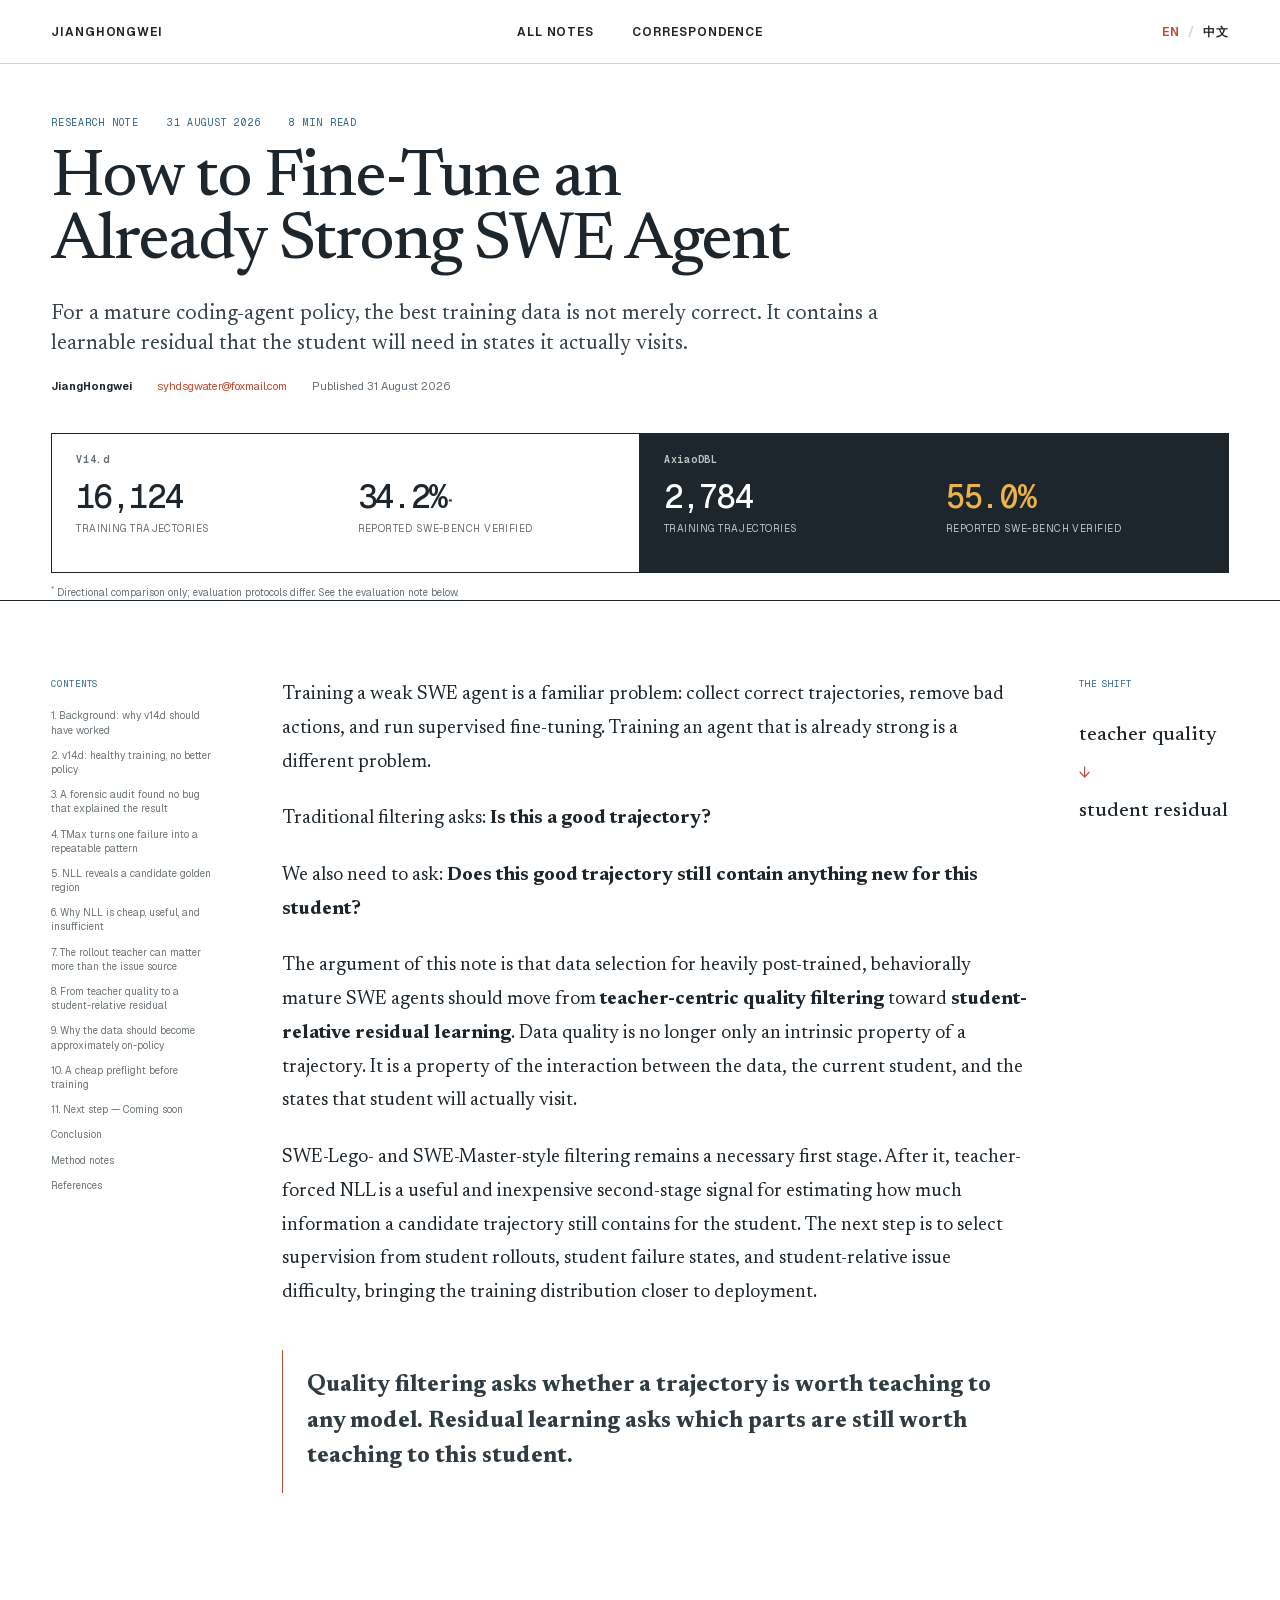
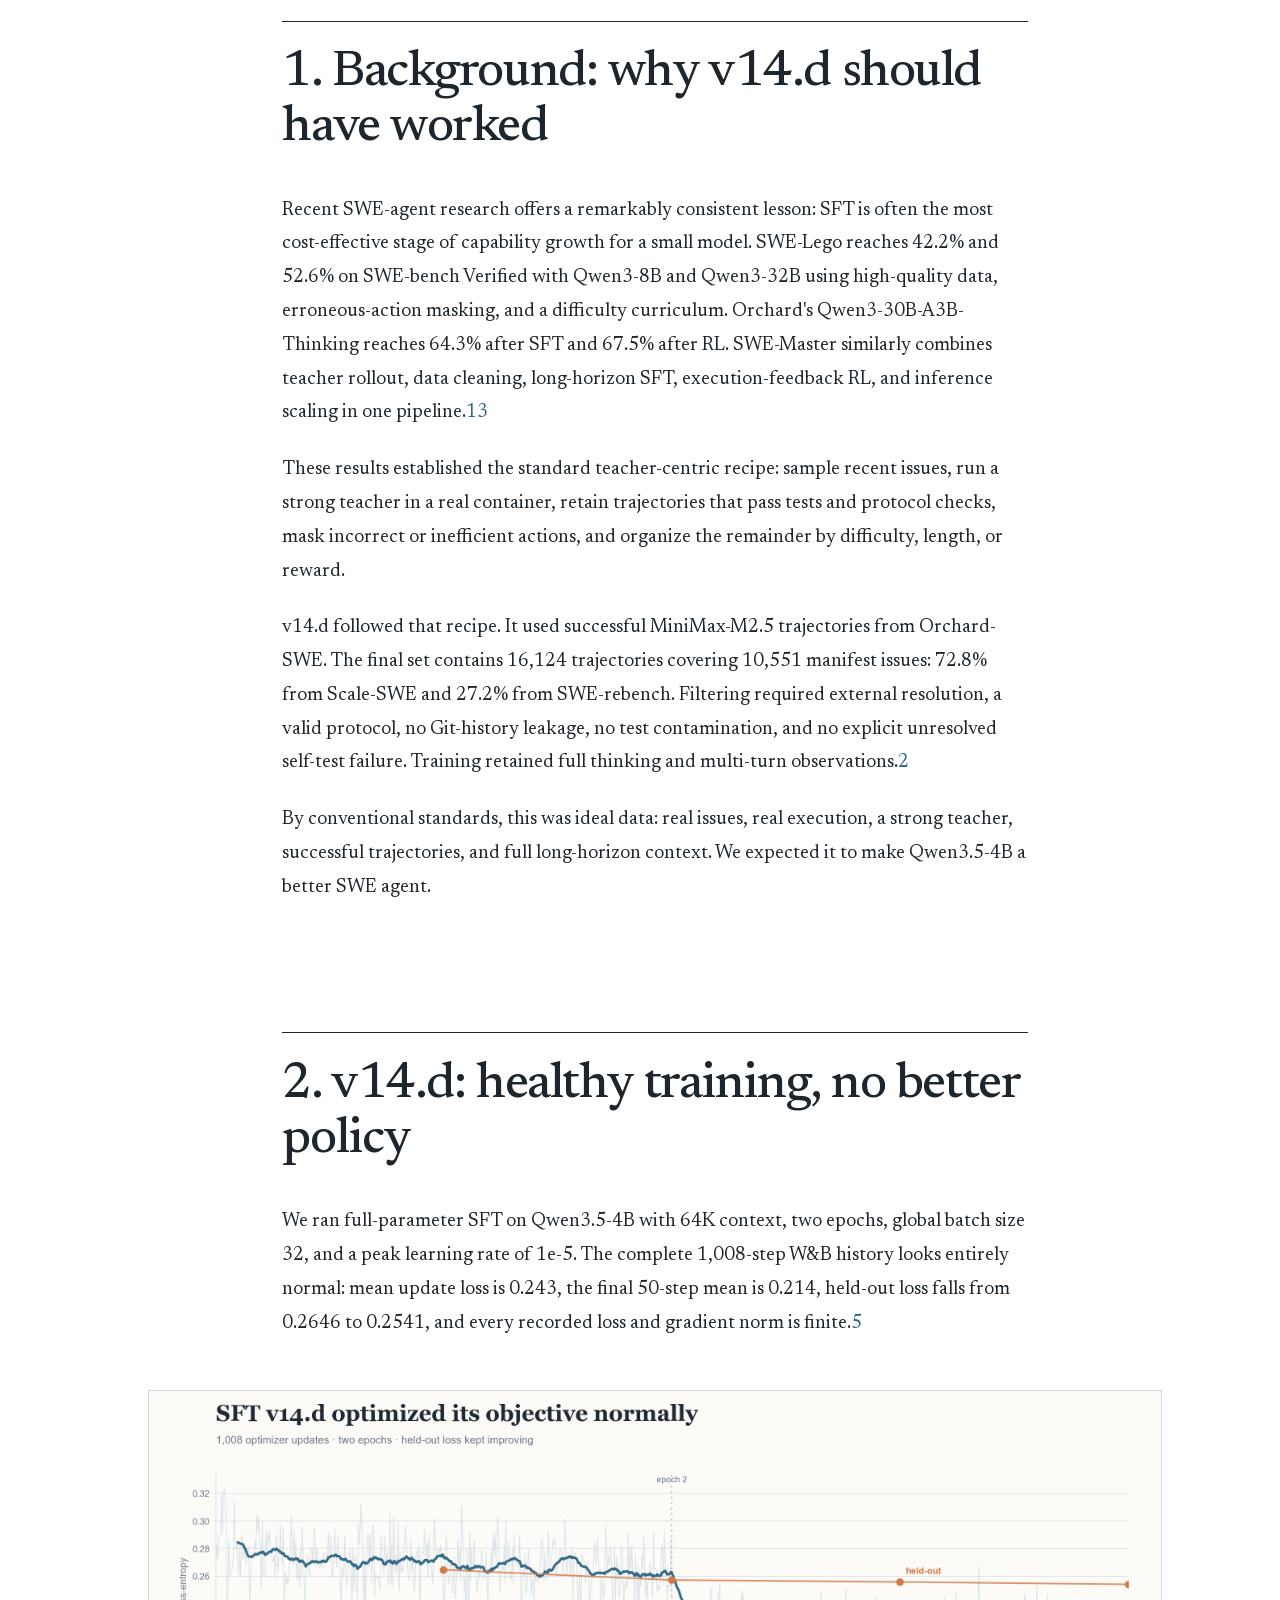
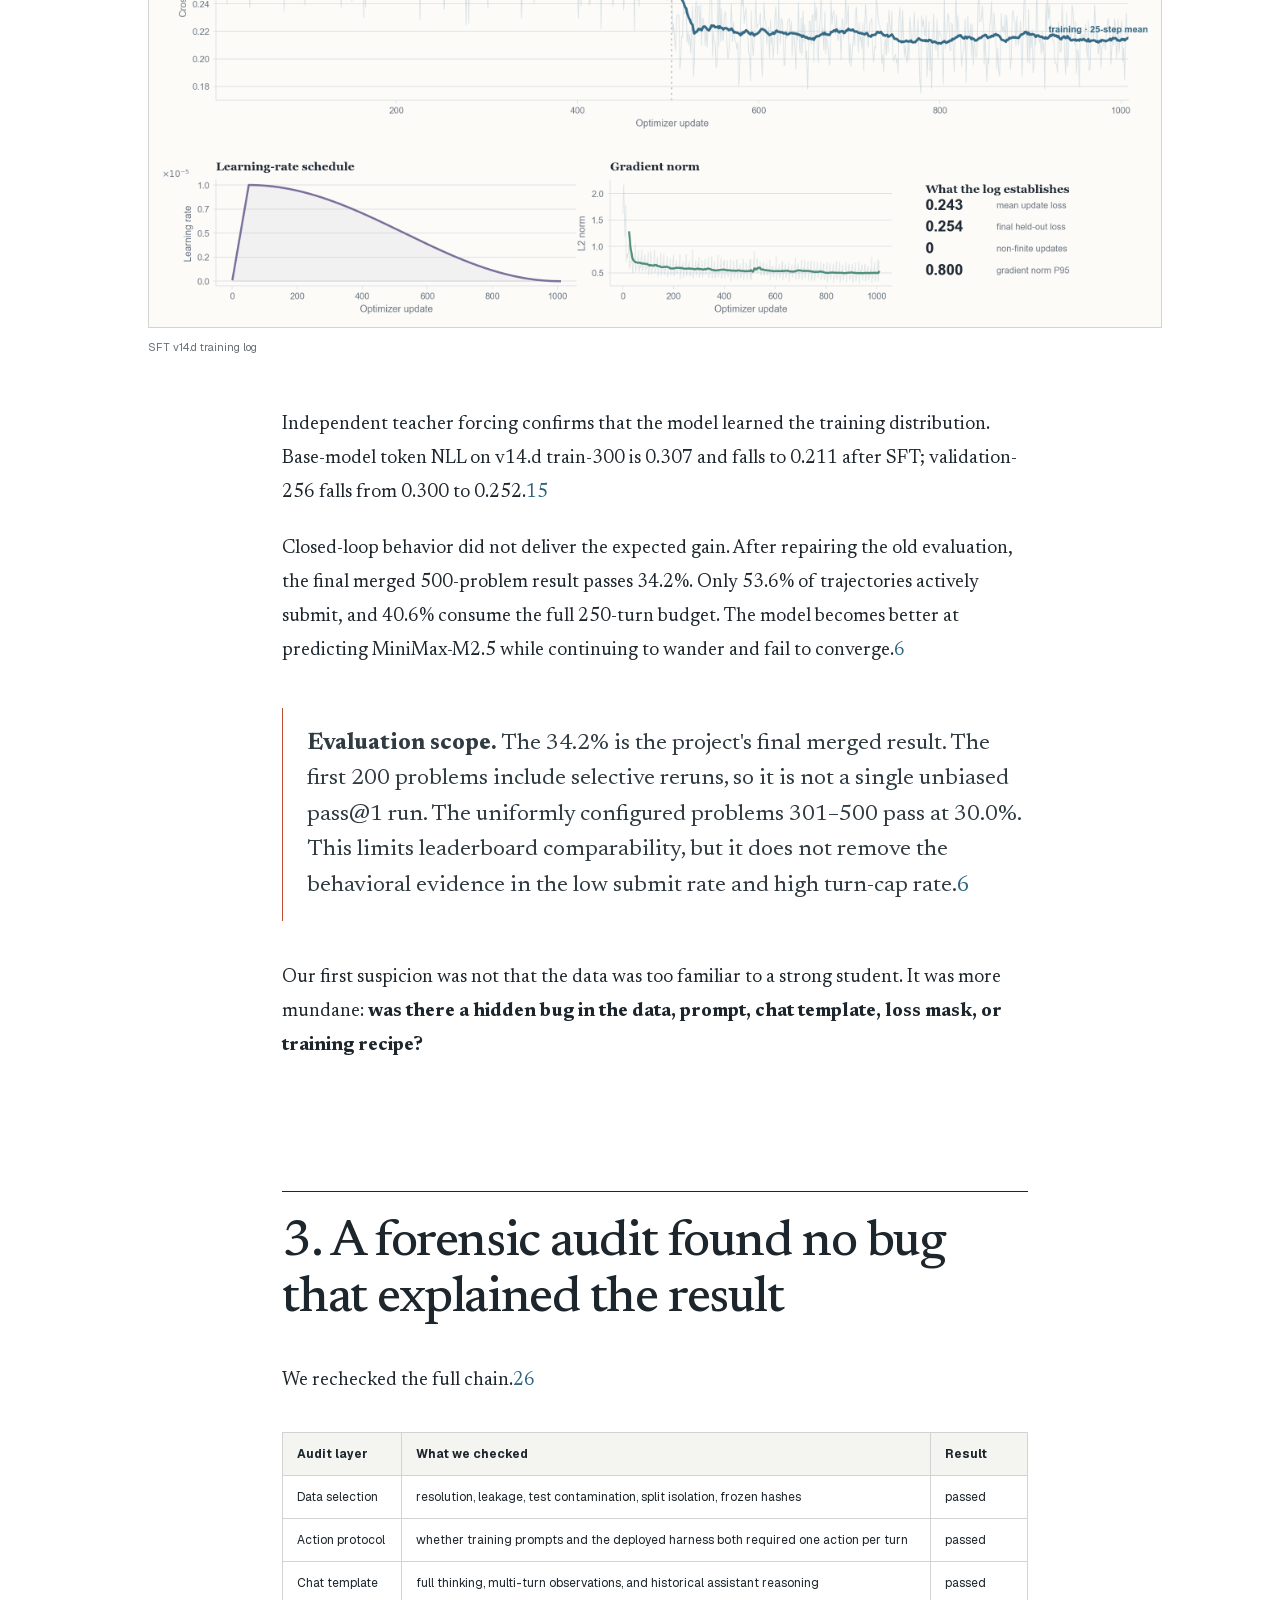
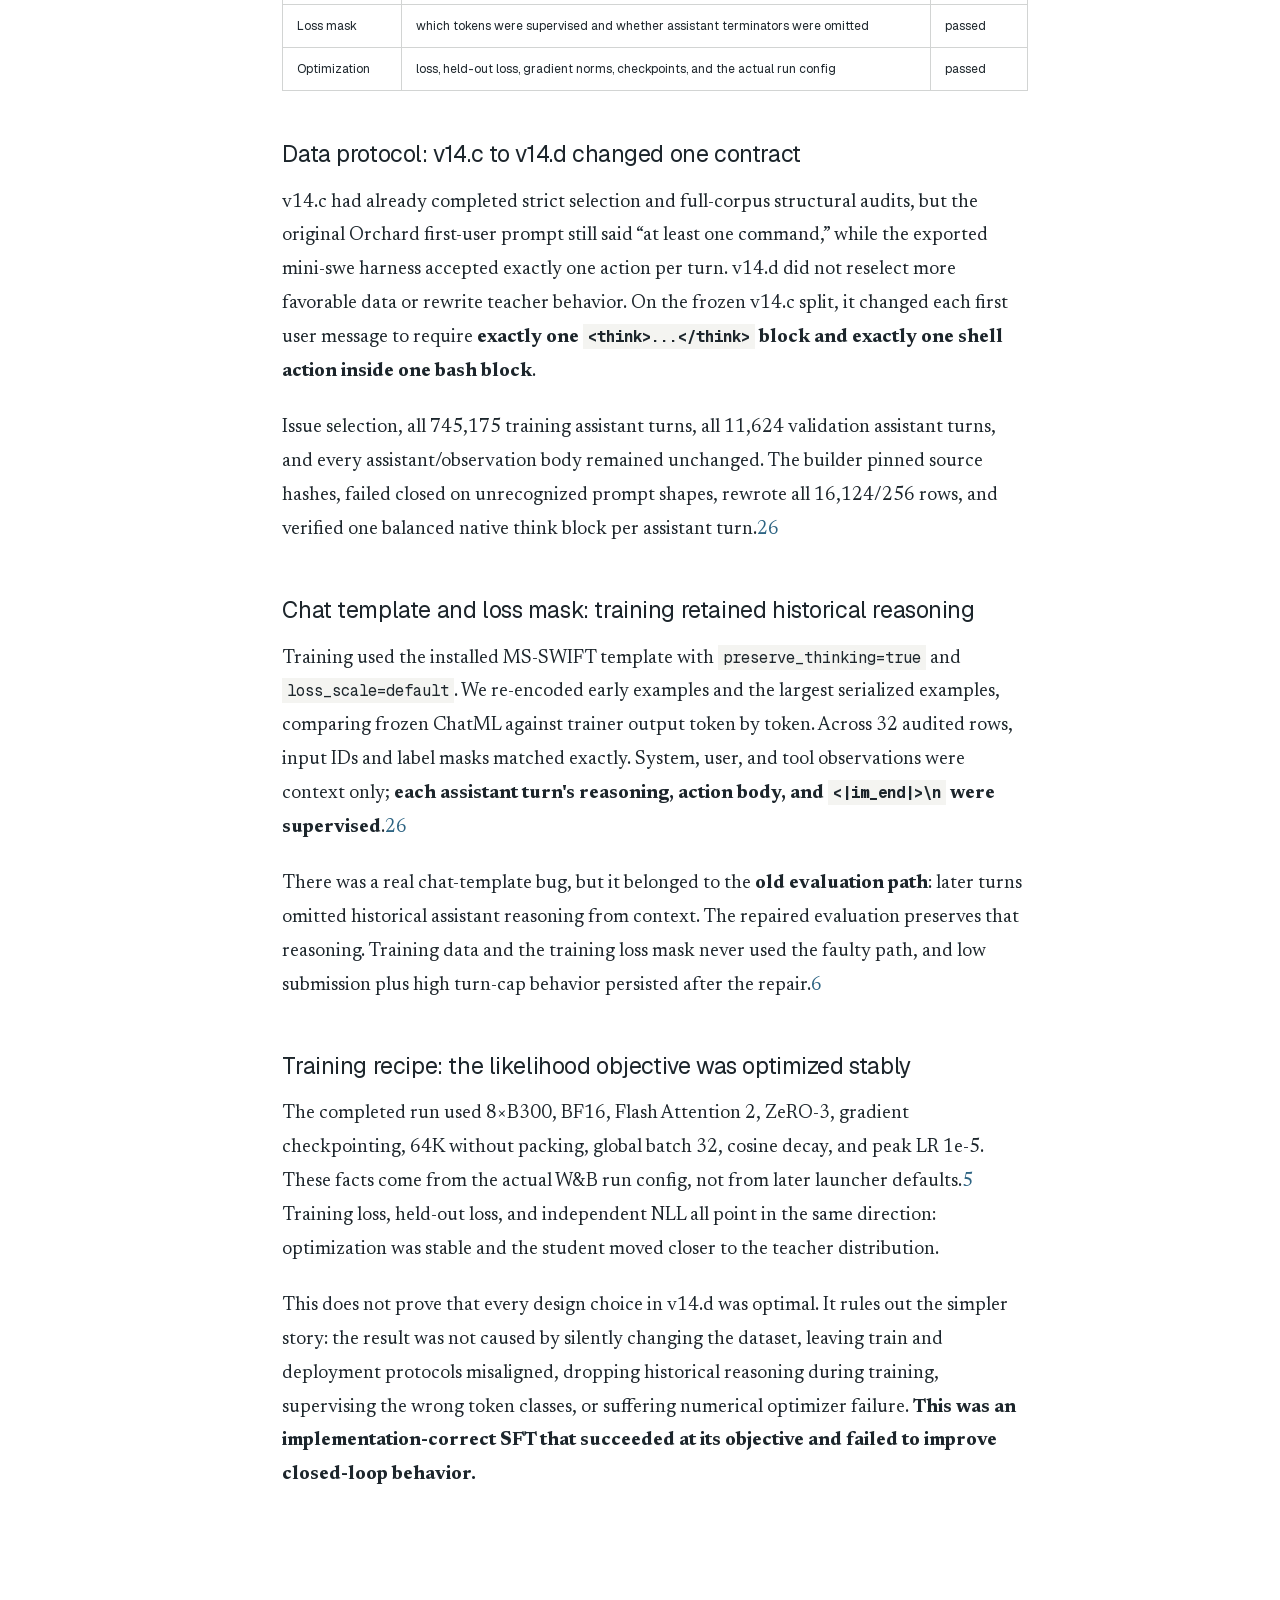
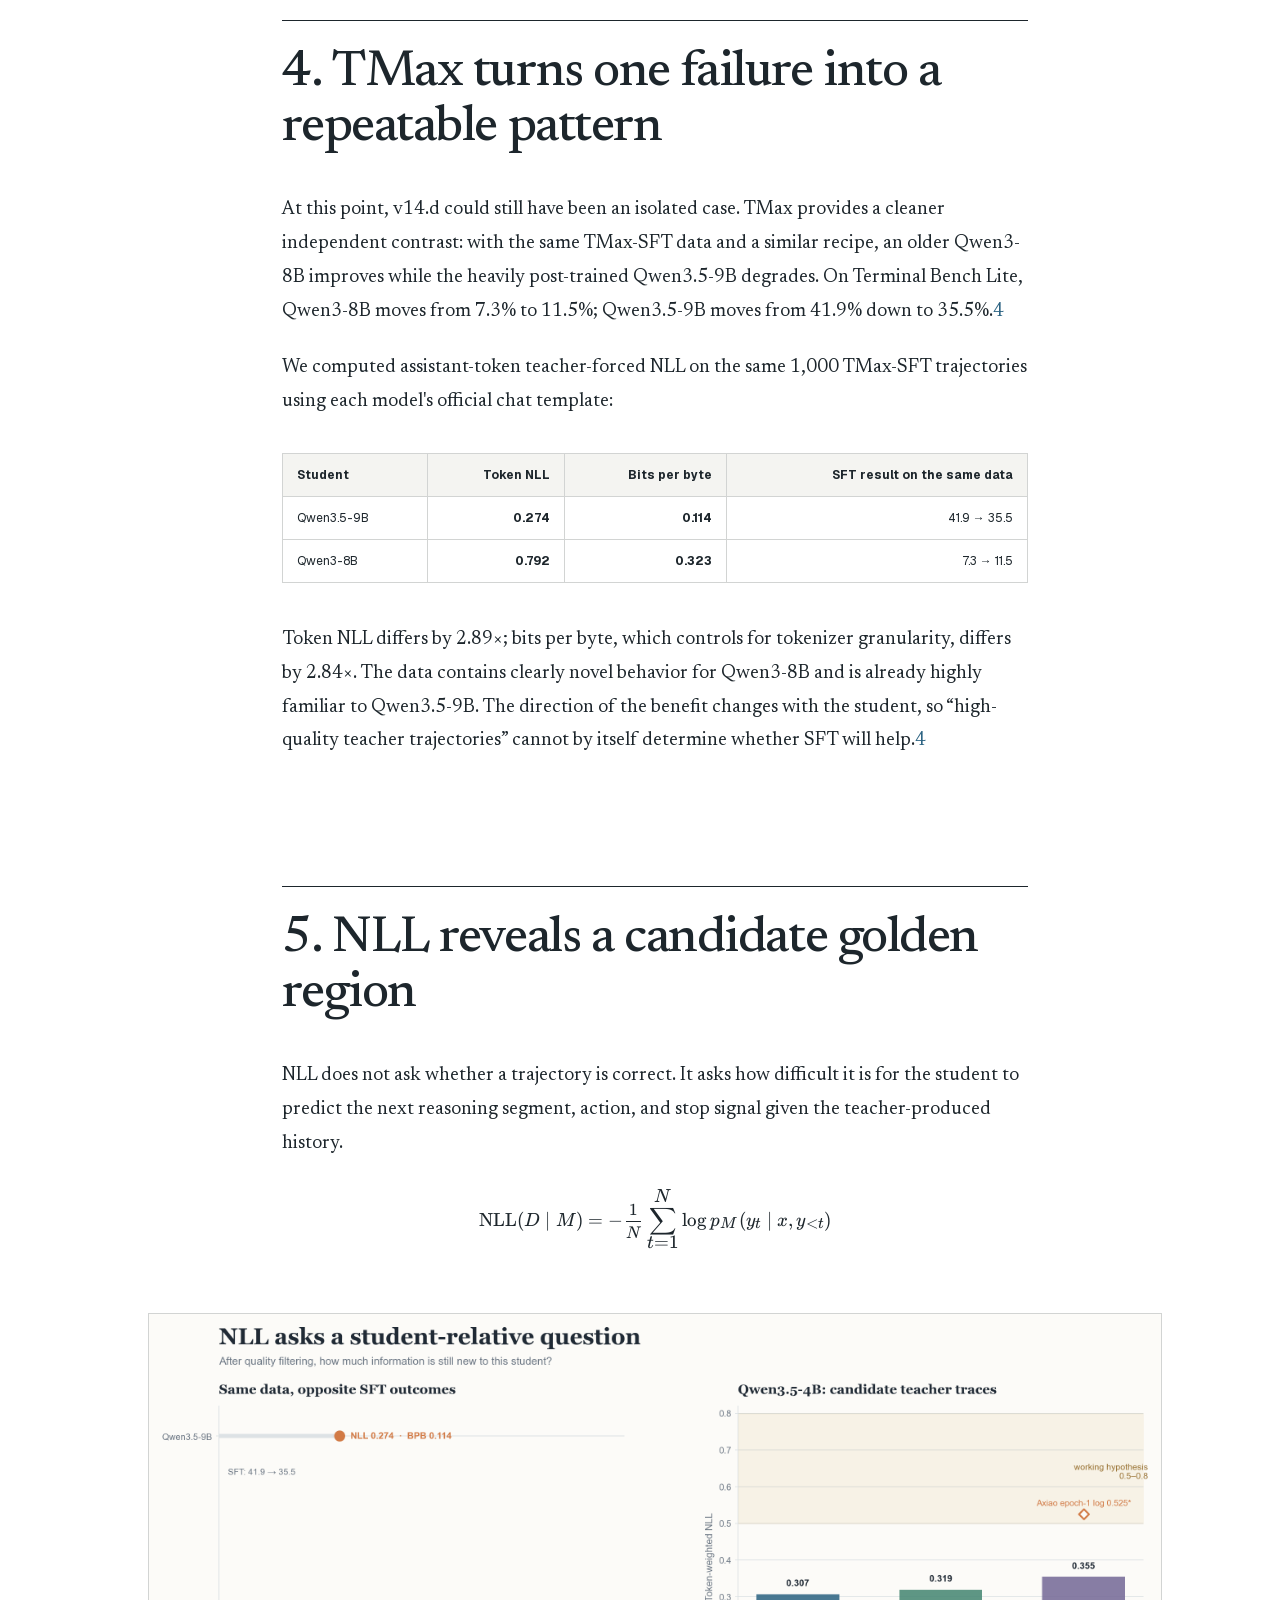
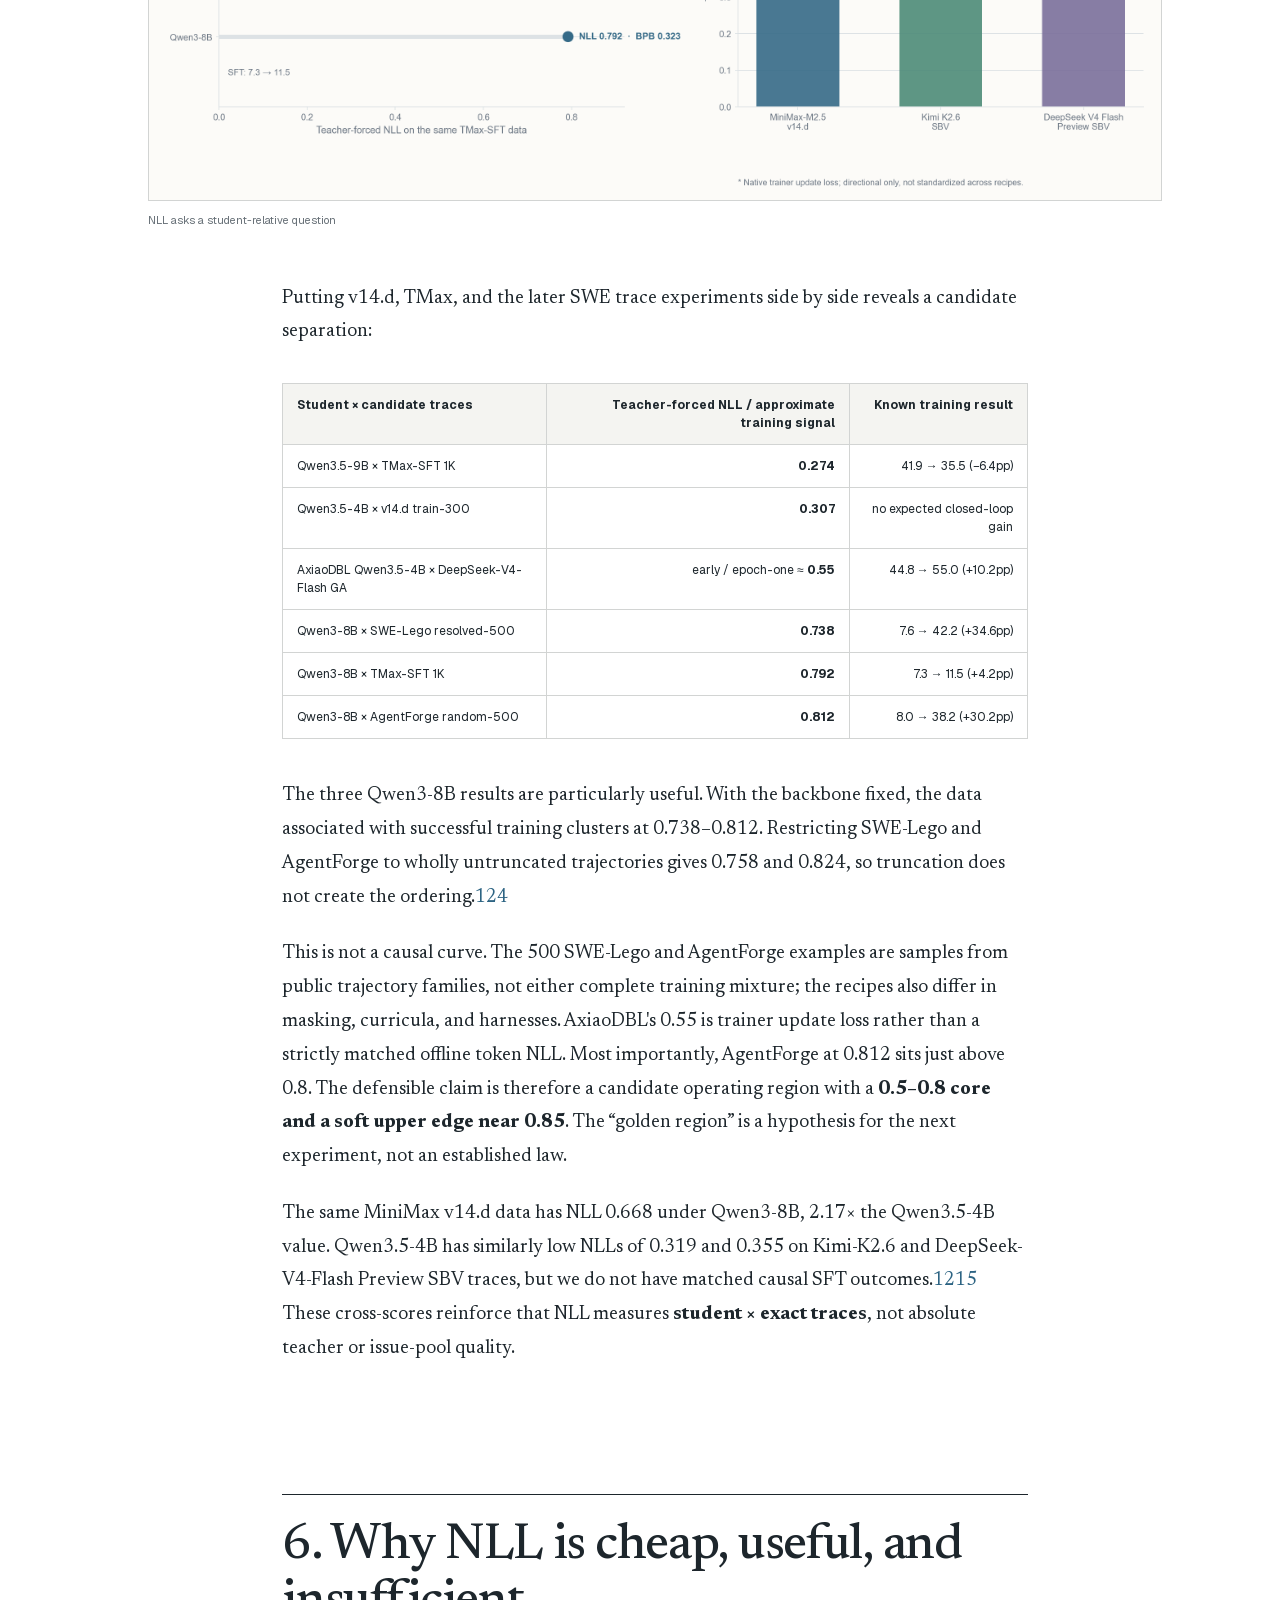
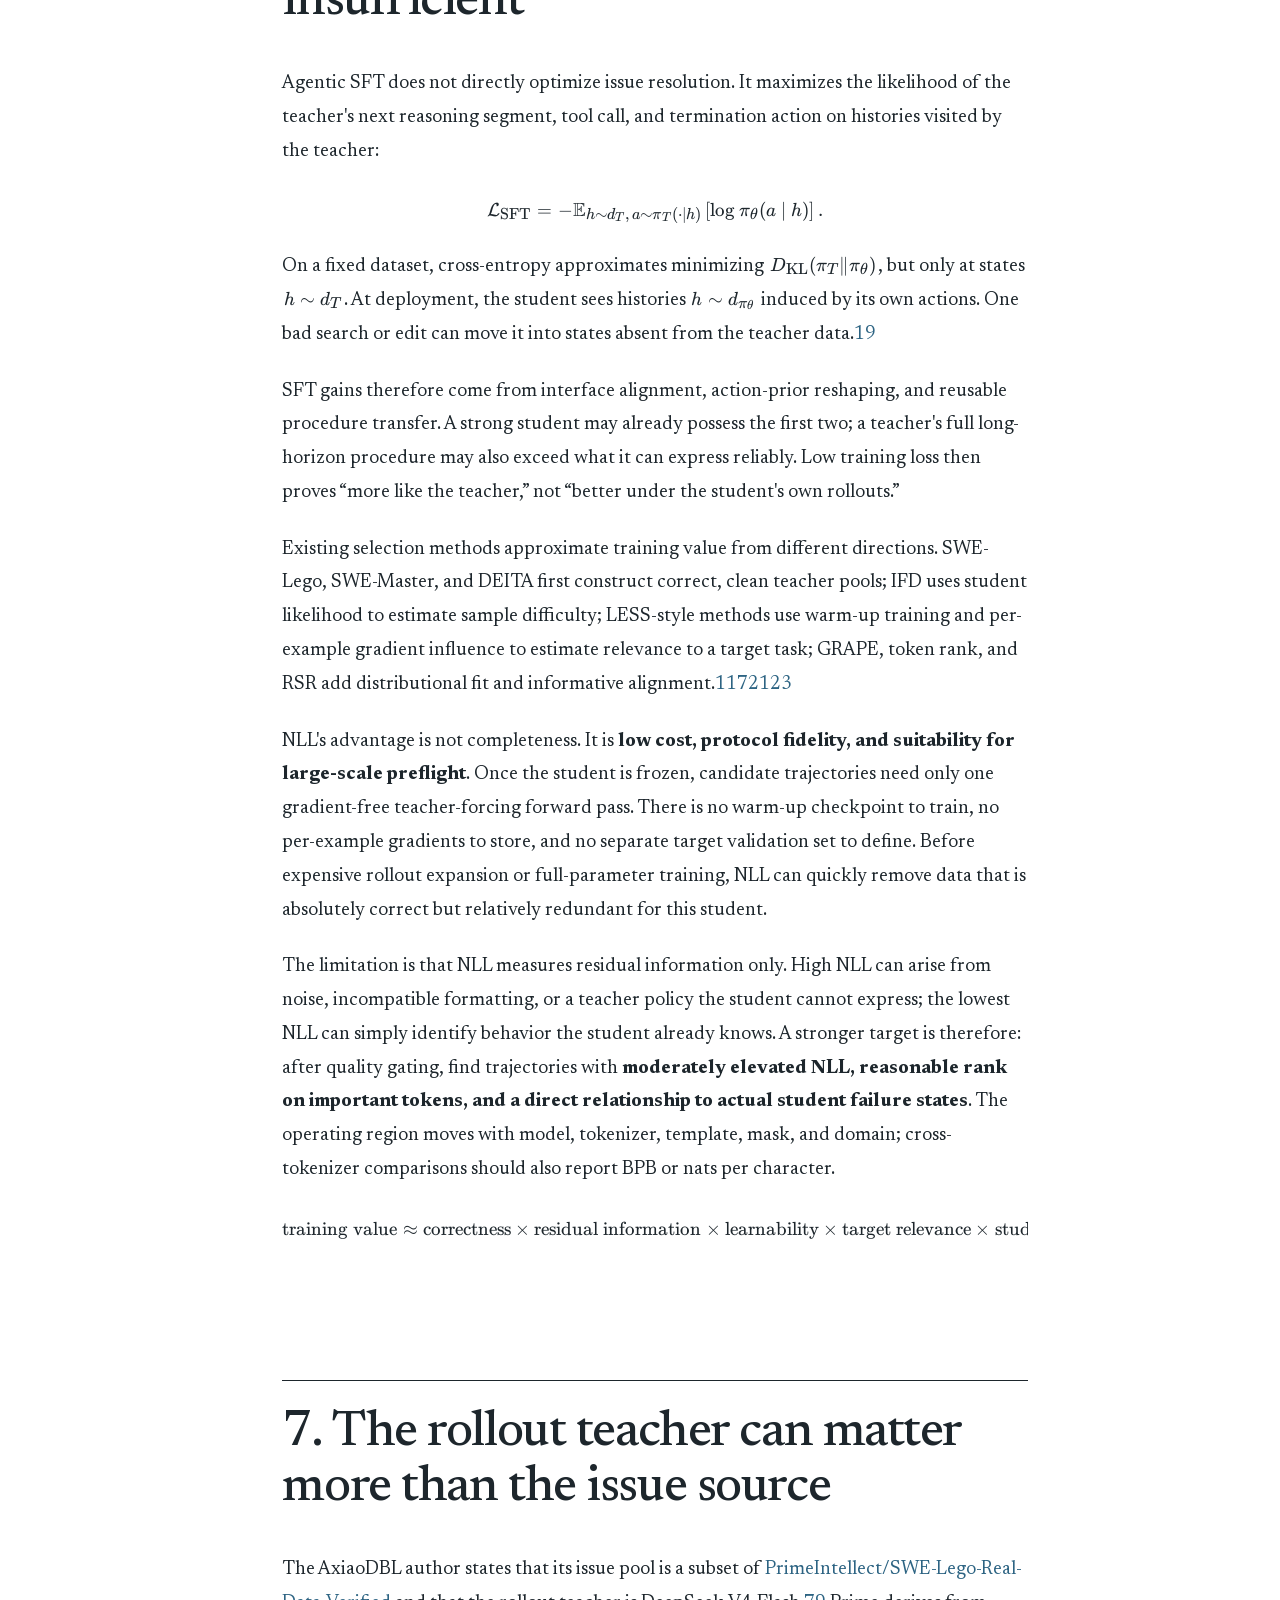
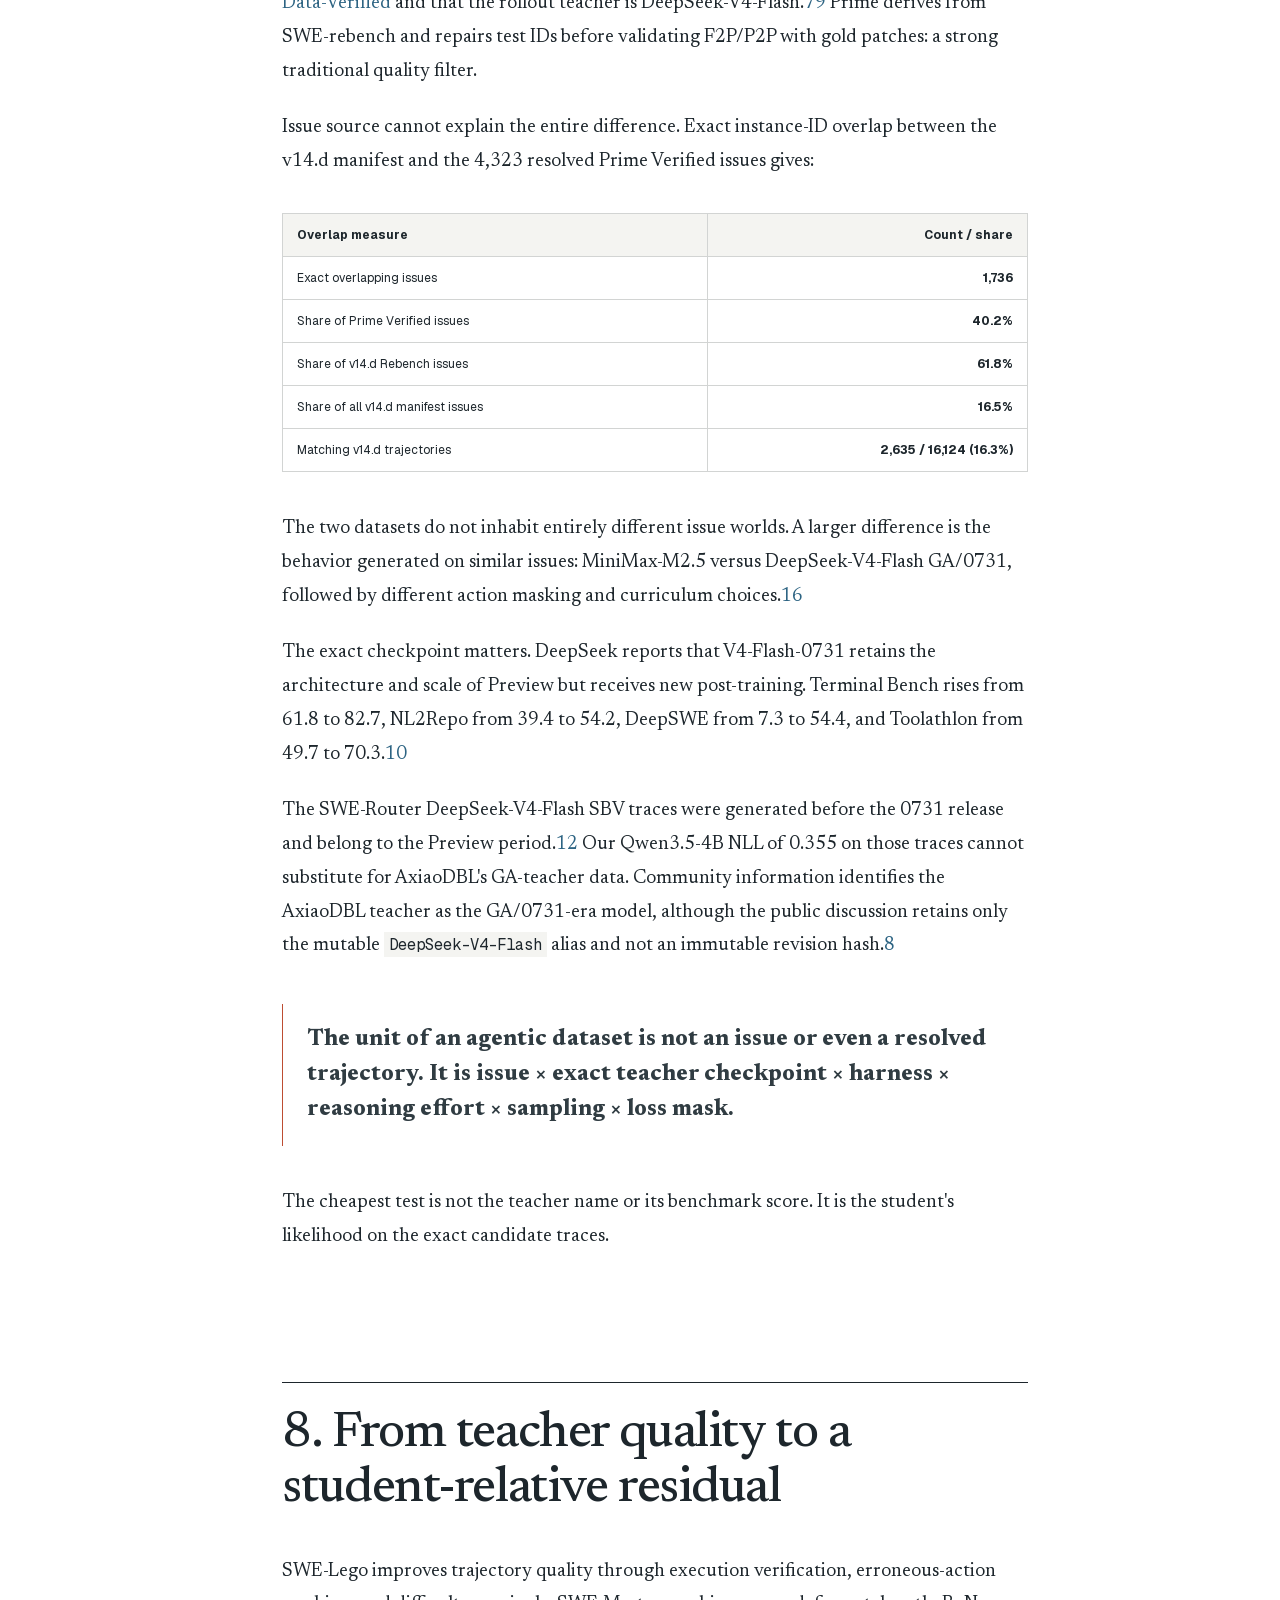
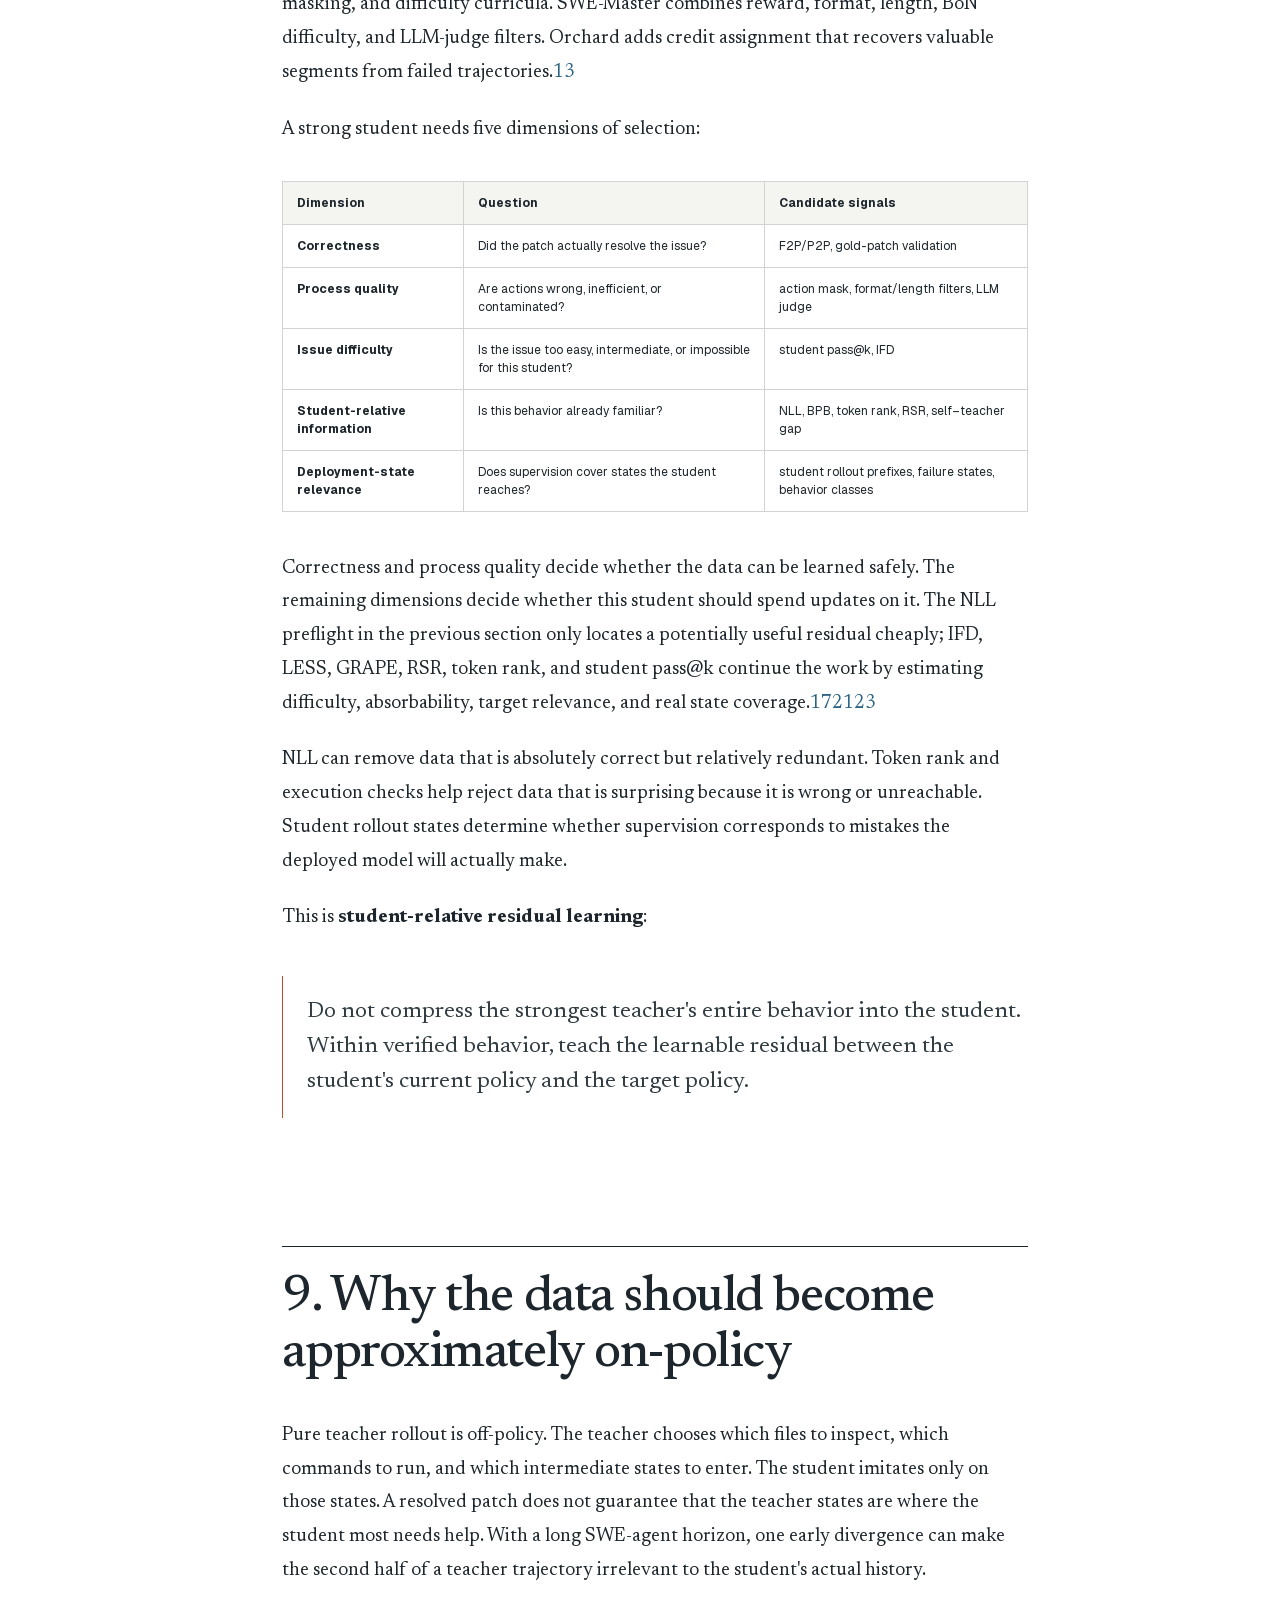
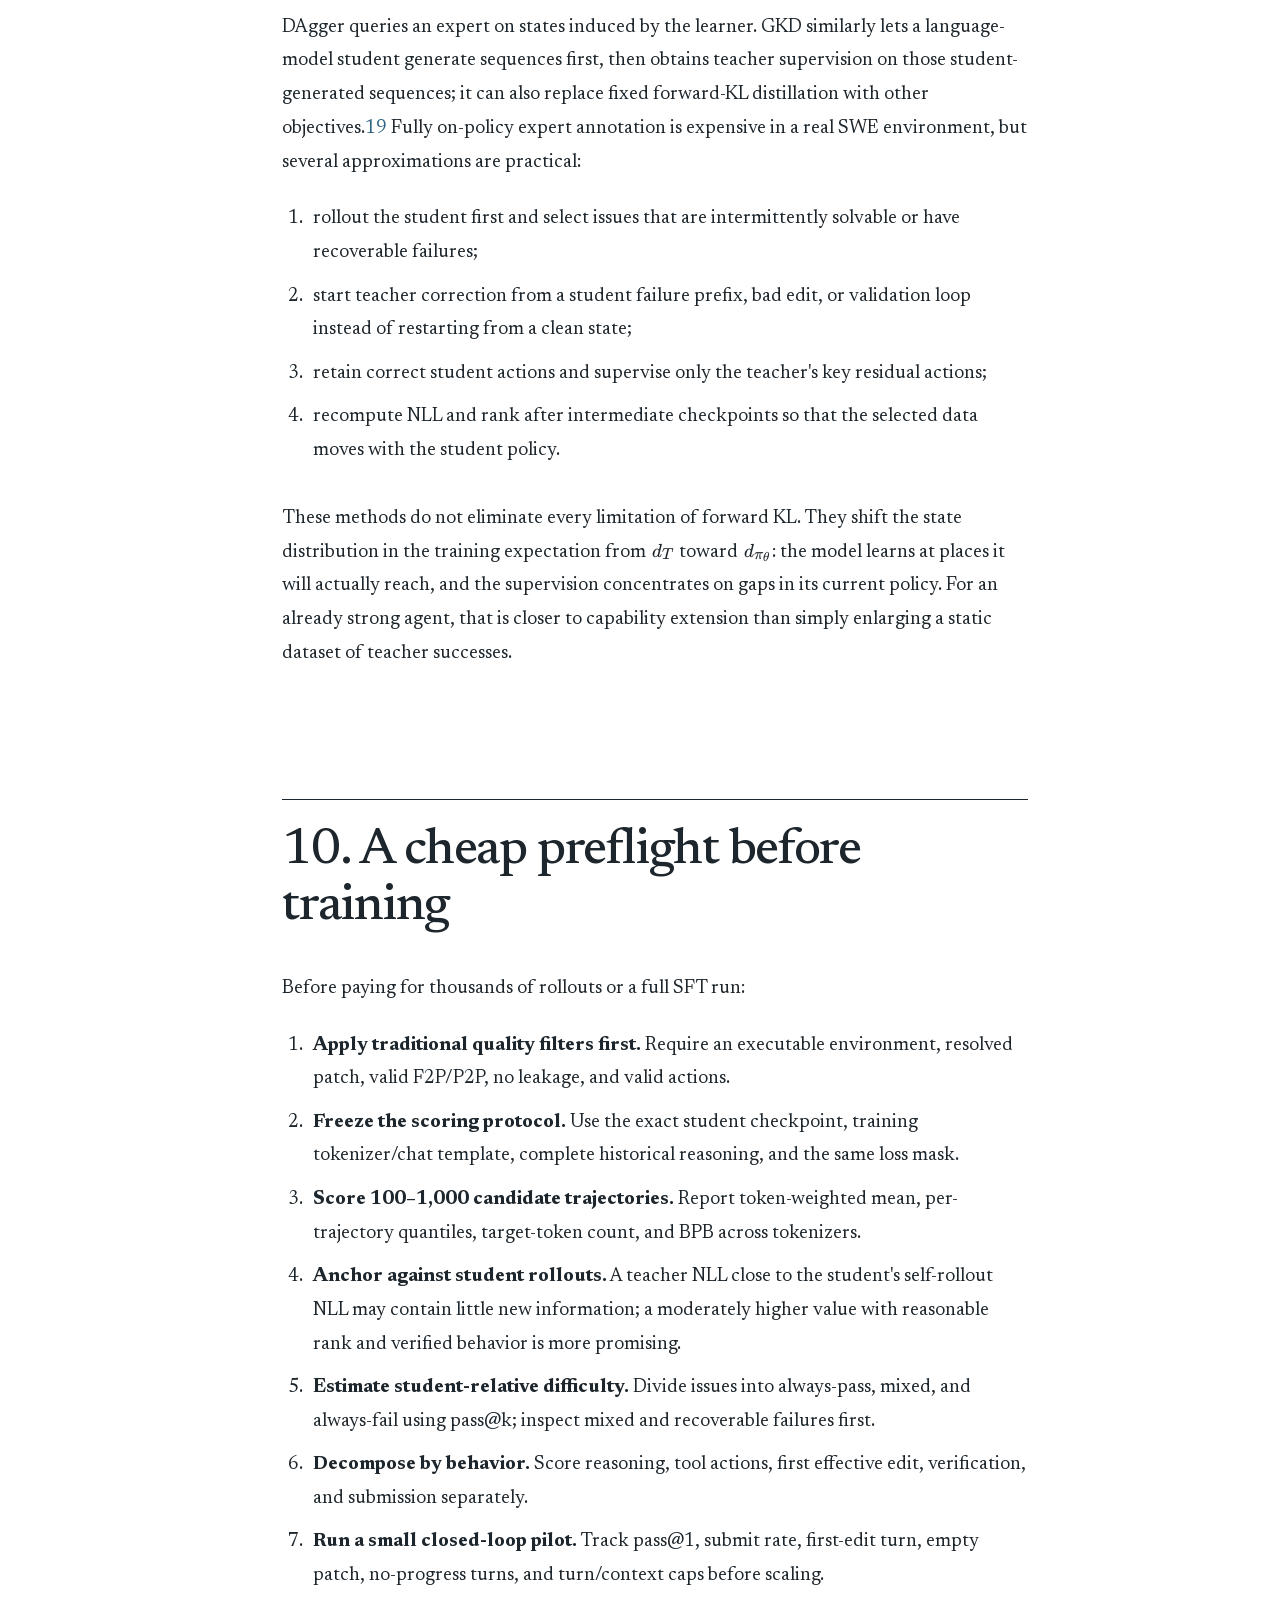
==== commit 7b9beca4: "Publish Claude article rendering fixes" ====
--- a/blog/when-sft-breaks-a-coding-agent/index.html
+++ b/blog/when-sft-breaks-a-coding-agent/index.html
@@ -1,4 +1,4 @@
-<!DOCTYPE html><html lang="en"><head><meta charSet="utf-8"/><meta name="viewport" content="width=device-width, initial-scale=1"/><link rel="stylesheet" href="/_next/static/css/index.Cgi9H3tW.css" data-rsc-css-href="/_next/static/css/index.Cgi9H3tW.css" data-precedence="vite-rsc/importer-resources"/><title>How to Fine-Tune an Already Strong SWE Agent · JiangHongwei</title><meta name="description" content="Why data selection for strong agents should move from teacher quality filtering toward student-relative residual learning."/><meta name="author" content="JiangHongwei"/><link rel="author" href="mailto:syhdsgwater@foxmail.com"/><meta property="og:title" content="How to Fine-Tune an Already Strong SWE Agent"/><meta property="og:description" content="From teacher-centric quality filtering to student-relative residual learning."/><meta property="og:type" content="article"/><meta property="article:published_time" content="2026-08-31T00:00:00.000Z"/><meta name="twitter:card" content="summary"/><meta name="twitter:title" content="JiangHongwei — Frontier Learning Field Notes"/><meta name="twitter:description" content="Experiments on frontier learning systems and software-engineering agents."/><link rel="icon" href="/icon.svg?9ac85f8052597596" sizes="any" type="image/svg+xml"/><link rel="canonical" href="https://syhdsgwater.github.io/en/notes/student-relative-residual-learning"/><link rel="alternate" hrefLang="en" href="https://syhdsgwater.github.io/en/notes/student-relative-residual-learning"/><link rel="alternate" hrefLang="zh-CN" href="https://syhdsgwater.github.io/zh/notes/student-relative-residual-learning"/>
+<!DOCTYPE html><html lang="en"><head><meta charSet="utf-8"/><meta name="viewport" content="width=device-width, initial-scale=1"/><link rel="stylesheet" href="/_next/static/css/index.Digs-9z7.css" data-rsc-css-href="/_next/static/css/index.Digs-9z7.css" data-precedence="vite-rsc/importer-resources"/><title>How to Fine-Tune an Already Strong SWE Agent · JiangHongwei</title><meta name="description" content="Why data selection for strong agents should move from teacher quality filtering toward student-relative residual learning."/><meta name="author" content="JiangHongwei"/><link rel="author" href="mailto:syhdsgwater@foxmail.com"/><meta property="og:title" content="How to Fine-Tune an Already Strong SWE Agent"/><meta property="og:description" content="From teacher-centric quality filtering to student-relative residual learning."/><meta property="og:type" content="article"/><meta property="article:published_time" content="2026-08-31T00:00:00.000Z"/><meta name="twitter:card" content="summary"/><meta name="twitter:title" content="JiangHongwei — Frontier Learning Field Notes"/><meta name="twitter:description" content="Experiments on frontier learning systems and software-engineering agents."/><link rel="icon" href="/icon.svg?9ac85f8052597596" sizes="any" type="image/svg+xml"/><link rel="canonical" href="https://syhdsgwater.github.io/en/notes/student-relative-residual-learning"/><link rel="alternate" hrefLang="en" href="https://syhdsgwater.github.io/en/notes/student-relative-residual-learning"/><link rel="alternate" hrefLang="zh-CN" href="https://syhdsgwater.github.io/zh/notes/student-relative-residual-learning"/>
 <link rel="preload" href="/_next/static/_vinext_fonts/geist-8ac0455e797f/geist-98bbbccb.woff2" as="font" type="font/woff2" crossorigin />
 <link rel="preload" href="/_next/static/_vinext_fonts/geist-mono-00e989178794/geist-mono-013b2f2f.woff2" as="font" type="font/woff2" crossorigin />
 <link rel="preload" href="/_next/static/_vinext_fonts/newsreader-94c054835b7e/newsreader-2415edd0.woff2" as="font" type="font/woff2" crossorigin />
--- a/_next/static/css/index.Digs-9z7.css
+++ b/_next/static/css/index.Digs-9z7.css
@@ -0,0 +1 @@
+@font-face{font-display:block;font-family:KaTeX_AMS;font-style:normal;font-weight:400;src:url(/_next/static/media/KaTeX_AMS-Regular.BQhdFMY1.woff2)format("woff2"),url(/_next/static/media/KaTeX_AMS-Regular.DMm9YOAa.woff)format("woff"),url(/_next/static/media/KaTeX_AMS-Regular.DRggAlZN.ttf)format("truetype")}@font-face{font-display:block;font-family:KaTeX_Caligraphic;font-style:normal;font-weight:700;src:url(/_next/static/media/KaTeX_Caligraphic-Bold.Dq_IR9rO.woff2)format("woff2"),url(/_next/static/media/KaTeX_Caligraphic-Bold.BEiXGLvX.woff)format("woff"),url(/_next/static/media/KaTeX_Caligraphic-Bold.ATXxdsX0.ttf)format("truetype")}@font-face{font-display:block;font-family:KaTeX_Caligraphic;font-style:normal;font-weight:400;src:url(/_next/static/media/KaTeX_Caligraphic-Regular.Di6jR-x-.woff2)format("woff2"),url(/_next/static/media/KaTeX_Caligraphic-Regular.CTRA-rTL.woff)format("woff"),url(/_next/static/media/KaTeX_Caligraphic-Regular.wX97UBjC.ttf)format("truetype")}@font-face{font-display:block;font-family:KaTeX_Fraktur;font-style:normal;font-weight:700;src:url(/_next/static/media/KaTeX_Fraktur-Bold.CL6g_b3V.woff2)format("woff2"),url(/_next/static/media/KaTeX_Fraktur-Bold.BsDP51OF.woff)format("woff"),url(/_next/static/media/KaTeX_Fraktur-Bold.BdnERNNW.ttf)format("truetype")}@font-face{font-display:block;font-family:KaTeX_Fraktur;font-style:normal;font-weight:400;src:url(/_next/static/media/KaTeX_Fraktur-Regular.CTYiF6lA.woff2)format("woff2"),url(/_next/static/media/KaTeX_Fraktur-Regular.Dxdc4cR9.woff)format("woff"),url(/_next/static/media/KaTeX_Fraktur-Regular.CB_wures.ttf)format("truetype")}@font-face{font-display:block;font-family:KaTeX_Main;font-style:normal;font-weight:700;src:url(/_next/static/media/KaTeX_Main-Bold.Cx986IdX.woff2)format("woff2"),url(/_next/static/media/KaTeX_Main-Bold.Jm3AIy58.woff)format("woff"),url(/_next/static/media/KaTeX_Main-Bold.waoOVXN0.ttf)format("truetype")}@font-face{font-display:block;font-family:KaTeX_Main;font-style:italic;font-weight:700;src:url(/_next/static/media/KaTeX_Main-BoldItalic.DxDJ3AOS.woff2)format("woff2"),url(/_next/static/media/KaTeX_Main-BoldItalic.SpSLRI95.woff)format("woff"),url(/_next/static/media/KaTeX_Main-BoldItalic.DzxPMmG6.ttf)format("truetype")}@font-face{font-display:block;font-family:KaTeX_Main;font-style:italic;font-weight:400;src:url(/_next/static/media/KaTeX_Main-Italic.NWA7e6Wa.woff2)format("woff2"),url(/_next/static/media/KaTeX_Main-Italic.BMLOBm91.woff)format("woff"),url(/_next/static/media/KaTeX_Main-Italic.3WenGoN9.ttf)format("truetype")}@font-face{font-display:block;font-family:KaTeX_Main;font-style:normal;font-weight:400;src:url(/_next/static/media/KaTeX_Main-Regular.B22Nviop.woff2)format("woff2"),url(/_next/static/media/KaTeX_Main-Regular.Dr94JaBh.woff)format("woff"),url(/_next/static/media/KaTeX_Main-Regular.ypZvNtVU.ttf)format("truetype")}@font-face{font-display:block;font-family:KaTeX_Math;font-style:italic;font-weight:700;src:url(/_next/static/media/KaTeX_Math-BoldItalic.CZnvNsCZ.woff2)format("woff2"),url(/_next/static/media/KaTeX_Math-BoldItalic.iY-2wyZ7.woff)format("woff"),url(/_next/static/media/KaTeX_Math-BoldItalic.B3XSjfu4.ttf)format("truetype")}@font-face{font-display:block;font-family:KaTeX_Math;font-style:italic;font-weight:400;src:url(/_next/static/media/KaTeX_Math-Italic.t53AETM-.woff2)format("woff2"),url(/_next/static/media/KaTeX_Math-Italic.DA0__PXp.woff)format("woff"),url(/_next/static/media/KaTeX_Math-Italic.flOr_0UB.ttf)format("truetype")}@font-face{font-display:block;font-family:KaTeX_SansSerif;font-style:normal;font-weight:700;src:url(/_next/static/media/KaTeX_SansSerif-Bold.D1sUS0GD.woff2)format("woff2"),url(/_next/static/media/KaTeX_SansSerif-Bold.DbIhKOiC.woff)format("woff"),url(/_next/static/media/KaTeX_SansSerif-Bold.CFMepnvq.ttf)format("truetype")}@font-face{font-display:block;font-family:KaTeX_SansSerif;font-style:italic;font-weight:400;src:url(/_next/static/media/KaTeX_SansSerif-Italic.C3H0VqGB.woff2)format("woff2"),url(/_next/static/media/KaTeX_SansSerif-Italic.DN2j7dab.woff)format("woff"),url(/_next/static/media/KaTeX_SansSerif-Italic.YYjJ1zSn.ttf)format("truetype")}@font-face{font-display:block;font-family:KaTeX_SansSerif;font-style:normal;font-weight:400;src:url(/_next/static/media/KaTeX_SansSerif-Regular.DDBCnlJ7.woff2)format("woff2"),url(/_next/static/media/KaTeX_SansSerif-Regular.CS6fqUqJ.woff)format("woff"),url(/_next/static/media/KaTeX_SansSerif-Regular.BNo7hRIc.ttf)format("truetype")}@font-face{font-display:block;font-family:KaTeX_Script;font-style:normal;font-weight:400;src:url(/_next/static/media/KaTeX_Script-Regular.D3wIWfF6.woff2)format("woff2"),url(/_next/static/media/KaTeX_Script-Regular.D5yQViql.woff)format("woff"),url(/_next/static/media/KaTeX_Script-Regular.C5JkGWo-.ttf)format("truetype")}@font-face{font-display:block;font-family:KaTeX_Size1;font-style:normal;font-weight:400;src:url(/_next/static/media/KaTeX_Size1-Regular.mCD8mA8B.woff2)format("woff2"),url(/_next/static/media/KaTeX_Size1-Regular.C195tn64.woff)format("woff"),url(/_next/static/media/KaTeX_Size1-Regular.Dbsnue_I.ttf)format("truetype")}@font-face{font-display:block;font-family:KaTeX_Size2;font-style:normal;font-weight:400;src:url(/_next/static/media/KaTeX_Size2-Regular.Dy4dx90m.woff2)format("woff2"),url(/_next/static/media/KaTeX_Size2-Regular.oD1tc_U0.woff)format("woff"),url(/_next/static/media/KaTeX_Size2-Regular.B7gKUWhC.ttf)format("truetype")}@font-face{font-display:block;font-family:KaTeX_Size3;font-style:normal;font-weight:400;src:url([data-uri])format("woff2"),url(/_next/static/media/KaTeX_Size3-Regular.CTq5MqoE.woff)format("woff"),url(/_next/static/media/KaTeX_Size3-Regular.DgpXs0kz.ttf)format("truetype")}@font-face{font-display:block;font-family:KaTeX_Size4;font-style:normal;font-weight:400;src:url(/_next/static/media/KaTeX_Size4-Regular.Dl5lxZxV.woff2)format("woff2"),url(/_next/static/media/KaTeX_Size4-Regular.BF-4gkZK.woff)format("woff"),url(/_next/static/media/KaTeX_Size4-Regular.DWFBv043.ttf)format("truetype")}@font-face{font-display:block;font-family:KaTeX_Typewriter;font-style:normal;font-weight:400;src:url(/_next/static/media/KaTeX_Typewriter-Regular.CO6r4hn1.woff2)format("woff2"),url(/_next/static/media/KaTeX_Typewriter-Regular.C0xS9mPB.woff)format("woff"),url(/_next/static/media/KaTeX_Typewriter-Regular.D3Ib7_Hf.ttf)format("truetype")}.katex{text-indent:0;text-rendering:auto;font:1.21em/1.2 KaTeX_Main,Times New Roman,serif;position:relative}.katex *{border-color:currentColor;-ms-high-contrast-adjust:none!important}.katex .katex-version:after{content:"0.18.4"}.katex .katex-mathml{clip-path:inset(50%);border:0;width:1px;height:1px;padding:0;position:absolute;overflow:hidden}.katex .katex-html>.katex-newline{display:block}.katex .katex-base{white-space:nowrap;width:min-content;position:relative}.katex .katex-base,.katex .katex-strut{display:inline-block}.katex .textbf{font-weight:700}.katex .textit{font-style:italic}.katex .textrm{font-family:KaTeX_Main}.katex .textsf{font-family:KaTeX_SansSerif}.katex .texttt{font-family:KaTeX_Typewriter}.katex .mathnormal{font-family:KaTeX_Math;font-style:italic}.katex .mathit{font-family:KaTeX_Main;font-style:italic}.katex .mathrm{font-style:normal}.katex .mathbf{font-family:KaTeX_Main;font-weight:700}.katex .boldsymbol{font-family:KaTeX_Math;font-style:italic;font-weight:700}.katex .amsrm,.katex .mathbb,.katex .textbb{font-family:KaTeX_AMS}.katex .mathcal{font-family:KaTeX_Caligraphic}.katex .mathfrak,.katex .textfrak{font-family:KaTeX_Fraktur}.katex .mathboldfrak,.katex .textboldfrak{font-family:KaTeX_Fraktur;font-weight:700}.katex .mathtt{font-family:KaTeX_Typewriter}.katex .mathscr,.katex .textscr{font-family:KaTeX_Script}.katex .mathsf,.katex .textsf{font-family:KaTeX_SansSerif}.katex .mathboldsf,.katex .textboldsf{font-family:KaTeX_SansSerif;font-weight:700}.katex .mathitsf,.katex .mathsfit,.katex .textitsf{font-family:KaTeX_SansSerif;font-style:italic}.katex .mainrm{font-family:KaTeX_Main;font-style:normal}.katex .vlist-t{border-collapse:collapse;table-layout:fixed;display:inline-table}.katex .vlist-r{display:table-row}.katex .vlist{vertical-align:bottom;display:table-cell;position:relative}.katex .vlist>span{height:0;display:block;position:relative}.katex .vlist>span>span{display:inline-block}.katex .vlist>span>.pstrut{width:0;overflow:hidden}.katex .vlist-t2{margin-right:-2px}.katex .vlist-s{vertical-align:bottom;width:2px;min-width:2px;font-size:1px;display:table-cell}.katex .katex-vbox{flex-direction:column;align-items:baseline;display:inline-flex}.katex .katex-thinbox{flex-direction:row;width:0;max-width:0;display:inline-flex}.katex .msupsub{text-align:left}.katex .mfrac>span>span{text-align:center}.katex .mfrac .frac-line{border-bottom-style:solid;width:100%;display:inline-block}.katex .katex-hdashline,.katex .katex-hline,.katex .katex-overline .overline-line,.katex .katex-rule,.katex .katex-underline .underline-line,.katex .mfrac .frac-line{min-height:1px}.katex .mspace{display:inline-block}.katex .katex-smash{line-height:0;display:inline}.katex .clap,.katex .llap,.katex .rlap{width:0;position:relative}.katex .clap>.katex-inner,.katex .llap>.katex-inner,.katex .rlap>.katex-inner{position:absolute}.katex .clap>.katex-fix,.katex .llap>.katex-fix,.katex .rlap>.katex-fix{display:inline-block}.katex .llap>.katex-inner{right:0}.katex .clap>.katex-inner,.katex .rlap>.katex-inner{left:0}.katex .clap>.katex-inner>span{margin-left:-50%;margin-right:50%}.katex .katex-rule{border:0 solid;display:inline-block;position:relative}.katex .katex-hline,.katex .katex-overline .overline-line,.katex .katex-underline .underline-line{border-bottom-style:solid;width:100%;display:inline-block}.katex .katex-hdashline{border-bottom-style:dashed;width:100%;display:inline-block}.katex .sqrt>.katex-root{margin-left:.277778em;margin-right:-.555556em}.katex .fontsize-ensurer.reset-size1.size1,.katex .katex-sizing.reset-size1.size1{font-size:1em}.katex .fontsize-ensurer.reset-size1.size2,.katex .katex-sizing.reset-size1.size2{font-size:1.2em}.katex .fontsize-ensurer.reset-size1.size3,.katex .katex-sizing.reset-size1.size3{font-size:1.4em}.katex .fontsize-ensurer.reset-size1.size4,.katex .katex-sizing.reset-size1.size4{font-size:1.6em}.katex .fontsize-ensurer.reset-size1.size5,.katex .katex-sizing.reset-size1.size5{font-size:1.8em}.katex .fontsize-ensurer.reset-size1.size6,.katex .katex-sizing.reset-size1.size6{font-size:2em}.katex .fontsize-ensurer.reset-size1.size7,.katex .katex-sizing.reset-size1.size7{font-size:2.4em}.katex .fontsize-ensurer.reset-size1.size8,.katex .katex-sizing.reset-size1.size8{font-size:2.88em}.katex .fontsize-ensurer.reset-size1.size9,.katex .katex-sizing.reset-size1.size9{font-size:3.456em}.katex .fontsize-ensurer.reset-size1.size10,.katex .katex-sizing.reset-size1.size10{font-size:4.148em}.katex .fontsize-ensurer.reset-size1.size11,.katex .katex-sizing.reset-size1.size11{font-size:4.976em}.katex .fontsize-ensurer.reset-size2.size1,.katex .katex-sizing.reset-size2.size1{font-size:.833333em}.katex .fontsize-ensurer.reset-size2.size2,.katex .katex-sizing.reset-size2.size2{font-size:1em}.katex .fontsize-ensurer.reset-size2.size3,.katex .katex-sizing.reset-size2.size3{font-size:1.16667em}.katex .fontsize-ensurer.reset-size2.size4,.katex .katex-sizing.reset-size2.size4{font-size:1.33333em}.katex .fontsize-ensurer.reset-size2.size5,.katex .katex-sizing.reset-size2.size5{font-size:1.5em}.katex .fontsize-ensurer.reset-size2.size6,.katex .katex-sizing.reset-size2.size6{font-size:1.66667em}.katex .fontsize-ensurer.reset-size2.size7,.katex .katex-sizing.reset-size2.size7{font-size:2em}.katex .fontsize-ensurer.reset-size2.size8,.katex .katex-sizing.reset-size2.size8{font-size:2.4em}.katex .fontsize-ensurer.reset-size2.size9,.katex .katex-sizing.reset-size2.size9{font-size:2.88em}.katex .fontsize-ensurer.reset-size2.size10,.katex .katex-sizing.reset-size2.size10{font-size:3.45667em}.katex .fontsize-ensurer.reset-size2.size11,.katex .katex-sizing.reset-size2.size11{font-size:4.14667em}.katex .fontsize-ensurer.reset-size3.size1,.katex .katex-sizing.reset-size3.size1{font-size:.714286em}.katex .fontsize-ensurer.reset-size3.size2,.katex .katex-sizing.reset-size3.size2{font-size:.857143em}.katex .fontsize-ensurer.reset-size3.size3,.katex .katex-sizing.reset-size3.size3{font-size:1em}.katex .fontsize-ensurer.reset-size3.size4,.katex .katex-sizing.reset-size3.size4{font-size:1.14286em}.katex .fontsize-ensurer.reset-size3.size5,.katex .katex-sizing.reset-size3.size5{font-size:1.28571em}.katex .fontsize-ensurer.reset-size3.size6,.katex .katex-sizing.reset-size3.size6{font-size:1.42857em}.katex .fontsize-ensurer.reset-size3.size7,.katex .katex-sizing.reset-size3.size7{font-size:1.71429em}.katex .fontsize-ensurer.reset-size3.size8,.katex .katex-sizing.reset-size3.size8{font-size:2.05714em}.katex .fontsize-ensurer.reset-size3.size9,.katex .katex-sizing.reset-size3.size9{font-size:2.46857em}.katex .fontsize-ensurer.reset-size3.size10,.katex .katex-sizing.reset-size3.size10{font-size:2.96286em}.katex .fontsize-ensurer.reset-size3.size11,.katex .katex-sizing.reset-size3.size11{font-size:3.55429em}.katex .fontsize-ensurer.reset-size4.size1,.katex .katex-sizing.reset-size4.size1{font-size:.625em}.katex .fontsize-ensurer.reset-size4.size2,.katex .katex-sizing.reset-size4.size2{font-size:.75em}.katex .fontsize-ensurer.reset-size4.size3,.katex .katex-sizing.reset-size4.size3{font-size:.875em}.katex .fontsize-ensurer.reset-size4.size4,.katex .katex-sizing.reset-size4.size4{font-size:1em}.katex .fontsize-ensurer.reset-size4.size5,.katex .katex-sizing.reset-size4.size5{font-size:1.125em}.katex .fontsize-ensurer.reset-size4.size6,.katex .katex-sizing.reset-size4.size6{font-size:1.25em}.katex .fontsize-ensurer.reset-size4.size7,.katex .katex-sizing.reset-size4.size7{font-size:1.5em}.katex .fontsize-ensurer.reset-size4.size8,.katex .katex-sizing.reset-size4.size8{font-size:1.8em}.katex .fontsize-ensurer.reset-size4.size9,.katex .katex-sizing.reset-size4.size9{font-size:2.16em}.katex .fontsize-ensurer.reset-size4.size10,.katex .katex-sizing.reset-size4.size10{font-size:2.5925em}.katex .fontsize-ensurer.reset-size4.size11,.katex .katex-sizing.reset-size4.size11{font-size:3.11em}.katex .fontsize-ensurer.reset-size5.size1,.katex .katex-sizing.reset-size5.size1{font-size:.555556em}.katex .fontsize-ensurer.reset-size5.size2,.katex .katex-sizing.reset-size5.size2{font-size:.666667em}.katex .fontsize-ensurer.reset-size5.size3,.katex .katex-sizing.reset-size5.size3{font-size:.777778em}.katex .fontsize-ensurer.reset-size5.size4,.katex .katex-sizing.reset-size5.size4{font-size:.888889em}.katex .fontsize-ensurer.reset-size5.size5,.katex .katex-sizing.reset-size5.size5{font-size:1em}.katex .fontsize-ensurer.reset-size5.size6,.katex .katex-sizing.reset-size5.size6{font-size:1.11111em}.katex .fontsize-ensurer.reset-size5.size7,.katex .katex-sizing.reset-size5.size7{font-size:1.33333em}.katex .fontsize-ensurer.reset-size5.size8,.katex .katex-sizing.reset-size5.size8{font-size:1.6em}.katex .fontsize-ensurer.reset-size5.size9,.katex .katex-sizing.reset-size5.size9{font-size:1.92em}.katex .fontsize-ensurer.reset-size5.size10,.katex .katex-sizing.reset-size5.size10{font-size:2.30444em}.katex .fontsize-ensurer.reset-size5.size11,.katex .katex-sizing.reset-size5.size11{font-size:2.76444em}.katex .fontsize-ensurer.reset-size6.size1,.katex .katex-sizing.reset-size6.size1{font-size:.5em}.katex .fontsize-ensurer.reset-size6.size2,.katex .katex-sizing.reset-size6.size2{font-size:.6em}.katex .fontsize-ensurer.reset-size6.size3,.katex .katex-sizing.reset-size6.size3{font-size:.7em}.katex .fontsize-ensurer.reset-size6.size4,.katex .katex-sizing.reset-size6.size4{font-size:.8em}.katex .fontsize-ensurer.reset-size6.size5,.katex .katex-sizing.reset-size6.size5{font-size:.9em}.katex .fontsize-ensurer.reset-size6.size6,.katex .katex-sizing.reset-size6.size6{font-size:1em}.katex .fontsize-ensurer.reset-size6.size7,.katex .katex-sizing.reset-size6.size7{font-size:1.2em}.katex .fontsize-ensurer.reset-size6.size8,.katex .katex-sizing.reset-size6.size8{font-size:1.44em}.katex .fontsize-ensurer.reset-size6.size9,.katex .katex-sizing.reset-size6.size9{font-size:1.728em}.katex .fontsize-ensurer.reset-size6.size10,.katex .katex-sizing.reset-size6.size10{font-size:2.074em}.katex .fontsize-ensurer.reset-size6.size11,.katex .katex-sizing.reset-size6.size11{font-size:2.488em}.katex .fontsize-ensurer.reset-size7.size1,.katex .katex-sizing.reset-size7.size1{font-size:.416667em}.katex .fontsize-ensurer.reset-size7.size2,.katex .katex-sizing.reset-size7.size2{font-size:.5em}.katex .fontsize-ensurer.reset-size7.size3,.katex .katex-sizing.reset-size7.size3{font-size:.583333em}.katex .fontsize-ensurer.reset-size7.size4,.katex .katex-sizing.reset-size7.size4{font-size:.666667em}.katex .fontsize-ensurer.reset-size7.size5,.katex .katex-sizing.reset-size7.size5{font-size:.75em}.katex .fontsize-ensurer.reset-size7.size6,.katex .katex-sizing.reset-size7.size6{font-size:.833333em}.katex .fontsize-ensurer.reset-size7.size7,.katex .katex-sizing.reset-size7.size7{font-size:1em}.katex .fontsize-ensurer.reset-size7.size8,.katex .katex-sizing.reset-size7.size8{font-size:1.2em}.katex .fontsize-ensurer.reset-size7.size9,.katex .katex-sizing.reset-size7.size9{font-size:1.44em}.katex .fontsize-ensurer.reset-size7.size10,.katex .katex-sizing.reset-size7.size10{font-size:1.72833em}.katex .fontsize-ensurer.reset-size7.size11,.katex .katex-sizing.reset-size7.size11{font-size:2.07333em}.katex .fontsize-ensurer.reset-size8.size1,.katex .katex-sizing.reset-size8.size1{font-size:.347222em}.katex .fontsize-ensurer.reset-size8.size2,.katex .katex-sizing.reset-size8.size2{font-size:.416667em}.katex .fontsize-ensurer.reset-size8.size3,.katex .katex-sizing.reset-size8.size3{font-size:.486111em}.katex .fontsize-ensurer.reset-size8.size4,.katex .katex-sizing.reset-size8.size4{font-size:.555556em}.katex .fontsize-ensurer.reset-size8.size5,.katex .katex-sizing.reset-size8.size5{font-size:.625em}.katex .fontsize-ensurer.reset-size8.size6,.katex .katex-sizing.reset-size8.size6{font-size:.694444em}.katex .fontsize-ensurer.reset-size8.size7,.katex .katex-sizing.reset-size8.size7{font-size:.833333em}.katex .fontsize-ensurer.reset-size8.size8,.katex .katex-sizing.reset-size8.size8{font-size:1em}.katex .fontsize-ensurer.reset-size8.size9,.katex .katex-sizing.reset-size8.size9{font-size:1.2em}.katex .fontsize-ensurer.reset-size8.size10,.katex .katex-sizing.reset-size8.size10{font-size:1.44028em}.katex .fontsize-ensurer.reset-size8.size11,.katex .katex-sizing.reset-size8.size11{font-size:1.72778em}.katex .fontsize-ensurer.reset-size9.size1,.katex .katex-sizing.reset-size9.size1{font-size:.289352em}.katex .fontsize-ensurer.reset-size9.size2,.katex .katex-sizing.reset-size9.size2{font-size:.347222em}.katex .fontsize-ensurer.reset-size9.size3,.katex .katex-sizing.reset-size9.size3{font-size:.405093em}.katex .fontsize-ensurer.reset-size9.size4,.katex .katex-sizing.reset-size9.size4{font-size:.462963em}.katex .fontsize-ensurer.reset-size9.size5,.katex .katex-sizing.reset-size9.size5{font-size:.520833em}.katex .fontsize-ensurer.reset-size9.size6,.katex .katex-sizing.reset-size9.size6{font-size:.578704em}.katex .fontsize-ensurer.reset-size9.size7,.katex .katex-sizing.reset-size9.size7{font-size:.694444em}.katex .fontsize-ensurer.reset-size9.size8,.katex .katex-sizing.reset-size9.size8{font-size:.833333em}.katex .fontsize-ensurer.reset-size9.size9,.katex .katex-sizing.reset-size9.size9{font-size:1em}.katex .fontsize-ensurer.reset-size9.size10,.katex .katex-sizing.reset-size9.size10{font-size:1.20023em}.katex .fontsize-ensurer.reset-size9.size11,.katex .katex-sizing.reset-size9.size11{font-size:1.43981em}.katex .fontsize-ensurer.reset-size10.size1,.katex .katex-sizing.reset-size10.size1{font-size:.24108em}.katex .fontsize-ensurer.reset-size10.size2,.katex .katex-sizing.reset-size10.size2{font-size:.289296em}.katex .fontsize-ensurer.reset-size10.size3,.katex .katex-sizing.reset-size10.size3{font-size:.337512em}.katex .fontsize-ensurer.reset-size10.size4,.katex .katex-sizing.reset-size10.size4{font-size:.385728em}.katex .fontsize-ensurer.reset-size10.size5,.katex .katex-sizing.reset-size10.size5{font-size:.433944em}.katex .fontsize-ensurer.reset-size10.size6,.katex .katex-sizing.reset-size10.size6{font-size:.48216em}.katex .fontsize-ensurer.reset-size10.size7,.katex .katex-sizing.reset-size10.size7{font-size:.578592em}.katex .fontsize-ensurer.reset-size10.size8,.katex .katex-sizing.reset-size10.size8{font-size:.694311em}.katex .fontsize-ensurer.reset-size10.size9,.katex .katex-sizing.reset-size10.size9{font-size:.833173em}.katex .fontsize-ensurer.reset-size10.size10,.katex .katex-sizing.reset-size10.size10{font-size:1em}.katex .fontsize-ensurer.reset-size10.size11,.katex .katex-sizing.reset-size10.size11{font-size:1.19961em}.katex .fontsize-ensurer.reset-size11.size1,.katex .katex-sizing.reset-size11.size1{font-size:.200965em}.katex .fontsize-ensurer.reset-size11.size2,.katex .katex-sizing.reset-size11.size2{font-size:.241158em}.katex .fontsize-ensurer.reset-size11.size3,.katex .katex-sizing.reset-size11.size3{font-size:.281351em}.katex .fontsize-ensurer.reset-size11.size4,.katex .katex-sizing.reset-size11.size4{font-size:.321543em}.katex .fontsize-ensurer.reset-size11.size5,.katex .katex-sizing.reset-size11.size5{font-size:.361736em}.katex .fontsize-ensurer.reset-size11.size6,.katex .katex-sizing.reset-size11.size6{font-size:.401929em}.katex .fontsize-ensurer.reset-size11.size7,.katex .katex-sizing.reset-size11.size7{font-size:.482315em}.katex .fontsize-ensurer.reset-size11.size8,.katex .katex-sizing.reset-size11.size8{font-size:.578778em}.katex .fontsize-ensurer.reset-size11.size9,.katex .katex-sizing.reset-size11.size9{font-size:.694534em}.katex .fontsize-ensurer.reset-size11.size10,.katex .katex-sizing.reset-size11.size10{font-size:.833601em}.katex .fontsize-ensurer.reset-size11.size11,.katex .katex-sizing.reset-size11.size11{font-size:1em}.katex .delimsizing.size1{font-family:KaTeX_Size1}.katex .delimsizing.size2{font-family:KaTeX_Size2}.katex .delimsizing.size3{font-family:KaTeX_Size3}.katex .delimsizing.size4{font-family:KaTeX_Size4}.katex .delimsizing.mult .delim-size1>span{font-family:KaTeX_Size1}.katex .delimsizing.mult .delim-size4>span{font-family:KaTeX_Size4}.katex .nulldelimiter{width:.12em;display:inline-block}.katex .delimcenter,.katex .op-symbol{position:relative}.katex .op-symbol.small-op{font-family:KaTeX_Size1}.katex .op-symbol.large-op{font-family:KaTeX_Size2}.katex .katex-accent>.vlist-t,.katex .op-limits>.vlist-t{text-align:center}.katex .katex-accent .accent-body{position:relative}.katex .katex-accent .accent-body:not(.accent-full){width:0}.katex .katex-overlay{display:block}.katex .mtable .vertical-separator{min-width:1px;display:inline-block}.katex .mtable .arraycolsep{display:inline-block}.katex .mtable .col-align-c>.vlist-t{text-align:center}.katex .mtable .col-align-l>.vlist-t{text-align:left}.katex .mtable .col-align-r>.vlist-t{text-align:right}.katex .svg-align{text-align:left}.katex svg{fill:currentColor;stroke:currentColor;height:inherit;width:100%;display:block;position:absolute}.katex svg path{stroke:none}.katex svg{fill-rule:nonzero;fill-opacity:1;stroke-width:1px;stroke-linecap:butt;stroke-linejoin:miter;stroke-miterlimit:4;stroke-dasharray:none;stroke-dashoffset:0;stroke-opacity:1}.katex img{border-style:none;min-width:0;max-width:none;min-height:0;max-height:none}.katex .katex-stretchy{width:100%;display:block;position:relative;overflow:hidden}.katex .katex-stretchy:after,.katex .katex-stretchy:before{content:""}.katex .hide-tail{width:100%;position:relative;overflow:hidden}.katex .halfarrow-left{width:50.2%;position:absolute;left:0;overflow:hidden}.katex .halfarrow-right{width:50.2%;position:absolute;right:0;overflow:hidden}.katex .brace-left{width:25.1%;position:absolute;left:0;overflow:hidden}.katex .brace-center{width:50%;position:absolute;left:25%;overflow:hidden}.katex .brace-right{width:25.1%;position:absolute;right:0;overflow:hidden}.katex .x-arrow-pad{padding:0 .5em}.katex .cd-arrow-pad{padding:0 .55556em 0 .27778em}.katex .mover,.katex .munder,.katex .x-arrow{text-align:center}.katex .boxpad{padding:0 .3em}.katex .fbox,.katex .fcolorbox{box-sizing:border-box;border:.04em solid}.katex .cancel-pad{padding:0 .2em}.katex .cancel-lap{margin-left:-.2em;margin-right:-.2em}.katex .katex-sout{border-bottom-style:solid;border-bottom-width:.08em}.katex .angl{box-sizing:border-box;border-top:.049em solid;border-right:.049em solid;margin-right:.03889em}.katex .anglpad{padding:0 .03889em}.katex .eqn-num:before{content:"(" counter(katexEqnNo) ")";counter-increment:katexEqnNo}.katex .mml-eqn-num:before{content:"(" counter(mmlEqnNo) ")";counter-increment:mmlEqnNo}.katex .mtr-glue{width:50%}.katex .cd-vert-arrow{display:inline-block;position:relative}.katex .cd-label-left{text-align:left;display:inline-block;position:absolute;right:calc(50% + .3em)}.katex .cd-label-right{text-align:right;display:inline-block;position:absolute;left:calc(50% + .3em)}.katex-display{text-align:center;margin:1em 0;display:block}.katex-display>.katex{text-align:center;white-space:nowrap;display:block}.katex-display>.katex>.katex-html{display:block;position:relative}.katex-display>.katex>.katex-html>.katex-tag{position:absolute;right:0}.katex-display.leqno>.katex>.katex-html>.katex-tag{left:0;right:auto}.katex-display.fleqn>.katex{text-align:left;padding-left:2em}body{counter-reset:katexEqnNo mmlEqnNo}@layer properties{@supports (((-webkit-hyphens:none)) and (not (margin-trim:inline))) or ((-moz-orient:inline) and (not (color:rgb(from red r g b)))){*,:before,:after{--tw-rotate-x:initial;--tw-rotate-y:initial;--tw-rotate-z:initial;--tw-skew-x:initial;--tw-skew-y:initial;--tw-border-style:solid;--tw-outline-style:solid;--tw-blur:initial;--tw-brightness:initial;--tw-contrast:initial;--tw-grayscale:initial;--tw-hue-rotate:initial;--tw-invert:initial;--tw-opacity:initial;--tw-saturate:initial;--tw-sepia:initial;--tw-drop-shadow:initial;--tw-drop-shadow-color:initial;--tw-drop-shadow-alpha:100%;--tw-drop-shadow-size:initial;--tw-ease:initial}::backdrop{--tw-rotate-x:initial;--tw-rotate-y:initial;--tw-rotate-z:initial;--tw-skew-x:initial;--tw-skew-y:initial;--tw-border-style:solid;--tw-outline-style:solid;--tw-blur:initial;--tw-brightness:initial;--tw-contrast:initial;--tw-grayscale:initial;--tw-hue-rotate:initial;--tw-invert:initial;--tw-opacity:initial;--tw-saturate:initial;--tw-sepia:initial;--tw-drop-shadow:initial;--tw-drop-shadow-color:initial;--tw-drop-shadow-alpha:100%;--tw-drop-shadow-size:initial;--tw-ease:initial}}}@layer theme{:root,:host{--font-sans:ui-sans-serif, system-ui, sans-serif, "Apple Color Emoji", "Segoe UI Emoji", "Segoe UI Symbol", "Noto Color Emoji";--font-serif:ui-serif, Georgia, Cambria, "Times New Roman", Times, serif;--font-mono:ui-monospace, SFMono-Regular, Menlo, Monaco, Consolas, "Liberation Mono", "Courier New", monospace;--spacing:.25rem;--ease-out:cubic-bezier(0, 0, .2, 1);--default-transition-duration:.15s;--default-transition-timing-function:cubic-bezier(.4, 0, .2, 1);--default-font-family:var(--font-sans);--default-mono-font-family:var(--font-mono)}}@layer base{*,:after,:before{box-sizing:border-box;border:0 solid;margin:0;padding:0}::backdrop{box-sizing:border-box;border:0 solid;margin:0;padding:0}::file-selector-button{box-sizing:border-box;border:0 solid;margin:0;padding:0}html,:host{-webkit-text-size-adjust:100%;tab-size:4;line-height:1.5;font-family:var(--default-font-family,ui-sans-serif, system-ui, sans-serif, "Apple Color Emoji", "Segoe UI Emoji", "Segoe UI Symbol", "Noto Color Emoji");font-feature-settings:var(--default-font-feature-settings,normal);font-variation-settings:var(--default-font-variation-settings,normal);-webkit-tap-highlight-color:transparent}hr{height:0;color:inherit;border-top-width:1px}abbr:where([title]){-webkit-text-decoration:underline dotted;text-decoration:underline dotted}h1,h2,h3,h4,h5,h6{font-size:inherit;font-weight:inherit}a{color:inherit;-webkit-text-decoration:inherit;-webkit-text-decoration:inherit;text-decoration:inherit}b,strong{font-weight:bolder}code,kbd,samp,pre{font-family:var(--default-mono-font-family,ui-monospace, SFMono-Regular, Menlo, Monaco, Consolas, "Liberation Mono", "Courier New", monospace);font-feature-settings:var(--default-mono-font-feature-settings,normal);font-variation-settings:var(--default-mono-font-variation-settings,normal);font-size:1em}small{font-size:80%}sub,sup{vertical-align:baseline;font-size:75%;line-height:0;position:relative}sub{bottom:-.25em}sup{top:-.5em}table{text-indent:0;border-color:inherit;border-collapse:collapse}:-moz-focusring{outline:auto}progress{vertical-align:baseline}summary{display:list-item}ol,ul,menu{list-style:none}img,svg,video,canvas,audio,iframe,embed,object{vertical-align:middle;display:block}img,video{max-width:100%;height:auto}button,input,select,optgroup,textarea{font:inherit;font-feature-settings:inherit;font-variation-settings:inherit;letter-spacing:inherit;color:inherit;opacity:1;background-color:#0000;border-radius:0}::file-selector-button{font:inherit;font-feature-settings:inherit;font-variation-settings:inherit;letter-spacing:inherit;color:inherit;opacity:1;background-color:#0000;border-radius:0}:where(select:is([multiple],[size])) optgroup{font-weight:bolder}:where(select:is([multiple],[size])) optgroup option{padding-inline-start:20px}::file-selector-button{margin-inline-end:4px}::placeholder{opacity:1}@supports (not ((-webkit-appearance:-apple-pay-button))) or (contain-intrinsic-size:1px){::placeholder{color:currentColor}@supports (color:color-mix(in lab, red, red)){::placeholder{color:color-mix(in oklab, currentcolor 50%, transparent)}}}textarea{resize:vertical}::-webkit-search-decoration{-webkit-appearance:none}::-webkit-date-and-time-value{min-height:1lh;text-align:inherit}::-webkit-datetime-edit{display:inline-flex}::-webkit-datetime-edit-fields-wrapper{padding:0}::-webkit-datetime-edit{padding-block:0}::-webkit-datetime-edit-year-field{padding-block:0}::-webkit-datetime-edit-month-field{padding-block:0}::-webkit-datetime-edit-day-field{padding-block:0}::-webkit-datetime-edit-hour-field{padding-block:0}::-webkit-datetime-edit-minute-field{padding-block:0}::-webkit-datetime-edit-second-field{padding-block:0}::-webkit-datetime-edit-millisecond-field{padding-block:0}::-webkit-datetime-edit-meridiem-field{padding-block:0}::-webkit-calendar-picker-indicator{line-height:1}:-moz-ui-invalid{box-shadow:none}button,input:where([type=button],[type=reset],[type=submit]){-webkit-appearance:button;appearance:button}::file-selector-button{-webkit-appearance:button;appearance:button}::-webkit-inner-spin-button{height:auto}::-webkit-outer-spin-button{height:auto}[hidden]:where(:not([hidden=until-found])){display:none!important}}@layer components;@layer utilities{.collapse{visibility:collapse}.visible{visibility:visible}.absolute{position:absolute}.fixed{position:fixed}.relative{position:relative}.static{position:static}.sticky{position:sticky}.start{inset-inline-start:var(--spacing)}.end{inset-inline-end:var(--spacing)}.isolate{isolation:isolate}.block{display:block}.contents{display:contents}.grid{display:grid}.hidden{display:none}.inline{display:inline}.table{display:table}.grow{flex-grow:1}.transform{transform:var(--tw-rotate-x,) var(--tw-rotate-y,) var(--tw-rotate-z,) var(--tw-skew-x,) var(--tw-skew-y,)}.truncate{text-overflow:ellipsis;white-space:nowrap;overflow:hidden}.rounded{border-radius:.25rem}.border{border-style:var(--tw-border-style);border-width:1px}.italic{font-style:italic}.underline{text-decoration-line:underline}.outline{outline-style:var(--tw-outline-style);outline-width:1px}.invert{--tw-invert:invert(100%);filter:var(--tw-blur,) var(--tw-brightness,) var(--tw-contrast,) var(--tw-grayscale,) var(--tw-hue-rotate,) var(--tw-invert,) var(--tw-saturate,) var(--tw-sepia,) var(--tw-drop-shadow,)}.filter{filter:var(--tw-blur,) var(--tw-brightness,) var(--tw-contrast,) var(--tw-grayscale,) var(--tw-hue-rotate,) var(--tw-invert,) var(--tw-saturate,) var(--tw-sepia,) var(--tw-drop-shadow,)}.transition{transition-property:color,background-color,border-color,outline-color,text-decoration-color,fill,stroke,--tw-gradient-from,--tw-gradient-via,--tw-gradient-to,opacity,box-shadow,transform,translate,scale,rotate,filter,-webkit-backdrop-filter,backdrop-filter,display,content-visibility,overlay,pointer-events;transition-timing-function:var(--tw-ease,var(--default-transition-timing-function));transition-duration:var(--tw-duration,var(--default-transition-duration))}.ease-out{--tw-ease:var(--ease-out);transition-timing-function:var(--ease-out)}}:root{--paper:#fff;--paper-deep:#f4f4f1;--ink:#1d262c;--muted:#687178;--line:#d2d4d3;--vermillion:#bd4d32;--blue:#2d6483;--sage:#778c7a;--selection:#d7e6ea}*{box-sizing:border-box}html{scroll-behavior:smooth}body{background:var(--paper);color:var(--ink);font-family:var(--font-sans), sans-serif;text-rendering:optimizelegibility;margin:0}a{color:inherit;text-underline-offset:.22em;text-decoration-thickness:1px}a:focus-visible{outline:2px solid var(--vermillion);outline-offset:4px}::selection{color:var(--ink);background:var(--selection)}*{scrollbar-color:var(--muted) var(--paper)}.site-header{border-bottom:1px solid var(--line);letter-spacing:.075em;text-transform:uppercase;grid-template-columns:1fr auto 1fr;align-items:center;min-height:64px;padding:0 clamp(22px,4vw,68px);font-size:12px;font-weight:620;display:grid}.home-header{grid-template-columns:1fr auto}.brand{align-items:center;width:fit-content;text-decoration:none;display:flex}.site-header nav{gap:clamp(20px,3vw,48px);display:flex}.site-header nav a,.language-switch a{text-decoration:none;transition:color .2s ease-out}.site-header nav a:hover,.language-switch a:hover{color:var(--vermillion)}.language-switch{justify-self:end;align-items:center;gap:8px;display:flex}.language-switch span{color:var(--line)}.home-intro{padding:clamp(34px,4vw,56px) clamp(22px,4vw,68px) clamp(38px,4.5vw,64px)}.home-intro h1{max-width:780px;font-family:var(--font-serif), "Iowan Old Style", serif;letter-spacing:-.03em;text-wrap:balance;margin:0;font-size:clamp(52px,5.4vw,78px);font-weight:450;line-height:.96}.home-intro h1 em{color:var(--vermillion);font-weight:450}.home-intro-copy{border-top:1px solid var(--ink);grid-template-columns:.9fr 1.1fr;gap:clamp(30px,5vw,72px);max-width:1160px;margin:clamp(24px,3vw,38px) 0 0 auto;padding-top:16px;display:grid}.home-intro-copy p{color:#3d484e;max-width:590px;margin:0;font-size:15px;line-height:1.62}.notes-directory{border-top:1px solid var(--ink);grid-template-columns:minmax(220px,.72fr) minmax(0,1.28fr);gap:clamp(32px,6vw,96px);padding:clamp(48px,6vw,84px) clamp(22px,4vw,68px);display:grid}.notes-directory-heading>p{color:var(--blue);font-family:var(--font-mono), monospace;letter-spacing:.085em;text-transform:uppercase;margin:0 0 18px;font-size:10px}.notes-directory-heading h2{max-width:520px;font-family:var(--font-serif), "Iowan Old Style", serif;letter-spacing:-.028em;margin:0;font-size:clamp(34px,3.4vw,50px);font-weight:460;line-height:1.02}.notes-list{border-top:1px solid var(--ink);margin:0;padding:0;list-style:none}.notes-list li{border-bottom:1px solid var(--line);grid-template-columns:minmax(130px,.48fr) minmax(250px,1fr) auto;align-items:start;gap:clamp(18px,3vw,42px);padding:24px 0 27px;display:grid}.notes-list-meta{color:var(--muted);font-family:var(--font-mono), monospace;letter-spacing:.065em;text-transform:uppercase;gap:8px;font-size:9px;line-height:1.35;display:grid}.notes-list-copy h3{font-family:var(--font-serif), "Iowan Old Style", serif;letter-spacing:-.018em;margin:0 0 6px;font-size:24px;font-weight:500;line-height:1.15}.notes-list-copy p{color:var(--muted);font-family:var(--font-serif), "Iowan Old Style", serif;margin:0;font-size:16px;line-height:1.45}.notes-list-actions{gap:14px;font-size:11px;font-weight:650;display:flex}.notes-list-actions a{border-bottom:1px solid;padding-bottom:3px;text-decoration:none}.notes-list-actions a[lang=en]{color:var(--blue)}.notes-list-actions a[lang=zh-CN]{color:var(--vermillion)}.latest-note{border-top:1px solid var(--line)}.note-index{color:var(--muted);font-family:var(--font-mono), monospace;letter-spacing:.08em;text-transform:uppercase;justify-content:space-between;padding:18px clamp(22px,4vw,68px);font-size:10px;display:flex}.latest-grid{border-top:1px solid var(--ink);border-bottom:1px solid var(--ink);grid-template-columns:minmax(0,1.12fr) minmax(380px,.88fr);display:grid}.latest-copy{flex-direction:column;min-height:450px;padding:clamp(34px,4vw,62px) clamp(22px,4.5vw,68px);display:flex}.latest-copy h2{max-width:760px;font-family:var(--font-serif), "Iowan Old Style", serif;letter-spacing:-.035em;margin:0 0 auto;font-size:clamp(46px,5.4vw,80px);font-weight:450;line-height:.93}.latest-deck{color:#354148;max-width:620px;font-family:var(--font-serif), serif;margin:32px 0 0;font-size:21px;line-height:1.42}.read-actions{flex-wrap:wrap;gap:14px 28px;margin-top:34px;display:flex}.read-actions a{border-bottom:1px solid;padding-bottom:5px;font-size:13px;font-weight:640;text-decoration:none}.read-actions a[lang=en]{color:var(--blue)}.read-actions a[lang=zh-CN]{color:var(--vermillion)}.residual-diagram{background:var(--ink);min-height:450px;color:var(--paper);margin:0;position:relative;overflow:hidden}.policy{border:1px solid #ffffff73;position:absolute;left:11%;right:11%}.policy span,.policy b{font-family:var(--font-mono), monospace;letter-spacing:.06em;text-transform:uppercase;font-size:10px;font-weight:500;position:absolute;left:18px}.policy span{color:#aeb7b9;top:15px}.policy b{bottom:15px}.policy-teacher{background:#2d648338;height:62%;top:9%}.policy-student{background:#778c7a47;height:54%;top:26%;left:23%;right:3%}.residual-band{background:var(--vermillion);color:#fff;place-items:center;height:17%;display:grid;position:absolute;top:9%;left:11%;right:11%}.residual-band span{font-family:var(--font-serif), serif;font-size:clamp(22px,2.4vw,37px);font-style:italic}.residual-diagram figcaption{color:#bcc2c3;max-width:330px;font-size:11px;line-height:1.55;position:absolute;bottom:5%;right:7%}.benchmark-contrast{padding:clamp(42px,5vw,72px) clamp(22px,4vw,68px) clamp(34px,4vw,56px)}.contrast-intro{grid-template-columns:minmax(0,1fr) minmax(280px,.7fr);align-items:end;gap:40px;margin-bottom:32px;display:grid}.contrast-intro h3{max-width:700px;font-family:var(--font-serif), serif;letter-spacing:-.03em;margin:0;font-size:clamp(38px,4vw,60px);font-weight:460;line-height:1}.contrast-intro p{max-width:420px;color:var(--muted);margin:0;font-size:14px;line-height:1.55}.contrast-table{border-top:1px solid var(--ink);border-bottom:1px solid var(--ink)}.contrast-row{border-bottom:1px solid var(--line);grid-template-columns:minmax(220px,1.25fr) repeat(2,minmax(170px,1fr));min-height:72px;display:grid}.contrast-row:last-child{border-bottom:0}.contrast-row>*{border-right:1px solid var(--line);align-items:center;min-width:0;margin:0;padding:18px 24px;display:flex}.contrast-row>:first-child{color:var(--muted);letter-spacing:.04em;text-transform:uppercase;padding-left:0;font-size:11px}.contrast-row>:last-child{border-right:0}.contrast-row strong{font-family:var(--font-mono), monospace;letter-spacing:-.035em;font-size:clamp(22px,2.4vw,34px);font-weight:500}.contrast-head{min-height:48px}.contrast-head>*{color:var(--muted);font-family:var(--font-sans), sans-serif;letter-spacing:.07em;text-transform:uppercase;padding-top:10px;padding-bottom:10px;font-size:10px;font-weight:650}.contrast-head>:first-child{font-size:10px}.contrast-head>strong{text-transform:none}.score-row>strong:last-child{color:var(--vermillion)}.score-row sup{font-family:var(--font-sans), sans-serif;color:var(--muted);margin-left:3px;font-size:10px}.teacher-row>span:not(:first-child){color:#455057;font-size:13px}.contrast-note{max-width:980px;color:var(--muted);margin:18px 0 0;font-size:11px;line-height:1.55}.site-footer{border-top:1px solid var(--line);letter-spacing:.07em;text-transform:uppercase;grid-template-columns:1fr auto 1fr;align-items:center;gap:20px;min-height:112px;padding:24px clamp(22px,4vw,68px);font-size:10px;display:grid}.site-footer p{color:var(--muted)}.site-footer>a:last-child{text-transform:none;justify-self:end}.article-site-header{background:var(--paper)}@supports (color:color-mix(in lab, red, red)){.article-site-header{background:color-mix(in srgb, var(--paper) 94%, white)}}.current-language{color:var(--vermillion)}.article-hero{padding:clamp(32px,4vw,52px) clamp(22px,4vw,68px) 0}.article-meta-line{color:var(--blue);font-family:var(--font-mono), monospace;letter-spacing:.075em;text-transform:uppercase;flex-wrap:wrap;gap:10px 28px;margin-bottom:18px;font-size:10px;display:flex}.article-hero h1{max-width:980px;font-family:var(--font-serif), "Iowan Old Style", serif;letter-spacing:-.03em;text-wrap:balance;margin:0;font-size:clamp(46px,5.2vw,76px);font-weight:450;line-height:.95}.is-zh .article-hero h1{max-width:960px;font-family:"Songti SC", "STSong", var(--font-serif), serif;letter-spacing:-.025em;font-size:clamp(44px,5vw,72px);line-height:1.03}.article-deck{color:#37444a;max-width:900px;font-family:var(--font-serif), "Iowan Old Style", serif;margin:clamp(18px,2vw,28px) 0 18px;font-size:clamp(19px,1.65vw,24px);line-height:1.42}.is-zh .article-deck{font-family:Songti SC,STSong,serif;line-height:1.55}.article-author{color:var(--muted);flex-wrap:wrap;gap:9px 25px;margin-bottom:clamp(28px,3vw,40px);font-size:11px;display:flex}.article-author span:first-child{color:var(--ink);font-weight:660}.article-author a{color:var(--vermillion)}.article-comparison{border:1px solid var(--ink);grid-template-columns:repeat(2,1fr);display:grid}.comparison-model{border-right:1px solid var(--ink);min-width:0;padding:18px 24px 20px}.comparison-model:last-child{border-right:0}.comparison-model>p{color:var(--muted);font-family:var(--font-mono), monospace;letter-spacing:.07em;margin:0 0 14px;font-size:10px;font-weight:650}.comparison-model dl{grid-template-columns:repeat(2,1fr);gap:24px;margin:0;display:grid}.comparison-model dl>div:only-child{grid-column:1/-1}.comparison-model dl>div{grid-template-rows:auto minmax(30px,auto);grid-template-areas:"value""label";align-content:start;gap:9px;display:grid}.comparison-model dt{max-width:210px;color:var(--muted);letter-spacing:.045em;text-transform:uppercase;grid-area:label;font-size:10px;line-height:1.42}.comparison-model dd{font-family:var(--font-mono), monospace;letter-spacing:-.04em;grid-area:value;margin:0;font-size:clamp(27px,2.5vw,38px);font-weight:500;line-height:1}.comparison-model sup{margin-left:2px;font-size:8px}.comparison-model-emphasis{background:var(--ink);color:var(--paper)}.comparison-model-emphasis>p,.comparison-model-emphasis dt{color:#bec3c4}.comparison-model-emphasis dl>div:last-child dd{color:#edb24c}.article-comparison-note{max-width:850px;color:var(--muted);margin:12px 0 0;font-size:10px;line-height:1.5}.article-layout{border-top:1px solid var(--ink);grid-template-columns:minmax(180px,.8fr) minmax(0,790px) minmax(150px,.8fr);gap:clamp(30px,4vw,70px);padding:clamp(50px,6vw,82px) clamp(22px,4vw,68px) 150px;display:grid;position:relative}.article-toc{align-self:start;max-height:calc(100vh - 56px);padding-right:18px;position:sticky;top:28px;overflow:auto}.article-toc>p,.article-margin-note>p{color:var(--blue);font-family:var(--font-mono), monospace;letter-spacing:.1em;text-transform:uppercase;margin:0 0 18px;font-size:9px}.article-toc ol{margin:0;padding:0;list-style:none}.article-toc li{color:#6e767a;margin-bottom:11px;font-size:10px;line-height:1.42}.article-toc a{text-decoration:none;transition:color .2s ease-out}.article-toc a:hover{color:var(--vermillion)}.article-margin-note{flex-direction:column;align-self:start;align-items:flex-start;gap:11px;display:flex;position:sticky;top:28px}.article-margin-note strong{font-family:var(--font-serif), serif;font-size:20px;font-weight:480}.article-margin-note span{color:var(--vermillion)}.article-body{min-width:0;font-family:var(--font-serif), "Iowan Old Style", serif;font-size:19px;line-height:1.78}.is-zh .article-body{font-family:Songti SC,STSong,serif;font-size:18px;line-height:1.92}.article-body>:first-child{margin-top:0}.article-body p{margin:0 0 1.2em}.article-body h2{border-top:1px solid var(--ink);font-family:var(--font-serif), "Iowan Old Style", serif;letter-spacing:-.028em;margin:2.5em 0 .72em;padding-top:.48em;scroll-margin-top:28px;font-size:clamp(38px,4vw,55px);font-weight:470;line-height:1.08;position:relative}.is-zh .article-body h2{letter-spacing:-.015em;font-family:Songti SC,STSong,serif;line-height:1.3}.heading-anchor{font-family:var(--font-mono), monospace;opacity:0;font-size:13px;transition:opacity .2s ease-out,color .2s ease-out;position:absolute;right:calc(100% + 12px);color:var(--line)!important;text-decoration:none!important}.article-body h2:hover .heading-anchor{opacity:1;color:var(--vermillion)!important}.heading-anchor:focus-visible{opacity:1;color:var(--vermillion)!important}.article-body h3{font-family:var(--font-sans), sans-serif;letter-spacing:-.018em;margin:2.15em 0 .68em;scroll-margin-top:28px;font-size:23px;line-height:1.3}.article-body strong{font-weight:720}.article-body a{color:var(--blue)}.article-body blockquote{border-left:1px solid var(--vermillion);color:#303c42;margin:1.75em 0;padding:18px 0 18px 24px;font-size:23px;line-height:1.54}.article-body blockquote p:last-child{margin-bottom:0}.article-body hr{border:0;border-top:1px solid var(--line);margin:2.4em 0}.article-body ul,.article-body ol{margin:0 0 1.8em;padding-left:1.3em}.article-body ul{list-style:outside}.article-body ol{list-style:decimal}.article-body ul ul{list-style:circle}.article-body li{margin-bottom:.5em;padding-left:.3em}.article-body pre{background:var(--ink);color:var(--paper);font-family:var(--font-mono), monospace;margin:2em 0;padding:24px;font-size:13px;line-height:1.7;overflow-x:auto}.article-body :not(pre)>code{background:var(--paper-deep);font-family:var(--font-mono), monospace;padding:2px 5px;font-size:.82em}.table-scroll{width:100%;margin:1.8em 0 2.1em;overflow-x:auto}.article-body table{border-collapse:collapse;width:100%;min-width:580px;font-family:var(--font-sans), sans-serif;font-size:12px;line-height:1.5}.article-body th,.article-body td{border:1px solid var(--line);text-align:left;vertical-align:top;min-width:95px;padding:12px 14px}.article-body th{background:var(--paper-deep);font-weight:700}.article-body .katex{font-size:1em}.article-body p>.katex,.article-body li>.katex{margin-inline:.08em}.article-body .katex-display{margin:.72em 0;padding:8px 0;overflow:auto hidden}.article-body .katex .mfrac{font-size:.9em}.article-body .katex .msupsub{font-size:.82em}.article-figure{width:calc(100% + min(21vw,340px));margin:2.6em 0 2.8em calc(-1*min(10.5vw,170px));display:block}.article-figure img{border:1px solid var(--line);background:var(--paper);width:100%;display:block}.article-figure .figure-caption{color:var(--muted);font-family:var(--font-sans), sans-serif;margin-top:11px;font-size:11px;line-height:1.5;display:block}.article-footer{background:var(--ink);color:var(--paper);grid-template-columns:1fr auto auto;align-items:end;gap:30px;padding:42px clamp(22px,4vw,68px);display:grid}.article-footer p{font-family:var(--font-serif), serif;margin:0 0 7px;font-size:19px}.article-footer span{color:#aeb4b5;font-size:10px}.article-footer>a{color:#edb24c;font-size:11px}@media (max-width:900px){.site-header{grid-template-columns:1fr auto}.site-header nav{display:none}.home-intro-copy,.notes-directory,.latest-grid{grid-template-columns:1fr}.notes-directory{gap:34px}.latest-copy,.residual-diagram{min-height:430px}.contrast-intro{grid-template-columns:1fr;gap:14px}.article-layout{grid-template-columns:minmax(150px,.42fr) minmax(0,1.58fr)}.article-margin-note{display:none}.article-figure{width:100%;margin-left:0}}@media (max-width:620px){.site-header{min-height:60px}.brand>span:last-child{font-size:10px}.home-intro{padding-top:32px;padding-bottom:38px}.home-intro h1{font-size:clamp(44px,12vw,58px)}.home-intro-copy{grid-template-columns:1fr}.home-intro-copy p{font-size:14px}.notes-directory{padding-top:42px;padding-bottom:50px}.notes-list li{grid-template-columns:1fr;gap:14px}.notes-list-meta{grid-template-columns:auto 1fr}.notes-list-actions{margin-top:2px}.latest-copy{min-height:390px}.latest-copy h2{font-size:clamp(44px,13vw,64px)}.latest-deck{font-size:19px}.residual-diagram{min-height:390px}.benchmark-contrast{padding-top:38px}.contrast-intro h3{font-size:clamp(36px,11vw,50px)}.contrast-row{grid-template-columns:minmax(116px,.9fr) repeat(2,minmax(92px,1fr));min-height:64px}.contrast-row>*{padding:14px 9px}.contrast-row>:first-child{letter-spacing:.025em;padding-left:0;font-size:9px}.contrast-row strong{font-size:clamp(18px,5.8vw,26px)}.contrast-head>*{letter-spacing:.04em;font-size:8px}.contrast-head>:first-child{font-size:8px}.teacher-row>span:not(:first-child){overflow-wrap:anywhere;font-size:10px}.site-footer{grid-template-columns:1fr;align-items:start}.site-footer p{display:none}.site-footer>a:last-child{justify-self:start}.article-hero{padding-top:28px}.article-meta-line{margin-bottom:16px}.article-hero h1,.is-zh .article-hero h1{font-size:clamp(38px,10vw,52px)}.article-deck{margin-top:18px;font-size:19px}.comparison-model{padding:16px 14px 18px}.comparison-model>p{margin-bottom:12px;font-size:9px}.comparison-model dl{grid-template-columns:1fr;gap:16px}.comparison-model dd{font-size:clamp(23px,7vw,30px)}.comparison-model dt{font-size:8px}.article-layout{grid-template-columns:1fr;padding-top:44px}.article-toc{border-bottom:1px solid var(--line);max-height:none;padding:0 0 32px;position:static}.article-body,.is-zh .article-body{font-size:17px}.heading-anchor{display:none}.article-body blockquote{font-size:20px}.article-footer{grid-template-columns:1fr;align-items:start}}@media (prefers-reduced-motion:reduce){html{scroll-behavior:auto}*,:before,:after{transition-duration:.01ms!important;animation-duration:.01ms!important;animation-iteration-count:1!important}}@property --tw-rotate-x{syntax:"*";inherits:false}@property --tw-rotate-y{syntax:"*";inherits:false}@property --tw-rotate-z{syntax:"*";inherits:false}@property --tw-skew-x{syntax:"*";inherits:false}@property --tw-skew-y{syntax:"*";inherits:false}@property --tw-border-style{syntax:"*";inherits:false;initial-value:solid}@property --tw-outline-style{syntax:"*";inherits:false;initial-value:solid}@property --tw-blur{syntax:"*";inherits:false}@property --tw-brightness{syntax:"*";inherits:false}@property --tw-contrast{syntax:"*";inherits:false}@property --tw-grayscale{syntax:"*";inherits:false}@property --tw-hue-rotate{syntax:"*";inherits:false}@property --tw-invert{syntax:"*";inherits:false}@property --tw-opacity{syntax:"*";inherits:false}@property --tw-saturate{syntax:"*";inherits:false}@property --tw-sepia{syntax:"*";inherits:false}@property --tw-drop-shadow{syntax:"*";inherits:false}@property --tw-drop-shadow-color{syntax:"*";inherits:false}@property --tw-drop-shadow-alpha{syntax:"<percentage>";inherits:false;initial-value:100%}@property --tw-drop-shadow-size{syntax:"*";inherits:false}@property --tw-ease{syntax:"*";inherits:false}
